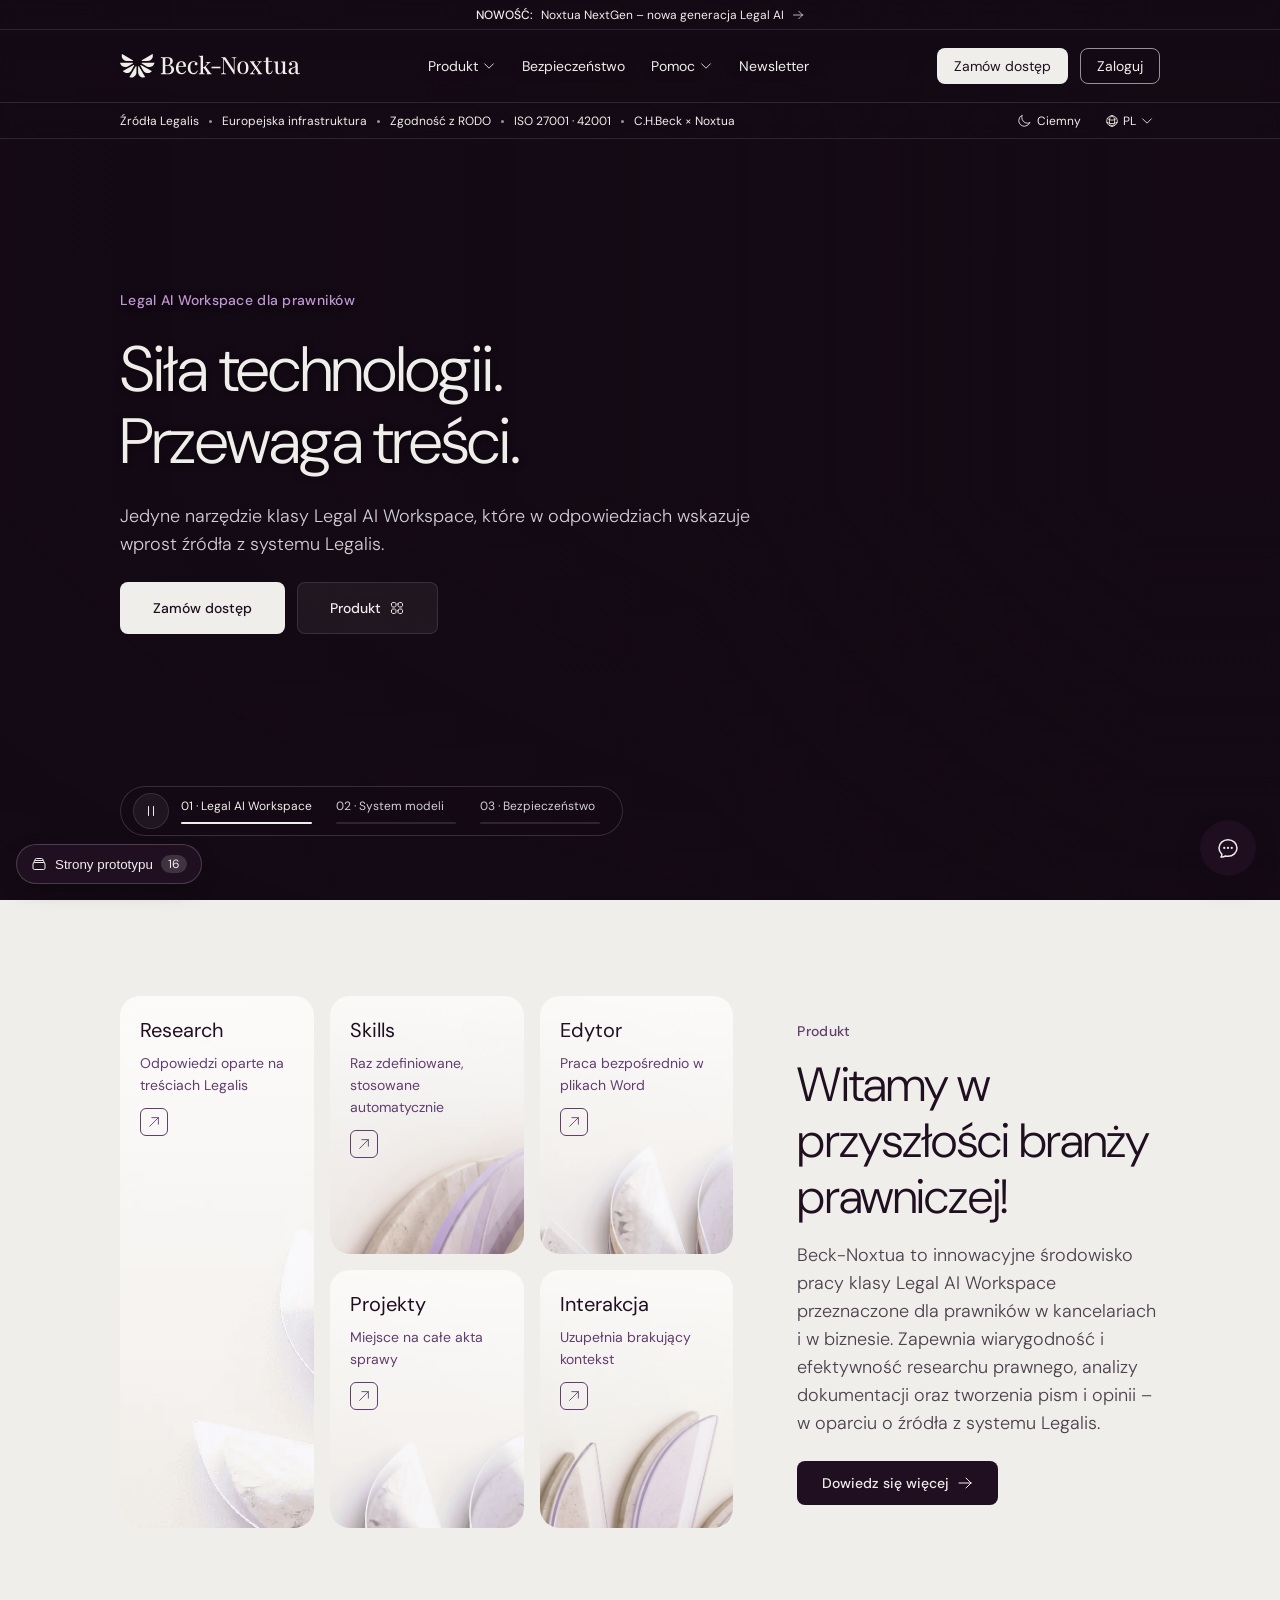
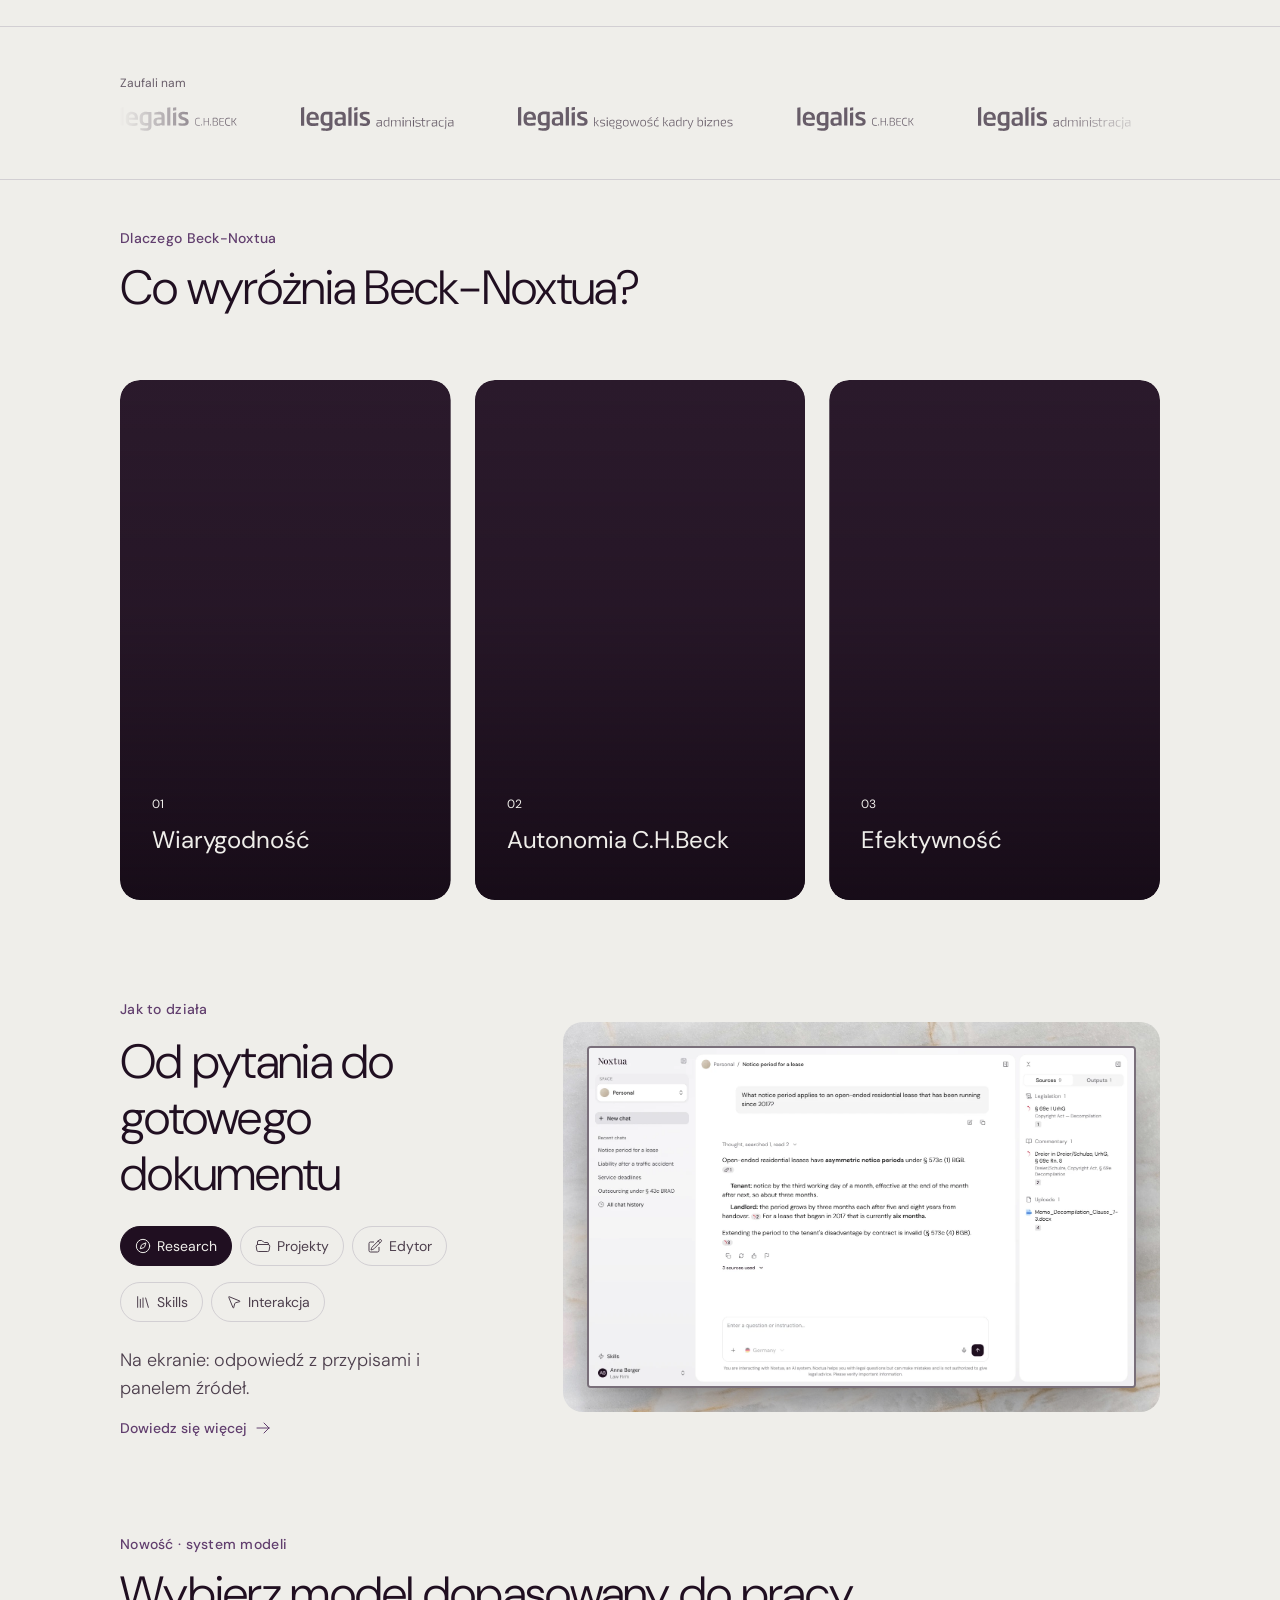
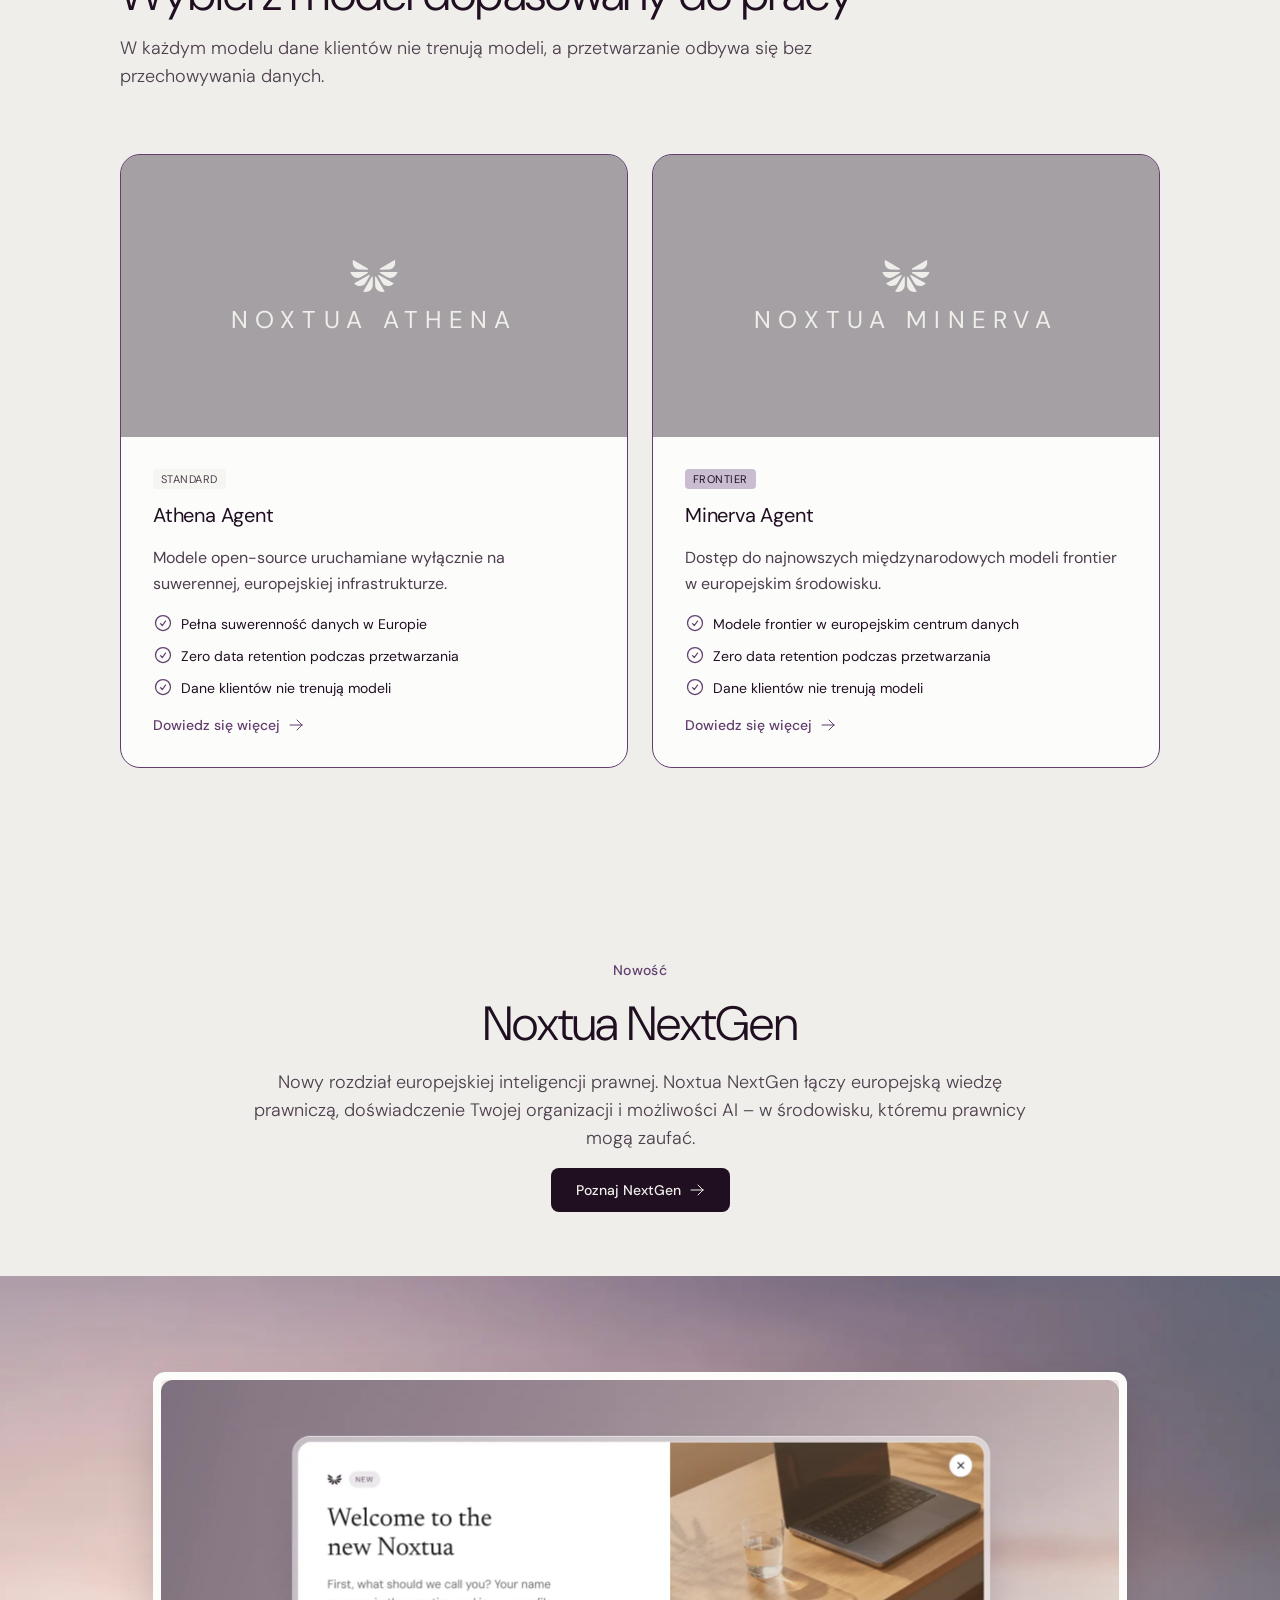
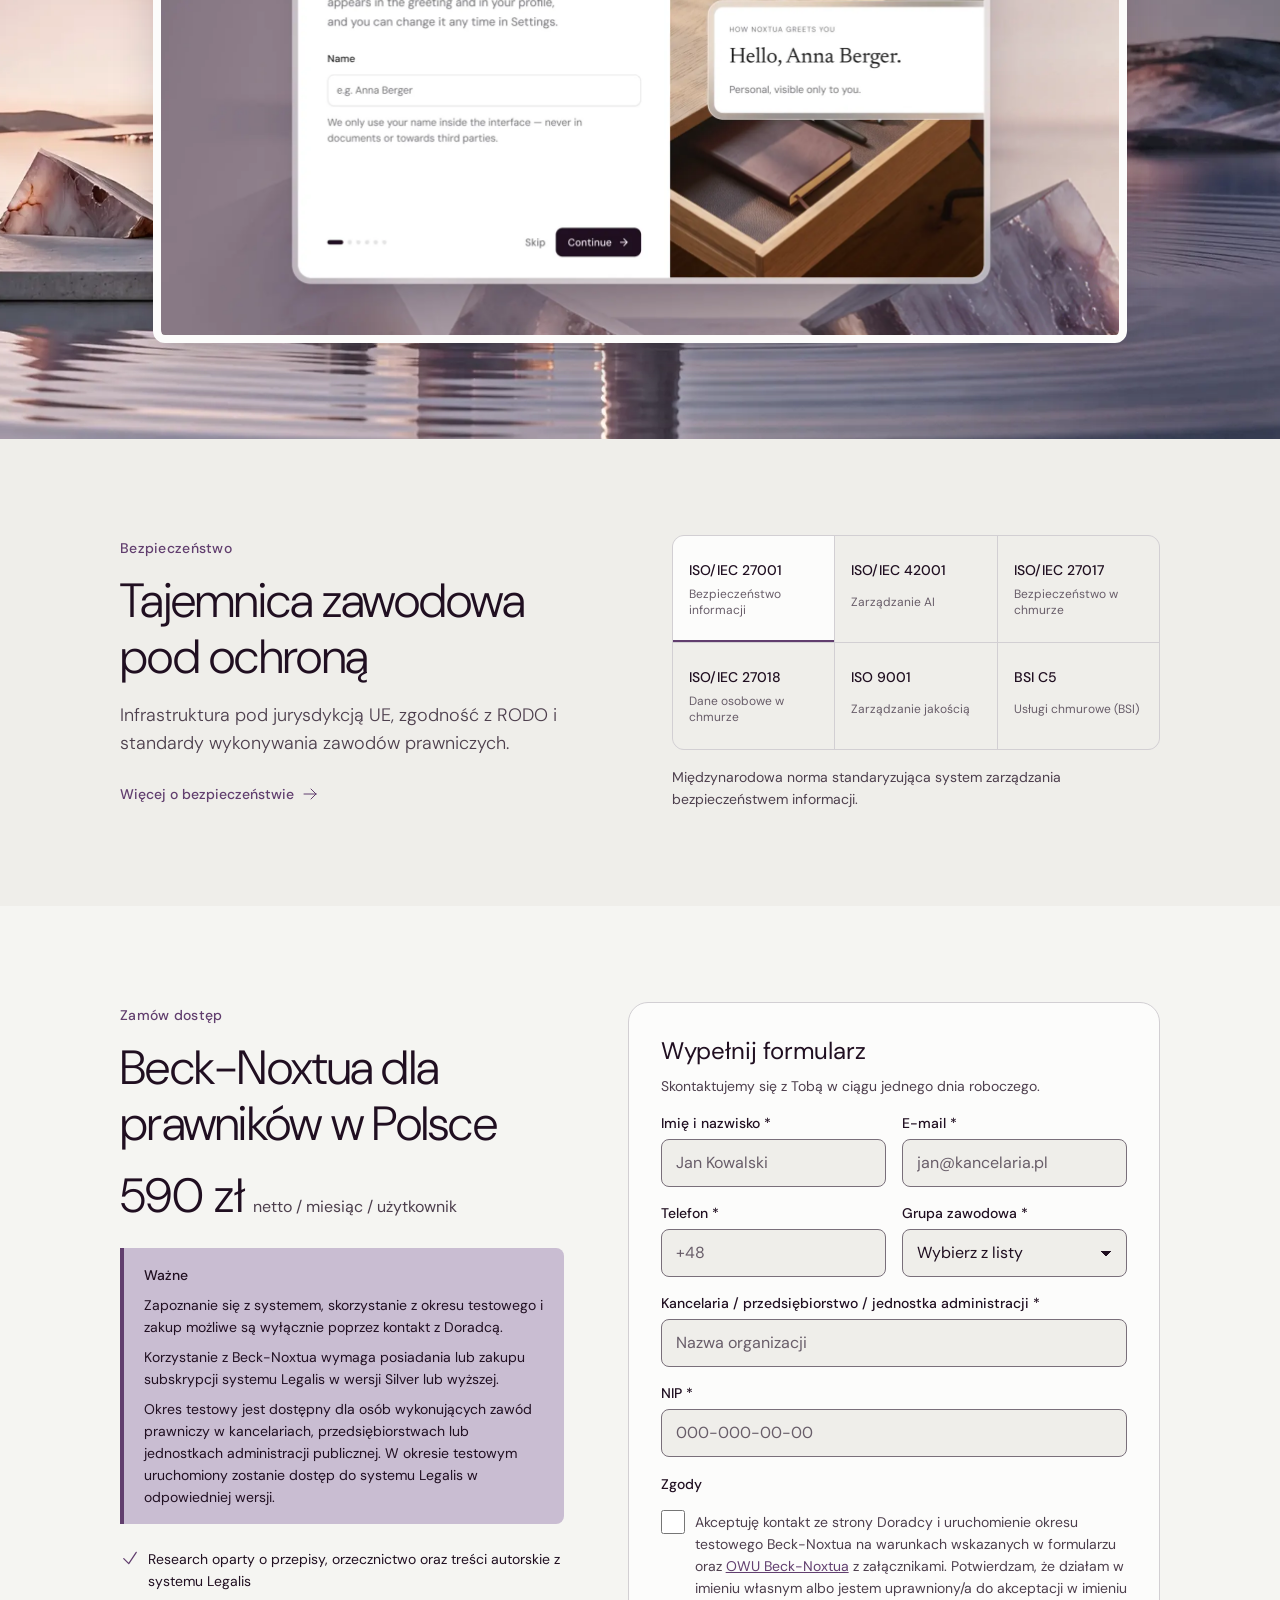
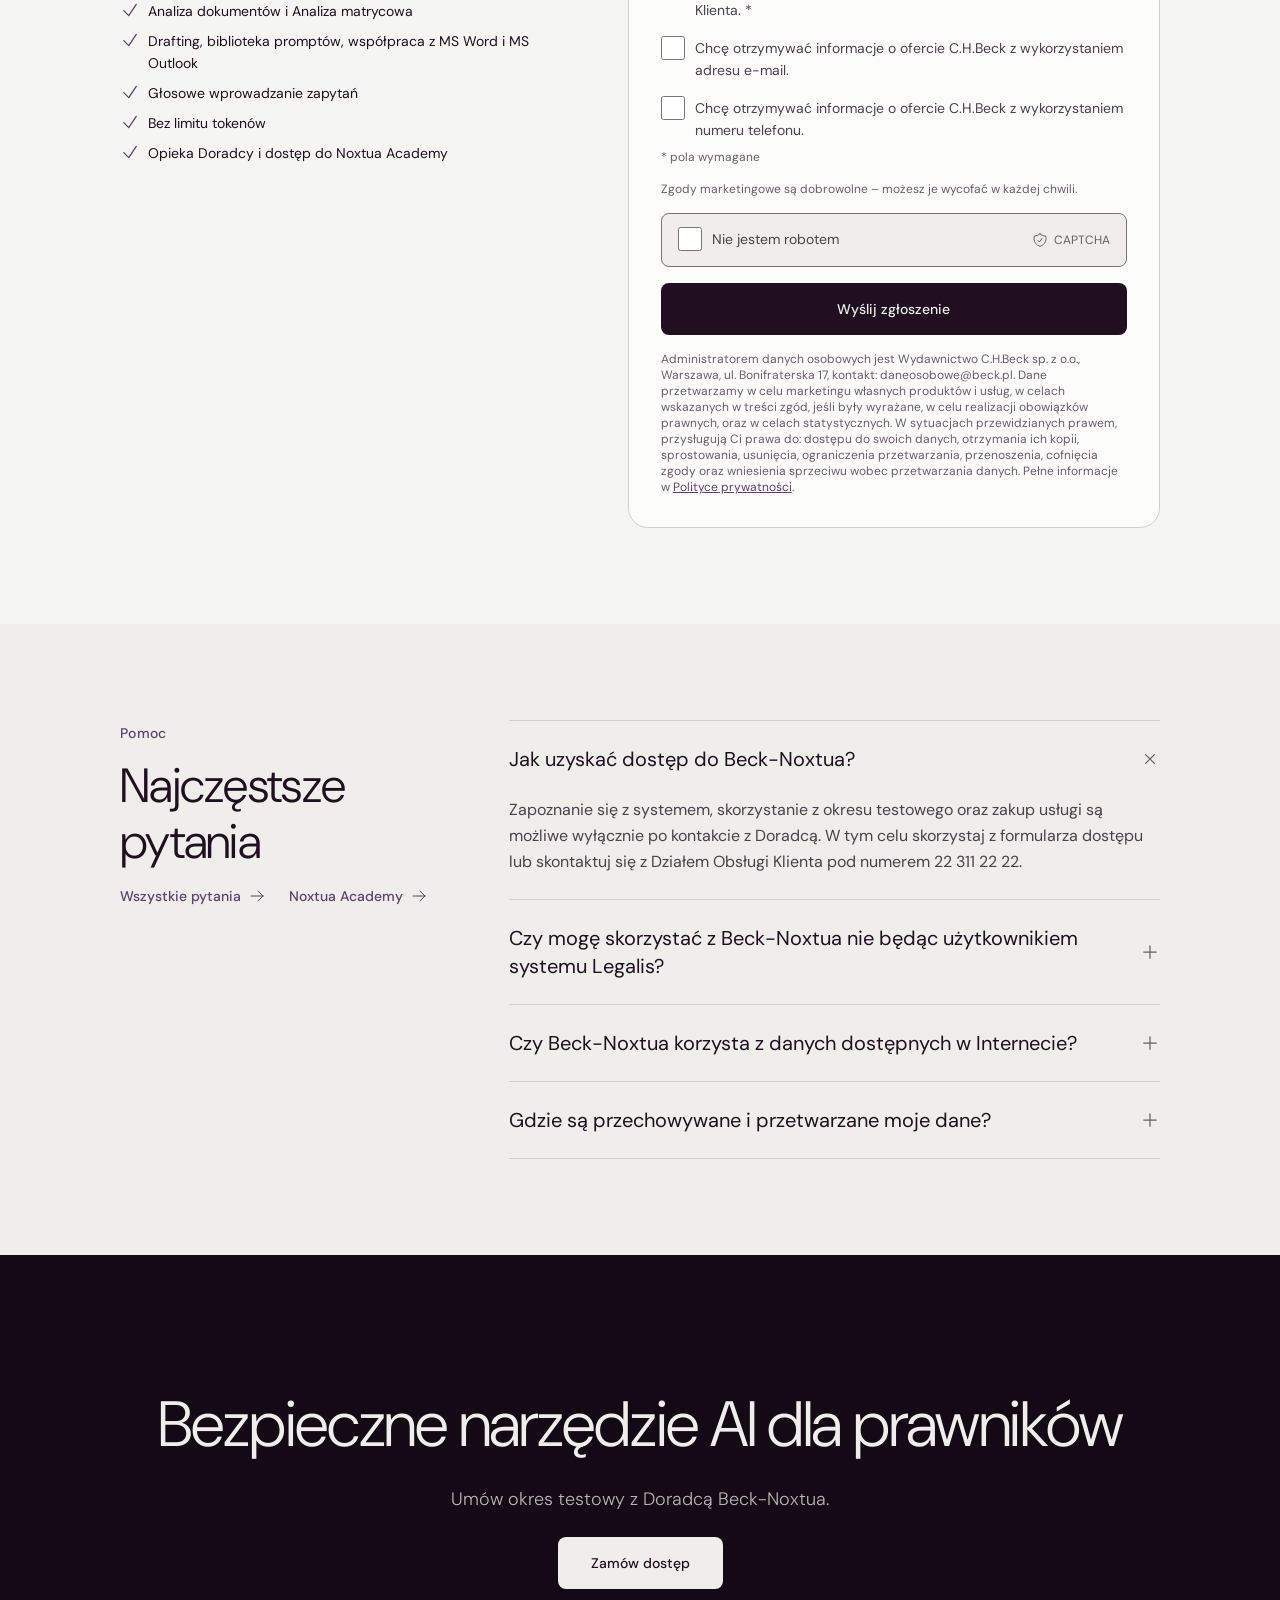
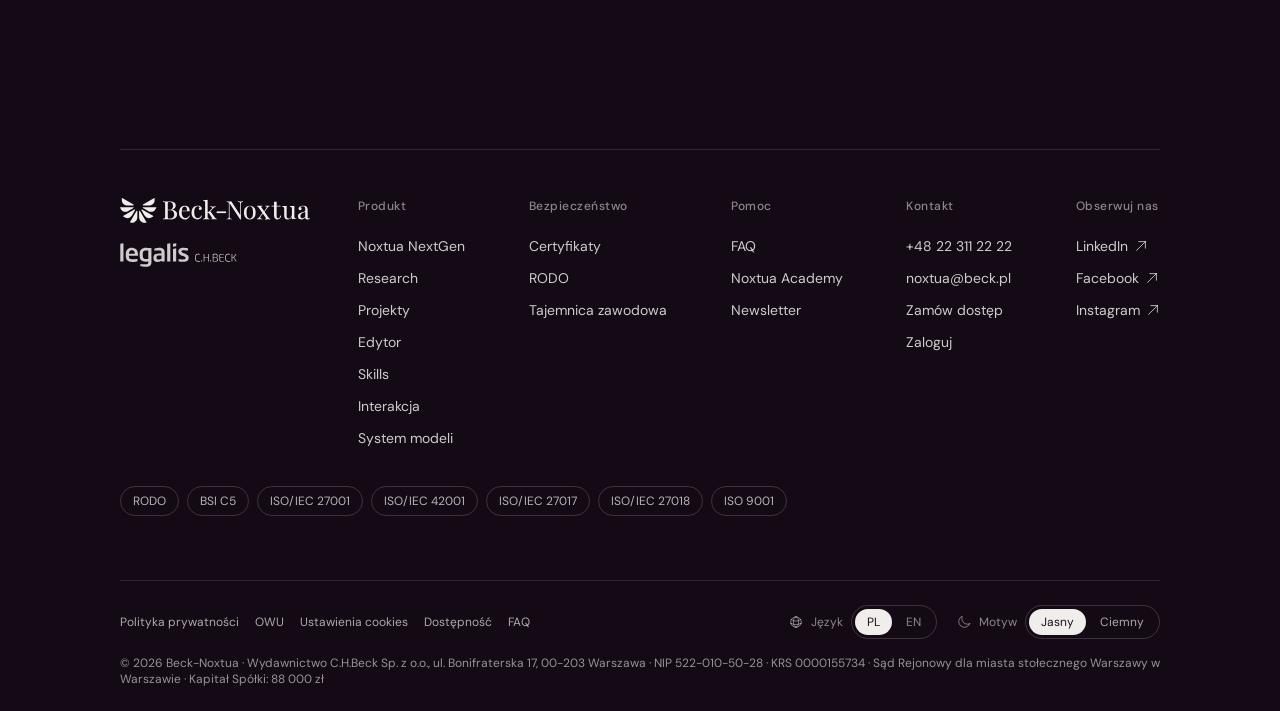
==== prototyp/index.html @ a4dce72e "Podgląd v0.8 – Noxtua NextGen Co-Authored-By: Claude Opus 5.5 <noreply@anthropic.com>" ====
<!doctype html>
<html lang="pl">
<head>
<meta charset="utf-8">
<meta name="viewport" content="width=device-width, initial-scale=1, viewport-fit=cover">
<meta name="color-scheme" content="light dark">
<meta name="robots" content="noindex, nofollow">
<title>Beck-Noxtua – prototyp v0.8</title>
<link rel="preconnect" href="https://fonts.googleapis.com">
<link href="https://fonts.googleapis.com/css2?family=DM+Sans:opsz,wght@9..40,300;9..40,400;9..40,500&display=swap" rel="stylesheet">
<link rel="stylesheet" href="tokens.css">
<style>
/* Tokeny: tokens.css (generowane z Figmy – docs/tools/build_tokens.py) */
/* ================= base ================= */
*{box-sizing:border-box;margin:0}
html{background:var(--bg-canvas);scroll-behavior:smooth;scroll-padding-top:110px}
body{background:var(--bg-canvas);color:var(--text-primary);font:var(--t-body);-webkit-font-smoothing:antialiased;overflow-x:hidden}
/* Stopka zawsze przy dolnej krawędzi ekranu, także na krótkich stronach (potwierdzenia, 404) */
body{min-height:100vh;min-height:100svh;display:flex;flex-direction:column}
#main{flex:1 0 auto;display:flex;flex-direction:column}
#main>[data-page]{flex:1 0 auto}
/* Potwierdzenia: treść wyśrodkowana pionowo w dostępnej wysokości (między nagłówkiem a stopką) */
#main>[data-page^="potwierdzenie"]:not([hidden]){display:flex;flex-direction:column}
#main>[data-page^="potwierdzenie"] .confirm{flex:1 0 auto;display:grid;align-content:center}
.darkzone{flex:none}
@media (prefers-reduced-motion:reduce){html{scroll-behavior:auto}*,*::before,*::after{animation-duration:.001ms!important;animation-iteration-count:1!important;transition-duration:.001ms!important}}
img{max-width:100%;display:block} a{color:inherit}
:focus-visible{outline:2px solid var(--focus-ring);outline-offset:2px;border-radius:4px}
.wrap{max-width:calc(var(--container-max) + 2*var(--layout-margin));margin:0 auto;padding-inline:var(--layout-margin)}
section{padding-block:var(--section-padding-y)}
.eyebrow{font:var(--t-label);color:var(--accent-default);letter-spacing:.02em}
.display{font:var(--t-display);letter-spacing:var(--t-display-tracking)}
.h1{font:var(--t-h1);letter-spacing:var(--t-h1-tracking)} .h2{font:var(--t-h2);letter-spacing:var(--t-h2-tracking)}
.h3{font:var(--t-h3);letter-spacing:var(--t-h3-tracking)} .h4{font:var(--t-h4)}
.lead{font:var(--t-body-lg);color:var(--text-secondary)} .small{font:var(--t-body-sm)} .caption{font:var(--t-caption);color:var(--text-muted)}
.muted{color:var(--text-secondary)}
.sec-head{display:grid;gap:var(--space-12);max-width:720px;margin-bottom:var(--section-gap)}
.sec-head.row{max-width:none;grid-template-columns:1fr auto;align-items:end}
.ico{width:24px;height:24px;flex:none;display:inline-block} .ico svg{width:100%;height:100%;display:block}
.sr-only{position:absolute;width:1px;height:1px;overflow:hidden;clip:rect(0 0 0 0)}
.todo{display:inline-flex;align-items:center;font:var(--t-caption);padding:3px 10px;border-radius:var(--radius-pill);border:1px dashed var(--border-strong);color:var(--text-muted)}
/* buttons */
.btn{display:inline-flex;align-items:center;justify-content:center;gap:var(--space-8);height:44px;padding:0 var(--space-24);border-radius:var(--radius-sm);font:var(--t-label);border:1px solid transparent;text-decoration:none;cursor:pointer;white-space:nowrap;transition:background .2s,border-color .2s,color .2s,transform .2s}
.btn .ico{width:16px;height:16px}
.btn-primary{background:var(--action-primary-bg);color:var(--action-primary-text)} .btn-primary:hover{background:var(--action-primary-bg-hover)}
.btn-secondary{background:transparent;color:var(--action-secondary-text);border-color:var(--action-secondary-border)} .btn-secondary:hover{background:var(--action-secondary-bg-hover)}
.btn-glass{background:var(--surface-glass);color:var(--text-primary);border-color:var(--surface-glass-border);backdrop-filter:blur(var(--blur-glass));-webkit-backdrop-filter:blur(var(--blur-glass))}
.btn-glass:hover{background:color-mix(in srgb,var(--text-primary) 12%,transparent)}
.btn-sm{height:34px;padding:0 var(--space-12);font:var(--t-body-sm)} .btn-lg{height:52px;padding:0 var(--space-32)}
.link{display:inline-flex;align-items:center;gap:var(--space-8);font:var(--t-label);color:var(--accent-default);text-decoration:none;position:relative}
.link .ico{width:16px;height:16px;transition:transform .25s}
.link::after{content:"";position:absolute;left:0;right:24px;bottom:-3px;height:1px;background:currentColor;transform:scaleX(0);transform-origin:left;transition:transform .3s}
.link:hover::after{transform:scaleX(1)} .link:hover .ico{transform:translateX(4px)}

/* ================= news bar + glass header ================= */
.site-top{position:fixed;inset:0 0 auto 0;z-index:50;transition:background .35s,border-color .35s,box-shadow .35s}
.newsbar{display:flex;justify-content:center;align-items:center;gap:8px;height:30px;font:var(--t-caption);color:var(--text-primary);border-bottom:1px solid var(--surface-glass-border);text-decoration:none;transition:height .3s,opacity .3s;overflow:hidden}
.newsbar b{font-weight:500} .newsbar .ico{width:12px;height:12px}
.newsbar:hover span{text-decoration:underline;text-underline-offset:3px}
.nav-row{border-bottom:1px solid var(--surface-glass-border)}
.nav-row .wrap{display:flex;align-items:center;justify-content:space-between;gap:var(--space-24);height:var(--header-height)}
.brand{display:flex;color:var(--brand-logo)} .brand .logo{width:var(--header-logo-width);height:auto}
.nav{display:none;gap:2px;align-items:center}
.nav>a,.dd>button{font:var(--t-body-sm);color:var(--text-primary);text-decoration:none;background:none;border:0;padding:8px 12px;border-radius:var(--radius-sm);cursor:pointer;display:inline-flex;align-items:center;gap:4px;opacity:.9}
.nav>a:hover,.dd>button:hover{opacity:1;background:color-mix(in srgb,var(--text-primary) 8%,transparent)}
.dd{position:relative} .dd .ico{width:14px;height:14px;transition:transform .25s} .dd[data-open]>button .ico{transform:rotate(180deg)}
.dd[data-open]>button{background:color-mix(in srgb,var(--text-primary) 14%,transparent)}
.menu{position:absolute;top:calc(100% + 12px);left:50%;translate:-50% 0;width:380px;display:grid;gap:2px;padding:var(--space-12);border-radius:var(--radius-lg);
  background:color-mix(in srgb,var(--bg-elevated) 86%,transparent);border:1px solid color-mix(in srgb,var(--text-primary) 14%,transparent);
  backdrop-filter:blur(40px) saturate(1.5);-webkit-backdrop-filter:blur(40px) saturate(1.5);box-shadow:0 30px 70px -20px rgba(20,10,21,.55),0 2px 8px rgba(20,10,21,.12);
  opacity:0;visibility:hidden;transform:translateY(-8px);transition:opacity .22s,transform .22s,visibility .22s}
.site-top[data-state="top"] .menu{background:rgba(58,40,50,.82)}
.menu.narrow{width:320px}
.dd[data-open] .menu{opacity:1;visibility:visible;transform:none}
.menu a{display:flex;gap:14px;padding:10px 12px;border-radius:var(--radius-md);text-decoration:none;align-items:center;transition:background .15s}
.menu a:hover,.menu a:focus-visible{background:color-mix(in srgb,var(--text-primary) 10%,transparent)}
.menu .mi{width:40px;height:40px;border-radius:var(--radius-sm);display:grid;place-items:center;background:color-mix(in srgb,var(--text-primary) 12%,transparent);color:var(--text-primary);flex:none;transition:background .15s}
.menu a:hover .mi{background:color-mix(in srgb,var(--text-primary) 18%,transparent)}
.menu .mi .ico{width:20px;height:20px}
.menu strong{display:block;font:var(--t-body);font-weight:500;color:var(--text-primary)} .menu span span{display:block;font:var(--t-body-sm);color:var(--text-secondary);margin-top:1px}
.menu .sep{height:1px;background:color-mix(in srgb,var(--text-primary) 12%,transparent);margin:6px 12px}
.actions{display:flex;align-items:center;gap:var(--space-8)}
.only-desk{display:none} .only-tab-up{display:none}
.burger{display:inline-flex;width:40px;padding:0} .burger .ico{width:20px;height:20px}
.meta-row .wrap{display:flex;align-items:center;justify-content:space-between;height:36px;font:var(--t-caption);color:var(--text-secondary)}
.meta-row{transition:height .3s,opacity .3s;height:36px;overflow:hidden;border-bottom:1px solid var(--surface-glass-border)}
.ticker{display:flex;align-items:center;gap:10px;white-space:nowrap;overflow:hidden}
.ticker i{width:3px;height:3px;border-radius:50%;background:color-mix(in srgb,currentColor 60%,transparent)} /* bez opacity – inaczej kropki przebijają przez menu */
.meta-tools{display:flex;align-items:center;gap:var(--space-12)}
.lang{display:inline-flex;align-items:center;gap:4px;background:none;border:0;color:inherit;font:inherit;cursor:pointer;padding:4px 6px;border-radius:6px}
.lang .ico{width:14px;height:14px}
.lang-menu{position:absolute;right:0;top:calc(100% + 8px);width:160px;padding:6px;display:grid;background:color-mix(in srgb,var(--bg-canvas) 85%,transparent);border:1px solid var(--surface-glass-border);border-radius:var(--radius-sm);backdrop-filter:blur(20px);-webkit-backdrop-filter:blur(20px);opacity:0;visibility:hidden;transition:.2s}
.langwrap{position:relative} .langwrap[data-open] .lang-menu{opacity:1;visibility:visible}
.lang-menu button{background:none;border:0;text-align:left;padding:8px 10px;border-radius:6px;font:var(--t-body-sm);color:var(--text-primary);cursor:pointer}
.lang-menu button:hover{background:color-mix(in srgb,var(--text-primary) 7%,transparent)} .lang-menu button[aria-current]{font-weight:500}
.themebtn{background:none;border:0;color:inherit;cursor:pointer;display:inline-flex;align-items:center;gap:6px;font:inherit;padding:4px 6px;border-radius:6px}
.themebtn .ico{width:14px;height:14px}
@media(min-width:768px){.only-tab-up{display:inline-flex}}
@media(min-width:1024px){.nav{display:flex}.only-desk{display:inline-flex}.burger{display:none}}
@media(max-width:1023px){.meta-row{display:none}}
/* header states: over hero (dark glass) vs scrolled (light glass) */
.site-top::before{content:"";position:absolute;inset:0;z-index:-1;pointer-events:none;transition:background .35s}
.site-top[data-state="top"]::before{background:linear-gradient(180deg,rgba(20,10,21,.66),rgba(20,10,21,.52));backdrop-filter:blur(8px);-webkit-backdrop-filter:blur(8px)}
.site-top[data-state="scrolled"]::before{background:color-mix(in srgb,var(--bg-canvas) 78%,transparent);backdrop-filter:blur(24px) saturate(1.3);-webkit-backdrop-filter:blur(24px) saturate(1.3)}
.site-top[data-state="scrolled"]{box-shadow:0 10px 30px -18px rgba(20,10,21,.35)}
.site-top{isolation:isolate}
/* nav contrast over hero */
.site-top[data-state="top"] .nav>a,.site-top[data-state="top"] .dd>button{opacity:1;text-shadow:0 1px 12px rgba(20,10,21,.45)}
.site-top[data-state="top"] .btn-glass{background:transparent;border-color:rgba(239,238,234,.6);color:#efeeea}
.site-top[data-state="top"] .btn-glass:hover{background:rgba(239,238,234,.12)}
.site-top[data-state="top"] .meta-row .wrap{color:#efeeea} /* WCAG W5: pełny kolor – przy jasnym zdjęciu .85 dawało 4,4:1 */
.site-top[data-state="scrolled"] .meta-row,.site-top[data-state="scrolled"] .newsbar{height:0;opacity:0;border-width:0}
.mobile-menu{display:none;background:color-mix(in srgb,var(--bg-canvas) 92%,transparent);backdrop-filter:blur(24px);-webkit-backdrop-filter:blur(24px);max-height:calc(100dvh - 60px);overflow:auto}
.mobile-menu[data-open]{display:block}
.mobile-menu .wrap{display:grid;padding-block:var(--space-8) var(--space-24);color:var(--text-primary)}
.mobile-menu a.item{padding:14px 0;font:var(--t-h4);text-decoration:none;border-bottom:1px solid var(--border-default);display:flex;justify-content:space-between;align-items:center}
.mobile-menu a.item .ico{width:18px;height:18px;color:var(--text-muted)}
.mobile-menu .row{display:flex;gap:var(--space-12);flex-wrap:wrap;margin-top:var(--space-24)}
.mobile-menu .row .btn{flex:1}

/* ================= hero ================= */
.hero{position:relative;min-height:max(640px,100svh);display:flex;align-items:flex-end;padding:0;overflow:hidden;color:var(--text-primary)}
.hero .slide{position:absolute;inset:0;opacity:0;transition:opacity 1.2s ease}
.hero .slide.on{opacity:1}
.hero .slide .img{position:absolute;inset:-4%;background-size:cover;background-position:center;transform:scale(1.02)}
.hero .slide.on .img{animation:kb 14s ease-out forwards}
@keyframes kb{from{transform:scale(1.02) translate(0,0)}to{transform:scale(1.1) translate(-1.5%,-1%)}}
.hero .slide .img{background-color:#140a15;background-image:radial-gradient(60% 60% at 75% 35%,#613e6e,transparent 70%)}
.hero::after{content:"";position:absolute;inset:0;background:linear-gradient(90deg,rgba(20,10,21,.85) 0%,rgba(20,10,21,.65) 55%,rgba(20,10,21,.15) 90%),linear-gradient(0deg,rgba(20,10,21,.6),transparent 45%);pointer-events:none} /* WCAG W5: ciemniejsza część sięga za koniec opisu (55%) */
.hero .content{position:relative;z-index:2;width:100%;padding-block:calc(var(--header-height) + 120px) var(--space-64)}
.hero .copy{max-width:660px;display:grid;gap:var(--space-24);padding:var(--space-24);margin:calc(var(--space-24) * -1);background:rgba(20,10,21,.4);backdrop-filter:blur(8px);-webkit-backdrop-filter:blur(8px);border-radius:var(--radius-md)}
.hero .copy .eyebrow,.hero .copy .display{text-shadow:0 1px 6px rgba(0,0,0,.5)}
.hero .copy>*{opacity:0;transform:translateY(18px);transition:opacity .8s ease,transform .8s ease}
.hero .copy.show>*{opacity:1;transform:none}
.hero .copy.show>*:nth-child(2){transition-delay:.08s}.hero .copy.show>*:nth-child(3){transition-delay:.16s}.hero .copy.show>*:nth-child(4){transition-delay:.24s}
.hero .lead{color:var(--text-secondary);max-width:54ch}
.hero .ctas{display:flex;gap:var(--space-12);flex-wrap:wrap}
.hero-foot{display:flex;justify-content:space-between;align-items:center;gap:var(--space-16);margin-top:var(--space-48);padding-top:var(--space-16);border-top:1px solid var(--surface-glass-border)}
.slides-nav{display:flex;gap:var(--space-24);font:var(--t-caption);color:var(--text-secondary)}
.slides-nav button{background:none;border:0;color:inherit;font:inherit;cursor:pointer;display:grid;gap:8px;text-align:left;padding:0;min-width:120px}
.slides-nav .bar{height:2px;background:var(--surface-glass-border);position:relative;overflow:hidden;border-radius:2px}
.slides-nav .bar::after{content:"";position:absolute;inset:0;background:var(--text-primary);transform:scaleX(0);transform-origin:left}
.slides-nav button[aria-current] {color:var(--text-primary)}
.slides-nav button[aria-current] .bar::after{animation:bar var(--ms,7000ms) linear forwards}
.hero[data-paused] .slides-nav .bar::after{animation-play-state:paused}
@keyframes bar{to{transform:scaleX(1)}}
.hero .pause{width:36px;height:36px;padding:0;border-radius:50%}
@media(max-width:767px){.slides-nav button{min-width:0}.slides-nav .t{display:none}.slides-nav button{width:40px}}

/* ================= product carousel (textures + glass UI) ================= */
.carousel{display:grid;grid-auto-flow:column;grid-auto-columns:min(85%,340px);gap:var(--layout-gutter);overflow-x:auto;scroll-snap-type:x mandatory;scrollbar-width:none;padding-bottom:4px}
.carousel::-webkit-scrollbar{display:none}
.pcard{scroll-snap-align:start;display:grid;grid-template-rows:auto 1fr;border-radius:var(--radius-lg);overflow:hidden;background:var(--bg-elevated);border:1px solid var(--border-default);text-decoration:none;transition:transform .35s,box-shadow .35s}
.pcard:hover{transform:translateY(-4px);box-shadow:0 24px 48px -28px rgba(20,10,21,.45)}
.pcard .art{position:relative;aspect-ratio:4/4.2;overflow:hidden}
.pcard .tex{position:absolute;inset:0;background-size:cover;background-position:center;transition:transform .8s ease}
.pcard:hover .tex{transform:scale(1.06)}
.tex-rose{background:radial-gradient(80% 60% at 30% 20%,#fff5ef,transparent),linear-gradient(135deg,#f3d9cf,#e8c4b6 50%,#f6e3da)}
.tex-grey{background:radial-gradient(70% 60% at 70% 30%,#fff,transparent),linear-gradient(135deg,#e7e7e4,#cfd0cc 55%,#efefec)}
.tex-sand{background:radial-gradient(70% 60% at 30% 70%,#fbf5ea,transparent),linear-gradient(135deg,#e9dcc6,#d8c6a8 55%,#f2e8d8)}
.tex-plum{background:radial-gradient(70% 70% at 70% 30%,#613e6e,transparent 70%),#1d0f1f}
.glassui{position:absolute;left:16px;right:16px;bottom:16px;padding:12px;border-radius:12px;background:rgba(255,255,255,.55);border:1px solid rgba(32,15,33,.10);backdrop-filter:blur(14px);-webkit-backdrop-filter:blur(14px);color:#200f21;font:var(--t-caption);display:grid;gap:8px;transform:translateY(8px);transition:transform .5s ease}
.pcard:hover .glassui{transform:none}
.tex-plum+.glassui{background:rgba(239,238,234,.08);border-color:rgba(239,238,234,.16);color:#efeeea}
.glassui .ln{height:6px;border-radius:3px;background:currentColor;opacity:.18}
.glassui .row{display:flex;justify-content:space-between;align-items:center;gap:8px}
.glassui .chip{padding:2px 8px;border-radius:999px;border:1px solid currentColor;opacity:.8;font-size:11px}
.glassui .send{width:22px;height:22px;border-radius:6px;background:#200f21;color:#efeeea;display:grid;place-items:center}
.tex-plum+.glassui .send{background:#efeeea;color:#200f21}
.glassui .send .ico{width:12px;height:12px}
.pcard .txt{padding:var(--card-padding);display:grid;gap:var(--space-8);align-content:start}
.pcard .txt p{font:var(--t-body-sm);color:var(--text-secondary)}
.pcard .txt .link{margin-top:var(--space-8)}
.car-nav{display:flex;gap:var(--space-8)}
.car-nav button{width:44px;height:44px;border-radius:50%;border:1px solid var(--border-strong);background:transparent;color:var(--text-primary);cursor:pointer;display:grid;place-items:center;transition:background .2s}
.car-nav button:hover{background:var(--action-secondary-bg-hover)} .car-nav .ico{width:18px;height:18px}
/* bento karuzela (wzór noxtua.com) */
.bento-wrap{position:relative}
.bento-wrap::after{content:"";position:absolute;top:0;right:0;bottom:0;width:180px;pointer-events:none;background:linear-gradient(90deg,transparent 0%,transparent 55%,var(--bg-canvas) 100%)}
.bento{display:grid;grid-auto-flow:column;grid-template-rows:repeat(2,266px);gap:var(--layout-gutter);overflow-x:auto;scroll-snap-type:x mandatory;scrollbar-width:none;padding-bottom:2px}
.bento::-webkit-scrollbar{display:none}
.btile{position:relative;display:block;width:300px;border-radius:var(--radius-lg);overflow:hidden;text-decoration:none;scroll-snap-align:start;transition:transform .3s}
.btile:hover{transform:translateY(-2px)}
.btile.tall{grid-row:1/3}
.btile.wide{grid-row:1/2;width:calc(600px + var(--layout-gutter))}
.btile .tex{position:absolute;inset:0}
.btile .btxt{position:absolute;left:0;right:0;padding:var(--space-20,20px);display:grid;gap:var(--space-8)}
.btile.tall .btxt{bottom:0;background:linear-gradient(0deg,var(--fade-solid,var(--bg-canvas)) 15%,transparent 75%)}
.btile:not(.tall) .btxt{top:0}
.btile h4{font:var(--t-h4);color:var(--text-primary)}
.btile p{font:var(--t-body-sm);color:var(--accent-default);max-width:34ch}
.abtn{width:28px;height:28px;border-radius:6px;border:1px solid var(--accent-default);color:var(--accent-default);display:inline-flex;align-items:center;justify-content:center;margin-top:4px}
.abtn .ico{width:14px;height:14px}

/* ================= clients marquee ================= */
.clients{padding-block:var(--space-48);border-block:1px solid var(--border-default)}
.clients .wrap{display:grid;gap:var(--space-16)}
.marquee{overflow:hidden;-webkit-mask-image:linear-gradient(90deg,transparent,#000 10%,#000 90%,transparent);mask-image:linear-gradient(90deg,transparent,#000 10%,#000 90%,transparent)}
.track{display:flex;gap:var(--space-64);width:max-content;animation:scroll 40s linear infinite}
.marquee:hover .track{animation-play-state:paused}
.track span{font:var(--t-h4);color:var(--text-muted);white-space:nowrap}
@keyframes scroll{to{transform:translateX(-50%)}}

/* ================= stats (wzór noxtua.com: nagłówek wyśrodkowany + zdjęcie na pełną szerokość + liczby) ================= */
.stats-head{max-width:640px;margin:0 auto;text-align:center;display:grid;gap:var(--space-12);justify-items:center}
.stats-image{width:100%;aspect-ratio:16/6;background-size:cover;background-position:center;background-color:#2c1b2d;margin-block:var(--section-gap)}
@media(max-width:767px){.stats-image{aspect-ratio:4/3}}
.stats-row{display:grid;gap:var(--layout-gutter);grid-template-columns:1fr;text-align:center}
@media(min-width:768px){.stats-row{grid-template-columns:repeat(3,1fr)}}
.stat-item{display:grid;gap:var(--space-8);justify-items:center}
.stat-item b{font:var(--t-h1);font-weight:300;letter-spacing:var(--t-h1-tracking);color:var(--text-secondary)}
.stat-item span{font:var(--t-body-sm);color:var(--text-muted)}

/* ================= tall image cards ================= */
.tall{display:grid;gap:var(--layout-gutter);grid-template-columns:1fr} @media(min-width:768px){.tall{grid-template-columns:repeat(3,1fr)}}
.tcard{position:relative;border-radius:var(--radius-lg);overflow:hidden;min-height:520px;display:flex;align-items:flex-end;color:#efeeea;isolation:isolate}
.tcard .img{position:absolute;inset:-6% 0;background-size:cover;background-position:center;background-color:#2c1b2d;z-index:-2;will-change:transform}
.tcard::before{content:"";position:absolute;inset:0;background:linear-gradient(0deg,rgba(20,10,21,.85) 0%,rgba(20,10,21,.25) 55%,rgba(20,10,21,.05));z-index:-1;transition:background .4s}
.tcard .body{padding:var(--card-padding);display:grid;gap:var(--space-12)}
.tcard p{font:var(--t-body-sm);color:rgba(239,238,234,.88)}
.tcard .num{font:var(--t-caption);opacity:.7}

/* ================= tabs with glass product mock ================= */
.feat{display:grid;gap:var(--section-gap);align-items:center} @media(min-width:1024px){.feat{grid-template-columns:5fr 7fr}}
.tablist{display:flex;flex-wrap:wrap;gap:var(--space-8);margin:var(--space-24) 0}
.tablist button{border:1px solid var(--border-default);background:transparent;color:var(--text-secondary);font:var(--t-body-sm);padding:8px 14px;border-radius:var(--radius-pill);cursor:pointer;transition:.2s}
.tablist button[aria-selected="true"]{background:var(--bg-inverse);color:var(--text-inverse);border-color:var(--bg-inverse)}
.tabpanel{display:grid;gap:var(--space-16);animation:fadein .5s ease} .tabpanel[hidden]{display:none}
@keyframes fadein{from{opacity:0;transform:translateY(8px)}to{opacity:1;transform:none}}
.checks{display:grid;gap:var(--space-8);list-style:none;padding:0}
.checks li{display:flex;gap:var(--space-8);font:var(--t-body-sm)} .checks .ico{width:20px;height:20px;color:var(--accent-default)}
.stage{position:relative;border-radius:var(--radius-lg);overflow:hidden;aspect-ratio:4/3;background:#1d0f1f}
.stage .bgimg{position:absolute;inset:0;background-size:cover;background-position:center;opacity:.9}
.stage .win{position:absolute;inset:8% 8% 10% 8%;border-radius:14px;background:rgba(239,238,234,.08);border:1px solid rgba(239,238,234,.16);backdrop-filter:blur(18px);-webkit-backdrop-filter:blur(18px);color:#efeeea;display:grid;grid-template-rows:auto 1fr auto;overflow:hidden}
.win .bar{display:flex;align-items:center;gap:6px;padding:10px 14px;border-bottom:1px solid rgba(239,238,234,.12);font:var(--t-caption)}
.win .bar i{width:8px;height:8px;border-radius:50%;background:rgba(239,238,234,.35)}
.win .bar span{margin-left:8px;opacity:.8}
.win .chat{padding:14px;display:grid;gap:10px;align-content:start;overflow:hidden}
.bubble{max-width:85%;padding:10px 12px;border-radius:12px;font:var(--t-body-sm);opacity:0;transform:translateY(8px);transition:.5s ease}
.bubble.in{opacity:1;transform:none}
.bubble.q{justify-self:end;background:rgba(239,238,234,.16)}
.bubble.a{background:rgba(20,10,21,.45);border:1px solid rgba(239,238,234,.12)}
.bubble .src{display:flex;gap:6px;flex-wrap:wrap;margin-top:8px}
.bubble .src em{font-style:normal;font:var(--t-caption);padding:2px 8px;border-radius:999px;background:rgba(192,151,211,.22);color:#e6d7ee}
.win .input{margin:0 14px 14px;padding:10px 12px;border-radius:10px;background:rgba(239,238,234,.08);border:1px solid rgba(239,238,234,.14);display:flex;justify-content:space-between;align-items:center;font:var(--t-body-sm)}
.win .input .ico{width:16px;height:16px;opacity:.8}

/* ================= models ================= */
.models-band{position:relative;border-radius:var(--radius-lg);overflow:hidden;min-height:360px;display:flex;align-items:flex-end;color:#efeeea;margin-bottom:var(--layout-gutter)}
.models-band .img{position:absolute;inset:0;background-size:cover;background-position:center;background-color:#1d0f1f;background-image:radial-gradient(60% 70% at 70% 30%,#613e6e,transparent 70%)}
.models-band::before{content:"";position:absolute;inset:0;background:linear-gradient(90deg,rgba(20,10,21,.92) 0%,rgba(20,10,21,.75) 45%,rgba(20,10,21,.25) 100%)}
.models-band .body{position:relative;margin:var(--space-24);padding:var(--space-24) var(--space-32);max-width:560px;display:grid;gap:var(--space-12);background:rgba(20,10,21,.55);backdrop-filter:blur(10px);-webkit-backdrop-filter:blur(10px);border-radius:var(--radius-md);border:1px solid rgba(239,238,234,.12)}
.models-band .body .eyebrow{text-shadow:0 1px 4px rgba(0,0,0,.5)}
.models-band .body h2{text-shadow:0 1px 6px rgba(0,0,0,.45)}
.models-band .lead{color:rgba(239,238,234,.85);text-shadow:0 1px 4px rgba(0,0,0,.4)}
.grid-2{display:grid;gap:var(--layout-gutter)} @media(min-width:768px){.grid-2{grid-template-columns:1fr 1fr}}
.model{border:1.5px solid var(--accent-default);border-radius:var(--radius-lg);overflow:hidden;background:var(--bg-elevated)}
.model .art{position:relative;height:220px;overflow:hidden;display:flex;flex-direction:column;align-items:center;justify-content:center;gap:var(--space-12)}
.model .art .bg{position:absolute;inset:-12%;background-size:cover;background-position:center;filter:blur(18px);transform:scale(1.1)}
.model .art::after{content:"";position:absolute;inset:0;background:rgba(20,10,21,.45)}
.model .art svg{position:relative;z-index:1;width:34px;height:23px;color:#efeeea}
.model .art .word{position:relative;z-index:1;font:14px/1 var(--font-sans);font-weight:500;letter-spacing:.32em;text-transform:uppercase;color:#efeeea;text-align:center}
.model .body{padding:var(--card-padding);display:grid;gap:var(--space-16)}
.model .top{display:flex;justify-content:space-between;align-items:center}
.badge{display:inline-flex;font:var(--t-caption);padding:4px 12px;border-radius:var(--radius-pill);background:var(--accent-soft);color:var(--accent-on-soft)}
.badge.outline{background:transparent;border:1px solid var(--border-strong);color:var(--text-secondary)}

/* ================= quotes ================= */
.quotes{display:grid;gap:var(--layout-gutter)} @media(min-width:1024px){.quotes{grid-template-columns:repeat(3,1fr)}}
.quote{padding-top:var(--space-24);border-top:1px solid var(--border-strong);display:grid;gap:var(--space-16);align-content:space-between}
.quote blockquote{font:var(--t-h4);font-weight:300}
.quote cite{font-style:normal;font:var(--t-body-sm);color:var(--text-muted)}

/* ================= security ================= */
.sec-grid{display:grid;gap:var(--section-gap)} @media(min-width:1024px){.sec-grid{grid-template-columns:1fr 1fr;align-items:start}}
.certs{display:grid;grid-template-columns:repeat(2,1fr);gap:1px;background:var(--border-default);border:1px solid var(--border-default);border-radius:var(--radius-md);overflow:hidden}
@media(min-width:768px){.certs{grid-template-columns:repeat(3,1fr)}}
.certs button{background:var(--bg-canvas);border:0;padding:var(--space-24) var(--space-16);text-align:left;cursor:pointer;display:grid;gap:6px;color:var(--text-primary);transition:background .2s}
.certs button:hover{background:var(--bg-elevated)}
.certs button[aria-pressed="true"]{background:var(--bg-elevated);box-shadow:inset 0 -2px 0 var(--accent-default)}
.certs b{font:var(--t-label);font-weight:500} .certs span{font:var(--t-caption);color:var(--text-muted)}
.cert-desc{margin-top:var(--space-16);font:var(--t-body-sm);color:var(--text-secondary);min-height:44px}

/* ================= access form ================= */
.access{background:var(--bg-subtle)}
.access-grid{display:grid;gap:var(--section-gap)} @media(min-width:1024px){.access-grid{grid-template-columns:5fr 6fr}}
.price{display:flex;align-items:baseline;gap:var(--space-8);flex-wrap:wrap;margin:var(--space-16) 0 var(--space-24)}
.price b{font:var(--t-h1);font-weight:300}
.note{margin-top:var(--space-24);font:var(--t-caption);color:var(--text-muted);display:grid;gap:4px}
form.panel{background:var(--bg-elevated);border:1px solid var(--border-default);border-radius:var(--radius-lg);padding:var(--card-padding);display:grid;gap:var(--space-16)}
.two{display:grid;gap:var(--space-16);align-items:start} @media(min-width:768px){.two{grid-template-columns:1fr 1fr}}
.field{display:grid;gap:6px;align-content:start} .field label{font:var(--t-label)} .req{color:var(--feedback-error)}
.input{height:48px;width:100%;padding:0 14px;border-radius:var(--radius-sm);border:1px solid var(--border-strong);background:var(--bg-canvas);color:var(--text-primary);font:var(--t-body);transition:border-color .2s,box-shadow .2s}
.input::placeholder{color:var(--text-muted)}
.input:focus{outline:none;border-color:var(--focus-ring);box-shadow:0 0 0 3px color-mix(in srgb,var(--focus-ring) 25%,transparent)}
select.input{appearance:none;background-image:linear-gradient(45deg,transparent 50%,currentColor 50%),linear-gradient(135deg,currentColor 50%,transparent 50%);background-position:calc(100% - 20px) 21px,calc(100% - 15px) 21px;background-size:5px 5px;background-repeat:no-repeat}
.hint{font:var(--t-caption);display:none;align-items:center;gap:6px} .hint .ico{width:14px;height:14px}
.field[data-state="error"] .input{border-color:var(--feedback-error);background:var(--feedback-error-soft)}
.field[data-state="error"] .hint.err{display:flex;color:var(--feedback-error)}
.field[data-state="valid"] .input{border-color:var(--feedback-success)}
.field[data-state="valid"] .hint.ok{display:flex;color:var(--feedback-success)}
.check{display:flex;gap:10px;font:var(--t-body-sm);color:var(--text-secondary);align-items:flex-start;min-height:24px}
.check input{width:24px;height:24px;margin:-1px 0 0;accent-color:var(--action-primary-bg);flex:none}
.check[data-state="error"]{color:var(--feedback-error)}
.check[data-state="error"]+.hint.err{display:flex;color:var(--feedback-error)}
.alert{display:none;gap:12px;padding:var(--space-16);border-radius:var(--radius-sm);font:var(--t-body-sm)} .alert .ico{width:20px;height:20px}
.alert.ok{background:var(--feedback-success-soft);color:var(--feedback-success)} .alert.err{background:var(--feedback-error-soft);color:var(--feedback-error)}
.alert[data-show]{display:flex}

/* ================= faq ================= */
.faq-grid{display:grid;gap:var(--section-gap)} @media(min-width:1024px){.faq-grid{grid-template-columns:4fr 8fr}}
.faq details{border-bottom:1px solid var(--border-default)} .faq details:first-child{border-top:1px solid var(--border-default)}
.faq summary{list-style:none;cursor:pointer;display:flex;justify-content:space-between;gap:var(--space-16);align-items:center;padding:var(--space-24) 0;font:var(--t-h4)}
.faq summary::-webkit-details-marker{display:none}
.faq summary .ico{width:20px;height:20px;color:var(--text-muted);transition:transform .55s var(--ease-acc)}
.faq details[open] summary .ico{transform:rotate(45deg)}
.faq details.closing summary .ico{transform:none}
/* FAQ: rozwijanie i zwijanie – płynna wysokość + przenikanie (Web Animations w skrypcie). */
.faq{--ease-acc:cubic-bezier(.22,1,.36,1)}
.faq .ans{color:var(--text-secondary);padding-bottom:var(--space-24);max-width:64ch}
@media(prefers-reduced-motion:reduce){.faq summary .ico{transition:none}}

/* ================= CTA band + footer (continuous dark texture) ================= */
.darkzone{position:relative;overflow:hidden;background:#140a15;color:#efeeea}
.darkzone .tex{position:absolute;inset:0;background-size:cover;background-position:center top;background-color:#140a15;background-image:radial-gradient(60% 50% at 70% 20%,#3d1a39,transparent 70%)}
.darkzone::after{content:"";position:absolute;inset:0;background:linear-gradient(180deg,rgba(20,10,21,.15) 0%,rgba(20,10,21,.55) 45%,rgba(20,10,21,.92) 70%);pointer-events:none}
.darkzone>*{position:relative;z-index:1}
.cta{padding-block:calc(var(--section-padding-y) * 1.4) var(--section-padding-y);text-align:center;display:grid;justify-items:center;gap:var(--space-24)}
.cta .lead{color:rgba(239,238,234,.75);max-width:52ch}
footer.site{padding-block:var(--space-64) var(--space-24)}
.foot-top{display:grid;gap:var(--space-48);padding-top:var(--space-48);border-top:1px solid rgba(239,238,234,.12)} @media(min-width:1024px){.foot-top{grid-template-columns:3fr 9fr}}
.foot-cols{display:grid;gap:var(--space-32);grid-template-columns:repeat(2,1fr)} @media(min-width:768px){.foot-cols{grid-template-columns:repeat(4,1fr)}}
.foot-cols .fh{font:var(--t-caption);letter-spacing:.04em;text-transform:none;color:rgba(239,238,234,.55);margin-bottom:var(--space-16);font-weight:500}
.foot-cols a{display:block;padding:5px 0;font:var(--t-body-sm);color:rgba(239,238,234,.85);text-decoration:none;transition:color .2s}
.foot-cols a:hover{color:#fff}
footer .brand{color:#efeeea} footer .brand .logo{width:190px}
.foot-bottom{margin-top:var(--space-64);padding-top:var(--space-24);border-top:1px solid rgba(239,238,234,.12);display:flex;flex-wrap:wrap;justify-content:space-between;gap:var(--space-16);font:var(--t-caption);color:rgba(239,238,234,.55)}
.foot-bottom nav{display:flex;gap:var(--space-16);flex-wrap:wrap} .foot-bottom a{color:rgba(239,238,234,.7);text-decoration:none} .foot-bottom a:hover{color:#fff}
.legal{margin-top:var(--space-16);font:var(--t-caption);color:rgba(239,238,234,.6)}

/* ================= contact widget ================= */
.cw{position:fixed;right:var(--space-24);bottom:calc(var(--space-24) + env(safe-area-inset-bottom,0px));z-index:60;display:grid;justify-items:end;gap:var(--space-12)}
.cw .fab{width:56px;height:56px;border-radius:50%;border:1px solid var(--surface-glass-border);background:color-mix(in srgb,var(--bg-inverse) 88%,transparent);backdrop-filter:blur(16px);-webkit-backdrop-filter:blur(16px);color:var(--text-inverse);cursor:pointer;display:grid;place-items:center;box-shadow:0 10px 30px -8px rgba(20,10,21,.45);transition:transform .2s}
.cw .fab:hover{transform:scale(1.05)} .cw .fab .ico{width:24px;height:24px}
.cw .panel{width:min(320px,calc(100vw - 48px));background:color-mix(in srgb,var(--bg-elevated) 88%,transparent);backdrop-filter:blur(20px);-webkit-backdrop-filter:blur(20px);border:1px solid var(--border-default);border-radius:var(--radius-md);padding:var(--space-24);display:grid;gap:var(--space-12);box-shadow:0 16px 40px -12px rgba(20,10,21,.3);opacity:0;visibility:hidden;transform:translateY(8px) scale(.98);transform-origin:bottom right;transition:.25s}
.cw[data-open] .panel{opacity:1;visibility:visible;transform:none}

/* ================= reveal ================= */
.rv{opacity:0;transform:translateY(24px);transition:opacity .9s cubic-bezier(.2,.7,.2,1),transform .9s cubic-bezier(.2,.7,.2,1)}
.rv.in{opacity:1;transform:none}
.stagger>.rv:nth-child(2){transition-delay:.08s}.stagger>.rv:nth-child(3){transition-delay:.16s}.stagger>.rv:nth-child(4){transition-delay:.24s}
.static .rv{opacity:1;transform:none}
.feat>*,.sec-grid>*,.access-grid>*,.faq-grid>*,.foot-top>*{min-width:0}
/* v0.3 – hero: treść wyśrodkowana w pionie, sterowanie stale 64/48/32 px od dołu */
:root{--hero-pt:134px;--hero-cb:32px}
@media(min-width:768px){:root{--hero-pt:150px;--hero-cb:48px}}
@media(min-width:1024px){:root{--hero-pt:186px;--hero-cb:64px}}
.hero{align-items:stretch}
.hero .content{display:flex;flex-direction:column;padding-block:var(--hero-pt) var(--hero-cb)}
.hero .content>.wrap{flex:1;display:flex;flex-direction:column;width:100%}
.hero .copy{flex:1;align-content:center;background:none;backdrop-filter:none;-webkit-backdrop-filter:none;padding:0;margin:0;max-width:690px}
.hero-foot{margin-top:var(--space-48);border-top:0;padding:6px 6px 6px 12px;align-self:flex-start;flex-direction:row-reverse;gap:var(--space-12);border-radius:var(--radius-pill);background:rgba(20,10,21,.45);border:1px solid rgba(239,238,234,.16);backdrop-filter:blur(16px);-webkit-backdrop-filter:blur(16px)}
.hero-foot .slides-nav{padding-right:var(--space-16)}

/* ================= v0.3: podstrony Produkt ================= */
[data-page][hidden]{display:none!important}
.req{color:inherit}
:root{--sub-h:340px;--shot-pad:24px;--tm-h:260px}
@media(min-width:768px){:root{--sub-h:400px;--shot-pad:48px;--tm-h:400px}}
@media(min-width:1024px){:root{--sub-h:440px;--shot-pad:96px;--tm-h:440px}}
.subhero{position:relative;min-height:var(--sub-h);padding:var(--hero-pt) 0 var(--space-48);display:grid;place-items:center;text-align:center;color:#efeeea;overflow:hidden}
.subhero .img{position:absolute;inset:0;background-size:cover;background-position:center;background-color:#2c1b2d}
.subhero::after{content:"";position:absolute;inset:0;background:rgba(20,10,21,.55)} /* WCAG W5: przy jasnych zdjęciach .45 dawało miejscami < 3:1 */
.subhero h1{position:relative;z-index:1;text-shadow:0 2px 24px rgba(20,10,21,.45)}
.center-head{display:grid;gap:var(--space-16);justify-items:center;text-align:center;margin:0 auto var(--section-gap);max-width:792px}
.marble{background-color:#ece9e3;background-image:url("assets/img/marmur.jpg");background-size:cover;background-position:center}
[data-theme="dark"] .marble,.dark-marble{background-color:#241725;background-image:radial-gradient(70% 90% at 20% 30%,#3d1a39,transparent 70%),linear-gradient(135deg,#2c1b2d,#140a15)}
@media (prefers-color-scheme: dark){:root:not([data-theme="light"]) .marble{background-color:#241725;background-image:radial-gradient(70% 90% at 20% 30%,#3d1a39,transparent 70%),linear-gradient(135deg,#2c1b2d,#140a15)}}
.shot-band{padding:var(--shot-pad);display:flex;justify-content:center}
.shot-band img{width:100%;max-width:875px;aspect-ratio:1030/507;object-fit:cover;object-position:left top;border:8px solid var(--bg-elevated);border-radius:var(--radius-md);box-shadow:0 20px 48px -8px rgba(20,10,21,.22);background:var(--bg-subtle)}
/* mobile: zrzut w swoich proporcjach – cały ekran aplikacji, bez przycinania */
.shot-band img{height:auto}
@media(min-width:1600px){.shot-band img{max-width:974px}}
.tm-grid{display:grid;gap:var(--space-32);align-items:center}
.tm-text{display:grid;gap:var(--space-16);align-content:center}
.tm-img{height:var(--tm-h);border-radius:var(--radius-lg);background-size:cover;background-position:center;background-color:var(--bg-subtle)}
@media(min-width:1024px){.tm-grid{grid-template-columns:repeat(12,1fr);column-gap:var(--layout-gutter)}.tm-text{grid-column:1/6}.tm-img{grid-column:7/13}}
.fgrid{display:grid;gap:var(--layout-gutter);grid-template-columns:1fr}
/* Tablet i Mobile: karty jedna pod drugą; od Desktop 2 lub 3 kolumny */
@media(min-width:1024px){.fgrid{grid-template-columns:repeat(2,1fr)}}
@media(min-width:1024px){.fgrid.c3{grid-template-columns:repeat(3,1fr)}}
.fcard{background:var(--bg-elevated);border:1px solid var(--border-default);border-radius:var(--radius-lg);padding:var(--card-padding);display:grid;gap:var(--space-12);align-content:start}
.fcard .tile{width:44px;height:44px;border-radius:10px;display:grid;place-items:center;background:var(--bg-subtle);border:1px solid var(--border-default);color:var(--accent-default);margin-bottom:var(--space-8)}
.fcard .tile .ico{width:22px;height:22px}
.fcard p{font:var(--t-body-sm);color:var(--text-secondary)}
.sec-head.wide{max-width:792px}
/* stopka: certyfikaty */
.foot-certs{display:flex;flex-wrap:wrap;gap:8px;margin-top:var(--space-32)}
.foot-certs span{font:var(--t-caption);padding:6px 12px;border-radius:999px;border:1px solid rgba(239,238,234,.18);color:rgba(239,238,234,.75)}
/* formularz: ramka „Ważne” i podsumowanie błędów */
.important{margin:var(--space-24) 0;padding:var(--space-16) var(--space-20,20px);border-left:4px solid var(--accent-default);background:var(--accent-soft);color:var(--accent-on-soft);border-radius:0 var(--radius-sm) var(--radius-sm) 0;display:grid;gap:8px;font:var(--t-body-sm)}
.important b{font-weight:500}
.alert ul{margin:6px 0 0;padding-left:18px}
.btn[aria-busy="true"]{cursor:progress}
.btn-primary[aria-busy="true"],.btn-primary[aria-busy="true"]:hover{background:var(--action-primary-bg-hover);color:var(--action-primary-text);opacity:1}
.btn[aria-busy="true"] .spin{width:16px;height:16px;animation:spin 1s linear infinite}
@keyframes spin{to{transform:rotate(360deg)}}
h1[tabindex="-1"]:focus{outline:none}
.nav a[aria-current="page"],.menu a[aria-current="page"] strong{color:var(--accent-default)}

/* v0.3.1 – bento wg makiety: kafle po lewej, opis po prawej */
.bento-sec{display:grid;gap:var(--space-48);align-items:center}
@media(min-width:1024px){.bento-sec{grid-template-columns:minmax(0,714fr) minmax(0,422fr);gap:64px}}
.bento-txt{display:grid;gap:var(--space-16);align-content:center;justify-items:start}
.bento-txt .btn{margin-top:var(--space-8)}
@media(max-width:1023px){.bento-txt{order:-1}}
.bento-col{display:grid;gap:12px;min-width:0}
.bento{grid-auto-flow:row;grid-template-columns:repeat(3,300px);grid-template-rows:repeat(2,258px);gap:16px}
.btile,.btile.wide{width:auto}
.btile.tall{grid-column:1;grid-row:1/3}
.btile.wide{grid-column:2/4;grid-row:1}
.btile.b-draft{grid-column:2;grid-row:2} .btile.b-model{grid-column:3;grid-row:2}
.btile.tall .btxt{background:none}
.btile h3{color:var(--text-primary)}
.bento-wrap::after{width:120px}
.bento-wrap{min-width:0;overflow:hidden;border-radius:var(--radius-lg)} .bento{max-width:100%}
.car-nav.sm{justify-self:end}
.car-nav.sm button{width:28px;height:28px;border-radius:6px}
.car-nav.sm button .ico{width:14px;height:14px}
.car-nav.sm button:last-child{background:var(--action-primary-bg);color:var(--action-primary-text);border-color:var(--action-primary-bg)}
.tx-sand{background-color:#ece3d5;background-image:url("data:image/svg+xml,%3Csvg xmlns='http://www.w3.org/2000/svg' width='900' height='900'%3E%3Cfilter id='m'%3E%3CfeTurbulence type='fractalNoise' baseFrequency='0.004 0.016' numOctaves='5' seed='11'/%3E%3CfeColorMatrix values='0 0 0 0 0.788 0 0 0 0 0.718 0 0 0 0 0.608 0 0 0 2.6 -1.05'/%3E%3C/filter%3E%3Crect width='100%' height='100%' filter='url(%23m)'/%3E%3C/svg%3E"),radial-gradient(80% 70% at 30% 25%,rgba(255,255,255,.55),transparent 70%);background-size:cover}
.tx-rose{background-color:#f1e3da;background-image:url("data:image/svg+xml,%3Csvg xmlns='http://www.w3.org/2000/svg' width='900' height='900'%3E%3Cfilter id='m'%3E%3CfeTurbulence type='fractalNoise' baseFrequency='0.003 0.01' numOctaves='5' seed='23'/%3E%3CfeColorMatrix values='0 0 0 0 0.827 0 0 0 0 0.702 0 0 0 0 0.639 0 0 0 2.6 -1.05'/%3E%3C/filter%3E%3Crect width='100%' height='100%' filter='url(%23m)'/%3E%3C/svg%3E"),radial-gradient(80% 70% at 30% 25%,rgba(255,255,255,.55),transparent 70%);background-size:cover}
.tx-rose2{background-color:#f3e6dd;background-image:url("data:image/svg+xml,%3Csvg xmlns='http://www.w3.org/2000/svg' width='900' height='900'%3E%3Cfilter id='m'%3E%3CfeTurbulence type='fractalNoise' baseFrequency='0.012 0.003' numOctaves='5' seed='5'/%3E%3CfeColorMatrix values='0 0 0 0 0.847 0 0 0 0 0.722 0 0 0 0 0.651 0 0 0 2.6 -1.05'/%3E%3C/filter%3E%3Crect width='100%' height='100%' filter='url(%23m)'/%3E%3C/svg%3E"),radial-gradient(80% 70% at 30% 25%,rgba(255,255,255,.55),transparent 70%);background-size:cover}
.tx-grey{background-color:#ebebe8;background-image:url("data:image/svg+xml,%3Csvg xmlns='http://www.w3.org/2000/svg' width='900' height='900'%3E%3Cfilter id='m'%3E%3CfeTurbulence type='fractalNoise' baseFrequency='0.004 0.016' numOctaves='5' seed='31'/%3E%3CfeColorMatrix values='0 0 0 0 0.725 0 0 0 0 0.725 0 0 0 0 0.714 0 0 0 2.6 -1.05'/%3E%3C/filter%3E%3Crect width='100%' height='100%' filter='url(%23m)'/%3E%3C/svg%3E"),radial-gradient(80% 70% at 30% 25%,rgba(255,255,255,.55),transparent 70%);background-size:cover}

.track{align-items:center;gap:var(--space-64)} .ci{display:flex;color:var(--text-muted)} .clogo{height:24px;width:auto;display:block}
/* v0.3.3 – nagłówek wg Header – Glass */
.actions{gap:12px}
.actions .btn-sm{height:36px;padding:0 16px}
.hdr-compact{display:none;align-items:center;gap:4px}
@media(min-width:1024px){.site-top[data-state="scrolled"] .hdr-compact{display:inline-flex}}
.lang-c{height:34px;padding:0 10px;border-radius:var(--radius-sm);font:var(--t-body-sm);color:var(--text-primary)}
.lang-c:hover,.iconbtn:hover{background:color-mix(in srgb,var(--text-primary) 8%,transparent)}
.iconbtn{width:32px;height:32px;border-radius:var(--radius-sm);border:0;background:none;color:var(--text-primary);display:grid;place-items:center;cursor:pointer}
.iconbtn .ico{width:18px;height:18px}
.site-top[data-state="scrolled"] .actions .btn-glass.only-desk{background:transparent;border-color:var(--action-secondary-border);color:var(--action-secondary-text);backdrop-filter:none;-webkit-backdrop-filter:none}
.site-top[data-state="scrolled"] .actions .btn-glass.only-desk:hover{background:var(--action-secondary-bg-hover)}
.site-top[data-state="scrolled"]::before{background:color-mix(in srgb,var(--bg-canvas) 92%,transparent)}
.newsbar span{text-decoration:none}

/* v0.3.4 – karty „Co wyróżnia”: na starcie tytuł, po najechaniu płynnie wysuwa się opis */
.tcard{clip-path:inset(0 round var(--radius-lg))}
.tcard .shade{position:absolute;inset:0;z-index:-1;background:linear-gradient(0deg,rgba(20,10,21,.55) 0%,rgba(20,10,21,.25) 55%,transparent);opacity:0;transition:opacity .8s ease}
.tcard .img{transition:scale 1.4s cubic-bezier(.22,.61,.36,1)}
.tcard .body{gap:0}
.tcard .body>.num{margin-bottom:var(--space-12)}
.tcard .reveal{display:grid;grid-template-rows:1fr}
.tcard .reveal>p{min-height:0;overflow:hidden;padding-top:var(--space-12)}
.tcard:focus-visible{outline:2px solid var(--focus-ring);outline-offset:3px}
@media (hover:hover){
  .tcard .reveal{grid-template-rows:0fr;transition:grid-template-rows .7s cubic-bezier(.22,.61,.36,1)}
  .tcard .reveal>p{opacity:0;transform:translateY(8px);transition:opacity .45s ease,transform .7s cubic-bezier(.22,.61,.36,1)}
  .tcard:hover .reveal,.tcard:focus-within .reveal{grid-template-rows:1fr}
  .tcard:hover .reveal>p,.tcard:focus-within .reveal>p{opacity:1;transform:none;transition:opacity .6s ease .15s,transform .8s cubic-bezier(.22,.61,.36,1) .05s}
  .tcard:hover .img,.tcard:focus-within .img{scale:1.03}
  .tcard:hover .shade,.tcard:focus-within .shade{opacity:1}
}
@media (prefers-reduced-motion:reduce){.tcard .reveal,.tcard .reveal>p,.tcard .img,.tcard .shade{transition:none!important}}
/* WCAG W3: numer karty bez przezroczystości; bez hover (dotyk) opis jest zawsze widoczny, więc przyciemnienie też */
.tcard .num{opacity:1}
@media (hover:none){.tcard .shade{opacity:1}}

/* v0.3.5 – Showcase section: tekst 4 kolumny + przerwa + pokaz 7 kolumn; zrzut aplikacji na ciemnej teksturze */
@media(min-width:1024px){.feat{grid-template-columns:repeat(12,minmax(0,1fr));column-gap:var(--layout-gutter)}.feat>:first-child{grid-column:1/5}.feat>.show-stage{grid-column:6/13}}
.show-stage{position:relative;border-radius:var(--radius-lg);overflow:hidden;padding:var(--space-64) var(--space-48);display:grid;grid-template-columns:minmax(0,1fr);place-items:center;background:#140a15;min-width:0}
@media(max-width:767px){.show-stage{padding:var(--space-32) var(--space-16)}}
.show-tex{position:absolute;inset:0;background-color:#1d0f1f;background-image:radial-gradient(70% 60% at 75% 15%,rgba(97,62,110,.75),transparent 70%),radial-gradient(60% 50% at 10% 100%,rgba(61,26,57,.8),transparent 70%),linear-gradient(160deg,#2c1b2d,#140a15 70%)}
.show-tex::after{content:"";position:absolute;inset:0;background:repeating-linear-gradient(115deg,transparent 0 120px,rgba(239,238,234,.025) 120px 121px)}
#showImg{position:relative;display:block;width:100%;height:auto;aspect-ratio:16/9;object-fit:cover;object-position:left top;border-radius:var(--radius-md);background:#efeeea;box-shadow:0 24px 60px -16px rgba(0,0,0,.6);transition:opacity .35s ease}
#showImg.swap{opacity:0}

/* v0.3.6 – stopka wg komponentu Footer */
.sr-only{position:absolute;width:1px;height:1px;overflow:hidden;clip:rect(0 0 0 0);white-space:nowrap}
.foot-brands{display:grid;gap:20px;align-content:start}
.legalis-logo{height:24px;width:auto;color:rgba(239,238,234,.85)}
@media(min-width:1024px){.foot-top{grid-template-columns:190px 1fr;gap:48px}.foot-cols{grid-template-columns:repeat(5,auto);justify-content:space-between;gap:40px}}
.foot-cols a.ext{display:flex;align-items:center;gap:6px;width:max-content}
.foot-cols a.ext .ico{width:14px;height:14px}
.foot-bottom{align-items:center}
.foot-settings{display:flex;flex-wrap:wrap;gap:20px;align-items:center}
.set{display:inline-flex;align-items:center;gap:8px;font:var(--t-caption)}
.set .ico{width:14px;height:14px}
.seg{display:inline-flex;padding:3px;border-radius:999px;border:1px solid var(--border-default);gap:2px}
.seg button{font:var(--t-caption);padding:5px 12px;border-radius:999px;border:0;background:none;color:var(--text-secondary);cursor:pointer}
.seg button[aria-pressed="true"]{background:var(--action-primary-bg);color:var(--action-primary-text)}
footer.site .seg{border-color:rgba(239,238,234,.18)}
footer.site .seg button{color:rgba(239,238,234,.7)}
footer.site .seg button[aria-pressed="true"]{background:#efeeea;color:#200f21}
/* v0.3.6 – menu mobile wg makiety (pełny ekran) */
.mobile-menu{position:fixed;inset:0;z-index:1000;display:none;flex-direction:column;gap:var(--space-24);padding:0 20px var(--space-24);background:var(--bg-canvas);color:var(--text-primary);overflow:auto;max-height:none;backdrop-filter:none;-webkit-backdrop-filter:none}
@media(min-width:768px){.mobile-menu{padding-inline:40px}}
.mobile-menu[data-open]{display:flex}
.mm-bar{display:flex;justify-content:space-between;align-items:center;min-height:64px;border-bottom:1px solid var(--border-default);position:sticky;top:0;background:var(--bg-canvas);z-index:1}
.mm-bar .brand svg{height:19px;width:auto}
.mm-close{width:44px;height:44px;border:0;background:none;display:grid;place-items:center;color:var(--text-primary);border-radius:var(--radius-sm);cursor:pointer}
.mm-close .ico{width:20px;height:20px}
.mm-nav{display:grid}
.mm-acc,.mm-row{border-bottom:1px solid var(--border-default)}
.mm-acc summary,.mm-row{display:flex;justify-content:space-between;align-items:center;min-height:60px;font:var(--t-h4);font-size:18px;list-style:none;cursor:pointer;text-decoration:none;color:inherit}
.mm-acc summary::-webkit-details-marker{display:none}
.mm-acc summary .ico,.mm-row .ico{width:20px;height:20px;color:var(--text-secondary);transition:transform .3s}
.mm-acc[open] summary .ico{transform:rotate(180deg)}
.mm-items{display:grid;padding:0 0 var(--space-16) 10px}
.mitem{display:flex;gap:14px;align-items:center;padding:10px 0;text-decoration:none;color:inherit;min-height:44px}
.mtile{width:40px;height:40px;flex:none;border-radius:10px;display:grid;place-items:center;background:var(--bg-subtle);color:var(--text-primary)}
.mtile .ico{width:20px;height:20px}
.mitem b{display:block;font-weight:500;font-size:16px;line-height:26px}
.mitem span span{display:block;font:var(--t-body-sm);color:var(--text-secondary)}
.mitem[aria-current="page"] b{color:var(--accent-default)}
.mm-actions{display:grid;gap:12px}
.mm-settings{display:grid;grid-template-columns:1fr auto;gap:12px 8px;align-items:center}
.mm-settings .set{font:var(--t-body-sm)}
.mm-settings .set .ico{width:18px;height:18px}
.mm-contact{font:var(--t-caption);color:var(--text-secondary)}
.mm-contact a{color:inherit;text-decoration:none}
body.mm-open{overflow:hidden} body.mm-open .cw{display:none}
/* linki tekstowe: szerokość wg treści (podkreślenie tylko pod tekstem) */
.link{justify-self:start;align-self:start;width:max-content;max-width:100%}

/* v0.3.7 – nawigacja prototypu (narzędzie dla przeglądających, nie element projektu) */
.proto-nav{position:fixed;left:16px;bottom:16px;z-index:900;font:var(--t-body-sm)}
.pn-btn{display:inline-flex;align-items:center;gap:8px;height:40px;padding:0 14px;border-radius:999px;border:1px solid rgba(239,238,234,.2);background:#200f21;color:#efeeea;cursor:pointer;box-shadow:0 8px 24px -8px rgba(0,0,0,.4)}
.pn-btn .ico{width:16px;height:16px}
.pn-count{font:var(--t-caption);background:rgba(239,238,234,.16);border-radius:999px;padding:1px 7px}
.pn-list{display:none;position:absolute;left:0;bottom:48px;min-width:260px;padding:8px;border-radius:14px;background:#200f21;color:#efeeea;box-shadow:0 16px 40px -12px rgba(0,0,0,.5)}
.proto-nav[data-open] .pn-list{display:grid}
.pn-h{font:var(--t-caption);opacity:.6;padding:6px 10px}
.pn-list a{padding:10px;border-radius:8px;color:inherit;text-decoration:none}
.pn-list a:hover,.pn-list a:focus-visible{background:rgba(239,238,234,.1)}
.pn-list a[aria-current="page"]{background:rgba(239,238,234,.16);font-weight:500}
.pn-note{font:var(--t-caption);opacity:.55;padding:8px 10px 4px;max-width:260px}
body.mm-open .proto-nav{display:none}
@media print{.proto-nav{display:none}}

/* v0.4.1 – karta modelu wg komponentu Model card */
.model .art{height:clamp(220px,22vw,290px);gap:var(--space-16)}
.model .art .bg{inset:-15%;filter:blur(20px) saturate(.9);transform:scale(1.15)}
.model .art::after{background:rgba(20,10,21,.38)}
.model .art svg{width:48px;height:32px}
.model .art .word{font-size:clamp(16px,1.9vw,26px);letter-spacing:.3em;font-weight:400}
.model .top{flex-direction:column-reverse;align-items:flex-start;gap:var(--space-12)}
.model .top h3{font:var(--t-h4);color:var(--text-primary)}
.model .body{gap:var(--space-16)}
.model .body>p{font:var(--t-body)}
.model .checks{font:var(--t-body-sm);gap:10px}

/* Badge: oba warianty z obramowaniem 1 px – identyczna wysokość */
.badge{border:1px solid transparent}
/* v0.4.2 – Desktop XL: kontener 1280 px (makiety 1920: marginesy 320) */
@media(min-width:1680px){:root{--container-max:1280px}}
/* v0.4.3 – dostępność */
@media(min-width:1024px){.bento-sec>.bento-txt{order:2}}
.tablist button{transition:background-color .2s,color .2s,border-color .2s}
@media(max-width:1023px){.bento-txt{order:0}}
[role="tab"]:focus,.seg button:focus-visible,.pn-btn:focus-visible,.mm-close:focus-visible,.mitem:focus-visible,.mm-acc summary:focus-visible,.mm-row:focus-visible{outline:2px solid var(--focus-ring);outline-offset:3px}

/* ================= v0.5: podstrony Bezpieczeństwo, FAQ, Zamów dostęp, OWU, potwierdzenia ================= */
section.sub{background:var(--bg-subtle)}
.page-head{background:var(--bg-subtle);padding-block:calc(var(--header-height) + var(--space-48)) var(--section-padding-y)}
.ph-inner{display:grid;gap:var(--space-16);max-width:792px}
.page-head .lead a,.faq .ans a,.check a,.caption a{color:var(--accent-default)}
.faq .ans p+p,.faq .ans p+ul,.faq .ans ul+p{margin-top:var(--space-8)}
.faq .ans ul{padding-left:1.2em;display:grid;gap:6px}
@media(min-width:1024px){.tm-grid.rev .tm-img{grid-column:1/7;grid-row:1}.tm-grid.rev .tm-text{grid-column:8/13}}
.captcha{display:flex;justify-content:space-between;align-items:center;gap:var(--space-16);padding:14px var(--space-16);border:1px solid var(--border-strong);border-radius:var(--radius-sm);background:var(--bg-canvas)}
.captcha .caption{display:inline-flex;align-items:center;gap:6px}
/* Zamów dostęp: „Co dalej?” i kontakt pod ofertą (Desktop), pod formularzem (Tablet/Mobile) */
.access-page{grid-template-areas:"offer" "form" "more"}
.access-page .access-offer{grid-area:offer}.access-page form{grid-area:form}.access-page .access-more{grid-area:more}
@media(min-width:1024px){.access-page{grid-template-areas:"offer form" "more form";grid-template-rows:auto 1fr;row-gap:var(--space-24);align-items:start}}
.access-more{display:grid;gap:var(--space-16)}
.steps{padding-left:1.3em;display:grid;gap:4px;font:var(--t-body-sm)}
.contact-box{display:grid;gap:10px;padding:18px 20px;border:1px solid var(--border-default);border-radius:var(--radius-md);background:var(--bg-elevated);font:var(--t-body-sm)}
.contact-box b{font:var(--t-label)}
.contact-box a{display:inline-flex;align-items:center;gap:10px;color:var(--text-primary);text-decoration:none;width:max-content}
.contact-box a:hover{text-decoration:underline}
.contact-box .ico{width:18px;height:18px;color:var(--text-secondary)}
/* OWU */
.owu-card{max-width:640px;margin:0 auto}
.doc{display:flex;align-items:center;gap:var(--space-16);padding:14px var(--space-16);border:1px solid var(--border-default);border-radius:var(--radius-md);background:var(--bg-subtle);flex-wrap:wrap}
.doc-ico{width:44px;height:44px;border-radius:10px;display:grid;place-items:center;background:var(--bg-elevated);color:var(--text-primary);flex:none}
.doc-ico .ico{width:22px;height:22px}
.doc-txt{display:grid;gap:2px;flex:1 1 200px;font:var(--t-label)}
.doc-txt b{font-weight:500}
/* Potwierdzenia */
.confirm{padding-block:calc(var(--header-height) + var(--section-padding-y)) var(--section-padding-y)}
.confirm .wrap{display:grid;justify-items:center;text-align:center;gap:var(--space-24)}
.confirm h1{max-width:760px}.confirm .lead{max-width:640px}
.c-ico{width:72px;height:72px;border-radius:50%;display:grid;place-items:center;background:var(--accent-soft);color:var(--accent-on-soft)}
.c-ico .ico{width:32px;height:32px}
.c-actions{display:flex;flex-wrap:wrap;gap:12px;justify-content:center}
/* Newsletter */
.nl-grid{display:grid;gap:var(--section-gap);align-items:start} @media(min-width:1024px){.nl-grid{grid-template-columns:5fr 6fr;column-gap:var(--layout-gutter)}}
.nl-text{display:grid;gap:var(--space-16);max-width:486px}
/* Opinie (wariant) */
.quotes{display:grid;gap:var(--layout-gutter)} @media(min-width:768px){.quotes{grid-template-columns:repeat(3,1fr)}}
.quote{margin:0;border-top:1px solid var(--border-strong);padding-top:var(--space-24);display:grid;gap:var(--space-16);align-content:start}
.quote blockquote{margin:0;font:var(--t-h4);font-weight:300}
.quote figcaption{font:var(--t-body-sm);color:var(--text-muted)}
/* Warianty z nawigacji prototypu */
html:not([data-v-opinie]) [data-v="opinie"]{display:none}
html[data-v-no-newsletter] [data-v="newsletter"]{display:none}
html[data-v-no-modele] [data-v="modele"]{display:none}
.pn-sw{display:flex;gap:10px;align-items:flex-start;padding:8px 10px;font:var(--t-body-sm);cursor:pointer}
.pn-sw input{width:16px;height:16px;margin-top:3px;accent-color:#c097d3;flex:none}
/* Strony formularzy i potwierdzeń bez baneru CTA w stopce (jak w Figmie) */
body[data-route="zamow-dostep"] .darkzone .cta,body[data-route="owu"] .darkzone .cta,body[data-route^="potwierdzenie"] .darkzone .cta{display:none}
body[data-route="zamow-dostep"] .darkzone footer,body[data-route="owu"] .darkzone footer,body[data-route^="potwierdzenie"] .darkzone footer{padding-top:var(--section-padding-y)}

/* v0.6 – poprawki Ani */
@media(min-width:1024px){.stats-head{max-width:1040px}}
.show-stage{padding:var(--space-24)}
#showImg{aspect-ratio:1030/507;border:2px solid var(--border-strong);border-radius:var(--radius-xs)}
.badge,.badge.outline{border:0;border-radius:var(--radius-xs,4px);padding:2px 8px;letter-spacing:.04em;text-transform:uppercase;font-size:11px;line-height:16px}
.badge.outline{background:var(--bg-subtle);color:var(--text-secondary)}
.subhero h1.sub-title{font:var(--t-h1);letter-spacing:var(--t-h1-tracking,normal);width:var(--layout-span-7);max-width:calc(100% - 2*var(--layout-margin,24px));padding:0;text-wrap:balance} /* 7 kolumn jak „Treść” w Hero podstrony w Figmie (690 / 737 / 688 / 335 px); wcześniej margines strony był wcięciem wewnątrz 880 px – przy 1920 px zostawało 240 px na tekst */
.req-note{margin-top:calc(-1 * var(--space-8))}
/* wariant bez systemu modeli: Drafting zajmuje dwie kolumny */
html[data-v-no-modele] .btile.b-draft{grid-column:2/4}
/* od tabletu 3 kafle mieszczą się w szerokości: bez przewijania, wygaszenia i strzałek */
@media(min-width:768px){html[data-v-no-modele] .bento{grid-template-columns:repeat(3,minmax(0,1fr))}html[data-v-no-modele] .bento-wrap::after,html[data-v-no-modele] .bento-col .car-nav{display:none}}
/* tło zrzutu w „Jak to działa” – marmur jak na stronach produktów */
.show-stage{background:transparent}
.show-tex.marble::after{content:none}
.show-tex.marble{background-color:#ece9e3;background-image:url("assets/img/marmur.jpg");background-size:cover;background-position:center}
[data-theme="dark"] .show-tex.marble{background-color:#241725;background-image:radial-gradient(70% 90% at 20% 30%,#3d1a39,transparent 70%),linear-gradient(135deg,#2c1b2d,#140a15)}
@media (prefers-color-scheme: dark){:root:not([data-theme="light"]) .show-tex.marble{background-color:#241725;background-image:radial-gradient(70% 90% at 20% 30%,#3d1a39,transparent 70%),linear-gradient(135deg,#2c1b2d,#140a15)}}
/* WCAG W5: na telefonie tekst hero zajmuje całą szerokość – pionowe przyciemnienie zamiast poziomego */
@media(max-width:767px){.hero::after{background:linear-gradient(0deg,rgba(20,10,21,.9) 0%,rgba(20,10,21,.78) 75%,rgba(20,10,21,.35) 100%)}}

/* v0.7 – menu języka i przełącznik motywu */
.lang>.ico:last-child{transition:transform .25s}
.langwrap[data-open]>.lang>.ico:last-child{transform:rotate(180deg)}
.lang-menu{width:200px;gap:2px;padding:var(--space-8);border-radius:var(--radius-lg);background:color-mix(in srgb,var(--bg-elevated) 86%,transparent);border:1px solid color-mix(in srgb,var(--text-primary) 14%,transparent);backdrop-filter:blur(40px) saturate(1.5);-webkit-backdrop-filter:blur(40px) saturate(1.5);box-shadow:0 30px 70px -20px rgba(20,10,21,.55),0 2px 8px rgba(20,10,21,.12)} /* jak menu Produkt (Language menu w bibliotece) */
.site-top[data-state="top"] .lang-menu{background:rgba(58,40,50,.82)}
.lang-menu button{border-radius:var(--radius-md)}
.lang-menu button{display:flex;align-items:center;justify-content:space-between;gap:12px}
.lang-menu button[aria-checked="true"]{background:color-mix(in srgb,var(--text-primary) 8%,transparent);font-weight:500}
.lang-menu .lm-check{width:16px;height:16px}
.langwrap[data-open] .lang-menu{transition:opacity .2s,visibility 0s} /* od razu dostępne dla fokusu z klawiatury */
.site-top:not([data-state="scrolled"]) .meta-row{overflow:visible} /* panel języka nie może być przycięty przez pasek */
.lang-menu button[aria-disabled="true"]{color:var(--text-secondary);cursor:default} /* muted dawało nad jasnym zdjęciem 4,2:1 */
.lang-menu button[aria-disabled="true"]:hover{background:none}
.lm-soon{font:var(--t-caption);color:var(--text-secondary)}
.lang-menu button:focus-visible{outline:2px solid var(--focus-ring);outline-offset:-2px}
.seg button[aria-disabled="true"]{color:var(--text-muted);cursor:default}
footer.site .seg button[aria-disabled="true"]{color:rgba(239,238,234,.55)}
.themebtn .ico svg,#themeBtnC .ico svg{transition:transform .4s cubic-bezier(.22,.61,.36,1)}
@media (prefers-reduced-motion:reduce){.themebtn .ico svg,#themeBtnC .ico svg,.lang>.ico:last-child{transition:none}}

/* ===== v0.8 – Noxtua NextGen ===== */
.bento.ng{grid-auto-flow:row;grid-template-columns:repeat(3,minmax(0,1fr));grid-template-rows:repeat(2,258px);gap:16px}
.bento.ng .btile{width:auto;background:var(--bg-elevated)}
.bento.ng .btile:hover{transform:none}
.bento.ng .b-research{grid-column:1;grid-row:1/3}.bento.ng .b-skills{grid-column:2;grid-row:1}.bento.ng .b-projekty{grid-column:2;grid-row:2}.bento.ng .b-edytor{grid-column:3;grid-row:1}.bento.ng .b-interakcja{grid-column:3;grid-row:2}
.bento.ng .tex{background-size:cover;background-position:center;transition:transform .6s cubic-bezier(.22,1,.36,1)}
.bento.ng .scrim{position:absolute;inset:0;background:linear-gradient(180deg,color-mix(in srgb,var(--bg-elevated) 85%,transparent) 0%,color-mix(in srgb,var(--bg-elevated) 35%,transparent) 55%,transparent 100%)}
.bento.ng .btxt{top:0;bottom:auto;background:none}
.bento.ng .btile:hover .tex,.bento.ng .btile:focus-visible .tex{transform:scale(1.05)}
.bento.ng .abtn{position:relative;overflow:hidden}
.bento.ng .abtn .ico{position:absolute;transition:transform .45s cubic-bezier(.22,1,.36,1)}
.bento.ng .abtn .a2{transform:translate(-170%,170%)}
.bento.ng .btile:hover .a1,.bento.ng .btile:focus-visible .a1{transform:translate(170%,-170%)}
.bento.ng .btile:hover .a2,.bento.ng .btile:focus-visible .a2{transform:none}
@media(min-width:768px){.bento-col.ng .car-nav,.bento-col.ng .bento-wrap::after{display:none}}
@media(max-width:767px){.bento.ng{grid-template-columns:repeat(3,300px);grid-template-rows:repeat(2,216px);overflow-x:auto;scroll-snap-type:x mandatory}}
@media(prefers-reduced-motion:reduce){.bento.ng .tex,.bento.ng .abtn .ico{transition:none}}
.tablist .tbreak{flex-basis:100%;height:0}
.tablist button{display:inline-flex;align-items:center;gap:6px}
.tablist button .ico{width:16px;height:16px}
#showImg{aspect-ratio:16/10;object-fit:cover;object-position:left top}
.shot-band.kv{background:#2c1b2d url("assets/img/nextgen/kv.webp") center/cover no-repeat}
.shot-band img.mock{aspect-ratio:16/10}
.shot-band img.mock-pm{aspect-ratio:960/563;max-width:974px}
.tm-img.tm-shot{display:block;width:100%;height:auto;aspect-ratio:1.71;object-fit:cover;border-radius:var(--radius-md);background:var(--bg-subtle)}
.tm-text .lead+.lead{margin-top:var(--space-4)}
.anim-sec{padding:0;position:relative;height:var(--animation-height);overflow:hidden;background:#2c1b2d url("assets/img/nextgen/kv.webp") center/cover no-repeat}
.anim-sec video{position:absolute;inset:0;width:100%;height:100%;object-fit:cover}
</style>
</head>
<body>
<a class="sr-only" href="#main">Przejdź do treści</a>

<header class="site-top" id="top" data-state="top" data-theme="dark">
  <a class="newsbar" href="#/nextgen"><b>NOWOŚĆ:</b><span>Noxtua NextGen – nowa generacja Legal AI</span><span class="ico"><svg viewBox="0 0 24 24" fill="none" stroke="currentColor" stroke-width="1.5" stroke-linecap="round" stroke-linejoin="round" aria-hidden="true"><path d="M13.5 4.5 21 12m0 0-7.5 7.5M21 12H3"/></svg></span></a>
  <div class="nav-row"><div class="wrap">
    <a class="brand" href="#/" aria-label="Beck-Noxtua – strona główna"><svg class="logo" viewBox="0 0 307 40" fill="currentColor" role="img" aria-label="Beck-Noxtua"><path d="M26.60 21.16L16.03 39.33C15.92 39.51 16.03 39.74 16.24 39.77C17.98 40.07 20.84 40.10 22.43 39.47C25.80 38.13 27.89 34.96 27.98 31.54V31.26L28.07 21.54C28.07 20.75 27.03 20.45 26.63 21.14"/><path d="M19.11 28.41L19.17 28.32L19.26 28.18L24.18 19.80C24.58 19.11 23.81 18.34 23.12 18.73L4.88 29.16C4.71 29.27 4.69 29.51 4.85 29.64C6.20 30.77 8.68 32.22 10.35 32.49C13.94 33.03 17.34 31.31 19.12 28.39"/><path d="M13.02 21.30L13.11 21.25L13.24 21.16L21.70 16.36C22.38 15.97 22.12 14.92 21.31 14.92L0.29 14.85C0.08 14.85 -0.04 15.06 0.01 15.25C0.61 16.90 2.03 19.42 3.35 20.45C6.18 22.72 10.00 22.93 13.00 21.30"/><path d="M11.31 12.01H11.60L21.31 12.10C22.10 12.10 22.40 11.06 21.72 10.66L3.55 0.07C3.37 -0.02 3.14 0.07 3.11 0.28C2.81 2.02 2.78 4.89 3.41 6.47C4.74 9.84 7.92 11.94 11.34 12.02"/><path d="M32.23 21.16C31.82 20.48 30.77 20.76 30.79 21.57L30.88 31.28V31.57C30.97 34.97 33.06 38.18 36.43 39.50C38.00 40.11 40.88 40.09 42.62 39.80C42.83 39.76 42.94 39.53 42.83 39.36L32.25 21.19L32.23 21.16Z"/><path d="M53.95 29.18L35.71 18.74C35.02 18.35 34.25 19.12 34.65 19.81L39.57 28.19L39.66 28.33L39.72 28.42C41.49 31.34 44.90 33.04 48.49 32.51C50.16 32.26 52.64 30.81 53.99 29.66C54.15 29.53 54.13 29.28 53.96 29.19"/><path d="M58.52 14.85L37.50 14.93C36.71 14.93 36.43 15.98 37.12 16.36L45.57 21.16L45.71 21.25L45.80 21.31C48.78 22.95 52.60 22.73 55.45 20.46C56.77 19.41 58.19 16.91 58.79 15.26C58.86 15.07 58.72 14.86 58.51 14.86"/><path d="M37.54 12.08L47.26 11.99H47.54C50.95 11.90 54.15 9.81 55.47 6.44C56.08 4.87 56.06 1.99 55.77 0.25C55.73 0.04 55.50 -0.06 55.33 0.04L37.15 10.62C36.47 11.02 36.75 12.07 37.56 12.05"/><path d="M196.95 5.50C196.24 5.54 195.52 5.54 194.82 5.54C194.12 5.54 193.36 5.54 192.55 5.50C191.76 5.49 191.09 5.45 190.58 5.41H190.46V6.45H190.56C191.62 6.49 192.42 6.61 192.95 6.85C193.47 7.08 193.80 7.45 193.97 7.96C194.15 8.49 194.24 9.26 194.24 10.25V27.33L179.74 5.40H179.67C179.23 5.44 178.72 5.46 178.17 5.49C176.99 5.55 175.66 5.55 174.34 5.49C173.64 5.46 173.04 5.44 172.59 5.40H172.47V6.44H172.57C173.50 6.47 174.20 6.56 174.68 6.74C175.13 6.91 175.43 7.20 175.59 7.65C175.75 8.11 175.84 8.85 175.84 9.83V29.66C175.84 30.63 175.75 31.38 175.59 31.93C175.43 32.46 175.13 32.82 174.68 33.04C174.20 33.26 173.5 33.40 172.59 33.46H172.48V34.51H172.60C173.06 34.44 173.66 34.41 174.36 34.39C175.08 34.39 175.78 34.37 176.45 34.37C177.17 34.37 177.93 34.37 178.74 34.39C179.53 34.39 180.20 34.44 180.69 34.49H180.81V33.46H180.71C179.65 33.40 178.85 33.26 178.32 33.04C177.81 32.82 177.47 32.46 177.30 31.93C177.13 31.39 177.04 30.63 177.04 29.66V8.49L194.28 34.66L194.31 34.72H195.44V10.23C195.44 9.24 195.53 8.47 195.69 7.94C195.84 7.43 196.14 7.06 196.60 6.83C197.08 6.61 197.78 6.47 198.69 6.45H198.79V5.40H198.67C198.22 5.43 197.64 5.47 196.95 5.49"/><path d="M213.50 31.25C212.51 32.78 211.25 33.57 209.74 33.57C208.23 33.57 206.96 32.79 205.98 31.25C205 29.70 204.48 27.10 204.48 23.51C204.48 19.92 204.98 17.33 205.98 15.76C206.96 14.22 208.21 13.43 209.74 13.43C211.27 13.43 212.51 14.22 213.50 15.76C214.48 17.33 215 19.95 215 23.51C215 27.08 214.50 29.70 213.50 31.25ZM214.54 13.54C213.13 12.78 211.52 12.39 209.74 12.39C207.96 12.39 206.40 12.78 204.96 13.54C203.54 14.29 202.38 15.52 201.53 17.14C200.69 18.77 200.27 20.90 200.27 23.50C200.27 26.10 200.69 28.23 201.53 29.84C202.38 31.46 203.54 32.67 204.96 33.43C206.38 34.19 207.98 34.58 209.74 34.58C211.50 34.58 213.11 34.19 214.54 33.43C215.94 32.67 217.10 31.46 217.95 29.84C218.79 28.23 219.21 26.10 219.21 23.50C219.21 20.90 218.79 18.76 217.95 17.14C217.10 15.50 215.96 14.29 214.54 13.54Z"/><path d="M241.22 32.85C240.85 32.57 240.43 32.06 239.94 31.36L233.61 22.31L237.95 16.42C238.64 15.49 239.31 14.78 239.94 14.29C240.57 13.82 241.15 13.54 241.68 13.49H241.78V12.40H241.66C241.20 12.43 240.69 12.45 240.17 12.49C239.64 12.52 239.04 12.52 238.37 12.52C237.70 12.52 237.13 12.52 236.61 12.49C236.10 12.45 235.47 12.43 234.74 12.40H234.62V13.49H234.72C235.72 13.54 236.40 13.72 236.76 14.00C237.08 14.26 237.16 14.65 237.01 15.18C236.83 15.72 236.43 16.44 235.81 17.32L232.91 21.31L228.38 14.83C228.05 14.30 228.27 14.05 228.47 13.93C228.82 13.69 229.26 13.57 229.79 13.57H229.91V12.42H229.79C229.33 12.46 228.61 12.49 227.57 12.52C226.55 12.56 225.59 12.60 224.67 12.60C224.12 12.60 223.54 12.58 222.95 12.52C222.32 12.49 221.89 12.45 221.61 12.42H221.49V13.55H221.59C222.09 13.62 222.51 13.78 222.84 14.02C223.17 14.29 223.63 14.83 224.21 15.64L230.19 24.20L225.25 30.58C224.47 31.61 223.76 32.35 223.18 32.79C222.61 33.22 222.06 33.46 221.53 33.52H221.43V34.62H221.56C222.02 34.55 222.51 34.52 223.06 34.50C223.60 34.50 224.22 34.49 224.85 34.49C225.31 34.49 225.81 34.49 226.38 34.50C226.94 34.50 227.52 34.54 228.14 34.54C228.75 34.54 229.30 34.58 229.79 34.61H229.91V33.54H229.81C228.82 33.45 228.03 33.24 227.47 32.93C226.93 32.63 226.68 32.17 226.73 31.57C226.77 30.94 227.17 30.15 227.89 29.22L230.97 25.30L235.82 32.24C235.98 32.43 236.03 32.63 236.01 32.77C235.99 32.89 235.91 33.02 235.77 33.12C235.42 33.37 234.96 33.50 234.41 33.50H234.29V34.65H234.41C234.89 34.61 235.66 34.58 236.65 34.55C237.66 34.51 238.63 34.47 239.53 34.47C240.43 34.47 240.69 34.49 241.27 34.55C241.86 34.58 242.30 34.62 242.59 34.65H242.71V33.54H242.62C242.09 33.42 241.63 33.21 241.28 32.93"/><path d="M282.41 32.16C281.97 31.60 281.76 30.72 281.76 29.53V12.39L281.62 12.45C281.03 12.64 280.36 12.78 279.64 12.87C278.16 13.06 276.53 13.04 274.80 12.89H274.68V13.96H274.79C275.97 13.96 276.75 14.24 277.18 14.78C277.60 15.34 277.81 16.22 277.81 17.42V25.84C277.81 27.19 277.56 28.44 277.09 29.53C276.61 30.62 275.96 31.49 275.13 32.13C274.31 32.76 273.38 33.08 272.32 33.08C271.35 33.08 270.67 32.87 270.25 32.46C269.82 32.04 269.56 31.50 269.46 30.83C269.36 30.15 269.30 29.38 269.30 28.53V12.42L269.16 12.47C268.57 12.66 267.90 12.80 267.18 12.89C265.70 13.08 264.06 13.07 262.34 12.91H262.22V13.98H262.33C263.51 13.98 264.30 14.26 264.72 14.81C265.14 15.37 265.35 16.24 265.35 17.44V27.64C265.35 28.92 265.45 30.01 265.65 30.87C265.85 31.75 266.21 32.48 266.76 33.03C267.24 33.52 267.85 33.93 268.59 34.19C269.31 34.47 270.17 34.61 271.16 34.61C272.14 34.61 273.81 34.23 275.07 33.49C276.22 32.80 277.13 31.69 277.82 30.20V34.59L277.98 34.54C278.57 34.33 279.24 34.17 279.96 34.10C281.46 33.94 283.16 33.94 284.80 34.10H284.92V33.03H284.81C283.67 33.03 282.88 32.75 282.44 32.20"/><path d="M299.33 29.71C298.69 30.71 297.99 31.48 297.24 31.98C296.46 32.49 295.62 32.73 294.72 32.73C293.73 32.73 292.93 32.42 292.37 31.78C291.79 31.15 291.50 30.29 291.50 29.24C291.50 28.18 291.72 27.30 292.15 26.64C292.59 25.97 293.14 25.43 293.80 25.00C294.47 24.58 295.2 24.21 295.93 23.89C296.67 23.57 297.37 23.26 298.02 22.94C298.55 22.67 298.99 22.36 299.32 21.99V29.71H299.33ZM306.39 32.11L306.28 32.19C305.89 32.49 305.56 32.70 305.29 32.84C305.03 32.96 304.75 33.03 304.47 33.03C304.06 33.03 303.76 32.91 303.59 32.63C303.4 32.34 303.29 31.87 303.29 31.22V19.81C303.29 18.49 303.18 17.35 302.95 16.40C302.72 15.43 302.23 14.61 301.49 13.94C300.94 13.45 300.26 13.04 299.45 12.78C298.64 12.51 297.64 12.39 296.50 12.39C295.36 12.39 294.04 12.55 293.02 12.87C292.00 13.19 291.16 13.57 290.51 14.01C289.95 14.40 289.48 14.82 289.10 15.26C288.74 15.71 288.54 16.31 288.54 17.05C288.54 17.79 288.74 18.30 289.12 18.83C289.52 19.36 290.14 19.63 290.98 19.63C291.70 19.63 292.30 19.42 292.77 19.02C293.25 18.60 293.48 18.03 293.48 17.32C293.48 16.60 293.27 16.02 292.87 15.56C292.52 15.15 292.08 14.89 291.60 14.75C292.04 14.24 292.62 13.91 293.32 13.75C294.92 13.37 296.33 13.38 297.45 13.75C298.01 13.94 298.45 14.33 298.79 14.91C299.12 15.49 299.30 16.35 299.30 17.48V20.03C299.30 20.62 299.04 21.08 298.49 21.45C297.93 21.81 297.21 22.15 296.33 22.43C295.44 22.71 294.50 23.01 293.52 23.32C292.53 23.64 291.57 24.03 290.69 24.50C289.79 24.98 289.04 25.61 288.46 26.38C287.88 27.16 287.58 28.18 287.58 29.41C287.58 30.63 287.81 31.36 288.25 32.13C288.69 32.90 289.34 33.54 290.20 33.96C291.04 34.38 292.06 34.61 293.22 34.61C294.38 34.61 295.75 34.29 296.80 33.69C297.77 33.13 298.61 32.30 299.33 31.23C299.37 31.90 299.51 32.48 299.73 32.93C300.02 33.49 300.42 33.92 300.98 34.20C301.53 34.48 302.21 34.62 303.04 34.62C303.87 34.62 304.67 34.46 305.22 34.18C305.75 33.90 306.33 33.53 306.91 33.09L307 33.02L306.42 32.12L306.38 32.10L306.39 32.11Z"/><path d="M259.16 28.42C258.72 29.99 258.19 31.10 257.61 31.75C257.04 32.38 256.37 32.70 255.59 32.70C254.82 32.70 254.20 32.47 253.78 31.98C253.34 31.50 253.11 30.62 253.11 29.39V13.63H259.33V12.38H253.11V5.40L252.83 5.50C252.32 5.70 251.74 5.82 251.11 5.91C250.47 6.00 249.81 6.05 249.10 6.06H248.89V12.37H244.86V13.62H248.89V27.23C248.89 28.70 249.01 29.90 249.26 30.80C249.51 31.71 249.96 32.50 250.59 33.17C251.09 33.63 251.67 33.97 252.30 34.22C252.93 34.47 253.76 34.59 254.72 34.59C256.50 34.59 257.84 34.01 258.70 32.85C259.54 31.72 260.11 30.34 260.40 28.72L260.44 28.53L259.21 28.23L259.16 28.42L259.16 28.42Z"/><path d="M80.45 19.98C83.00 19.98 84.85 20.53 85.96 21.63C87.05 22.72 87.61 24.31 87.61 26.31C87.61 28.32 87.01 30.23 85.83 31.42C84.65 32.60 82.72 33.22 80.08 33.22C77.44 33.22 78.62 33.14 78.21 32.99C77.83 32.85 77.58 32.57 77.42 32.14C77.27 31.69 77.18 30.98 77.18 30.06V19.98H80.45ZM77.18 9.92C77.18 8.56 77.36 7.67 77.71 7.24C78.04 6.84 78.84 6.63 80.03 6.63C82.02 6.63 83.47 7.12 84.32 8.09C85.18 9.06 85.60 10.53 85.60 12.48C85.60 14.43 85.44 14.70 85.11 15.68C84.79 16.65 84.21 17.44 83.37 18.00C82.52 18.57 81.29 18.88 79.73 18.88H77.17V9.91H77.18V9.92ZM72.07 34.47C73.01 34.47 73.95 34.45 74.92 34.45C76.62 34.45 78.09 34.47 79.30 34.50C80.51 34.54 81.42 34.56 82.04 34.56C84.13 34.56 85.94 34.21 87.45 33.52C88.96 32.84 90.14 31.87 90.95 30.68C91.75 29.47 92.16 28.06 92.16 26.47C92.16 24.89 91.89 24.24 91.38 23.22C90.87 22.19 89.98 21.29 88.72 20.51C87.62 19.84 86.12 19.35 84.26 19.07C85.51 18.63 86.55 18.09 87.34 17.46C88.29 16.70 88.98 15.84 89.38 14.91C89.78 13.98 90.00 13.02 90.00 12.05C90.00 10.13 89.24 8.53 87.73 7.30C86.23 6.09 84.00 5.47 81.07 5.47C78.13 5.47 79.73 5.47 78.54 5.51C76.55 5.56 74.28 5.58 72.05 5.51C71.12 5.47 70.37 5.46 69.78 5.42H69.57V6.63H69.77C70.68 6.67 71.37 6.75 71.82 6.93C72.24 7.09 72.52 7.37 72.66 7.77C72.82 8.23 72.89 8.95 72.89 9.92V30.06C72.89 31.01 72.80 31.72 72.64 32.18C72.51 32.60 72.22 32.88 71.80 33.02C71.34 33.18 70.64 33.29 69.72 33.34H69.53V34.59H69.76C70.32 34.52 71.08 34.49 72.01 34.47"/><path d="M101.42 15.31C102.34 14.13 103.41 13.54 104.59 13.54C105.77 13.54 106.16 13.84 106.70 14.47C107.26 15.10 107.68 15.98 107.94 17.05C108.19 18.09 108.31 19.21 108.27 20.42H99.77C100.00 18.12 100.54 16.40 101.40 15.29M99.75 33.23C101.18 34.13 102.92 34.59 104.92 34.59C106.92 34.59 107.56 34.32 108.61 33.78C109.67 33.25 110.56 32.55 111.25 31.71C111.93 30.86 112.45 29.98 112.76 29.07L112.83 28.88L111.65 28.42L111.56 28.59C111.10 29.56 110.58 30.33 109.98 30.89C109.38 31.45 108.71 31.88 108.01 32.11C107.31 32.36 106.53 32.48 105.75 32.48C104.96 32.48 103.8 32.14 102.86 31.49C101.93 30.84 101.16 29.86 100.58 28.59C100.00 27.30 99.70 25.76 99.70 23.98C99.70 22.20 99.70 23.01 99.74 22.54C99.75 22.21 99.77 21.91 99.81 21.61H112.62V21.40C112.62 18.34 111.92 16.04 110.54 14.58C109.15 13.10 107.22 12.36 104.78 12.36C102.33 12.36 101.21 12.84 99.80 13.78C98.38 14.73 97.27 16.08 96.50 17.80C95.73 19.53 95.34 21.60 95.34 23.97C95.34 26.35 95.72 27.88 96.48 29.46C97.24 31.06 98.36 32.33 99.78 33.22"/><path d="M124.82 34.59C126.31 34.59 127.61 34.29 128.64 33.73C129.67 33.15 130.51 32.41 131.15 31.51C131.78 30.63 132.25 29.74 132.52 28.86L132.57 28.66L131.43 28.26L131.36 28.44C130.90 29.42 130.36 30.21 129.73 30.81C129.09 31.39 128.43 31.81 127.70 32.07C125.93 32.72 124.20 32.57 122.8 31.60C121.95 31.02 121.25 30.05 120.72 28.69C120.19 27.34 119.91 25.46 119.91 23.14C119.91 20.81 120.09 19.68 120.44 18.43C120.79 17.20 121.25 16.20 121.80 15.49C122.34 14.79 122.96 14.28 123.61 13.96C125.01 13.29 126.47 13.40 127.70 13.96C128.24 14.21 128.65 14.50 128.91 14.86C128.53 15.00 128.17 15.23 127.88 15.56C127.51 15.97 127.32 16.53 127.32 17.18C127.32 17.83 127.56 18.44 128.08 18.83C128.57 19.19 129.13 19.39 129.78 19.39C130.43 19.39 131.03 19.18 131.47 18.76C131.92 18.33 132.15 17.72 132.15 16.94C132.15 16.17 131.98 15.68 131.62 15.13C131.29 14.58 130.78 14.10 130.13 13.69C129.46 13.25 128.71 12.92 127.86 12.71C127.03 12.50 126.16 12.38 125.28 12.38C123.40 12.38 121.69 12.87 120.21 13.84C118.74 14.81 117.58 16.15 116.77 17.86C115.96 19.54 115.54 21.53 115.54 23.75C115.54 25.96 115.94 27.91 116.77 29.53C117.59 31.14 118.70 32.41 120.09 33.29C121.48 34.17 123.06 34.61 124.79 34.61"/><path d="M144.25 34.59V33.32H144.04C143.13 33.32 142.46 33.15 142.11 32.78C141.74 32.43 141.56 31.70 141.56 30.63V23.87C142.14 23.92 142.60 24.02 142.92 24.19C143.30 24.38 143.76 24.84 144.25 25.52L148.96 32.29C149.31 32.73 149.15 32.92 149.08 32.99C148.91 33.20 148.57 33.32 148.09 33.32H147.88V34.59H148.09C148.53 34.55 149.18 34.52 150.06 34.49C151.57 34.41 153.03 34.40 154.52 34.49C155.16 34.52 155.63 34.56 155.93 34.59H156.16V33.36H155.99C155.43 33.26 154.95 33.06 154.57 32.75C154.16 32.42 153.72 31.94 153.27 31.34L145.99 21.53L150.84 16.54C151.40 15.98 151.97 15.54 152.54 15.24C153.12 14.94 153.74 14.76 154.39 14.71H154.58V13.48H154.36C154.09 13.54 153.76 13.55 153.39 13.58C153.00 13.62 152.60 13.64 152.18 13.64C151.75 13.64 151.30 13.66 150.84 13.66C150.38 13.66 149.50 13.64 148.62 13.60C147.75 13.57 146.94 13.53 146.23 13.50H146.02V14.71H146.23C147.1 14.71 147.82 14.82 148.34 15.05C148.83 15.24 149.05 15.54 149.05 15.98C149.05 16.42 148.83 16.89 147.80 17.95L144.78 21.04C144.30 21.54 143.81 21.90 143.28 22.15C142.84 22.36 142.28 22.52 141.62 22.63V2.64L141.35 2.73C140.77 2.90 140.11 3.05 139.40 3.15C137.96 3.34 136.34 3.32 134.64 3.17H134.41V4.41H134.62C135.75 4.41 136.52 4.68 136.90 5.18C137.31 5.73 137.52 6.58 137.52 7.73V30.67C137.52 31.72 137.31 32.45 136.87 32.79C136.43 33.16 135.67 33.35 134.60 33.35H134.39V34.62H134.60C135.05 34.58 135.78 34.55 136.72 34.52C138.55 34.44 140.36 34.43 142.12 34.52C142.98 34.55 143.63 34.59 144.05 34.62H144.26L144.24 34.58L144.25 34.59Z"/><path d="M171.32 21.66H156.16V24.40H171.32V21.66Z"/></svg></a>
    <nav class="nav" aria-label="Główna">
      <div class="dd"><button aria-expanded="false" aria-controls="menu-produkt">Produkt <span class="ico"><svg viewBox="0 0 24 24" fill="none" stroke="currentColor" stroke-width="1.5" stroke-linecap="round" stroke-linejoin="round" aria-hidden="true"><path d="m19.5 8.25-7.5 7.5-7.5-7.5"/></svg></span></button>
        <div class="menu" id="menu-produkt">
          <a href="#/nextgen" data-nav="nextgen"><span class="mi"><span class="ico"><svg viewBox="0 0 24 24" fill="none" stroke="currentColor" stroke-width="1.5" stroke-linecap="round" stroke-linejoin="round" aria-hidden="true"><circle cx="12" cy="12" r="1"/><path d="M20.2 20.2c2.04-2.03.02-7.36-4.5-11.9-4.54-4.52-9.87-6.54-11.9-4.5-2.04 2.03-.02 7.36 4.5 11.9 4.54 4.52 9.87 6.54 11.9 4.5Z"/><path d="M15.7 15.7c4.52-4.54 6.54-9.87 4.5-11.9-2.03-2.04-7.36-.02-11.9 4.5-4.52 4.54-6.54 9.87-4.5 11.9 2.03 2.04 7.36.02 11.9-4.5Z"/></svg></span></span><span><strong>Noxtua NextGen</strong><span>Nowa generacja Legal AI</span></span></a>
          <a href="#/research" data-nav="research"><span class="mi"><span class="ico"><svg viewBox="0 0 24 24" fill="none" stroke="currentColor" stroke-width="1.5" stroke-linecap="round" stroke-linejoin="round" aria-hidden="true"><path d="m16.24 7.76-1.804 5.411a2 2 0 0 1-1.265 1.265L7.76 16.24l1.804-5.411a2 2 0 0 1 1.265-1.265z"/><circle cx="12" cy="12" r="10"/></svg></span></span><span><strong>Research</strong><span>Odpowiedzi oparte na treściach Legalis</span></span></a>
          <a href="#/projekty" data-nav="projekty"><span class="mi"><span class="ico"><svg viewBox="0 0 24 24" fill="none" stroke="currentColor" stroke-width="1.5" stroke-linecap="round" stroke-linejoin="round" aria-hidden="true"><path d="M3.75 9.776c.112-.017.227-.026.344-.026h15.812c.117 0 .232.009.344.026m-16.5 0a2.25 2.25 0 0 0-1.883 2.542l.857 6a2.25 2.25 0 0 0 2.227 1.932H19.05a2.25 2.25 0 0 0 2.227-1.932l.857-6a2.25 2.25 0 0 0-1.883-2.542m-16.5 0V6A2.25 2.25 0 0 1 6 3.75h3.879a1.5 1.5 0 0 1 1.06.44l2.122 2.12a1.5 1.5 0 0 0 1.06.44H18A2.25 2.25 0 0 1 20.25 9v.776"/></svg></span></span><span><strong>Projekty</strong><span>Miejsce na całe akta sprawy</span></span></a>
          <a href="#/edytor" data-nav="edytor"><span class="mi"><span class="ico"><svg viewBox="0 0 24 24" fill="none" stroke="currentColor" stroke-width="1.5" stroke-linecap="round" stroke-linejoin="round" aria-hidden="true"><path d="m16.862 4.487 1.687-1.688a1.875 1.875 0 1 1 2.652 2.652L10.582 16.07a4.5 4.5 0 0 1-1.897 1.13L6 18l.8-2.685a4.5 4.5 0 0 1 1.13-1.897l8.932-8.931Zm0 0L19.5 7.125M18 14v4.75A2.25 2.25 0 0 1 15.75 21H5.25A2.25 2.25 0 0 1 3 18.75V8.25A2.25 2.25 0 0 1 5.25 6H10"/></svg></span></span><span><strong>Edytor</strong><span>Praca bezpośrednio w plikach Word</span></span></a>
          <a href="#/skills" data-nav="skills"><span class="mi"><span class="ico"><svg viewBox="0 0 24 24" fill="none" stroke="currentColor" stroke-width="1.5" stroke-linecap="round" stroke-linejoin="round" aria-hidden="true"><path d="m16 6 4 14"/><path d="M12 6v14"/><path d="M8 8v12"/><path d="M4 4v16"/></svg></span></span><span><strong>Skills</strong><span>Stosowane automatycznie</span></span></a>
          <a href="#/interakcja" data-nav="interakcja"><span class="mi"><span class="ico"><svg viewBox="0 0 24 24" fill="none" stroke="currentColor" stroke-width="1.5" stroke-linecap="round" stroke-linejoin="round" aria-hidden="true"><path d="M4.037 4.688a.495.495 0 0 1 .651-.651l16 6.5a.5.5 0 0 1-.063.947l-6.124 1.58a2 2 0 0 0-1.438 1.435l-1.579 6.126a.5.5 0 0 1-.947.063z"/></svg></span></span><span><strong>Interakcja</strong><span>Uzupełnia brakujący kontekst</span></span></a>
        </div></div>
      <a href="#/bezpieczenstwo" data-nav="bezpieczenstwo">Bezpieczeństwo</a>
      <div class="dd"><button aria-expanded="false" aria-controls="menu-pomoc">Pomoc <span class="ico"><svg viewBox="0 0 24 24" fill="none" stroke="currentColor" stroke-width="1.5" stroke-linecap="round" stroke-linejoin="round" aria-hidden="true"><path d="m19.5 8.25-7.5 7.5-7.5-7.5"/></svg></span></button>
        <div class="menu narrow" id="menu-pomoc">
          <a href="#/faq" data-nav="faq"><span class="mi"><span class="ico"><svg viewBox="0 0 24 24" fill="none" stroke="currentColor" stroke-width="1.5" stroke-linecap="round" stroke-linejoin="round" aria-hidden="true"><path d="M12 20.29C13.59 18.86 15.69 18 18 18C19.05 18 20.06 18.18 21 18.51V4.26C20.06 3.93 19.05 3.75 18 3.75C15.69 3.75 13.59 4.61 12 6.04C10.40 4.61 8.30 3.75 6 3.75C4.94 3.75 3.93 3.93 3 4.26V18.51C3.93 18.18 4.94 18 6 18C8.30 18 10.40 18.86 12 20.29ZM12 6.04V20.29"/></svg></span></span><span><strong>FAQ</strong><span>Najczęstsze pytania</span></span></a>
          <a href="https://academy.noxtua.com/pl-pl/" target="_blank" rel="noopener"><span class="mi"><span class="ico"><svg viewBox="0 0 24 24" fill="none" stroke="currentColor" stroke-width="1.5" stroke-linecap="round" stroke-linejoin="round" aria-hidden="true"><path d="M12 21V12.75M15.75 21V12.75M8.25 21V12.75M3 9L12 3L21 9M19.5 21V10.33C17.05 9.94 14.55 9.75 12 9.75C9.44 9.75 6.94 9.94 4.5 10.33V21M3 21H21M12 6.75H12.00V6.75H12V6.75Z"/></svg></span></span><span><strong>Noxtua Academy</strong><span>Szkolenia i materiały</span></span></a>
        </div></div>
      <a href="#/newsletter" data-v="newsletter" data-nav="newsletter">Newsletter</a>
    </nav>
    <div class="actions">
      <div class="hdr-compact"><div class="langwrap"><button class="lang lang-c" aria-expanded="false" aria-controls="lang-menu-c" aria-haspopup="menu" aria-label="Język: polski"><span class="ico"><svg viewBox="0 0 24 24" fill="none" stroke="currentColor" stroke-width="1.5" stroke-linecap="round" stroke-linejoin="round" aria-hidden="true"><path d="M12 21a9.004 9.004 0 0 0 8.716-6.747M12 21a9.004 9.004 0 0 1-8.716-6.747M12 21c2.485 0 4.5-4.03 4.5-9S14.485 3 12 3m0 18c-2.485 0-4.5-4.03-4.5-9S9.515 3 12 3m0 0a8.997 8.997 0 0 1 7.843 4.582M12 3a8.997 8.997 0 0 0-7.843 4.582m15.686 0A11.953 11.953 0 0 1 12 10.5c-2.998 0-5.74-1.1-7.843-2.918m15.686 0A8.959 8.959 0 0 1 21 12c0 .778-.099 1.533-.284 2.253m0 0A17.919 17.919 0 0 1 12 16.5c-3.162 0-6.133-.815-8.716-2.247m0 0A9.015 9.015 0 0 1 3 12c0-1.605.42-3.113 1.157-4.418"/></svg></span>PL<span class="ico"><svg viewBox="0 0 24 24" fill="none" stroke="currentColor" stroke-width="1.5" stroke-linecap="round" stroke-linejoin="round" aria-hidden="true"><path d="m19.5 8.25-7.5 7.5-7.5-7.5"/></svg></span></button><div class="lang-menu" id="lang-menu-c" role="menu" aria-label="Język"><button type="button" role="menuitemradio" aria-checked="true" lang="pl">Polski<span class="ico lm-check"><svg viewBox="0 0 24 24" fill="none" stroke="currentColor" stroke-width="1.5" stroke-linecap="round" stroke-linejoin="round" aria-hidden="true"><path d="m4.5 12.75 6 6 9-13.5"/></svg></span></button><button type="button" role="menuitemradio" aria-checked="false" aria-disabled="true" lang="en">English<span class="lm-soon" lang="pl">wkrótce</span></button></div></div><button class="iconbtn" id="themeBtnC" type="button" aria-label="Włącz tryb ciemny" aria-pressed="false"><span class="ico"><svg viewBox="0 0 24 24" fill="none" stroke="currentColor" stroke-width="1.5" stroke-linecap="round" stroke-linejoin="round" aria-hidden="true"><path d="M21.75 15.00C20.59 15.48 19.32 15.75 18 15.75C12.61 15.75 8.25 11.38 8.25 6.00C8.25 4.67 8.51 3.40 8.99 2.24C5.47 3.71 3 7.19 3 11.25C3 16.63 7.36 21.00 12.75 21.00C16.80 21.00 20.28 18.52 21.75 15.00Z"/></svg></span></button></div>
      <a class="btn btn-primary btn-sm only-tab-up" href="#/zamow-dostep">Zamów dostęp</a>
      <a class="btn btn-glass btn-sm only-desk" href="https://app.noxtua.com/polish">Zaloguj</a>
      <button class="btn btn-glass burger" aria-label="Menu" aria-expanded="false" aria-controls="mm"><span class="ico"><svg viewBox="0 0 24 24" fill="none" stroke="currentColor" stroke-width="1.5" stroke-linecap="round" stroke-linejoin="round" aria-hidden="true"><path d="M3.75 6.75h16.5M3.75 12h16.5m-16.5 5.25h16.5"/></svg></span></button>
    </div>
  </div></div>
  <div class="meta-row"><div class="wrap">
    <div class="ticker" aria-label="Filary">Źródła Legalis <i></i> Europejska infrastruktura <i></i> Zgodność z RODO <i></i> ISO 27001 · 42001 <i></i> C.H.Beck × Noxtua</div>
    <div class="meta-tools">
      <button class="themebtn" id="themeBtn" type="button" aria-label="Włącz tryb ciemny" aria-pressed="false"><span class="ico"><svg viewBox="0 0 24 24" fill="none" stroke="currentColor" stroke-width="1.5" stroke-linecap="round" stroke-linejoin="round" aria-hidden="true"><path d="M21.75 15.00C20.59 15.48 19.32 15.75 18 15.75C12.61 15.75 8.25 11.38 8.25 6.00C8.25 4.67 8.51 3.40 8.99 2.24C5.47 3.71 3 7.19 3 11.25C3 16.63 7.36 21.00 12.75 21.00C16.80 21.00 20.28 18.52 21.75 15.00Z"/></svg></span><span class="tlabel">Ciemny</span></button>
      <div class="langwrap"><button class="lang" aria-expanded="false" aria-controls="lang-menu" aria-haspopup="menu" aria-label="Język: polski"><span class="ico"><svg viewBox="0 0 24 24" fill="none" stroke="currentColor" stroke-width="1.5" stroke-linecap="round" stroke-linejoin="round" aria-hidden="true"><path d="M12 21C16.19 21 19.71 18.13 20.71 14.25M12 21C7.80 21 4.28 18.13 3.28 14.25M12 21C14.48 21 16.5 16.97 16.5 12C16.5 7.02 14.48 3 12 3M12 21C9.51 21 7.5 16.97 7.5 12C7.5 7.02 9.51 3 12 3M20.71 14.25C20.90 13.53 21 12.77 21 12C21 10.39 20.57 8.88 19.84 7.58C18.29 4.84 15.36 3 12 3M3.28 14.25C3.09 13.53 3 12.77 3 12C3 10.39 3.42 8.88 4.15 7.58C5.70 4.84 8.63 3 12 3M19.84 7.58C17.73 9.40 14.99 10.5 12 10.5C9.00 10.5 6.26 9.40 4.15 7.58M20.71 14.25C18.13 15.68 15.16 16.5 12 16.5C8.83 16.5 5.86 15.68 3.28 14.25"/></svg></span>PL <span class="ico"><svg viewBox="0 0 24 24" fill="none" stroke="currentColor" stroke-width="1.5" stroke-linecap="round" stroke-linejoin="round" aria-hidden="true"><path d="m19.5 8.25-7.5 7.5-7.5-7.5"/></svg></span></button>
        <div class="lang-menu" id="lang-menu" role="menu" aria-label="Język"><button type="button" role="menuitemradio" aria-checked="true" lang="pl">Polski<span class="ico lm-check"><svg viewBox="0 0 24 24" fill="none" stroke="currentColor" stroke-width="1.5" stroke-linecap="round" stroke-linejoin="round" aria-hidden="true"><path d="m4.5 12.75 6 6 9-13.5"/></svg></span></button><button type="button" role="menuitemradio" aria-checked="false" aria-disabled="true" lang="en">English<span class="lm-soon" lang="pl">wkrótce</span></button></div></div>
    </div>
  </div></div>
  <div class="mobile-menu" id="mm" role="dialog" aria-modal="true" aria-label="Menu">
  <div class="mm-bar"><a class="brand" href="#/" aria-label="Beck-Noxtua – strona główna"><svg class="logo" viewBox="0 0 307 40" fill="currentColor" role="img" aria-label="Beck-Noxtua"><path d="M26.60 21.16L16.03 39.33C15.92 39.51 16.03 39.74 16.24 39.77C17.98 40.07 20.84 40.10 22.43 39.47C25.80 38.13 27.89 34.96 27.98 31.54V31.26L28.07 21.54C28.07 20.75 27.03 20.45 26.63 21.14"/><path d="M19.11 28.41L19.17 28.32L19.26 28.18L24.18 19.80C24.58 19.11 23.81 18.34 23.12 18.73L4.88 29.16C4.71 29.27 4.69 29.51 4.85 29.64C6.20 30.77 8.68 32.22 10.35 32.49C13.94 33.03 17.34 31.31 19.12 28.39"/><path d="M13.02 21.30L13.11 21.25L13.24 21.16L21.70 16.36C22.38 15.97 22.12 14.92 21.31 14.92L0.29 14.85C0.08 14.85 -0.04 15.06 0.01 15.25C0.61 16.90 2.03 19.42 3.35 20.45C6.18 22.72 10.00 22.93 13.00 21.30"/><path d="M11.31 12.01H11.60L21.31 12.10C22.10 12.10 22.40 11.06 21.72 10.66L3.55 0.07C3.37 -0.02 3.14 0.07 3.11 0.28C2.81 2.02 2.78 4.89 3.41 6.47C4.74 9.84 7.92 11.94 11.34 12.02"/><path d="M32.23 21.16C31.82 20.48 30.77 20.76 30.79 21.57L30.88 31.28V31.57C30.97 34.97 33.06 38.18 36.43 39.50C38.00 40.11 40.88 40.09 42.62 39.80C42.83 39.76 42.94 39.53 42.83 39.36L32.25 21.19L32.23 21.16Z"/><path d="M53.95 29.18L35.71 18.74C35.02 18.35 34.25 19.12 34.65 19.81L39.57 28.19L39.66 28.33L39.72 28.42C41.49 31.34 44.90 33.04 48.49 32.51C50.16 32.26 52.64 30.81 53.99 29.66C54.15 29.53 54.13 29.28 53.96 29.19"/><path d="M58.52 14.85L37.50 14.93C36.71 14.93 36.43 15.98 37.12 16.36L45.57 21.16L45.71 21.25L45.80 21.31C48.78 22.95 52.60 22.73 55.45 20.46C56.77 19.41 58.19 16.91 58.79 15.26C58.86 15.07 58.72 14.86 58.51 14.86"/><path d="M37.54 12.08L47.26 11.99H47.54C50.95 11.90 54.15 9.81 55.47 6.44C56.08 4.87 56.06 1.99 55.77 0.25C55.73 0.04 55.50 -0.06 55.33 0.04L37.15 10.62C36.47 11.02 36.75 12.07 37.56 12.05"/><path d="M196.95 5.50C196.24 5.54 195.52 5.54 194.82 5.54C194.12 5.54 193.36 5.54 192.55 5.50C191.76 5.49 191.09 5.45 190.58 5.41H190.46V6.45H190.56C191.62 6.49 192.42 6.61 192.95 6.85C193.47 7.08 193.80 7.45 193.97 7.96C194.15 8.49 194.24 9.26 194.24 10.25V27.33L179.74 5.40H179.67C179.23 5.44 178.72 5.46 178.17 5.49C176.99 5.55 175.66 5.55 174.34 5.49C173.64 5.46 173.04 5.44 172.59 5.40H172.47V6.44H172.57C173.50 6.47 174.20 6.56 174.68 6.74C175.13 6.91 175.43 7.20 175.59 7.65C175.75 8.11 175.84 8.85 175.84 9.83V29.66C175.84 30.63 175.75 31.38 175.59 31.93C175.43 32.46 175.13 32.82 174.68 33.04C174.20 33.26 173.5 33.40 172.59 33.46H172.48V34.51H172.60C173.06 34.44 173.66 34.41 174.36 34.39C175.08 34.39 175.78 34.37 176.45 34.37C177.17 34.37 177.93 34.37 178.74 34.39C179.53 34.39 180.20 34.44 180.69 34.49H180.81V33.46H180.71C179.65 33.40 178.85 33.26 178.32 33.04C177.81 32.82 177.47 32.46 177.30 31.93C177.13 31.39 177.04 30.63 177.04 29.66V8.49L194.28 34.66L194.31 34.72H195.44V10.23C195.44 9.24 195.53 8.47 195.69 7.94C195.84 7.43 196.14 7.06 196.60 6.83C197.08 6.61 197.78 6.47 198.69 6.45H198.79V5.40H198.67C198.22 5.43 197.64 5.47 196.95 5.49"/><path d="M213.50 31.25C212.51 32.78 211.25 33.57 209.74 33.57C208.23 33.57 206.96 32.79 205.98 31.25C205 29.70 204.48 27.10 204.48 23.51C204.48 19.92 204.98 17.33 205.98 15.76C206.96 14.22 208.21 13.43 209.74 13.43C211.27 13.43 212.51 14.22 213.50 15.76C214.48 17.33 215 19.95 215 23.51C215 27.08 214.50 29.70 213.50 31.25ZM214.54 13.54C213.13 12.78 211.52 12.39 209.74 12.39C207.96 12.39 206.40 12.78 204.96 13.54C203.54 14.29 202.38 15.52 201.53 17.14C200.69 18.77 200.27 20.90 200.27 23.50C200.27 26.10 200.69 28.23 201.53 29.84C202.38 31.46 203.54 32.67 204.96 33.43C206.38 34.19 207.98 34.58 209.74 34.58C211.50 34.58 213.11 34.19 214.54 33.43C215.94 32.67 217.10 31.46 217.95 29.84C218.79 28.23 219.21 26.10 219.21 23.50C219.21 20.90 218.79 18.76 217.95 17.14C217.10 15.50 215.96 14.29 214.54 13.54Z"/><path d="M241.22 32.85C240.85 32.57 240.43 32.06 239.94 31.36L233.61 22.31L237.95 16.42C238.64 15.49 239.31 14.78 239.94 14.29C240.57 13.82 241.15 13.54 241.68 13.49H241.78V12.40H241.66C241.20 12.43 240.69 12.45 240.17 12.49C239.64 12.52 239.04 12.52 238.37 12.52C237.70 12.52 237.13 12.52 236.61 12.49C236.10 12.45 235.47 12.43 234.74 12.40H234.62V13.49H234.72C235.72 13.54 236.40 13.72 236.76 14.00C237.08 14.26 237.16 14.65 237.01 15.18C236.83 15.72 236.43 16.44 235.81 17.32L232.91 21.31L228.38 14.83C228.05 14.30 228.27 14.05 228.47 13.93C228.82 13.69 229.26 13.57 229.79 13.57H229.91V12.42H229.79C229.33 12.46 228.61 12.49 227.57 12.52C226.55 12.56 225.59 12.60 224.67 12.60C224.12 12.60 223.54 12.58 222.95 12.52C222.32 12.49 221.89 12.45 221.61 12.42H221.49V13.55H221.59C222.09 13.62 222.51 13.78 222.84 14.02C223.17 14.29 223.63 14.83 224.21 15.64L230.19 24.20L225.25 30.58C224.47 31.61 223.76 32.35 223.18 32.79C222.61 33.22 222.06 33.46 221.53 33.52H221.43V34.62H221.56C222.02 34.55 222.51 34.52 223.06 34.50C223.60 34.50 224.22 34.49 224.85 34.49C225.31 34.49 225.81 34.49 226.38 34.50C226.94 34.50 227.52 34.54 228.14 34.54C228.75 34.54 229.30 34.58 229.79 34.61H229.91V33.54H229.81C228.82 33.45 228.03 33.24 227.47 32.93C226.93 32.63 226.68 32.17 226.73 31.57C226.77 30.94 227.17 30.15 227.89 29.22L230.97 25.30L235.82 32.24C235.98 32.43 236.03 32.63 236.01 32.77C235.99 32.89 235.91 33.02 235.77 33.12C235.42 33.37 234.96 33.50 234.41 33.50H234.29V34.65H234.41C234.89 34.61 235.66 34.58 236.65 34.55C237.66 34.51 238.63 34.47 239.53 34.47C240.43 34.47 240.69 34.49 241.27 34.55C241.86 34.58 242.30 34.62 242.59 34.65H242.71V33.54H242.62C242.09 33.42 241.63 33.21 241.28 32.93"/><path d="M282.41 32.16C281.97 31.60 281.76 30.72 281.76 29.53V12.39L281.62 12.45C281.03 12.64 280.36 12.78 279.64 12.87C278.16 13.06 276.53 13.04 274.80 12.89H274.68V13.96H274.79C275.97 13.96 276.75 14.24 277.18 14.78C277.60 15.34 277.81 16.22 277.81 17.42V25.84C277.81 27.19 277.56 28.44 277.09 29.53C276.61 30.62 275.96 31.49 275.13 32.13C274.31 32.76 273.38 33.08 272.32 33.08C271.35 33.08 270.67 32.87 270.25 32.46C269.82 32.04 269.56 31.50 269.46 30.83C269.36 30.15 269.30 29.38 269.30 28.53V12.42L269.16 12.47C268.57 12.66 267.90 12.80 267.18 12.89C265.70 13.08 264.06 13.07 262.34 12.91H262.22V13.98H262.33C263.51 13.98 264.30 14.26 264.72 14.81C265.14 15.37 265.35 16.24 265.35 17.44V27.64C265.35 28.92 265.45 30.01 265.65 30.87C265.85 31.75 266.21 32.48 266.76 33.03C267.24 33.52 267.85 33.93 268.59 34.19C269.31 34.47 270.17 34.61 271.16 34.61C272.14 34.61 273.81 34.23 275.07 33.49C276.22 32.80 277.13 31.69 277.82 30.20V34.59L277.98 34.54C278.57 34.33 279.24 34.17 279.96 34.10C281.46 33.94 283.16 33.94 284.80 34.10H284.92V33.03H284.81C283.67 33.03 282.88 32.75 282.44 32.20"/><path d="M299.33 29.71C298.69 30.71 297.99 31.48 297.24 31.98C296.46 32.49 295.62 32.73 294.72 32.73C293.73 32.73 292.93 32.42 292.37 31.78C291.79 31.15 291.50 30.29 291.50 29.24C291.50 28.18 291.72 27.30 292.15 26.64C292.59 25.97 293.14 25.43 293.80 25.00C294.47 24.58 295.2 24.21 295.93 23.89C296.67 23.57 297.37 23.26 298.02 22.94C298.55 22.67 298.99 22.36 299.32 21.99V29.71H299.33ZM306.39 32.11L306.28 32.19C305.89 32.49 305.56 32.70 305.29 32.84C305.03 32.96 304.75 33.03 304.47 33.03C304.06 33.03 303.76 32.91 303.59 32.63C303.4 32.34 303.29 31.87 303.29 31.22V19.81C303.29 18.49 303.18 17.35 302.95 16.40C302.72 15.43 302.23 14.61 301.49 13.94C300.94 13.45 300.26 13.04 299.45 12.78C298.64 12.51 297.64 12.39 296.50 12.39C295.36 12.39 294.04 12.55 293.02 12.87C292.00 13.19 291.16 13.57 290.51 14.01C289.95 14.40 289.48 14.82 289.10 15.26C288.74 15.71 288.54 16.31 288.54 17.05C288.54 17.79 288.74 18.30 289.12 18.83C289.52 19.36 290.14 19.63 290.98 19.63C291.70 19.63 292.30 19.42 292.77 19.02C293.25 18.60 293.48 18.03 293.48 17.32C293.48 16.60 293.27 16.02 292.87 15.56C292.52 15.15 292.08 14.89 291.60 14.75C292.04 14.24 292.62 13.91 293.32 13.75C294.92 13.37 296.33 13.38 297.45 13.75C298.01 13.94 298.45 14.33 298.79 14.91C299.12 15.49 299.30 16.35 299.30 17.48V20.03C299.30 20.62 299.04 21.08 298.49 21.45C297.93 21.81 297.21 22.15 296.33 22.43C295.44 22.71 294.50 23.01 293.52 23.32C292.53 23.64 291.57 24.03 290.69 24.50C289.79 24.98 289.04 25.61 288.46 26.38C287.88 27.16 287.58 28.18 287.58 29.41C287.58 30.63 287.81 31.36 288.25 32.13C288.69 32.90 289.34 33.54 290.20 33.96C291.04 34.38 292.06 34.61 293.22 34.61C294.38 34.61 295.75 34.29 296.80 33.69C297.77 33.13 298.61 32.30 299.33 31.23C299.37 31.90 299.51 32.48 299.73 32.93C300.02 33.49 300.42 33.92 300.98 34.20C301.53 34.48 302.21 34.62 303.04 34.62C303.87 34.62 304.67 34.46 305.22 34.18C305.75 33.90 306.33 33.53 306.91 33.09L307 33.02L306.42 32.12L306.38 32.10L306.39 32.11Z"/><path d="M259.16 28.42C258.72 29.99 258.19 31.10 257.61 31.75C257.04 32.38 256.37 32.70 255.59 32.70C254.82 32.70 254.20 32.47 253.78 31.98C253.34 31.50 253.11 30.62 253.11 29.39V13.63H259.33V12.38H253.11V5.40L252.83 5.50C252.32 5.70 251.74 5.82 251.11 5.91C250.47 6.00 249.81 6.05 249.10 6.06H248.89V12.37H244.86V13.62H248.89V27.23C248.89 28.70 249.01 29.90 249.26 30.80C249.51 31.71 249.96 32.50 250.59 33.17C251.09 33.63 251.67 33.97 252.30 34.22C252.93 34.47 253.76 34.59 254.72 34.59C256.50 34.59 257.84 34.01 258.70 32.85C259.54 31.72 260.11 30.34 260.40 28.72L260.44 28.53L259.21 28.23L259.16 28.42L259.16 28.42Z"/><path d="M80.45 19.98C83.00 19.98 84.85 20.53 85.96 21.63C87.05 22.72 87.61 24.31 87.61 26.31C87.61 28.32 87.01 30.23 85.83 31.42C84.65 32.60 82.72 33.22 80.08 33.22C77.44 33.22 78.62 33.14 78.21 32.99C77.83 32.85 77.58 32.57 77.42 32.14C77.27 31.69 77.18 30.98 77.18 30.06V19.98H80.45ZM77.18 9.92C77.18 8.56 77.36 7.67 77.71 7.24C78.04 6.84 78.84 6.63 80.03 6.63C82.02 6.63 83.47 7.12 84.32 8.09C85.18 9.06 85.60 10.53 85.60 12.48C85.60 14.43 85.44 14.70 85.11 15.68C84.79 16.65 84.21 17.44 83.37 18.00C82.52 18.57 81.29 18.88 79.73 18.88H77.17V9.91H77.18V9.92ZM72.07 34.47C73.01 34.47 73.95 34.45 74.92 34.45C76.62 34.45 78.09 34.47 79.30 34.50C80.51 34.54 81.42 34.56 82.04 34.56C84.13 34.56 85.94 34.21 87.45 33.52C88.96 32.84 90.14 31.87 90.95 30.68C91.75 29.47 92.16 28.06 92.16 26.47C92.16 24.89 91.89 24.24 91.38 23.22C90.87 22.19 89.98 21.29 88.72 20.51C87.62 19.84 86.12 19.35 84.26 19.07C85.51 18.63 86.55 18.09 87.34 17.46C88.29 16.70 88.98 15.84 89.38 14.91C89.78 13.98 90.00 13.02 90.00 12.05C90.00 10.13 89.24 8.53 87.73 7.30C86.23 6.09 84.00 5.47 81.07 5.47C78.13 5.47 79.73 5.47 78.54 5.51C76.55 5.56 74.28 5.58 72.05 5.51C71.12 5.47 70.37 5.46 69.78 5.42H69.57V6.63H69.77C70.68 6.67 71.37 6.75 71.82 6.93C72.24 7.09 72.52 7.37 72.66 7.77C72.82 8.23 72.89 8.95 72.89 9.92V30.06C72.89 31.01 72.80 31.72 72.64 32.18C72.51 32.60 72.22 32.88 71.80 33.02C71.34 33.18 70.64 33.29 69.72 33.34H69.53V34.59H69.76C70.32 34.52 71.08 34.49 72.01 34.47"/><path d="M101.42 15.31C102.34 14.13 103.41 13.54 104.59 13.54C105.77 13.54 106.16 13.84 106.70 14.47C107.26 15.10 107.68 15.98 107.94 17.05C108.19 18.09 108.31 19.21 108.27 20.42H99.77C100.00 18.12 100.54 16.40 101.40 15.29M99.75 33.23C101.18 34.13 102.92 34.59 104.92 34.59C106.92 34.59 107.56 34.32 108.61 33.78C109.67 33.25 110.56 32.55 111.25 31.71C111.93 30.86 112.45 29.98 112.76 29.07L112.83 28.88L111.65 28.42L111.56 28.59C111.10 29.56 110.58 30.33 109.98 30.89C109.38 31.45 108.71 31.88 108.01 32.11C107.31 32.36 106.53 32.48 105.75 32.48C104.96 32.48 103.8 32.14 102.86 31.49C101.93 30.84 101.16 29.86 100.58 28.59C100.00 27.30 99.70 25.76 99.70 23.98C99.70 22.20 99.70 23.01 99.74 22.54C99.75 22.21 99.77 21.91 99.81 21.61H112.62V21.40C112.62 18.34 111.92 16.04 110.54 14.58C109.15 13.10 107.22 12.36 104.78 12.36C102.33 12.36 101.21 12.84 99.80 13.78C98.38 14.73 97.27 16.08 96.50 17.80C95.73 19.53 95.34 21.60 95.34 23.97C95.34 26.35 95.72 27.88 96.48 29.46C97.24 31.06 98.36 32.33 99.78 33.22"/><path d="M124.82 34.59C126.31 34.59 127.61 34.29 128.64 33.73C129.67 33.15 130.51 32.41 131.15 31.51C131.78 30.63 132.25 29.74 132.52 28.86L132.57 28.66L131.43 28.26L131.36 28.44C130.90 29.42 130.36 30.21 129.73 30.81C129.09 31.39 128.43 31.81 127.70 32.07C125.93 32.72 124.20 32.57 122.8 31.60C121.95 31.02 121.25 30.05 120.72 28.69C120.19 27.34 119.91 25.46 119.91 23.14C119.91 20.81 120.09 19.68 120.44 18.43C120.79 17.20 121.25 16.20 121.80 15.49C122.34 14.79 122.96 14.28 123.61 13.96C125.01 13.29 126.47 13.40 127.70 13.96C128.24 14.21 128.65 14.50 128.91 14.86C128.53 15.00 128.17 15.23 127.88 15.56C127.51 15.97 127.32 16.53 127.32 17.18C127.32 17.83 127.56 18.44 128.08 18.83C128.57 19.19 129.13 19.39 129.78 19.39C130.43 19.39 131.03 19.18 131.47 18.76C131.92 18.33 132.15 17.72 132.15 16.94C132.15 16.17 131.98 15.68 131.62 15.13C131.29 14.58 130.78 14.10 130.13 13.69C129.46 13.25 128.71 12.92 127.86 12.71C127.03 12.50 126.16 12.38 125.28 12.38C123.40 12.38 121.69 12.87 120.21 13.84C118.74 14.81 117.58 16.15 116.77 17.86C115.96 19.54 115.54 21.53 115.54 23.75C115.54 25.96 115.94 27.91 116.77 29.53C117.59 31.14 118.70 32.41 120.09 33.29C121.48 34.17 123.06 34.61 124.79 34.61"/><path d="M144.25 34.59V33.32H144.04C143.13 33.32 142.46 33.15 142.11 32.78C141.74 32.43 141.56 31.70 141.56 30.63V23.87C142.14 23.92 142.60 24.02 142.92 24.19C143.30 24.38 143.76 24.84 144.25 25.52L148.96 32.29C149.31 32.73 149.15 32.92 149.08 32.99C148.91 33.20 148.57 33.32 148.09 33.32H147.88V34.59H148.09C148.53 34.55 149.18 34.52 150.06 34.49C151.57 34.41 153.03 34.40 154.52 34.49C155.16 34.52 155.63 34.56 155.93 34.59H156.16V33.36H155.99C155.43 33.26 154.95 33.06 154.57 32.75C154.16 32.42 153.72 31.94 153.27 31.34L145.99 21.53L150.84 16.54C151.40 15.98 151.97 15.54 152.54 15.24C153.12 14.94 153.74 14.76 154.39 14.71H154.58V13.48H154.36C154.09 13.54 153.76 13.55 153.39 13.58C153.00 13.62 152.60 13.64 152.18 13.64C151.75 13.64 151.30 13.66 150.84 13.66C150.38 13.66 149.50 13.64 148.62 13.60C147.75 13.57 146.94 13.53 146.23 13.50H146.02V14.71H146.23C147.1 14.71 147.82 14.82 148.34 15.05C148.83 15.24 149.05 15.54 149.05 15.98C149.05 16.42 148.83 16.89 147.80 17.95L144.78 21.04C144.30 21.54 143.81 21.90 143.28 22.15C142.84 22.36 142.28 22.52 141.62 22.63V2.64L141.35 2.73C140.77 2.90 140.11 3.05 139.40 3.15C137.96 3.34 136.34 3.32 134.64 3.17H134.41V4.41H134.62C135.75 4.41 136.52 4.68 136.90 5.18C137.31 5.73 137.52 6.58 137.52 7.73V30.67C137.52 31.72 137.31 32.45 136.87 32.79C136.43 33.16 135.67 33.35 134.60 33.35H134.39V34.62H134.60C135.05 34.58 135.78 34.55 136.72 34.52C138.55 34.44 140.36 34.43 142.12 34.52C142.98 34.55 143.63 34.59 144.05 34.62H144.26L144.24 34.58L144.25 34.59Z"/><path d="M171.32 21.66H156.16V24.40H171.32V21.66Z"/></svg></a><button class="mm-close" type="button" aria-label="Zamknij menu"><span class="ico"><svg viewBox="0 0 24 24" fill="none" stroke="currentColor" stroke-width="1.5" stroke-linecap="round" stroke-linejoin="round" aria-hidden="true"><path d="M6 18 18 6M6 6l12 12"/></svg></span></button></div>
  <nav class="mm-nav" aria-label="Menu główne">
    <details class="mm-acc" open><summary>Produkt <span class="ico"><svg viewBox="0 0 24 24" fill="none" stroke="currentColor" stroke-width="1.5" stroke-linecap="round" stroke-linejoin="round" aria-hidden="true"><path d="m19.5 8.25-7.5 7.5-7.5-7.5"/></svg></span></summary><div class="mm-items">
      <a class="mitem" href="#/nextgen" data-nav="nextgen"><span class="mtile"><span class="ico"><svg viewBox="0 0 24 24" fill="none" stroke="currentColor" stroke-width="1.5" stroke-linecap="round" stroke-linejoin="round" aria-hidden="true"><circle cx="12" cy="12" r="1"/><path d="M20.2 20.2c2.04-2.03.02-7.36-4.5-11.9-4.54-4.52-9.87-6.54-11.9-4.5-2.04 2.03-.02 7.36 4.5 11.9 4.54 4.52 9.87 6.54 11.9 4.5Z"/><path d="M15.7 15.7c4.52-4.54 6.54-9.87 4.5-11.9-2.03-2.04-7.36-.02-11.9 4.5-4.52 4.54-6.54 9.87-4.5 11.9 2.03 2.04 7.36.02 11.9-4.5Z"/></svg></span></span><span><b>Noxtua NextGen</b><span>Nowa generacja Legal AI</span></span></a>
      <a class="mitem" href="#/research" data-nav="research"><span class="mtile"><span class="ico"><svg viewBox="0 0 24 24" fill="none" stroke="currentColor" stroke-width="1.5" stroke-linecap="round" stroke-linejoin="round" aria-hidden="true"><path d="m16.24 7.76-1.804 5.411a2 2 0 0 1-1.265 1.265L7.76 16.24l1.804-5.411a2 2 0 0 1 1.265-1.265z"/><circle cx="12" cy="12" r="10"/></svg></span></span><span><b>Research</b><span>Odpowiedzi oparte na treściach Legalis</span></span></a>
      <a class="mitem" href="#/projekty" data-nav="projekty"><span class="mtile"><span class="ico"><svg viewBox="0 0 24 24" fill="none" stroke="currentColor" stroke-width="1.5" stroke-linecap="round" stroke-linejoin="round" aria-hidden="true"><path d="M3.75 9.776c.112-.017.227-.026.344-.026h15.812c.117 0 .232.009.344.026m-16.5 0a2.25 2.25 0 0 0-1.883 2.542l.857 6a2.25 2.25 0 0 0 2.227 1.932H19.05a2.25 2.25 0 0 0 2.227-1.932l.857-6a2.25 2.25 0 0 0-1.883-2.542m-16.5 0V6A2.25 2.25 0 0 1 6 3.75h3.879a1.5 1.5 0 0 1 1.06.44l2.122 2.12a1.5 1.5 0 0 0 1.06.44H18A2.25 2.25 0 0 1 20.25 9v.776"/></svg></span></span><span><b>Projekty</b><span>Miejsce na całe akta sprawy</span></span></a>
      <a class="mitem" href="#/edytor" data-nav="edytor"><span class="mtile"><span class="ico"><svg viewBox="0 0 24 24" fill="none" stroke="currentColor" stroke-width="1.5" stroke-linecap="round" stroke-linejoin="round" aria-hidden="true"><path d="m16.862 4.487 1.687-1.688a1.875 1.875 0 1 1 2.652 2.652L10.582 16.07a4.5 4.5 0 0 1-1.897 1.13L6 18l.8-2.685a4.5 4.5 0 0 1 1.13-1.897l8.932-8.931Zm0 0L19.5 7.125M18 14v4.75A2.25 2.25 0 0 1 15.75 21H5.25A2.25 2.25 0 0 1 3 18.75V8.25A2.25 2.25 0 0 1 5.25 6H10"/></svg></span></span><span><b>Edytor</b><span>Praca bezpośrednio w plikach Word</span></span></a>
      <a class="mitem" href="#/skills" data-nav="skills"><span class="mtile"><span class="ico"><svg viewBox="0 0 24 24" fill="none" stroke="currentColor" stroke-width="1.5" stroke-linecap="round" stroke-linejoin="round" aria-hidden="true"><path d="m16 6 4 14"/><path d="M12 6v14"/><path d="M8 8v12"/><path d="M4 4v16"/></svg></span></span><span><b>Skills</b><span>Stosowane automatycznie</span></span></a>
      <a class="mitem" href="#/interakcja" data-nav="interakcja"><span class="mtile"><span class="ico"><svg viewBox="0 0 24 24" fill="none" stroke="currentColor" stroke-width="1.5" stroke-linecap="round" stroke-linejoin="round" aria-hidden="true"><path d="M4.037 4.688a.495.495 0 0 1 .651-.651l16 6.5a.5.5 0 0 1-.063.947l-6.124 1.58a2 2 0 0 0-1.438 1.435l-1.579 6.126a.5.5 0 0 1-.947.063z"/></svg></span></span><span><b>Interakcja</b><span>Uzupełnia brakujący kontekst</span></span></a>
    </div></details>
    <a class="mm-row" href="#/bezpieczenstwo" data-nav="bezpieczenstwo">Bezpieczeństwo <span class="ico"><svg viewBox="0 0 24 24" fill="none" stroke="currentColor" stroke-width="1.5" stroke-linecap="round" stroke-linejoin="round" aria-hidden="true"><path d="m8.25 4.5 7.5 7.5-7.5 7.5"/></svg></span></a>
    <details class="mm-acc"><summary>Pomoc <span class="ico"><svg viewBox="0 0 24 24" fill="none" stroke="currentColor" stroke-width="1.5" stroke-linecap="round" stroke-linejoin="round" aria-hidden="true"><path d="m19.5 8.25-7.5 7.5-7.5-7.5"/></svg></span></summary><div class="mm-items">
      <a class="mitem" href="#/faq" data-nav="faq"><span class="mtile"><span class="ico"><svg viewBox="0 0 24 24" fill="none" stroke="currentColor" stroke-width="1.5" stroke-linecap="round" stroke-linejoin="round" aria-hidden="true"><path d="m21 21-5.197-5.197m0 0A7.5 7.5 0 1 0 5.196 5.196a7.5 7.5 0 0 0 10.607 10.607Z"/></svg></span></span><span><b>FAQ</b><span>Najczęstsze pytania</span></span></a>
      <a class="mitem" href="https://academy.noxtua.com/pl-pl/" target="_blank" rel="noopener"><span class="mtile"><span class="ico"><svg viewBox="0 0 24 24" fill="none" stroke="currentColor" stroke-width="1.5" stroke-linecap="round" stroke-linejoin="round" aria-hidden="true"><path d="M17.593 3.322c1.1.128 1.907 1.077 1.907 2.185V21L12 17.25 4.5 21V5.507c0-1.108.806-2.057 1.907-2.185a48.507 48.507 0 0 1 11.186 0Z"/></svg></span></span><span><b>Noxtua Academy</b><span>Szkolenia i materiały</span></span></a>
    </div></details>
    <a class="mm-row" href="#/newsletter" data-v="newsletter" data-nav="newsletter">Newsletter <span class="ico"><svg viewBox="0 0 24 24" fill="none" stroke="currentColor" stroke-width="1.5" stroke-linecap="round" stroke-linejoin="round" aria-hidden="true"><path d="m8.25 4.5 7.5 7.5-7.5 7.5"/></svg></span></a>
  </nav>
  <div class="mm-actions"><a class="btn btn-primary btn-lg" href="#/zamow-dostep">Zamów dostęp</a><a class="btn btn-secondary btn-lg" href="https://app.noxtua.com/polish">Zaloguj</a></div>
  <div class="mm-settings"><span class="set"><span class="ico"><svg viewBox="0 0 24 24" fill="none" stroke="currentColor" stroke-width="1.5" stroke-linecap="round" stroke-linejoin="round" aria-hidden="true"><path d="M21.75 15.00C20.59 15.48 19.32 15.75 18 15.75C12.61 15.75 8.25 11.38 8.25 6.00C8.25 4.67 8.51 3.40 8.99 2.24C5.47 3.71 3 7.19 3 11.25C3 16.63 7.36 21.00 12.75 21.00C16.80 21.00 20.28 18.52 21.75 15.00Z"/></svg></span>Motyw</span><div class="seg" role="group" aria-label="Motyw"><button type="button" data-set-theme="light" aria-pressed="true">Jasny</button><button type="button" data-set-theme="dark" aria-pressed="false">Ciemny</button></div><span class="set"><span class="ico"><svg viewBox="0 0 24 24" fill="none" stroke="currentColor" stroke-width="1.5" stroke-linecap="round" stroke-linejoin="round" aria-hidden="true"><path d="M12 21a9.004 9.004 0 0 0 8.716-6.747M12 21a9.004 9.004 0 0 1-8.716-6.747M12 21c2.485 0 4.5-4.03 4.5-9S14.485 3 12 3m0 18c-2.485 0-4.5-4.03-4.5-9S9.515 3 12 3m0 0a8.997 8.997 0 0 1 7.843 4.582M12 3a8.997 8.997 0 0 0-7.843 4.582m15.686 0A11.953 11.953 0 0 1 12 10.5c-2.998 0-5.74-1.1-7.843-2.918m15.686 0A8.959 8.959 0 0 1 21 12c0 .778-.099 1.533-.284 2.253m0 0A17.919 17.919 0 0 1 12 16.5c-3.162 0-6.133-.815-8.716-2.247m0 0A9.015 9.015 0 0 1 3 12c0-1.605.42-3.113 1.157-4.418"/></svg></span>Język</span><div class="seg" role="group" aria-label="Język"><button type="button" data-set-lang="pl" aria-pressed="true">PL</button><button type="button" data-set-lang="en" aria-pressed="false" aria-disabled="true" lang="en">EN<span class="sr-only" lang="pl"> – wkrótce</span></button></div></div>
  <p class="mm-contact"><a href="tel:+48223112222">+48 22 311 22 22</a> · <a href="mailto:noxtua@beck.pl">noxtua@beck.pl</a></p>
</div>
</header>

<main id="main">
<div data-page="home">
<!-- ============ HERO ============ -->
<section class="hero" data-theme="dark" aria-roledescription="karuzela" aria-label="Najważniejsze informacje">
  <div class="slide on"><div class="img" style="background-image:url('https://framerusercontent.com/images/v9vVYu2sUV8hb3FCgQ5YzrCrNs.png')"></div></div>
  <div class="slide"><div class="img" style="background-image:url('https://framerusercontent.com/images/24LCDJDiH5NCjIqzqIIFz9CVeM.png')"></div></div>
  <div class="slide"><div class="img" style="background-image:url('https://framerusercontent.com/images/e5ye5ceLWIyS29sIuwleHFx3Wm4.jpg');background-position:center 30%"></div></div>
  <div class="content"><div class="wrap">
    <div class="copy" id="heroCopy" aria-live="off"></div>
    <div class="hero-foot">
      <div class="slides-nav" role="group" aria-label="Wybierz slajd"></div>
      <button class="btn btn-glass pause" id="pauseBtn" aria-label="Wstrzymaj karuzelę"><span class="ico"><svg viewBox="0 0 24 24" fill="none" stroke="currentColor" stroke-width="1.5" stroke-linecap="round" stroke-linejoin="round" aria-hidden="true"><path d="M15.75 5.25L15.75 18.75M8.25 5.25V18.75"/></svg></span></button>
    </div>
  </div></div>
</section>

<!-- ============ PRODUCT CAROUSEL ============ -->
<section id="produkt"><div class="wrap bento-sec">
  <div class="bento-txt rv"><span class="eyebrow">Produkt</span><h2 class="h1">Witamy w przyszłości branży prawniczej!</h2><p class="lead">Beck-Noxtua to innowacyjne środowisko pracy klasy Legal AI Workspace przeznaczone dla prawników w kancelariach i w biznesie. Zapewnia wiarygodność i efektywność researchu prawnego, analizy dokumentacji oraz tworzenia pism i opinii – w oparciu o źródła z systemu Legalis.</p><a class="btn btn-primary" href="#jak-to-dziala">Dowiedz się więcej <span class="ico"><svg viewBox="0 0 24 24" fill="none" stroke="currentColor" stroke-width="1.5" stroke-linecap="round" stroke-linejoin="round" aria-hidden="true"><path d="M13.5 4.5 21 12m0 0-7.5 7.5M21 12H3"/></svg></span></a></div>
  <div class="bento-col ng rv">
    <div class="bento-wrap"><div class="bento ng" id="car" data-theme="light"><a class="btile b-research" href="#/research"><div class="tex" style="background-image:url('assets/img/nextgen/bento-research.webp')" aria-hidden="true"></div><div class="scrim" aria-hidden="true"></div><div class="btxt"><h3 class="h4" style="font:var(--t-h4)">Research</h3><p>Odpowiedzi oparte na treściach Legalis</p><span class="abtn" aria-hidden="true"><span class="ico a1"><svg viewBox="0 0 24 24" fill="none" stroke="currentColor" stroke-width="1.5" stroke-linecap="round" stroke-linejoin="round" aria-hidden="true"><path d="M4.5 19.5L19.5 4.5M19.5 15.75V4.5L8.25 4.5"/></svg></span><span class="ico a2"><svg viewBox="0 0 24 24" fill="none" stroke="currentColor" stroke-width="1.5" stroke-linecap="round" stroke-linejoin="round" aria-hidden="true"><path d="M4.5 19.5L19.5 4.5M19.5 15.75V4.5L8.25 4.5"/></svg></span></span></div></a><a class="btile b-skills" href="#/skills"><div class="tex" style="background-image:url('assets/img/nextgen/bento-skills.webp')" aria-hidden="true"></div><div class="scrim" aria-hidden="true"></div><div class="btxt"><h3 class="h4" style="font:var(--t-h4)">Skills</h3><p>Raz zdefiniowane, stosowane automatycznie</p><span class="abtn" aria-hidden="true"><span class="ico a1"><svg viewBox="0 0 24 24" fill="none" stroke="currentColor" stroke-width="1.5" stroke-linecap="round" stroke-linejoin="round" aria-hidden="true"><path d="M4.5 19.5L19.5 4.5M19.5 15.75V4.5L8.25 4.5"/></svg></span><span class="ico a2"><svg viewBox="0 0 24 24" fill="none" stroke="currentColor" stroke-width="1.5" stroke-linecap="round" stroke-linejoin="round" aria-hidden="true"><path d="M4.5 19.5L19.5 4.5M19.5 15.75V4.5L8.25 4.5"/></svg></span></span></div></a><a class="btile b-projekty" href="#/projekty"><div class="tex" style="background-image:url('assets/img/nextgen/bento-projekty.webp')" aria-hidden="true"></div><div class="scrim" aria-hidden="true"></div><div class="btxt"><h3 class="h4" style="font:var(--t-h4)">Projekty</h3><p>Miejsce na całe akta sprawy</p><span class="abtn" aria-hidden="true"><span class="ico a1"><svg viewBox="0 0 24 24" fill="none" stroke="currentColor" stroke-width="1.5" stroke-linecap="round" stroke-linejoin="round" aria-hidden="true"><path d="M4.5 19.5L19.5 4.5M19.5 15.75V4.5L8.25 4.5"/></svg></span><span class="ico a2"><svg viewBox="0 0 24 24" fill="none" stroke="currentColor" stroke-width="1.5" stroke-linecap="round" stroke-linejoin="round" aria-hidden="true"><path d="M4.5 19.5L19.5 4.5M19.5 15.75V4.5L8.25 4.5"/></svg></span></span></div></a><a class="btile b-edytor" href="#/edytor"><div class="tex" style="background-image:url('assets/img/nextgen/bento-edytor.webp')" aria-hidden="true"></div><div class="scrim" aria-hidden="true"></div><div class="btxt"><h3 class="h4" style="font:var(--t-h4)">Edytor</h3><p>Praca bezpośrednio w plikach Word</p><span class="abtn" aria-hidden="true"><span class="ico a1"><svg viewBox="0 0 24 24" fill="none" stroke="currentColor" stroke-width="1.5" stroke-linecap="round" stroke-linejoin="round" aria-hidden="true"><path d="M4.5 19.5L19.5 4.5M19.5 15.75V4.5L8.25 4.5"/></svg></span><span class="ico a2"><svg viewBox="0 0 24 24" fill="none" stroke="currentColor" stroke-width="1.5" stroke-linecap="round" stroke-linejoin="round" aria-hidden="true"><path d="M4.5 19.5L19.5 4.5M19.5 15.75V4.5L8.25 4.5"/></svg></span></span></div></a><a class="btile b-interakcja" href="#/interakcja"><div class="tex" style="background-image:url('assets/img/nextgen/bento-interakcja.webp')" aria-hidden="true"></div><div class="scrim" aria-hidden="true"></div><div class="btxt"><h3 class="h4" style="font:var(--t-h4)">Interakcja</h3><p>Uzupełnia brakujący kontekst</p><span class="abtn" aria-hidden="true"><span class="ico a1"><svg viewBox="0 0 24 24" fill="none" stroke="currentColor" stroke-width="1.5" stroke-linecap="round" stroke-linejoin="round" aria-hidden="true"><path d="M4.5 19.5L19.5 4.5M19.5 15.75V4.5L8.25 4.5"/></svg></span><span class="ico a2"><svg viewBox="0 0 24 24" fill="none" stroke="currentColor" stroke-width="1.5" stroke-linecap="round" stroke-linejoin="round" aria-hidden="true"><path d="M4.5 19.5L19.5 4.5M19.5 15.75V4.5L8.25 4.5"/></svg></span></span></div></a></div></div>
    <div class="car-nav sm"><button data-car="-1" aria-label="Poprzednie"><span class="ico"><svg viewBox="0 0 24 24" fill="none" stroke="currentColor" stroke-width="1.5" stroke-linecap="round" stroke-linejoin="round" aria-hidden="true"><path d="M15.75 19.5L8.25 12L15.75 4.5"/></svg></span></button><button data-car="1" aria-label="Następne"><span class="ico"><svg viewBox="0 0 24 24" fill="none" stroke="currentColor" stroke-width="1.5" stroke-linecap="round" stroke-linejoin="round" aria-hidden="true"><path d="M8.25 4.5L15.75 12L8.25 19.5"/></svg></span></button></div>
  </div>

</div></section>

<!-- ============ CLIENTS ============ -->
<div class="clients"><div class="wrap">
  <p class="caption">Zaufali nam</p>
  <div class="marquee"><div class="track"><span class="ci"><svg class="clogo" role="img" aria-label="Legalis C.H.Beck" viewBox="0 0 117 24" fill="none" xmlns="http://www.w3.org/2000/svg">
<g clip-path="url(#lgclip1)">
<path d="M58.5773 18.3396C58.7257 18.3861 58.962 18.44 59.2868 18.5013C59.6111 18.563 59.9846 18.6187 60.4067 18.6687C60.8289 18.719 61.2804 18.7631 61.7611 18.8018C62.2419 18.8405 62.717 18.8599 63.186 18.8599C64.1243 18.8599 64.9371 18.767 65.6255 18.5826C66.3133 18.3974 66.8817 18.1318 67.332 17.7848C67.7813 17.4382 68.1153 17.0162 68.3344 16.5195C68.5528 16.0225 68.6625 15.462 68.6625 14.8378C68.6547 14.2831 68.5825 13.8036 68.4459 13.3989C68.309 12.9945 68.086 12.6306 67.7771 12.3069C67.4686 11.9832 67.0639 11.6866 66.5635 11.4171C66.0634 11.1473 65.4494 10.8661 64.7223 10.5734L63.6435 10.1458C63.2289 9.98378 62.8829 9.84351 62.6055 9.7238C62.328 9.60468 62.1071 9.48348 61.9428 9.35989C61.7787 9.2369 61.6632 9.1017 61.5971 8.95519C61.5306 8.80927 61.4976 8.63178 61.4976 8.42362C61.4976 8.18509 61.5424 7.9942 61.6321 7.85156C61.7222 7.70921 61.8627 7.59962 62.0543 7.52249C62.2459 7.44536 62.4885 7.39325 62.7813 7.36645C63.0748 7.33935 63.4244 7.32595 63.8311 7.32595C64.4174 7.32595 65.0701 7.34709 65.7896 7.38938C66.5085 7.43166 67.2474 7.49152 68.0062 7.56865V5.38402C67.8421 5.33042 67.6015 5.27443 67.2845 5.21666C66.9682 5.15889 66.6143 5.1032 66.2236 5.0493C65.8322 4.9954 65.4243 4.95102 64.9979 4.91618C64.5718 4.88164 64.1675 4.86407 63.784 4.86407C62.8847 4.86407 62.0972 4.9275 61.4212 5.05496C60.7449 5.18182 60.1819 5.38819 59.7322 5.67318C59.2826 5.95817 58.9444 6.3322 58.7181 6.79438C58.4909 7.25656 58.3778 7.82267 58.3778 8.49301C58.3778 9.00909 58.4519 9.46978 58.6006 9.87389C58.7489 10.2786 58.9777 10.6485 59.2868 10.9838C59.5954 11.3188 59.9846 11.6231 60.4536 11.8965C60.9226 12.1705 61.4738 12.4302 62.1071 12.6767L63.1391 13.0812C63.6395 13.2816 64.046 13.451 64.3588 13.5898C64.6715 13.7286 64.9157 13.8652 65.0916 13.9999C65.2677 14.1351 65.3868 14.2813 65.4494 14.4391C65.5116 14.5972 65.5433 14.7917 65.5433 15.0228C65.5433 15.2616 65.5041 15.4677 65.4261 15.6413C65.3478 15.8143 65.2152 15.9588 65.0272 16.0746C64.8395 16.1898 64.5857 16.2768 64.2651 16.3343C63.9442 16.3923 63.538 16.4212 63.0454 16.4212C62.6076 16.4212 62.1615 16.4078 61.7086 16.3807C61.2547 16.3539 60.825 16.3212 60.4185 16.2825C60.0115 16.244 59.6461 16.2095 59.3219 16.1782C58.9973 16.1479 58.7489 16.1246 58.5773 16.1091V18.3396ZM56.2332 3.14251V0.137451L52.9729 0.862882V3.86764L56.2332 3.14251ZM56.1864 18.5246V5.19968L52.9962 5.92511V18.5246H56.1864ZM50.342 18.5246V0.137451L47.1757 0.862882V18.5246H50.342ZM41.5148 15.7973C41.3978 15.8664 41.2295 15.9495 41.0104 16.0457C40.7916 16.1419 40.5457 16.2303 40.2716 16.3113C39.9978 16.3923 39.7029 16.4617 39.3865 16.5195C39.0695 16.5773 38.7473 16.6059 38.4189 16.6059C38.1375 16.6059 37.8795 16.5829 37.6446 16.5368C37.4102 16.4906 37.2107 16.4078 37.0469 16.2881C36.8825 16.1687 36.7535 16.0091 36.6598 15.8087C36.5658 15.6085 36.519 15.3542 36.519 15.046V14.4796C36.519 14.0407 36.5816 13.6881 36.7067 13.4221C36.8315 13.1565 37.0291 12.9543 37.2989 12.8152C37.5685 12.6767 37.9124 12.5844 38.3306 12.538C38.7488 12.4918 39.2514 12.4686 39.8379 12.4686H41.5148V15.7973ZM44.611 18.5246V9.71814C44.611 8.86317 44.5288 8.12881 44.3656 7.51654C44.2018 6.90427 43.9157 6.40129 43.5068 6.0082C43.0977 5.61541 42.5425 5.32655 41.8405 5.14161C41.1389 4.95668 40.2483 4.86407 39.1692 4.86407C38.6219 4.86407 38.0922 4.89147 37.5806 4.94537C37.0681 4.99897 36.5991 5.06449 36.173 5.14161C35.7466 5.21845 35.3773 5.29974 35.0646 5.38402C34.7521 5.46919 34.5252 5.54245 34.3846 5.60409V7.70713C35.1353 7.62255 35.862 7.55882 36.5658 7.51654C37.2696 7.47425 37.9613 7.45281 38.6416 7.45281C39.236 7.45281 39.7165 7.48199 40.0842 7.53947C40.4514 7.59724 40.7369 7.70921 40.94 7.87478C41.1434 8.04066 41.2785 8.27145 41.3447 8.56805C41.4108 8.86496 41.4447 9.24852 41.4447 9.71814V10.5502H39.8379C38.8836 10.5502 38.016 10.5925 37.2343 10.6776C36.4525 10.7622 35.7801 10.9451 35.2172 11.2265C34.6542 11.5079 34.2184 11.9141 33.9096 12.4457C33.6008 12.9772 33.4463 13.6863 33.4463 14.5719V15.0692C33.4463 16.3557 33.7923 17.3131 34.4841 17.9409C35.1758 18.5686 36.1512 18.8828 37.4098 18.8828C37.8867 18.8828 38.34 18.8441 38.77 18.767C39.1997 18.6901 39.5947 18.5922 39.9546 18.4724C40.3139 18.353 40.6403 18.2205 40.9334 18.074C41.2265 17.9275 41.4788 17.7848 41.6898 17.6464V18.5246H44.611ZM28.2819 15.9242C28.2034 15.94 28.0801 15.957 27.9114 15.976C27.7428 15.9957 27.553 16.013 27.3415 16.0281C27.1297 16.0439 26.9085 16.057 26.6773 16.0686C26.4461 16.08 26.2252 16.0859 26.0137 16.0859C25.4256 16.0859 24.9282 16.0267 24.5209 15.9069C24.1135 15.7878 23.7805 15.5892 23.5218 15.3116C23.2632 15.0344 23.0773 14.6702 22.9637 14.2193C22.8501 13.7688 22.7933 13.2086 22.7933 12.538V11.0701C22.7933 10.454 22.8422 9.92035 22.9401 9.46978C23.0377 9.01922 23.2103 8.64518 23.4572 8.34858C23.7041 8.05227 24.0368 7.8328 24.4562 7.68985C24.8754 7.54751 25.4099 7.47604 26.0605 7.47604C26.3114 7.47604 26.5558 7.48199 26.7952 7.49331C27.0339 7.50492 27.2515 7.51654 27.4473 7.52815C27.6434 7.53947 27.8135 7.55525 27.9586 7.57431C28.1036 7.59367 28.2112 7.60707 28.2819 7.61481V15.9242ZM28.2819 19.0213C28.2819 19.3989 28.2544 19.7283 28.1997 20.0097C28.1447 20.2908 28.0199 20.5255 27.8244 20.7146C27.6289 20.9034 27.3476 21.0439 26.9801 21.1365C26.6123 21.2288 26.1161 21.275 25.4906 21.275C25.076 21.275 24.6502 21.2673 24.212 21.2518C23.7742 21.2366 23.3348 21.2193 22.893 21.1997C22.4512 21.1809 22.0194 21.1577 21.5972 21.1306C21.1747 21.1038 20.7762 21.0785 20.4008 21.0555V23.1824C20.5181 23.2053 20.7487 23.2473 21.0929 23.309C21.4367 23.3706 21.8529 23.4308 22.3418 23.4882C22.8301 23.546 23.3638 23.5981 23.9425 23.6443C24.5212 23.6904 25.1035 23.7137 25.6901 23.7137C26.8393 23.7137 27.7869 23.6041 28.534 23.3843C29.2804 23.1645 29.8687 22.8527 30.2987 22.448C30.7288 22.0439 31.0279 21.5523 31.1959 20.9745C31.364 20.3968 31.448 19.7455 31.448 19.0213V5.19968C31.0805 5.16097 30.6877 5.12017 30.2697 5.07789C29.8512 5.0359 29.4194 4.99897 28.9736 4.9683C28.5279 4.93762 28.0767 4.91261 27.6192 4.89325C27.162 4.8739 26.7102 4.86407 26.2648 4.86407C25.092 4.86407 24.0872 4.98974 23.2508 5.23989C22.414 5.49033 21.7259 5.86972 21.1865 6.37836C20.6471 6.8864 20.2522 7.52815 20.0023 8.30242C19.7517 9.07669 19.6269 9.99152 19.6269 11.0472V12.538C19.6269 13.6473 19.7656 14.5934 20.0431 15.3754C20.3208 16.1574 20.7251 16.7932 21.2569 17.2822C21.7885 17.7714 22.4394 18.1279 23.2097 18.3512C23.9797 18.5746 24.8612 18.6866 25.8541 18.6866C26.0729 18.6866 26.3017 18.6806 26.5401 18.6687C26.7785 18.6574 27.0094 18.6419 27.2321 18.6228C27.4548 18.6035 27.6579 18.5826 27.8419 18.5594C28.0257 18.5362 28.1722 18.5168 28.2819 18.5013V19.0213ZM14.7961 10.8042H8.95634V10.5966C8.95634 10.219 8.98928 9.83756 9.05546 9.45221C9.12194 9.06716 9.25853 8.72053 9.46492 8.41231C9.67192 8.10409 9.96837 7.85394 10.3549 7.66097C10.7411 7.46859 11.25 7.37211 11.8821 7.37211C12.5376 7.37211 13.0561 7.46859 13.4387 7.66097C13.821 7.85394 14.1138 8.1023 14.3166 8.40665C14.5193 8.711 14.6499 9.05555 14.7088 9.44089C14.7671 9.82624 14.7961 10.2116 14.7961 10.5966V10.8042ZM17.4116 15.9704C16.5123 16.0552 15.6525 16.1264 14.8315 16.1842C14.0105 16.242 13.2444 16.2711 12.533 16.2711C11.7041 16.2711 11.0493 16.1958 10.5685 16.0457C10.0877 15.8956 9.72602 15.6815 9.48396 15.404C9.24131 15.1267 9.089 14.7917 9.02645 14.3986C8.9639 14.0058 8.93277 13.5666 8.93277 13.0812V12.8384H17.9628V11.7982C17.9628 10.7893 17.8573 9.859 17.6464 9.0073C17.4355 8.1562 17.0898 7.42422 16.6096 6.81136C16.1291 6.19909 15.5005 5.72142 14.7233 5.37866C13.9461 5.0359 12.9951 4.86407 11.8704 4.86407C9.85505 4.86407 8.33413 5.41529 7.30699 6.51684C6.27985 7.61868 5.76644 9.28664 5.76644 11.521V12.3414C5.76644 13.513 5.88187 14.5127 6.11365 15.3408C6.34482 16.1687 6.72347 16.845 7.24928 17.3688C7.77508 17.8926 8.45864 18.2762 9.30054 18.5186C10.1418 18.7616 11.1729 18.8828 12.3922 18.8828C13.5257 18.8828 14.5187 18.8173 15.3712 18.6866C16.2231 18.5552 16.9033 18.4322 17.4116 18.3167V15.9704ZM3.45711 18.5246V0.137451L0.290771 0.862882V18.5246H3.45711Z" fill-rule="evenodd" clip-rule="evenodd" fill="currentColor"/>
<path d="M77.9189 18.0066C77.0987 18.0066 76.5285 17.768 76.2082 17.2904C75.8876 16.813 75.7274 15.9571 75.7274 14.7231C75.7274 13.489 75.8876 12.6334 76.2082 12.1558C76.5285 11.6784 77.0987 11.4396 77.9189 11.4396C78.6641 11.4396 79.3201 11.4726 79.8867 11.5387L79.9762 10.9988C79.4171 10.8595 78.7312 10.7895 77.9189 10.7895C76.8304 10.7895 76.0665 11.0834 75.6268 11.671C75.1868 12.2588 74.9671 13.2761 74.9671 14.7231C74.9671 16.1704 75.1868 17.1876 75.6268 17.7752C76.0665 18.363 76.8304 18.6567 77.9189 18.6567C78.8134 18.6567 79.5513 18.5795 80.1327 18.4253L80.0433 17.8854C79.4767 17.9664 78.7686 18.0066 77.9189 18.0066ZM81.1514 17.6209V18.249C81.1514 18.4327 81.2408 18.5244 81.4197 18.5244H81.6657C81.8522 18.5244 81.9452 18.4327 81.9452 18.249V17.6209C81.9452 17.4375 81.8522 17.3455 81.6657 17.3455H81.4197C81.2408 17.3455 81.1514 17.4375 81.1514 17.6209ZM88.3021 10.9217V14.1501H84.4111V10.9217H83.6843V18.5244H84.4111V14.7671H88.3021V18.5244H89.0289V10.9217H88.3021ZM90.0968 17.6209V18.249C90.0968 18.4327 90.1862 18.5244 90.3651 18.5244H90.6111C90.7973 18.5244 90.8906 18.4327 90.8906 18.249V17.6209C90.8906 17.4375 90.7973 17.3455 90.6111 17.3455H90.3651C90.1862 17.3455 90.0968 17.4375 90.0968 17.6209ZM97.3481 14.0676C97.5566 13.7847 97.6612 13.3678 97.6612 12.8169C97.6612 12.0456 97.4765 11.5221 97.1076 11.2469C96.7386 10.9714 96.0771 10.8336 95.1231 10.8336C94.0944 10.8336 93.3006 10.863 92.7415 10.9217V18.5244C93.3825 18.5831 94.2881 18.6126 95.4585 18.6126C96.3603 18.6126 96.9918 18.4732 97.3536 18.1939C97.715 17.9148 97.896 17.3934 97.896 16.6293C97.896 15.9976 97.7784 15.5146 97.5436 15.1805C97.3088 14.8461 96.9121 14.6534 96.353 14.6019V14.5578C96.8075 14.5137 97.1393 14.3502 97.3481 14.0676ZM93.4571 11.4616C93.7327 11.4545 94.2806 11.4506 95.1007 11.4506C95.8012 11.4506 96.2838 11.548 96.5485 11.7424C96.8129 11.9372 96.9456 12.321 96.9456 12.894C96.9456 13.4449 96.8262 13.816 96.5878 14.0069C96.3491 14.1981 95.913 14.2972 95.2796 14.3044H93.4571V11.4616ZM95.2796 14.8663C95.9877 14.8812 96.476 15.0024 96.7443 15.2299C97.0127 15.4577 97.1469 15.891 97.1469 16.5301C97.1469 17.1105 97.0199 17.4997 96.7667 17.698C96.5132 17.8964 96.0472 17.9955 95.3691 17.9955C94.7206 17.9955 94.0833 17.9884 93.4571 17.9735V14.8663H95.2796ZM100.879 17.9184C100.38 17.9184 100.13 17.654 100.13 17.1251V14.7782H103.574V14.1942H100.13V12.3321C100.13 11.796 100.38 11.5277 100.879 11.5277H104.01L104.055 10.9768C103.354 10.9327 102.254 10.9107 100.756 10.9107C100.346 10.9107 100.016 11.0247 99.7665 11.2523C99.5169 11.4801 99.3921 11.785 99.3921 12.1668V17.2793C99.3921 17.6614 99.5169 17.9664 99.7665 18.1939C100.016 18.4217 100.346 18.5354 100.756 18.5354C102.254 18.5354 103.354 18.5134 104.055 18.4693L104.01 17.9184H100.879ZM108.037 18.0066C107.216 18.0066 106.646 17.768 106.326 17.2904C106.005 16.813 105.845 15.9571 105.845 14.7231C105.845 13.489 106.005 12.6334 106.326 12.1558C106.646 11.6784 107.216 11.4396 108.037 11.4396C108.782 11.4396 109.438 11.4726 110.004 11.5387L110.094 10.9988C109.535 10.8595 108.849 10.7895 108.037 10.7895C106.948 10.7895 106.184 11.0834 105.744 11.671C105.304 12.2588 105.085 13.2761 105.085 14.7231C105.085 16.1704 105.304 17.1876 105.744 17.7752C106.184 18.363 106.948 18.6567 108.037 18.6567C108.931 18.6567 109.669 18.5795 110.25 18.4253L110.161 17.8854C109.594 17.9664 108.886 18.0066 108.037 18.0066ZM115.951 18.5244H116.778L114.273 15.0095C114.169 14.8627 114.039 14.7195 113.882 14.5798V14.5468C114.039 14.4074 114.158 14.2752 114.24 14.1501L116.61 10.9217H115.794L113.323 14.2603H112.25C112.294 13.9738 112.317 13.6802 112.317 13.3788V10.9217H111.59V18.5244H112.317V15.7147C112.317 15.4431 112.294 15.1567 112.25 14.8553H113.323L115.951 18.5244Z" fill-rule="evenodd" clip-rule="evenodd" fill="currentColor"/>
</g>
<defs>
<clipPath id="lgclip1">
<rect width="116.8" height="24" fill="white"/>
</clipPath>
</defs>
</svg></span><span class="ci"><svg class="clogo" role="img" aria-label="Legalis Administracja" viewBox="0 0 153 24" fill="none" xmlns="http://www.w3.org/2000/svg">
<path d="M58.866 18.4448C59.0158 18.492 59.2543 18.5473 59.5826 18.6096C59.9102 18.6723 60.2872 18.729 60.7137 18.7801C61.14 18.8311 61.5959 18.876 62.0814 18.9155C62.5671 18.9549 63.0469 18.9745 63.5204 18.9745C64.468 18.9745 65.2892 18.8801 65.9842 18.6922C66.679 18.5033 67.2529 18.2334 67.7079 17.8803C68.1617 17.5273 68.4989 17.0976 68.7201 16.5922C68.9407 16.0863 69.0516 15.5156 69.0516 14.8801C69.0435 14.3153 68.9706 13.8272 68.8328 13.4156C68.6944 13.0038 68.4693 12.6332 68.1575 12.3036C67.8457 11.974 67.4371 11.672 66.9316 11.398C66.4267 11.1233 65.8064 10.8371 65.0722 10.5389L63.9826 10.1036C63.5638 9.93884 63.2143 9.79601 62.9342 9.67397C62.6541 9.55282 62.4308 9.42959 62.2649 9.30369C62.0993 9.17839 61.9827 9.04091 61.9157 8.89185C61.8488 8.74308 61.8153 8.56255 61.8153 8.35054C61.8153 8.10764 61.8607 7.91345 61.9513 7.76825C62.0422 7.62334 62.1842 7.5117 62.3776 7.43331C62.571 7.35462 62.8161 7.30176 63.1118 7.27445C63.408 7.24683 63.7614 7.23317 64.1721 7.23317C64.764 7.23317 65.4234 7.25455 66.1501 7.29761C66.876 7.34066 67.6224 7.40183 68.3886 7.48022V5.25619C68.2229 5.20155 67.9799 5.14454 67.6598 5.08604C67.3402 5.02695 66.983 4.97053 66.5884 4.9156C66.1932 4.86067 65.781 4.81553 65.3505 4.77961C64.92 4.74486 64.5117 4.72705 64.1246 4.72705C63.2161 4.72705 62.4209 4.79148 61.7382 4.92124C61.0551 5.05041 60.4865 5.26064 60.0325 5.55074C59.5784 5.84085 59.2367 6.22152 59.0083 6.69186C58.7787 7.1628 58.6645 7.73885 58.6645 8.42121C58.6645 8.94648 58.7393 9.41564 58.8896 9.82689C59.0394 10.239 59.2705 10.6153 59.5826 10.9567C59.8941 11.2979 60.2872 11.6076 60.761 11.8858C61.2345 12.165 61.7914 12.4292 62.4308 12.6801L63.4732 13.092C63.9787 13.296 64.3891 13.4682 64.7051 13.6098C65.0208 13.7506 65.2674 13.8901 65.445 14.027C65.6231 14.1648 65.7433 14.3136 65.8064 14.4742C65.8691 14.6351 65.9014 14.8332 65.9014 15.0684C65.9014 15.3113 65.8617 15.5209 65.7831 15.6982C65.7038 15.8743 65.5699 16.0212 65.3801 16.1388C65.1906 16.2564 64.9341 16.3452 64.6103 16.4034C64.2863 16.4625 63.8762 16.4922 63.3787 16.4922C62.9363 16.4922 62.4858 16.4785 62.0284 16.4506C61.5699 16.423 61.1361 16.39 60.7257 16.3502C60.3144 16.3113 59.9455 16.276 59.6181 16.2448C59.2902 16.2134 59.0394 16.1896 58.866 16.1745V18.4448ZM56.4988 2.97454V-0.0844727L53.2054 0.653706V3.71272L56.4988 2.97454ZM56.4512 18.6334V5.06882L53.2293 5.807V18.6334H56.4512ZM50.5488 18.6334V-0.0844727L47.3511 0.653706V18.6334H50.5488ZM41.6337 15.8567C41.5156 15.9271 41.3458 16.012 41.1243 16.1097C40.9037 16.2077 40.6553 16.298 40.3782 16.3802C40.1017 16.4625 39.8039 16.5334 39.4844 16.5922C39.1642 16.6507 38.839 16.6801 38.5071 16.6801C38.2229 16.6801 37.9625 16.657 37.7251 16.6092C37.4884 16.5625 37.2869 16.4785 37.1216 16.3565C36.9557 16.235 36.8253 16.0726 36.7306 15.868C36.6358 15.6649 36.5886 15.406 36.5886 15.0921V14.5155C36.5886 14.0686 36.6514 13.7099 36.7778 13.4391C36.904 13.168 37.1037 12.9628 37.376 12.8212C37.6483 12.6801 37.9957 12.5866 38.4181 12.5385C38.8405 12.4919 39.348 12.4681 39.9402 12.4681H41.6337V15.8567ZM44.7608 18.6334V9.66833C44.7608 8.79802 44.678 8.05033 44.513 7.42737C44.3477 6.80381 44.0586 6.29189 43.6455 5.89162C43.2324 5.49165 42.6719 5.19769 41.9628 5.00943C41.2541 4.82118 40.3549 4.72705 39.2649 4.72705C38.7122 4.72705 38.1774 4.75496 37.6606 4.80989C37.1431 4.86423 36.6693 4.93104 36.2391 5.00943C35.8084 5.08782 35.4353 5.17037 35.1193 5.25619C34.804 5.34289 34.5747 5.41742 34.433 5.48037V7.62127C35.1908 7.53545 35.925 7.47042 36.6358 7.42737C37.3464 7.38402 38.045 7.36234 38.7319 7.36234C39.3325 7.36234 39.8177 7.39203 40.1889 7.45053C40.5599 7.50932 40.8484 7.62334 41.0535 7.792C41.2588 7.96066 41.3951 8.19554 41.4621 8.49752C41.5288 8.7998 41.5631 9.19027 41.5631 9.66833V10.5152H39.9402C38.9765 10.5152 38.1003 10.5582 37.3108 10.6449C36.5213 10.7308 35.8422 10.9172 35.2736 11.2038C34.705 11.4903 34.265 11.9039 33.9532 12.445C33.6411 12.986 33.4851 13.7078 33.4851 14.6093V15.1156C33.4851 16.4254 33.8348 17.3996 34.5334 18.0392C35.2317 18.6779 36.217 18.9974 37.4881 18.9974C37.9697 18.9974 38.4273 18.9582 38.862 18.8801C39.2957 18.8017 39.6948 18.702 40.058 18.5802C40.4209 18.4585 40.7506 18.3237 41.0466 18.1746C41.3425 18.0252 41.5975 17.8803 41.8107 17.7393V18.6334H44.7608ZM28.2693 15.9862C28.19 16.0016 28.0657 16.0195 27.8953 16.0385C27.7249 16.0589 27.5333 16.0759 27.3196 16.0919C27.1058 16.1079 26.8822 16.1213 26.649 16.1332C26.4153 16.1448 26.1923 16.1501 25.9785 16.1501C25.3849 16.1501 24.8823 16.0898 24.471 15.9684C24.0597 15.8472 23.7231 15.6447 23.4621 15.3623C23.2008 15.0803 23.0131 14.7094 22.8983 14.2506C22.7835 13.7919 22.7261 13.2214 22.7261 12.5385V11.0446C22.7261 10.4175 22.7758 9.8741 22.8747 9.41564C22.9731 8.95687 23.1473 8.57621 23.3966 8.27422C23.646 7.97254 23.982 7.74895 24.4058 7.60375C24.8291 7.45855 25.3687 7.3858 26.0261 7.3858C26.2793 7.3858 26.5262 7.39203 26.768 7.40361C27.009 7.4149 27.2287 7.42737 27.4266 7.43895C27.6245 7.45053 27.7964 7.46656 27.9428 7.48586C28.0893 7.50576 28.1981 7.51942 28.2693 7.52714V15.9862ZM28.2693 19.1387C28.2693 19.5233 28.2418 19.8585 28.1865 20.1451C28.1309 20.4307 28.0047 20.67 27.8074 20.8627C27.6098 21.0549 27.3258 21.1977 26.9549 21.2921C26.5833 21.3856 26.0823 21.4329 25.4503 21.4329C25.0315 21.4329 24.6016 21.4251 24.1589 21.4091C23.7168 21.394 23.2732 21.3764 22.8269 21.3568C22.3809 21.3372 21.9447 21.3135 21.5181 21.2856C21.0916 21.2589 20.6892 21.233 20.3099 21.2102V23.3751C20.4282 23.3983 20.6614 23.4407 21.0088 23.5037C21.3561 23.5663 21.7764 23.6275 22.2703 23.6857C22.7635 23.7451 23.3025 23.7976 23.8869 23.8452C24.4713 23.8921 25.0593 23.9155 25.6518 23.9155C26.8123 23.9155 27.7694 23.8042 28.524 23.5803C29.2779 23.3567 29.8721 23.0393 30.3062 22.6271C30.7405 22.2159 31.0428 21.7155 31.2126 21.127C31.3821 20.5391 31.467 19.8757 31.467 19.1387V5.06882C31.096 5.02933 30.699 4.98776 30.2769 4.9447C29.8542 4.90194 29.4181 4.86423 28.9679 4.83305C28.518 4.80188 28.0624 4.77634 27.6003 4.75674C27.1384 4.73685 26.6822 4.72705 26.2323 4.72705C25.048 4.72705 24.0331 4.85473 23.1883 5.1095C22.3432 5.36457 21.6485 5.75088 21.1035 6.26843C20.5589 6.78569 20.1598 7.43895 19.9075 8.22701C19.6546 9.01537 19.5284 9.94656 19.5284 11.0215V12.5385C19.5284 13.668 19.6683 14.631 19.9487 15.4274C20.2291 16.2237 20.6375 16.8702 21.1747 17.3684C21.7113 17.8667 22.3689 18.2289 23.1467 18.4567C23.9243 18.6841 24.8145 18.7976 25.8174 18.7976C26.0386 18.7976 26.2697 18.7922 26.5103 18.7801C26.751 18.7685 26.9844 18.7527 27.2092 18.7334C27.4343 18.7132 27.6394 18.6922 27.825 18.6687C28.0107 18.6449 28.1587 18.6248 28.2693 18.6096V19.1387ZM14.6495 10.7741H8.75158V10.5627C8.75158 10.1782 8.78506 9.79007 8.85173 9.39753C8.91899 9.00557 9.05679 8.65281 9.26545 8.33895C9.47441 8.02539 9.77364 7.77062 10.1643 7.57435C10.5542 7.37837 11.068 7.28009 11.7065 7.28009C12.3687 7.28009 12.8924 7.37837 13.2786 7.57435C13.6649 7.77062 13.9605 8.02331 14.1653 8.33331C14.37 8.64302 14.5019 8.9937 14.5614 9.38624C14.6202 9.77849 14.6495 10.1707 14.6495 10.5627V10.7741ZM17.2909 16.0331C16.3828 16.1195 15.5144 16.192 14.6854 16.2502C13.8562 16.3096 13.0825 16.3393 12.3639 16.3393C11.5269 16.3393 10.8653 16.2621 10.3799 16.1097C9.89441 15.9568 9.52911 15.7391 9.28458 15.4565C9.03946 15.1738 8.88581 14.8332 8.82243 14.4326C8.75936 14.0333 8.72797 13.5861 8.72797 13.092V12.8449H17.8478V11.7858C17.8478 10.7587 17.7411 9.81175 17.5283 8.9447C17.3151 8.07825 16.966 7.33324 16.4811 6.70938C15.9956 6.08612 15.361 5.59974 14.576 5.25084C13.791 4.90194 12.8305 4.72705 11.6946 4.72705C9.65944 4.72705 8.12322 5.28796 7.08592 6.40948C6.04862 7.53129 5.53027 9.22916 5.53027 11.5037V12.3393C5.53027 13.5314 5.64656 14.549 5.88062 15.3923C6.11439 16.235 6.49673 16.9233 7.02763 17.4566C7.55884 17.9899 8.24908 18.3804 9.09924 18.6268C9.94911 18.8742 10.9903 18.9974 12.2216 18.9974C13.3665 18.9974 14.3694 18.9312 15.2304 18.7976C16.0907 18.6639 16.7777 18.5389 17.2909 18.4216V16.0331ZM3.19769 18.6334V-0.0844727L0 0.653706V18.6334H3.19769Z" fill-rule="evenodd" clip-rule="evenodd" fill="currentColor"/>
<path d="M87.4323 17.8868V14.0914C86.5114 13.7816 85.7697 13.6254 85.2068 13.6254C84.572 13.6254 84.1273 13.8143 83.8732 14.1919C83.6184 14.569 83.4914 15.2547 83.4914 16.2491C83.4914 17.2519 83.6159 17.9464 83.8661 18.3327C84.1163 18.7183 84.55 18.9119 85.1667 18.9119C85.5323 18.9119 85.8772 18.8361 86.1987 18.6856C86.5206 18.5347 86.9315 18.2685 87.4323 17.8868ZM87.6196 19.4974L87.526 18.4984C86.6413 19.2714 85.7743 19.657 84.9254 19.657C84.1028 19.657 83.5109 19.3867 83.1493 18.8452C82.787 18.3041 82.606 17.4426 82.606 16.2621C82.606 15.0372 82.7983 14.1668 83.1826 13.6518C83.5666 13.1368 84.1837 12.8799 85.0326 12.8799C85.8548 12.8799 86.6721 13.0885 87.4855 13.5052C87.45 13.2126 87.4323 12.7914 87.4323 12.2401V10.1769H88.2769V19.4974H87.6196Z" fill-rule="evenodd" clip-rule="evenodd" fill="currentColor"/>
<path d="M90.7433 13.053L90.7965 14.1179C91.7533 13.2927 92.6642 12.8799 93.5312 12.8799C94.4517 12.8799 95.0014 13.2839 95.1803 14.0918C96.1274 13.2839 97.0302 12.8799 97.8883 12.8799C98.4419 12.8799 98.8671 13.0311 99.1616 13.3325C99.4565 13.6339 99.6042 14.0738 99.6042 14.6509V19.4978H98.7596V14.8775C98.7503 14.4334 98.6542 14.1116 98.471 13.912C98.2879 13.7122 97.9998 13.6124 97.6066 13.6124C97.2492 13.6124 96.9046 13.6942 96.5746 13.8585C96.2439 14.0231 95.7967 14.3135 95.2339 14.7309V19.4978H94.4162V14.8775C94.4162 14.4334 94.3226 14.1116 94.1348 13.912C93.9467 13.7122 93.6565 13.6124 93.2633 13.6124C92.9148 13.6124 92.573 13.6942 92.238 13.8585C91.9027 14.0231 91.4537 14.309 90.8906 14.7175V19.4978H90.046V13.053H90.7433Z" fill-rule="evenodd" clip-rule="evenodd" fill="currentColor"/>
<path d="M101.591 19.4979H102.7V13.0531H101.591V19.4979ZM101.89 10.3363H102.401C102.648 10.3363 102.771 10.4301 102.771 10.6159V11.3882C102.771 11.575 102.648 11.6681 102.401 11.6681H101.89C101.644 11.6681 101.521 11.575 101.521 11.3882V10.6159C101.521 10.4301 101.644 10.3363 101.89 10.3363Z" fill-rule="evenodd" clip-rule="evenodd" fill="currentColor"/>
<path d="M105.127 13.053L105.194 14.1179C106.275 13.2927 107.276 12.8799 108.196 12.8799C109.358 12.8799 109.94 13.4707 109.94 14.6509V19.4978H109.095V14.8775C109.095 14.4249 109.008 14.1006 108.833 13.9053C108.659 13.7097 108.371 13.6124 107.969 13.6124C107.575 13.6124 107.18 13.7013 106.783 13.8789C106.384 14.0566 105.882 14.34 105.274 14.7309V19.4978H104.416V13.053H105.127Z" fill-rule="evenodd" clip-rule="evenodd" fill="currentColor"/>
<path d="M111.94 19.4979H113.049V13.0531H111.94V19.4979ZM112.239 10.3363H112.749C112.995 10.3363 113.119 10.4301 113.119 10.6159V11.3882C113.119 11.575 112.995 11.6681 112.749 11.6681H112.239C111.993 11.6681 111.87 11.575 111.87 11.3882V10.6159C111.87 10.4301 111.993 10.3363 112.239 10.3363Z" fill-rule="evenodd" clip-rule="evenodd" fill="currentColor"/>
<path d="M117.822 16.768L115.837 16.3947C115.328 16.2974 114.959 16.1141 114.732 15.8427C114.504 15.5716 114.39 15.1701 114.39 14.6375C114.39 13.9099 114.576 13.4323 114.946 13.2063C115.317 12.9797 115.963 12.8711 116.883 12.8799C117.866 12.8979 118.751 12.9645 119.537 13.0794L119.457 13.6917C118.385 13.6389 117.562 13.6124 116.99 13.6124C116.275 13.6029 115.802 13.6544 115.57 13.7647C115.337 13.8768 115.221 14.1669 115.221 14.6375C115.221 15.0016 115.297 15.2547 115.449 15.3957C115.6 15.5388 115.856 15.6446 116.213 15.7165L118.21 16.0891C118.729 16.1956 119.109 16.3792 119.35 16.6418C119.591 16.9034 119.712 17.2964 119.712 17.8195C119.712 18.5746 119.509 19.0667 119.102 19.2983C118.695 19.5288 118 19.6444 117.017 19.6444C116.132 19.6444 115.306 19.5863 114.537 19.471L114.604 18.8453C115.31 18.907 116.066 18.9345 116.87 18.9253C117.665 18.9165 118.198 18.8435 118.472 18.7057C118.744 18.5672 118.881 18.2732 118.881 17.8195C118.881 17.4737 118.796 17.2301 118.626 17.0874C118.456 16.946 118.188 16.8389 117.822 16.768Z" fill-rule="evenodd" clip-rule="evenodd" fill="currentColor"/>
<path d="M124.095 18.8321L124.202 19.4708C123.755 19.5593 123.304 19.6037 122.848 19.6037C121.776 19.6037 121.24 19.0672 121.24 17.9931V13.7187H120.06V13.1194L121.24 13.0525V11.0954H122.084V13.0525H124.282V13.7187H122.084V17.8994C122.084 18.5215 122.402 18.8321 123.036 18.8321H124.095Z" fill-rule="evenodd" clip-rule="evenodd" fill="currentColor"/>
<path d="M129.591 12.8798L129.484 13.6789H129.162C128.787 13.6789 128.407 13.7565 128.023 13.9119C127.638 14.0671 127.147 14.3226 126.548 14.6779V19.4973H125.691V13.0529H126.347L126.441 14.1182C127.504 13.2926 128.46 12.8798 129.31 12.8798H129.591Z" fill-rule="evenodd" clip-rule="evenodd" fill="currentColor"/>
<path d="M131.534 17.2208V17.7798C131.534 18.4989 131.915 18.8585 132.674 18.8585C133.067 18.8676 133.508 18.7718 133.995 18.5726C134.482 18.3727 134.913 18.1045 135.288 17.7671V16.2225H132.513C131.861 16.2486 131.534 16.582 131.534 17.2208ZM131.025 13.7987L130.945 13.173C132.24 12.9777 133.282 12.8804 134.068 12.8804C134.765 12.8804 135.286 13.033 135.63 13.3394C135.974 13.645 136.146 14.1537 136.146 14.8636V19.4979H135.476L135.369 18.366C135.047 18.6854 134.629 18.9716 134.115 19.2254C133.601 19.4775 133.072 19.6044 132.527 19.6044C131.955 19.6044 131.504 19.4535 131.172 19.1521C130.842 18.85 130.677 18.4189 130.677 17.8595V17.1143C130.677 16.6173 130.824 16.2306 131.119 15.956C131.414 15.6807 131.834 15.5429 132.379 15.5429H135.288V14.8636C135.288 14.4374 135.188 14.123 134.987 13.9185C134.786 13.7144 134.426 13.6126 133.908 13.6126C133.139 13.6126 132.178 13.6739 131.025 13.7987Z" fill-rule="evenodd" clip-rule="evenodd" fill="currentColor"/>
<path d="M142.742 18.7788L142.836 19.3646C142.174 19.5599 141.468 19.6576 140.718 19.6576C139.6 19.6576 138.814 19.4041 138.358 18.8986C137.902 18.3924 137.675 17.5186 137.675 16.275C137.675 15.0327 137.902 14.1564 138.358 13.6453C138.814 13.1352 139.6 12.88 140.718 12.88C141.513 12.88 142.179 12.9777 142.715 13.173L142.581 13.719C142.107 13.6474 141.531 13.6125 140.852 13.6125C139.994 13.6125 139.397 13.8011 139.062 14.1783C138.727 14.5562 138.559 15.2548 138.559 16.275C138.559 17.2965 138.727 17.9931 139.062 18.366C139.397 18.7389 139.994 18.9254 140.852 18.9254C141.602 18.9254 142.232 18.8761 142.742 18.7788Z" fill-rule="evenodd" clip-rule="evenodd" fill="currentColor"/>
<path d="M144.605 10.3364H145.007C145.194 10.3364 145.288 10.4299 145.288 10.616V11.3883C145.288 11.5748 145.194 11.6682 145.007 11.6682H144.605C144.426 11.6682 144.336 11.5748 144.336 11.3883V10.616C144.336 10.4299 144.426 10.3364 144.605 10.3364ZM145.234 13.0532V19.8173C145.234 20.7941 144.859 21.6017 144.109 22.2408L143.639 21.8678C144.131 21.2467 144.377 20.5629 144.377 19.8173V13.0532H145.234Z" fill-rule="evenodd" clip-rule="evenodd" fill="currentColor"/>
<path d="M147.795 17.2208V17.7798C147.795 18.4989 148.175 18.8585 148.934 18.8585C149.328 18.8676 149.768 18.7718 150.255 18.5726C150.742 18.3727 151.173 18.1045 151.548 17.7671V16.2225H148.774C148.121 16.2486 147.795 16.582 147.795 17.2208ZM147.285 13.7987L147.205 13.173C148.501 12.9777 149.542 12.8804 150.329 12.8804C151.026 12.8804 151.546 13.033 151.89 13.3394C152.234 13.645 152.407 14.1537 152.407 14.8636V19.4979H151.736L151.629 18.366C151.307 18.6854 150.889 18.9716 150.375 19.2254C149.861 19.4775 149.332 19.6044 148.787 19.6044C148.215 19.6044 147.764 19.4535 147.433 19.1521C147.103 18.85 146.937 18.4189 146.937 17.8595V17.1143C146.937 16.6173 147.085 16.2306 147.379 15.956C147.674 15.6807 148.094 15.5429 148.64 15.5429H151.548V14.8636C151.548 14.4374 151.448 14.123 151.247 13.9185C151.046 13.7144 150.686 13.6126 150.168 13.6126C149.399 13.6126 148.438 13.6739 147.285 13.7987Z" fill-rule="evenodd" clip-rule="evenodd" fill="currentColor"/>
<path d="M76.2322 17.2541V17.8132C76.2322 18.5323 76.6123 18.8918 77.3721 18.8918C77.7649 18.901 78.2053 18.8048 78.6926 18.6056C79.1795 18.4061 79.6107 18.1378 79.9858 17.8001V16.2555H77.211C76.5584 16.2819 76.2322 16.6154 76.2322 17.2541ZM75.723 13.832L75.6424 13.2063C76.9381 13.0111 77.9796 12.9134 78.766 12.9134C79.463 12.9134 79.9836 13.0664 80.3279 13.3727C80.6717 13.6783 80.8438 14.187 80.8438 14.8969V19.5313H80.1735L80.0663 18.3994C79.7444 18.7188 79.3268 19.005 78.8129 19.2584C78.299 19.5105 77.7696 19.6377 77.2245 19.6377C76.6524 19.6377 76.201 19.4869 75.8699 19.1855C75.5399 18.8834 75.3745 18.4519 75.3745 17.8928V17.1477C75.3745 16.6506 75.5218 16.2639 75.817 15.9893C76.1116 15.714 76.5318 15.5762 77.0768 15.5762H79.9858V14.8969C79.9858 14.4708 79.8853 14.156 79.6848 13.9519C79.4832 13.7478 79.1227 13.6456 78.6053 13.6456C77.8366 13.6456 76.8756 13.7072 75.723 13.832Z" fill-rule="evenodd" clip-rule="evenodd" fill="currentColor"/>
</svg></span><span class="ci"><svg class="clogo" role="img" aria-label="Legalis Księgowość Kadry Biznes" viewBox="0 0 215 24" fill="none" xmlns="http://www.w3.org/2000/svg">
<path d="M77.6802 16.031H76.7574C76.7915 16.3497 76.8086 16.6988 76.8086 17.0775V19.2724H76.0012V10.2323H76.8344V14.3393C76.8344 14.6661 76.8129 15.0241 76.7703 15.4112H77.6802L79.8205 13.0217H80.7817L78.7058 15.3592C78.5772 15.5234 78.4493 15.6436 78.321 15.7212V15.7465C78.4493 15.8421 78.5772 15.988 78.7058 16.1862L80.9866 19.2724H80.0384L77.6802 16.031Z" fill-rule="evenodd" clip-rule="evenodd" fill="currentColor"/>
<path d="M85.3572 16.6252L83.4604 16.2635C82.9732 16.1689 82.6209 15.9907 82.4031 15.7279C82.185 15.4655 82.0762 15.0755 82.0762 14.5589C82.0762 13.8531 82.2534 13.3898 82.608 13.1703C82.9623 12.9509 83.58 12.8453 84.4599 12.8539C85.3998 12.8712 86.2456 12.9359 86.9975 13.0478L86.9205 13.642C85.8952 13.5903 85.1093 13.5644 84.5623 13.5644C83.8788 13.5557 83.426 13.6053 83.2039 13.7129C82.9818 13.8208 82.8708 14.1026 82.8708 14.5589C82.8708 14.9116 82.9432 15.1574 83.0886 15.295C83.234 15.4329 83.4773 15.5358 83.819 15.605L85.7287 15.9661C86.2241 16.07 86.5873 16.2485 86.818 16.5027C87.0487 16.7571 87.1641 17.1375 87.1641 17.6454C87.1641 18.3775 86.9697 18.8551 86.581 19.0793C86.192 19.3027 85.528 19.415 84.5881 19.415C83.7423 19.415 82.9521 19.3587 82.217 19.2471L82.2812 18.6399C82.956 18.6999 83.6782 18.7262 84.447 18.7175C85.2075 18.7092 85.7178 18.6383 85.9785 18.5047C86.239 18.3708 86.3695 18.0847 86.3695 17.6454C86.3695 17.31 86.2882 17.0732 86.1259 16.9353C85.9637 16.7978 85.7072 16.6942 85.3572 16.6252Z" fill-rule="evenodd" clip-rule="evenodd" fill="currentColor"/>
<path d="M88.7435 19.2728H89.8015V13.0209H88.7435V19.2728ZM89.0289 10.387H89.5157C89.7508 10.387 89.8686 10.4776 89.8686 10.6585V11.4075C89.8686 11.5884 89.7508 11.6783 89.5157 11.6783H89.0289C88.7937 11.6783 88.6759 11.5884 88.6759 11.4075V10.6585C88.6759 10.4776 88.7937 10.387 89.0289 10.387Z" fill-rule="evenodd" clip-rule="evenodd" fill="currentColor"/>
<path d="M92.0851 15.9019H94.9942C95.5412 15.9019 95.806 15.5402 95.7891 14.8171C95.7805 14.3781 95.6394 14.0597 95.3661 13.8615C95.0924 13.6633 94.6568 13.5637 94.0589 13.5637C93.3324 13.5637 92.8241 13.7343 92.5336 14.0747C92.2431 14.4147 92.0937 15.0239 92.0851 15.9019ZM96.5195 21.2622L96.622 21.6109C95.8787 21.8947 95.3551 21.929 95.0521 21.7138C94.7487 21.4987 94.6869 21.15 94.8663 20.668C95.0114 20.2027 95.3406 19.7381 95.8529 19.2728C95.3062 19.3764 94.7292 19.428 94.123 19.428C93.0803 19.428 92.3393 19.1762 91.8994 18.672C91.4591 18.169 91.2394 17.3184 91.2394 16.1214C91.2394 14.916 91.4529 14.0703 91.8799 13.5837C92.3072 13.0975 93.0208 12.854 94.0202 12.854C94.9004 12.854 95.5495 13.0155 95.9686 13.3386C96.387 13.6607 96.6008 14.1496 96.6091 14.8044C96.6263 15.9661 96.152 16.5473 95.1866 16.5473H92.0851C92.1363 17.3743 92.3241 17.9429 92.649 18.2526C92.9735 18.5624 93.5033 18.7176 94.2384 18.7176C94.8792 18.7176 95.5921 18.666 96.3787 18.5624L96.4683 19.1176C95.9815 19.6425 95.6437 20.1511 95.4556 20.6414C95.3191 20.9864 95.3551 21.2146 95.5647 21.3265C95.7739 21.4381 96.0922 21.4168 96.5195 21.2622Z" fill-rule="evenodd" clip-rule="evenodd" fill="currentColor"/>
<path d="M99.2749 15.8504C99.5568 16.0569 100.031 16.1605 100.698 16.1605C101.364 16.1605 101.834 16.0569 102.107 15.8504C102.381 15.6435 102.517 15.3078 102.517 14.8428C102.517 14.3602 102.381 14.0165 102.107 13.8097C101.834 13.6028 101.364 13.4993 100.698 13.4993C100.022 13.4993 99.5462 13.6028 99.2683 13.8097C98.9906 14.0165 98.8522 14.3602 98.8522 14.8428C98.8522 15.3078 98.993 15.6435 99.2749 15.8504ZM99.4414 18.5755L99.3902 18.6141C99.1083 18.8123 98.9117 19.0102 98.8006 19.2083C98.6896 19.4062 98.6344 19.6736 98.6344 20.0087C98.6344 20.4823 98.7837 20.8034 99.0829 20.9712C99.3816 21.1391 99.9415 21.223 100.761 21.223C101.565 21.223 102.114 21.1368 102.408 20.9643C102.703 20.7924 102.851 20.4743 102.851 20.0087C102.851 19.647 102.78 19.3962 102.639 19.2536C102.498 19.1111 102.205 19.0062 101.761 18.9372L99.4414 18.5755ZM103.965 13.4866L102.928 13.5642C103.167 13.857 103.287 14.2833 103.287 14.8428C103.287 15.5233 103.09 16.0182 102.697 16.3283C102.304 16.6381 101.637 16.7933 100.698 16.7933C100.116 16.7933 99.6467 16.7373 99.2878 16.6251C99.1595 16.7883 99.0829 16.9588 99.0571 17.135C99.0316 17.3122 99.0762 17.4757 99.1916 17.6259C99.3069 17.7768 99.497 17.8737 99.762 17.9167L102.146 18.3171C102.709 18.4033 103.101 18.5795 103.318 18.8466C103.536 19.1137 103.645 19.5091 103.645 20.0347C103.645 20.7408 103.434 21.2314 103.011 21.5068C102.588 21.7829 101.838 21.9205 100.761 21.9205C99.6678 21.9205 98.9077 21.7843 98.4803 21.5138C98.053 21.242 97.8395 20.7578 97.8395 20.0606C97.8395 19.647 97.9165 19.3182 98.0702 19.0728C98.2242 18.8273 98.4972 18.6015 98.8905 18.395C98.523 18.1618 98.3458 17.8391 98.3587 17.4254C98.3713 17.0128 98.5398 16.6857 98.865 16.4446C98.3521 16.1605 98.096 15.6262 98.096 14.8428C98.096 14.1454 98.2923 13.6398 98.6856 13.3254C99.0782 13.0113 99.7492 12.8538 100.698 12.8538C101.27 12.8538 101.727 12.9101 102.069 13.0216H104.017L103.965 13.4866Z" fill-rule="evenodd" clip-rule="evenodd" fill="currentColor"/>
<path d="M109.336 14.1197C109.045 13.7497 108.524 13.5641 107.772 13.5641C107.02 13.5641 106.499 13.7497 106.208 14.1197C105.918 14.4894 105.773 15.1662 105.773 16.1474C105.773 17.1289 105.918 17.8044 106.208 18.1754C106.499 18.5455 107.02 18.7306 107.772 18.7306C108.524 18.7306 109.045 18.5455 109.336 18.1754C109.626 17.8044 109.771 17.1289 109.771 16.1474C109.771 15.1662 109.626 14.4894 109.336 14.1197ZM105.561 13.5964C105.993 13.1012 106.729 12.8537 107.772 12.8537C108.814 12.8537 109.549 13.1012 109.977 13.5964C110.403 14.0917 110.617 14.942 110.617 16.1474C110.617 17.3531 110.403 18.2007 109.977 18.6917C109.549 19.1826 108.814 19.4281 107.772 19.4281C106.729 19.4281 105.993 19.1799 105.561 18.685C105.13 18.1904 104.914 17.3441 104.914 16.1474C104.914 14.942 105.13 14.0917 105.561 13.5964Z" fill-rule="evenodd" clip-rule="evenodd" fill="currentColor"/>
<path d="M121.344 13.0217L119.409 19.0275C119.358 19.1904 119.246 19.273 119.076 19.273H118.319C118.14 19.273 118.029 19.1827 117.986 19.0015L116.756 14.5202C116.721 14.4162 116.679 14.2577 116.627 14.0419C116.576 13.827 116.538 13.6635 116.513 13.5516H116.371L116.128 14.5202L114.91 19.0015C114.867 19.1827 114.752 19.273 114.564 19.273H113.821C113.641 19.273 113.53 19.1904 113.487 19.0275L111.552 13.0217H112.398L113.859 17.8138C113.902 17.9597 113.983 18.2608 114.103 18.7178H114.269L114.513 17.8138L115.756 13.2798C115.799 13.1083 115.905 13.0217 116.076 13.0217H116.82C116.991 13.0217 117.097 13.112 117.14 13.2928L118.383 17.8138L118.614 18.7178H118.794C118.922 18.2185 118.999 17.9167 119.024 17.8138L120.498 13.0217H121.344Z" fill-rule="evenodd" clip-rule="evenodd" fill="currentColor"/>
<path d="M126.701 14.1197C126.411 13.7497 125.889 13.5641 125.137 13.5641C124.386 13.5641 123.864 13.7497 123.574 14.1197C123.283 14.4894 123.138 15.1662 123.138 16.1474C123.138 17.1289 123.283 17.8044 123.574 18.1754C123.864 18.5455 124.386 18.7306 125.137 18.7306C125.889 18.7306 126.411 18.5455 126.701 18.1754C126.992 17.8044 127.137 17.1289 127.137 16.1474C127.137 15.1662 126.992 14.4894 126.701 14.1197ZM122.927 13.5964C123.358 13.1012 124.095 12.8537 125.137 12.8537C126.18 12.8537 126.915 13.1012 127.342 13.5964C127.769 14.0917 127.982 14.942 127.982 16.1474C127.982 17.3531 127.769 18.2007 127.342 18.6917C126.915 19.1826 126.18 19.4281 125.137 19.4281C124.095 19.4281 123.358 19.1799 122.927 18.685C122.495 18.1904 122.28 17.3441 122.28 16.1474C122.28 14.942 122.495 14.0917 122.927 13.5964Z" fill-rule="evenodd" clip-rule="evenodd" fill="currentColor"/>
<path d="M133.801 10.5162L131.52 12.1692L131.212 11.7818L133.314 9.89636L133.801 10.5162ZM132.661 16.6249L130.764 16.2632C130.277 16.169 129.924 15.9908 129.706 15.7277C129.488 15.4652 129.38 15.0752 129.38 14.5589C129.38 13.8532 129.557 13.3895 129.911 13.1701C130.266 12.9509 130.883 12.8457 131.763 12.854C132.703 12.8713 133.549 12.9359 134.301 13.0478L134.224 13.6417C133.199 13.5901 132.412 13.5641 131.866 13.5641C131.182 13.5554 130.729 13.605 130.507 13.713C130.285 13.8205 130.174 14.1026 130.174 14.5589C130.174 14.912 130.247 15.1575 130.392 15.295C130.537 15.4329 130.781 15.5362 131.123 15.6048L133.032 15.9665C133.528 16.0697 133.891 16.2482 134.122 16.5027C134.352 16.7565 134.467 17.1372 134.467 17.6455C134.467 18.3779 134.273 18.8551 133.884 19.079C133.495 19.3025 132.831 19.4147 131.892 19.4147C131.045 19.4147 130.255 19.3584 129.521 19.2468L129.585 18.64C130.259 18.7003 130.982 18.7259 131.75 18.7176C132.511 18.7093 133.022 18.6383 133.282 18.5044C133.543 18.3709 133.673 18.0848 133.673 17.6455C133.673 17.3097 133.592 17.0732 133.43 16.935C133.267 16.7975 133.011 16.6939 132.661 16.6249Z" fill-rule="evenodd" clip-rule="evenodd" fill="currentColor"/>
<path d="M140.414 10.5162L138.133 12.1692L137.825 11.7818L139.927 9.89636L140.414 10.5162ZM140.747 18.5754L140.837 19.1436C140.205 19.3331 139.53 19.4277 138.812 19.4277C137.744 19.4277 136.992 19.1829 136.557 18.6913C136.121 18.2007 135.903 17.353 135.903 16.1473C135.903 14.942 136.121 14.0917 136.557 13.5964C136.992 13.1018 137.744 12.854 138.812 12.854C139.572 12.854 140.209 12.9489 140.722 13.1381L140.593 13.6673C140.141 13.5984 139.589 13.5641 138.94 13.5641C138.12 13.5641 137.55 13.7473 137.229 14.113C136.909 14.4793 136.749 15.1575 136.749 16.1473C136.749 17.1372 136.909 17.8137 137.229 18.1754C137.55 18.5364 138.12 18.7176 138.94 18.7176C139.658 18.7176 140.26 18.67 140.747 18.5754Z" fill-rule="evenodd" clip-rule="evenodd" fill="currentColor"/>
<path d="M146.937 16.031H146.014C146.049 16.3497 146.066 16.6988 146.066 17.0775V19.2724H145.258V10.2323H146.091V14.3393C146.091 14.6661 146.07 15.0241 146.027 15.4112H146.937L149.077 13.0217H150.039L147.962 15.3592C147.834 15.5234 147.706 15.6436 147.577 15.7212V15.7465C147.706 15.8421 147.834 15.988 147.962 16.1862L150.244 19.2724H149.295L146.937 16.031Z" fill-rule="evenodd" clip-rule="evenodd" fill="currentColor"/>
<path d="M152.012 17.0643V17.6065C152.012 18.3043 152.375 18.653 153.102 18.653C153.477 18.6617 153.898 18.5691 154.364 18.3756C154.829 18.1814 155.242 17.9213 155.601 17.5942V16.0961H152.948C152.324 16.1214 152.012 16.4448 152.012 17.0643ZM151.525 13.745L151.448 13.1381C152.687 12.9489 153.683 12.8533 154.434 12.8533C155.101 12.8533 155.599 13.0026 155.927 13.2996C156.256 13.5964 156.421 14.089 156.421 14.7785V19.2728H155.78L155.678 18.1754C155.37 18.4851 154.97 18.7626 154.479 19.008C153.988 19.2535 153.482 19.3757 152.96 19.3757C152.414 19.3757 151.982 19.2299 151.666 18.9371C151.35 18.6447 151.192 18.2267 151.192 17.6838V16.9604C151.192 16.4791 151.333 16.1044 151.615 15.8369C151.897 15.5708 152.298 15.4369 152.819 15.4369H155.601V14.7785C155.601 14.3651 155.504 14.0597 155.312 13.8615C155.12 13.6634 154.776 13.5641 154.281 13.5641C153.546 13.5641 152.627 13.6247 151.525 13.745Z" fill-rule="evenodd" clip-rule="evenodd" fill="currentColor"/>
<path d="M162.65 17.7103V14.0293C161.77 13.7278 161.06 13.5773 160.522 13.5773C159.916 13.5773 159.49 13.7605 159.247 14.1262C159.004 14.4926 158.882 15.1574 158.882 16.1212C158.882 17.0941 159.001 17.7683 159.241 18.143C159.48 18.5176 159.894 18.7042 160.484 18.7042C160.834 18.7042 161.163 18.6319 161.47 18.485C161.778 18.3391 162.171 18.08 162.65 17.7103ZM162.829 19.2724L162.739 18.3042C161.893 19.0532 161.065 19.4279 160.253 19.4279C159.467 19.4279 158.901 19.1651 158.555 18.6399C158.208 18.115 158.036 17.2796 158.036 16.1346C158.036 14.9465 158.22 14.1025 158.587 13.6029C158.954 13.104 159.544 12.8539 160.356 12.8539C161.142 12.8539 161.924 13.056 162.701 13.4611C162.667 13.177 162.65 12.7679 162.65 12.234V10.2323H163.457V19.2724H162.829Z" fill-rule="evenodd" clip-rule="evenodd" fill="currentColor"/>
<path d="M169.096 12.8538L168.993 13.6288H168.686C168.327 13.6288 167.964 13.7044 167.596 13.855C167.229 14.0055 166.759 14.2533 166.187 14.597V19.2723H165.367V13.0216H165.994L166.084 14.0545C167.101 13.2541 168.015 12.8538 168.827 12.8538H169.096Z" fill-rule="evenodd" clip-rule="evenodd" fill="currentColor"/>
<path d="M175.453 13.0217L172.838 19.712C172.59 20.3491 172.278 20.8634 171.903 21.2557C171.526 21.6467 171.018 21.8772 170.378 21.9465L170.275 21.4166C170.762 21.2531 171.142 21.0249 171.416 20.7318C171.689 20.4394 171.911 20.069 172.082 19.621L172.236 19.273H172.031C171.868 19.273 171.762 19.2 171.71 19.0528L169.353 13.0217H170.224L172.057 17.9038C172.193 18.2655 172.278 18.5066 172.313 18.6272H172.492L172.761 17.8911L174.581 13.0217H175.453Z" fill-rule="evenodd" clip-rule="evenodd" fill="currentColor"/>
<path d="M180.438 14.6362V18.4722C181.07 18.6533 181.72 18.7349 182.386 18.7176C183.052 18.7176 183.524 18.5238 183.802 18.1364C184.08 17.7487 184.218 17.0819 184.218 16.1344C184.218 15.1788 184.101 14.5137 183.866 14.1393C183.631 13.7646 183.202 13.5771 182.578 13.5771C182.245 13.5771 181.922 13.661 181.611 13.8289C181.299 13.9971 180.908 14.2662 180.438 14.6362ZM180.438 10.2321V12.7378C180.438 13.34 180.408 13.7879 180.348 14.081C181.177 13.263 181.997 12.8533 182.809 12.8533C183.603 12.8533 184.178 13.1081 184.533 13.6161C184.887 14.1243 185.064 14.963 185.064 16.1344C185.064 17.2798 184.866 18.1144 184.469 18.64C184.071 19.1653 183.381 19.4281 182.399 19.4281C181.45 19.4281 180.528 19.2858 179.631 19.0011V10.2321H180.438Z" fill-rule="evenodd" clip-rule="evenodd" fill="currentColor"/>
<path d="M186.747 19.2728H187.805V13.0209H186.747V19.2728ZM187.032 10.387H187.519C187.754 10.387 187.872 10.4776 187.872 10.6585V11.4075C187.872 11.5884 187.754 11.6783 187.519 11.6783H187.032C186.797 11.6783 186.68 11.5884 186.68 11.4075V10.6585C186.68 10.4776 186.797 10.387 187.032 10.387Z" fill-rule="evenodd" clip-rule="evenodd" fill="currentColor"/>
<path d="M194.279 18.5884V19.2729H189.076V18.5884L193.305 13.6937H189.127V13.0216H194.228V13.6937L190.011 18.5884H194.279Z" fill-rule="evenodd" clip-rule="evenodd" fill="currentColor"/>
<path d="M196.471 13.0216L196.535 14.0552C197.568 13.2541 198.526 12.8538 199.406 12.8538C200.516 12.8538 201.071 13.427 201.071 14.5717V19.2729H200.265V14.7909C200.265 14.3522 200.181 14.0382 200.015 13.848C199.848 13.6591 199.573 13.5642 199.188 13.5642C198.812 13.5642 198.433 13.6508 198.054 13.8227C197.674 13.9952 197.193 14.2703 196.612 14.6493V19.2729H195.792V13.0216H196.471Z" fill-rule="evenodd" clip-rule="evenodd" fill="currentColor"/>
<path d="M203.558 15.9019H206.467C207.014 15.9019 207.279 15.5402 207.262 14.8171C207.253 14.3781 207.112 14.0597 206.839 13.8615C206.566 13.6633 206.129 13.5637 205.532 13.5637C204.805 13.5637 204.296 13.7343 204.006 14.0747C203.716 14.4147 203.566 15.0239 203.558 15.9019ZM206.659 16.5473H203.558C203.609 17.3743 203.797 17.9429 204.122 18.2526C204.446 18.5624 204.976 18.7176 205.711 18.7176C206.351 18.7176 207.065 18.666 207.851 18.5624L207.941 19.1176C207.411 19.3244 206.629 19.428 205.596 19.428C204.553 19.428 203.812 19.1762 203.372 18.672C202.932 18.169 202.712 17.3184 202.712 16.1214C202.712 14.916 202.925 14.0703 203.353 13.5837C203.78 13.0975 204.493 12.854 205.493 12.854C206.373 12.854 207.022 13.0155 207.441 13.3386C207.86 13.6607 208.073 14.1496 208.082 14.8044C208.099 15.9661 207.625 16.5473 206.659 16.5473Z" fill-rule="evenodd" clip-rule="evenodd" fill="currentColor"/>
<path d="M212.721 16.6252L210.825 16.2635C210.337 16.1689 209.985 15.9907 209.767 15.7279C209.549 15.4655 209.441 15.0755 209.441 14.5589C209.441 13.8531 209.618 13.3898 209.972 13.1703C210.327 12.9509 210.944 12.8453 211.824 12.8539C212.764 12.8712 213.61 12.9359 214.362 13.0478L214.285 13.642C213.26 13.5903 212.473 13.5644 211.927 13.5644C211.243 13.5557 210.79 13.6053 210.568 13.7129C210.346 13.8208 210.235 14.1026 210.235 14.5589C210.235 14.9116 210.307 15.1574 210.453 15.295C210.598 15.4329 210.842 15.5358 211.184 15.605L213.093 15.9661C213.589 16.07 213.952 16.2485 214.183 16.5027C214.413 16.7571 214.528 17.1375 214.528 17.6454C214.528 18.3775 214.334 18.8551 213.945 19.0793C213.556 19.3027 212.892 19.415 211.952 19.415C211.106 19.415 210.316 19.3587 209.582 19.2471L209.645 18.6399C210.32 18.6999 211.042 18.7262 211.811 18.7175C212.572 18.7092 213.082 18.6383 213.343 18.5047C213.604 18.3708 213.734 18.0847 213.734 17.6454C213.734 17.31 213.652 17.0732 213.491 16.9353C213.328 16.7978 213.072 16.6942 212.721 16.6252Z" fill-rule="evenodd" clip-rule="evenodd" fill="currentColor"/>
<path d="M59.3342 18.2645C59.4853 18.3118 59.7258 18.3666 60.0565 18.4291C60.3866 18.4918 60.7668 18.5485 61.1966 18.5995C61.6263 18.6507 62.0859 18.6956 62.5753 18.735C63.0648 18.7744 63.5483 18.7941 64.0258 18.7941C64.9809 18.7941 65.8084 18.6995 66.5092 18.5119C67.2093 18.3233 67.788 18.0529 68.2463 17.6997C68.7037 17.3468 69.0437 16.9173 69.2667 16.4116C69.4891 15.9057 69.6008 15.3352 69.6008 14.6998C69.5928 14.135 69.5192 13.6469 69.3802 13.2349C69.2409 12.8233 69.0138 12.4528 68.6994 12.1233C68.3854 11.7938 67.9735 11.4918 67.464 11.2175C66.9549 10.9428 66.3298 10.6567 65.5897 10.3587L64.4915 9.92334C64.0694 9.75842 63.7172 9.61564 63.4348 9.49378C63.1524 9.37252 62.9276 9.24913 62.7602 9.12333C62.5932 8.99813 62.4757 8.8605 62.4083 8.71135C62.3406 8.5628 62.3071 8.38213 62.3071 8.17023C62.3071 7.9274 62.3526 7.73309 62.444 7.58788C62.5356 7.44297 62.6787 7.33141 62.8737 7.2529C63.0688 7.17438 63.3158 7.12133 63.6139 7.09405C63.9126 7.06646 64.2685 7.05282 64.6825 7.05282C65.2793 7.05282 65.9438 7.07434 66.6762 7.11739C67.4081 7.16044 68.1602 7.22137 68.9326 7.29989V5.07599C68.7656 5.02142 68.5207 4.96443 68.198 4.90562C67.8759 4.8468 67.5157 4.79012 67.118 4.73525C66.7196 4.68038 66.3043 4.63521 65.8703 4.59974C65.4365 4.56457 65.0249 4.54669 64.6345 4.54669C63.7191 4.54669 62.9174 4.61126 62.2293 4.74101C61.5408 4.87015 60.9677 5.08023 60.51 5.37034C60.0522 5.66046 59.708 6.04121 59.4776 6.5117C59.2463 6.98219 59.1312 7.55847 59.1312 8.24086C59.1312 8.76622 59.2066 9.23519 59.3579 9.64656C59.509 10.0585 59.7418 10.4351 60.0565 10.7764C60.3706 11.1174 60.7668 11.4273 61.2443 11.7056C61.7217 11.9844 62.2828 12.2488 62.9276 12.4998L63.9781 12.9115C64.4875 13.1155 64.9013 13.288 65.2196 13.4293C65.538 13.5705 65.7866 13.7097 65.9656 13.8467C66.145 13.9843 66.2662 14.1332 66.3298 14.2938C66.3932 14.4548 66.4255 14.6528 66.4255 14.888C66.4255 15.1311 66.3855 15.3409 66.3062 15.5176C66.2265 15.6938 66.0914 15.8408 65.9001 15.9587C65.7091 16.076 65.4507 16.1646 65.1243 16.2231C64.7976 16.2822 64.3841 16.3116 63.8827 16.3116C63.437 16.3116 62.9829 16.298 62.5218 16.2704C62.0597 16.2431 61.6223 16.2097 61.2086 16.1703C60.7942 16.1312 60.4223 16.0961 60.0922 16.0642C59.7618 16.0333 59.509 16.0097 59.3342 15.9939V18.2645ZM56.948 2.79418V-0.264893L53.6291 0.473578V3.53235L56.948 2.79418ZM56.9003 18.4527V4.88834L53.6528 5.62681V18.4527H56.9003ZM50.951 18.4527V-0.264893L47.7277 0.473578V18.4527H50.951ZM41.965 15.6765C41.846 15.7468 41.6746 15.8314 41.4516 15.9293C41.2289 16.0272 40.9785 16.1173 40.6995 16.1997C40.4208 16.2822 40.1205 16.3528 39.7985 16.4116C39.4758 16.4704 39.1478 16.4995 38.8135 16.4995C38.5271 16.4995 38.2644 16.4762 38.0253 16.4292C37.7866 16.3822 37.5836 16.298 37.4169 16.1761C37.2495 16.0545 37.1182 15.892 37.0228 15.688C36.9271 15.4843 36.8794 15.2254 36.8794 14.9117V14.3351C36.8794 13.8882 36.9431 13.5293 37.0705 13.2586C37.1975 12.9882 37.3987 12.7823 37.6734 12.6408C37.9478 12.4998 38.2979 12.4058 38.7236 12.3585C39.1494 12.3115 39.661 12.2879 40.258 12.2879H41.965V15.6765ZM45.1169 18.4527V9.48802C45.1169 8.61767 45.0332 7.87011 44.8671 7.24684C44.7004 6.62356 44.4091 6.11154 43.9929 5.71139C43.5764 5.31153 43.0112 5.01748 42.2966 4.82922C41.5824 4.64097 40.6758 4.54669 39.5773 4.54669C39.0202 4.54669 38.4809 4.57458 37.9601 4.62945C37.4384 4.68401 36.961 4.75071 36.5272 4.82922C36.0932 4.90743 35.7173 4.99019 35.3989 5.07599C35.0808 5.16269 34.8498 5.23726 34.7067 5.30001V7.44085C35.4708 7.35476 36.2107 7.28988 36.9271 7.24684C37.6436 7.20379 38.3477 7.18196 39.0402 7.18196C39.6453 7.18196 40.1344 7.21167 40.5088 7.27018C40.8825 7.32899 41.1732 7.44297 41.3799 7.61152C41.587 7.78038 41.7245 8.01532 41.7918 8.31725C41.8592 8.61949 41.8937 9.00995 41.8937 9.48802V10.335H40.258C39.2866 10.335 38.4034 10.3781 37.6076 10.4648C36.8118 10.5509 36.1273 10.737 35.5542 11.0235C34.9811 11.3099 34.5375 11.7234 34.2231 12.2646C33.9087 12.8057 33.7516 13.5275 33.7516 14.429V14.9353C33.7516 16.2449 34.1038 17.2195 34.8079 17.8586C35.5121 18.4976 36.5051 18.8174 37.7863 18.8174C38.2717 18.8174 38.7332 18.778 39.1709 18.6995C39.6083 18.6213 40.0104 18.5216 40.3768 18.3997C40.7425 18.2781 41.0748 18.1432 41.3732 17.9941C41.6716 17.8449 41.9284 17.6997 42.1431 17.5587V18.4527H45.1169ZM28.4943 15.8056C28.4143 15.8217 28.2888 15.839 28.1172 15.8584C27.9455 15.8784 27.7523 15.896 27.537 15.9114C27.3214 15.9275 27.0962 15.9408 26.8608 15.9527C26.6255 15.9642 26.4006 15.9702 26.1853 15.9702C25.5867 15.9702 25.0803 15.9099 24.6657 15.7881C24.251 15.6668 23.912 15.4646 23.6487 15.1821C23.3853 14.8998 23.1962 14.5291 23.0805 14.0701C22.9648 13.6114 22.907 13.0412 22.907 12.3585V10.8643C22.907 10.2371 22.9568 9.69385 23.0565 9.23519C23.1559 8.77653 23.3315 8.39577 23.5828 8.09383C23.8342 7.7922 24.1729 7.56878 24.5998 7.42327C25.0265 7.27836 25.5707 7.20561 26.233 7.20561C26.4883 7.20561 26.7372 7.21167 26.9808 7.22319C27.2238 7.23501 27.4453 7.24683 27.6447 7.25866C27.8443 7.27018 28.0175 7.28624 28.1652 7.30565C28.3128 7.32535 28.4223 7.33899 28.4943 7.34687V15.8056ZM28.4943 18.9584C28.4943 19.3428 28.4663 19.6781 28.4106 19.9645C28.3546 20.2507 28.2276 20.4896 28.0286 20.6821C27.8295 20.8743 27.5431 21.0174 27.1691 21.1117C26.7947 21.2056 26.2896 21.2526 25.6528 21.2526C25.2308 21.2526 24.7973 21.2447 24.3513 21.229C23.9055 21.2135 23.4582 21.1959 23.0085 21.1759C22.5588 21.1568 22.1192 21.1332 21.6894 21.1056C21.2594 21.0783 20.8536 21.0525 20.4716 21.0292V23.1943C20.5909 23.2176 20.8256 23.2604 21.176 23.3231C21.5261 23.3859 21.9497 23.4471 22.4474 23.5056C22.9445 23.5644 23.4878 23.6175 24.0769 23.6645C24.666 23.7115 25.2588 23.7351 25.8558 23.7351C27.0257 23.7351 27.9904 23.6235 28.7509 23.3998C29.5107 23.1761 30.1096 22.8587 30.5474 22.4467C30.9851 22.0353 31.2897 21.5349 31.4607 20.9467C31.6317 20.3586 31.7173 19.6956 31.7173 18.9584V4.88834C31.3432 4.84893 30.9433 4.8074 30.5178 4.76435C30.0918 4.7216 29.6522 4.68401 29.1985 4.65279C28.7447 4.62157 28.2854 4.5961 27.8197 4.5764C27.3543 4.55669 26.8944 4.54669 26.4409 4.54669C25.2471 4.54669 24.2242 4.67462 23.3727 4.92926C22.5209 5.18421 21.8205 5.57042 21.2714 6.0882C20.7223 6.60537 20.3202 7.25866 20.0658 8.04684C19.8108 8.83503 19.6837 9.7663 19.6837 10.841V12.3585C19.6837 13.4878 19.8249 14.4509 20.1073 15.2469C20.39 16.043 20.8016 16.6902 21.343 17.188C21.8842 17.6861 22.5468 18.0489 23.3309 18.2763C24.1147 18.5037 25.012 18.6176 26.0229 18.6176C26.2456 18.6176 26.4785 18.6116 26.7212 18.5995C26.9639 18.5879 27.1989 18.5722 27.4256 18.5528C27.6524 18.5331 27.8591 18.5119 28.0464 18.4882C28.2334 18.4646 28.3826 18.4449 28.4943 18.4291V18.9584ZM14.7661 10.5936H8.82134V10.3823C8.82134 9.99791 8.85487 9.60958 8.92224 9.2173C8.98991 8.82533 9.12896 8.47247 9.33906 8.15871C9.54978 7.84495 9.85156 7.5903 10.245 7.39386C10.6381 7.19803 11.1562 7.09981 11.7997 7.09981C12.467 7.09981 12.9948 7.19803 13.3843 7.39386C13.7734 7.5903 14.0715 7.84313 14.2779 8.15295C14.4843 8.46277 14.6172 8.81351 14.6772 9.20578C14.7366 9.59806 14.7661 9.99033 14.7661 10.3823V10.5936ZM17.4286 15.8526C16.5131 15.939 15.6379 16.0115 14.8021 16.0703C13.9663 16.1291 13.1865 16.1588 12.4623 16.1588C11.6185 16.1588 10.9519 16.0821 10.4625 15.9293C9.97307 15.7765 9.60485 15.5586 9.35844 15.276C9.11142 14.9938 8.95638 14.6528 8.8927 14.2526C8.82903 13.8528 8.79734 13.4056 8.79734 12.9115V12.6644H17.9897V11.6055C17.9897 10.5784 17.8823 9.6314 17.6676 8.7644C17.4529 7.898 17.101 7.15286 16.6121 6.52898C16.123 5.9057 15.4832 5.41945 14.692 5.07053C13.9008 4.7216 12.9327 4.54669 11.7877 4.54669C9.7362 4.54669 8.18795 5.10782 7.14234 6.22916C6.09674 7.35081 5.57409 9.04875 5.57409 11.3233V12.1585C5.57409 13.351 5.6916 14.3687 5.92755 15.2118C6.16288 16.0545 6.54833 16.743 7.08359 17.2762C7.61885 17.8095 8.31469 18.1999 9.17172 18.4467C10.0281 18.694 11.0777 18.8174 12.319 18.8174C13.4729 18.8174 14.4837 18.7507 15.3515 18.6176C16.2187 18.484 16.9112 18.3588 17.4286 18.2411V15.8526ZM3.22325 18.4527V-0.264893L0 0.473578V18.4527H3.22325Z" fill-rule="evenodd" clip-rule="evenodd" fill="currentColor"/>
</svg></span><span class="ci" aria-hidden="true"><svg class="clogo" role="img" aria-label="Legalis C.H.Beck" viewBox="0 0 117 24" fill="none" xmlns="http://www.w3.org/2000/svg">
<g clip-path="url(#lgclip4)">
<path d="M58.5773 18.3396C58.7257 18.3861 58.962 18.44 59.2868 18.5013C59.6111 18.563 59.9846 18.6187 60.4067 18.6687C60.8289 18.719 61.2804 18.7631 61.7611 18.8018C62.2419 18.8405 62.717 18.8599 63.186 18.8599C64.1243 18.8599 64.9371 18.767 65.6255 18.5826C66.3133 18.3974 66.8817 18.1318 67.332 17.7848C67.7813 17.4382 68.1153 17.0162 68.3344 16.5195C68.5528 16.0225 68.6625 15.462 68.6625 14.8378C68.6547 14.2831 68.5825 13.8036 68.4459 13.3989C68.309 12.9945 68.086 12.6306 67.7771 12.3069C67.4686 11.9832 67.0639 11.6866 66.5635 11.4171C66.0634 11.1473 65.4494 10.8661 64.7223 10.5734L63.6435 10.1458C63.2289 9.98378 62.8829 9.84351 62.6055 9.7238C62.328 9.60468 62.1071 9.48348 61.9428 9.35989C61.7787 9.2369 61.6632 9.1017 61.5971 8.95519C61.5306 8.80927 61.4976 8.63178 61.4976 8.42362C61.4976 8.18509 61.5424 7.9942 61.6321 7.85156C61.7222 7.70921 61.8627 7.59962 62.0543 7.52249C62.2459 7.44536 62.4885 7.39325 62.7813 7.36645C63.0748 7.33935 63.4244 7.32595 63.8311 7.32595C64.4174 7.32595 65.0701 7.34709 65.7896 7.38938C66.5085 7.43166 67.2474 7.49152 68.0062 7.56865V5.38402C67.8421 5.33042 67.6015 5.27443 67.2845 5.21666C66.9682 5.15889 66.6143 5.1032 66.2236 5.0493C65.8322 4.9954 65.4243 4.95102 64.9979 4.91618C64.5718 4.88164 64.1675 4.86407 63.784 4.86407C62.8847 4.86407 62.0972 4.9275 61.4212 5.05496C60.7449 5.18182 60.1819 5.38819 59.7322 5.67318C59.2826 5.95817 58.9444 6.3322 58.7181 6.79438C58.4909 7.25656 58.3778 7.82267 58.3778 8.49301C58.3778 9.00909 58.4519 9.46978 58.6006 9.87389C58.7489 10.2786 58.9777 10.6485 59.2868 10.9838C59.5954 11.3188 59.9846 11.6231 60.4536 11.8965C60.9226 12.1705 61.4738 12.4302 62.1071 12.6767L63.1391 13.0812C63.6395 13.2816 64.046 13.451 64.3588 13.5898C64.6715 13.7286 64.9157 13.8652 65.0916 13.9999C65.2677 14.1351 65.3868 14.2813 65.4494 14.4391C65.5116 14.5972 65.5433 14.7917 65.5433 15.0228C65.5433 15.2616 65.5041 15.4677 65.4261 15.6413C65.3478 15.8143 65.2152 15.9588 65.0272 16.0746C64.8395 16.1898 64.5857 16.2768 64.2651 16.3343C63.9442 16.3923 63.538 16.4212 63.0454 16.4212C62.6076 16.4212 62.1615 16.4078 61.7086 16.3807C61.2547 16.3539 60.825 16.3212 60.4185 16.2825C60.0115 16.244 59.6461 16.2095 59.3219 16.1782C58.9973 16.1479 58.7489 16.1246 58.5773 16.1091V18.3396ZM56.2332 3.14251V0.137451L52.9729 0.862882V3.86764L56.2332 3.14251ZM56.1864 18.5246V5.19968L52.9962 5.92511V18.5246H56.1864ZM50.342 18.5246V0.137451L47.1757 0.862882V18.5246H50.342ZM41.5148 15.7973C41.3978 15.8664 41.2295 15.9495 41.0104 16.0457C40.7916 16.1419 40.5457 16.2303 40.2716 16.3113C39.9978 16.3923 39.7029 16.4617 39.3865 16.5195C39.0695 16.5773 38.7473 16.6059 38.4189 16.6059C38.1375 16.6059 37.8795 16.5829 37.6446 16.5368C37.4102 16.4906 37.2107 16.4078 37.0469 16.2881C36.8825 16.1687 36.7535 16.0091 36.6598 15.8087C36.5658 15.6085 36.519 15.3542 36.519 15.046V14.4796C36.519 14.0407 36.5816 13.6881 36.7067 13.4221C36.8315 13.1565 37.0291 12.9543 37.2989 12.8152C37.5685 12.6767 37.9124 12.5844 38.3306 12.538C38.7488 12.4918 39.2514 12.4686 39.8379 12.4686H41.5148V15.7973ZM44.611 18.5246V9.71814C44.611 8.86317 44.5288 8.12881 44.3656 7.51654C44.2018 6.90427 43.9157 6.40129 43.5068 6.0082C43.0977 5.61541 42.5425 5.32655 41.8405 5.14161C41.1389 4.95668 40.2483 4.86407 39.1692 4.86407C38.6219 4.86407 38.0922 4.89147 37.5806 4.94537C37.0681 4.99897 36.5991 5.06449 36.173 5.14161C35.7466 5.21845 35.3773 5.29974 35.0646 5.38402C34.7521 5.46919 34.5252 5.54245 34.3846 5.60409V7.70713C35.1353 7.62255 35.862 7.55882 36.5658 7.51654C37.2696 7.47425 37.9613 7.45281 38.6416 7.45281C39.236 7.45281 39.7165 7.48199 40.0842 7.53947C40.4514 7.59724 40.7369 7.70921 40.94 7.87478C41.1434 8.04066 41.2785 8.27145 41.3447 8.56805C41.4108 8.86496 41.4447 9.24852 41.4447 9.71814V10.5502H39.8379C38.8836 10.5502 38.016 10.5925 37.2343 10.6776C36.4525 10.7622 35.7801 10.9451 35.2172 11.2265C34.6542 11.5079 34.2184 11.9141 33.9096 12.4457C33.6008 12.9772 33.4463 13.6863 33.4463 14.5719V15.0692C33.4463 16.3557 33.7923 17.3131 34.4841 17.9409C35.1758 18.5686 36.1512 18.8828 37.4098 18.8828C37.8867 18.8828 38.34 18.8441 38.77 18.767C39.1997 18.6901 39.5947 18.5922 39.9546 18.4724C40.3139 18.353 40.6403 18.2205 40.9334 18.074C41.2265 17.9275 41.4788 17.7848 41.6898 17.6464V18.5246H44.611ZM28.2819 15.9242C28.2034 15.94 28.0801 15.957 27.9114 15.976C27.7428 15.9957 27.553 16.013 27.3415 16.0281C27.1297 16.0439 26.9085 16.057 26.6773 16.0686C26.4461 16.08 26.2252 16.0859 26.0137 16.0859C25.4256 16.0859 24.9282 16.0267 24.5209 15.9069C24.1135 15.7878 23.7805 15.5892 23.5218 15.3116C23.2632 15.0344 23.0773 14.6702 22.9637 14.2193C22.8501 13.7688 22.7933 13.2086 22.7933 12.538V11.0701C22.7933 10.454 22.8422 9.92035 22.9401 9.46978C23.0377 9.01922 23.2103 8.64518 23.4572 8.34858C23.7041 8.05227 24.0368 7.8328 24.4562 7.68985C24.8754 7.54751 25.4099 7.47604 26.0605 7.47604C26.3114 7.47604 26.5558 7.48199 26.7952 7.49331C27.0339 7.50492 27.2515 7.51654 27.4473 7.52815C27.6434 7.53947 27.8135 7.55525 27.9586 7.57431C28.1036 7.59367 28.2112 7.60707 28.2819 7.61481V15.9242ZM28.2819 19.0213C28.2819 19.3989 28.2544 19.7283 28.1997 20.0097C28.1447 20.2908 28.0199 20.5255 27.8244 20.7146C27.6289 20.9034 27.3476 21.0439 26.9801 21.1365C26.6123 21.2288 26.1161 21.275 25.4906 21.275C25.076 21.275 24.6502 21.2673 24.212 21.2518C23.7742 21.2366 23.3348 21.2193 22.893 21.1997C22.4512 21.1809 22.0194 21.1577 21.5972 21.1306C21.1747 21.1038 20.7762 21.0785 20.4008 21.0555V23.1824C20.5181 23.2053 20.7487 23.2473 21.0929 23.309C21.4367 23.3706 21.8529 23.4308 22.3418 23.4882C22.8301 23.546 23.3638 23.5981 23.9425 23.6443C24.5212 23.6904 25.1035 23.7137 25.6901 23.7137C26.8393 23.7137 27.7869 23.6041 28.534 23.3843C29.2804 23.1645 29.8687 22.8527 30.2987 22.448C30.7288 22.0439 31.0279 21.5523 31.1959 20.9745C31.364 20.3968 31.448 19.7455 31.448 19.0213V5.19968C31.0805 5.16097 30.6877 5.12017 30.2697 5.07789C29.8512 5.0359 29.4194 4.99897 28.9736 4.9683C28.5279 4.93762 28.0767 4.91261 27.6192 4.89325C27.162 4.8739 26.7102 4.86407 26.2648 4.86407C25.092 4.86407 24.0872 4.98974 23.2508 5.23989C22.414 5.49033 21.7259 5.86972 21.1865 6.37836C20.6471 6.8864 20.2522 7.52815 20.0023 8.30242C19.7517 9.07669 19.6269 9.99152 19.6269 11.0472V12.538C19.6269 13.6473 19.7656 14.5934 20.0431 15.3754C20.3208 16.1574 20.7251 16.7932 21.2569 17.2822C21.7885 17.7714 22.4394 18.1279 23.2097 18.3512C23.9797 18.5746 24.8612 18.6866 25.8541 18.6866C26.0729 18.6866 26.3017 18.6806 26.5401 18.6687C26.7785 18.6574 27.0094 18.6419 27.2321 18.6228C27.4548 18.6035 27.6579 18.5826 27.8419 18.5594C28.0257 18.5362 28.1722 18.5168 28.2819 18.5013V19.0213ZM14.7961 10.8042H8.95634V10.5966C8.95634 10.219 8.98928 9.83756 9.05546 9.45221C9.12194 9.06716 9.25853 8.72053 9.46492 8.41231C9.67192 8.10409 9.96837 7.85394 10.3549 7.66097C10.7411 7.46859 11.25 7.37211 11.8821 7.37211C12.5376 7.37211 13.0561 7.46859 13.4387 7.66097C13.821 7.85394 14.1138 8.1023 14.3166 8.40665C14.5193 8.711 14.6499 9.05555 14.7088 9.44089C14.7671 9.82624 14.7961 10.2116 14.7961 10.5966V10.8042ZM17.4116 15.9704C16.5123 16.0552 15.6525 16.1264 14.8315 16.1842C14.0105 16.242 13.2444 16.2711 12.533 16.2711C11.7041 16.2711 11.0493 16.1958 10.5685 16.0457C10.0877 15.8956 9.72602 15.6815 9.48396 15.404C9.24131 15.1267 9.089 14.7917 9.02645 14.3986C8.9639 14.0058 8.93277 13.5666 8.93277 13.0812V12.8384H17.9628V11.7982C17.9628 10.7893 17.8573 9.859 17.6464 9.0073C17.4355 8.1562 17.0898 7.42422 16.6096 6.81136C16.1291 6.19909 15.5005 5.72142 14.7233 5.37866C13.9461 5.0359 12.9951 4.86407 11.8704 4.86407C9.85505 4.86407 8.33413 5.41529 7.30699 6.51684C6.27985 7.61868 5.76644 9.28664 5.76644 11.521V12.3414C5.76644 13.513 5.88187 14.5127 6.11365 15.3408C6.34482 16.1687 6.72347 16.845 7.24928 17.3688C7.77508 17.8926 8.45864 18.2762 9.30054 18.5186C10.1418 18.7616 11.1729 18.8828 12.3922 18.8828C13.5257 18.8828 14.5187 18.8173 15.3712 18.6866C16.2231 18.5552 16.9033 18.4322 17.4116 18.3167V15.9704ZM3.45711 18.5246V0.137451L0.290771 0.862882V18.5246H3.45711Z" fill-rule="evenodd" clip-rule="evenodd" fill="currentColor"/>
<path d="M77.9189 18.0066C77.0987 18.0066 76.5285 17.768 76.2082 17.2904C75.8876 16.813 75.7274 15.9571 75.7274 14.7231C75.7274 13.489 75.8876 12.6334 76.2082 12.1558C76.5285 11.6784 77.0987 11.4396 77.9189 11.4396C78.6641 11.4396 79.3201 11.4726 79.8867 11.5387L79.9762 10.9988C79.4171 10.8595 78.7312 10.7895 77.9189 10.7895C76.8304 10.7895 76.0665 11.0834 75.6268 11.671C75.1868 12.2588 74.9671 13.2761 74.9671 14.7231C74.9671 16.1704 75.1868 17.1876 75.6268 17.7752C76.0665 18.363 76.8304 18.6567 77.9189 18.6567C78.8134 18.6567 79.5513 18.5795 80.1327 18.4253L80.0433 17.8854C79.4767 17.9664 78.7686 18.0066 77.9189 18.0066ZM81.1514 17.6209V18.249C81.1514 18.4327 81.2408 18.5244 81.4197 18.5244H81.6657C81.8522 18.5244 81.9452 18.4327 81.9452 18.249V17.6209C81.9452 17.4375 81.8522 17.3455 81.6657 17.3455H81.4197C81.2408 17.3455 81.1514 17.4375 81.1514 17.6209ZM88.3021 10.9217V14.1501H84.4111V10.9217H83.6843V18.5244H84.4111V14.7671H88.3021V18.5244H89.0289V10.9217H88.3021ZM90.0968 17.6209V18.249C90.0968 18.4327 90.1862 18.5244 90.3651 18.5244H90.6111C90.7973 18.5244 90.8906 18.4327 90.8906 18.249V17.6209C90.8906 17.4375 90.7973 17.3455 90.6111 17.3455H90.3651C90.1862 17.3455 90.0968 17.4375 90.0968 17.6209ZM97.3481 14.0676C97.5566 13.7847 97.6612 13.3678 97.6612 12.8169C97.6612 12.0456 97.4765 11.5221 97.1076 11.2469C96.7386 10.9714 96.0771 10.8336 95.1231 10.8336C94.0944 10.8336 93.3006 10.863 92.7415 10.9217V18.5244C93.3825 18.5831 94.2881 18.6126 95.4585 18.6126C96.3603 18.6126 96.9918 18.4732 97.3536 18.1939C97.715 17.9148 97.896 17.3934 97.896 16.6293C97.896 15.9976 97.7784 15.5146 97.5436 15.1805C97.3088 14.8461 96.9121 14.6534 96.353 14.6019V14.5578C96.8075 14.5137 97.1393 14.3502 97.3481 14.0676ZM93.4571 11.4616C93.7327 11.4545 94.2806 11.4506 95.1007 11.4506C95.8012 11.4506 96.2838 11.548 96.5485 11.7424C96.8129 11.9372 96.9456 12.321 96.9456 12.894C96.9456 13.4449 96.8262 13.816 96.5878 14.0069C96.3491 14.1981 95.913 14.2972 95.2796 14.3044H93.4571V11.4616ZM95.2796 14.8663C95.9877 14.8812 96.476 15.0024 96.7443 15.2299C97.0127 15.4577 97.1469 15.891 97.1469 16.5301C97.1469 17.1105 97.0199 17.4997 96.7667 17.698C96.5132 17.8964 96.0472 17.9955 95.3691 17.9955C94.7206 17.9955 94.0833 17.9884 93.4571 17.9735V14.8663H95.2796ZM100.879 17.9184C100.38 17.9184 100.13 17.654 100.13 17.1251V14.7782H103.574V14.1942H100.13V12.3321C100.13 11.796 100.38 11.5277 100.879 11.5277H104.01L104.055 10.9768C103.354 10.9327 102.254 10.9107 100.756 10.9107C100.346 10.9107 100.016 11.0247 99.7665 11.2523C99.5169 11.4801 99.3921 11.785 99.3921 12.1668V17.2793C99.3921 17.6614 99.5169 17.9664 99.7665 18.1939C100.016 18.4217 100.346 18.5354 100.756 18.5354C102.254 18.5354 103.354 18.5134 104.055 18.4693L104.01 17.9184H100.879ZM108.037 18.0066C107.216 18.0066 106.646 17.768 106.326 17.2904C106.005 16.813 105.845 15.9571 105.845 14.7231C105.845 13.489 106.005 12.6334 106.326 12.1558C106.646 11.6784 107.216 11.4396 108.037 11.4396C108.782 11.4396 109.438 11.4726 110.004 11.5387L110.094 10.9988C109.535 10.8595 108.849 10.7895 108.037 10.7895C106.948 10.7895 106.184 11.0834 105.744 11.671C105.304 12.2588 105.085 13.2761 105.085 14.7231C105.085 16.1704 105.304 17.1876 105.744 17.7752C106.184 18.363 106.948 18.6567 108.037 18.6567C108.931 18.6567 109.669 18.5795 110.25 18.4253L110.161 17.8854C109.594 17.9664 108.886 18.0066 108.037 18.0066ZM115.951 18.5244H116.778L114.273 15.0095C114.169 14.8627 114.039 14.7195 113.882 14.5798V14.5468C114.039 14.4074 114.158 14.2752 114.24 14.1501L116.61 10.9217H115.794L113.323 14.2603H112.25C112.294 13.9738 112.317 13.6802 112.317 13.3788V10.9217H111.59V18.5244H112.317V15.7147C112.317 15.4431 112.294 15.1567 112.25 14.8553H113.323L115.951 18.5244Z" fill-rule="evenodd" clip-rule="evenodd" fill="currentColor"/>
</g>
<defs>
<clipPath id="lgclip4">
<rect width="116.8" height="24" fill="white"/>
</clipPath>
</defs>
</svg></span><span class="ci" aria-hidden="true"><svg class="clogo" role="img" aria-label="Legalis Administracja" viewBox="0 0 153 24" fill="none" xmlns="http://www.w3.org/2000/svg">
<path d="M58.866 18.4448C59.0158 18.492 59.2543 18.5473 59.5826 18.6096C59.9102 18.6723 60.2872 18.729 60.7137 18.7801C61.14 18.8311 61.5959 18.876 62.0814 18.9155C62.5671 18.9549 63.0469 18.9745 63.5204 18.9745C64.468 18.9745 65.2892 18.8801 65.9842 18.6922C66.679 18.5033 67.2529 18.2334 67.7079 17.8803C68.1617 17.5273 68.4989 17.0976 68.7201 16.5922C68.9407 16.0863 69.0516 15.5156 69.0516 14.8801C69.0435 14.3153 68.9706 13.8272 68.8328 13.4156C68.6944 13.0038 68.4693 12.6332 68.1575 12.3036C67.8457 11.974 67.4371 11.672 66.9316 11.398C66.4267 11.1233 65.8064 10.8371 65.0722 10.5389L63.9826 10.1036C63.5638 9.93884 63.2143 9.79601 62.9342 9.67397C62.6541 9.55282 62.4308 9.42959 62.2649 9.30369C62.0993 9.17839 61.9827 9.04091 61.9157 8.89185C61.8488 8.74308 61.8153 8.56255 61.8153 8.35054C61.8153 8.10764 61.8607 7.91345 61.9513 7.76825C62.0422 7.62334 62.1842 7.5117 62.3776 7.43331C62.571 7.35462 62.8161 7.30176 63.1118 7.27445C63.408 7.24683 63.7614 7.23317 64.1721 7.23317C64.764 7.23317 65.4234 7.25455 66.1501 7.29761C66.876 7.34066 67.6224 7.40183 68.3886 7.48022V5.25619C68.2229 5.20155 67.9799 5.14454 67.6598 5.08604C67.3402 5.02695 66.983 4.97053 66.5884 4.9156C66.1932 4.86067 65.781 4.81553 65.3505 4.77961C64.92 4.74486 64.5117 4.72705 64.1246 4.72705C63.2161 4.72705 62.4209 4.79148 61.7382 4.92124C61.0551 5.05041 60.4865 5.26064 60.0325 5.55074C59.5784 5.84085 59.2367 6.22152 59.0083 6.69186C58.7787 7.1628 58.6645 7.73885 58.6645 8.42121C58.6645 8.94648 58.7393 9.41564 58.8896 9.82689C59.0394 10.239 59.2705 10.6153 59.5826 10.9567C59.8941 11.2979 60.2872 11.6076 60.761 11.8858C61.2345 12.165 61.7914 12.4292 62.4308 12.6801L63.4732 13.092C63.9787 13.296 64.3891 13.4682 64.7051 13.6098C65.0208 13.7506 65.2674 13.8901 65.445 14.027C65.6231 14.1648 65.7433 14.3136 65.8064 14.4742C65.8691 14.6351 65.9014 14.8332 65.9014 15.0684C65.9014 15.3113 65.8617 15.5209 65.7831 15.6982C65.7038 15.8743 65.5699 16.0212 65.3801 16.1388C65.1906 16.2564 64.9341 16.3452 64.6103 16.4034C64.2863 16.4625 63.8762 16.4922 63.3787 16.4922C62.9363 16.4922 62.4858 16.4785 62.0284 16.4506C61.5699 16.423 61.1361 16.39 60.7257 16.3502C60.3144 16.3113 59.9455 16.276 59.6181 16.2448C59.2902 16.2134 59.0394 16.1896 58.866 16.1745V18.4448ZM56.4988 2.97454V-0.0844727L53.2054 0.653706V3.71272L56.4988 2.97454ZM56.4512 18.6334V5.06882L53.2293 5.807V18.6334H56.4512ZM50.5488 18.6334V-0.0844727L47.3511 0.653706V18.6334H50.5488ZM41.6337 15.8567C41.5156 15.9271 41.3458 16.012 41.1243 16.1097C40.9037 16.2077 40.6553 16.298 40.3782 16.3802C40.1017 16.4625 39.8039 16.5334 39.4844 16.5922C39.1642 16.6507 38.839 16.6801 38.5071 16.6801C38.2229 16.6801 37.9625 16.657 37.7251 16.6092C37.4884 16.5625 37.2869 16.4785 37.1216 16.3565C36.9557 16.235 36.8253 16.0726 36.7306 15.868C36.6358 15.6649 36.5886 15.406 36.5886 15.0921V14.5155C36.5886 14.0686 36.6514 13.7099 36.7778 13.4391C36.904 13.168 37.1037 12.9628 37.376 12.8212C37.6483 12.6801 37.9957 12.5866 38.4181 12.5385C38.8405 12.4919 39.348 12.4681 39.9402 12.4681H41.6337V15.8567ZM44.7608 18.6334V9.66833C44.7608 8.79802 44.678 8.05033 44.513 7.42737C44.3477 6.80381 44.0586 6.29189 43.6455 5.89162C43.2324 5.49165 42.6719 5.19769 41.9628 5.00943C41.2541 4.82118 40.3549 4.72705 39.2649 4.72705C38.7122 4.72705 38.1774 4.75496 37.6606 4.80989C37.1431 4.86423 36.6693 4.93104 36.2391 5.00943C35.8084 5.08782 35.4353 5.17037 35.1193 5.25619C34.804 5.34289 34.5747 5.41742 34.433 5.48037V7.62127C35.1908 7.53545 35.925 7.47042 36.6358 7.42737C37.3464 7.38402 38.045 7.36234 38.7319 7.36234C39.3325 7.36234 39.8177 7.39203 40.1889 7.45053C40.5599 7.50932 40.8484 7.62334 41.0535 7.792C41.2588 7.96066 41.3951 8.19554 41.4621 8.49752C41.5288 8.7998 41.5631 9.19027 41.5631 9.66833V10.5152H39.9402C38.9765 10.5152 38.1003 10.5582 37.3108 10.6449C36.5213 10.7308 35.8422 10.9172 35.2736 11.2038C34.705 11.4903 34.265 11.9039 33.9532 12.445C33.6411 12.986 33.4851 13.7078 33.4851 14.6093V15.1156C33.4851 16.4254 33.8348 17.3996 34.5334 18.0392C35.2317 18.6779 36.217 18.9974 37.4881 18.9974C37.9697 18.9974 38.4273 18.9582 38.862 18.8801C39.2957 18.8017 39.6948 18.702 40.058 18.5802C40.4209 18.4585 40.7506 18.3237 41.0466 18.1746C41.3425 18.0252 41.5975 17.8803 41.8107 17.7393V18.6334H44.7608ZM28.2693 15.9862C28.19 16.0016 28.0657 16.0195 27.8953 16.0385C27.7249 16.0589 27.5333 16.0759 27.3196 16.0919C27.1058 16.1079 26.8822 16.1213 26.649 16.1332C26.4153 16.1448 26.1923 16.1501 25.9785 16.1501C25.3849 16.1501 24.8823 16.0898 24.471 15.9684C24.0597 15.8472 23.7231 15.6447 23.4621 15.3623C23.2008 15.0803 23.0131 14.7094 22.8983 14.2506C22.7835 13.7919 22.7261 13.2214 22.7261 12.5385V11.0446C22.7261 10.4175 22.7758 9.8741 22.8747 9.41564C22.9731 8.95687 23.1473 8.57621 23.3966 8.27422C23.646 7.97254 23.982 7.74895 24.4058 7.60375C24.8291 7.45855 25.3687 7.3858 26.0261 7.3858C26.2793 7.3858 26.5262 7.39203 26.768 7.40361C27.009 7.4149 27.2287 7.42737 27.4266 7.43895C27.6245 7.45053 27.7964 7.46656 27.9428 7.48586C28.0893 7.50576 28.1981 7.51942 28.2693 7.52714V15.9862ZM28.2693 19.1387C28.2693 19.5233 28.2418 19.8585 28.1865 20.1451C28.1309 20.4307 28.0047 20.67 27.8074 20.8627C27.6098 21.0549 27.3258 21.1977 26.9549 21.2921C26.5833 21.3856 26.0823 21.4329 25.4503 21.4329C25.0315 21.4329 24.6016 21.4251 24.1589 21.4091C23.7168 21.394 23.2732 21.3764 22.8269 21.3568C22.3809 21.3372 21.9447 21.3135 21.5181 21.2856C21.0916 21.2589 20.6892 21.233 20.3099 21.2102V23.3751C20.4282 23.3983 20.6614 23.4407 21.0088 23.5037C21.3561 23.5663 21.7764 23.6275 22.2703 23.6857C22.7635 23.7451 23.3025 23.7976 23.8869 23.8452C24.4713 23.8921 25.0593 23.9155 25.6518 23.9155C26.8123 23.9155 27.7694 23.8042 28.524 23.5803C29.2779 23.3567 29.8721 23.0393 30.3062 22.6271C30.7405 22.2159 31.0428 21.7155 31.2126 21.127C31.3821 20.5391 31.467 19.8757 31.467 19.1387V5.06882C31.096 5.02933 30.699 4.98776 30.2769 4.9447C29.8542 4.90194 29.4181 4.86423 28.9679 4.83305C28.518 4.80188 28.0624 4.77634 27.6003 4.75674C27.1384 4.73685 26.6822 4.72705 26.2323 4.72705C25.048 4.72705 24.0331 4.85473 23.1883 5.1095C22.3432 5.36457 21.6485 5.75088 21.1035 6.26843C20.5589 6.78569 20.1598 7.43895 19.9075 8.22701C19.6546 9.01537 19.5284 9.94656 19.5284 11.0215V12.5385C19.5284 13.668 19.6683 14.631 19.9487 15.4274C20.2291 16.2237 20.6375 16.8702 21.1747 17.3684C21.7113 17.8667 22.3689 18.2289 23.1467 18.4567C23.9243 18.6841 24.8145 18.7976 25.8174 18.7976C26.0386 18.7976 26.2697 18.7922 26.5103 18.7801C26.751 18.7685 26.9844 18.7527 27.2092 18.7334C27.4343 18.7132 27.6394 18.6922 27.825 18.6687C28.0107 18.6449 28.1587 18.6248 28.2693 18.6096V19.1387ZM14.6495 10.7741H8.75158V10.5627C8.75158 10.1782 8.78506 9.79007 8.85173 9.39753C8.91899 9.00557 9.05679 8.65281 9.26545 8.33895C9.47441 8.02539 9.77364 7.77062 10.1643 7.57435C10.5542 7.37837 11.068 7.28009 11.7065 7.28009C12.3687 7.28009 12.8924 7.37837 13.2786 7.57435C13.6649 7.77062 13.9605 8.02331 14.1653 8.33331C14.37 8.64302 14.5019 8.9937 14.5614 9.38624C14.6202 9.77849 14.6495 10.1707 14.6495 10.5627V10.7741ZM17.2909 16.0331C16.3828 16.1195 15.5144 16.192 14.6854 16.2502C13.8562 16.3096 13.0825 16.3393 12.3639 16.3393C11.5269 16.3393 10.8653 16.2621 10.3799 16.1097C9.89441 15.9568 9.52911 15.7391 9.28458 15.4565C9.03946 15.1738 8.88581 14.8332 8.82243 14.4326C8.75936 14.0333 8.72797 13.5861 8.72797 13.092V12.8449H17.8478V11.7858C17.8478 10.7587 17.7411 9.81175 17.5283 8.9447C17.3151 8.07825 16.966 7.33324 16.4811 6.70938C15.9956 6.08612 15.361 5.59974 14.576 5.25084C13.791 4.90194 12.8305 4.72705 11.6946 4.72705C9.65944 4.72705 8.12322 5.28796 7.08592 6.40948C6.04862 7.53129 5.53027 9.22916 5.53027 11.5037V12.3393C5.53027 13.5314 5.64656 14.549 5.88062 15.3923C6.11439 16.235 6.49673 16.9233 7.02763 17.4566C7.55884 17.9899 8.24908 18.3804 9.09924 18.6268C9.94911 18.8742 10.9903 18.9974 12.2216 18.9974C13.3665 18.9974 14.3694 18.9312 15.2304 18.7976C16.0907 18.6639 16.7777 18.5389 17.2909 18.4216V16.0331ZM3.19769 18.6334V-0.0844727L0 0.653706V18.6334H3.19769Z" fill-rule="evenodd" clip-rule="evenodd" fill="currentColor"/>
<path d="M87.4323 17.8868V14.0914C86.5114 13.7816 85.7697 13.6254 85.2068 13.6254C84.572 13.6254 84.1273 13.8143 83.8732 14.1919C83.6184 14.569 83.4914 15.2547 83.4914 16.2491C83.4914 17.2519 83.6159 17.9464 83.8661 18.3327C84.1163 18.7183 84.55 18.9119 85.1667 18.9119C85.5323 18.9119 85.8772 18.8361 86.1987 18.6856C86.5206 18.5347 86.9315 18.2685 87.4323 17.8868ZM87.6196 19.4974L87.526 18.4984C86.6413 19.2714 85.7743 19.657 84.9254 19.657C84.1028 19.657 83.5109 19.3867 83.1493 18.8452C82.787 18.3041 82.606 17.4426 82.606 16.2621C82.606 15.0372 82.7983 14.1668 83.1826 13.6518C83.5666 13.1368 84.1837 12.8799 85.0326 12.8799C85.8548 12.8799 86.6721 13.0885 87.4855 13.5052C87.45 13.2126 87.4323 12.7914 87.4323 12.2401V10.1769H88.2769V19.4974H87.6196Z" fill-rule="evenodd" clip-rule="evenodd" fill="currentColor"/>
<path d="M90.7433 13.053L90.7965 14.1179C91.7533 13.2927 92.6642 12.8799 93.5312 12.8799C94.4517 12.8799 95.0014 13.2839 95.1803 14.0918C96.1274 13.2839 97.0302 12.8799 97.8883 12.8799C98.4419 12.8799 98.8671 13.0311 99.1616 13.3325C99.4565 13.6339 99.6042 14.0738 99.6042 14.6509V19.4978H98.7596V14.8775C98.7503 14.4334 98.6542 14.1116 98.471 13.912C98.2879 13.7122 97.9998 13.6124 97.6066 13.6124C97.2492 13.6124 96.9046 13.6942 96.5746 13.8585C96.2439 14.0231 95.7967 14.3135 95.2339 14.7309V19.4978H94.4162V14.8775C94.4162 14.4334 94.3226 14.1116 94.1348 13.912C93.9467 13.7122 93.6565 13.6124 93.2633 13.6124C92.9148 13.6124 92.573 13.6942 92.238 13.8585C91.9027 14.0231 91.4537 14.309 90.8906 14.7175V19.4978H90.046V13.053H90.7433Z" fill-rule="evenodd" clip-rule="evenodd" fill="currentColor"/>
<path d="M101.591 19.4979H102.7V13.0531H101.591V19.4979ZM101.89 10.3363H102.401C102.648 10.3363 102.771 10.4301 102.771 10.6159V11.3882C102.771 11.575 102.648 11.6681 102.401 11.6681H101.89C101.644 11.6681 101.521 11.575 101.521 11.3882V10.6159C101.521 10.4301 101.644 10.3363 101.89 10.3363Z" fill-rule="evenodd" clip-rule="evenodd" fill="currentColor"/>
<path d="M105.127 13.053L105.194 14.1179C106.275 13.2927 107.276 12.8799 108.196 12.8799C109.358 12.8799 109.94 13.4707 109.94 14.6509V19.4978H109.095V14.8775C109.095 14.4249 109.008 14.1006 108.833 13.9053C108.659 13.7097 108.371 13.6124 107.969 13.6124C107.575 13.6124 107.18 13.7013 106.783 13.8789C106.384 14.0566 105.882 14.34 105.274 14.7309V19.4978H104.416V13.053H105.127Z" fill-rule="evenodd" clip-rule="evenodd" fill="currentColor"/>
<path d="M111.94 19.4979H113.049V13.0531H111.94V19.4979ZM112.239 10.3363H112.749C112.995 10.3363 113.119 10.4301 113.119 10.6159V11.3882C113.119 11.575 112.995 11.6681 112.749 11.6681H112.239C111.993 11.6681 111.87 11.575 111.87 11.3882V10.6159C111.87 10.4301 111.993 10.3363 112.239 10.3363Z" fill-rule="evenodd" clip-rule="evenodd" fill="currentColor"/>
<path d="M117.822 16.768L115.837 16.3947C115.328 16.2974 114.959 16.1141 114.732 15.8427C114.504 15.5716 114.39 15.1701 114.39 14.6375C114.39 13.9099 114.576 13.4323 114.946 13.2063C115.317 12.9797 115.963 12.8711 116.883 12.8799C117.866 12.8979 118.751 12.9645 119.537 13.0794L119.457 13.6917C118.385 13.6389 117.562 13.6124 116.99 13.6124C116.275 13.6029 115.802 13.6544 115.57 13.7647C115.337 13.8768 115.221 14.1669 115.221 14.6375C115.221 15.0016 115.297 15.2547 115.449 15.3957C115.6 15.5388 115.856 15.6446 116.213 15.7165L118.21 16.0891C118.729 16.1956 119.109 16.3792 119.35 16.6418C119.591 16.9034 119.712 17.2964 119.712 17.8195C119.712 18.5746 119.509 19.0667 119.102 19.2983C118.695 19.5288 118 19.6444 117.017 19.6444C116.132 19.6444 115.306 19.5863 114.537 19.471L114.604 18.8453C115.31 18.907 116.066 18.9345 116.87 18.9253C117.665 18.9165 118.198 18.8435 118.472 18.7057C118.744 18.5672 118.881 18.2732 118.881 17.8195C118.881 17.4737 118.796 17.2301 118.626 17.0874C118.456 16.946 118.188 16.8389 117.822 16.768Z" fill-rule="evenodd" clip-rule="evenodd" fill="currentColor"/>
<path d="M124.095 18.8321L124.202 19.4708C123.755 19.5593 123.304 19.6037 122.848 19.6037C121.776 19.6037 121.24 19.0672 121.24 17.9931V13.7187H120.06V13.1194L121.24 13.0525V11.0954H122.084V13.0525H124.282V13.7187H122.084V17.8994C122.084 18.5215 122.402 18.8321 123.036 18.8321H124.095Z" fill-rule="evenodd" clip-rule="evenodd" fill="currentColor"/>
<path d="M129.591 12.8798L129.484 13.6789H129.162C128.787 13.6789 128.407 13.7565 128.023 13.9119C127.638 14.0671 127.147 14.3226 126.548 14.6779V19.4973H125.691V13.0529H126.347L126.441 14.1182C127.504 13.2926 128.46 12.8798 129.31 12.8798H129.591Z" fill-rule="evenodd" clip-rule="evenodd" fill="currentColor"/>
<path d="M131.534 17.2208V17.7798C131.534 18.4989 131.915 18.8585 132.674 18.8585C133.067 18.8676 133.508 18.7718 133.995 18.5726C134.482 18.3727 134.913 18.1045 135.288 17.7671V16.2225H132.513C131.861 16.2486 131.534 16.582 131.534 17.2208ZM131.025 13.7987L130.945 13.173C132.24 12.9777 133.282 12.8804 134.068 12.8804C134.765 12.8804 135.286 13.033 135.63 13.3394C135.974 13.645 136.146 14.1537 136.146 14.8636V19.4979H135.476L135.369 18.366C135.047 18.6854 134.629 18.9716 134.115 19.2254C133.601 19.4775 133.072 19.6044 132.527 19.6044C131.955 19.6044 131.504 19.4535 131.172 19.1521C130.842 18.85 130.677 18.4189 130.677 17.8595V17.1143C130.677 16.6173 130.824 16.2306 131.119 15.956C131.414 15.6807 131.834 15.5429 132.379 15.5429H135.288V14.8636C135.288 14.4374 135.188 14.123 134.987 13.9185C134.786 13.7144 134.426 13.6126 133.908 13.6126C133.139 13.6126 132.178 13.6739 131.025 13.7987Z" fill-rule="evenodd" clip-rule="evenodd" fill="currentColor"/>
<path d="M142.742 18.7788L142.836 19.3646C142.174 19.5599 141.468 19.6576 140.718 19.6576C139.6 19.6576 138.814 19.4041 138.358 18.8986C137.902 18.3924 137.675 17.5186 137.675 16.275C137.675 15.0327 137.902 14.1564 138.358 13.6453C138.814 13.1352 139.6 12.88 140.718 12.88C141.513 12.88 142.179 12.9777 142.715 13.173L142.581 13.719C142.107 13.6474 141.531 13.6125 140.852 13.6125C139.994 13.6125 139.397 13.8011 139.062 14.1783C138.727 14.5562 138.559 15.2548 138.559 16.275C138.559 17.2965 138.727 17.9931 139.062 18.366C139.397 18.7389 139.994 18.9254 140.852 18.9254C141.602 18.9254 142.232 18.8761 142.742 18.7788Z" fill-rule="evenodd" clip-rule="evenodd" fill="currentColor"/>
<path d="M144.605 10.3364H145.007C145.194 10.3364 145.288 10.4299 145.288 10.616V11.3883C145.288 11.5748 145.194 11.6682 145.007 11.6682H144.605C144.426 11.6682 144.336 11.5748 144.336 11.3883V10.616C144.336 10.4299 144.426 10.3364 144.605 10.3364ZM145.234 13.0532V19.8173C145.234 20.7941 144.859 21.6017 144.109 22.2408L143.639 21.8678C144.131 21.2467 144.377 20.5629 144.377 19.8173V13.0532H145.234Z" fill-rule="evenodd" clip-rule="evenodd" fill="currentColor"/>
<path d="M147.795 17.2208V17.7798C147.795 18.4989 148.175 18.8585 148.934 18.8585C149.328 18.8676 149.768 18.7718 150.255 18.5726C150.742 18.3727 151.173 18.1045 151.548 17.7671V16.2225H148.774C148.121 16.2486 147.795 16.582 147.795 17.2208ZM147.285 13.7987L147.205 13.173C148.501 12.9777 149.542 12.8804 150.329 12.8804C151.026 12.8804 151.546 13.033 151.89 13.3394C152.234 13.645 152.407 14.1537 152.407 14.8636V19.4979H151.736L151.629 18.366C151.307 18.6854 150.889 18.9716 150.375 19.2254C149.861 19.4775 149.332 19.6044 148.787 19.6044C148.215 19.6044 147.764 19.4535 147.433 19.1521C147.103 18.85 146.937 18.4189 146.937 17.8595V17.1143C146.937 16.6173 147.085 16.2306 147.379 15.956C147.674 15.6807 148.094 15.5429 148.64 15.5429H151.548V14.8636C151.548 14.4374 151.448 14.123 151.247 13.9185C151.046 13.7144 150.686 13.6126 150.168 13.6126C149.399 13.6126 148.438 13.6739 147.285 13.7987Z" fill-rule="evenodd" clip-rule="evenodd" fill="currentColor"/>
<path d="M76.2322 17.2541V17.8132C76.2322 18.5323 76.6123 18.8918 77.3721 18.8918C77.7649 18.901 78.2053 18.8048 78.6926 18.6056C79.1795 18.4061 79.6107 18.1378 79.9858 17.8001V16.2555H77.211C76.5584 16.2819 76.2322 16.6154 76.2322 17.2541ZM75.723 13.832L75.6424 13.2063C76.9381 13.0111 77.9796 12.9134 78.766 12.9134C79.463 12.9134 79.9836 13.0664 80.3279 13.3727C80.6717 13.6783 80.8438 14.187 80.8438 14.8969V19.5313H80.1735L80.0663 18.3994C79.7444 18.7188 79.3268 19.005 78.8129 19.2584C78.299 19.5105 77.7696 19.6377 77.2245 19.6377C76.6524 19.6377 76.201 19.4869 75.8699 19.1855C75.5399 18.8834 75.3745 18.4519 75.3745 17.8928V17.1477C75.3745 16.6506 75.5218 16.2639 75.817 15.9893C76.1116 15.714 76.5318 15.5762 77.0768 15.5762H79.9858V14.8969C79.9858 14.4708 79.8853 14.156 79.6848 13.9519C79.4832 13.7478 79.1227 13.6456 78.6053 13.6456C77.8366 13.6456 76.8756 13.7072 75.723 13.832Z" fill-rule="evenodd" clip-rule="evenodd" fill="currentColor"/>
</svg></span><span class="ci" aria-hidden="true"><svg class="clogo" role="img" aria-label="Legalis Księgowość Kadry Biznes" viewBox="0 0 215 24" fill="none" xmlns="http://www.w3.org/2000/svg">
<path d="M77.6802 16.031H76.7574C76.7915 16.3497 76.8086 16.6988 76.8086 17.0775V19.2724H76.0012V10.2323H76.8344V14.3393C76.8344 14.6661 76.8129 15.0241 76.7703 15.4112H77.6802L79.8205 13.0217H80.7817L78.7058 15.3592C78.5772 15.5234 78.4493 15.6436 78.321 15.7212V15.7465C78.4493 15.8421 78.5772 15.988 78.7058 16.1862L80.9866 19.2724H80.0384L77.6802 16.031Z" fill-rule="evenodd" clip-rule="evenodd" fill="currentColor"/>
<path d="M85.3572 16.6252L83.4604 16.2635C82.9732 16.1689 82.6209 15.9907 82.4031 15.7279C82.185 15.4655 82.0762 15.0755 82.0762 14.5589C82.0762 13.8531 82.2534 13.3898 82.608 13.1703C82.9623 12.9509 83.58 12.8453 84.4599 12.8539C85.3998 12.8712 86.2456 12.9359 86.9975 13.0478L86.9205 13.642C85.8952 13.5903 85.1093 13.5644 84.5623 13.5644C83.8788 13.5557 83.426 13.6053 83.2039 13.7129C82.9818 13.8208 82.8708 14.1026 82.8708 14.5589C82.8708 14.9116 82.9432 15.1574 83.0886 15.295C83.234 15.4329 83.4773 15.5358 83.819 15.605L85.7287 15.9661C86.2241 16.07 86.5873 16.2485 86.818 16.5027C87.0487 16.7571 87.1641 17.1375 87.1641 17.6454C87.1641 18.3775 86.9697 18.8551 86.581 19.0793C86.192 19.3027 85.528 19.415 84.5881 19.415C83.7423 19.415 82.9521 19.3587 82.217 19.2471L82.2812 18.6399C82.956 18.6999 83.6782 18.7262 84.447 18.7175C85.2075 18.7092 85.7178 18.6383 85.9785 18.5047C86.239 18.3708 86.3695 18.0847 86.3695 17.6454C86.3695 17.31 86.2882 17.0732 86.1259 16.9353C85.9637 16.7978 85.7072 16.6942 85.3572 16.6252Z" fill-rule="evenodd" clip-rule="evenodd" fill="currentColor"/>
<path d="M88.7435 19.2728H89.8015V13.0209H88.7435V19.2728ZM89.0289 10.387H89.5157C89.7508 10.387 89.8686 10.4776 89.8686 10.6585V11.4075C89.8686 11.5884 89.7508 11.6783 89.5157 11.6783H89.0289C88.7937 11.6783 88.6759 11.5884 88.6759 11.4075V10.6585C88.6759 10.4776 88.7937 10.387 89.0289 10.387Z" fill-rule="evenodd" clip-rule="evenodd" fill="currentColor"/>
<path d="M92.0851 15.9019H94.9942C95.5412 15.9019 95.806 15.5402 95.7891 14.8171C95.7805 14.3781 95.6394 14.0597 95.3661 13.8615C95.0924 13.6633 94.6568 13.5637 94.0589 13.5637C93.3324 13.5637 92.8241 13.7343 92.5336 14.0747C92.2431 14.4147 92.0937 15.0239 92.0851 15.9019ZM96.5195 21.2622L96.622 21.6109C95.8787 21.8947 95.3551 21.929 95.0521 21.7138C94.7487 21.4987 94.6869 21.15 94.8663 20.668C95.0114 20.2027 95.3406 19.7381 95.8529 19.2728C95.3062 19.3764 94.7292 19.428 94.123 19.428C93.0803 19.428 92.3393 19.1762 91.8994 18.672C91.4591 18.169 91.2394 17.3184 91.2394 16.1214C91.2394 14.916 91.4529 14.0703 91.8799 13.5837C92.3072 13.0975 93.0208 12.854 94.0202 12.854C94.9004 12.854 95.5495 13.0155 95.9686 13.3386C96.387 13.6607 96.6008 14.1496 96.6091 14.8044C96.6263 15.9661 96.152 16.5473 95.1866 16.5473H92.0851C92.1363 17.3743 92.3241 17.9429 92.649 18.2526C92.9735 18.5624 93.5033 18.7176 94.2384 18.7176C94.8792 18.7176 95.5921 18.666 96.3787 18.5624L96.4683 19.1176C95.9815 19.6425 95.6437 20.1511 95.4556 20.6414C95.3191 20.9864 95.3551 21.2146 95.5647 21.3265C95.7739 21.4381 96.0922 21.4168 96.5195 21.2622Z" fill-rule="evenodd" clip-rule="evenodd" fill="currentColor"/>
<path d="M99.2749 15.8504C99.5568 16.0569 100.031 16.1605 100.698 16.1605C101.364 16.1605 101.834 16.0569 102.107 15.8504C102.381 15.6435 102.517 15.3078 102.517 14.8428C102.517 14.3602 102.381 14.0165 102.107 13.8097C101.834 13.6028 101.364 13.4993 100.698 13.4993C100.022 13.4993 99.5462 13.6028 99.2683 13.8097C98.9906 14.0165 98.8522 14.3602 98.8522 14.8428C98.8522 15.3078 98.993 15.6435 99.2749 15.8504ZM99.4414 18.5755L99.3902 18.6141C99.1083 18.8123 98.9117 19.0102 98.8006 19.2083C98.6896 19.4062 98.6344 19.6736 98.6344 20.0087C98.6344 20.4823 98.7837 20.8034 99.0829 20.9712C99.3816 21.1391 99.9415 21.223 100.761 21.223C101.565 21.223 102.114 21.1368 102.408 20.9643C102.703 20.7924 102.851 20.4743 102.851 20.0087C102.851 19.647 102.78 19.3962 102.639 19.2536C102.498 19.1111 102.205 19.0062 101.761 18.9372L99.4414 18.5755ZM103.965 13.4866L102.928 13.5642C103.167 13.857 103.287 14.2833 103.287 14.8428C103.287 15.5233 103.09 16.0182 102.697 16.3283C102.304 16.6381 101.637 16.7933 100.698 16.7933C100.116 16.7933 99.6467 16.7373 99.2878 16.6251C99.1595 16.7883 99.0829 16.9588 99.0571 17.135C99.0316 17.3122 99.0762 17.4757 99.1916 17.6259C99.3069 17.7768 99.497 17.8737 99.762 17.9167L102.146 18.3171C102.709 18.4033 103.101 18.5795 103.318 18.8466C103.536 19.1137 103.645 19.5091 103.645 20.0347C103.645 20.7408 103.434 21.2314 103.011 21.5068C102.588 21.7829 101.838 21.9205 100.761 21.9205C99.6678 21.9205 98.9077 21.7843 98.4803 21.5138C98.053 21.242 97.8395 20.7578 97.8395 20.0606C97.8395 19.647 97.9165 19.3182 98.0702 19.0728C98.2242 18.8273 98.4972 18.6015 98.8905 18.395C98.523 18.1618 98.3458 17.8391 98.3587 17.4254C98.3713 17.0128 98.5398 16.6857 98.865 16.4446C98.3521 16.1605 98.096 15.6262 98.096 14.8428C98.096 14.1454 98.2923 13.6398 98.6856 13.3254C99.0782 13.0113 99.7492 12.8538 100.698 12.8538C101.27 12.8538 101.727 12.9101 102.069 13.0216H104.017L103.965 13.4866Z" fill-rule="evenodd" clip-rule="evenodd" fill="currentColor"/>
<path d="M109.336 14.1197C109.045 13.7497 108.524 13.5641 107.772 13.5641C107.02 13.5641 106.499 13.7497 106.208 14.1197C105.918 14.4894 105.773 15.1662 105.773 16.1474C105.773 17.1289 105.918 17.8044 106.208 18.1754C106.499 18.5455 107.02 18.7306 107.772 18.7306C108.524 18.7306 109.045 18.5455 109.336 18.1754C109.626 17.8044 109.771 17.1289 109.771 16.1474C109.771 15.1662 109.626 14.4894 109.336 14.1197ZM105.561 13.5964C105.993 13.1012 106.729 12.8537 107.772 12.8537C108.814 12.8537 109.549 13.1012 109.977 13.5964C110.403 14.0917 110.617 14.942 110.617 16.1474C110.617 17.3531 110.403 18.2007 109.977 18.6917C109.549 19.1826 108.814 19.4281 107.772 19.4281C106.729 19.4281 105.993 19.1799 105.561 18.685C105.13 18.1904 104.914 17.3441 104.914 16.1474C104.914 14.942 105.13 14.0917 105.561 13.5964Z" fill-rule="evenodd" clip-rule="evenodd" fill="currentColor"/>
<path d="M121.344 13.0217L119.409 19.0275C119.358 19.1904 119.246 19.273 119.076 19.273H118.319C118.14 19.273 118.029 19.1827 117.986 19.0015L116.756 14.5202C116.721 14.4162 116.679 14.2577 116.627 14.0419C116.576 13.827 116.538 13.6635 116.513 13.5516H116.371L116.128 14.5202L114.91 19.0015C114.867 19.1827 114.752 19.273 114.564 19.273H113.821C113.641 19.273 113.53 19.1904 113.487 19.0275L111.552 13.0217H112.398L113.859 17.8138C113.902 17.9597 113.983 18.2608 114.103 18.7178H114.269L114.513 17.8138L115.756 13.2798C115.799 13.1083 115.905 13.0217 116.076 13.0217H116.82C116.991 13.0217 117.097 13.112 117.14 13.2928L118.383 17.8138L118.614 18.7178H118.794C118.922 18.2185 118.999 17.9167 119.024 17.8138L120.498 13.0217H121.344Z" fill-rule="evenodd" clip-rule="evenodd" fill="currentColor"/>
<path d="M126.701 14.1197C126.411 13.7497 125.889 13.5641 125.137 13.5641C124.386 13.5641 123.864 13.7497 123.574 14.1197C123.283 14.4894 123.138 15.1662 123.138 16.1474C123.138 17.1289 123.283 17.8044 123.574 18.1754C123.864 18.5455 124.386 18.7306 125.137 18.7306C125.889 18.7306 126.411 18.5455 126.701 18.1754C126.992 17.8044 127.137 17.1289 127.137 16.1474C127.137 15.1662 126.992 14.4894 126.701 14.1197ZM122.927 13.5964C123.358 13.1012 124.095 12.8537 125.137 12.8537C126.18 12.8537 126.915 13.1012 127.342 13.5964C127.769 14.0917 127.982 14.942 127.982 16.1474C127.982 17.3531 127.769 18.2007 127.342 18.6917C126.915 19.1826 126.18 19.4281 125.137 19.4281C124.095 19.4281 123.358 19.1799 122.927 18.685C122.495 18.1904 122.28 17.3441 122.28 16.1474C122.28 14.942 122.495 14.0917 122.927 13.5964Z" fill-rule="evenodd" clip-rule="evenodd" fill="currentColor"/>
<path d="M133.801 10.5162L131.52 12.1692L131.212 11.7818L133.314 9.89636L133.801 10.5162ZM132.661 16.6249L130.764 16.2632C130.277 16.169 129.924 15.9908 129.706 15.7277C129.488 15.4652 129.38 15.0752 129.38 14.5589C129.38 13.8532 129.557 13.3895 129.911 13.1701C130.266 12.9509 130.883 12.8457 131.763 12.854C132.703 12.8713 133.549 12.9359 134.301 13.0478L134.224 13.6417C133.199 13.5901 132.412 13.5641 131.866 13.5641C131.182 13.5554 130.729 13.605 130.507 13.713C130.285 13.8205 130.174 14.1026 130.174 14.5589C130.174 14.912 130.247 15.1575 130.392 15.295C130.537 15.4329 130.781 15.5362 131.123 15.6048L133.032 15.9665C133.528 16.0697 133.891 16.2482 134.122 16.5027C134.352 16.7565 134.467 17.1372 134.467 17.6455C134.467 18.3779 134.273 18.8551 133.884 19.079C133.495 19.3025 132.831 19.4147 131.892 19.4147C131.045 19.4147 130.255 19.3584 129.521 19.2468L129.585 18.64C130.259 18.7003 130.982 18.7259 131.75 18.7176C132.511 18.7093 133.022 18.6383 133.282 18.5044C133.543 18.3709 133.673 18.0848 133.673 17.6455C133.673 17.3097 133.592 17.0732 133.43 16.935C133.267 16.7975 133.011 16.6939 132.661 16.6249Z" fill-rule="evenodd" clip-rule="evenodd" fill="currentColor"/>
<path d="M140.414 10.5162L138.133 12.1692L137.825 11.7818L139.927 9.89636L140.414 10.5162ZM140.747 18.5754L140.837 19.1436C140.205 19.3331 139.53 19.4277 138.812 19.4277C137.744 19.4277 136.992 19.1829 136.557 18.6913C136.121 18.2007 135.903 17.353 135.903 16.1473C135.903 14.942 136.121 14.0917 136.557 13.5964C136.992 13.1018 137.744 12.854 138.812 12.854C139.572 12.854 140.209 12.9489 140.722 13.1381L140.593 13.6673C140.141 13.5984 139.589 13.5641 138.94 13.5641C138.12 13.5641 137.55 13.7473 137.229 14.113C136.909 14.4793 136.749 15.1575 136.749 16.1473C136.749 17.1372 136.909 17.8137 137.229 18.1754C137.55 18.5364 138.12 18.7176 138.94 18.7176C139.658 18.7176 140.26 18.67 140.747 18.5754Z" fill-rule="evenodd" clip-rule="evenodd" fill="currentColor"/>
<path d="M146.937 16.031H146.014C146.049 16.3497 146.066 16.6988 146.066 17.0775V19.2724H145.258V10.2323H146.091V14.3393C146.091 14.6661 146.07 15.0241 146.027 15.4112H146.937L149.077 13.0217H150.039L147.962 15.3592C147.834 15.5234 147.706 15.6436 147.577 15.7212V15.7465C147.706 15.8421 147.834 15.988 147.962 16.1862L150.244 19.2724H149.295L146.937 16.031Z" fill-rule="evenodd" clip-rule="evenodd" fill="currentColor"/>
<path d="M152.012 17.0643V17.6065C152.012 18.3043 152.375 18.653 153.102 18.653C153.477 18.6617 153.898 18.5691 154.364 18.3756C154.829 18.1814 155.242 17.9213 155.601 17.5942V16.0961H152.948C152.324 16.1214 152.012 16.4448 152.012 17.0643ZM151.525 13.745L151.448 13.1381C152.687 12.9489 153.683 12.8533 154.434 12.8533C155.101 12.8533 155.599 13.0026 155.927 13.2996C156.256 13.5964 156.421 14.089 156.421 14.7785V19.2728H155.78L155.678 18.1754C155.37 18.4851 154.97 18.7626 154.479 19.008C153.988 19.2535 153.482 19.3757 152.96 19.3757C152.414 19.3757 151.982 19.2299 151.666 18.9371C151.35 18.6447 151.192 18.2267 151.192 17.6838V16.9604C151.192 16.4791 151.333 16.1044 151.615 15.8369C151.897 15.5708 152.298 15.4369 152.819 15.4369H155.601V14.7785C155.601 14.3651 155.504 14.0597 155.312 13.8615C155.12 13.6634 154.776 13.5641 154.281 13.5641C153.546 13.5641 152.627 13.6247 151.525 13.745Z" fill-rule="evenodd" clip-rule="evenodd" fill="currentColor"/>
<path d="M162.65 17.7103V14.0293C161.77 13.7278 161.06 13.5773 160.522 13.5773C159.916 13.5773 159.49 13.7605 159.247 14.1262C159.004 14.4926 158.882 15.1574 158.882 16.1212C158.882 17.0941 159.001 17.7683 159.241 18.143C159.48 18.5176 159.894 18.7042 160.484 18.7042C160.834 18.7042 161.163 18.6319 161.47 18.485C161.778 18.3391 162.171 18.08 162.65 17.7103ZM162.829 19.2724L162.739 18.3042C161.893 19.0532 161.065 19.4279 160.253 19.4279C159.467 19.4279 158.901 19.1651 158.555 18.6399C158.208 18.115 158.036 17.2796 158.036 16.1346C158.036 14.9465 158.22 14.1025 158.587 13.6029C158.954 13.104 159.544 12.8539 160.356 12.8539C161.142 12.8539 161.924 13.056 162.701 13.4611C162.667 13.177 162.65 12.7679 162.65 12.234V10.2323H163.457V19.2724H162.829Z" fill-rule="evenodd" clip-rule="evenodd" fill="currentColor"/>
<path d="M169.096 12.8538L168.993 13.6288H168.686C168.327 13.6288 167.964 13.7044 167.596 13.855C167.229 14.0055 166.759 14.2533 166.187 14.597V19.2723H165.367V13.0216H165.994L166.084 14.0545C167.101 13.2541 168.015 12.8538 168.827 12.8538H169.096Z" fill-rule="evenodd" clip-rule="evenodd" fill="currentColor"/>
<path d="M175.453 13.0217L172.838 19.712C172.59 20.3491 172.278 20.8634 171.903 21.2557C171.526 21.6467 171.018 21.8772 170.378 21.9465L170.275 21.4166C170.762 21.2531 171.142 21.0249 171.416 20.7318C171.689 20.4394 171.911 20.069 172.082 19.621L172.236 19.273H172.031C171.868 19.273 171.762 19.2 171.71 19.0528L169.353 13.0217H170.224L172.057 17.9038C172.193 18.2655 172.278 18.5066 172.313 18.6272H172.492L172.761 17.8911L174.581 13.0217H175.453Z" fill-rule="evenodd" clip-rule="evenodd" fill="currentColor"/>
<path d="M180.438 14.6362V18.4722C181.07 18.6533 181.72 18.7349 182.386 18.7176C183.052 18.7176 183.524 18.5238 183.802 18.1364C184.08 17.7487 184.218 17.0819 184.218 16.1344C184.218 15.1788 184.101 14.5137 183.866 14.1393C183.631 13.7646 183.202 13.5771 182.578 13.5771C182.245 13.5771 181.922 13.661 181.611 13.8289C181.299 13.9971 180.908 14.2662 180.438 14.6362ZM180.438 10.2321V12.7378C180.438 13.34 180.408 13.7879 180.348 14.081C181.177 13.263 181.997 12.8533 182.809 12.8533C183.603 12.8533 184.178 13.1081 184.533 13.6161C184.887 14.1243 185.064 14.963 185.064 16.1344C185.064 17.2798 184.866 18.1144 184.469 18.64C184.071 19.1653 183.381 19.4281 182.399 19.4281C181.45 19.4281 180.528 19.2858 179.631 19.0011V10.2321H180.438Z" fill-rule="evenodd" clip-rule="evenodd" fill="currentColor"/>
<path d="M186.747 19.2728H187.805V13.0209H186.747V19.2728ZM187.032 10.387H187.519C187.754 10.387 187.872 10.4776 187.872 10.6585V11.4075C187.872 11.5884 187.754 11.6783 187.519 11.6783H187.032C186.797 11.6783 186.68 11.5884 186.68 11.4075V10.6585C186.68 10.4776 186.797 10.387 187.032 10.387Z" fill-rule="evenodd" clip-rule="evenodd" fill="currentColor"/>
<path d="M194.279 18.5884V19.2729H189.076V18.5884L193.305 13.6937H189.127V13.0216H194.228V13.6937L190.011 18.5884H194.279Z" fill-rule="evenodd" clip-rule="evenodd" fill="currentColor"/>
<path d="M196.471 13.0216L196.535 14.0552C197.568 13.2541 198.526 12.8538 199.406 12.8538C200.516 12.8538 201.071 13.427 201.071 14.5717V19.2729H200.265V14.7909C200.265 14.3522 200.181 14.0382 200.015 13.848C199.848 13.6591 199.573 13.5642 199.188 13.5642C198.812 13.5642 198.433 13.6508 198.054 13.8227C197.674 13.9952 197.193 14.2703 196.612 14.6493V19.2729H195.792V13.0216H196.471Z" fill-rule="evenodd" clip-rule="evenodd" fill="currentColor"/>
<path d="M203.558 15.9019H206.467C207.014 15.9019 207.279 15.5402 207.262 14.8171C207.253 14.3781 207.112 14.0597 206.839 13.8615C206.566 13.6633 206.129 13.5637 205.532 13.5637C204.805 13.5637 204.296 13.7343 204.006 14.0747C203.716 14.4147 203.566 15.0239 203.558 15.9019ZM206.659 16.5473H203.558C203.609 17.3743 203.797 17.9429 204.122 18.2526C204.446 18.5624 204.976 18.7176 205.711 18.7176C206.351 18.7176 207.065 18.666 207.851 18.5624L207.941 19.1176C207.411 19.3244 206.629 19.428 205.596 19.428C204.553 19.428 203.812 19.1762 203.372 18.672C202.932 18.169 202.712 17.3184 202.712 16.1214C202.712 14.916 202.925 14.0703 203.353 13.5837C203.78 13.0975 204.493 12.854 205.493 12.854C206.373 12.854 207.022 13.0155 207.441 13.3386C207.86 13.6607 208.073 14.1496 208.082 14.8044C208.099 15.9661 207.625 16.5473 206.659 16.5473Z" fill-rule="evenodd" clip-rule="evenodd" fill="currentColor"/>
<path d="M212.721 16.6252L210.825 16.2635C210.337 16.1689 209.985 15.9907 209.767 15.7279C209.549 15.4655 209.441 15.0755 209.441 14.5589C209.441 13.8531 209.618 13.3898 209.972 13.1703C210.327 12.9509 210.944 12.8453 211.824 12.8539C212.764 12.8712 213.61 12.9359 214.362 13.0478L214.285 13.642C213.26 13.5903 212.473 13.5644 211.927 13.5644C211.243 13.5557 210.79 13.6053 210.568 13.7129C210.346 13.8208 210.235 14.1026 210.235 14.5589C210.235 14.9116 210.307 15.1574 210.453 15.295C210.598 15.4329 210.842 15.5358 211.184 15.605L213.093 15.9661C213.589 16.07 213.952 16.2485 214.183 16.5027C214.413 16.7571 214.528 17.1375 214.528 17.6454C214.528 18.3775 214.334 18.8551 213.945 19.0793C213.556 19.3027 212.892 19.415 211.952 19.415C211.106 19.415 210.316 19.3587 209.582 19.2471L209.645 18.6399C210.32 18.6999 211.042 18.7262 211.811 18.7175C212.572 18.7092 213.082 18.6383 213.343 18.5047C213.604 18.3708 213.734 18.0847 213.734 17.6454C213.734 17.31 213.652 17.0732 213.491 16.9353C213.328 16.7978 213.072 16.6942 212.721 16.6252Z" fill-rule="evenodd" clip-rule="evenodd" fill="currentColor"/>
<path d="M59.3342 18.2645C59.4853 18.3118 59.7258 18.3666 60.0565 18.4291C60.3866 18.4918 60.7668 18.5485 61.1966 18.5995C61.6263 18.6507 62.0859 18.6956 62.5753 18.735C63.0648 18.7744 63.5483 18.7941 64.0258 18.7941C64.9809 18.7941 65.8084 18.6995 66.5092 18.5119C67.2093 18.3233 67.788 18.0529 68.2463 17.6997C68.7037 17.3468 69.0437 16.9173 69.2667 16.4116C69.4891 15.9057 69.6008 15.3352 69.6008 14.6998C69.5928 14.135 69.5192 13.6469 69.3802 13.2349C69.2409 12.8233 69.0138 12.4528 68.6994 12.1233C68.3854 11.7938 67.9735 11.4918 67.464 11.2175C66.9549 10.9428 66.3298 10.6567 65.5897 10.3587L64.4915 9.92334C64.0694 9.75842 63.7172 9.61564 63.4348 9.49378C63.1524 9.37252 62.9276 9.24913 62.7602 9.12333C62.5932 8.99813 62.4757 8.8605 62.4083 8.71135C62.3406 8.5628 62.3071 8.38213 62.3071 8.17023C62.3071 7.9274 62.3526 7.73309 62.444 7.58788C62.5356 7.44297 62.6787 7.33141 62.8737 7.2529C63.0688 7.17438 63.3158 7.12133 63.6139 7.09405C63.9126 7.06646 64.2685 7.05282 64.6825 7.05282C65.2793 7.05282 65.9438 7.07434 66.6762 7.11739C67.4081 7.16044 68.1602 7.22137 68.9326 7.29989V5.07599C68.7656 5.02142 68.5207 4.96443 68.198 4.90562C67.8759 4.8468 67.5157 4.79012 67.118 4.73525C66.7196 4.68038 66.3043 4.63521 65.8703 4.59974C65.4365 4.56457 65.0249 4.54669 64.6345 4.54669C63.7191 4.54669 62.9174 4.61126 62.2293 4.74101C61.5408 4.87015 60.9677 5.08023 60.51 5.37034C60.0522 5.66046 59.708 6.04121 59.4776 6.5117C59.2463 6.98219 59.1312 7.55847 59.1312 8.24086C59.1312 8.76622 59.2066 9.23519 59.3579 9.64656C59.509 10.0585 59.7418 10.4351 60.0565 10.7764C60.3706 11.1174 60.7668 11.4273 61.2443 11.7056C61.7217 11.9844 62.2828 12.2488 62.9276 12.4998L63.9781 12.9115C64.4875 13.1155 64.9013 13.288 65.2196 13.4293C65.538 13.5705 65.7866 13.7097 65.9656 13.8467C66.145 13.9843 66.2662 14.1332 66.3298 14.2938C66.3932 14.4548 66.4255 14.6528 66.4255 14.888C66.4255 15.1311 66.3855 15.3409 66.3062 15.5176C66.2265 15.6938 66.0914 15.8408 65.9001 15.9587C65.7091 16.076 65.4507 16.1646 65.1243 16.2231C64.7976 16.2822 64.3841 16.3116 63.8827 16.3116C63.437 16.3116 62.9829 16.298 62.5218 16.2704C62.0597 16.2431 61.6223 16.2097 61.2086 16.1703C60.7942 16.1312 60.4223 16.0961 60.0922 16.0642C59.7618 16.0333 59.509 16.0097 59.3342 15.9939V18.2645ZM56.948 2.79418V-0.264893L53.6291 0.473578V3.53235L56.948 2.79418ZM56.9003 18.4527V4.88834L53.6528 5.62681V18.4527H56.9003ZM50.951 18.4527V-0.264893L47.7277 0.473578V18.4527H50.951ZM41.965 15.6765C41.846 15.7468 41.6746 15.8314 41.4516 15.9293C41.2289 16.0272 40.9785 16.1173 40.6995 16.1997C40.4208 16.2822 40.1205 16.3528 39.7985 16.4116C39.4758 16.4704 39.1478 16.4995 38.8135 16.4995C38.5271 16.4995 38.2644 16.4762 38.0253 16.4292C37.7866 16.3822 37.5836 16.298 37.4169 16.1761C37.2495 16.0545 37.1182 15.892 37.0228 15.688C36.9271 15.4843 36.8794 15.2254 36.8794 14.9117V14.3351C36.8794 13.8882 36.9431 13.5293 37.0705 13.2586C37.1975 12.9882 37.3987 12.7823 37.6734 12.6408C37.9478 12.4998 38.2979 12.4058 38.7236 12.3585C39.1494 12.3115 39.661 12.2879 40.258 12.2879H41.965V15.6765ZM45.1169 18.4527V9.48802C45.1169 8.61767 45.0332 7.87011 44.8671 7.24684C44.7004 6.62356 44.4091 6.11154 43.9929 5.71139C43.5764 5.31153 43.0112 5.01748 42.2966 4.82922C41.5824 4.64097 40.6758 4.54669 39.5773 4.54669C39.0202 4.54669 38.4809 4.57458 37.9601 4.62945C37.4384 4.68401 36.961 4.75071 36.5272 4.82922C36.0932 4.90743 35.7173 4.99019 35.3989 5.07599C35.0808 5.16269 34.8498 5.23726 34.7067 5.30001V7.44085C35.4708 7.35476 36.2107 7.28988 36.9271 7.24684C37.6436 7.20379 38.3477 7.18196 39.0402 7.18196C39.6453 7.18196 40.1344 7.21167 40.5088 7.27018C40.8825 7.32899 41.1732 7.44297 41.3799 7.61152C41.587 7.78038 41.7245 8.01532 41.7918 8.31725C41.8592 8.61949 41.8937 9.00995 41.8937 9.48802V10.335H40.258C39.2866 10.335 38.4034 10.3781 37.6076 10.4648C36.8118 10.5509 36.1273 10.737 35.5542 11.0235C34.9811 11.3099 34.5375 11.7234 34.2231 12.2646C33.9087 12.8057 33.7516 13.5275 33.7516 14.429V14.9353C33.7516 16.2449 34.1038 17.2195 34.8079 17.8586C35.5121 18.4976 36.5051 18.8174 37.7863 18.8174C38.2717 18.8174 38.7332 18.778 39.1709 18.6995C39.6083 18.6213 40.0104 18.5216 40.3768 18.3997C40.7425 18.2781 41.0748 18.1432 41.3732 17.9941C41.6716 17.8449 41.9284 17.6997 42.1431 17.5587V18.4527H45.1169ZM28.4943 15.8056C28.4143 15.8217 28.2888 15.839 28.1172 15.8584C27.9455 15.8784 27.7523 15.896 27.537 15.9114C27.3214 15.9275 27.0962 15.9408 26.8608 15.9527C26.6255 15.9642 26.4006 15.9702 26.1853 15.9702C25.5867 15.9702 25.0803 15.9099 24.6657 15.7881C24.251 15.6668 23.912 15.4646 23.6487 15.1821C23.3853 14.8998 23.1962 14.5291 23.0805 14.0701C22.9648 13.6114 22.907 13.0412 22.907 12.3585V10.8643C22.907 10.2371 22.9568 9.69385 23.0565 9.23519C23.1559 8.77653 23.3315 8.39577 23.5828 8.09383C23.8342 7.7922 24.1729 7.56878 24.5998 7.42327C25.0265 7.27836 25.5707 7.20561 26.233 7.20561C26.4883 7.20561 26.7372 7.21167 26.9808 7.22319C27.2238 7.23501 27.4453 7.24683 27.6447 7.25866C27.8443 7.27018 28.0175 7.28624 28.1652 7.30565C28.3128 7.32535 28.4223 7.33899 28.4943 7.34687V15.8056ZM28.4943 18.9584C28.4943 19.3428 28.4663 19.6781 28.4106 19.9645C28.3546 20.2507 28.2276 20.4896 28.0286 20.6821C27.8295 20.8743 27.5431 21.0174 27.1691 21.1117C26.7947 21.2056 26.2896 21.2526 25.6528 21.2526C25.2308 21.2526 24.7973 21.2447 24.3513 21.229C23.9055 21.2135 23.4582 21.1959 23.0085 21.1759C22.5588 21.1568 22.1192 21.1332 21.6894 21.1056C21.2594 21.0783 20.8536 21.0525 20.4716 21.0292V23.1943C20.5909 23.2176 20.8256 23.2604 21.176 23.3231C21.5261 23.3859 21.9497 23.4471 22.4474 23.5056C22.9445 23.5644 23.4878 23.6175 24.0769 23.6645C24.666 23.7115 25.2588 23.7351 25.8558 23.7351C27.0257 23.7351 27.9904 23.6235 28.7509 23.3998C29.5107 23.1761 30.1096 22.8587 30.5474 22.4467C30.9851 22.0353 31.2897 21.5349 31.4607 20.9467C31.6317 20.3586 31.7173 19.6956 31.7173 18.9584V4.88834C31.3432 4.84893 30.9433 4.8074 30.5178 4.76435C30.0918 4.7216 29.6522 4.68401 29.1985 4.65279C28.7447 4.62157 28.2854 4.5961 27.8197 4.5764C27.3543 4.55669 26.8944 4.54669 26.4409 4.54669C25.2471 4.54669 24.2242 4.67462 23.3727 4.92926C22.5209 5.18421 21.8205 5.57042 21.2714 6.0882C20.7223 6.60537 20.3202 7.25866 20.0658 8.04684C19.8108 8.83503 19.6837 9.7663 19.6837 10.841V12.3585C19.6837 13.4878 19.8249 14.4509 20.1073 15.2469C20.39 16.043 20.8016 16.6902 21.343 17.188C21.8842 17.6861 22.5468 18.0489 23.3309 18.2763C24.1147 18.5037 25.012 18.6176 26.0229 18.6176C26.2456 18.6176 26.4785 18.6116 26.7212 18.5995C26.9639 18.5879 27.1989 18.5722 27.4256 18.5528C27.6524 18.5331 27.8591 18.5119 28.0464 18.4882C28.2334 18.4646 28.3826 18.4449 28.4943 18.4291V18.9584ZM14.7661 10.5936H8.82134V10.3823C8.82134 9.99791 8.85487 9.60958 8.92224 9.2173C8.98991 8.82533 9.12896 8.47247 9.33906 8.15871C9.54978 7.84495 9.85156 7.5903 10.245 7.39386C10.6381 7.19803 11.1562 7.09981 11.7997 7.09981C12.467 7.09981 12.9948 7.19803 13.3843 7.39386C13.7734 7.5903 14.0715 7.84313 14.2779 8.15295C14.4843 8.46277 14.6172 8.81351 14.6772 9.20578C14.7366 9.59806 14.7661 9.99033 14.7661 10.3823V10.5936ZM17.4286 15.8526C16.5131 15.939 15.6379 16.0115 14.8021 16.0703C13.9663 16.1291 13.1865 16.1588 12.4623 16.1588C11.6185 16.1588 10.9519 16.0821 10.4625 15.9293C9.97307 15.7765 9.60485 15.5586 9.35844 15.276C9.11142 14.9938 8.95638 14.6528 8.8927 14.2526C8.82903 13.8528 8.79734 13.4056 8.79734 12.9115V12.6644H17.9897V11.6055C17.9897 10.5784 17.8823 9.6314 17.6676 8.7644C17.4529 7.898 17.101 7.15286 16.6121 6.52898C16.123 5.9057 15.4832 5.41945 14.692 5.07053C13.9008 4.7216 12.9327 4.54669 11.7877 4.54669C9.7362 4.54669 8.18795 5.10782 7.14234 6.22916C6.09674 7.35081 5.57409 9.04875 5.57409 11.3233V12.1585C5.57409 13.351 5.6916 14.3687 5.92755 15.2118C6.16288 16.0545 6.54833 16.743 7.08359 17.2762C7.61885 17.8095 8.31469 18.1999 9.17172 18.4467C10.0281 18.694 11.0777 18.8174 12.319 18.8174C13.4729 18.8174 14.4837 18.7507 15.3515 18.6176C16.2187 18.484 16.9112 18.3588 17.4286 18.2411V15.8526ZM3.22325 18.4527V-0.264893L0 0.473578V18.4527H3.22325Z" fill-rule="evenodd" clip-rule="evenodd" fill="currentColor"/>
</svg></span><span class="ci" aria-hidden="true"><svg class="clogo" aria-label="Legalis C.H.Beck" viewBox="0 0 117 24" fill="none" xmlns="http://www.w3.org/2000/svg">
<g clip-path="url(#lgclip7)">
<path d="M58.5773 18.3396C58.7257 18.3861 58.962 18.44 59.2868 18.5013C59.6111 18.563 59.9846 18.6187 60.4067 18.6687C60.8289 18.719 61.2804 18.7631 61.7611 18.8018C62.2419 18.8405 62.717 18.8599 63.186 18.8599C64.1243 18.8599 64.9371 18.767 65.6255 18.5826C66.3133 18.3974 66.8817 18.1318 67.332 17.7848C67.7813 17.4382 68.1153 17.0162 68.3344 16.5195C68.5528 16.0225 68.6625 15.462 68.6625 14.8378C68.6547 14.2831 68.5825 13.8036 68.4459 13.3989C68.309 12.9945 68.086 12.6306 67.7771 12.3069C67.4686 11.9832 67.0639 11.6866 66.5635 11.4171C66.0634 11.1473 65.4494 10.8661 64.7223 10.5734L63.6435 10.1458C63.2289 9.98378 62.8829 9.84351 62.6055 9.7238C62.328 9.60468 62.1071 9.48348 61.9428 9.35989C61.7787 9.2369 61.6632 9.1017 61.5971 8.95519C61.5306 8.80927 61.4976 8.63178 61.4976 8.42362C61.4976 8.18509 61.5424 7.9942 61.6321 7.85156C61.7222 7.70921 61.8627 7.59962 62.0543 7.52249C62.2459 7.44536 62.4885 7.39325 62.7813 7.36645C63.0748 7.33935 63.4244 7.32595 63.8311 7.32595C64.4174 7.32595 65.0701 7.34709 65.7896 7.38938C66.5085 7.43166 67.2474 7.49152 68.0062 7.56865V5.38402C67.8421 5.33042 67.6015 5.27443 67.2845 5.21666C66.9682 5.15889 66.6143 5.1032 66.2236 5.0493C65.8322 4.9954 65.4243 4.95102 64.9979 4.91618C64.5718 4.88164 64.1675 4.86407 63.784 4.86407C62.8847 4.86407 62.0972 4.9275 61.4212 5.05496C60.7449 5.18182 60.1819 5.38819 59.7322 5.67318C59.2826 5.95817 58.9444 6.3322 58.7181 6.79438C58.4909 7.25656 58.3778 7.82267 58.3778 8.49301C58.3778 9.00909 58.4519 9.46978 58.6006 9.87389C58.7489 10.2786 58.9777 10.6485 59.2868 10.9838C59.5954 11.3188 59.9846 11.6231 60.4536 11.8965C60.9226 12.1705 61.4738 12.4302 62.1071 12.6767L63.1391 13.0812C63.6395 13.2816 64.046 13.451 64.3588 13.5898C64.6715 13.7286 64.9157 13.8652 65.0916 13.9999C65.2677 14.1351 65.3868 14.2813 65.4494 14.4391C65.5116 14.5972 65.5433 14.7917 65.5433 15.0228C65.5433 15.2616 65.5041 15.4677 65.4261 15.6413C65.3478 15.8143 65.2152 15.9588 65.0272 16.0746C64.8395 16.1898 64.5857 16.2768 64.2651 16.3343C63.9442 16.3923 63.538 16.4212 63.0454 16.4212C62.6076 16.4212 62.1615 16.4078 61.7086 16.3807C61.2547 16.3539 60.825 16.3212 60.4185 16.2825C60.0115 16.244 59.6461 16.2095 59.3219 16.1782C58.9973 16.1479 58.7489 16.1246 58.5773 16.1091V18.3396ZM56.2332 3.14251V0.137451L52.9729 0.862882V3.86764L56.2332 3.14251ZM56.1864 18.5246V5.19968L52.9962 5.92511V18.5246H56.1864ZM50.342 18.5246V0.137451L47.1757 0.862882V18.5246H50.342ZM41.5148 15.7973C41.3978 15.8664 41.2295 15.9495 41.0104 16.0457C40.7916 16.1419 40.5457 16.2303 40.2716 16.3113C39.9978 16.3923 39.7029 16.4617 39.3865 16.5195C39.0695 16.5773 38.7473 16.6059 38.4189 16.6059C38.1375 16.6059 37.8795 16.5829 37.6446 16.5368C37.4102 16.4906 37.2107 16.4078 37.0469 16.2881C36.8825 16.1687 36.7535 16.0091 36.6598 15.8087C36.5658 15.6085 36.519 15.3542 36.519 15.046V14.4796C36.519 14.0407 36.5816 13.6881 36.7067 13.4221C36.8315 13.1565 37.0291 12.9543 37.2989 12.8152C37.5685 12.6767 37.9124 12.5844 38.3306 12.538C38.7488 12.4918 39.2514 12.4686 39.8379 12.4686H41.5148V15.7973ZM44.611 18.5246V9.71814C44.611 8.86317 44.5288 8.12881 44.3656 7.51654C44.2018 6.90427 43.9157 6.40129 43.5068 6.0082C43.0977 5.61541 42.5425 5.32655 41.8405 5.14161C41.1389 4.95668 40.2483 4.86407 39.1692 4.86407C38.6219 4.86407 38.0922 4.89147 37.5806 4.94537C37.0681 4.99897 36.5991 5.06449 36.173 5.14161C35.7466 5.21845 35.3773 5.29974 35.0646 5.38402C34.7521 5.46919 34.5252 5.54245 34.3846 5.60409V7.70713C35.1353 7.62255 35.862 7.55882 36.5658 7.51654C37.2696 7.47425 37.9613 7.45281 38.6416 7.45281C39.236 7.45281 39.7165 7.48199 40.0842 7.53947C40.4514 7.59724 40.7369 7.70921 40.94 7.87478C41.1434 8.04066 41.2785 8.27145 41.3447 8.56805C41.4108 8.86496 41.4447 9.24852 41.4447 9.71814V10.5502H39.8379C38.8836 10.5502 38.016 10.5925 37.2343 10.6776C36.4525 10.7622 35.7801 10.9451 35.2172 11.2265C34.6542 11.5079 34.2184 11.9141 33.9096 12.4457C33.6008 12.9772 33.4463 13.6863 33.4463 14.5719V15.0692C33.4463 16.3557 33.7923 17.3131 34.4841 17.9409C35.1758 18.5686 36.1512 18.8828 37.4098 18.8828C37.8867 18.8828 38.34 18.8441 38.77 18.767C39.1997 18.6901 39.5947 18.5922 39.9546 18.4724C40.3139 18.353 40.6403 18.2205 40.9334 18.074C41.2265 17.9275 41.4788 17.7848 41.6898 17.6464V18.5246H44.611ZM28.2819 15.9242C28.2034 15.94 28.0801 15.957 27.9114 15.976C27.7428 15.9957 27.553 16.013 27.3415 16.0281C27.1297 16.0439 26.9085 16.057 26.6773 16.0686C26.4461 16.08 26.2252 16.0859 26.0137 16.0859C25.4256 16.0859 24.9282 16.0267 24.5209 15.9069C24.1135 15.7878 23.7805 15.5892 23.5218 15.3116C23.2632 15.0344 23.0773 14.6702 22.9637 14.2193C22.8501 13.7688 22.7933 13.2086 22.7933 12.538V11.0701C22.7933 10.454 22.8422 9.92035 22.9401 9.46978C23.0377 9.01922 23.2103 8.64518 23.4572 8.34858C23.7041 8.05227 24.0368 7.8328 24.4562 7.68985C24.8754 7.54751 25.4099 7.47604 26.0605 7.47604C26.3114 7.47604 26.5558 7.48199 26.7952 7.49331C27.0339 7.50492 27.2515 7.51654 27.4473 7.52815C27.6434 7.53947 27.8135 7.55525 27.9586 7.57431C28.1036 7.59367 28.2112 7.60707 28.2819 7.61481V15.9242ZM28.2819 19.0213C28.2819 19.3989 28.2544 19.7283 28.1997 20.0097C28.1447 20.2908 28.0199 20.5255 27.8244 20.7146C27.6289 20.9034 27.3476 21.0439 26.9801 21.1365C26.6123 21.2288 26.1161 21.275 25.4906 21.275C25.076 21.275 24.6502 21.2673 24.212 21.2518C23.7742 21.2366 23.3348 21.2193 22.893 21.1997C22.4512 21.1809 22.0194 21.1577 21.5972 21.1306C21.1747 21.1038 20.7762 21.0785 20.4008 21.0555V23.1824C20.5181 23.2053 20.7487 23.2473 21.0929 23.309C21.4367 23.3706 21.8529 23.4308 22.3418 23.4882C22.8301 23.546 23.3638 23.5981 23.9425 23.6443C24.5212 23.6904 25.1035 23.7137 25.6901 23.7137C26.8393 23.7137 27.7869 23.6041 28.534 23.3843C29.2804 23.1645 29.8687 22.8527 30.2987 22.448C30.7288 22.0439 31.0279 21.5523 31.1959 20.9745C31.364 20.3968 31.448 19.7455 31.448 19.0213V5.19968C31.0805 5.16097 30.6877 5.12017 30.2697 5.07789C29.8512 5.0359 29.4194 4.99897 28.9736 4.9683C28.5279 4.93762 28.0767 4.91261 27.6192 4.89325C27.162 4.8739 26.7102 4.86407 26.2648 4.86407C25.092 4.86407 24.0872 4.98974 23.2508 5.23989C22.414 5.49033 21.7259 5.86972 21.1865 6.37836C20.6471 6.8864 20.2522 7.52815 20.0023 8.30242C19.7517 9.07669 19.6269 9.99152 19.6269 11.0472V12.538C19.6269 13.6473 19.7656 14.5934 20.0431 15.3754C20.3208 16.1574 20.7251 16.7932 21.2569 17.2822C21.7885 17.7714 22.4394 18.1279 23.2097 18.3512C23.9797 18.5746 24.8612 18.6866 25.8541 18.6866C26.0729 18.6866 26.3017 18.6806 26.5401 18.6687C26.7785 18.6574 27.0094 18.6419 27.2321 18.6228C27.4548 18.6035 27.6579 18.5826 27.8419 18.5594C28.0257 18.5362 28.1722 18.5168 28.2819 18.5013V19.0213ZM14.7961 10.8042H8.95634V10.5966C8.95634 10.219 8.98928 9.83756 9.05546 9.45221C9.12194 9.06716 9.25853 8.72053 9.46492 8.41231C9.67192 8.10409 9.96837 7.85394 10.3549 7.66097C10.7411 7.46859 11.25 7.37211 11.8821 7.37211C12.5376 7.37211 13.0561 7.46859 13.4387 7.66097C13.821 7.85394 14.1138 8.1023 14.3166 8.40665C14.5193 8.711 14.6499 9.05555 14.7088 9.44089C14.7671 9.82624 14.7961 10.2116 14.7961 10.5966V10.8042ZM17.4116 15.9704C16.5123 16.0552 15.6525 16.1264 14.8315 16.1842C14.0105 16.242 13.2444 16.2711 12.533 16.2711C11.7041 16.2711 11.0493 16.1958 10.5685 16.0457C10.0877 15.8956 9.72602 15.6815 9.48396 15.404C9.24131 15.1267 9.089 14.7917 9.02645 14.3986C8.9639 14.0058 8.93277 13.5666 8.93277 13.0812V12.8384H17.9628V11.7982C17.9628 10.7893 17.8573 9.859 17.6464 9.0073C17.4355 8.1562 17.0898 7.42422 16.6096 6.81136C16.1291 6.19909 15.5005 5.72142 14.7233 5.37866C13.9461 5.0359 12.9951 4.86407 11.8704 4.86407C9.85505 4.86407 8.33413 5.41529 7.30699 6.51684C6.27985 7.61868 5.76644 9.28664 5.76644 11.521V12.3414C5.76644 13.513 5.88187 14.5127 6.11365 15.3408C6.34482 16.1687 6.72347 16.845 7.24928 17.3688C7.77508 17.8926 8.45864 18.2762 9.30054 18.5186C10.1418 18.7616 11.1729 18.8828 12.3922 18.8828C13.5257 18.8828 14.5187 18.8173 15.3712 18.6866C16.2231 18.5552 16.9033 18.4322 17.4116 18.3167V15.9704ZM3.45711 18.5246V0.137451L0.290771 0.862882V18.5246H3.45711Z" fill-rule="evenodd" clip-rule="evenodd" fill="currentColor"/>
<path d="M77.9189 18.0066C77.0987 18.0066 76.5285 17.768 76.2082 17.2904C75.8876 16.813 75.7274 15.9571 75.7274 14.7231C75.7274 13.489 75.8876 12.6334 76.2082 12.1558C76.5285 11.6784 77.0987 11.4396 77.9189 11.4396C78.6641 11.4396 79.3201 11.4726 79.8867 11.5387L79.9762 10.9988C79.4171 10.8595 78.7312 10.7895 77.9189 10.7895C76.8304 10.7895 76.0665 11.0834 75.6268 11.671C75.1868 12.2588 74.9671 13.2761 74.9671 14.7231C74.9671 16.1704 75.1868 17.1876 75.6268 17.7752C76.0665 18.363 76.8304 18.6567 77.9189 18.6567C78.8134 18.6567 79.5513 18.5795 80.1327 18.4253L80.0433 17.8854C79.4767 17.9664 78.7686 18.0066 77.9189 18.0066ZM81.1514 17.6209V18.249C81.1514 18.4327 81.2408 18.5244 81.4197 18.5244H81.6657C81.8522 18.5244 81.9452 18.4327 81.9452 18.249V17.6209C81.9452 17.4375 81.8522 17.3455 81.6657 17.3455H81.4197C81.2408 17.3455 81.1514 17.4375 81.1514 17.6209ZM88.3021 10.9217V14.1501H84.4111V10.9217H83.6843V18.5244H84.4111V14.7671H88.3021V18.5244H89.0289V10.9217H88.3021ZM90.0968 17.6209V18.249C90.0968 18.4327 90.1862 18.5244 90.3651 18.5244H90.6111C90.7973 18.5244 90.8906 18.4327 90.8906 18.249V17.6209C90.8906 17.4375 90.7973 17.3455 90.6111 17.3455H90.3651C90.1862 17.3455 90.0968 17.4375 90.0968 17.6209ZM97.3481 14.0676C97.5566 13.7847 97.6612 13.3678 97.6612 12.8169C97.6612 12.0456 97.4765 11.5221 97.1076 11.2469C96.7386 10.9714 96.0771 10.8336 95.1231 10.8336C94.0944 10.8336 93.3006 10.863 92.7415 10.9217V18.5244C93.3825 18.5831 94.2881 18.6126 95.4585 18.6126C96.3603 18.6126 96.9918 18.4732 97.3536 18.1939C97.715 17.9148 97.896 17.3934 97.896 16.6293C97.896 15.9976 97.7784 15.5146 97.5436 15.1805C97.3088 14.8461 96.9121 14.6534 96.353 14.6019V14.5578C96.8075 14.5137 97.1393 14.3502 97.3481 14.0676ZM93.4571 11.4616C93.7327 11.4545 94.2806 11.4506 95.1007 11.4506C95.8012 11.4506 96.2838 11.548 96.5485 11.7424C96.8129 11.9372 96.9456 12.321 96.9456 12.894C96.9456 13.4449 96.8262 13.816 96.5878 14.0069C96.3491 14.1981 95.913 14.2972 95.2796 14.3044H93.4571V11.4616ZM95.2796 14.8663C95.9877 14.8812 96.476 15.0024 96.7443 15.2299C97.0127 15.4577 97.1469 15.891 97.1469 16.5301C97.1469 17.1105 97.0199 17.4997 96.7667 17.698C96.5132 17.8964 96.0472 17.9955 95.3691 17.9955C94.7206 17.9955 94.0833 17.9884 93.4571 17.9735V14.8663H95.2796ZM100.879 17.9184C100.38 17.9184 100.13 17.654 100.13 17.1251V14.7782H103.574V14.1942H100.13V12.3321C100.13 11.796 100.38 11.5277 100.879 11.5277H104.01L104.055 10.9768C103.354 10.9327 102.254 10.9107 100.756 10.9107C100.346 10.9107 100.016 11.0247 99.7665 11.2523C99.5169 11.4801 99.3921 11.785 99.3921 12.1668V17.2793C99.3921 17.6614 99.5169 17.9664 99.7665 18.1939C100.016 18.4217 100.346 18.5354 100.756 18.5354C102.254 18.5354 103.354 18.5134 104.055 18.4693L104.01 17.9184H100.879ZM108.037 18.0066C107.216 18.0066 106.646 17.768 106.326 17.2904C106.005 16.813 105.845 15.9571 105.845 14.7231C105.845 13.489 106.005 12.6334 106.326 12.1558C106.646 11.6784 107.216 11.4396 108.037 11.4396C108.782 11.4396 109.438 11.4726 110.004 11.5387L110.094 10.9988C109.535 10.8595 108.849 10.7895 108.037 10.7895C106.948 10.7895 106.184 11.0834 105.744 11.671C105.304 12.2588 105.085 13.2761 105.085 14.7231C105.085 16.1704 105.304 17.1876 105.744 17.7752C106.184 18.363 106.948 18.6567 108.037 18.6567C108.931 18.6567 109.669 18.5795 110.25 18.4253L110.161 17.8854C109.594 17.9664 108.886 18.0066 108.037 18.0066ZM115.951 18.5244H116.778L114.273 15.0095C114.169 14.8627 114.039 14.7195 113.882 14.5798V14.5468C114.039 14.4074 114.158 14.2752 114.24 14.1501L116.61 10.9217H115.794L113.323 14.2603H112.25C112.294 13.9738 112.317 13.6802 112.317 13.3788V10.9217H111.59V18.5244H112.317V15.7147C112.317 15.4431 112.294 15.1567 112.25 14.8553H113.323L115.951 18.5244Z" fill-rule="evenodd" clip-rule="evenodd" fill="currentColor"/>
</g>
<defs>
<clipPath id="lgclip7">
<rect width="116.8" height="24" fill="white"/>
</clipPath>
</defs>
</svg></span><span class="ci" aria-hidden="true"><svg class="clogo" aria-label="Legalis Administracja" viewBox="0 0 153 24" fill="none" xmlns="http://www.w3.org/2000/svg">
<path d="M58.866 18.4448C59.0158 18.492 59.2543 18.5473 59.5826 18.6096C59.9102 18.6723 60.2872 18.729 60.7137 18.7801C61.14 18.8311 61.5959 18.876 62.0814 18.9155C62.5671 18.9549 63.0469 18.9745 63.5204 18.9745C64.468 18.9745 65.2892 18.8801 65.9842 18.6922C66.679 18.5033 67.2529 18.2334 67.7079 17.8803C68.1617 17.5273 68.4989 17.0976 68.7201 16.5922C68.9407 16.0863 69.0516 15.5156 69.0516 14.8801C69.0435 14.3153 68.9706 13.8272 68.8328 13.4156C68.6944 13.0038 68.4693 12.6332 68.1575 12.3036C67.8457 11.974 67.4371 11.672 66.9316 11.398C66.4267 11.1233 65.8064 10.8371 65.0722 10.5389L63.9826 10.1036C63.5638 9.93884 63.2143 9.79601 62.9342 9.67397C62.6541 9.55282 62.4308 9.42959 62.2649 9.30369C62.0993 9.17839 61.9827 9.04091 61.9157 8.89185C61.8488 8.74308 61.8153 8.56255 61.8153 8.35054C61.8153 8.10764 61.8607 7.91345 61.9513 7.76825C62.0422 7.62334 62.1842 7.5117 62.3776 7.43331C62.571 7.35462 62.8161 7.30176 63.1118 7.27445C63.408 7.24683 63.7614 7.23317 64.1721 7.23317C64.764 7.23317 65.4234 7.25455 66.1501 7.29761C66.876 7.34066 67.6224 7.40183 68.3886 7.48022V5.25619C68.2229 5.20155 67.9799 5.14454 67.6598 5.08604C67.3402 5.02695 66.983 4.97053 66.5884 4.9156C66.1932 4.86067 65.781 4.81553 65.3505 4.77961C64.92 4.74486 64.5117 4.72705 64.1246 4.72705C63.2161 4.72705 62.4209 4.79148 61.7382 4.92124C61.0551 5.05041 60.4865 5.26064 60.0325 5.55074C59.5784 5.84085 59.2367 6.22152 59.0083 6.69186C58.7787 7.1628 58.6645 7.73885 58.6645 8.42121C58.6645 8.94648 58.7393 9.41564 58.8896 9.82689C59.0394 10.239 59.2705 10.6153 59.5826 10.9567C59.8941 11.2979 60.2872 11.6076 60.761 11.8858C61.2345 12.165 61.7914 12.4292 62.4308 12.6801L63.4732 13.092C63.9787 13.296 64.3891 13.4682 64.7051 13.6098C65.0208 13.7506 65.2674 13.8901 65.445 14.027C65.6231 14.1648 65.7433 14.3136 65.8064 14.4742C65.8691 14.6351 65.9014 14.8332 65.9014 15.0684C65.9014 15.3113 65.8617 15.5209 65.7831 15.6982C65.7038 15.8743 65.5699 16.0212 65.3801 16.1388C65.1906 16.2564 64.9341 16.3452 64.6103 16.4034C64.2863 16.4625 63.8762 16.4922 63.3787 16.4922C62.9363 16.4922 62.4858 16.4785 62.0284 16.4506C61.5699 16.423 61.1361 16.39 60.7257 16.3502C60.3144 16.3113 59.9455 16.276 59.6181 16.2448C59.2902 16.2134 59.0394 16.1896 58.866 16.1745V18.4448ZM56.4988 2.97454V-0.0844727L53.2054 0.653706V3.71272L56.4988 2.97454ZM56.4512 18.6334V5.06882L53.2293 5.807V18.6334H56.4512ZM50.5488 18.6334V-0.0844727L47.3511 0.653706V18.6334H50.5488ZM41.6337 15.8567C41.5156 15.9271 41.3458 16.012 41.1243 16.1097C40.9037 16.2077 40.6553 16.298 40.3782 16.3802C40.1017 16.4625 39.8039 16.5334 39.4844 16.5922C39.1642 16.6507 38.839 16.6801 38.5071 16.6801C38.2229 16.6801 37.9625 16.657 37.7251 16.6092C37.4884 16.5625 37.2869 16.4785 37.1216 16.3565C36.9557 16.235 36.8253 16.0726 36.7306 15.868C36.6358 15.6649 36.5886 15.406 36.5886 15.0921V14.5155C36.5886 14.0686 36.6514 13.7099 36.7778 13.4391C36.904 13.168 37.1037 12.9628 37.376 12.8212C37.6483 12.6801 37.9957 12.5866 38.4181 12.5385C38.8405 12.4919 39.348 12.4681 39.9402 12.4681H41.6337V15.8567ZM44.7608 18.6334V9.66833C44.7608 8.79802 44.678 8.05033 44.513 7.42737C44.3477 6.80381 44.0586 6.29189 43.6455 5.89162C43.2324 5.49165 42.6719 5.19769 41.9628 5.00943C41.2541 4.82118 40.3549 4.72705 39.2649 4.72705C38.7122 4.72705 38.1774 4.75496 37.6606 4.80989C37.1431 4.86423 36.6693 4.93104 36.2391 5.00943C35.8084 5.08782 35.4353 5.17037 35.1193 5.25619C34.804 5.34289 34.5747 5.41742 34.433 5.48037V7.62127C35.1908 7.53545 35.925 7.47042 36.6358 7.42737C37.3464 7.38402 38.045 7.36234 38.7319 7.36234C39.3325 7.36234 39.8177 7.39203 40.1889 7.45053C40.5599 7.50932 40.8484 7.62334 41.0535 7.792C41.2588 7.96066 41.3951 8.19554 41.4621 8.49752C41.5288 8.7998 41.5631 9.19027 41.5631 9.66833V10.5152H39.9402C38.9765 10.5152 38.1003 10.5582 37.3108 10.6449C36.5213 10.7308 35.8422 10.9172 35.2736 11.2038C34.705 11.4903 34.265 11.9039 33.9532 12.445C33.6411 12.986 33.4851 13.7078 33.4851 14.6093V15.1156C33.4851 16.4254 33.8348 17.3996 34.5334 18.0392C35.2317 18.6779 36.217 18.9974 37.4881 18.9974C37.9697 18.9974 38.4273 18.9582 38.862 18.8801C39.2957 18.8017 39.6948 18.702 40.058 18.5802C40.4209 18.4585 40.7506 18.3237 41.0466 18.1746C41.3425 18.0252 41.5975 17.8803 41.8107 17.7393V18.6334H44.7608ZM28.2693 15.9862C28.19 16.0016 28.0657 16.0195 27.8953 16.0385C27.7249 16.0589 27.5333 16.0759 27.3196 16.0919C27.1058 16.1079 26.8822 16.1213 26.649 16.1332C26.4153 16.1448 26.1923 16.1501 25.9785 16.1501C25.3849 16.1501 24.8823 16.0898 24.471 15.9684C24.0597 15.8472 23.7231 15.6447 23.4621 15.3623C23.2008 15.0803 23.0131 14.7094 22.8983 14.2506C22.7835 13.7919 22.7261 13.2214 22.7261 12.5385V11.0446C22.7261 10.4175 22.7758 9.8741 22.8747 9.41564C22.9731 8.95687 23.1473 8.57621 23.3966 8.27422C23.646 7.97254 23.982 7.74895 24.4058 7.60375C24.8291 7.45855 25.3687 7.3858 26.0261 7.3858C26.2793 7.3858 26.5262 7.39203 26.768 7.40361C27.009 7.4149 27.2287 7.42737 27.4266 7.43895C27.6245 7.45053 27.7964 7.46656 27.9428 7.48586C28.0893 7.50576 28.1981 7.51942 28.2693 7.52714V15.9862ZM28.2693 19.1387C28.2693 19.5233 28.2418 19.8585 28.1865 20.1451C28.1309 20.4307 28.0047 20.67 27.8074 20.8627C27.6098 21.0549 27.3258 21.1977 26.9549 21.2921C26.5833 21.3856 26.0823 21.4329 25.4503 21.4329C25.0315 21.4329 24.6016 21.4251 24.1589 21.4091C23.7168 21.394 23.2732 21.3764 22.8269 21.3568C22.3809 21.3372 21.9447 21.3135 21.5181 21.2856C21.0916 21.2589 20.6892 21.233 20.3099 21.2102V23.3751C20.4282 23.3983 20.6614 23.4407 21.0088 23.5037C21.3561 23.5663 21.7764 23.6275 22.2703 23.6857C22.7635 23.7451 23.3025 23.7976 23.8869 23.8452C24.4713 23.8921 25.0593 23.9155 25.6518 23.9155C26.8123 23.9155 27.7694 23.8042 28.524 23.5803C29.2779 23.3567 29.8721 23.0393 30.3062 22.6271C30.7405 22.2159 31.0428 21.7155 31.2126 21.127C31.3821 20.5391 31.467 19.8757 31.467 19.1387V5.06882C31.096 5.02933 30.699 4.98776 30.2769 4.9447C29.8542 4.90194 29.4181 4.86423 28.9679 4.83305C28.518 4.80188 28.0624 4.77634 27.6003 4.75674C27.1384 4.73685 26.6822 4.72705 26.2323 4.72705C25.048 4.72705 24.0331 4.85473 23.1883 5.1095C22.3432 5.36457 21.6485 5.75088 21.1035 6.26843C20.5589 6.78569 20.1598 7.43895 19.9075 8.22701C19.6546 9.01537 19.5284 9.94656 19.5284 11.0215V12.5385C19.5284 13.668 19.6683 14.631 19.9487 15.4274C20.2291 16.2237 20.6375 16.8702 21.1747 17.3684C21.7113 17.8667 22.3689 18.2289 23.1467 18.4567C23.9243 18.6841 24.8145 18.7976 25.8174 18.7976C26.0386 18.7976 26.2697 18.7922 26.5103 18.7801C26.751 18.7685 26.9844 18.7527 27.2092 18.7334C27.4343 18.7132 27.6394 18.6922 27.825 18.6687C28.0107 18.6449 28.1587 18.6248 28.2693 18.6096V19.1387ZM14.6495 10.7741H8.75158V10.5627C8.75158 10.1782 8.78506 9.79007 8.85173 9.39753C8.91899 9.00557 9.05679 8.65281 9.26545 8.33895C9.47441 8.02539 9.77364 7.77062 10.1643 7.57435C10.5542 7.37837 11.068 7.28009 11.7065 7.28009C12.3687 7.28009 12.8924 7.37837 13.2786 7.57435C13.6649 7.77062 13.9605 8.02331 14.1653 8.33331C14.37 8.64302 14.5019 8.9937 14.5614 9.38624C14.6202 9.77849 14.6495 10.1707 14.6495 10.5627V10.7741ZM17.2909 16.0331C16.3828 16.1195 15.5144 16.192 14.6854 16.2502C13.8562 16.3096 13.0825 16.3393 12.3639 16.3393C11.5269 16.3393 10.8653 16.2621 10.3799 16.1097C9.89441 15.9568 9.52911 15.7391 9.28458 15.4565C9.03946 15.1738 8.88581 14.8332 8.82243 14.4326C8.75936 14.0333 8.72797 13.5861 8.72797 13.092V12.8449H17.8478V11.7858C17.8478 10.7587 17.7411 9.81175 17.5283 8.9447C17.3151 8.07825 16.966 7.33324 16.4811 6.70938C15.9956 6.08612 15.361 5.59974 14.576 5.25084C13.791 4.90194 12.8305 4.72705 11.6946 4.72705C9.65944 4.72705 8.12322 5.28796 7.08592 6.40948C6.04862 7.53129 5.53027 9.22916 5.53027 11.5037V12.3393C5.53027 13.5314 5.64656 14.549 5.88062 15.3923C6.11439 16.235 6.49673 16.9233 7.02763 17.4566C7.55884 17.9899 8.24908 18.3804 9.09924 18.6268C9.94911 18.8742 10.9903 18.9974 12.2216 18.9974C13.3665 18.9974 14.3694 18.9312 15.2304 18.7976C16.0907 18.6639 16.7777 18.5389 17.2909 18.4216V16.0331ZM3.19769 18.6334V-0.0844727L0 0.653706V18.6334H3.19769Z" fill-rule="evenodd" clip-rule="evenodd" fill="currentColor"/>
<path d="M87.4323 17.8868V14.0914C86.5114 13.7816 85.7697 13.6254 85.2068 13.6254C84.572 13.6254 84.1273 13.8143 83.8732 14.1919C83.6184 14.569 83.4914 15.2547 83.4914 16.2491C83.4914 17.2519 83.6159 17.9464 83.8661 18.3327C84.1163 18.7183 84.55 18.9119 85.1667 18.9119C85.5323 18.9119 85.8772 18.8361 86.1987 18.6856C86.5206 18.5347 86.9315 18.2685 87.4323 17.8868ZM87.6196 19.4974L87.526 18.4984C86.6413 19.2714 85.7743 19.657 84.9254 19.657C84.1028 19.657 83.5109 19.3867 83.1493 18.8452C82.787 18.3041 82.606 17.4426 82.606 16.2621C82.606 15.0372 82.7983 14.1668 83.1826 13.6518C83.5666 13.1368 84.1837 12.8799 85.0326 12.8799C85.8548 12.8799 86.6721 13.0885 87.4855 13.5052C87.45 13.2126 87.4323 12.7914 87.4323 12.2401V10.1769H88.2769V19.4974H87.6196Z" fill-rule="evenodd" clip-rule="evenodd" fill="currentColor"/>
<path d="M90.7433 13.053L90.7965 14.1179C91.7533 13.2927 92.6642 12.8799 93.5312 12.8799C94.4517 12.8799 95.0014 13.2839 95.1803 14.0918C96.1274 13.2839 97.0302 12.8799 97.8883 12.8799C98.4419 12.8799 98.8671 13.0311 99.1616 13.3325C99.4565 13.6339 99.6042 14.0738 99.6042 14.6509V19.4978H98.7596V14.8775C98.7503 14.4334 98.6542 14.1116 98.471 13.912C98.2879 13.7122 97.9998 13.6124 97.6066 13.6124C97.2492 13.6124 96.9046 13.6942 96.5746 13.8585C96.2439 14.0231 95.7967 14.3135 95.2339 14.7309V19.4978H94.4162V14.8775C94.4162 14.4334 94.3226 14.1116 94.1348 13.912C93.9467 13.7122 93.6565 13.6124 93.2633 13.6124C92.9148 13.6124 92.573 13.6942 92.238 13.8585C91.9027 14.0231 91.4537 14.309 90.8906 14.7175V19.4978H90.046V13.053H90.7433Z" fill-rule="evenodd" clip-rule="evenodd" fill="currentColor"/>
<path d="M101.591 19.4979H102.7V13.0531H101.591V19.4979ZM101.89 10.3363H102.401C102.648 10.3363 102.771 10.4301 102.771 10.6159V11.3882C102.771 11.575 102.648 11.6681 102.401 11.6681H101.89C101.644 11.6681 101.521 11.575 101.521 11.3882V10.6159C101.521 10.4301 101.644 10.3363 101.89 10.3363Z" fill-rule="evenodd" clip-rule="evenodd" fill="currentColor"/>
<path d="M105.127 13.053L105.194 14.1179C106.275 13.2927 107.276 12.8799 108.196 12.8799C109.358 12.8799 109.94 13.4707 109.94 14.6509V19.4978H109.095V14.8775C109.095 14.4249 109.008 14.1006 108.833 13.9053C108.659 13.7097 108.371 13.6124 107.969 13.6124C107.575 13.6124 107.18 13.7013 106.783 13.8789C106.384 14.0566 105.882 14.34 105.274 14.7309V19.4978H104.416V13.053H105.127Z" fill-rule="evenodd" clip-rule="evenodd" fill="currentColor"/>
<path d="M111.94 19.4979H113.049V13.0531H111.94V19.4979ZM112.239 10.3363H112.749C112.995 10.3363 113.119 10.4301 113.119 10.6159V11.3882C113.119 11.575 112.995 11.6681 112.749 11.6681H112.239C111.993 11.6681 111.87 11.575 111.87 11.3882V10.6159C111.87 10.4301 111.993 10.3363 112.239 10.3363Z" fill-rule="evenodd" clip-rule="evenodd" fill="currentColor"/>
<path d="M117.822 16.768L115.837 16.3947C115.328 16.2974 114.959 16.1141 114.732 15.8427C114.504 15.5716 114.39 15.1701 114.39 14.6375C114.39 13.9099 114.576 13.4323 114.946 13.2063C115.317 12.9797 115.963 12.8711 116.883 12.8799C117.866 12.8979 118.751 12.9645 119.537 13.0794L119.457 13.6917C118.385 13.6389 117.562 13.6124 116.99 13.6124C116.275 13.6029 115.802 13.6544 115.57 13.7647C115.337 13.8768 115.221 14.1669 115.221 14.6375C115.221 15.0016 115.297 15.2547 115.449 15.3957C115.6 15.5388 115.856 15.6446 116.213 15.7165L118.21 16.0891C118.729 16.1956 119.109 16.3792 119.35 16.6418C119.591 16.9034 119.712 17.2964 119.712 17.8195C119.712 18.5746 119.509 19.0667 119.102 19.2983C118.695 19.5288 118 19.6444 117.017 19.6444C116.132 19.6444 115.306 19.5863 114.537 19.471L114.604 18.8453C115.31 18.907 116.066 18.9345 116.87 18.9253C117.665 18.9165 118.198 18.8435 118.472 18.7057C118.744 18.5672 118.881 18.2732 118.881 17.8195C118.881 17.4737 118.796 17.2301 118.626 17.0874C118.456 16.946 118.188 16.8389 117.822 16.768Z" fill-rule="evenodd" clip-rule="evenodd" fill="currentColor"/>
<path d="M124.095 18.8321L124.202 19.4708C123.755 19.5593 123.304 19.6037 122.848 19.6037C121.776 19.6037 121.24 19.0672 121.24 17.9931V13.7187H120.06V13.1194L121.24 13.0525V11.0954H122.084V13.0525H124.282V13.7187H122.084V17.8994C122.084 18.5215 122.402 18.8321 123.036 18.8321H124.095Z" fill-rule="evenodd" clip-rule="evenodd" fill="currentColor"/>
<path d="M129.591 12.8798L129.484 13.6789H129.162C128.787 13.6789 128.407 13.7565 128.023 13.9119C127.638 14.0671 127.147 14.3226 126.548 14.6779V19.4973H125.691V13.0529H126.347L126.441 14.1182C127.504 13.2926 128.46 12.8798 129.31 12.8798H129.591Z" fill-rule="evenodd" clip-rule="evenodd" fill="currentColor"/>
<path d="M131.534 17.2208V17.7798C131.534 18.4989 131.915 18.8585 132.674 18.8585C133.067 18.8676 133.508 18.7718 133.995 18.5726C134.482 18.3727 134.913 18.1045 135.288 17.7671V16.2225H132.513C131.861 16.2486 131.534 16.582 131.534 17.2208ZM131.025 13.7987L130.945 13.173C132.24 12.9777 133.282 12.8804 134.068 12.8804C134.765 12.8804 135.286 13.033 135.63 13.3394C135.974 13.645 136.146 14.1537 136.146 14.8636V19.4979H135.476L135.369 18.366C135.047 18.6854 134.629 18.9716 134.115 19.2254C133.601 19.4775 133.072 19.6044 132.527 19.6044C131.955 19.6044 131.504 19.4535 131.172 19.1521C130.842 18.85 130.677 18.4189 130.677 17.8595V17.1143C130.677 16.6173 130.824 16.2306 131.119 15.956C131.414 15.6807 131.834 15.5429 132.379 15.5429H135.288V14.8636C135.288 14.4374 135.188 14.123 134.987 13.9185C134.786 13.7144 134.426 13.6126 133.908 13.6126C133.139 13.6126 132.178 13.6739 131.025 13.7987Z" fill-rule="evenodd" clip-rule="evenodd" fill="currentColor"/>
<path d="M142.742 18.7788L142.836 19.3646C142.174 19.5599 141.468 19.6576 140.718 19.6576C139.6 19.6576 138.814 19.4041 138.358 18.8986C137.902 18.3924 137.675 17.5186 137.675 16.275C137.675 15.0327 137.902 14.1564 138.358 13.6453C138.814 13.1352 139.6 12.88 140.718 12.88C141.513 12.88 142.179 12.9777 142.715 13.173L142.581 13.719C142.107 13.6474 141.531 13.6125 140.852 13.6125C139.994 13.6125 139.397 13.8011 139.062 14.1783C138.727 14.5562 138.559 15.2548 138.559 16.275C138.559 17.2965 138.727 17.9931 139.062 18.366C139.397 18.7389 139.994 18.9254 140.852 18.9254C141.602 18.9254 142.232 18.8761 142.742 18.7788Z" fill-rule="evenodd" clip-rule="evenodd" fill="currentColor"/>
<path d="M144.605 10.3364H145.007C145.194 10.3364 145.288 10.4299 145.288 10.616V11.3883C145.288 11.5748 145.194 11.6682 145.007 11.6682H144.605C144.426 11.6682 144.336 11.5748 144.336 11.3883V10.616C144.336 10.4299 144.426 10.3364 144.605 10.3364ZM145.234 13.0532V19.8173C145.234 20.7941 144.859 21.6017 144.109 22.2408L143.639 21.8678C144.131 21.2467 144.377 20.5629 144.377 19.8173V13.0532H145.234Z" fill-rule="evenodd" clip-rule="evenodd" fill="currentColor"/>
<path d="M147.795 17.2208V17.7798C147.795 18.4989 148.175 18.8585 148.934 18.8585C149.328 18.8676 149.768 18.7718 150.255 18.5726C150.742 18.3727 151.173 18.1045 151.548 17.7671V16.2225H148.774C148.121 16.2486 147.795 16.582 147.795 17.2208ZM147.285 13.7987L147.205 13.173C148.501 12.9777 149.542 12.8804 150.329 12.8804C151.026 12.8804 151.546 13.033 151.89 13.3394C152.234 13.645 152.407 14.1537 152.407 14.8636V19.4979H151.736L151.629 18.366C151.307 18.6854 150.889 18.9716 150.375 19.2254C149.861 19.4775 149.332 19.6044 148.787 19.6044C148.215 19.6044 147.764 19.4535 147.433 19.1521C147.103 18.85 146.937 18.4189 146.937 17.8595V17.1143C146.937 16.6173 147.085 16.2306 147.379 15.956C147.674 15.6807 148.094 15.5429 148.64 15.5429H151.548V14.8636C151.548 14.4374 151.448 14.123 151.247 13.9185C151.046 13.7144 150.686 13.6126 150.168 13.6126C149.399 13.6126 148.438 13.6739 147.285 13.7987Z" fill-rule="evenodd" clip-rule="evenodd" fill="currentColor"/>
<path d="M76.2322 17.2541V17.8132C76.2322 18.5323 76.6123 18.8918 77.3721 18.8918C77.7649 18.901 78.2053 18.8048 78.6926 18.6056C79.1795 18.4061 79.6107 18.1378 79.9858 17.8001V16.2555H77.211C76.5584 16.2819 76.2322 16.6154 76.2322 17.2541ZM75.723 13.832L75.6424 13.2063C76.9381 13.0111 77.9796 12.9134 78.766 12.9134C79.463 12.9134 79.9836 13.0664 80.3279 13.3727C80.6717 13.6783 80.8438 14.187 80.8438 14.8969V19.5313H80.1735L80.0663 18.3994C79.7444 18.7188 79.3268 19.005 78.8129 19.2584C78.299 19.5105 77.7696 19.6377 77.2245 19.6377C76.6524 19.6377 76.201 19.4869 75.8699 19.1855C75.5399 18.8834 75.3745 18.4519 75.3745 17.8928V17.1477C75.3745 16.6506 75.5218 16.2639 75.817 15.9893C76.1116 15.714 76.5318 15.5762 77.0768 15.5762H79.9858V14.8969C79.9858 14.4708 79.8853 14.156 79.6848 13.9519C79.4832 13.7478 79.1227 13.6456 78.6053 13.6456C77.8366 13.6456 76.8756 13.7072 75.723 13.832Z" fill-rule="evenodd" clip-rule="evenodd" fill="currentColor"/>
</svg></span><span class="ci" aria-hidden="true"><svg class="clogo" aria-label="Legalis Księgowość Kadry Biznes" viewBox="0 0 215 24" fill="none" xmlns="http://www.w3.org/2000/svg">
<path d="M77.6802 16.031H76.7574C76.7915 16.3497 76.8086 16.6988 76.8086 17.0775V19.2724H76.0012V10.2323H76.8344V14.3393C76.8344 14.6661 76.8129 15.0241 76.7703 15.4112H77.6802L79.8205 13.0217H80.7817L78.7058 15.3592C78.5772 15.5234 78.4493 15.6436 78.321 15.7212V15.7465C78.4493 15.8421 78.5772 15.988 78.7058 16.1862L80.9866 19.2724H80.0384L77.6802 16.031Z" fill-rule="evenodd" clip-rule="evenodd" fill="currentColor"/>
<path d="M85.3572 16.6252L83.4604 16.2635C82.9732 16.1689 82.6209 15.9907 82.4031 15.7279C82.185 15.4655 82.0762 15.0755 82.0762 14.5589C82.0762 13.8531 82.2534 13.3898 82.608 13.1703C82.9623 12.9509 83.58 12.8453 84.4599 12.8539C85.3998 12.8712 86.2456 12.9359 86.9975 13.0478L86.9205 13.642C85.8952 13.5903 85.1093 13.5644 84.5623 13.5644C83.8788 13.5557 83.426 13.6053 83.2039 13.7129C82.9818 13.8208 82.8708 14.1026 82.8708 14.5589C82.8708 14.9116 82.9432 15.1574 83.0886 15.295C83.234 15.4329 83.4773 15.5358 83.819 15.605L85.7287 15.9661C86.2241 16.07 86.5873 16.2485 86.818 16.5027C87.0487 16.7571 87.1641 17.1375 87.1641 17.6454C87.1641 18.3775 86.9697 18.8551 86.581 19.0793C86.192 19.3027 85.528 19.415 84.5881 19.415C83.7423 19.415 82.9521 19.3587 82.217 19.2471L82.2812 18.6399C82.956 18.6999 83.6782 18.7262 84.447 18.7175C85.2075 18.7092 85.7178 18.6383 85.9785 18.5047C86.239 18.3708 86.3695 18.0847 86.3695 17.6454C86.3695 17.31 86.2882 17.0732 86.1259 16.9353C85.9637 16.7978 85.7072 16.6942 85.3572 16.6252Z" fill-rule="evenodd" clip-rule="evenodd" fill="currentColor"/>
<path d="M88.7435 19.2728H89.8015V13.0209H88.7435V19.2728ZM89.0289 10.387H89.5157C89.7508 10.387 89.8686 10.4776 89.8686 10.6585V11.4075C89.8686 11.5884 89.7508 11.6783 89.5157 11.6783H89.0289C88.7937 11.6783 88.6759 11.5884 88.6759 11.4075V10.6585C88.6759 10.4776 88.7937 10.387 89.0289 10.387Z" fill-rule="evenodd" clip-rule="evenodd" fill="currentColor"/>
<path d="M92.0851 15.9019H94.9942C95.5412 15.9019 95.806 15.5402 95.7891 14.8171C95.7805 14.3781 95.6394 14.0597 95.3661 13.8615C95.0924 13.6633 94.6568 13.5637 94.0589 13.5637C93.3324 13.5637 92.8241 13.7343 92.5336 14.0747C92.2431 14.4147 92.0937 15.0239 92.0851 15.9019ZM96.5195 21.2622L96.622 21.6109C95.8787 21.8947 95.3551 21.929 95.0521 21.7138C94.7487 21.4987 94.6869 21.15 94.8663 20.668C95.0114 20.2027 95.3406 19.7381 95.8529 19.2728C95.3062 19.3764 94.7292 19.428 94.123 19.428C93.0803 19.428 92.3393 19.1762 91.8994 18.672C91.4591 18.169 91.2394 17.3184 91.2394 16.1214C91.2394 14.916 91.4529 14.0703 91.8799 13.5837C92.3072 13.0975 93.0208 12.854 94.0202 12.854C94.9004 12.854 95.5495 13.0155 95.9686 13.3386C96.387 13.6607 96.6008 14.1496 96.6091 14.8044C96.6263 15.9661 96.152 16.5473 95.1866 16.5473H92.0851C92.1363 17.3743 92.3241 17.9429 92.649 18.2526C92.9735 18.5624 93.5033 18.7176 94.2384 18.7176C94.8792 18.7176 95.5921 18.666 96.3787 18.5624L96.4683 19.1176C95.9815 19.6425 95.6437 20.1511 95.4556 20.6414C95.3191 20.9864 95.3551 21.2146 95.5647 21.3265C95.7739 21.4381 96.0922 21.4168 96.5195 21.2622Z" fill-rule="evenodd" clip-rule="evenodd" fill="currentColor"/>
<path d="M99.2749 15.8504C99.5568 16.0569 100.031 16.1605 100.698 16.1605C101.364 16.1605 101.834 16.0569 102.107 15.8504C102.381 15.6435 102.517 15.3078 102.517 14.8428C102.517 14.3602 102.381 14.0165 102.107 13.8097C101.834 13.6028 101.364 13.4993 100.698 13.4993C100.022 13.4993 99.5462 13.6028 99.2683 13.8097C98.9906 14.0165 98.8522 14.3602 98.8522 14.8428C98.8522 15.3078 98.993 15.6435 99.2749 15.8504ZM99.4414 18.5755L99.3902 18.6141C99.1083 18.8123 98.9117 19.0102 98.8006 19.2083C98.6896 19.4062 98.6344 19.6736 98.6344 20.0087C98.6344 20.4823 98.7837 20.8034 99.0829 20.9712C99.3816 21.1391 99.9415 21.223 100.761 21.223C101.565 21.223 102.114 21.1368 102.408 20.9643C102.703 20.7924 102.851 20.4743 102.851 20.0087C102.851 19.647 102.78 19.3962 102.639 19.2536C102.498 19.1111 102.205 19.0062 101.761 18.9372L99.4414 18.5755ZM103.965 13.4866L102.928 13.5642C103.167 13.857 103.287 14.2833 103.287 14.8428C103.287 15.5233 103.09 16.0182 102.697 16.3283C102.304 16.6381 101.637 16.7933 100.698 16.7933C100.116 16.7933 99.6467 16.7373 99.2878 16.6251C99.1595 16.7883 99.0829 16.9588 99.0571 17.135C99.0316 17.3122 99.0762 17.4757 99.1916 17.6259C99.3069 17.7768 99.497 17.8737 99.762 17.9167L102.146 18.3171C102.709 18.4033 103.101 18.5795 103.318 18.8466C103.536 19.1137 103.645 19.5091 103.645 20.0347C103.645 20.7408 103.434 21.2314 103.011 21.5068C102.588 21.7829 101.838 21.9205 100.761 21.9205C99.6678 21.9205 98.9077 21.7843 98.4803 21.5138C98.053 21.242 97.8395 20.7578 97.8395 20.0606C97.8395 19.647 97.9165 19.3182 98.0702 19.0728C98.2242 18.8273 98.4972 18.6015 98.8905 18.395C98.523 18.1618 98.3458 17.8391 98.3587 17.4254C98.3713 17.0128 98.5398 16.6857 98.865 16.4446C98.3521 16.1605 98.096 15.6262 98.096 14.8428C98.096 14.1454 98.2923 13.6398 98.6856 13.3254C99.0782 13.0113 99.7492 12.8538 100.698 12.8538C101.27 12.8538 101.727 12.9101 102.069 13.0216H104.017L103.965 13.4866Z" fill-rule="evenodd" clip-rule="evenodd" fill="currentColor"/>
<path d="M109.336 14.1197C109.045 13.7497 108.524 13.5641 107.772 13.5641C107.02 13.5641 106.499 13.7497 106.208 14.1197C105.918 14.4894 105.773 15.1662 105.773 16.1474C105.773 17.1289 105.918 17.8044 106.208 18.1754C106.499 18.5455 107.02 18.7306 107.772 18.7306C108.524 18.7306 109.045 18.5455 109.336 18.1754C109.626 17.8044 109.771 17.1289 109.771 16.1474C109.771 15.1662 109.626 14.4894 109.336 14.1197ZM105.561 13.5964C105.993 13.1012 106.729 12.8537 107.772 12.8537C108.814 12.8537 109.549 13.1012 109.977 13.5964C110.403 14.0917 110.617 14.942 110.617 16.1474C110.617 17.3531 110.403 18.2007 109.977 18.6917C109.549 19.1826 108.814 19.4281 107.772 19.4281C106.729 19.4281 105.993 19.1799 105.561 18.685C105.13 18.1904 104.914 17.3441 104.914 16.1474C104.914 14.942 105.13 14.0917 105.561 13.5964Z" fill-rule="evenodd" clip-rule="evenodd" fill="currentColor"/>
<path d="M121.344 13.0217L119.409 19.0275C119.358 19.1904 119.246 19.273 119.076 19.273H118.319C118.14 19.273 118.029 19.1827 117.986 19.0015L116.756 14.5202C116.721 14.4162 116.679 14.2577 116.627 14.0419C116.576 13.827 116.538 13.6635 116.513 13.5516H116.371L116.128 14.5202L114.91 19.0015C114.867 19.1827 114.752 19.273 114.564 19.273H113.821C113.641 19.273 113.53 19.1904 113.487 19.0275L111.552 13.0217H112.398L113.859 17.8138C113.902 17.9597 113.983 18.2608 114.103 18.7178H114.269L114.513 17.8138L115.756 13.2798C115.799 13.1083 115.905 13.0217 116.076 13.0217H116.82C116.991 13.0217 117.097 13.112 117.14 13.2928L118.383 17.8138L118.614 18.7178H118.794C118.922 18.2185 118.999 17.9167 119.024 17.8138L120.498 13.0217H121.344Z" fill-rule="evenodd" clip-rule="evenodd" fill="currentColor"/>
<path d="M126.701 14.1197C126.411 13.7497 125.889 13.5641 125.137 13.5641C124.386 13.5641 123.864 13.7497 123.574 14.1197C123.283 14.4894 123.138 15.1662 123.138 16.1474C123.138 17.1289 123.283 17.8044 123.574 18.1754C123.864 18.5455 124.386 18.7306 125.137 18.7306C125.889 18.7306 126.411 18.5455 126.701 18.1754C126.992 17.8044 127.137 17.1289 127.137 16.1474C127.137 15.1662 126.992 14.4894 126.701 14.1197ZM122.927 13.5964C123.358 13.1012 124.095 12.8537 125.137 12.8537C126.18 12.8537 126.915 13.1012 127.342 13.5964C127.769 14.0917 127.982 14.942 127.982 16.1474C127.982 17.3531 127.769 18.2007 127.342 18.6917C126.915 19.1826 126.18 19.4281 125.137 19.4281C124.095 19.4281 123.358 19.1799 122.927 18.685C122.495 18.1904 122.28 17.3441 122.28 16.1474C122.28 14.942 122.495 14.0917 122.927 13.5964Z" fill-rule="evenodd" clip-rule="evenodd" fill="currentColor"/>
<path d="M133.801 10.5162L131.52 12.1692L131.212 11.7818L133.314 9.89636L133.801 10.5162ZM132.661 16.6249L130.764 16.2632C130.277 16.169 129.924 15.9908 129.706 15.7277C129.488 15.4652 129.38 15.0752 129.38 14.5589C129.38 13.8532 129.557 13.3895 129.911 13.1701C130.266 12.9509 130.883 12.8457 131.763 12.854C132.703 12.8713 133.549 12.9359 134.301 13.0478L134.224 13.6417C133.199 13.5901 132.412 13.5641 131.866 13.5641C131.182 13.5554 130.729 13.605 130.507 13.713C130.285 13.8205 130.174 14.1026 130.174 14.5589C130.174 14.912 130.247 15.1575 130.392 15.295C130.537 15.4329 130.781 15.5362 131.123 15.6048L133.032 15.9665C133.528 16.0697 133.891 16.2482 134.122 16.5027C134.352 16.7565 134.467 17.1372 134.467 17.6455C134.467 18.3779 134.273 18.8551 133.884 19.079C133.495 19.3025 132.831 19.4147 131.892 19.4147C131.045 19.4147 130.255 19.3584 129.521 19.2468L129.585 18.64C130.259 18.7003 130.982 18.7259 131.75 18.7176C132.511 18.7093 133.022 18.6383 133.282 18.5044C133.543 18.3709 133.673 18.0848 133.673 17.6455C133.673 17.3097 133.592 17.0732 133.43 16.935C133.267 16.7975 133.011 16.6939 132.661 16.6249Z" fill-rule="evenodd" clip-rule="evenodd" fill="currentColor"/>
<path d="M140.414 10.5162L138.133 12.1692L137.825 11.7818L139.927 9.89636L140.414 10.5162ZM140.747 18.5754L140.837 19.1436C140.205 19.3331 139.53 19.4277 138.812 19.4277C137.744 19.4277 136.992 19.1829 136.557 18.6913C136.121 18.2007 135.903 17.353 135.903 16.1473C135.903 14.942 136.121 14.0917 136.557 13.5964C136.992 13.1018 137.744 12.854 138.812 12.854C139.572 12.854 140.209 12.9489 140.722 13.1381L140.593 13.6673C140.141 13.5984 139.589 13.5641 138.94 13.5641C138.12 13.5641 137.55 13.7473 137.229 14.113C136.909 14.4793 136.749 15.1575 136.749 16.1473C136.749 17.1372 136.909 17.8137 137.229 18.1754C137.55 18.5364 138.12 18.7176 138.94 18.7176C139.658 18.7176 140.26 18.67 140.747 18.5754Z" fill-rule="evenodd" clip-rule="evenodd" fill="currentColor"/>
<path d="M146.937 16.031H146.014C146.049 16.3497 146.066 16.6988 146.066 17.0775V19.2724H145.258V10.2323H146.091V14.3393C146.091 14.6661 146.07 15.0241 146.027 15.4112H146.937L149.077 13.0217H150.039L147.962 15.3592C147.834 15.5234 147.706 15.6436 147.577 15.7212V15.7465C147.706 15.8421 147.834 15.988 147.962 16.1862L150.244 19.2724H149.295L146.937 16.031Z" fill-rule="evenodd" clip-rule="evenodd" fill="currentColor"/>
<path d="M152.012 17.0643V17.6065C152.012 18.3043 152.375 18.653 153.102 18.653C153.477 18.6617 153.898 18.5691 154.364 18.3756C154.829 18.1814 155.242 17.9213 155.601 17.5942V16.0961H152.948C152.324 16.1214 152.012 16.4448 152.012 17.0643ZM151.525 13.745L151.448 13.1381C152.687 12.9489 153.683 12.8533 154.434 12.8533C155.101 12.8533 155.599 13.0026 155.927 13.2996C156.256 13.5964 156.421 14.089 156.421 14.7785V19.2728H155.78L155.678 18.1754C155.37 18.4851 154.97 18.7626 154.479 19.008C153.988 19.2535 153.482 19.3757 152.96 19.3757C152.414 19.3757 151.982 19.2299 151.666 18.9371C151.35 18.6447 151.192 18.2267 151.192 17.6838V16.9604C151.192 16.4791 151.333 16.1044 151.615 15.8369C151.897 15.5708 152.298 15.4369 152.819 15.4369H155.601V14.7785C155.601 14.3651 155.504 14.0597 155.312 13.8615C155.12 13.6634 154.776 13.5641 154.281 13.5641C153.546 13.5641 152.627 13.6247 151.525 13.745Z" fill-rule="evenodd" clip-rule="evenodd" fill="currentColor"/>
<path d="M162.65 17.7103V14.0293C161.77 13.7278 161.06 13.5773 160.522 13.5773C159.916 13.5773 159.49 13.7605 159.247 14.1262C159.004 14.4926 158.882 15.1574 158.882 16.1212C158.882 17.0941 159.001 17.7683 159.241 18.143C159.48 18.5176 159.894 18.7042 160.484 18.7042C160.834 18.7042 161.163 18.6319 161.47 18.485C161.778 18.3391 162.171 18.08 162.65 17.7103ZM162.829 19.2724L162.739 18.3042C161.893 19.0532 161.065 19.4279 160.253 19.4279C159.467 19.4279 158.901 19.1651 158.555 18.6399C158.208 18.115 158.036 17.2796 158.036 16.1346C158.036 14.9465 158.22 14.1025 158.587 13.6029C158.954 13.104 159.544 12.8539 160.356 12.8539C161.142 12.8539 161.924 13.056 162.701 13.4611C162.667 13.177 162.65 12.7679 162.65 12.234V10.2323H163.457V19.2724H162.829Z" fill-rule="evenodd" clip-rule="evenodd" fill="currentColor"/>
<path d="M169.096 12.8538L168.993 13.6288H168.686C168.327 13.6288 167.964 13.7044 167.596 13.855C167.229 14.0055 166.759 14.2533 166.187 14.597V19.2723H165.367V13.0216H165.994L166.084 14.0545C167.101 13.2541 168.015 12.8538 168.827 12.8538H169.096Z" fill-rule="evenodd" clip-rule="evenodd" fill="currentColor"/>
<path d="M175.453 13.0217L172.838 19.712C172.59 20.3491 172.278 20.8634 171.903 21.2557C171.526 21.6467 171.018 21.8772 170.378 21.9465L170.275 21.4166C170.762 21.2531 171.142 21.0249 171.416 20.7318C171.689 20.4394 171.911 20.069 172.082 19.621L172.236 19.273H172.031C171.868 19.273 171.762 19.2 171.71 19.0528L169.353 13.0217H170.224L172.057 17.9038C172.193 18.2655 172.278 18.5066 172.313 18.6272H172.492L172.761 17.8911L174.581 13.0217H175.453Z" fill-rule="evenodd" clip-rule="evenodd" fill="currentColor"/>
<path d="M180.438 14.6362V18.4722C181.07 18.6533 181.72 18.7349 182.386 18.7176C183.052 18.7176 183.524 18.5238 183.802 18.1364C184.08 17.7487 184.218 17.0819 184.218 16.1344C184.218 15.1788 184.101 14.5137 183.866 14.1393C183.631 13.7646 183.202 13.5771 182.578 13.5771C182.245 13.5771 181.922 13.661 181.611 13.8289C181.299 13.9971 180.908 14.2662 180.438 14.6362ZM180.438 10.2321V12.7378C180.438 13.34 180.408 13.7879 180.348 14.081C181.177 13.263 181.997 12.8533 182.809 12.8533C183.603 12.8533 184.178 13.1081 184.533 13.6161C184.887 14.1243 185.064 14.963 185.064 16.1344C185.064 17.2798 184.866 18.1144 184.469 18.64C184.071 19.1653 183.381 19.4281 182.399 19.4281C181.45 19.4281 180.528 19.2858 179.631 19.0011V10.2321H180.438Z" fill-rule="evenodd" clip-rule="evenodd" fill="currentColor"/>
<path d="M186.747 19.2728H187.805V13.0209H186.747V19.2728ZM187.032 10.387H187.519C187.754 10.387 187.872 10.4776 187.872 10.6585V11.4075C187.872 11.5884 187.754 11.6783 187.519 11.6783H187.032C186.797 11.6783 186.68 11.5884 186.68 11.4075V10.6585C186.68 10.4776 186.797 10.387 187.032 10.387Z" fill-rule="evenodd" clip-rule="evenodd" fill="currentColor"/>
<path d="M194.279 18.5884V19.2729H189.076V18.5884L193.305 13.6937H189.127V13.0216H194.228V13.6937L190.011 18.5884H194.279Z" fill-rule="evenodd" clip-rule="evenodd" fill="currentColor"/>
<path d="M196.471 13.0216L196.535 14.0552C197.568 13.2541 198.526 12.8538 199.406 12.8538C200.516 12.8538 201.071 13.427 201.071 14.5717V19.2729H200.265V14.7909C200.265 14.3522 200.181 14.0382 200.015 13.848C199.848 13.6591 199.573 13.5642 199.188 13.5642C198.812 13.5642 198.433 13.6508 198.054 13.8227C197.674 13.9952 197.193 14.2703 196.612 14.6493V19.2729H195.792V13.0216H196.471Z" fill-rule="evenodd" clip-rule="evenodd" fill="currentColor"/>
<path d="M203.558 15.9019H206.467C207.014 15.9019 207.279 15.5402 207.262 14.8171C207.253 14.3781 207.112 14.0597 206.839 13.8615C206.566 13.6633 206.129 13.5637 205.532 13.5637C204.805 13.5637 204.296 13.7343 204.006 14.0747C203.716 14.4147 203.566 15.0239 203.558 15.9019ZM206.659 16.5473H203.558C203.609 17.3743 203.797 17.9429 204.122 18.2526C204.446 18.5624 204.976 18.7176 205.711 18.7176C206.351 18.7176 207.065 18.666 207.851 18.5624L207.941 19.1176C207.411 19.3244 206.629 19.428 205.596 19.428C204.553 19.428 203.812 19.1762 203.372 18.672C202.932 18.169 202.712 17.3184 202.712 16.1214C202.712 14.916 202.925 14.0703 203.353 13.5837C203.78 13.0975 204.493 12.854 205.493 12.854C206.373 12.854 207.022 13.0155 207.441 13.3386C207.86 13.6607 208.073 14.1496 208.082 14.8044C208.099 15.9661 207.625 16.5473 206.659 16.5473Z" fill-rule="evenodd" clip-rule="evenodd" fill="currentColor"/>
<path d="M212.721 16.6252L210.825 16.2635C210.337 16.1689 209.985 15.9907 209.767 15.7279C209.549 15.4655 209.441 15.0755 209.441 14.5589C209.441 13.8531 209.618 13.3898 209.972 13.1703C210.327 12.9509 210.944 12.8453 211.824 12.8539C212.764 12.8712 213.61 12.9359 214.362 13.0478L214.285 13.642C213.26 13.5903 212.473 13.5644 211.927 13.5644C211.243 13.5557 210.79 13.6053 210.568 13.7129C210.346 13.8208 210.235 14.1026 210.235 14.5589C210.235 14.9116 210.307 15.1574 210.453 15.295C210.598 15.4329 210.842 15.5358 211.184 15.605L213.093 15.9661C213.589 16.07 213.952 16.2485 214.183 16.5027C214.413 16.7571 214.528 17.1375 214.528 17.6454C214.528 18.3775 214.334 18.8551 213.945 19.0793C213.556 19.3027 212.892 19.415 211.952 19.415C211.106 19.415 210.316 19.3587 209.582 19.2471L209.645 18.6399C210.32 18.6999 211.042 18.7262 211.811 18.7175C212.572 18.7092 213.082 18.6383 213.343 18.5047C213.604 18.3708 213.734 18.0847 213.734 17.6454C213.734 17.31 213.652 17.0732 213.491 16.9353C213.328 16.7978 213.072 16.6942 212.721 16.6252Z" fill-rule="evenodd" clip-rule="evenodd" fill="currentColor"/>
<path d="M59.3342 18.2645C59.4853 18.3118 59.7258 18.3666 60.0565 18.4291C60.3866 18.4918 60.7668 18.5485 61.1966 18.5995C61.6263 18.6507 62.0859 18.6956 62.5753 18.735C63.0648 18.7744 63.5483 18.7941 64.0258 18.7941C64.9809 18.7941 65.8084 18.6995 66.5092 18.5119C67.2093 18.3233 67.788 18.0529 68.2463 17.6997C68.7037 17.3468 69.0437 16.9173 69.2667 16.4116C69.4891 15.9057 69.6008 15.3352 69.6008 14.6998C69.5928 14.135 69.5192 13.6469 69.3802 13.2349C69.2409 12.8233 69.0138 12.4528 68.6994 12.1233C68.3854 11.7938 67.9735 11.4918 67.464 11.2175C66.9549 10.9428 66.3298 10.6567 65.5897 10.3587L64.4915 9.92334C64.0694 9.75842 63.7172 9.61564 63.4348 9.49378C63.1524 9.37252 62.9276 9.24913 62.7602 9.12333C62.5932 8.99813 62.4757 8.8605 62.4083 8.71135C62.3406 8.5628 62.3071 8.38213 62.3071 8.17023C62.3071 7.9274 62.3526 7.73309 62.444 7.58788C62.5356 7.44297 62.6787 7.33141 62.8737 7.2529C63.0688 7.17438 63.3158 7.12133 63.6139 7.09405C63.9126 7.06646 64.2685 7.05282 64.6825 7.05282C65.2793 7.05282 65.9438 7.07434 66.6762 7.11739C67.4081 7.16044 68.1602 7.22137 68.9326 7.29989V5.07599C68.7656 5.02142 68.5207 4.96443 68.198 4.90562C67.8759 4.8468 67.5157 4.79012 67.118 4.73525C66.7196 4.68038 66.3043 4.63521 65.8703 4.59974C65.4365 4.56457 65.0249 4.54669 64.6345 4.54669C63.7191 4.54669 62.9174 4.61126 62.2293 4.74101C61.5408 4.87015 60.9677 5.08023 60.51 5.37034C60.0522 5.66046 59.708 6.04121 59.4776 6.5117C59.2463 6.98219 59.1312 7.55847 59.1312 8.24086C59.1312 8.76622 59.2066 9.23519 59.3579 9.64656C59.509 10.0585 59.7418 10.4351 60.0565 10.7764C60.3706 11.1174 60.7668 11.4273 61.2443 11.7056C61.7217 11.9844 62.2828 12.2488 62.9276 12.4998L63.9781 12.9115C64.4875 13.1155 64.9013 13.288 65.2196 13.4293C65.538 13.5705 65.7866 13.7097 65.9656 13.8467C66.145 13.9843 66.2662 14.1332 66.3298 14.2938C66.3932 14.4548 66.4255 14.6528 66.4255 14.888C66.4255 15.1311 66.3855 15.3409 66.3062 15.5176C66.2265 15.6938 66.0914 15.8408 65.9001 15.9587C65.7091 16.076 65.4507 16.1646 65.1243 16.2231C64.7976 16.2822 64.3841 16.3116 63.8827 16.3116C63.437 16.3116 62.9829 16.298 62.5218 16.2704C62.0597 16.2431 61.6223 16.2097 61.2086 16.1703C60.7942 16.1312 60.4223 16.0961 60.0922 16.0642C59.7618 16.0333 59.509 16.0097 59.3342 15.9939V18.2645ZM56.948 2.79418V-0.264893L53.6291 0.473578V3.53235L56.948 2.79418ZM56.9003 18.4527V4.88834L53.6528 5.62681V18.4527H56.9003ZM50.951 18.4527V-0.264893L47.7277 0.473578V18.4527H50.951ZM41.965 15.6765C41.846 15.7468 41.6746 15.8314 41.4516 15.9293C41.2289 16.0272 40.9785 16.1173 40.6995 16.1997C40.4208 16.2822 40.1205 16.3528 39.7985 16.4116C39.4758 16.4704 39.1478 16.4995 38.8135 16.4995C38.5271 16.4995 38.2644 16.4762 38.0253 16.4292C37.7866 16.3822 37.5836 16.298 37.4169 16.1761C37.2495 16.0545 37.1182 15.892 37.0228 15.688C36.9271 15.4843 36.8794 15.2254 36.8794 14.9117V14.3351C36.8794 13.8882 36.9431 13.5293 37.0705 13.2586C37.1975 12.9882 37.3987 12.7823 37.6734 12.6408C37.9478 12.4998 38.2979 12.4058 38.7236 12.3585C39.1494 12.3115 39.661 12.2879 40.258 12.2879H41.965V15.6765ZM45.1169 18.4527V9.48802C45.1169 8.61767 45.0332 7.87011 44.8671 7.24684C44.7004 6.62356 44.4091 6.11154 43.9929 5.71139C43.5764 5.31153 43.0112 5.01748 42.2966 4.82922C41.5824 4.64097 40.6758 4.54669 39.5773 4.54669C39.0202 4.54669 38.4809 4.57458 37.9601 4.62945C37.4384 4.68401 36.961 4.75071 36.5272 4.82922C36.0932 4.90743 35.7173 4.99019 35.3989 5.07599C35.0808 5.16269 34.8498 5.23726 34.7067 5.30001V7.44085C35.4708 7.35476 36.2107 7.28988 36.9271 7.24684C37.6436 7.20379 38.3477 7.18196 39.0402 7.18196C39.6453 7.18196 40.1344 7.21167 40.5088 7.27018C40.8825 7.32899 41.1732 7.44297 41.3799 7.61152C41.587 7.78038 41.7245 8.01532 41.7918 8.31725C41.8592 8.61949 41.8937 9.00995 41.8937 9.48802V10.335H40.258C39.2866 10.335 38.4034 10.3781 37.6076 10.4648C36.8118 10.5509 36.1273 10.737 35.5542 11.0235C34.9811 11.3099 34.5375 11.7234 34.2231 12.2646C33.9087 12.8057 33.7516 13.5275 33.7516 14.429V14.9353C33.7516 16.2449 34.1038 17.2195 34.8079 17.8586C35.5121 18.4976 36.5051 18.8174 37.7863 18.8174C38.2717 18.8174 38.7332 18.778 39.1709 18.6995C39.6083 18.6213 40.0104 18.5216 40.3768 18.3997C40.7425 18.2781 41.0748 18.1432 41.3732 17.9941C41.6716 17.8449 41.9284 17.6997 42.1431 17.5587V18.4527H45.1169ZM28.4943 15.8056C28.4143 15.8217 28.2888 15.839 28.1172 15.8584C27.9455 15.8784 27.7523 15.896 27.537 15.9114C27.3214 15.9275 27.0962 15.9408 26.8608 15.9527C26.6255 15.9642 26.4006 15.9702 26.1853 15.9702C25.5867 15.9702 25.0803 15.9099 24.6657 15.7881C24.251 15.6668 23.912 15.4646 23.6487 15.1821C23.3853 14.8998 23.1962 14.5291 23.0805 14.0701C22.9648 13.6114 22.907 13.0412 22.907 12.3585V10.8643C22.907 10.2371 22.9568 9.69385 23.0565 9.23519C23.1559 8.77653 23.3315 8.39577 23.5828 8.09383C23.8342 7.7922 24.1729 7.56878 24.5998 7.42327C25.0265 7.27836 25.5707 7.20561 26.233 7.20561C26.4883 7.20561 26.7372 7.21167 26.9808 7.22319C27.2238 7.23501 27.4453 7.24683 27.6447 7.25866C27.8443 7.27018 28.0175 7.28624 28.1652 7.30565C28.3128 7.32535 28.4223 7.33899 28.4943 7.34687V15.8056ZM28.4943 18.9584C28.4943 19.3428 28.4663 19.6781 28.4106 19.9645C28.3546 20.2507 28.2276 20.4896 28.0286 20.6821C27.8295 20.8743 27.5431 21.0174 27.1691 21.1117C26.7947 21.2056 26.2896 21.2526 25.6528 21.2526C25.2308 21.2526 24.7973 21.2447 24.3513 21.229C23.9055 21.2135 23.4582 21.1959 23.0085 21.1759C22.5588 21.1568 22.1192 21.1332 21.6894 21.1056C21.2594 21.0783 20.8536 21.0525 20.4716 21.0292V23.1943C20.5909 23.2176 20.8256 23.2604 21.176 23.3231C21.5261 23.3859 21.9497 23.4471 22.4474 23.5056C22.9445 23.5644 23.4878 23.6175 24.0769 23.6645C24.666 23.7115 25.2588 23.7351 25.8558 23.7351C27.0257 23.7351 27.9904 23.6235 28.7509 23.3998C29.5107 23.1761 30.1096 22.8587 30.5474 22.4467C30.9851 22.0353 31.2897 21.5349 31.4607 20.9467C31.6317 20.3586 31.7173 19.6956 31.7173 18.9584V4.88834C31.3432 4.84893 30.9433 4.8074 30.5178 4.76435C30.0918 4.7216 29.6522 4.68401 29.1985 4.65279C28.7447 4.62157 28.2854 4.5961 27.8197 4.5764C27.3543 4.55669 26.8944 4.54669 26.4409 4.54669C25.2471 4.54669 24.2242 4.67462 23.3727 4.92926C22.5209 5.18421 21.8205 5.57042 21.2714 6.0882C20.7223 6.60537 20.3202 7.25866 20.0658 8.04684C19.8108 8.83503 19.6837 9.7663 19.6837 10.841V12.3585C19.6837 13.4878 19.8249 14.4509 20.1073 15.2469C20.39 16.043 20.8016 16.6902 21.343 17.188C21.8842 17.6861 22.5468 18.0489 23.3309 18.2763C24.1147 18.5037 25.012 18.6176 26.0229 18.6176C26.2456 18.6176 26.4785 18.6116 26.7212 18.5995C26.9639 18.5879 27.1989 18.5722 27.4256 18.5528C27.6524 18.5331 27.8591 18.5119 28.0464 18.4882C28.2334 18.4646 28.3826 18.4449 28.4943 18.4291V18.9584ZM14.7661 10.5936H8.82134V10.3823C8.82134 9.99791 8.85487 9.60958 8.92224 9.2173C8.98991 8.82533 9.12896 8.47247 9.33906 8.15871C9.54978 7.84495 9.85156 7.5903 10.245 7.39386C10.6381 7.19803 11.1562 7.09981 11.7997 7.09981C12.467 7.09981 12.9948 7.19803 13.3843 7.39386C13.7734 7.5903 14.0715 7.84313 14.2779 8.15295C14.4843 8.46277 14.6172 8.81351 14.6772 9.20578C14.7366 9.59806 14.7661 9.99033 14.7661 10.3823V10.5936ZM17.4286 15.8526C16.5131 15.939 15.6379 16.0115 14.8021 16.0703C13.9663 16.1291 13.1865 16.1588 12.4623 16.1588C11.6185 16.1588 10.9519 16.0821 10.4625 15.9293C9.97307 15.7765 9.60485 15.5586 9.35844 15.276C9.11142 14.9938 8.95638 14.6528 8.8927 14.2526C8.82903 13.8528 8.79734 13.4056 8.79734 12.9115V12.6644H17.9897V11.6055C17.9897 10.5784 17.8823 9.6314 17.6676 8.7644C17.4529 7.898 17.101 7.15286 16.6121 6.52898C16.123 5.9057 15.4832 5.41945 14.692 5.07053C13.9008 4.7216 12.9327 4.54669 11.7877 4.54669C9.7362 4.54669 8.18795 5.10782 7.14234 6.22916C6.09674 7.35081 5.57409 9.04875 5.57409 11.3233V12.1585C5.57409 13.351 5.6916 14.3687 5.92755 15.2118C6.16288 16.0545 6.54833 16.743 7.08359 17.2762C7.61885 17.8095 8.31469 18.1999 9.17172 18.4467C10.0281 18.694 11.0777 18.8174 12.319 18.8174C13.4729 18.8174 14.4837 18.7507 15.3515 18.6176C16.2187 18.484 16.9112 18.3588 17.4286 18.2411V15.8526ZM3.22325 18.4527V-0.264893L0 0.473578V18.4527H3.22325Z" fill-rule="evenodd" clip-rule="evenodd" fill="currentColor"/>
</svg></span><span class="ci" aria-hidden="true"><svg class="clogo" aria-label="Legalis C.H.Beck" viewBox="0 0 117 24" fill="none" xmlns="http://www.w3.org/2000/svg">
<g clip-path="url(#lgclip10)">
<path d="M58.5773 18.3396C58.7257 18.3861 58.962 18.44 59.2868 18.5013C59.6111 18.563 59.9846 18.6187 60.4067 18.6687C60.8289 18.719 61.2804 18.7631 61.7611 18.8018C62.2419 18.8405 62.717 18.8599 63.186 18.8599C64.1243 18.8599 64.9371 18.767 65.6255 18.5826C66.3133 18.3974 66.8817 18.1318 67.332 17.7848C67.7813 17.4382 68.1153 17.0162 68.3344 16.5195C68.5528 16.0225 68.6625 15.462 68.6625 14.8378C68.6547 14.2831 68.5825 13.8036 68.4459 13.3989C68.309 12.9945 68.086 12.6306 67.7771 12.3069C67.4686 11.9832 67.0639 11.6866 66.5635 11.4171C66.0634 11.1473 65.4494 10.8661 64.7223 10.5734L63.6435 10.1458C63.2289 9.98378 62.8829 9.84351 62.6055 9.7238C62.328 9.60468 62.1071 9.48348 61.9428 9.35989C61.7787 9.2369 61.6632 9.1017 61.5971 8.95519C61.5306 8.80927 61.4976 8.63178 61.4976 8.42362C61.4976 8.18509 61.5424 7.9942 61.6321 7.85156C61.7222 7.70921 61.8627 7.59962 62.0543 7.52249C62.2459 7.44536 62.4885 7.39325 62.7813 7.36645C63.0748 7.33935 63.4244 7.32595 63.8311 7.32595C64.4174 7.32595 65.0701 7.34709 65.7896 7.38938C66.5085 7.43166 67.2474 7.49152 68.0062 7.56865V5.38402C67.8421 5.33042 67.6015 5.27443 67.2845 5.21666C66.9682 5.15889 66.6143 5.1032 66.2236 5.0493C65.8322 4.9954 65.4243 4.95102 64.9979 4.91618C64.5718 4.88164 64.1675 4.86407 63.784 4.86407C62.8847 4.86407 62.0972 4.9275 61.4212 5.05496C60.7449 5.18182 60.1819 5.38819 59.7322 5.67318C59.2826 5.95817 58.9444 6.3322 58.7181 6.79438C58.4909 7.25656 58.3778 7.82267 58.3778 8.49301C58.3778 9.00909 58.4519 9.46978 58.6006 9.87389C58.7489 10.2786 58.9777 10.6485 59.2868 10.9838C59.5954 11.3188 59.9846 11.6231 60.4536 11.8965C60.9226 12.1705 61.4738 12.4302 62.1071 12.6767L63.1391 13.0812C63.6395 13.2816 64.046 13.451 64.3588 13.5898C64.6715 13.7286 64.9157 13.8652 65.0916 13.9999C65.2677 14.1351 65.3868 14.2813 65.4494 14.4391C65.5116 14.5972 65.5433 14.7917 65.5433 15.0228C65.5433 15.2616 65.5041 15.4677 65.4261 15.6413C65.3478 15.8143 65.2152 15.9588 65.0272 16.0746C64.8395 16.1898 64.5857 16.2768 64.2651 16.3343C63.9442 16.3923 63.538 16.4212 63.0454 16.4212C62.6076 16.4212 62.1615 16.4078 61.7086 16.3807C61.2547 16.3539 60.825 16.3212 60.4185 16.2825C60.0115 16.244 59.6461 16.2095 59.3219 16.1782C58.9973 16.1479 58.7489 16.1246 58.5773 16.1091V18.3396ZM56.2332 3.14251V0.137451L52.9729 0.862882V3.86764L56.2332 3.14251ZM56.1864 18.5246V5.19968L52.9962 5.92511V18.5246H56.1864ZM50.342 18.5246V0.137451L47.1757 0.862882V18.5246H50.342ZM41.5148 15.7973C41.3978 15.8664 41.2295 15.9495 41.0104 16.0457C40.7916 16.1419 40.5457 16.2303 40.2716 16.3113C39.9978 16.3923 39.7029 16.4617 39.3865 16.5195C39.0695 16.5773 38.7473 16.6059 38.4189 16.6059C38.1375 16.6059 37.8795 16.5829 37.6446 16.5368C37.4102 16.4906 37.2107 16.4078 37.0469 16.2881C36.8825 16.1687 36.7535 16.0091 36.6598 15.8087C36.5658 15.6085 36.519 15.3542 36.519 15.046V14.4796C36.519 14.0407 36.5816 13.6881 36.7067 13.4221C36.8315 13.1565 37.0291 12.9543 37.2989 12.8152C37.5685 12.6767 37.9124 12.5844 38.3306 12.538C38.7488 12.4918 39.2514 12.4686 39.8379 12.4686H41.5148V15.7973ZM44.611 18.5246V9.71814C44.611 8.86317 44.5288 8.12881 44.3656 7.51654C44.2018 6.90427 43.9157 6.40129 43.5068 6.0082C43.0977 5.61541 42.5425 5.32655 41.8405 5.14161C41.1389 4.95668 40.2483 4.86407 39.1692 4.86407C38.6219 4.86407 38.0922 4.89147 37.5806 4.94537C37.0681 4.99897 36.5991 5.06449 36.173 5.14161C35.7466 5.21845 35.3773 5.29974 35.0646 5.38402C34.7521 5.46919 34.5252 5.54245 34.3846 5.60409V7.70713C35.1353 7.62255 35.862 7.55882 36.5658 7.51654C37.2696 7.47425 37.9613 7.45281 38.6416 7.45281C39.236 7.45281 39.7165 7.48199 40.0842 7.53947C40.4514 7.59724 40.7369 7.70921 40.94 7.87478C41.1434 8.04066 41.2785 8.27145 41.3447 8.56805C41.4108 8.86496 41.4447 9.24852 41.4447 9.71814V10.5502H39.8379C38.8836 10.5502 38.016 10.5925 37.2343 10.6776C36.4525 10.7622 35.7801 10.9451 35.2172 11.2265C34.6542 11.5079 34.2184 11.9141 33.9096 12.4457C33.6008 12.9772 33.4463 13.6863 33.4463 14.5719V15.0692C33.4463 16.3557 33.7923 17.3131 34.4841 17.9409C35.1758 18.5686 36.1512 18.8828 37.4098 18.8828C37.8867 18.8828 38.34 18.8441 38.77 18.767C39.1997 18.6901 39.5947 18.5922 39.9546 18.4724C40.3139 18.353 40.6403 18.2205 40.9334 18.074C41.2265 17.9275 41.4788 17.7848 41.6898 17.6464V18.5246H44.611ZM28.2819 15.9242C28.2034 15.94 28.0801 15.957 27.9114 15.976C27.7428 15.9957 27.553 16.013 27.3415 16.0281C27.1297 16.0439 26.9085 16.057 26.6773 16.0686C26.4461 16.08 26.2252 16.0859 26.0137 16.0859C25.4256 16.0859 24.9282 16.0267 24.5209 15.9069C24.1135 15.7878 23.7805 15.5892 23.5218 15.3116C23.2632 15.0344 23.0773 14.6702 22.9637 14.2193C22.8501 13.7688 22.7933 13.2086 22.7933 12.538V11.0701C22.7933 10.454 22.8422 9.92035 22.9401 9.46978C23.0377 9.01922 23.2103 8.64518 23.4572 8.34858C23.7041 8.05227 24.0368 7.8328 24.4562 7.68985C24.8754 7.54751 25.4099 7.47604 26.0605 7.47604C26.3114 7.47604 26.5558 7.48199 26.7952 7.49331C27.0339 7.50492 27.2515 7.51654 27.4473 7.52815C27.6434 7.53947 27.8135 7.55525 27.9586 7.57431C28.1036 7.59367 28.2112 7.60707 28.2819 7.61481V15.9242ZM28.2819 19.0213C28.2819 19.3989 28.2544 19.7283 28.1997 20.0097C28.1447 20.2908 28.0199 20.5255 27.8244 20.7146C27.6289 20.9034 27.3476 21.0439 26.9801 21.1365C26.6123 21.2288 26.1161 21.275 25.4906 21.275C25.076 21.275 24.6502 21.2673 24.212 21.2518C23.7742 21.2366 23.3348 21.2193 22.893 21.1997C22.4512 21.1809 22.0194 21.1577 21.5972 21.1306C21.1747 21.1038 20.7762 21.0785 20.4008 21.0555V23.1824C20.5181 23.2053 20.7487 23.2473 21.0929 23.309C21.4367 23.3706 21.8529 23.4308 22.3418 23.4882C22.8301 23.546 23.3638 23.5981 23.9425 23.6443C24.5212 23.6904 25.1035 23.7137 25.6901 23.7137C26.8393 23.7137 27.7869 23.6041 28.534 23.3843C29.2804 23.1645 29.8687 22.8527 30.2987 22.448C30.7288 22.0439 31.0279 21.5523 31.1959 20.9745C31.364 20.3968 31.448 19.7455 31.448 19.0213V5.19968C31.0805 5.16097 30.6877 5.12017 30.2697 5.07789C29.8512 5.0359 29.4194 4.99897 28.9736 4.9683C28.5279 4.93762 28.0767 4.91261 27.6192 4.89325C27.162 4.8739 26.7102 4.86407 26.2648 4.86407C25.092 4.86407 24.0872 4.98974 23.2508 5.23989C22.414 5.49033 21.7259 5.86972 21.1865 6.37836C20.6471 6.8864 20.2522 7.52815 20.0023 8.30242C19.7517 9.07669 19.6269 9.99152 19.6269 11.0472V12.538C19.6269 13.6473 19.7656 14.5934 20.0431 15.3754C20.3208 16.1574 20.7251 16.7932 21.2569 17.2822C21.7885 17.7714 22.4394 18.1279 23.2097 18.3512C23.9797 18.5746 24.8612 18.6866 25.8541 18.6866C26.0729 18.6866 26.3017 18.6806 26.5401 18.6687C26.7785 18.6574 27.0094 18.6419 27.2321 18.6228C27.4548 18.6035 27.6579 18.5826 27.8419 18.5594C28.0257 18.5362 28.1722 18.5168 28.2819 18.5013V19.0213ZM14.7961 10.8042H8.95634V10.5966C8.95634 10.219 8.98928 9.83756 9.05546 9.45221C9.12194 9.06716 9.25853 8.72053 9.46492 8.41231C9.67192 8.10409 9.96837 7.85394 10.3549 7.66097C10.7411 7.46859 11.25 7.37211 11.8821 7.37211C12.5376 7.37211 13.0561 7.46859 13.4387 7.66097C13.821 7.85394 14.1138 8.1023 14.3166 8.40665C14.5193 8.711 14.6499 9.05555 14.7088 9.44089C14.7671 9.82624 14.7961 10.2116 14.7961 10.5966V10.8042ZM17.4116 15.9704C16.5123 16.0552 15.6525 16.1264 14.8315 16.1842C14.0105 16.242 13.2444 16.2711 12.533 16.2711C11.7041 16.2711 11.0493 16.1958 10.5685 16.0457C10.0877 15.8956 9.72602 15.6815 9.48396 15.404C9.24131 15.1267 9.089 14.7917 9.02645 14.3986C8.9639 14.0058 8.93277 13.5666 8.93277 13.0812V12.8384H17.9628V11.7982C17.9628 10.7893 17.8573 9.859 17.6464 9.0073C17.4355 8.1562 17.0898 7.42422 16.6096 6.81136C16.1291 6.19909 15.5005 5.72142 14.7233 5.37866C13.9461 5.0359 12.9951 4.86407 11.8704 4.86407C9.85505 4.86407 8.33413 5.41529 7.30699 6.51684C6.27985 7.61868 5.76644 9.28664 5.76644 11.521V12.3414C5.76644 13.513 5.88187 14.5127 6.11365 15.3408C6.34482 16.1687 6.72347 16.845 7.24928 17.3688C7.77508 17.8926 8.45864 18.2762 9.30054 18.5186C10.1418 18.7616 11.1729 18.8828 12.3922 18.8828C13.5257 18.8828 14.5187 18.8173 15.3712 18.6866C16.2231 18.5552 16.9033 18.4322 17.4116 18.3167V15.9704ZM3.45711 18.5246V0.137451L0.290771 0.862882V18.5246H3.45711Z" fill-rule="evenodd" clip-rule="evenodd" fill="currentColor"/>
<path d="M77.9189 18.0066C77.0987 18.0066 76.5285 17.768 76.2082 17.2904C75.8876 16.813 75.7274 15.9571 75.7274 14.7231C75.7274 13.489 75.8876 12.6334 76.2082 12.1558C76.5285 11.6784 77.0987 11.4396 77.9189 11.4396C78.6641 11.4396 79.3201 11.4726 79.8867 11.5387L79.9762 10.9988C79.4171 10.8595 78.7312 10.7895 77.9189 10.7895C76.8304 10.7895 76.0665 11.0834 75.6268 11.671C75.1868 12.2588 74.9671 13.2761 74.9671 14.7231C74.9671 16.1704 75.1868 17.1876 75.6268 17.7752C76.0665 18.363 76.8304 18.6567 77.9189 18.6567C78.8134 18.6567 79.5513 18.5795 80.1327 18.4253L80.0433 17.8854C79.4767 17.9664 78.7686 18.0066 77.9189 18.0066ZM81.1514 17.6209V18.249C81.1514 18.4327 81.2408 18.5244 81.4197 18.5244H81.6657C81.8522 18.5244 81.9452 18.4327 81.9452 18.249V17.6209C81.9452 17.4375 81.8522 17.3455 81.6657 17.3455H81.4197C81.2408 17.3455 81.1514 17.4375 81.1514 17.6209ZM88.3021 10.9217V14.1501H84.4111V10.9217H83.6843V18.5244H84.4111V14.7671H88.3021V18.5244H89.0289V10.9217H88.3021ZM90.0968 17.6209V18.249C90.0968 18.4327 90.1862 18.5244 90.3651 18.5244H90.6111C90.7973 18.5244 90.8906 18.4327 90.8906 18.249V17.6209C90.8906 17.4375 90.7973 17.3455 90.6111 17.3455H90.3651C90.1862 17.3455 90.0968 17.4375 90.0968 17.6209ZM97.3481 14.0676C97.5566 13.7847 97.6612 13.3678 97.6612 12.8169C97.6612 12.0456 97.4765 11.5221 97.1076 11.2469C96.7386 10.9714 96.0771 10.8336 95.1231 10.8336C94.0944 10.8336 93.3006 10.863 92.7415 10.9217V18.5244C93.3825 18.5831 94.2881 18.6126 95.4585 18.6126C96.3603 18.6126 96.9918 18.4732 97.3536 18.1939C97.715 17.9148 97.896 17.3934 97.896 16.6293C97.896 15.9976 97.7784 15.5146 97.5436 15.1805C97.3088 14.8461 96.9121 14.6534 96.353 14.6019V14.5578C96.8075 14.5137 97.1393 14.3502 97.3481 14.0676ZM93.4571 11.4616C93.7327 11.4545 94.2806 11.4506 95.1007 11.4506C95.8012 11.4506 96.2838 11.548 96.5485 11.7424C96.8129 11.9372 96.9456 12.321 96.9456 12.894C96.9456 13.4449 96.8262 13.816 96.5878 14.0069C96.3491 14.1981 95.913 14.2972 95.2796 14.3044H93.4571V11.4616ZM95.2796 14.8663C95.9877 14.8812 96.476 15.0024 96.7443 15.2299C97.0127 15.4577 97.1469 15.891 97.1469 16.5301C97.1469 17.1105 97.0199 17.4997 96.7667 17.698C96.5132 17.8964 96.0472 17.9955 95.3691 17.9955C94.7206 17.9955 94.0833 17.9884 93.4571 17.9735V14.8663H95.2796ZM100.879 17.9184C100.38 17.9184 100.13 17.654 100.13 17.1251V14.7782H103.574V14.1942H100.13V12.3321C100.13 11.796 100.38 11.5277 100.879 11.5277H104.01L104.055 10.9768C103.354 10.9327 102.254 10.9107 100.756 10.9107C100.346 10.9107 100.016 11.0247 99.7665 11.2523C99.5169 11.4801 99.3921 11.785 99.3921 12.1668V17.2793C99.3921 17.6614 99.5169 17.9664 99.7665 18.1939C100.016 18.4217 100.346 18.5354 100.756 18.5354C102.254 18.5354 103.354 18.5134 104.055 18.4693L104.01 17.9184H100.879ZM108.037 18.0066C107.216 18.0066 106.646 17.768 106.326 17.2904C106.005 16.813 105.845 15.9571 105.845 14.7231C105.845 13.489 106.005 12.6334 106.326 12.1558C106.646 11.6784 107.216 11.4396 108.037 11.4396C108.782 11.4396 109.438 11.4726 110.004 11.5387L110.094 10.9988C109.535 10.8595 108.849 10.7895 108.037 10.7895C106.948 10.7895 106.184 11.0834 105.744 11.671C105.304 12.2588 105.085 13.2761 105.085 14.7231C105.085 16.1704 105.304 17.1876 105.744 17.7752C106.184 18.363 106.948 18.6567 108.037 18.6567C108.931 18.6567 109.669 18.5795 110.25 18.4253L110.161 17.8854C109.594 17.9664 108.886 18.0066 108.037 18.0066ZM115.951 18.5244H116.778L114.273 15.0095C114.169 14.8627 114.039 14.7195 113.882 14.5798V14.5468C114.039 14.4074 114.158 14.2752 114.24 14.1501L116.61 10.9217H115.794L113.323 14.2603H112.25C112.294 13.9738 112.317 13.6802 112.317 13.3788V10.9217H111.59V18.5244H112.317V15.7147C112.317 15.4431 112.294 15.1567 112.25 14.8553H113.323L115.951 18.5244Z" fill-rule="evenodd" clip-rule="evenodd" fill="currentColor"/>
</g>
<defs>
<clipPath id="lgclip10">
<rect width="116.8" height="24" fill="white"/>
</clipPath>
</defs>
</svg></span><span class="ci" aria-hidden="true"><svg class="clogo" aria-label="Legalis Administracja" viewBox="0 0 153 24" fill="none" xmlns="http://www.w3.org/2000/svg">
<path d="M58.866 18.4448C59.0158 18.492 59.2543 18.5473 59.5826 18.6096C59.9102 18.6723 60.2872 18.729 60.7137 18.7801C61.14 18.8311 61.5959 18.876 62.0814 18.9155C62.5671 18.9549 63.0469 18.9745 63.5204 18.9745C64.468 18.9745 65.2892 18.8801 65.9842 18.6922C66.679 18.5033 67.2529 18.2334 67.7079 17.8803C68.1617 17.5273 68.4989 17.0976 68.7201 16.5922C68.9407 16.0863 69.0516 15.5156 69.0516 14.8801C69.0435 14.3153 68.9706 13.8272 68.8328 13.4156C68.6944 13.0038 68.4693 12.6332 68.1575 12.3036C67.8457 11.974 67.4371 11.672 66.9316 11.398C66.4267 11.1233 65.8064 10.8371 65.0722 10.5389L63.9826 10.1036C63.5638 9.93884 63.2143 9.79601 62.9342 9.67397C62.6541 9.55282 62.4308 9.42959 62.2649 9.30369C62.0993 9.17839 61.9827 9.04091 61.9157 8.89185C61.8488 8.74308 61.8153 8.56255 61.8153 8.35054C61.8153 8.10764 61.8607 7.91345 61.9513 7.76825C62.0422 7.62334 62.1842 7.5117 62.3776 7.43331C62.571 7.35462 62.8161 7.30176 63.1118 7.27445C63.408 7.24683 63.7614 7.23317 64.1721 7.23317C64.764 7.23317 65.4234 7.25455 66.1501 7.29761C66.876 7.34066 67.6224 7.40183 68.3886 7.48022V5.25619C68.2229 5.20155 67.9799 5.14454 67.6598 5.08604C67.3402 5.02695 66.983 4.97053 66.5884 4.9156C66.1932 4.86067 65.781 4.81553 65.3505 4.77961C64.92 4.74486 64.5117 4.72705 64.1246 4.72705C63.2161 4.72705 62.4209 4.79148 61.7382 4.92124C61.0551 5.05041 60.4865 5.26064 60.0325 5.55074C59.5784 5.84085 59.2367 6.22152 59.0083 6.69186C58.7787 7.1628 58.6645 7.73885 58.6645 8.42121C58.6645 8.94648 58.7393 9.41564 58.8896 9.82689C59.0394 10.239 59.2705 10.6153 59.5826 10.9567C59.8941 11.2979 60.2872 11.6076 60.761 11.8858C61.2345 12.165 61.7914 12.4292 62.4308 12.6801L63.4732 13.092C63.9787 13.296 64.3891 13.4682 64.7051 13.6098C65.0208 13.7506 65.2674 13.8901 65.445 14.027C65.6231 14.1648 65.7433 14.3136 65.8064 14.4742C65.8691 14.6351 65.9014 14.8332 65.9014 15.0684C65.9014 15.3113 65.8617 15.5209 65.7831 15.6982C65.7038 15.8743 65.5699 16.0212 65.3801 16.1388C65.1906 16.2564 64.9341 16.3452 64.6103 16.4034C64.2863 16.4625 63.8762 16.4922 63.3787 16.4922C62.9363 16.4922 62.4858 16.4785 62.0284 16.4506C61.5699 16.423 61.1361 16.39 60.7257 16.3502C60.3144 16.3113 59.9455 16.276 59.6181 16.2448C59.2902 16.2134 59.0394 16.1896 58.866 16.1745V18.4448ZM56.4988 2.97454V-0.0844727L53.2054 0.653706V3.71272L56.4988 2.97454ZM56.4512 18.6334V5.06882L53.2293 5.807V18.6334H56.4512ZM50.5488 18.6334V-0.0844727L47.3511 0.653706V18.6334H50.5488ZM41.6337 15.8567C41.5156 15.9271 41.3458 16.012 41.1243 16.1097C40.9037 16.2077 40.6553 16.298 40.3782 16.3802C40.1017 16.4625 39.8039 16.5334 39.4844 16.5922C39.1642 16.6507 38.839 16.6801 38.5071 16.6801C38.2229 16.6801 37.9625 16.657 37.7251 16.6092C37.4884 16.5625 37.2869 16.4785 37.1216 16.3565C36.9557 16.235 36.8253 16.0726 36.7306 15.868C36.6358 15.6649 36.5886 15.406 36.5886 15.0921V14.5155C36.5886 14.0686 36.6514 13.7099 36.7778 13.4391C36.904 13.168 37.1037 12.9628 37.376 12.8212C37.6483 12.6801 37.9957 12.5866 38.4181 12.5385C38.8405 12.4919 39.348 12.4681 39.9402 12.4681H41.6337V15.8567ZM44.7608 18.6334V9.66833C44.7608 8.79802 44.678 8.05033 44.513 7.42737C44.3477 6.80381 44.0586 6.29189 43.6455 5.89162C43.2324 5.49165 42.6719 5.19769 41.9628 5.00943C41.2541 4.82118 40.3549 4.72705 39.2649 4.72705C38.7122 4.72705 38.1774 4.75496 37.6606 4.80989C37.1431 4.86423 36.6693 4.93104 36.2391 5.00943C35.8084 5.08782 35.4353 5.17037 35.1193 5.25619C34.804 5.34289 34.5747 5.41742 34.433 5.48037V7.62127C35.1908 7.53545 35.925 7.47042 36.6358 7.42737C37.3464 7.38402 38.045 7.36234 38.7319 7.36234C39.3325 7.36234 39.8177 7.39203 40.1889 7.45053C40.5599 7.50932 40.8484 7.62334 41.0535 7.792C41.2588 7.96066 41.3951 8.19554 41.4621 8.49752C41.5288 8.7998 41.5631 9.19027 41.5631 9.66833V10.5152H39.9402C38.9765 10.5152 38.1003 10.5582 37.3108 10.6449C36.5213 10.7308 35.8422 10.9172 35.2736 11.2038C34.705 11.4903 34.265 11.9039 33.9532 12.445C33.6411 12.986 33.4851 13.7078 33.4851 14.6093V15.1156C33.4851 16.4254 33.8348 17.3996 34.5334 18.0392C35.2317 18.6779 36.217 18.9974 37.4881 18.9974C37.9697 18.9974 38.4273 18.9582 38.862 18.8801C39.2957 18.8017 39.6948 18.702 40.058 18.5802C40.4209 18.4585 40.7506 18.3237 41.0466 18.1746C41.3425 18.0252 41.5975 17.8803 41.8107 17.7393V18.6334H44.7608ZM28.2693 15.9862C28.19 16.0016 28.0657 16.0195 27.8953 16.0385C27.7249 16.0589 27.5333 16.0759 27.3196 16.0919C27.1058 16.1079 26.8822 16.1213 26.649 16.1332C26.4153 16.1448 26.1923 16.1501 25.9785 16.1501C25.3849 16.1501 24.8823 16.0898 24.471 15.9684C24.0597 15.8472 23.7231 15.6447 23.4621 15.3623C23.2008 15.0803 23.0131 14.7094 22.8983 14.2506C22.7835 13.7919 22.7261 13.2214 22.7261 12.5385V11.0446C22.7261 10.4175 22.7758 9.8741 22.8747 9.41564C22.9731 8.95687 23.1473 8.57621 23.3966 8.27422C23.646 7.97254 23.982 7.74895 24.4058 7.60375C24.8291 7.45855 25.3687 7.3858 26.0261 7.3858C26.2793 7.3858 26.5262 7.39203 26.768 7.40361C27.009 7.4149 27.2287 7.42737 27.4266 7.43895C27.6245 7.45053 27.7964 7.46656 27.9428 7.48586C28.0893 7.50576 28.1981 7.51942 28.2693 7.52714V15.9862ZM28.2693 19.1387C28.2693 19.5233 28.2418 19.8585 28.1865 20.1451C28.1309 20.4307 28.0047 20.67 27.8074 20.8627C27.6098 21.0549 27.3258 21.1977 26.9549 21.2921C26.5833 21.3856 26.0823 21.4329 25.4503 21.4329C25.0315 21.4329 24.6016 21.4251 24.1589 21.4091C23.7168 21.394 23.2732 21.3764 22.8269 21.3568C22.3809 21.3372 21.9447 21.3135 21.5181 21.2856C21.0916 21.2589 20.6892 21.233 20.3099 21.2102V23.3751C20.4282 23.3983 20.6614 23.4407 21.0088 23.5037C21.3561 23.5663 21.7764 23.6275 22.2703 23.6857C22.7635 23.7451 23.3025 23.7976 23.8869 23.8452C24.4713 23.8921 25.0593 23.9155 25.6518 23.9155C26.8123 23.9155 27.7694 23.8042 28.524 23.5803C29.2779 23.3567 29.8721 23.0393 30.3062 22.6271C30.7405 22.2159 31.0428 21.7155 31.2126 21.127C31.3821 20.5391 31.467 19.8757 31.467 19.1387V5.06882C31.096 5.02933 30.699 4.98776 30.2769 4.9447C29.8542 4.90194 29.4181 4.86423 28.9679 4.83305C28.518 4.80188 28.0624 4.77634 27.6003 4.75674C27.1384 4.73685 26.6822 4.72705 26.2323 4.72705C25.048 4.72705 24.0331 4.85473 23.1883 5.1095C22.3432 5.36457 21.6485 5.75088 21.1035 6.26843C20.5589 6.78569 20.1598 7.43895 19.9075 8.22701C19.6546 9.01537 19.5284 9.94656 19.5284 11.0215V12.5385C19.5284 13.668 19.6683 14.631 19.9487 15.4274C20.2291 16.2237 20.6375 16.8702 21.1747 17.3684C21.7113 17.8667 22.3689 18.2289 23.1467 18.4567C23.9243 18.6841 24.8145 18.7976 25.8174 18.7976C26.0386 18.7976 26.2697 18.7922 26.5103 18.7801C26.751 18.7685 26.9844 18.7527 27.2092 18.7334C27.4343 18.7132 27.6394 18.6922 27.825 18.6687C28.0107 18.6449 28.1587 18.6248 28.2693 18.6096V19.1387ZM14.6495 10.7741H8.75158V10.5627C8.75158 10.1782 8.78506 9.79007 8.85173 9.39753C8.91899 9.00557 9.05679 8.65281 9.26545 8.33895C9.47441 8.02539 9.77364 7.77062 10.1643 7.57435C10.5542 7.37837 11.068 7.28009 11.7065 7.28009C12.3687 7.28009 12.8924 7.37837 13.2786 7.57435C13.6649 7.77062 13.9605 8.02331 14.1653 8.33331C14.37 8.64302 14.5019 8.9937 14.5614 9.38624C14.6202 9.77849 14.6495 10.1707 14.6495 10.5627V10.7741ZM17.2909 16.0331C16.3828 16.1195 15.5144 16.192 14.6854 16.2502C13.8562 16.3096 13.0825 16.3393 12.3639 16.3393C11.5269 16.3393 10.8653 16.2621 10.3799 16.1097C9.89441 15.9568 9.52911 15.7391 9.28458 15.4565C9.03946 15.1738 8.88581 14.8332 8.82243 14.4326C8.75936 14.0333 8.72797 13.5861 8.72797 13.092V12.8449H17.8478V11.7858C17.8478 10.7587 17.7411 9.81175 17.5283 8.9447C17.3151 8.07825 16.966 7.33324 16.4811 6.70938C15.9956 6.08612 15.361 5.59974 14.576 5.25084C13.791 4.90194 12.8305 4.72705 11.6946 4.72705C9.65944 4.72705 8.12322 5.28796 7.08592 6.40948C6.04862 7.53129 5.53027 9.22916 5.53027 11.5037V12.3393C5.53027 13.5314 5.64656 14.549 5.88062 15.3923C6.11439 16.235 6.49673 16.9233 7.02763 17.4566C7.55884 17.9899 8.24908 18.3804 9.09924 18.6268C9.94911 18.8742 10.9903 18.9974 12.2216 18.9974C13.3665 18.9974 14.3694 18.9312 15.2304 18.7976C16.0907 18.6639 16.7777 18.5389 17.2909 18.4216V16.0331ZM3.19769 18.6334V-0.0844727L0 0.653706V18.6334H3.19769Z" fill-rule="evenodd" clip-rule="evenodd" fill="currentColor"/>
<path d="M87.4323 17.8868V14.0914C86.5114 13.7816 85.7697 13.6254 85.2068 13.6254C84.572 13.6254 84.1273 13.8143 83.8732 14.1919C83.6184 14.569 83.4914 15.2547 83.4914 16.2491C83.4914 17.2519 83.6159 17.9464 83.8661 18.3327C84.1163 18.7183 84.55 18.9119 85.1667 18.9119C85.5323 18.9119 85.8772 18.8361 86.1987 18.6856C86.5206 18.5347 86.9315 18.2685 87.4323 17.8868ZM87.6196 19.4974L87.526 18.4984C86.6413 19.2714 85.7743 19.657 84.9254 19.657C84.1028 19.657 83.5109 19.3867 83.1493 18.8452C82.787 18.3041 82.606 17.4426 82.606 16.2621C82.606 15.0372 82.7983 14.1668 83.1826 13.6518C83.5666 13.1368 84.1837 12.8799 85.0326 12.8799C85.8548 12.8799 86.6721 13.0885 87.4855 13.5052C87.45 13.2126 87.4323 12.7914 87.4323 12.2401V10.1769H88.2769V19.4974H87.6196Z" fill-rule="evenodd" clip-rule="evenodd" fill="currentColor"/>
<path d="M90.7433 13.053L90.7965 14.1179C91.7533 13.2927 92.6642 12.8799 93.5312 12.8799C94.4517 12.8799 95.0014 13.2839 95.1803 14.0918C96.1274 13.2839 97.0302 12.8799 97.8883 12.8799C98.4419 12.8799 98.8671 13.0311 99.1616 13.3325C99.4565 13.6339 99.6042 14.0738 99.6042 14.6509V19.4978H98.7596V14.8775C98.7503 14.4334 98.6542 14.1116 98.471 13.912C98.2879 13.7122 97.9998 13.6124 97.6066 13.6124C97.2492 13.6124 96.9046 13.6942 96.5746 13.8585C96.2439 14.0231 95.7967 14.3135 95.2339 14.7309V19.4978H94.4162V14.8775C94.4162 14.4334 94.3226 14.1116 94.1348 13.912C93.9467 13.7122 93.6565 13.6124 93.2633 13.6124C92.9148 13.6124 92.573 13.6942 92.238 13.8585C91.9027 14.0231 91.4537 14.309 90.8906 14.7175V19.4978H90.046V13.053H90.7433Z" fill-rule="evenodd" clip-rule="evenodd" fill="currentColor"/>
<path d="M101.591 19.4979H102.7V13.0531H101.591V19.4979ZM101.89 10.3363H102.401C102.648 10.3363 102.771 10.4301 102.771 10.6159V11.3882C102.771 11.575 102.648 11.6681 102.401 11.6681H101.89C101.644 11.6681 101.521 11.575 101.521 11.3882V10.6159C101.521 10.4301 101.644 10.3363 101.89 10.3363Z" fill-rule="evenodd" clip-rule="evenodd" fill="currentColor"/>
<path d="M105.127 13.053L105.194 14.1179C106.275 13.2927 107.276 12.8799 108.196 12.8799C109.358 12.8799 109.94 13.4707 109.94 14.6509V19.4978H109.095V14.8775C109.095 14.4249 109.008 14.1006 108.833 13.9053C108.659 13.7097 108.371 13.6124 107.969 13.6124C107.575 13.6124 107.18 13.7013 106.783 13.8789C106.384 14.0566 105.882 14.34 105.274 14.7309V19.4978H104.416V13.053H105.127Z" fill-rule="evenodd" clip-rule="evenodd" fill="currentColor"/>
<path d="M111.94 19.4979H113.049V13.0531H111.94V19.4979ZM112.239 10.3363H112.749C112.995 10.3363 113.119 10.4301 113.119 10.6159V11.3882C113.119 11.575 112.995 11.6681 112.749 11.6681H112.239C111.993 11.6681 111.87 11.575 111.87 11.3882V10.6159C111.87 10.4301 111.993 10.3363 112.239 10.3363Z" fill-rule="evenodd" clip-rule="evenodd" fill="currentColor"/>
<path d="M117.822 16.768L115.837 16.3947C115.328 16.2974 114.959 16.1141 114.732 15.8427C114.504 15.5716 114.39 15.1701 114.39 14.6375C114.39 13.9099 114.576 13.4323 114.946 13.2063C115.317 12.9797 115.963 12.8711 116.883 12.8799C117.866 12.8979 118.751 12.9645 119.537 13.0794L119.457 13.6917C118.385 13.6389 117.562 13.6124 116.99 13.6124C116.275 13.6029 115.802 13.6544 115.57 13.7647C115.337 13.8768 115.221 14.1669 115.221 14.6375C115.221 15.0016 115.297 15.2547 115.449 15.3957C115.6 15.5388 115.856 15.6446 116.213 15.7165L118.21 16.0891C118.729 16.1956 119.109 16.3792 119.35 16.6418C119.591 16.9034 119.712 17.2964 119.712 17.8195C119.712 18.5746 119.509 19.0667 119.102 19.2983C118.695 19.5288 118 19.6444 117.017 19.6444C116.132 19.6444 115.306 19.5863 114.537 19.471L114.604 18.8453C115.31 18.907 116.066 18.9345 116.87 18.9253C117.665 18.9165 118.198 18.8435 118.472 18.7057C118.744 18.5672 118.881 18.2732 118.881 17.8195C118.881 17.4737 118.796 17.2301 118.626 17.0874C118.456 16.946 118.188 16.8389 117.822 16.768Z" fill-rule="evenodd" clip-rule="evenodd" fill="currentColor"/>
<path d="M124.095 18.8321L124.202 19.4708C123.755 19.5593 123.304 19.6037 122.848 19.6037C121.776 19.6037 121.24 19.0672 121.24 17.9931V13.7187H120.06V13.1194L121.24 13.0525V11.0954H122.084V13.0525H124.282V13.7187H122.084V17.8994C122.084 18.5215 122.402 18.8321 123.036 18.8321H124.095Z" fill-rule="evenodd" clip-rule="evenodd" fill="currentColor"/>
<path d="M129.591 12.8798L129.484 13.6789H129.162C128.787 13.6789 128.407 13.7565 128.023 13.9119C127.638 14.0671 127.147 14.3226 126.548 14.6779V19.4973H125.691V13.0529H126.347L126.441 14.1182C127.504 13.2926 128.46 12.8798 129.31 12.8798H129.591Z" fill-rule="evenodd" clip-rule="evenodd" fill="currentColor"/>
<path d="M131.534 17.2208V17.7798C131.534 18.4989 131.915 18.8585 132.674 18.8585C133.067 18.8676 133.508 18.7718 133.995 18.5726C134.482 18.3727 134.913 18.1045 135.288 17.7671V16.2225H132.513C131.861 16.2486 131.534 16.582 131.534 17.2208ZM131.025 13.7987L130.945 13.173C132.24 12.9777 133.282 12.8804 134.068 12.8804C134.765 12.8804 135.286 13.033 135.63 13.3394C135.974 13.645 136.146 14.1537 136.146 14.8636V19.4979H135.476L135.369 18.366C135.047 18.6854 134.629 18.9716 134.115 19.2254C133.601 19.4775 133.072 19.6044 132.527 19.6044C131.955 19.6044 131.504 19.4535 131.172 19.1521C130.842 18.85 130.677 18.4189 130.677 17.8595V17.1143C130.677 16.6173 130.824 16.2306 131.119 15.956C131.414 15.6807 131.834 15.5429 132.379 15.5429H135.288V14.8636C135.288 14.4374 135.188 14.123 134.987 13.9185C134.786 13.7144 134.426 13.6126 133.908 13.6126C133.139 13.6126 132.178 13.6739 131.025 13.7987Z" fill-rule="evenodd" clip-rule="evenodd" fill="currentColor"/>
<path d="M142.742 18.7788L142.836 19.3646C142.174 19.5599 141.468 19.6576 140.718 19.6576C139.6 19.6576 138.814 19.4041 138.358 18.8986C137.902 18.3924 137.675 17.5186 137.675 16.275C137.675 15.0327 137.902 14.1564 138.358 13.6453C138.814 13.1352 139.6 12.88 140.718 12.88C141.513 12.88 142.179 12.9777 142.715 13.173L142.581 13.719C142.107 13.6474 141.531 13.6125 140.852 13.6125C139.994 13.6125 139.397 13.8011 139.062 14.1783C138.727 14.5562 138.559 15.2548 138.559 16.275C138.559 17.2965 138.727 17.9931 139.062 18.366C139.397 18.7389 139.994 18.9254 140.852 18.9254C141.602 18.9254 142.232 18.8761 142.742 18.7788Z" fill-rule="evenodd" clip-rule="evenodd" fill="currentColor"/>
<path d="M144.605 10.3364H145.007C145.194 10.3364 145.288 10.4299 145.288 10.616V11.3883C145.288 11.5748 145.194 11.6682 145.007 11.6682H144.605C144.426 11.6682 144.336 11.5748 144.336 11.3883V10.616C144.336 10.4299 144.426 10.3364 144.605 10.3364ZM145.234 13.0532V19.8173C145.234 20.7941 144.859 21.6017 144.109 22.2408L143.639 21.8678C144.131 21.2467 144.377 20.5629 144.377 19.8173V13.0532H145.234Z" fill-rule="evenodd" clip-rule="evenodd" fill="currentColor"/>
<path d="M147.795 17.2208V17.7798C147.795 18.4989 148.175 18.8585 148.934 18.8585C149.328 18.8676 149.768 18.7718 150.255 18.5726C150.742 18.3727 151.173 18.1045 151.548 17.7671V16.2225H148.774C148.121 16.2486 147.795 16.582 147.795 17.2208ZM147.285 13.7987L147.205 13.173C148.501 12.9777 149.542 12.8804 150.329 12.8804C151.026 12.8804 151.546 13.033 151.89 13.3394C152.234 13.645 152.407 14.1537 152.407 14.8636V19.4979H151.736L151.629 18.366C151.307 18.6854 150.889 18.9716 150.375 19.2254C149.861 19.4775 149.332 19.6044 148.787 19.6044C148.215 19.6044 147.764 19.4535 147.433 19.1521C147.103 18.85 146.937 18.4189 146.937 17.8595V17.1143C146.937 16.6173 147.085 16.2306 147.379 15.956C147.674 15.6807 148.094 15.5429 148.64 15.5429H151.548V14.8636C151.548 14.4374 151.448 14.123 151.247 13.9185C151.046 13.7144 150.686 13.6126 150.168 13.6126C149.399 13.6126 148.438 13.6739 147.285 13.7987Z" fill-rule="evenodd" clip-rule="evenodd" fill="currentColor"/>
<path d="M76.2322 17.2541V17.8132C76.2322 18.5323 76.6123 18.8918 77.3721 18.8918C77.7649 18.901 78.2053 18.8048 78.6926 18.6056C79.1795 18.4061 79.6107 18.1378 79.9858 17.8001V16.2555H77.211C76.5584 16.2819 76.2322 16.6154 76.2322 17.2541ZM75.723 13.832L75.6424 13.2063C76.9381 13.0111 77.9796 12.9134 78.766 12.9134C79.463 12.9134 79.9836 13.0664 80.3279 13.3727C80.6717 13.6783 80.8438 14.187 80.8438 14.8969V19.5313H80.1735L80.0663 18.3994C79.7444 18.7188 79.3268 19.005 78.8129 19.2584C78.299 19.5105 77.7696 19.6377 77.2245 19.6377C76.6524 19.6377 76.201 19.4869 75.8699 19.1855C75.5399 18.8834 75.3745 18.4519 75.3745 17.8928V17.1477C75.3745 16.6506 75.5218 16.2639 75.817 15.9893C76.1116 15.714 76.5318 15.5762 77.0768 15.5762H79.9858V14.8969C79.9858 14.4708 79.8853 14.156 79.6848 13.9519C79.4832 13.7478 79.1227 13.6456 78.6053 13.6456C77.8366 13.6456 76.8756 13.7072 75.723 13.832Z" fill-rule="evenodd" clip-rule="evenodd" fill="currentColor"/>
</svg></span><span class="ci" aria-hidden="true"><svg class="clogo" aria-label="Legalis Księgowość Kadry Biznes" viewBox="0 0 215 24" fill="none" xmlns="http://www.w3.org/2000/svg">
<path d="M77.6802 16.031H76.7574C76.7915 16.3497 76.8086 16.6988 76.8086 17.0775V19.2724H76.0012V10.2323H76.8344V14.3393C76.8344 14.6661 76.8129 15.0241 76.7703 15.4112H77.6802L79.8205 13.0217H80.7817L78.7058 15.3592C78.5772 15.5234 78.4493 15.6436 78.321 15.7212V15.7465C78.4493 15.8421 78.5772 15.988 78.7058 16.1862L80.9866 19.2724H80.0384L77.6802 16.031Z" fill-rule="evenodd" clip-rule="evenodd" fill="currentColor"/>
<path d="M85.3572 16.6252L83.4604 16.2635C82.9732 16.1689 82.6209 15.9907 82.4031 15.7279C82.185 15.4655 82.0762 15.0755 82.0762 14.5589C82.0762 13.8531 82.2534 13.3898 82.608 13.1703C82.9623 12.9509 83.58 12.8453 84.4599 12.8539C85.3998 12.8712 86.2456 12.9359 86.9975 13.0478L86.9205 13.642C85.8952 13.5903 85.1093 13.5644 84.5623 13.5644C83.8788 13.5557 83.426 13.6053 83.2039 13.7129C82.9818 13.8208 82.8708 14.1026 82.8708 14.5589C82.8708 14.9116 82.9432 15.1574 83.0886 15.295C83.234 15.4329 83.4773 15.5358 83.819 15.605L85.7287 15.9661C86.2241 16.07 86.5873 16.2485 86.818 16.5027C87.0487 16.7571 87.1641 17.1375 87.1641 17.6454C87.1641 18.3775 86.9697 18.8551 86.581 19.0793C86.192 19.3027 85.528 19.415 84.5881 19.415C83.7423 19.415 82.9521 19.3587 82.217 19.2471L82.2812 18.6399C82.956 18.6999 83.6782 18.7262 84.447 18.7175C85.2075 18.7092 85.7178 18.6383 85.9785 18.5047C86.239 18.3708 86.3695 18.0847 86.3695 17.6454C86.3695 17.31 86.2882 17.0732 86.1259 16.9353C85.9637 16.7978 85.7072 16.6942 85.3572 16.6252Z" fill-rule="evenodd" clip-rule="evenodd" fill="currentColor"/>
<path d="M88.7435 19.2728H89.8015V13.0209H88.7435V19.2728ZM89.0289 10.387H89.5157C89.7508 10.387 89.8686 10.4776 89.8686 10.6585V11.4075C89.8686 11.5884 89.7508 11.6783 89.5157 11.6783H89.0289C88.7937 11.6783 88.6759 11.5884 88.6759 11.4075V10.6585C88.6759 10.4776 88.7937 10.387 89.0289 10.387Z" fill-rule="evenodd" clip-rule="evenodd" fill="currentColor"/>
<path d="M92.0851 15.9019H94.9942C95.5412 15.9019 95.806 15.5402 95.7891 14.8171C95.7805 14.3781 95.6394 14.0597 95.3661 13.8615C95.0924 13.6633 94.6568 13.5637 94.0589 13.5637C93.3324 13.5637 92.8241 13.7343 92.5336 14.0747C92.2431 14.4147 92.0937 15.0239 92.0851 15.9019ZM96.5195 21.2622L96.622 21.6109C95.8787 21.8947 95.3551 21.929 95.0521 21.7138C94.7487 21.4987 94.6869 21.15 94.8663 20.668C95.0114 20.2027 95.3406 19.7381 95.8529 19.2728C95.3062 19.3764 94.7292 19.428 94.123 19.428C93.0803 19.428 92.3393 19.1762 91.8994 18.672C91.4591 18.169 91.2394 17.3184 91.2394 16.1214C91.2394 14.916 91.4529 14.0703 91.8799 13.5837C92.3072 13.0975 93.0208 12.854 94.0202 12.854C94.9004 12.854 95.5495 13.0155 95.9686 13.3386C96.387 13.6607 96.6008 14.1496 96.6091 14.8044C96.6263 15.9661 96.152 16.5473 95.1866 16.5473H92.0851C92.1363 17.3743 92.3241 17.9429 92.649 18.2526C92.9735 18.5624 93.5033 18.7176 94.2384 18.7176C94.8792 18.7176 95.5921 18.666 96.3787 18.5624L96.4683 19.1176C95.9815 19.6425 95.6437 20.1511 95.4556 20.6414C95.3191 20.9864 95.3551 21.2146 95.5647 21.3265C95.7739 21.4381 96.0922 21.4168 96.5195 21.2622Z" fill-rule="evenodd" clip-rule="evenodd" fill="currentColor"/>
<path d="M99.2749 15.8504C99.5568 16.0569 100.031 16.1605 100.698 16.1605C101.364 16.1605 101.834 16.0569 102.107 15.8504C102.381 15.6435 102.517 15.3078 102.517 14.8428C102.517 14.3602 102.381 14.0165 102.107 13.8097C101.834 13.6028 101.364 13.4993 100.698 13.4993C100.022 13.4993 99.5462 13.6028 99.2683 13.8097C98.9906 14.0165 98.8522 14.3602 98.8522 14.8428C98.8522 15.3078 98.993 15.6435 99.2749 15.8504ZM99.4414 18.5755L99.3902 18.6141C99.1083 18.8123 98.9117 19.0102 98.8006 19.2083C98.6896 19.4062 98.6344 19.6736 98.6344 20.0087C98.6344 20.4823 98.7837 20.8034 99.0829 20.9712C99.3816 21.1391 99.9415 21.223 100.761 21.223C101.565 21.223 102.114 21.1368 102.408 20.9643C102.703 20.7924 102.851 20.4743 102.851 20.0087C102.851 19.647 102.78 19.3962 102.639 19.2536C102.498 19.1111 102.205 19.0062 101.761 18.9372L99.4414 18.5755ZM103.965 13.4866L102.928 13.5642C103.167 13.857 103.287 14.2833 103.287 14.8428C103.287 15.5233 103.09 16.0182 102.697 16.3283C102.304 16.6381 101.637 16.7933 100.698 16.7933C100.116 16.7933 99.6467 16.7373 99.2878 16.6251C99.1595 16.7883 99.0829 16.9588 99.0571 17.135C99.0316 17.3122 99.0762 17.4757 99.1916 17.6259C99.3069 17.7768 99.497 17.8737 99.762 17.9167L102.146 18.3171C102.709 18.4033 103.101 18.5795 103.318 18.8466C103.536 19.1137 103.645 19.5091 103.645 20.0347C103.645 20.7408 103.434 21.2314 103.011 21.5068C102.588 21.7829 101.838 21.9205 100.761 21.9205C99.6678 21.9205 98.9077 21.7843 98.4803 21.5138C98.053 21.242 97.8395 20.7578 97.8395 20.0606C97.8395 19.647 97.9165 19.3182 98.0702 19.0728C98.2242 18.8273 98.4972 18.6015 98.8905 18.395C98.523 18.1618 98.3458 17.8391 98.3587 17.4254C98.3713 17.0128 98.5398 16.6857 98.865 16.4446C98.3521 16.1605 98.096 15.6262 98.096 14.8428C98.096 14.1454 98.2923 13.6398 98.6856 13.3254C99.0782 13.0113 99.7492 12.8538 100.698 12.8538C101.27 12.8538 101.727 12.9101 102.069 13.0216H104.017L103.965 13.4866Z" fill-rule="evenodd" clip-rule="evenodd" fill="currentColor"/>
<path d="M109.336 14.1197C109.045 13.7497 108.524 13.5641 107.772 13.5641C107.02 13.5641 106.499 13.7497 106.208 14.1197C105.918 14.4894 105.773 15.1662 105.773 16.1474C105.773 17.1289 105.918 17.8044 106.208 18.1754C106.499 18.5455 107.02 18.7306 107.772 18.7306C108.524 18.7306 109.045 18.5455 109.336 18.1754C109.626 17.8044 109.771 17.1289 109.771 16.1474C109.771 15.1662 109.626 14.4894 109.336 14.1197ZM105.561 13.5964C105.993 13.1012 106.729 12.8537 107.772 12.8537C108.814 12.8537 109.549 13.1012 109.977 13.5964C110.403 14.0917 110.617 14.942 110.617 16.1474C110.617 17.3531 110.403 18.2007 109.977 18.6917C109.549 19.1826 108.814 19.4281 107.772 19.4281C106.729 19.4281 105.993 19.1799 105.561 18.685C105.13 18.1904 104.914 17.3441 104.914 16.1474C104.914 14.942 105.13 14.0917 105.561 13.5964Z" fill-rule="evenodd" clip-rule="evenodd" fill="currentColor"/>
<path d="M121.344 13.0217L119.409 19.0275C119.358 19.1904 119.246 19.273 119.076 19.273H118.319C118.14 19.273 118.029 19.1827 117.986 19.0015L116.756 14.5202C116.721 14.4162 116.679 14.2577 116.627 14.0419C116.576 13.827 116.538 13.6635 116.513 13.5516H116.371L116.128 14.5202L114.91 19.0015C114.867 19.1827 114.752 19.273 114.564 19.273H113.821C113.641 19.273 113.53 19.1904 113.487 19.0275L111.552 13.0217H112.398L113.859 17.8138C113.902 17.9597 113.983 18.2608 114.103 18.7178H114.269L114.513 17.8138L115.756 13.2798C115.799 13.1083 115.905 13.0217 116.076 13.0217H116.82C116.991 13.0217 117.097 13.112 117.14 13.2928L118.383 17.8138L118.614 18.7178H118.794C118.922 18.2185 118.999 17.9167 119.024 17.8138L120.498 13.0217H121.344Z" fill-rule="evenodd" clip-rule="evenodd" fill="currentColor"/>
<path d="M126.701 14.1197C126.411 13.7497 125.889 13.5641 125.137 13.5641C124.386 13.5641 123.864 13.7497 123.574 14.1197C123.283 14.4894 123.138 15.1662 123.138 16.1474C123.138 17.1289 123.283 17.8044 123.574 18.1754C123.864 18.5455 124.386 18.7306 125.137 18.7306C125.889 18.7306 126.411 18.5455 126.701 18.1754C126.992 17.8044 127.137 17.1289 127.137 16.1474C127.137 15.1662 126.992 14.4894 126.701 14.1197ZM122.927 13.5964C123.358 13.1012 124.095 12.8537 125.137 12.8537C126.18 12.8537 126.915 13.1012 127.342 13.5964C127.769 14.0917 127.982 14.942 127.982 16.1474C127.982 17.3531 127.769 18.2007 127.342 18.6917C126.915 19.1826 126.18 19.4281 125.137 19.4281C124.095 19.4281 123.358 19.1799 122.927 18.685C122.495 18.1904 122.28 17.3441 122.28 16.1474C122.28 14.942 122.495 14.0917 122.927 13.5964Z" fill-rule="evenodd" clip-rule="evenodd" fill="currentColor"/>
<path d="M133.801 10.5162L131.52 12.1692L131.212 11.7818L133.314 9.89636L133.801 10.5162ZM132.661 16.6249L130.764 16.2632C130.277 16.169 129.924 15.9908 129.706 15.7277C129.488 15.4652 129.38 15.0752 129.38 14.5589C129.38 13.8532 129.557 13.3895 129.911 13.1701C130.266 12.9509 130.883 12.8457 131.763 12.854C132.703 12.8713 133.549 12.9359 134.301 13.0478L134.224 13.6417C133.199 13.5901 132.412 13.5641 131.866 13.5641C131.182 13.5554 130.729 13.605 130.507 13.713C130.285 13.8205 130.174 14.1026 130.174 14.5589C130.174 14.912 130.247 15.1575 130.392 15.295C130.537 15.4329 130.781 15.5362 131.123 15.6048L133.032 15.9665C133.528 16.0697 133.891 16.2482 134.122 16.5027C134.352 16.7565 134.467 17.1372 134.467 17.6455C134.467 18.3779 134.273 18.8551 133.884 19.079C133.495 19.3025 132.831 19.4147 131.892 19.4147C131.045 19.4147 130.255 19.3584 129.521 19.2468L129.585 18.64C130.259 18.7003 130.982 18.7259 131.75 18.7176C132.511 18.7093 133.022 18.6383 133.282 18.5044C133.543 18.3709 133.673 18.0848 133.673 17.6455C133.673 17.3097 133.592 17.0732 133.43 16.935C133.267 16.7975 133.011 16.6939 132.661 16.6249Z" fill-rule="evenodd" clip-rule="evenodd" fill="currentColor"/>
<path d="M140.414 10.5162L138.133 12.1692L137.825 11.7818L139.927 9.89636L140.414 10.5162ZM140.747 18.5754L140.837 19.1436C140.205 19.3331 139.53 19.4277 138.812 19.4277C137.744 19.4277 136.992 19.1829 136.557 18.6913C136.121 18.2007 135.903 17.353 135.903 16.1473C135.903 14.942 136.121 14.0917 136.557 13.5964C136.992 13.1018 137.744 12.854 138.812 12.854C139.572 12.854 140.209 12.9489 140.722 13.1381L140.593 13.6673C140.141 13.5984 139.589 13.5641 138.94 13.5641C138.12 13.5641 137.55 13.7473 137.229 14.113C136.909 14.4793 136.749 15.1575 136.749 16.1473C136.749 17.1372 136.909 17.8137 137.229 18.1754C137.55 18.5364 138.12 18.7176 138.94 18.7176C139.658 18.7176 140.26 18.67 140.747 18.5754Z" fill-rule="evenodd" clip-rule="evenodd" fill="currentColor"/>
<path d="M146.937 16.031H146.014C146.049 16.3497 146.066 16.6988 146.066 17.0775V19.2724H145.258V10.2323H146.091V14.3393C146.091 14.6661 146.07 15.0241 146.027 15.4112H146.937L149.077 13.0217H150.039L147.962 15.3592C147.834 15.5234 147.706 15.6436 147.577 15.7212V15.7465C147.706 15.8421 147.834 15.988 147.962 16.1862L150.244 19.2724H149.295L146.937 16.031Z" fill-rule="evenodd" clip-rule="evenodd" fill="currentColor"/>
<path d="M152.012 17.0643V17.6065C152.012 18.3043 152.375 18.653 153.102 18.653C153.477 18.6617 153.898 18.5691 154.364 18.3756C154.829 18.1814 155.242 17.9213 155.601 17.5942V16.0961H152.948C152.324 16.1214 152.012 16.4448 152.012 17.0643ZM151.525 13.745L151.448 13.1381C152.687 12.9489 153.683 12.8533 154.434 12.8533C155.101 12.8533 155.599 13.0026 155.927 13.2996C156.256 13.5964 156.421 14.089 156.421 14.7785V19.2728H155.78L155.678 18.1754C155.37 18.4851 154.97 18.7626 154.479 19.008C153.988 19.2535 153.482 19.3757 152.96 19.3757C152.414 19.3757 151.982 19.2299 151.666 18.9371C151.35 18.6447 151.192 18.2267 151.192 17.6838V16.9604C151.192 16.4791 151.333 16.1044 151.615 15.8369C151.897 15.5708 152.298 15.4369 152.819 15.4369H155.601V14.7785C155.601 14.3651 155.504 14.0597 155.312 13.8615C155.12 13.6634 154.776 13.5641 154.281 13.5641C153.546 13.5641 152.627 13.6247 151.525 13.745Z" fill-rule="evenodd" clip-rule="evenodd" fill="currentColor"/>
<path d="M162.65 17.7103V14.0293C161.77 13.7278 161.06 13.5773 160.522 13.5773C159.916 13.5773 159.49 13.7605 159.247 14.1262C159.004 14.4926 158.882 15.1574 158.882 16.1212C158.882 17.0941 159.001 17.7683 159.241 18.143C159.48 18.5176 159.894 18.7042 160.484 18.7042C160.834 18.7042 161.163 18.6319 161.47 18.485C161.778 18.3391 162.171 18.08 162.65 17.7103ZM162.829 19.2724L162.739 18.3042C161.893 19.0532 161.065 19.4279 160.253 19.4279C159.467 19.4279 158.901 19.1651 158.555 18.6399C158.208 18.115 158.036 17.2796 158.036 16.1346C158.036 14.9465 158.22 14.1025 158.587 13.6029C158.954 13.104 159.544 12.8539 160.356 12.8539C161.142 12.8539 161.924 13.056 162.701 13.4611C162.667 13.177 162.65 12.7679 162.65 12.234V10.2323H163.457V19.2724H162.829Z" fill-rule="evenodd" clip-rule="evenodd" fill="currentColor"/>
<path d="M169.096 12.8538L168.993 13.6288H168.686C168.327 13.6288 167.964 13.7044 167.596 13.855C167.229 14.0055 166.759 14.2533 166.187 14.597V19.2723H165.367V13.0216H165.994L166.084 14.0545C167.101 13.2541 168.015 12.8538 168.827 12.8538H169.096Z" fill-rule="evenodd" clip-rule="evenodd" fill="currentColor"/>
<path d="M175.453 13.0217L172.838 19.712C172.59 20.3491 172.278 20.8634 171.903 21.2557C171.526 21.6467 171.018 21.8772 170.378 21.9465L170.275 21.4166C170.762 21.2531 171.142 21.0249 171.416 20.7318C171.689 20.4394 171.911 20.069 172.082 19.621L172.236 19.273H172.031C171.868 19.273 171.762 19.2 171.71 19.0528L169.353 13.0217H170.224L172.057 17.9038C172.193 18.2655 172.278 18.5066 172.313 18.6272H172.492L172.761 17.8911L174.581 13.0217H175.453Z" fill-rule="evenodd" clip-rule="evenodd" fill="currentColor"/>
<path d="M180.438 14.6362V18.4722C181.07 18.6533 181.72 18.7349 182.386 18.7176C183.052 18.7176 183.524 18.5238 183.802 18.1364C184.08 17.7487 184.218 17.0819 184.218 16.1344C184.218 15.1788 184.101 14.5137 183.866 14.1393C183.631 13.7646 183.202 13.5771 182.578 13.5771C182.245 13.5771 181.922 13.661 181.611 13.8289C181.299 13.9971 180.908 14.2662 180.438 14.6362ZM180.438 10.2321V12.7378C180.438 13.34 180.408 13.7879 180.348 14.081C181.177 13.263 181.997 12.8533 182.809 12.8533C183.603 12.8533 184.178 13.1081 184.533 13.6161C184.887 14.1243 185.064 14.963 185.064 16.1344C185.064 17.2798 184.866 18.1144 184.469 18.64C184.071 19.1653 183.381 19.4281 182.399 19.4281C181.45 19.4281 180.528 19.2858 179.631 19.0011V10.2321H180.438Z" fill-rule="evenodd" clip-rule="evenodd" fill="currentColor"/>
<path d="M186.747 19.2728H187.805V13.0209H186.747V19.2728ZM187.032 10.387H187.519C187.754 10.387 187.872 10.4776 187.872 10.6585V11.4075C187.872 11.5884 187.754 11.6783 187.519 11.6783H187.032C186.797 11.6783 186.68 11.5884 186.68 11.4075V10.6585C186.68 10.4776 186.797 10.387 187.032 10.387Z" fill-rule="evenodd" clip-rule="evenodd" fill="currentColor"/>
<path d="M194.279 18.5884V19.2729H189.076V18.5884L193.305 13.6937H189.127V13.0216H194.228V13.6937L190.011 18.5884H194.279Z" fill-rule="evenodd" clip-rule="evenodd" fill="currentColor"/>
<path d="M196.471 13.0216L196.535 14.0552C197.568 13.2541 198.526 12.8538 199.406 12.8538C200.516 12.8538 201.071 13.427 201.071 14.5717V19.2729H200.265V14.7909C200.265 14.3522 200.181 14.0382 200.015 13.848C199.848 13.6591 199.573 13.5642 199.188 13.5642C198.812 13.5642 198.433 13.6508 198.054 13.8227C197.674 13.9952 197.193 14.2703 196.612 14.6493V19.2729H195.792V13.0216H196.471Z" fill-rule="evenodd" clip-rule="evenodd" fill="currentColor"/>
<path d="M203.558 15.9019H206.467C207.014 15.9019 207.279 15.5402 207.262 14.8171C207.253 14.3781 207.112 14.0597 206.839 13.8615C206.566 13.6633 206.129 13.5637 205.532 13.5637C204.805 13.5637 204.296 13.7343 204.006 14.0747C203.716 14.4147 203.566 15.0239 203.558 15.9019ZM206.659 16.5473H203.558C203.609 17.3743 203.797 17.9429 204.122 18.2526C204.446 18.5624 204.976 18.7176 205.711 18.7176C206.351 18.7176 207.065 18.666 207.851 18.5624L207.941 19.1176C207.411 19.3244 206.629 19.428 205.596 19.428C204.553 19.428 203.812 19.1762 203.372 18.672C202.932 18.169 202.712 17.3184 202.712 16.1214C202.712 14.916 202.925 14.0703 203.353 13.5837C203.78 13.0975 204.493 12.854 205.493 12.854C206.373 12.854 207.022 13.0155 207.441 13.3386C207.86 13.6607 208.073 14.1496 208.082 14.8044C208.099 15.9661 207.625 16.5473 206.659 16.5473Z" fill-rule="evenodd" clip-rule="evenodd" fill="currentColor"/>
<path d="M212.721 16.6252L210.825 16.2635C210.337 16.1689 209.985 15.9907 209.767 15.7279C209.549 15.4655 209.441 15.0755 209.441 14.5589C209.441 13.8531 209.618 13.3898 209.972 13.1703C210.327 12.9509 210.944 12.8453 211.824 12.8539C212.764 12.8712 213.61 12.9359 214.362 13.0478L214.285 13.642C213.26 13.5903 212.473 13.5644 211.927 13.5644C211.243 13.5557 210.79 13.6053 210.568 13.7129C210.346 13.8208 210.235 14.1026 210.235 14.5589C210.235 14.9116 210.307 15.1574 210.453 15.295C210.598 15.4329 210.842 15.5358 211.184 15.605L213.093 15.9661C213.589 16.07 213.952 16.2485 214.183 16.5027C214.413 16.7571 214.528 17.1375 214.528 17.6454C214.528 18.3775 214.334 18.8551 213.945 19.0793C213.556 19.3027 212.892 19.415 211.952 19.415C211.106 19.415 210.316 19.3587 209.582 19.2471L209.645 18.6399C210.32 18.6999 211.042 18.7262 211.811 18.7175C212.572 18.7092 213.082 18.6383 213.343 18.5047C213.604 18.3708 213.734 18.0847 213.734 17.6454C213.734 17.31 213.652 17.0732 213.491 16.9353C213.328 16.7978 213.072 16.6942 212.721 16.6252Z" fill-rule="evenodd" clip-rule="evenodd" fill="currentColor"/>
<path d="M59.3342 18.2645C59.4853 18.3118 59.7258 18.3666 60.0565 18.4291C60.3866 18.4918 60.7668 18.5485 61.1966 18.5995C61.6263 18.6507 62.0859 18.6956 62.5753 18.735C63.0648 18.7744 63.5483 18.7941 64.0258 18.7941C64.9809 18.7941 65.8084 18.6995 66.5092 18.5119C67.2093 18.3233 67.788 18.0529 68.2463 17.6997C68.7037 17.3468 69.0437 16.9173 69.2667 16.4116C69.4891 15.9057 69.6008 15.3352 69.6008 14.6998C69.5928 14.135 69.5192 13.6469 69.3802 13.2349C69.2409 12.8233 69.0138 12.4528 68.6994 12.1233C68.3854 11.7938 67.9735 11.4918 67.464 11.2175C66.9549 10.9428 66.3298 10.6567 65.5897 10.3587L64.4915 9.92334C64.0694 9.75842 63.7172 9.61564 63.4348 9.49378C63.1524 9.37252 62.9276 9.24913 62.7602 9.12333C62.5932 8.99813 62.4757 8.8605 62.4083 8.71135C62.3406 8.5628 62.3071 8.38213 62.3071 8.17023C62.3071 7.9274 62.3526 7.73309 62.444 7.58788C62.5356 7.44297 62.6787 7.33141 62.8737 7.2529C63.0688 7.17438 63.3158 7.12133 63.6139 7.09405C63.9126 7.06646 64.2685 7.05282 64.6825 7.05282C65.2793 7.05282 65.9438 7.07434 66.6762 7.11739C67.4081 7.16044 68.1602 7.22137 68.9326 7.29989V5.07599C68.7656 5.02142 68.5207 4.96443 68.198 4.90562C67.8759 4.8468 67.5157 4.79012 67.118 4.73525C66.7196 4.68038 66.3043 4.63521 65.8703 4.59974C65.4365 4.56457 65.0249 4.54669 64.6345 4.54669C63.7191 4.54669 62.9174 4.61126 62.2293 4.74101C61.5408 4.87015 60.9677 5.08023 60.51 5.37034C60.0522 5.66046 59.708 6.04121 59.4776 6.5117C59.2463 6.98219 59.1312 7.55847 59.1312 8.24086C59.1312 8.76622 59.2066 9.23519 59.3579 9.64656C59.509 10.0585 59.7418 10.4351 60.0565 10.7764C60.3706 11.1174 60.7668 11.4273 61.2443 11.7056C61.7217 11.9844 62.2828 12.2488 62.9276 12.4998L63.9781 12.9115C64.4875 13.1155 64.9013 13.288 65.2196 13.4293C65.538 13.5705 65.7866 13.7097 65.9656 13.8467C66.145 13.9843 66.2662 14.1332 66.3298 14.2938C66.3932 14.4548 66.4255 14.6528 66.4255 14.888C66.4255 15.1311 66.3855 15.3409 66.3062 15.5176C66.2265 15.6938 66.0914 15.8408 65.9001 15.9587C65.7091 16.076 65.4507 16.1646 65.1243 16.2231C64.7976 16.2822 64.3841 16.3116 63.8827 16.3116C63.437 16.3116 62.9829 16.298 62.5218 16.2704C62.0597 16.2431 61.6223 16.2097 61.2086 16.1703C60.7942 16.1312 60.4223 16.0961 60.0922 16.0642C59.7618 16.0333 59.509 16.0097 59.3342 15.9939V18.2645ZM56.948 2.79418V-0.264893L53.6291 0.473578V3.53235L56.948 2.79418ZM56.9003 18.4527V4.88834L53.6528 5.62681V18.4527H56.9003ZM50.951 18.4527V-0.264893L47.7277 0.473578V18.4527H50.951ZM41.965 15.6765C41.846 15.7468 41.6746 15.8314 41.4516 15.9293C41.2289 16.0272 40.9785 16.1173 40.6995 16.1997C40.4208 16.2822 40.1205 16.3528 39.7985 16.4116C39.4758 16.4704 39.1478 16.4995 38.8135 16.4995C38.5271 16.4995 38.2644 16.4762 38.0253 16.4292C37.7866 16.3822 37.5836 16.298 37.4169 16.1761C37.2495 16.0545 37.1182 15.892 37.0228 15.688C36.9271 15.4843 36.8794 15.2254 36.8794 14.9117V14.3351C36.8794 13.8882 36.9431 13.5293 37.0705 13.2586C37.1975 12.9882 37.3987 12.7823 37.6734 12.6408C37.9478 12.4998 38.2979 12.4058 38.7236 12.3585C39.1494 12.3115 39.661 12.2879 40.258 12.2879H41.965V15.6765ZM45.1169 18.4527V9.48802C45.1169 8.61767 45.0332 7.87011 44.8671 7.24684C44.7004 6.62356 44.4091 6.11154 43.9929 5.71139C43.5764 5.31153 43.0112 5.01748 42.2966 4.82922C41.5824 4.64097 40.6758 4.54669 39.5773 4.54669C39.0202 4.54669 38.4809 4.57458 37.9601 4.62945C37.4384 4.68401 36.961 4.75071 36.5272 4.82922C36.0932 4.90743 35.7173 4.99019 35.3989 5.07599C35.0808 5.16269 34.8498 5.23726 34.7067 5.30001V7.44085C35.4708 7.35476 36.2107 7.28988 36.9271 7.24684C37.6436 7.20379 38.3477 7.18196 39.0402 7.18196C39.6453 7.18196 40.1344 7.21167 40.5088 7.27018C40.8825 7.32899 41.1732 7.44297 41.3799 7.61152C41.587 7.78038 41.7245 8.01532 41.7918 8.31725C41.8592 8.61949 41.8937 9.00995 41.8937 9.48802V10.335H40.258C39.2866 10.335 38.4034 10.3781 37.6076 10.4648C36.8118 10.5509 36.1273 10.737 35.5542 11.0235C34.9811 11.3099 34.5375 11.7234 34.2231 12.2646C33.9087 12.8057 33.7516 13.5275 33.7516 14.429V14.9353C33.7516 16.2449 34.1038 17.2195 34.8079 17.8586C35.5121 18.4976 36.5051 18.8174 37.7863 18.8174C38.2717 18.8174 38.7332 18.778 39.1709 18.6995C39.6083 18.6213 40.0104 18.5216 40.3768 18.3997C40.7425 18.2781 41.0748 18.1432 41.3732 17.9941C41.6716 17.8449 41.9284 17.6997 42.1431 17.5587V18.4527H45.1169ZM28.4943 15.8056C28.4143 15.8217 28.2888 15.839 28.1172 15.8584C27.9455 15.8784 27.7523 15.896 27.537 15.9114C27.3214 15.9275 27.0962 15.9408 26.8608 15.9527C26.6255 15.9642 26.4006 15.9702 26.1853 15.9702C25.5867 15.9702 25.0803 15.9099 24.6657 15.7881C24.251 15.6668 23.912 15.4646 23.6487 15.1821C23.3853 14.8998 23.1962 14.5291 23.0805 14.0701C22.9648 13.6114 22.907 13.0412 22.907 12.3585V10.8643C22.907 10.2371 22.9568 9.69385 23.0565 9.23519C23.1559 8.77653 23.3315 8.39577 23.5828 8.09383C23.8342 7.7922 24.1729 7.56878 24.5998 7.42327C25.0265 7.27836 25.5707 7.20561 26.233 7.20561C26.4883 7.20561 26.7372 7.21167 26.9808 7.22319C27.2238 7.23501 27.4453 7.24683 27.6447 7.25866C27.8443 7.27018 28.0175 7.28624 28.1652 7.30565C28.3128 7.32535 28.4223 7.33899 28.4943 7.34687V15.8056ZM28.4943 18.9584C28.4943 19.3428 28.4663 19.6781 28.4106 19.9645C28.3546 20.2507 28.2276 20.4896 28.0286 20.6821C27.8295 20.8743 27.5431 21.0174 27.1691 21.1117C26.7947 21.2056 26.2896 21.2526 25.6528 21.2526C25.2308 21.2526 24.7973 21.2447 24.3513 21.229C23.9055 21.2135 23.4582 21.1959 23.0085 21.1759C22.5588 21.1568 22.1192 21.1332 21.6894 21.1056C21.2594 21.0783 20.8536 21.0525 20.4716 21.0292V23.1943C20.5909 23.2176 20.8256 23.2604 21.176 23.3231C21.5261 23.3859 21.9497 23.4471 22.4474 23.5056C22.9445 23.5644 23.4878 23.6175 24.0769 23.6645C24.666 23.7115 25.2588 23.7351 25.8558 23.7351C27.0257 23.7351 27.9904 23.6235 28.7509 23.3998C29.5107 23.1761 30.1096 22.8587 30.5474 22.4467C30.9851 22.0353 31.2897 21.5349 31.4607 20.9467C31.6317 20.3586 31.7173 19.6956 31.7173 18.9584V4.88834C31.3432 4.84893 30.9433 4.8074 30.5178 4.76435C30.0918 4.7216 29.6522 4.68401 29.1985 4.65279C28.7447 4.62157 28.2854 4.5961 27.8197 4.5764C27.3543 4.55669 26.8944 4.54669 26.4409 4.54669C25.2471 4.54669 24.2242 4.67462 23.3727 4.92926C22.5209 5.18421 21.8205 5.57042 21.2714 6.0882C20.7223 6.60537 20.3202 7.25866 20.0658 8.04684C19.8108 8.83503 19.6837 9.7663 19.6837 10.841V12.3585C19.6837 13.4878 19.8249 14.4509 20.1073 15.2469C20.39 16.043 20.8016 16.6902 21.343 17.188C21.8842 17.6861 22.5468 18.0489 23.3309 18.2763C24.1147 18.5037 25.012 18.6176 26.0229 18.6176C26.2456 18.6176 26.4785 18.6116 26.7212 18.5995C26.9639 18.5879 27.1989 18.5722 27.4256 18.5528C27.6524 18.5331 27.8591 18.5119 28.0464 18.4882C28.2334 18.4646 28.3826 18.4449 28.4943 18.4291V18.9584ZM14.7661 10.5936H8.82134V10.3823C8.82134 9.99791 8.85487 9.60958 8.92224 9.2173C8.98991 8.82533 9.12896 8.47247 9.33906 8.15871C9.54978 7.84495 9.85156 7.5903 10.245 7.39386C10.6381 7.19803 11.1562 7.09981 11.7997 7.09981C12.467 7.09981 12.9948 7.19803 13.3843 7.39386C13.7734 7.5903 14.0715 7.84313 14.2779 8.15295C14.4843 8.46277 14.6172 8.81351 14.6772 9.20578C14.7366 9.59806 14.7661 9.99033 14.7661 10.3823V10.5936ZM17.4286 15.8526C16.5131 15.939 15.6379 16.0115 14.8021 16.0703C13.9663 16.1291 13.1865 16.1588 12.4623 16.1588C11.6185 16.1588 10.9519 16.0821 10.4625 15.9293C9.97307 15.7765 9.60485 15.5586 9.35844 15.276C9.11142 14.9938 8.95638 14.6528 8.8927 14.2526C8.82903 13.8528 8.79734 13.4056 8.79734 12.9115V12.6644H17.9897V11.6055C17.9897 10.5784 17.8823 9.6314 17.6676 8.7644C17.4529 7.898 17.101 7.15286 16.6121 6.52898C16.123 5.9057 15.4832 5.41945 14.692 5.07053C13.9008 4.7216 12.9327 4.54669 11.7877 4.54669C9.7362 4.54669 8.18795 5.10782 7.14234 6.22916C6.09674 7.35081 5.57409 9.04875 5.57409 11.3233V12.1585C5.57409 13.351 5.6916 14.3687 5.92755 15.2118C6.16288 16.0545 6.54833 16.743 7.08359 17.2762C7.61885 17.8095 8.31469 18.1999 9.17172 18.4467C10.0281 18.694 11.0777 18.8174 12.319 18.8174C13.4729 18.8174 14.4837 18.7507 15.3515 18.6176C16.2187 18.484 16.9112 18.3588 17.4286 18.2411V15.8526ZM3.22325 18.4527V-0.264893L0 0.473578V18.4527H3.22325Z" fill-rule="evenodd" clip-rule="evenodd" fill="currentColor"/>
</svg></span></div></div>
</div></div>

<!-- ============ STATS (nagłówek wyśrodkowany, zdjęcie pełnej szerokości, liczby – wzór noxtua.com) ============ -->
<section id="skala" hidden><div class="wrap">
  <div class="stats-head rv">
    <span class="eyebrow">Skala</span>
    <h2 class="h1">Treści, na których możesz polegać</h2>
    <p class="lead">Beck-Noxtua łączy skalę źródeł prawnych z precyzją europejskiej infrastruktury.</p>
  </div>
</div>
<div class="stats-image rv" style="background-image:url('https://framerusercontent.com/images/WjboKTq9YcR7JXamYdWMSiXHwc.jpg')" role="img" aria-label="Wnętrze biura Beck-Noxtua"></div>
<div class="wrap">
  <div class="stats-row stagger">
    <div class="stat-item rv"><b data-count="210" data-suffix="M+">210M+</b><span>przeszukiwalnych dokumentów</span></div>
    <div class="stat-item rv"><b data-count="15.8" data-suffix="M+" data-dec="1">15,8M+</b><span>orzeczeń sądowych</span></div>
    <div class="stat-item rv"><b data-count="250" data-suffix="+ lat">250+ lat</b><span>europejskiej tradycji prawniczej</span></div>
  </div>
</div></section>

<!-- ============ TALL IMAGE CARDS ============ -->
<section style="padding-top:var(--space-48)"><div class="wrap">
  <div class="sec-head rv"><span class="eyebrow">Dlaczego Beck-Noxtua</span><h2 class="h1">Co wyróżnia Beck-Noxtua?</h2></div>
  <div class="tall stagger">
    <article class="tcard rv" tabindex="0"><div class="img" data-par style="background-image:url('https://framerusercontent.com/images/e5ye5ceLWIyS29sIuwleHFx3Wm4.jpg')"></div><span class="shade" aria-hidden="true"></span><div class="body"><span class="num">01</span><h3 class="h3">Wiarygodność</h3><div class="reveal"><p>Jedyne narzędzie klasy Legal AI Workspace, które w odpowiedziach wskazuje wprost źródła z systemu Legalis.</p></div></div></article>
    <article class="tcard rv" tabindex="0"><div class="img" data-par style="background-image:url('https://framerusercontent.com/images/WjboKTq9YcR7JXamYdWMSiXHwc.jpg')"></div><span class="shade" aria-hidden="true"></span><div class="body"><span class="num">02</span><h3 class="h3">Autonomia C.H.Beck</h3><div class="reveal"><p>Treści, system AI i europejska infrastruktura rozwijane w całości przez C.H.Beck i Noxtua.</p></div></div></article>
    <article class="tcard rv" tabindex="0"><div class="img" data-par style="background-image:url('https://framerusercontent.com/images/v9vVYu2sUV8hb3FCgQ5YzrCrNs.png')"></div><span class="shade" aria-hidden="true"></span><div class="body"><span class="num">03</span><h3 class="h3">Efektywność</h3><div class="reveal"><p>Wielokrotnie szybsze przygotowanie pism i opinii – bez limitu tokenów i z przewidywalnym kosztem.</p></div></div></article>
  </div>
</div></section>

<!-- ============ FEATURES + GLASS MOCK ============ -->
<section id="jak-to-dziala" style="padding-top:0"><div class="wrap feat">
  <div class="rv">
    <span class="eyebrow">Jak to działa</span>
    <h2 class="h1" style="margin-top:12px">Od pytania do gotowego dokumentu</h2>
    <div class="tablist" role="tablist" aria-label="Funkcje">
      <button role="tab" aria-selected="true" aria-controls="p1" id="t1" data-i="0"><span class="ico"><svg viewBox="0 0 24 24" fill="none" stroke="currentColor" stroke-width="1.5" stroke-linecap="round" stroke-linejoin="round" aria-hidden="true"><path d="m16.24 7.76-1.804 5.411a2 2 0 0 1-1.265 1.265L7.76 16.24l1.804-5.411a2 2 0 0 1 1.265-1.265z"/><circle cx="12" cy="12" r="10"/></svg></span>Research</button>
      <button role="tab" aria-selected="false" aria-controls="p2" id="t2" data-i="1" tabindex="-1"><span class="ico"><svg viewBox="0 0 24 24" fill="none" stroke="currentColor" stroke-width="1.5" stroke-linecap="round" stroke-linejoin="round" aria-hidden="true"><path d="M3.75 9.776c.112-.017.227-.026.344-.026h15.812c.117 0 .232.009.344.026m-16.5 0a2.25 2.25 0 0 0-1.883 2.542l.857 6a2.25 2.25 0 0 0 2.227 1.932H19.05a2.25 2.25 0 0 0 2.227-1.932l.857-6a2.25 2.25 0 0 0-1.883-2.542m-16.5 0V6A2.25 2.25 0 0 1 6 3.75h3.879a1.5 1.5 0 0 1 1.06.44l2.122 2.12a1.5 1.5 0 0 0 1.06.44H18A2.25 2.25 0 0 1 20.25 9v.776"/></svg></span>Projekty</button>
      <button role="tab" aria-selected="false" aria-controls="p3" id="t3" data-i="2" tabindex="-1"><span class="ico"><svg viewBox="0 0 24 24" fill="none" stroke="currentColor" stroke-width="1.5" stroke-linecap="round" stroke-linejoin="round" aria-hidden="true"><path d="m16.862 4.487 1.687-1.688a1.875 1.875 0 1 1 2.652 2.652L10.582 16.07a4.5 4.5 0 0 1-1.897 1.13L6 18l.8-2.685a4.5 4.5 0 0 1 1.13-1.897l8.932-8.931Zm0 0L19.5 7.125M18 14v4.75A2.25 2.25 0 0 1 15.75 21H5.25A2.25 2.25 0 0 1 3 18.75V8.25A2.25 2.25 0 0 1 5.25 6H10"/></svg></span>Edytor</button><span class="tbreak" aria-hidden="true"></span>
      <button role="tab" aria-selected="false" aria-controls="p4" id="t4" data-i="3" tabindex="-1"><span class="ico"><svg viewBox="0 0 24 24" fill="none" stroke="currentColor" stroke-width="1.5" stroke-linecap="round" stroke-linejoin="round" aria-hidden="true"><path d="m16 6 4 14"/><path d="M12 6v14"/><path d="M8 8v12"/><path d="M4 4v16"/></svg></span>Skills</button>
      <button role="tab" aria-selected="false" aria-controls="p5" id="t5" data-i="4" tabindex="-1"><span class="ico"><svg viewBox="0 0 24 24" fill="none" stroke="currentColor" stroke-width="1.5" stroke-linecap="round" stroke-linejoin="round" aria-hidden="true"><path d="M4.037 4.688a.495.495 0 0 1 .651-.651l16 6.5a.5.5 0 0 1-.063.947l-6.124 1.58a2 2 0 0 0-1.438 1.435l-1.579 6.126a.5.5 0 0 1-.947.063z"/></svg></span>Interakcja</button>
    </div>
    <div class="tabpanel" role="tabpanel" id="p1" aria-labelledby="t1"><p class="lead">Na ekranie: odpowiedź z przypisami i panelem źródeł.</p><a class="link" href="#/research">Dowiedz się więcej <span class="ico"><svg viewBox="0 0 24 24" fill="none" stroke="currentColor" stroke-width="1.5" stroke-linecap="round" stroke-linejoin="round" aria-hidden="true"><path d="M13.5 4.5 21 12m0 0-7.5 7.5M21 12H3"/></svg></span></a></div>
    <div class="tabpanel" role="tabpanel" id="p2" aria-labelledby="t2" hidden><p class="lead">Na ekranie: projekt z czatami i plikami sprawy.</p><a class="link" href="#/projekty">Dowiedz się więcej <span class="ico"><svg viewBox="0 0 24 24" fill="none" stroke="currentColor" stroke-width="1.5" stroke-linecap="round" stroke-linejoin="round" aria-hidden="true"><path d="M13.5 4.5 21 12m0 0-7.5 7.5M21 12H3"/></svg></span></a></div>
    <div class="tabpanel" role="tabpanel" id="p3" aria-labelledby="t3" hidden><p class="lead">Na ekranie: dokument Word w edytorze z panelem czatu.</p><a class="link" href="#/edytor">Dowiedz się więcej <span class="ico"><svg viewBox="0 0 24 24" fill="none" stroke="currentColor" stroke-width="1.5" stroke-linecap="round" stroke-linejoin="round" aria-hidden="true"><path d="M13.5 4.5 21 12m0 0-7.5 7.5M21 12H3"/></svg></span></a></div>
    <div class="tabpanel" role="tabpanel" id="p4" aria-labelledby="t4" hidden><p class="lead">Na ekranie: ustawienia Skills.</p><a class="link" href="#/skills">Dowiedz się więcej <span class="ico"><svg viewBox="0 0 24 24" fill="none" stroke="currentColor" stroke-width="1.5" stroke-linecap="round" stroke-linejoin="round" aria-hidden="true"><path d="M13.5 4.5 21 12m0 0-7.5 7.5M21 12H3"/></svg></span></a></div>
    <div class="tabpanel" role="tabpanel" id="p5" aria-labelledby="t5" hidden><p class="lead">Na ekranie: pytanie doprecyzowujące w rozmowie.</p><a class="link" href="#/interakcja">Dowiedz się więcej <span class="ico"><svg viewBox="0 0 24 24" fill="none" stroke="currentColor" stroke-width="1.5" stroke-linecap="round" stroke-linejoin="round" aria-hidden="true"><path d="M13.5 4.5 21 12m0 0-7.5 7.5M21 12H3"/></svg></span></a></div>
  </div>
  <div class="show-stage rv"><div class="show-tex marble" aria-hidden="true"></div><img id="showImg" src="assets/img/nextgen/ekran-research.webp" alt="Noxtua NextGen: odpowiedź na pytanie prawne z przypisami i panelem źródeł" width="1440" height="900" loading="lazy"></div>

</div></section>

<!-- ============ MODELS ============ -->
<section id="modele" data-v="modele" style="padding-top:0"><div class="wrap">
  <div class="sec-head wide rv"><span class="eyebrow">Nowość · system modeli</span><h2 class="h1">Wybierz model dopasowany do pracy</h2><p class="lead">W każdym modelu dane klientów nie trenują modeli, a przetwarzanie odbywa się bez przechowywania danych.</p></div>
  <div class="grid-2 stagger">
    <article class="model rv"><div class="art"><div class="bg" style="background-image:url('https://beck-noxtua.pl/wp-content/uploads/2026/08/Research_Produkt-1030x685.jpg')"></div><svg viewBox="0 0 59 40" fill="currentColor" aria-hidden="true"><path d="M26.60 21.16L16.03 39.33C15.92 39.51 16.03 39.74 16.24 39.77C17.98 40.07 20.84 40.10 22.43 39.47C25.80 38.13 27.89 34.96 27.98 31.54V31.26L28.07 21.54C28.07 20.75 27.03 20.45 26.63 21.14"/><path d="M19.11 28.41L19.17 28.32L19.26 28.18L24.18 19.80C24.58 19.11 23.81 18.34 23.12 18.73L4.88 29.16C4.71 29.27 4.69 29.51 4.85 29.64C6.20 30.77 8.68 32.22 10.35 32.49C13.94 33.03 17.34 31.31 19.12 28.39"/><path d="M13.02 21.30L13.11 21.25L13.24 21.16L21.70 16.36C22.38 15.97 22.12 14.92 21.31 14.92L0.29 14.85C0.08 14.85 -0.04 15.06 0.01 15.25C0.61 16.90 2.03 19.42 3.35 20.45C6.18 22.72 10.00 22.93 13.00 21.30"/><path d="M11.31 12.01H11.60L21.31 12.10C22.10 12.10 22.40 11.06 21.72 10.66L3.55 0.07C3.37 -0.02 3.14 0.07 3.11 0.28C2.81 2.02 2.78 4.89 3.41 6.47C4.74 9.84 7.92 11.94 11.34 12.02"/><path d="M32.23 21.16C31.82 20.48 30.77 20.76 30.79 21.57L30.88 31.28V31.57C30.97 34.97 33.06 38.18 36.43 39.50C38.00 40.11 40.88 40.09 42.62 39.80C42.83 39.76 42.94 39.53 42.83 39.36L32.25 21.19L32.23 21.16Z"/><path d="M53.95 29.18L35.71 18.74C35.02 18.35 34.25 19.12 34.65 19.81L39.57 28.19L39.66 28.33L39.72 28.42C41.49 31.34 44.90 33.04 48.49 32.51C50.16 32.26 52.64 30.81 53.99 29.66C54.15 29.53 54.13 29.28 53.96 29.19"/><path d="M58.52 14.85L37.50 14.93C36.71 14.93 36.43 15.98 37.12 16.36L45.57 21.16L45.71 21.25L45.80 21.31C48.78 22.95 52.60 22.73 55.45 20.46C56.77 19.41 58.19 16.91 58.79 15.26C58.86 15.07 58.72 14.86 58.51 14.86"/><path d="M37.54 12.08L47.26 11.99H47.54C50.95 11.90 54.15 9.81 55.47 6.44C56.08 4.87 56.06 1.99 55.77 0.25C55.73 0.04 55.50 -0.06 55.33 0.04L37.15 10.62C36.47 11.02 36.75 12.07 37.56 12.05"/></svg><span class="word">Noxtua Athena</span></div>
      <div class="body"><div class="top"><h3 class="h2">Athena Agent</h3><span class="badge outline">Standard</span></div><p class="muted">Modele open-source uruchamiane wyłącznie na suwerennej, europejskiej infrastrukturze.</p><ul class="checks"><li><span class="ico"><svg viewBox="0 0 24 24" fill="none" stroke="currentColor" stroke-width="1.5" stroke-linecap="round" stroke-linejoin="round" aria-hidden="true"><path d="M9 12.75 11.25 15 15 9.75M21 12a9 9 0 1 1-18 0 9 9 0 0 1 18 0Z"/></svg></span>Pełna suwerenność danych w Europie</li><li><span class="ico"><svg viewBox="0 0 24 24" fill="none" stroke="currentColor" stroke-width="1.5" stroke-linecap="round" stroke-linejoin="round" aria-hidden="true"><path d="M9 12.75 11.25 15 15 9.75M21 12a9 9 0 1 1-18 0 9 9 0 0 1 18 0Z"/></svg></span>Zero data retention podczas przetwarzania</li><li><span class="ico"><svg viewBox="0 0 24 24" fill="none" stroke="currentColor" stroke-width="1.5" stroke-linecap="round" stroke-linejoin="round" aria-hidden="true"><path d="M9 12.75 11.25 15 15 9.75M21 12a9 9 0 1 1-18 0 9 9 0 0 1 18 0Z"/></svg></span>Dane klientów nie trenują modeli</li></ul><a class="link" href="#/system-modeli">Dowiedz się więcej <span class="ico"><svg viewBox="0 0 24 24" fill="none" stroke="currentColor" stroke-width="1.5" stroke-linecap="round" stroke-linejoin="round" aria-hidden="true"><path d="M13.5 4.5 21 12m0 0-7.5 7.5M21 12H3"/></svg></span></a></div></article>
    <article class="model rv"><div class="art"><div class="bg" style="background-image:url('https://beck-noxtua.pl/wp-content/uploads/2026/08/Analiza_Produkt-1030x683.png')"></div><svg viewBox="0 0 59 40" fill="currentColor" aria-hidden="true"><path d="M26.60 21.16L16.03 39.33C15.92 39.51 16.03 39.74 16.24 39.77C17.98 40.07 20.84 40.10 22.43 39.47C25.80 38.13 27.89 34.96 27.98 31.54V31.26L28.07 21.54C28.07 20.75 27.03 20.45 26.63 21.14"/><path d="M19.11 28.41L19.17 28.32L19.26 28.18L24.18 19.80C24.58 19.11 23.81 18.34 23.12 18.73L4.88 29.16C4.71 29.27 4.69 29.51 4.85 29.64C6.20 30.77 8.68 32.22 10.35 32.49C13.94 33.03 17.34 31.31 19.12 28.39"/><path d="M13.02 21.30L13.11 21.25L13.24 21.16L21.70 16.36C22.38 15.97 22.12 14.92 21.31 14.92L0.29 14.85C0.08 14.85 -0.04 15.06 0.01 15.25C0.61 16.90 2.03 19.42 3.35 20.45C6.18 22.72 10.00 22.93 13.00 21.30"/><path d="M11.31 12.01H11.60L21.31 12.10C22.10 12.10 22.40 11.06 21.72 10.66L3.55 0.07C3.37 -0.02 3.14 0.07 3.11 0.28C2.81 2.02 2.78 4.89 3.41 6.47C4.74 9.84 7.92 11.94 11.34 12.02"/><path d="M32.23 21.16C31.82 20.48 30.77 20.76 30.79 21.57L30.88 31.28V31.57C30.97 34.97 33.06 38.18 36.43 39.50C38.00 40.11 40.88 40.09 42.62 39.80C42.83 39.76 42.94 39.53 42.83 39.36L32.25 21.19L32.23 21.16Z"/><path d="M53.95 29.18L35.71 18.74C35.02 18.35 34.25 19.12 34.65 19.81L39.57 28.19L39.66 28.33L39.72 28.42C41.49 31.34 44.90 33.04 48.49 32.51C50.16 32.26 52.64 30.81 53.99 29.66C54.15 29.53 54.13 29.28 53.96 29.19"/><path d="M58.52 14.85L37.50 14.93C36.71 14.93 36.43 15.98 37.12 16.36L45.57 21.16L45.71 21.25L45.80 21.31C48.78 22.95 52.60 22.73 55.45 20.46C56.77 19.41 58.19 16.91 58.79 15.26C58.86 15.07 58.72 14.86 58.51 14.86"/><path d="M37.54 12.08L47.26 11.99H47.54C50.95 11.90 54.15 9.81 55.47 6.44C56.08 4.87 56.06 1.99 55.77 0.25C55.73 0.04 55.50 -0.06 55.33 0.04L37.15 10.62C36.47 11.02 36.75 12.07 37.56 12.05"/></svg><span class="word">Noxtua Minerva</span></div>
      <div class="body"><div class="top"><h3 class="h2">Minerva Agent</h3><span class="badge">Frontier</span></div><p class="muted">Dostęp do najnowszych międzynarodowych modeli frontier w europejskim środowisku.</p><ul class="checks"><li><span class="ico"><svg viewBox="0 0 24 24" fill="none" stroke="currentColor" stroke-width="1.5" stroke-linecap="round" stroke-linejoin="round" aria-hidden="true"><path d="M9 12.75 11.25 15 15 9.75M21 12a9 9 0 1 1-18 0 9 9 0 0 1 18 0Z"/></svg></span>Modele frontier w europejskim centrum danych</li><li><span class="ico"><svg viewBox="0 0 24 24" fill="none" stroke="currentColor" stroke-width="1.5" stroke-linecap="round" stroke-linejoin="round" aria-hidden="true"><path d="M9 12.75 11.25 15 15 9.75M21 12a9 9 0 1 1-18 0 9 9 0 0 1 18 0Z"/></svg></span>Zero data retention podczas przetwarzania</li><li><span class="ico"><svg viewBox="0 0 24 24" fill="none" stroke="currentColor" stroke-width="1.5" stroke-linecap="round" stroke-linejoin="round" aria-hidden="true"><path d="M9 12.75 11.25 15 15 9.75M21 12a9 9 0 1 1-18 0 9 9 0 0 1 18 0Z"/></svg></span>Dane klientów nie trenują modeli</li></ul><a class="link" href="#/system-modeli">Dowiedz się więcej <span class="ico"><svg viewBox="0 0 24 24" fill="none" stroke="currentColor" stroke-width="1.5" stroke-linecap="round" stroke-linejoin="round" aria-hidden="true"><path d="M13.5 4.5 21 12m0 0-7.5 7.5M21 12H3"/></svg></span></a></div></article>
  </div>
</div></section>

<!-- ============ NEXTGEN (v0.8) ============ -->
<section id="nextgen-blok"><div class="wrap"><div class="center-head rv"><span class="eyebrow">Nowość</span><h2 class="h1">Noxtua NextGen</h2><p class="lead">Nowy rozdział europejskiej inteligencji prawnej. Noxtua NextGen łączy europejską wiedzę prawniczą, doświadczenie Twojej organizacji i możliwości AI – w środowisku, któremu prawnicy mogą zaufać.</p><a class="btn btn-primary" href="#/nextgen">Poznaj NextGen <span class="ico"><svg viewBox="0 0 24 24" fill="none" stroke="currentColor" stroke-width="1.5" stroke-linecap="round" stroke-linejoin="round" aria-hidden="true"><path d="M13.5 4.5 21 12m0 0-7.5 7.5M21 12H3"/></svg></span></a></div></div>
<div class="shot-band kv rv"><img class="mock-pm" src="assets/img/nextgen/product-mockup.webp" alt="Noxtua NextGen: ekran powitalny nowej aplikacji" loading="lazy" width="1920" height="1126"></div></section>

<!-- ============ QUOTES (ukryte do czasu prawdziwych opinii) ============ -->
<section style="padding-top:0" hidden><div class="wrap">
  <div class="sec-head rv"><span class="eyebrow">Opinie</span><h2 class="h1">Co mówią prawnicy</h2></div>
  <div class="quotes stagger">
    <figure class="quote rv"><blockquote>„Pierwsza analiza orzecznictwa zajęła kwadrans zamiast popołudnia. Źródła mam podane od razu.”</blockquote><cite>Radca prawny, kancelaria</cite></figure>
    <figure class="quote rv"><blockquote>„Analiza matrycowa porządkuje due diligence. Różnice między umowami widzę w jednym widoku.”</blockquote><cite>Adwokat, kancelaria</cite></figure>
    <figure class="quote rv"><blockquote>„Europejska infrastruktura przesądziła o wyborze. Bezpieczeństwo danych było dla nas kluczowe.”</blockquote><cite>Dyrektor działu prawnego</cite></figure>
  </div>
</div></section>

<!-- ============ SECURITY ============ -->
<section id="bezpieczenstwo" style="padding-top:0"><div class="wrap sec-grid">
  <div class="rv"><span class="eyebrow">Bezpieczeństwo</span><h2 class="h1" style="margin:12px 0 16px">Tajemnica zawodowa pod ochroną</h2>
    <p class="lead">Infrastruktura pod jurysdykcją UE, zgodność z RODO i standardy wykonywania zawodów prawniczych.</p>
    <p style="margin-top:24px"><a class="link" href="#/bezpieczenstwo">Więcej o bezpieczeństwie <span class="ico"><svg viewBox="0 0 24 24" fill="none" stroke="currentColor" stroke-width="1.5" stroke-linecap="round" stroke-linejoin="round" aria-hidden="true"><path d="M13.5 4.5 21 12m0 0-7.5 7.5M21 12H3"/></svg></span></a></p></div>
  <div class="rv">
    <div class="certs" role="group" aria-label="Certyfikaty">
      <button aria-pressed="true" data-d="Międzynarodowa norma standaryzująca system zarządzania bezpieczeństwem informacji."><b>ISO/IEC 27001</b><span>Bezpieczeństwo informacji</span></button>
      <button aria-pressed="false" data-d="Międzynarodowa norma zarządzania AI w organizacjach."><b>ISO/IEC 42001</b><span>Zarządzanie AI</span></button>
      <button aria-pressed="false" data-d="Międzynarodowy standard bezpieczeństwa informacji w środowiskach chmurowych."><b>ISO/IEC 27017</b><span>Bezpieczeństwo w chmurze</span></button>
      <button aria-pressed="false" data-d="Międzynarodowa norma ochrony danych osobowych w chmurze."><b>ISO/IEC 27018</b><span>Dane osobowe w chmurze</span></button>
      <button aria-pressed="false" data-d="Najbardziej rozpoznawalna na świecie norma zarządzania jakością."><b>ISO 9001</b><span>Zarządzanie jakością</span></button>
      <button aria-pressed="false" data-d="Katalog kryteriów bezpieczeństwa usług chmurowych niemieckiego Federalnego Urzędu ds. Bezpieczeństwa Informacji (BSI)."><b>BSI C5</b><span>Usługi chmurowe (BSI)</span></button>
    </div>
    <p class="cert-desc" aria-live="polite">Międzynarodowa norma standaryzująca system zarządzania bezpieczeństwem informacji.</p>
  </div>
</div></section>

<!-- ============ OPINIE (wariant – przełącznik w „Strony prototypu”) ============ -->
<section id="opinie" data-v="opinie" style="padding-top:0"><div class="wrap"><div class="sec-head wide rv"><span class="eyebrow">Opinie</span><h2 class="h1">Co mówią prawnicy</h2></div><div class="quotes stagger"><figure class="quote rv"><blockquote>„Pierwsza analiza orzecznictwa zajęła kwadrans zamiast popołudnia. Źródła mam podane od razu.”</blockquote><figcaption>Radca prawny, kancelaria</figcaption></figure><figure class="quote rv"><blockquote>„Analiza matrycowa porządkuje due diligence. Różnice między umowami widzę w jednym widoku.”</blockquote><figcaption>Adwokat, kancelaria</figcaption></figure><figure class="quote rv"><blockquote>„Europejska infrastruktura przesądziła o wyborze. Bezpieczeństwo danych było dla nas kluczowe.”</blockquote><figcaption>Dyrektor działu prawnego</figcaption></figure></div></div></section>

<!-- ============ ACCESS ============ -->
<section class="access" id="dostep"><div class="wrap access-grid">
  <div class="rv"><span class="eyebrow">Zamów dostęp</span><h2 class="h1" style="margin-top:12px">Beck-Noxtua dla prawników w Polsce</h2>
    <div class="price"><b>590 zł</b><span class="muted">netto / miesiąc / użytkownik</span></div>
    <div class="important" role="note"><b>Ważne</b><span>Zapoznanie się z systemem, skorzystanie z okresu testowego i zakup możliwe są wyłącznie poprzez kontakt z Doradcą.</span><span>Korzystanie z Beck-Noxtua wymaga posiadania lub zakupu subskrypcji systemu Legalis w wersji Silver lub wyższej.</span><span>Okres testowy jest dostępny dla osób wykonujących zawód prawniczy w kancelariach, przedsiębiorstwach lub jednostkach administracji publicznej. W okresie testowym uruchomiony zostanie dostęp do systemu Legalis w odpowiedniej wersji.</span></div>
    <ul class="checks"><li><span class="ico"><svg viewBox="0 0 24 24" fill="none" stroke="currentColor" stroke-width="1.5" stroke-linecap="round" stroke-linejoin="round" aria-hidden="true"><path d="M4.5 12.75l6 6 9-13.5"/></svg></span>Research oparty o przepisy, orzecznictwo oraz treści autorskie z systemu Legalis</li><li><span class="ico"><svg viewBox="0 0 24 24" fill="none" stroke="currentColor" stroke-width="1.5" stroke-linecap="round" stroke-linejoin="round" aria-hidden="true"><path d="M4.5 12.75l6 6 9-13.5"/></svg></span>Analiza dokumentów i Analiza matrycowa</li><li><span class="ico"><svg viewBox="0 0 24 24" fill="none" stroke="currentColor" stroke-width="1.5" stroke-linecap="round" stroke-linejoin="round" aria-hidden="true"><path d="M4.5 12.75l6 6 9-13.5"/></svg></span>Drafting, biblioteka promptów, współpraca z MS Word i MS Outlook</li><li><span class="ico"><svg viewBox="0 0 24 24" fill="none" stroke="currentColor" stroke-width="1.5" stroke-linecap="round" stroke-linejoin="round" aria-hidden="true"><path d="M4.5 12.75l6 6 9-13.5"/></svg></span>Głosowe wprowadzanie zapytań</li><li><span class="ico"><svg viewBox="0 0 24 24" fill="none" stroke="currentColor" stroke-width="1.5" stroke-linecap="round" stroke-linejoin="round" aria-hidden="true"><path d="M4.5 12.75l6 6 9-13.5"/></svg></span>Bez limitu tokenów</li><li><span class="ico"><svg viewBox="0 0 24 24" fill="none" stroke="currentColor" stroke-width="1.5" stroke-linecap="round" stroke-linejoin="round" aria-hidden="true"><path d="M4.5 12.75l6 6 9-13.5"/></svg></span>Opieka Doradcy i dostęp do Noxtua Academy</li></ul>
  </div>
  <form class="panel rv lead-form" id="form" data-prefix="" novalidate>
    <h3 class="h3">Wypełnij formularz</h3><p class="small muted" style="margin-top:-8px">Skontaktujemy się z Tobą w ciągu jednego dnia roboczego.</p>
    <div class="alert err" id="aErr" role="alert" tabindex="-1"><span class="ico"><svg viewBox="0 0 24 24" fill="none" stroke="currentColor" stroke-width="1.5" stroke-linecap="round" stroke-linejoin="round" aria-hidden="true"><path d="M12 9v3.75m9-.75a9 9 0 1 1-18 0 9 9 0 0 1 18 0Zm-9 3.75h.008v.008H12v-.008Z"/></svg></span><div><b style="font-weight:500" id="aErrT">Uzupełnij pola, aby wysłać zgłoszenie</b><ul id="aErrL"></ul></div></div>
    <div class="two">
      <div class="field"><label for="name">Imię i nazwisko *</label><input class="input" id="name" required aria-required="true" aria-describedby="name-err" autocomplete="name" placeholder="Jan Kowalski"><span class="hint err" id="name-err" aria-live="polite"><span class="ico"><svg viewBox="0 0 24 24" fill="none" stroke="currentColor" stroke-width="1.5" stroke-linecap="round" stroke-linejoin="round" aria-hidden="true"><path d="M12 9v3.75m9-.75a9 9 0 1 1-18 0 9 9 0 0 1 18 0Zm-9 3.75h.008v.008H12v-.008Z"/></svg></span>Podaj imię i nazwisko.</span></div>
      <div class="field"><label for="email">E-mail *</label><input class="input" id="email" required aria-required="true" aria-describedby="email-err" type="email" autocomplete="email" placeholder="jan@kancelaria.pl"><span class="hint err" id="email-err" aria-live="polite"><span class="ico"><svg viewBox="0 0 24 24" fill="none" stroke="currentColor" stroke-width="1.5" stroke-linecap="round" stroke-linejoin="round" aria-hidden="true"><path d="M12 9v3.75m9-.75a9 9 0 1 1-18 0 9 9 0 0 1 18 0Zm-9 3.75h.008v.008H12v-.008Z"/></svg></span>Wpisz adres e-mail w formacie nazwa@domena.pl.</span></div>
    </div>
    <div class="two">
      <div class="field"><label for="phone">Telefon *</label><input class="input" id="phone" required aria-required="true" aria-describedby="phone-err" type="tel" autocomplete="tel" placeholder="+48"><span class="hint err" id="phone-err" aria-live="polite"><span class="ico"><svg viewBox="0 0 24 24" fill="none" stroke="currentColor" stroke-width="1.5" stroke-linecap="round" stroke-linejoin="round" aria-hidden="true"><path d="M12 9v3.75m9-.75a9 9 0 1 1-18 0 9 9 0 0 1 18 0Zm-9 3.75h.008v.008H12v-.008Z"/></svg></span>Wpisz 9-cyfrowy numer telefonu.</span></div>
      <div class="field"><label for="group">Grupa zawodowa *</label><select class="input" id="group" required aria-required="true" aria-describedby="group-err"><option value="">Wybierz z listy</option><option>Adwokat</option><option>Radca prawny</option><option>Notariusz</option><option>Prawnik in-house</option><option>Administracja publiczna</option><option>Inna</option></select><span class="hint err" id="group-err" aria-live="polite"><span class="ico"><svg viewBox="0 0 24 24" fill="none" stroke="currentColor" stroke-width="1.5" stroke-linecap="round" stroke-linejoin="round" aria-hidden="true"><path d="M12 9v3.75m9-.75a9 9 0 1 1-18 0 9 9 0 0 1 18 0Zm-9 3.75h.008v.008H12v-.008Z"/></svg></span>Wybierz grupę zawodową.</span></div>
    </div>
    <div class="field"><label for="org">Kancelaria / przedsiębiorstwo / jednostka administracji *</label><input class="input" id="org" required aria-required="true" aria-describedby="org-err" autocomplete="organization" placeholder="Nazwa organizacji"><span class="hint err" id="org-err" aria-live="polite"><span class="ico"><svg viewBox="0 0 24 24" fill="none" stroke="currentColor" stroke-width="1.5" stroke-linecap="round" stroke-linejoin="round" aria-hidden="true"><path d="M12 9v3.75m9-.75a9 9 0 1 1-18 0 9 9 0 0 1 18 0Zm-9 3.75h.008v.008H12v-.008Z"/></svg></span>Podaj nazwę kancelarii, przedsiębiorstwa lub jednostki.</span></div>
    <div class="field"><label for="nip">NIP *</label><input class="input" id="nip" required aria-required="true" aria-describedby="nip-err nip-ok" inputmode="numeric" placeholder="000-000-00-00"><span class="hint err" id="nip-err" aria-live="polite"><span class="ico"><svg viewBox="0 0 24 24" fill="none" stroke="currentColor" stroke-width="1.5" stroke-linecap="round" stroke-linejoin="round" aria-hidden="true"><path d="M12 9v3.75m9-.75a9 9 0 1 1-18 0 9 9 0 0 1 18 0Zm-9 3.75h.008v.008H12v-.008Z"/></svg></span>Nieprawidłowy NIP – sprawdź cyfry.</span><span class="hint ok" id="nip-ok" aria-live="polite"><span class="ico"><svg viewBox="0 0 24 24" fill="none" stroke="currentColor" stroke-width="1.5" stroke-linecap="round" stroke-linejoin="round" aria-hidden="true"><path d="M9 12.75 11.25 15 15 9.75M21 12a9 9 0 1 1-18 0 9 9 0 0 1 18 0Z"/></svg></span>NIP poprawny</span></div>
    <p class="small" style="font-weight:500">Zgody</p>
    <label class="check" id="c1wrap"><input type="checkbox" id="c1" required aria-required="true" aria-describedby="c1-err"><span>Akceptuję kontakt ze strony Doradcy i uruchomienie okresu testowego Beck-Noxtua na warunkach wskazanych w formularzu oraz <a href="https://beck-noxtua.pl/wp-content/uploads/2026/10/OWU-Beck-Noxtua-zalaczniki-16_10_2026.pdf" target="_blank" rel="noopener">OWU Beck-Noxtua</a> z załącznikami. Potwierdzam, że działam w imieniu własnym albo jestem uprawniony/a do akceptacji w imieniu Klienta. *</span></label>
    <span class="hint err" id="c1-err" aria-live="polite"><span class="ico"><svg viewBox="0 0 24 24" fill="none" stroke="currentColor" stroke-width="1.5" stroke-linecap="round" stroke-linejoin="round" aria-hidden="true"><path d="M12 9v3.75m9-.75a9 9 0 1 1-18 0 9 9 0 0 1 18 0Zm-9 3.75h.008v.008H12v-.008Z"/></svg></span>Zaznacz zgodę, aby wysłać zgłoszenie.</span>
    <label class="check"><input type="checkbox"><span>Chcę otrzymywać informacje o ofercie C.H.Beck z wykorzystaniem adresu e-mail.</span></label>
    <label class="check"><input type="checkbox"><span>Chcę otrzymywać informacje o ofercie C.H.Beck z wykorzystaniem numeru telefonu.</span></label>
    <p class="caption req-note">* pola wymagane</p>
    <p class="caption">Zgody marketingowe są dobrowolne – możesz je wycofać w każdej chwili.</p>
    <div class="captcha"><label class="check"><input type="checkbox"><span>Nie jestem robotem</span></label><span class="caption"><span class="ico" style="width:16px;height:16px"><svg viewBox="0 0 24 24" fill="none" stroke="currentColor" stroke-width="1.5" stroke-linecap="round" stroke-linejoin="round" aria-hidden="true"><path d="M9 12.75 11.25 15 15 9.75m-3-7.036A11.959 11.959 0 0 1 3.598 6 11.99 11.99 0 0 0 3 9.749c0 5.592 3.824 10.29 9 11.623 5.176-1.332 9-6.03 9-11.622 0-1.31-.21-2.571-.598-3.751h-.152c-3.196 0-6.1-1.248-8.25-3.285Z"/></svg></span> CAPTCHA</span></div>
    <button class="btn btn-primary btn-lg" type="submit" id="sendBtn">Wyślij zgłoszenie</button>
    <p class="caption">Administratorem danych osobowych jest Wydawnictwo C.H.Beck sp. z o.o., Warszawa, ul. Bonifraterska 17, kontakt: daneosobowe@beck.pl. Dane przetwarzamy w celu marketingu własnych produktów i usług, w celach wskazanych w treści zgód, jeśli były wyrażane, w celu realizacji obowiązków prawnych, oraz w celach statystycznych. W sytuacjach przewidzianych prawem, przysługują Ci prawa do: dostępu do swoich danych, otrzymania ich kopii, sprostowania, usunięcia, ograniczenia przetwarzania, przenoszenia, cofnięcia zgody oraz wniesienia sprzeciwu wobec przetwarzania danych. Pełne informacje w <a href="https://www.beck.pl/polityka-prywatnosci/" target="_blank" rel="noopener">Polityce prywatności</a>.</p>
  </form>
</div></section>

<!-- ============ FAQ ============ -->
<section id="faq"><div class="wrap faq-grid">
  <div class="rv"><span class="eyebrow">Pomoc</span><h2 class="h1" style="margin:12px 0 16px">Najczęstsze pytania</h2><p style="display:flex;gap:24px;flex-wrap:wrap"><a class="link" href="#/faq">Wszystkie pytania <span class="ico"><svg viewBox="0 0 24 24" fill="none" stroke="currentColor" stroke-width="1.5" stroke-linecap="round" stroke-linejoin="round" aria-hidden="true"><path d="M13.5 4.5 21 12m0 0-7.5 7.5M21 12H3"/></svg></span></a><a class="link" href="https://academy.noxtua.com/pl-pl/" target="_blank" rel="noopener">Noxtua Academy <span class="ico"><svg viewBox="0 0 24 24" fill="none" stroke="currentColor" stroke-width="1.5" stroke-linecap="round" stroke-linejoin="round" aria-hidden="true"><path d="M13.5 4.5 21 12m0 0-7.5 7.5M21 12H3"/></svg></span></a></p></div>
  <div class="faq rv">
    <details open><summary>Jak uzyskać dostęp do Beck-Noxtua? <span class="ico"><svg viewBox="0 0 24 24" fill="none" stroke="currentColor" stroke-width="1.5" stroke-linecap="round" stroke-linejoin="round" aria-hidden="true"><path d="M12 4.5v15m7.5-7.5h-15"/></svg></span></summary><div class="ans">Zapoznanie się z systemem, skorzystanie z okresu testowego oraz zakup usługi są możliwe wyłącznie po kontakcie z Doradcą. W tym celu skorzystaj z formularza dostępu lub skontaktuj się z Działem Obsługi Klienta pod numerem 22 311 22 22.</div></details>
    <details><summary>Czy mogę skorzystać z Beck-Noxtua nie będąc użytkownikiem systemu Legalis? <span class="ico"><svg viewBox="0 0 24 24" fill="none" stroke="currentColor" stroke-width="1.5" stroke-linecap="round" stroke-linejoin="round" aria-hidden="true"><path d="M12 4.5v15m7.5-7.5h-15"/></svg></span></summary><div class="ans">Korzystanie z Beck-Noxtua wymaga posiadania lub zakupu subskrypcji systemu Legalis w wersji Silver lub wyższej. W okresie testowym uruchomiony zostanie dostęp do systemu Legalis w odpowiedniej wersji.</div></details>
    <details><summary>Czy Beck-Noxtua korzysta z danych dostępnych w Internecie? <span class="ico"><svg viewBox="0 0 24 24" fill="none" stroke="currentColor" stroke-width="1.5" stroke-linecap="round" stroke-linejoin="round" aria-hidden="true"><path d="M12 4.5v15m7.5-7.5h-15"/></svg></span></summary><div class="ans">Nie. Beck-Noxtua nie korzysta z zasobów Internetu i działa wyłącznie w oparciu o zweryfikowane treści dostępne w systemie Legalis. Każda odpowiedź zawiera odwołania do oryginalnych fragmentów komentarzy, przepisów prawa, orzecznictwa oraz innych publikacji prawniczych.</div></details>
    <details><summary>Gdzie są przechowywane i przetwarzane moje dane? <span class="ico"><svg viewBox="0 0 24 24" fill="none" stroke="currentColor" stroke-width="1.5" stroke-linecap="round" stroke-linejoin="round" aria-hidden="true"><path d="M12 4.5v15m7.5-7.5h-15"/></svg></span></summary><div class="ans">Dane przekazywane przez użytkowników Beck-Noxtua nie są przechowywane i są przetwarzane wyłącznie na wysoko zabezpieczonych serwerach Unii Europejskiej – we współpracy z certyfikowanymi partnerami z Europy: IONOS oraz T Cloud (Deutsche Telekom AG).</div></details>
  </div>
</div></section>
</div>
<div data-page="nextgen" hidden>
<section class="subhero" data-theme="dark"><div class="img" style="background-image:url('assets/img/nextgen/kv.webp')" aria-hidden="true"></div><h1 class="display sub-title">Noxtua NextGen</h1></section>
<section><div class="wrap"><div class="center-head rv" style="margin-bottom:0"><p class="lead">Nowy rozdział europejskiej inteligencji prawnej. Noxtua NextGen łączy europejską wiedzę prawniczą, doświadczenie Twojej organizacji i możliwości AI – w Beck-Noxtua w oparciu o treści z systemu Legalis.</p></div></div></section>
<section class="anim-sec" aria-hidden="true"><video muted loop playsinline preload="none" poster="assets/img/nextgen/kv.webp" data-src="https://framerusercontent.com/assets/TnR0xFjd7AZpqfXWmMUlb7yfEA.mp4"></video></section>
<section style=""><div class="wrap tm-grid"><div class="tm-text rv"><span class="eyebrow">Noxtua NextGen</span><h2 class="h2">Nowa generacja Noxtua</h2><p class="lead">Legal Agent prowadzi research, analizuje i przygotowuje nowe dokumenty na podstawie starannie dobranych źródeł od wiodących wydawców prawniczych. Pracuje na Twoich szablonach i aktach sprawy, a gdy czegoś brakuje – dopytuje. Dostajesz przejrzyste wyniki z odwołaniami do źródeł, a decyzja zawsze należy do Ciebie.</p></div><div class="tm-img rv" role="img" aria-label="Zespół prawników w sali konferencyjnej" style="background-image:url('assets/img/nextgen/meeting-room.webp')"></div></div></section>
<section style="padding-top:0"><div class="wrap tm-grid rev"><div class="tm-text rv"><span class="eyebrow">Praca z NextGen</span><h2 class="h2">Deleguj żmudną pracę, zachowaj kontrolę</h2><p class="lead">Przekaż zadanie tak, jak przekazałbyś je zaufanemu współpracownikowi. NextGen przygotowuje wyniki – notatki, projekty umów czy streszczenia spraw – ze wskazaniem źródeł, gotowe do Twojej weryfikacji. Ty sprawdzasz, Ty decydujesz.</p></div><img class="tm-img tm-shot rv" src="assets/img/nextgen/product-mockup.webp" alt="Noxtua NextGen: ekran powitalny aplikacji" loading="lazy" width="1920" height="1122"></div></section>
<section style="padding-top:0"><div class="wrap tm-grid"><div class="tm-text rv"><span class="eyebrow">Wyniki, które możesz zweryfikować</span><h2 class="h2">Źródła prawa jako fundament</h2><p class="lead">NextGen pracuje bezpośrednio na źródłach – przepisach, orzeczeniach i komentarzach – tak jak Ty. Decydujący fragment rzadko znajduje się w samym przepisie, dlatego w Beck-Noxtua odpowiedzi opierają się na treściach z systemu Legalis, a każde odwołanie prowadzi do właściwego miejsca w źródle.</p></div><div class="tm-img rv" role="img" aria-label="Grafika NextGen – źródła prawa" style="background-image:url('assets/img/nextgen/results-1.webp')"></div></div></section>
<section style="padding-top:0"><div class="wrap tm-grid rev"><div class="tm-text rv"><span class="eyebrow">Wyniki, które możesz zweryfikować</span><h2 class="h2">Twój Legal Agent</h2><p class="lead">Do tej pory to Ty zadawałeś pytania. Teraz NextGen dopytuje Ciebie, żeby wynik był precyzyjny. Dzięki Skills i Projektom uczy się, jak pracujesz Ty i Twoja organizacja, i przygotowuje przejrzyste wyniki, które możesz sprawdzić na każdym etapie. Skupiasz się na pracy prawniczej, a nie na idealnym prompcie.</p></div><div class="tm-img rv" role="img" aria-label="Grafika NextGen – Legal Agent" style="background-image:url('assets/img/nextgen/results-2.webp')"></div></div></section>
<section style="padding-top:0"><div class="wrap tm-grid"><div class="tm-text rv"><span class="eyebrow">Wyniki, które możesz zweryfikować</span><h2 class="h2">Cały proces w jednym miejscu</h2><p class="lead">Ty skupiasz się na celu, NextGen zajmuje się szczegółami. Deleguj pracę funkcjom takim jak Edytor, Skills czy Projekty. NextGen usuwa tarcia w pracy nad tekstami prawnymi i jest stale rozwijany o nowe funkcje.</p></div><div class="tm-img rv" role="img" aria-label="Grafika NextGen – przepływ pracy" style="background-image:url('assets/img/nextgen/results-3.webp')"></div></div></section>
<section><div class="wrap bento-sec">
  <div class="bento-txt rv"><span class="eyebrow">Funkcje</span><h2 class="h1">Pięć funkcji NextGen</h2><p class="lead">Research, Projekty, Edytor, Skills i Interakcja przejmują żmudną część pracy – Ty zachowujesz kontrolę nad wynikiem.</p></div>
  <div class="bento-col ng rv">
    <div class="bento-wrap"><div class="bento ng" id="car2" data-theme="light"><a class="btile b-research" href="#/research"><div class="tex" style="background-image:url('assets/img/nextgen/bento-research.webp')" aria-hidden="true"></div><div class="scrim" aria-hidden="true"></div><div class="btxt"><h3 class="h4" style="font:var(--t-h4)">Research</h3><p>Odpowiedzi oparte na treściach Legalis</p><span class="abtn" aria-hidden="true"><span class="ico a1"><svg viewBox="0 0 24 24" fill="none" stroke="currentColor" stroke-width="1.5" stroke-linecap="round" stroke-linejoin="round" aria-hidden="true"><path d="M4.5 19.5L19.5 4.5M19.5 15.75V4.5L8.25 4.5"/></svg></span><span class="ico a2"><svg viewBox="0 0 24 24" fill="none" stroke="currentColor" stroke-width="1.5" stroke-linecap="round" stroke-linejoin="round" aria-hidden="true"><path d="M4.5 19.5L19.5 4.5M19.5 15.75V4.5L8.25 4.5"/></svg></span></span></div></a><a class="btile b-skills" href="#/skills"><div class="tex" style="background-image:url('assets/img/nextgen/bento-skills.webp')" aria-hidden="true"></div><div class="scrim" aria-hidden="true"></div><div class="btxt"><h3 class="h4" style="font:var(--t-h4)">Skills</h3><p>Raz zdefiniowane, stosowane automatycznie</p><span class="abtn" aria-hidden="true"><span class="ico a1"><svg viewBox="0 0 24 24" fill="none" stroke="currentColor" stroke-width="1.5" stroke-linecap="round" stroke-linejoin="round" aria-hidden="true"><path d="M4.5 19.5L19.5 4.5M19.5 15.75V4.5L8.25 4.5"/></svg></span><span class="ico a2"><svg viewBox="0 0 24 24" fill="none" stroke="currentColor" stroke-width="1.5" stroke-linecap="round" stroke-linejoin="round" aria-hidden="true"><path d="M4.5 19.5L19.5 4.5M19.5 15.75V4.5L8.25 4.5"/></svg></span></span></div></a><a class="btile b-projekty" href="#/projekty"><div class="tex" style="background-image:url('assets/img/nextgen/bento-projekty.webp')" aria-hidden="true"></div><div class="scrim" aria-hidden="true"></div><div class="btxt"><h3 class="h4" style="font:var(--t-h4)">Projekty</h3><p>Miejsce na całe akta sprawy</p><span class="abtn" aria-hidden="true"><span class="ico a1"><svg viewBox="0 0 24 24" fill="none" stroke="currentColor" stroke-width="1.5" stroke-linecap="round" stroke-linejoin="round" aria-hidden="true"><path d="M4.5 19.5L19.5 4.5M19.5 15.75V4.5L8.25 4.5"/></svg></span><span class="ico a2"><svg viewBox="0 0 24 24" fill="none" stroke="currentColor" stroke-width="1.5" stroke-linecap="round" stroke-linejoin="round" aria-hidden="true"><path d="M4.5 19.5L19.5 4.5M19.5 15.75V4.5L8.25 4.5"/></svg></span></span></div></a><a class="btile b-edytor" href="#/edytor"><div class="tex" style="background-image:url('assets/img/nextgen/bento-edytor.webp')" aria-hidden="true"></div><div class="scrim" aria-hidden="true"></div><div class="btxt"><h3 class="h4" style="font:var(--t-h4)">Edytor</h3><p>Praca bezpośrednio w plikach Word</p><span class="abtn" aria-hidden="true"><span class="ico a1"><svg viewBox="0 0 24 24" fill="none" stroke="currentColor" stroke-width="1.5" stroke-linecap="round" stroke-linejoin="round" aria-hidden="true"><path d="M4.5 19.5L19.5 4.5M19.5 15.75V4.5L8.25 4.5"/></svg></span><span class="ico a2"><svg viewBox="0 0 24 24" fill="none" stroke="currentColor" stroke-width="1.5" stroke-linecap="round" stroke-linejoin="round" aria-hidden="true"><path d="M4.5 19.5L19.5 4.5M19.5 15.75V4.5L8.25 4.5"/></svg></span></span></div></a><a class="btile b-interakcja" href="#/interakcja"><div class="tex" style="background-image:url('assets/img/nextgen/bento-interakcja.webp')" aria-hidden="true"></div><div class="scrim" aria-hidden="true"></div><div class="btxt"><h3 class="h4" style="font:var(--t-h4)">Interakcja</h3><p>Uzupełnia brakujący kontekst</p><span class="abtn" aria-hidden="true"><span class="ico a1"><svg viewBox="0 0 24 24" fill="none" stroke="currentColor" stroke-width="1.5" stroke-linecap="round" stroke-linejoin="round" aria-hidden="true"><path d="M4.5 19.5L19.5 4.5M19.5 15.75V4.5L8.25 4.5"/></svg></span><span class="ico a2"><svg viewBox="0 0 24 24" fill="none" stroke="currentColor" stroke-width="1.5" stroke-linecap="round" stroke-linejoin="round" aria-hidden="true"><path d="M4.5 19.5L19.5 4.5M19.5 15.75V4.5L8.25 4.5"/></svg></span></span></div></a></div></div>
    <div class="car-nav sm"><button data-car="-1" aria-label="Poprzednie"><span class="ico"><svg viewBox="0 0 24 24" fill="none" stroke="currentColor" stroke-width="1.5" stroke-linecap="round" stroke-linejoin="round" aria-hidden="true"><path d="M15.75 19.5L8.25 12L15.75 4.5"/></svg></span></button><button data-car="1" aria-label="Następne"><span class="ico"><svg viewBox="0 0 24 24" fill="none" stroke="currentColor" stroke-width="1.5" stroke-linecap="round" stroke-linejoin="round" aria-hidden="true"><path d="M8.25 4.5L15.75 12L8.25 19.5"/></svg></span></button></div>
  </div>
</div></section>
<section style="padding-top:0"><div class="wrap tm-grid rev"><div class="tm-text rv"><span class="eyebrow">Jakość i bezpieczeństwo</span><h2 class="h2">Solidne podstawy</h2><p class="lead"><strong>Źródła wysokiej jakości.</strong> NextGen korzysta z największej europejskiej bazy wiedzy prawniczej – ponad 210 mln dokumentów, 15,8 mln orzeczeń i ponad 250 lat europejskiej tradycji prawnej. W Beck-Noxtua odpowiedzi opierają się na treściach z systemu Legalis.</p><p class="lead"><strong>Identyfikowalność.</strong> Każdy wynik da się prześledzić do źródła – odwołanie prowadzi do właściwego zdania, akapitu lub sekcji.</p><p class="lead"><strong>Bezpieczeństwo i zgodność.</strong> NextGen spełnia wymogi tajemnicy zawodowej. Noxtua ma certyfikaty ISO 27001, 42001, 9001, 27017 i 27018, atestację BSI C5, raport SOC 2 i etykietę TISAX.</p></div><img class="tm-img tm-shot rv" src="assets/img/nextgen/substance.webp" alt="Grafika NextGen – solidne podstawy" loading="lazy" width="1920" height="1122"></div></section>
<section><div class="wrap faq-grid"><div class="rv"><span class="eyebrow">Dla Twojej organizacji</span><h2 class="h1" style="margin:12px 0 16px">NextGen w codziennej pracy</h2></div><div class="faq rv"><details open><summary>Działy prawne <span class="ico"><svg viewBox="0 0 24 24" fill="none" stroke="currentColor" stroke-width="1.5" stroke-linecap="round" stroke-linejoin="round" aria-hidden="true"><path d="M12 4.5v15m7.5-7.5h-15"/></svg></span></summary><div class="ans">Obsługuj pełen zakres zagadnień prawnych – szybko i precyzyjnie, bez kompromisów w jakości i bezpieczeństwie danych.</div></details><details><summary>Kancelarie <span class="ico"><svg viewBox="0 0 24 24" fill="none" stroke="currentColor" stroke-width="1.5" stroke-linecap="round" stroke-linejoin="round" aria-hidden="true"><path d="M12 4.5v15m7.5-7.5h-15"/></svg></span></summary><div class="ans">Sprawnie realizuj rutynowe zadania i łatwiej prowadź złożone, duże projekty. Zyskaj czas na doradztwo strategiczne i relacje z klientami – bez kompromisów w jakości i ochronie danych.</div></details><details><summary>Doradztwo podatkowe i audyt <span class="ico"><svg viewBox="0 0 24 24" fill="none" stroke="currentColor" stroke-width="1.5" stroke-linecap="round" stroke-linejoin="round" aria-hidden="true"><path d="M12 4.5v15m7.5-7.5h-15"/></svg></span></summary><div class="ans">Szybko i starannie realizuj rutynowe zadania. Wysokiej jakości treści z zakresu prawa podatkowego połączone z agentową AI to przewaga w doradztwie dla klientów.</div></details><details><summary>Wymiar sprawiedliwości i administracja publiczna <span class="ico"><svg viewBox="0 0 24 24" fill="none" stroke="currentColor" stroke-width="1.5" stroke-linecap="round" stroke-linejoin="round" aria-hidden="true"><path d="M12 4.5v15m7.5-7.5h-15"/></svg></span></summary><div class="ans">Przy najwyższych wymaganiach bezpieczeństwa NextGen oferuje Athena Agent, który działa w całości na infrastrukturze kontrolowanej w Europie – do bezpiecznego researchu, analizy i przygotowywania dokumentów. Więcej na stronie <a href="#/system-modeli">System modeli</a>.</div></details></div></div></section>
<section style="padding-top:0;padding-bottom:var(--section-padding-y)"><div class="wrap tm-grid"><div class="tm-text rv"><span class="eyebrow">Dostępność</span><h2 class="h2">Nowy rozdział europejskiej inteligencji prawnej</h2><p class="lead">Noxtua NextGen to nowa podstawa środowisk Legal AI Workspace, rozwijana etapami. W Beck-Noxtua NextGen korzysta z treści z systemu Legalis. Użytkownicy otrzymają informację, gdy nowe funkcje będą dla nich dostępne.</p></div><div class="tm-img rv" role="img" aria-label="Grafika NextGen – dostępność" style="background-image:url('assets/img/nextgen/availability.webp')"></div></div></section>
</div>

<div data-page="research" hidden>
<section class="subhero" data-theme="dark"><div class="img" style="background-image:url('assets/img/nextgen/hero-modernism.webp')" aria-hidden="true"></div><h1 class="display sub-title">Research</h1></section>
<section><div class="wrap"><div class="center-head rv"><p class="lead">NextGen analizuje przepisy, orzeczenia i komentarze oraz podąża za odesłaniami między nimi. Każdy przypis prowadzi wprost do właściwego fragmentu.</p></div></div>
<div class="shot-band marble rv"><img class="mock" src="assets/img/nextgen/mockup-research.webp" alt="Noxtua NextGen – Research: ekran z kreatora powitalnego" loading="lazy" width="1920" height="1200"></div></section>
<section style="padding-top:0"><div class="wrap tm-grid"><div class="tm-text rv"><span class="eyebrow">Źródła</span><h2 class="h2">Odpowiedzi oparte na treściach Legalis</h2><p class="lead">Przepisy, orzecznictwo i literatura są dostępne bezpośrednio w aplikacji. Noxtua NextGen analizuje każde źródło w jego kontekście, a odpowiedzi opiera na treściach z systemu Legalis.</p></div><img class="tm-img tm-shot rv" src="assets/img/nextgen/research-1.webp" alt="Noxtua NextGen: odpowiedź na pytanie prawne z przypisami" loading="lazy" width="1920" height="1122"></div></section>
<section style="padding-top:0"><div class="wrap tm-grid rev"><div class="tm-text rv"><span class="eyebrow">Odesłania</span><h2 class="h2">Podąża za każdym odesłaniem</h2><p class="lead">Noxtua NextGen pracuje ze źródłami prawa tak jak Ty. Podąża za odesłaniami – na przykład od orzeczenia do przepisów, które ono przywołuje. Odesłania są klikalne, a źródła otwierają się w aplikacji.</p></div><img class="tm-img tm-shot rv" src="assets/img/nextgen/research-2.webp" alt="Noxtua NextGen: lista źródeł: przepisy, komentarze i własne pliki" loading="lazy" width="1920" height="1122"></div></section>
<section style="padding-top:0;padding-bottom:var(--section-padding-y)"><div class="wrap tm-grid"><div class="tm-text rv"><span class="eyebrow">Weryfikacja</span><h2 class="h2">Wskazuje właściwy fragment</h2><p class="lead">Każdy przypis prowadzi do właściwego fragmentu źródła – zdania, akapitu lub jednostki redakcyjnej. Każde twierdzenie możesz sprawdzić bezpośrednio w aplikacji i bez obaw się na nie powołać.</p></div><img class="tm-img tm-shot rv" src="assets/img/nextgen/research-3.webp" alt="Noxtua NextGen: odpowiedź z przypisami i panel źródeł" loading="lazy" width="1920" height="1122"></div></section>
</div>

<div data-page="projekty" hidden>
<section class="subhero" data-theme="dark"><div class="img" style="background-image:url('assets/img/nextgen/results-1.webp')" aria-hidden="true"></div><h1 class="display sub-title">Projekty</h1></section>
<section><div class="wrap"><div class="center-head rv"><p class="lead">Każdą sprawę zbierz w osobnym projekcie – razem z kontekstem, którego potrzebuje.</p></div></div>
<div class="shot-band marble rv"><img class="mock" src="assets/img/nextgen/mockup-projekty.webp" alt="Noxtua NextGen – Projekty: ekran z kreatora powitalnego" loading="lazy" width="1920" height="1200"></div></section>
<section style="padding-top:0"><div class="wrap tm-grid"><div class="tm-text rv"><span class="eyebrow">Organizacja pracy</span><h2 class="h2">Uporządkowane według spraw klientów</h2><p class="lead">Organizuj pracę według spraw lub projektów – jeden projekt na jedną sprawę. Dodaj kontekst, którego potrzebuje każda sprawa. Pliki, czaty i wyniki pozostają razem, a każde zadanie w projekcie korzysta z tego, co już do niego dodałeś.</p></div><img class="tm-img tm-shot rv" src="assets/img/nextgen/projekty-1.webp" alt="Noxtua NextGen: okno tworzenia nowego projektu" loading="lazy" width="1920" height="1122"></div></section>
<section style="padding-top:0"><div class="wrap tm-grid rev"><div class="tm-text rv"><span class="eyebrow">Pojemność</span><h2 class="h2">Miejsce na całe akta sprawy</h2><p class="lead">Na start w jednym projekcie mieści się około 200 dokumentów – planowane jest zwiększenie tego limitu. Całe akta sprawy zmieszczą się w jednym projekcie. Noxtua NextGen pracuje na całości i wybiera to, czego potrzebuje dane zadanie.</p></div><img class="tm-img tm-shot rv" src="assets/img/nextgen/projekty-2.webp" alt="Noxtua NextGen: pliki w projekcie" loading="lazy" width="1920" height="1122"></div></section>
<section style="padding-top:0;padding-bottom:var(--section-padding-y)"><div class="wrap tm-grid"><div class="tm-text rv"><span class="eyebrow">Kontekst zadania</span><h2 class="h2">Właściwe dokumenty do każdego zadania</h2><p class="lead">Noxtua NextGen automatycznie wyszukuje dokumenty potrzebne do danego zadania i samodzielnie korzysta z zasobów projektu. Projekty mają też nowe wskazówki, które prowadzą użytkownika krok po kroku.</p></div><img class="tm-img tm-shot rv" src="assets/img/nextgen/projekty-3.webp" alt="Noxtua NextGen: lista projektów z wyszukiwarką" loading="lazy" width="1920" height="1122"></div></section>
<section style="padding-top:0" id="analiza-matrycowa"><div class="wrap tm-grid rev"><div class="tm-text rv"><span class="eyebrow">Analiza matrycowa</span><h2 class="h2">Analiza matrycowa i due diligence</h2><p class="lead">Porównuj wiele dokumentów jednocześnie. Beck-Noxtua sprawdza dokumenty pod kątem zgodności z określonymi wymaganiami, przygotowując przejrzyste porównania, wskazując różnice i podobieństwa, wspierając tym samym procesy typu due diligence.</p><p class="lead">W Noxtua NextGen Analiza matrycowa pojawi się wkrótce.</p></div><div class="tm-img rv" role="img" aria-label="Prawnicy pracujący z Beck-Noxtua" style="background-image:url('https://beck-noxtua.pl/wp-content/uploads/2026/08/Analiza_Produkt-1030x683.png')"></div></div></section>
</div>

<div data-page="edytor" hidden>
<section class="subhero" data-theme="dark"><div class="img" style="background-image:url('assets/img/nextgen/hero-modernism.webp')" aria-hidden="true"></div><h1 class="display sub-title">Edytor</h1></section>
<section><div class="wrap"><div class="center-head rv"><p class="lead">NextGen pracuje bezpośrednio na dokumentach Word i zamienia Twoje własne szablony – z Twoim formatowaniem – w gotowy projekt dokumentu.</p></div></div>
<div class="shot-band marble rv"><img class="mock" src="assets/img/nextgen/mockup-edytor.webp" alt="Noxtua NextGen – Edytor: ekran z kreatora powitalnego" loading="lazy" width="1920" height="1200"></div></section>
<section style="padding-top:0"><div class="wrap tm-grid"><div class="tm-text rv"><span class="eyebrow">Szablony</span><h2 class="h2">Zacznij od własnych szablonów</h2><p class="lead">Edytor pracuje bezpośrednio na plikach Word i Twoich szablonach. Zamienia szablon – na przykład wzór opinii – w gotowy projekt dokumentu. Projekty powstają w znanym formacie Word.</p></div><img class="tm-img tm-shot rv" src="assets/img/nextgen/edytor-1.webp" alt="Noxtua NextGen: dokument Word w edytorze ze śledzeniem zmian" loading="lazy" width="1920" height="1122"></div></section>
<section style="padding-top:0"><div class="wrap tm-grid rev"><div class="tm-text rv"><span class="eyebrow">Formatowanie</span><h2 class="h2">Formatowanie pozostaje bez zmian</h2><p class="lead">Otwieraj pliki Word w Edytorze – formatowanie zostaje zachowane. Każdy dokument możesz przeglądać i edytować bezpośrednio w przestrzeni roboczej.</p></div><img class="tm-img tm-shot rv" src="assets/img/nextgen/edytor-2.webp" alt="Noxtua NextGen: karta sugestii zmiany w dokumencie" loading="lazy" width="1920" height="1122"></div></section>
<section style="padding-top:0;padding-bottom:var(--section-padding-y)"><div class="wrap tm-grid"><div class="tm-text rv"><span class="eyebrow">Współpraca</span><h2 class="h2">Jak zaufany współpracownik</h2><p class="lead">Przekaż dokument tak, jak przekazałbyś go zaufanemu współpracownikowi, i otrzymaj kompletną opinię lub chronologię stanu faktycznego do przejrzenia. Kontrola pozostaje po Twojej stronie.</p></div><img class="tm-img tm-shot rv" src="assets/img/nextgen/edytor-3.webp" alt="Noxtua NextGen: panel czatu obok dokumentu" loading="lazy" width="1920" height="1122"></div></section>
<section style="padding-top:0" id="ms-word-outlook"><div class="wrap tm-grid rev"><div class="tm-text rv"><span class="eyebrow">MS Word i MS Outlook</span><h2 class="h2">Praca bezpośrednio w MS Word i MS Outlook</h2><p class="lead">Oficjalna wtyczka do MS Word i MS Outlook jest dostępna w Microsoft Marketplace, dzięki czemu możesz korzystać z Beck-Noxtua bez opuszczania edytowanego dokumentu i bez konieczności przełączania się między aplikacjami.</p></div><div class="tm-img rv" role="img" aria-label="Prawnicy pracujący z Beck-Noxtua" style="background-image:url('https://beck-noxtua.pl/wp-content/uploads/2026/08/Drafting_Produkt-1030x686.avif')"></div></div></section>
</div>

<div data-page="skills" hidden>
<section class="subhero" data-theme="dark"><div class="img" style="background-image:url('assets/img/nextgen/hero-modernism.webp')" aria-hidden="true"></div><h1 class="display sub-title">Skills</h1></section>
<section><div class="wrap"><div class="center-head rv"><p class="lead">Instrukcje do powtarzalnych zadań zdefiniuj raz – dla siebie lub dla całej organizacji.</p></div></div>
<div class="shot-band marble rv"><img class="mock" src="assets/img/nextgen/mockup-skills.webp" alt="Noxtua NextGen – Skills: ekran z kreatora powitalnego" loading="lazy" width="1920" height="1200"></div></section>
<section style="padding-top:0"><div class="wrap tm-grid"><div class="tm-text rv"><span class="eyebrow">Powtarzalne zadania</span><h2 class="h2">Zapisane raz, stosowane za każdym razem</h2><p class="lead">Zapisz powtarzalne instrukcje i materiały jako Skill – na własny użytek lub dla całej organizacji. Skills są stosowane automatycznie, gdy wymaga tego zadanie, a powtarzalne zadania są wykonywane według tych samych standardów.</p></div><img class="tm-img tm-shot rv" src="assets/img/nextgen/skills-1.webp" alt="Noxtua NextGen: edycja Skilla" loading="lazy" width="1920" height="1122"></div></section>
<section style="padding-top:0"><div class="wrap tm-grid rev"><div class="tm-text rv"><span class="eyebrow">Automatyzacja</span><h2 class="h2">Stosowane automatycznie</h2><p class="lead">Noxtua NextGen rozpoznaje, kiedy zadanie wymaga Skilla, i stosuje go automatycznie. Każdy Skill możesz włączyć lub wyłączyć, a jego instrukcje są zawsze widoczne.</p></div><img class="tm-img tm-shot rv" src="assets/img/nextgen/skills-2.webp" alt="Noxtua NextGen: instrukcje Skilla" loading="lazy" width="1920" height="1122"></div></section>
<section style="padding-top:0;padding-bottom:var(--section-padding-y)"><div class="wrap tm-grid"><div class="tm-text rv"><span class="eyebrow">Biblioteka</span><h2 class="h2">Wszystkie Skills w jednym miejscu</h2><p class="lead">Skills tworzysz, piszesz lub wgrywasz bezpośrednio w czacie. Twoje Skills i Skills organizacji są w jednym miejscu. Skill może obowiązywać w całej organizacji – wtedy wszyscy pracują według tych samych standardów.</p></div><img class="tm-img tm-shot rv" src="assets/img/nextgen/skills-3.webp" alt="Noxtua NextGen: lista Skills" loading="lazy" width="1920" height="1122"></div></section>
</div>

<div data-page="interakcja" hidden>
<section class="subhero" data-theme="dark"><div class="img" style="background-image:url('assets/img/nextgen/hero-modernism.webp')" aria-hidden="true"></div><h1 class="display sub-title">Interakcja</h1></section>
<section><div class="wrap"><div class="center-head rv"><p class="lead">Gdy coś jest niejasne, NextGen zadaje krótkie, konkretne pytania doprecyzowujące z jasnymi opcjami odpowiedzi.</p></div></div>
<div class="shot-band marble rv"><img class="mock" src="assets/img/nextgen/mockup-interakcja.webp" alt="Noxtua NextGen – Interakcja: ekran z kreatora powitalnego" loading="lazy" width="1920" height="1200"></div></section>
<section style="padding-top:0"><div class="wrap tm-grid"><div class="tm-text rv"><span class="eyebrow">Prowadzenie</span><h2 class="h2">Prowadzi Cię krok po kroku</h2><p class="lead">Gdy polecenie jest niejasne, Noxtua NextGen krótko dopytuje i proponuje jasne opcje. Prowadzi Cię przez zadanie krok po kroku. Ty skupiasz się na celu prawnym, a Noxtua NextGen zajmuje się szczegółami.</p></div><img class="tm-img tm-shot rv" src="assets/img/nextgen/interakcja-1.webp" alt="Noxtua NextGen: pytanie doprecyzowujące z opcjami odpowiedzi" loading="lazy" width="1920" height="1122"></div></section>
<section style="padding-top:0"><div class="wrap tm-grid rev"><div class="tm-text rv"><span class="eyebrow">Kontekst</span><h2 class="h2">Uzupełnia brakujący kontekst</h2><p class="lead">Noxtua NextGen zadaje interaktywne pytania doprecyzowujące, które poprawiają wyniki. Dotyczą m.in. właściwego prawa, terminów czy stanowiska klienta. Dzięki nim Noxtua NextGen ma potrzebny kontekst.</p></div><img class="tm-img tm-shot rv" src="assets/img/nextgen/interakcja-2.webp" alt="Noxtua NextGen: rozmowa, w której Noxtua dopytuje przed odpowiedzią" loading="lazy" width="1920" height="1122"></div></section>
<section style="padding-top:0;padding-bottom:var(--section-padding-y)"><div class="wrap tm-grid"><div class="tm-text rv"><span class="eyebrow">Precyzja</span><h2 class="h2">Lepsze dane, lepsze wyniki</h2><p class="lead">Każda odpowiedź doprecyzowuje zadanie. Krótka wymiana zdań zamienia ogólne polecenie w precyzyjne zadanie, a wyniki są odpowiednio dokładniejsze.</p></div><img class="tm-img tm-shot rv" src="assets/img/nextgen/interakcja-3.webp" alt="Noxtua NextGen: karta wyboru właściwego prawa" loading="lazy" width="1920" height="1122"></div></section>
</div>
<div data-page="system-modeli" hidden>
<section class="subhero" data-theme="dark"><div class="img" style="background-image:url('https://framerusercontent.com/images/24LCDJDiH5NCjIqzqIIFz9CVeM.png')" aria-hidden="true"></div><h1 class="display sub-title">Wybierz model dopasowany do pracy</h1></section>
<section><div class="wrap"><div class="sec-head wide rv"><p class="lead">Athena i Minerva – wybierz model dopasowany do zadania. W każdym z nich dane klientów nie trenują modeli.</p></div>
  <div class="grid-2 stagger">
    <article class="model rv"><div class="art"><div class="bg" style="background-image:url('https://beck-noxtua.pl/wp-content/uploads/2026/08/Research_Produkt-1030x685.jpg')"></div><svg viewBox="0 0 59 40" fill="currentColor" aria-hidden="true"><path d="M26.60 21.16L16.03 39.33C15.92 39.51 16.03 39.74 16.24 39.77C17.98 40.07 20.84 40.10 22.43 39.47C25.80 38.13 27.89 34.96 27.98 31.54V31.26L28.07 21.54C28.07 20.75 27.03 20.45 26.63 21.14"/><path d="M19.11 28.41L19.17 28.32L19.26 28.18L24.18 19.80C24.58 19.11 23.81 18.34 23.12 18.73L4.88 29.16C4.71 29.27 4.69 29.51 4.85 29.64C6.20 30.77 8.68 32.22 10.35 32.49C13.94 33.03 17.34 31.31 19.12 28.39"/><path d="M13.02 21.30L13.11 21.25L13.24 21.16L21.70 16.36C22.38 15.97 22.12 14.92 21.31 14.92L0.29 14.85C0.08 14.85 -0.04 15.06 0.01 15.25C0.61 16.90 2.03 19.42 3.35 20.45C6.18 22.72 10.00 22.93 13.00 21.30"/><path d="M11.31 12.01H11.60L21.31 12.10C22.10 12.10 22.40 11.06 21.72 10.66L3.55 0.07C3.37 -0.02 3.14 0.07 3.11 0.28C2.81 2.02 2.78 4.89 3.41 6.47C4.74 9.84 7.92 11.94 11.34 12.02"/><path d="M32.23 21.16C31.82 20.48 30.77 20.76 30.79 21.57L30.88 31.28V31.57C30.97 34.97 33.06 38.18 36.43 39.50C38.00 40.11 40.88 40.09 42.62 39.80C42.83 39.76 42.94 39.53 42.83 39.36L32.25 21.19L32.23 21.16Z"/><path d="M53.95 29.18L35.71 18.74C35.02 18.35 34.25 19.12 34.65 19.81L39.57 28.19L39.66 28.33L39.72 28.42C41.49 31.34 44.90 33.04 48.49 32.51C50.16 32.26 52.64 30.81 53.99 29.66C54.15 29.53 54.13 29.28 53.96 29.19"/><path d="M58.52 14.85L37.50 14.93C36.71 14.93 36.43 15.98 37.12 16.36L45.57 21.16L45.71 21.25L45.80 21.31C48.78 22.95 52.60 22.73 55.45 20.46C56.77 19.41 58.19 16.91 58.79 15.26C58.86 15.07 58.72 14.86 58.51 14.86"/><path d="M37.54 12.08L47.26 11.99H47.54C50.95 11.90 54.15 9.81 55.47 6.44C56.08 4.87 56.06 1.99 55.77 0.25C55.73 0.04 55.50 -0.06 55.33 0.04L37.15 10.62C36.47 11.02 36.75 12.07 37.56 12.05"/></svg><span class="word">Noxtua Athena</span></div>
      <div class="body"><div class="top"><h2 class="h2">Athena Agent</h2><span class="badge outline">Standard</span></div><p class="muted">Modele open-source uruchamiane wyłącznie na suwerennej, europejskiej infrastrukturze.</p><ul class="checks"><li><span class="ico"><svg viewBox="0 0 24 24" fill="none" stroke="currentColor" stroke-width="1.5" stroke-linecap="round" stroke-linejoin="round" aria-hidden="true"><path d="M9 12.75 11.25 15 15 9.75M21 12a9 9 0 1 1-18 0 9 9 0 0 1 18 0Z"/></svg></span>Pełna suwerenność danych w Europie</li><li><span class="ico"><svg viewBox="0 0 24 24" fill="none" stroke="currentColor" stroke-width="1.5" stroke-linecap="round" stroke-linejoin="round" aria-hidden="true"><path d="M9 12.75 11.25 15 15 9.75M21 12a9 9 0 1 1-18 0 9 9 0 0 1 18 0Z"/></svg></span>Zero data retention podczas przetwarzania</li><li><span class="ico"><svg viewBox="0 0 24 24" fill="none" stroke="currentColor" stroke-width="1.5" stroke-linecap="round" stroke-linejoin="round" aria-hidden="true"><path d="M9 12.75 11.25 15 15 9.75M21 12a9 9 0 1 1-18 0 9 9 0 0 1 18 0Z"/></svg></span>Dane klientów nie trenują modeli</li></ul></div></article>
    <article class="model rv"><div class="art"><div class="bg" style="background-image:url('https://beck-noxtua.pl/wp-content/uploads/2026/08/Analiza_Produkt-1030x683.png')"></div><svg viewBox="0 0 59 40" fill="currentColor" aria-hidden="true"><path d="M26.60 21.16L16.03 39.33C15.92 39.51 16.03 39.74 16.24 39.77C17.98 40.07 20.84 40.10 22.43 39.47C25.80 38.13 27.89 34.96 27.98 31.54V31.26L28.07 21.54C28.07 20.75 27.03 20.45 26.63 21.14"/><path d="M19.11 28.41L19.17 28.32L19.26 28.18L24.18 19.80C24.58 19.11 23.81 18.34 23.12 18.73L4.88 29.16C4.71 29.27 4.69 29.51 4.85 29.64C6.20 30.77 8.68 32.22 10.35 32.49C13.94 33.03 17.34 31.31 19.12 28.39"/><path d="M13.02 21.30L13.11 21.25L13.24 21.16L21.70 16.36C22.38 15.97 22.12 14.92 21.31 14.92L0.29 14.85C0.08 14.85 -0.04 15.06 0.01 15.25C0.61 16.90 2.03 19.42 3.35 20.45C6.18 22.72 10.00 22.93 13.00 21.30"/><path d="M11.31 12.01H11.60L21.31 12.10C22.10 12.10 22.40 11.06 21.72 10.66L3.55 0.07C3.37 -0.02 3.14 0.07 3.11 0.28C2.81 2.02 2.78 4.89 3.41 6.47C4.74 9.84 7.92 11.94 11.34 12.02"/><path d="M32.23 21.16C31.82 20.48 30.77 20.76 30.79 21.57L30.88 31.28V31.57C30.97 34.97 33.06 38.18 36.43 39.50C38.00 40.11 40.88 40.09 42.62 39.80C42.83 39.76 42.94 39.53 42.83 39.36L32.25 21.19L32.23 21.16Z"/><path d="M53.95 29.18L35.71 18.74C35.02 18.35 34.25 19.12 34.65 19.81L39.57 28.19L39.66 28.33L39.72 28.42C41.49 31.34 44.90 33.04 48.49 32.51C50.16 32.26 52.64 30.81 53.99 29.66C54.15 29.53 54.13 29.28 53.96 29.19"/><path d="M58.52 14.85L37.50 14.93C36.71 14.93 36.43 15.98 37.12 16.36L45.57 21.16L45.71 21.25L45.80 21.31C48.78 22.95 52.60 22.73 55.45 20.46C56.77 19.41 58.19 16.91 58.79 15.26C58.86 15.07 58.72 14.86 58.51 14.86"/><path d="M37.54 12.08L47.26 11.99H47.54C50.95 11.90 54.15 9.81 55.47 6.44C56.08 4.87 56.06 1.99 55.77 0.25C55.73 0.04 55.50 -0.06 55.33 0.04L37.15 10.62C36.47 11.02 36.75 12.07 37.56 12.05"/></svg><span class="word">Noxtua Minerva</span></div>
      <div class="body"><div class="top"><h2 class="h2">Minerva Agent</h2><span class="badge">Frontier</span></div><p class="muted">Dostęp do najnowszych międzynarodowych modeli frontier w europejskim środowisku.</p><ul class="checks"><li><span class="ico"><svg viewBox="0 0 24 24" fill="none" stroke="currentColor" stroke-width="1.5" stroke-linecap="round" stroke-linejoin="round" aria-hidden="true"><path d="M9 12.75 11.25 15 15 9.75M21 12a9 9 0 1 1-18 0 9 9 0 0 1 18 0Z"/></svg></span>Modele frontier w europejskim centrum danych</li><li><span class="ico"><svg viewBox="0 0 24 24" fill="none" stroke="currentColor" stroke-width="1.5" stroke-linecap="round" stroke-linejoin="round" aria-hidden="true"><path d="M9 12.75 11.25 15 15 9.75M21 12a9 9 0 1 1-18 0 9 9 0 0 1 18 0Z"/></svg></span>Zero data retention podczas przetwarzania</li><li><span class="ico"><svg viewBox="0 0 24 24" fill="none" stroke="currentColor" stroke-width="1.5" stroke-linecap="round" stroke-linejoin="round" aria-hidden="true"><path d="M9 12.75 11.25 15 15 9.75M21 12a9 9 0 1 1-18 0 9 9 0 0 1 18 0Z"/></svg></span>Dane klientów nie trenują modeli</li></ul></div></article>
  </div>
</div></section>
<section style="padding-top:0"><div class="wrap"><div class="sec-head wide rv"><span class="eyebrow">Funkcje</span><h2 class="h1">Wspólne dla obu modeli</h2></div><div class="fgrid stagger"><article class="fcard rv"><span class="tile"><span class="ico"><svg viewBox="0 0 24 24" fill="none" stroke="currentColor" stroke-width="1.5" stroke-linecap="round" stroke-linejoin="round" aria-hidden="true"><path d="M12 21a9.004 9.004 0 0 0 8.716-6.747M12 21a9.004 9.004 0 0 1-8.716-6.747M12 21c2.485 0 4.5-4.03 4.5-9S14.485 3 12 3m0 18c-2.485 0-4.5-4.03-4.5-9S9.515 3 12 3m0 0a8.997 8.997 0 0 1 7.843 4.582M12 3a8.997 8.997 0 0 0-7.843 4.582m15.686 0A11.953 11.953 0 0 1 12 10.5c-2.998 0-5.74-1.1-7.843-2.918m15.686 0A8.959 8.959 0 0 1 21 12c0 .778-.099 1.533-.284 2.253m0 0A17.919 17.919 0 0 1 12 16.5c-3.162 0-6.133-.815-8.716-2.247m0 0A9.015 9.015 0 0 1 3 12c0-1.605.42-3.113 1.157-4.418"/></svg></span></span><h3 class="h4">Europejska infrastruktura</h3><p>Przetwarzanie w centrach danych w Unii Europejskiej.</p></article><article class="fcard rv"><span class="tile"><span class="ico"><svg viewBox="0 0 24 24" fill="none" stroke="currentColor" stroke-width="1.5" stroke-linecap="round" stroke-linejoin="round" aria-hidden="true"><path d="m20.25 7.5-.625 10.632a2.25 2.25 0 0 1-2.247 2.118H6.622a2.25 2.25 0 0 1-2.247-2.118L3.75 7.5m6 4.125 2.25 2.25m0 0 2.25 2.25M12 13.875l2.25-2.25M12 13.875l-2.25 2.25M3.375 7.5h17.25c.621 0 1.125-.504 1.125-1.125v-1.5c0-.621-.504-1.125-1.125-1.125H3.375c-.621 0-1.125.504-1.125 1.125v1.5c0 .621.504 1.125 1.125 1.125Z"/></svg></span></span><h3 class="h4">Zero data retention</h3><p>Dane nie są przechowywane podczas przetwarzania.</p></article><article class="fcard rv"><span class="tile"><span class="ico"><svg viewBox="0 0 24 24" fill="none" stroke="currentColor" stroke-width="1.5" stroke-linecap="round" stroke-linejoin="round" aria-hidden="true"><path d="M18.364 18.364A9 9 0 0 0 5.636 5.636m12.728 12.728A9 9 0 0 1 5.636 5.636m12.728 12.728L5.636 5.636"/></svg></span></span><h3 class="h4">Dane nie trenują modeli</h3><p>Twoje dokumenty i pytania nie służą do trenowania modeli.</p></article><article class="fcard rv"><span class="tile"><span class="ico"><svg viewBox="0 0 24 24" fill="none" stroke="currentColor" stroke-width="1.5" stroke-linecap="round" stroke-linejoin="round" aria-hidden="true"><path d="M10.5 6h9.75M10.5 6a1.5 1.5 0 1 1-3 0m3 0a1.5 1.5 0 1 0-3 0M3.75 6H7.5m3 12h9.75m-9.75 0a1.5 1.5 0 0 1-3 0m3 0a1.5 1.5 0 0 0-3 0m-3.75 0H7.5m9-6h3.75m-3.75 0a1.5 1.5 0 0 1-3 0m3 0a1.5 1.5 0 0 0-3 0m-9.75 0h9.75"/></svg></span></span><h3 class="h4">Wybór modelu do zadania</h3><p>Wybierasz model dopasowany do zadania – Athena lub Minerva.</p></article></div></div></section>
<section><div class="wrap"><div class="sec-head wide rv"><span class="eyebrow">Bezpieczeństwo</span><h2 class="h1">Legal AI Workspace, które spełnia najwyższe standardy bezpieczeństwa</h2></div><div class="fgrid c3 stagger"><article class="fcard rv"><span class="tile"><span class="ico"><svg viewBox="0 0 24 24" fill="none" stroke="currentColor" stroke-width="1.5" stroke-linecap="round" stroke-linejoin="round" aria-hidden="true"><path d="M12 6.042A8.967 8.967 0 0 0 6 3.75c-1.052 0-2.062.18-3 .512v14.25A8.987 8.987 0 0 1 6 18c2.305 0 4.408.867 6 2.292m0-14.25a8.966 8.966 0 0 1 6-2.292c1.052 0 2.062.18 3 .512v14.25A8.987 8.987 0 0 0 18 18a8.967 8.967 0 0 0-6 2.292m0-14.25v14.25"/></svg></span></span><h3 class="h4">Wiedza oparta na zweryfikowanych źródłach</h3><p>Przepisy, orzecznictwo oraz treści autorskie Wydawnictwa C.H.Beck – odpowiedzi wskazują wprost na źródła z systemu Legalis.</p></article><article class="fcard rv"><span class="tile"><span class="ico"><svg viewBox="0 0 24 24" fill="none" stroke="currentColor" stroke-width="1.5" stroke-linecap="round" stroke-linejoin="round" aria-hidden="true"><path d="M12 21a9.004 9.004 0 0 0 8.716-6.747M12 21a9.004 9.004 0 0 1-8.716-6.747M12 21c2.485 0 4.5-4.03 4.5-9S14.485 3 12 3m0 18c-2.485 0-4.5-4.03-4.5-9S9.515 3 12 3m0 0a8.997 8.997 0 0 1 7.843 4.582M12 3a8.997 8.997 0 0 0-7.843 4.582m15.686 0A11.953 11.953 0 0 1 12 10.5c-2.998 0-5.74-1.1-7.843-2.918m15.686 0A8.959 8.959 0 0 1 21 12c0 .778-.099 1.533-.284 2.253m0 0A17.919 17.919 0 0 1 12 16.5c-3.162 0-6.133-.815-8.716-2.247m0 0A9.015 9.015 0 0 1 3 12c0-1.605.42-3.113 1.157-4.418"/></svg></span></span><h3 class="h4">Europejska niezależność cyfrowa</h3><p>Bezpieczna infrastruktura zarządzana przez europejskich partnerów, niezależna od globalnych dostawców usług chmurowych.</p></article><article class="fcard rv"><span class="tile"><span class="ico"><svg viewBox="0 0 24 24" fill="none" stroke="currentColor" stroke-width="1.5" stroke-linecap="round" stroke-linejoin="round" aria-hidden="true"><path d="M16.5 10.5V6.75a4.5 4.5 0 1 0-9 0v3.75m-.75 11.25h10.5a2.25 2.25 0 0 0 2.25-2.25v-6.75a2.25 2.25 0 0 0-2.25-2.25H6.75a2.25 2.25 0 0 0-2.25 2.25v6.75a2.25 2.25 0 0 0 2.25 2.25Z"/></svg></span></span><h3 class="h4">Bezpieczeństwo i compliance</h3><p>Zgodność z RODO, standardami wykonywania zawodów prawniczych oraz międzynarodowe certyfikaty bezpieczeństwa.</p></article></div></div></section>
</div>
<div data-page="bezpieczenstwo" hidden>
<section class="subhero" data-theme="dark"><div class="img" style="background-image:url('assets/img/bezp-hero.jpg')" aria-hidden="true"></div><h1 class="display">Bezpieczeństwo</h1></section>
<section id="twoje-dane"><div class="wrap"><div class="sec-head wide rv"><span class="eyebrow">Twoje dane</span><h2 class="h1">Dane wejściowe i wyjściowe są w pełni bezpieczne</h2></div><div class="fgrid c3 stagger"><article class="fcard rv"><span class="tile"><span class="ico"><svg viewBox="0 0 24 24" fill="none" stroke="currentColor" stroke-width="1.5" stroke-linecap="round" stroke-linejoin="round" aria-hidden="true"><path d="M16.5 10.5V6.75a4.5 4.5 0 1 0-9 0v3.75m-.75 11.25h10.5a2.25 2.25 0 0 0 2.25-2.25v-6.75a2.25 2.25 0 0 0-2.25-2.25H6.75a2.25 2.25 0 0 0-2.25 2.25v6.75a2.25 2.25 0 0 0 2.25 2.25Z"/></svg></span></span><h3 class="h4">Niedostępne dla innych użytkowników</h3><p>Twoje prompty, dokumenty i odpowiedzi widzisz tylko Ty i upoważnione osoby w Twojej organizacji.</p></article><article class="fcard rv"><span class="tile"><span class="ico"><svg viewBox="0 0 24 24" fill="none" stroke="currentColor" stroke-width="1.5" stroke-linecap="round" stroke-linejoin="round" aria-hidden="true"><path d="M18.364 18.364A9 9 0 0 0 5.636 5.636m12.728 12.728A9 9 0 0 1 5.636 5.636m12.728 12.728L5.636 5.636"/></svg></span></span><h3 class="h4">Nie trenują modeli AI</h3><p>Dane nie są wykorzystywane do trenowania, ponownego trenowania ani ulepszania modeli AI.</p></article><article class="fcard rv"><span class="tile"><span class="ico"><svg viewBox="0 0 24 24" fill="none" stroke="currentColor" stroke-width="1.5" stroke-linecap="round" stroke-linejoin="round" aria-hidden="true"><path d="M9 12.75 11.25 15 15 9.75m-3-7.036A11.959 11.959 0 0 1 3.598 6 11.99 11.99 0 0 0 3 9.749c0 5.592 3.824 10.29 9 11.623 5.176-1.332 9-6.03 9-11.622 0-1.31-.21-2.571-.598-3.751h-.152c-3.196 0-6.1-1.248-8.25-3.285Z"/></svg></span></span><h3 class="h4">Zawsze zaszyfrowane</h3><p>Dane nie są dla nas dostępne w żadnym momencie w postaci jawnego, odszyfrowanego tekstu.</p></article></div></div></section>
<section style="padding-top:0"><div class="wrap tm-grid"><div class="tm-text rv"><span class="eyebrow">Zawody zaufania publicznego</span><h2 class="h2">Bezpieczeństwo na pierwszym miejscu</h2><p class="lead">Przedstawiciele zawodów zaufania publicznego są zobowiązani do ochrony danych osobowych klientów, tajemnicy przedsiębiorstwa oraz innych informacji poufnych. Beck-Noxtua zapewnia rozwiązania zgodne z compliance dla sektorów podlegających ścisłym regulacjom oraz dla profesjonalistów objętych obowiązkiem zachowania tajemnicy zawodowej.</p></div><div class="tm-img rv" role="img" aria-label="Prawniczki rozmawiające przy stole w kancelarii" style="background-image:url('assets/img/bezp-zespol.jpg')"></div></div></section>
<section id="tajemnica-zawodowa" style="padding-top:0"><div class="wrap tm-grid rev"><div class="tm-text rv"><span class="eyebrow">Tajemnica zawodowa</span><h2 class="h2">Zgodność z regulacjami KIRP i NRA</h2><p class="lead">Beck-Noxtua odpowiada rygorystycznym standardom właściwym dla profesjonalnej praktyki prawniczej, zapewniając zgodność z RODO oraz ochronę informacji objętych tajemnicą zawodową zgodnie z regulacjami Krajowej Izby Radców Prawnych i Naczelnej Rady Adwokackiej.</p><p style="display:flex;gap:8px 24px;flex-wrap:wrap"><a class="link" href="https://kirp.pl/kodeks-etyki-radcy-prawnego/" target="_blank" rel="noopener">KIRP <span class="ico"><svg viewBox="0 0 24 24" fill="none" stroke="currentColor" stroke-width="1.5" stroke-linecap="round" stroke-linejoin="round" aria-hidden="true"><path d="M13.5 4.5 21 12m0 0-7.5 7.5M21 12H3"/></svg></span><span class="sr-only"> (otwiera się w nowej karcie)</span></a><a class="link" href="https://www.adwokatura.pl/regulaminy/wykonywanie-zawodu-etyka-i-doskonalenie-zawodowe/" target="_blank" rel="noopener">NRA <span class="ico"><svg viewBox="0 0 24 24" fill="none" stroke="currentColor" stroke-width="1.5" stroke-linecap="round" stroke-linejoin="round" aria-hidden="true"><path d="M13.5 4.5 21 12m0 0-7.5 7.5M21 12H3"/></svg></span><span class="sr-only"> (otwiera się w nowej karcie)</span></a></p></div><div class="tm-img rv" role="img" aria-label="Kapitel klasycznej kolumny" style="background-image:url('assets/img/bezp-kolumna.jpg')"></div></div></section>
<section style="padding-top:0"><div class="wrap tm-grid"><div class="tm-text rv"><span class="eyebrow">Infrastruktura</span><h2 class="h2">Bezpieczne rozwiązania chmurowe</h2><p class="lead">Przesyłane informacje i dokumenty nie są przechowywane długoterminowo. Komunikacja oraz przetwarzanie danych są w pełni szyfrowane z wykorzystaniem technologii Trusted Execution Environments (TEE) oraz Confidential Computing. Dostęp do danych jest oparty na rolach – dostęp osób trzecich oraz operatorów systemu jest technicznie wykluczony. W celu ochrony poufnych informacji Beck-Noxtua korzysta z własnej infrastruktury AI oraz współpracuje z certyfikowanymi europejskimi partnerami, zapewniając odporność infrastruktury oraz europejską suwerenność cyfrową.</p></div><div class="tm-img rv" role="img" aria-label="Spiralne schody we wnętrzu nowoczesnego budynku" style="background-image:url('assets/img/bezp-chmura.jpg')"></div></div></section>
<section id="certyfikaty" style="padding-top:0"><div class="wrap sec-grid">
  <div class="rv"><span class="eyebrow">Compliance</span><h2 class="h1" style="margin:12px 0 16px">Compliance w Beck-Noxtua</h2><p class="lead">Beck-Noxtua jest obsługiwana przez Noxtua AG. Spółka posiada certyfikaty BSI C5, ISO 27001, ISO 9001, ISO 27017, ISO 27018 oraz certyfikat ISO 42001 w zakresie zarządzania sztuczną inteligencją. Beck-Noxtua jest zgodna z RODO – szczegółowe informacje dostępne są w Trust Center.</p><p style="margin-top:24px"><a class="link" href="https://trust.noxtua.com/" target="_blank" rel="noopener">Trust Center <span class="ico"><svg viewBox="0 0 24 24" fill="none" stroke="currentColor" stroke-width="1.5" stroke-linecap="round" stroke-linejoin="round" aria-hidden="true"><path d="M13.5 4.5 21 12m0 0-7.5 7.5M21 12H3"/></svg></span><span class="sr-only"> (otwiera się w nowej karcie)</span></a></p></div>
  <div class="rv"><div class="certs" role="group" aria-label="Certyfikaty">
      <button aria-pressed="true" data-d="Międzynarodowa norma standaryzująca system zarządzania bezpieczeństwem informacji."><b>ISO/IEC 27001</b><span>Bezpieczeństwo informacji</span></button>
      <button aria-pressed="false" data-d="Międzynarodowa norma zarządzania AI w organizacjach."><b>ISO/IEC 42001</b><span>Zarządzanie AI</span></button>
      <button aria-pressed="false" data-d="Międzynarodowy standard bezpieczeństwa informacji w środowiskach chmurowych."><b>ISO/IEC 27017</b><span>Bezpieczeństwo w chmurze</span></button>
      <button aria-pressed="false" data-d="Międzynarodowa norma ochrony danych osobowych w chmurze."><b>ISO/IEC 27018</b><span>Dane osobowe w chmurze</span></button>
      <button aria-pressed="false" data-d="Najbardziej rozpoznawalna na świecie norma zarządzania jakością."><b>ISO 9001</b><span>Zarządzanie jakością</span></button>
      <button aria-pressed="false" data-d="Katalog kryteriów bezpieczeństwa usług chmurowych niemieckiego Federalnego Urzędu ds. Bezpieczeństwa Informacji (BSI)."><b>BSI C5</b><span>Usługi chmurowe (BSI)</span></button>
    </div>
    <p class="cert-desc" aria-live="polite">Międzynarodowa norma standaryzująca system zarządzania bezpieczeństwem informacji.</p></div>
</div></section>
<section style="padding-top:0"><div class="wrap"><div class="sec-head wide rv"><span class="eyebrow">Partnerzy</span><h2 class="h1">Dane przetwarzane wyłącznie na serwerach europejskich partnerów</h2></div><div class="fgrid stagger"><article class="fcard rv"><span class="tile"><span class="ico"><svg viewBox="0 0 24 24" fill="none" stroke="currentColor" stroke-width="1.5" stroke-linecap="round" stroke-linejoin="round" aria-hidden="true"><path d="M9 12.75 11.25 15 15 9.75m-3-7.036A11.959 11.959 0 0 1 3.598 6 11.99 11.99 0 0 0 3 9.749c0 5.592 3.824 10.29 9 11.623 5.176-1.332 9-6.03 9-11.622 0-1.31-.21-2.571-.598-3.751h-.152c-3.196 0-6.1-1.248-8.25-3.285Z"/></svg></span></span><h3 class="h4">IONOS</h3><p>Jeden z czołowych europejskich dostawców usług cyfrowych, operator certyfikowanej infrastruktury krytycznej (KRITIS).</p></article><article class="fcard rv"><span class="tile"><span class="ico"><svg viewBox="0 0 24 24" fill="none" stroke="currentColor" stroke-width="1.5" stroke-linecap="round" stroke-linejoin="round" aria-hidden="true"><path d="m20.893 13.393-1.135-1.135a2.252 2.252 0 0 1-.421-.585l-1.08-2.16a.414.414 0 0 0-.663-.107.827.827 0 0 1-.812.21l-1.273-.363a.89.89 0 0 0-.738 1.595l.587.39c.59.395.674 1.23.172 1.732l-.2.2c-.212.212-.33.498-.33.796v.41c0 .409-.11.809-.32 1.158l-1.315 2.191a2.11 2.11 0 0 1-1.81 1.025 1.055 1.055 0 0 1-1.055-1.055v-1.172c0-.92-.56-1.747-1.414-2.089l-.655-.261a2.25 2.25 0 0 1-1.383-2.46l.007-.042a2.25 2.25 0 0 1 .29-.787l.09-.15a2.25 2.25 0 0 1 2.37-1.048l1.178.236a1.125 1.125 0 0 0 1.302-.795l.208-.73a1.125 1.125 0 0 0-.578-1.315l-.665-.332-.091.091a2.25 2.25 0 0 1-1.591.659h-.18c-.249 0-.487.1-.662.274a.931.931 0 0 1-1.458-1.137l1.411-2.353a2.25 2.25 0 0 0 .286-.76m11.928 9.869A9 9 0 0 0 8.965 3.525m11.928 9.868A9 9 0 1 1 8.965 3.525"/></svg></span></span><h3 class="h4">T Cloud by Deutsche Telekom AG</h3><p>Europejska platforma chmurowa przeznaczona do zastosowań w infrastrukturze krytycznej.</p></article></div></div></section>
</div>
<div data-page="faq" hidden>
<section class="page-head"><div class="wrap"><div class="ph-inner"><span class="eyebrow">Pomoc</span><h1 class="display">Najczęstsze pytania</h1><p class="lead">W tej sekcji zebraliśmy odpowiedzi na najczęściej zadawane pytania dotyczące Beck-Noxtua. Jeśli potrzebujesz dodatkowych informacji, <a href="mailto:noxtua@beck.pl">skontaktuj się z nami</a>.</p></div></div></section>
<section><div class="wrap faq-grid">
  <div class="rv"><span class="eyebrow">Funkcjonalności</span><h2 class="h1" style="margin:12px 0 16px">Korzystanie z narzędzia i funkcjonalności</h2></div>
  <div class="faq rv"><details open><summary>Jak uzyskać dostęp do Beck-Noxtua? <span class="ico"><svg viewBox="0 0 24 24" fill="none" stroke="currentColor" stroke-width="1.5" stroke-linecap="round" stroke-linejoin="round" aria-hidden="true"><path d="M12 4.5v15m7.5-7.5h-15"/></svg></span></summary><div class="ans">Zapoznanie się z systemem, skorzystanie z okresu testowego oraz zakup usługi są możliwe wyłącznie po kontakcie z Doradcą. W tym celu skorzystaj z <a href="#/zamow-dostep">formularza dostępu</a> lub skontaktuj się z Działem Obsługi Klienta pod numerem 22 311 22 22.</div></details><details><summary>Czy mogę skorzystać z Beck-Noxtua nie będąc użytkownikiem systemu Legalis? <span class="ico"><svg viewBox="0 0 24 24" fill="none" stroke="currentColor" stroke-width="1.5" stroke-linecap="round" stroke-linejoin="round" aria-hidden="true"><path d="M12 4.5v15m7.5-7.5h-15"/></svg></span></summary><div class="ans">Korzystanie z Beck-Noxtua wymaga posiadania lub zakupu subskrypcji systemu Legalis w wersji Silver lub wyższej. W okresie testowym uruchomiony zostanie dostęp do systemu Legalis w odpowiedniej wersji.</div></details><details><summary>Jakie treści obejmuje Beck-Noxtua? <span class="ico"><svg viewBox="0 0 24 24" fill="none" stroke="currentColor" stroke-width="1.5" stroke-linecap="round" stroke-linejoin="round" aria-hidden="true"><path d="M12 4.5v15m7.5-7.5h-15"/></svg></span></summary><div class="ans">Beck-Noxtua korzysta z obszernej bazy zweryfikowanych źródeł prawniczych dostępnych w systemie Legalis w wersji Silver lub wyższej, obejmujących m.in. komentarze, orzecznictwo, przepisy prawa oraz literaturę fachową. <a href="https://konfigurator.legalis.pl/sip" target="_blank" rel="noopener">Konfigurator Legalis<span class="sr-only"> (otwiera się w nowej karcie)</span></a></div></details><details><summary>W jaki sposób treści prawnicze C.H.Beck systemu Legalis są zintegrowane z AI? <span class="ico"><svg viewBox="0 0 24 24" fill="none" stroke="currentColor" stroke-width="1.5" stroke-linecap="round" stroke-linejoin="round" aria-hidden="true"><path d="M12 4.5v15m7.5-7.5h-15"/></svg></span></summary><div class="ans">Treści prawnicze z systemu Legalis nie są opcjonalnym dodatkiem dla Beck-Noxtua, lecz fundamentem działania całego systemu. To unikalna cecha wśród tego typu rozwiązań na rynku.</div></details><details><summary>Czy Beck-Noxtua korzysta z danych dostępnych w Internecie? <span class="ico"><svg viewBox="0 0 24 24" fill="none" stroke="currentColor" stroke-width="1.5" stroke-linecap="round" stroke-linejoin="round" aria-hidden="true"><path d="M12 4.5v15m7.5-7.5h-15"/></svg></span></summary><div class="ans">Nie. Beck-Noxtua nie korzysta z zasobów Internetu. Legalis AI Workspace działa wyłącznie w oparciu o zweryfikowane treści dostępne w systemie Legalis. Każda odpowiedź zawiera odwołania do oryginalnych fragmentów komentarzy, przepisów prawa, orzecznictwa oraz innych publikacji prawniczych dostępnych w systemie Legalis, dzięki czemu możesz łatwo zweryfikować i cytować wykorzystane źródła.</div></details><details><summary>Jak Beck-Noxtua usprawnia codzienną pracę prawników w kancelarii i w biznesie? <span class="ico"><svg viewBox="0 0 24 24" fill="none" stroke="currentColor" stroke-width="1.5" stroke-linecap="round" stroke-linejoin="round" aria-hidden="true"><path d="M12 4.5v15m7.5-7.5h-15"/></svg></span></summary><div class="ans"><p>Beck-Noxtua wspiera prawników na każdym etapie pracy, oferując między innymi:</p><ul><li><b>Research prawny</b> – szybko i wygodnie otrzymuj odpowiedzi na zadane pytania oraz odnajduj właściwe przepisy i orzeczenia. Generując odpowiedzi, Beck-Noxtua wskazuje źródła w systemie Legalis, umożliwiając łatwą weryfikację poprawności analizy prawnej.</li><li><b>Analiza dokumentów</b> – porównuj i analizuj dokumenty prawne w kilka sekund. Dzięki funkcji Analizy matrycowej możesz jednocześnie porównywać wiele dokumentów.</li><li><b>Drafting</b> – szybko i łatwo twórz m.in. opinie prawne, streszczenia dokumentów, a także e-maile i korespondencję.</li></ul><p>Korzystaj jednocześnie z wyszukiwania, analizy i tworzenia dokumentów, aby usprawnić cały proces pracy nad sprawą.</p></div></details><details><summary>Jak działa wyszukiwanie informacji z wykorzystaniem AI? <span class="ico"><svg viewBox="0 0 24 24" fill="none" stroke="currentColor" stroke-width="1.5" stroke-linecap="round" stroke-linejoin="round" aria-hidden="true"><path d="M12 4.5v15m7.5-7.5h-15"/></svg></span></summary><div class="ans">Beck-Noxtua umożliwia zadawanie pytań prawnych w języku naturalnym. Dzięki temu otrzymujesz merytoryczne odpowiedzi z odniesieniami i cytatami wprost z systemu Legalis. Beck-Noxtua automatycznie rozpozna kontekst prawny i właściwie zinterpretuje Twoje zapytanie.</div></details><details><summary>Jak Beck-Noxtua wspiera obsługę promptów? <span class="ico"><svg viewBox="0 0 24 24" fill="none" stroke="currentColor" stroke-width="1.5" stroke-linecap="round" stroke-linejoin="round" aria-hidden="true"><path d="M12 4.5v15m7.5-7.5h-15"/></svg></span></summary><div class="ans">Beck-Noxtua wspiera pracę z promptami poprzez bibliotekę gotowych promptów opracowanych przez polskich prawników oraz możliwość tworzenia i zapisywania własnych wzorców. Umożliwia także budowanie sekwencyjnych, wieloetapowych promptów dostosowanych do potrzeb zespołu prawnego, zapewniając wysoką precyzję i spójność rezultatów.</div></details><details><summary>Czy Beck-Noxtua posiada funkcję głosowego wprowadzania promptów? <span class="ico"><svg viewBox="0 0 24 24" fill="none" stroke="currentColor" stroke-width="1.5" stroke-linecap="round" stroke-linejoin="round" aria-hidden="true"><path d="M12 4.5v15m7.5-7.5h-15"/></svg></span></summary><div class="ans">Tak. Funkcja transkrypcji głosowej umożliwia użytkownikowi dyktowanie treści za pomocą głosu, przy zachowaniu wysokiej dokładności rozpoznawania terminologii prawniczej.</div></details><details><summary>Czy mogę przesłać własne dokumenty do analizy? <span class="ico"><svg viewBox="0 0 24 24" fill="none" stroke="currentColor" stroke-width="1.5" stroke-linecap="round" stroke-linejoin="round" aria-hidden="true"><path d="M12 4.5v15m7.5-7.5h-15"/></svg></span></summary><div class="ans">Tak. Beck-Noxtua umożliwia przesyłanie własnych dokumentów, takich jak umowy, pisma procesowe czy opinie prawne, a także analizę i porównywanie wielu dokumentów jednocześnie. Narzędzie sprawdza je pod kątem zgodności z określonymi wymaganiami, przygotowując przejrzyste zestawienia różnic i podobieństw, co wspiera m.in. procesy typu due diligence.</div></details><details><summary>W jaki sposób AI wspiera drafting? <span class="ico"><svg viewBox="0 0 24 24" fill="none" stroke="currentColor" stroke-width="1.5" stroke-linecap="round" stroke-linejoin="round" aria-hidden="true"><path d="M12 4.5v15m7.5-7.5h-15"/></svg></span></summary><div class="ans">Beck-Noxtua pomaga w projektowaniu i edycji różnych typów dokumentów wykorzystywanych w codziennej praktyce prawniczej – umów, pism procesowych, opinii prawnych, wiadomości e-mail, protokołów i wielu innych. Wszystkie projekty powstają w oparciu o zweryfikowane źródła z systemu Legalis.</div></details><details><summary>Z kim mogę się skontaktować, jeśli mam dodatkowe pytania dotyczące Beck-Noxtua? <span class="ico"><svg viewBox="0 0 24 24" fill="none" stroke="currentColor" stroke-width="1.5" stroke-linecap="round" stroke-linejoin="round" aria-hidden="true"><path d="M12 4.5v15m7.5-7.5h-15"/></svg></span></summary><div class="ans">Jeśli masz pytania dotyczące Beck-Noxtua lub chcesz uzyskać więcej informacji, napisz na adres <a href="mailto:noxtua@beck.pl">noxtua@beck.pl</a> lub zadzwoń pod numer 22 311 22 22.</div></details></div>
</div></section>
<section class="sub"><div class="wrap faq-grid">
  <div class="rv"><span class="eyebrow">Bezpieczeństwo</span><h2 class="h1" style="margin:12px 0 16px">Bezpieczeństwo i compliance</h2></div>
  <div class="faq rv"><details open><summary>Czy komunikacja z Beck-Noxtua jest zgodna z RODO? <span class="ico"><svg viewBox="0 0 24 24" fill="none" stroke="currentColor" stroke-width="1.5" stroke-linecap="round" stroke-linejoin="round" aria-hidden="true"><path d="M12 4.5v15m7.5-7.5h-15"/></svg></span></summary><div class="ans">Tak. Beck-Noxtua spełnia wszystkie wymagania RODO oraz zachowuje najwyższe standardy bezpieczeństwa danych. Cała komunikacja jest w pełni szyfrowana, a przetwarzanie poufnych informacji odbywa się wyłącznie w środowiskach Trusted Execution Environments (TEE) z wykorzystaniem technologii Confidential Computing. Dzięki temu dane pozostają chronione również w trakcie przetwarzania. Dostęp do danych jest oparty na rolach, co oznacza, że mogą z nich korzystać wyłącznie upoważnieni użytkownicy w ramach organizacji. Dostęp osób trzecich oraz operatorów systemu jest technicznie wykluczony.</div></details><details><summary>Gdzie są przechowywane i przetwarzane moje dane? <span class="ico"><svg viewBox="0 0 24 24" fill="none" stroke="currentColor" stroke-width="1.5" stroke-linecap="round" stroke-linejoin="round" aria-hidden="true"><path d="M12 4.5v15m7.5-7.5h-15"/></svg></span></summary><div class="ans">Dane przekazywane przez użytkowników Beck-Noxtua nie są przechowywane i są przetwarzane wyłącznie na wysoko zabezpieczonych serwerach Unii Europejskiej. Bezpieczeństwo danych Beck-Noxtua opiera się na własnych strukturach AI we współpracy z certyfikowanymi partnerami z Europy: IONOS – jeden z czołowych europejskich dostawców usług cyfrowych, operator certyfikowanej infrastruktury krytycznej (KRITIS), oraz T Cloud by Deutsche Telekom AG – europejska platforma chmurowa przeznaczona do zastosowań w infrastrukturze krytycznej.</div></details><details><summary>Kto ma dostęp do przesłanych przeze mnie dokumentów? <span class="ico"><svg viewBox="0 0 24 24" fill="none" stroke="currentColor" stroke-width="1.5" stroke-linecap="round" stroke-linejoin="round" aria-hidden="true"><path d="M12 4.5v15m7.5-7.5h-15"/></svg></span></summary><div class="ans"><p>Wyłącznie Ty. Twoje dane – zarówno dane wejściowe (prompty i dokumenty), jak i dane wyjściowe (odpowiedzi Beck-Noxtua) – są w pełni bezpieczne:</p><ul><li>nie są dostępne dla innych użytkowników,</li><li>nie są wykorzystywane do trenowania, ponownego trenowania ani ulepszania modeli AI,</li><li>nie są dla nas dostępne w jakimkolwiek momencie w postaci jawnego, odszyfrowanego tekstu.</li></ul></div></details><details><summary>Czy Beck-Noxtua w pełni zastępuje pracę prawnika? <span class="ico"><svg viewBox="0 0 24 24" fill="none" stroke="currentColor" stroke-width="1.5" stroke-linecap="round" stroke-linejoin="round" aria-hidden="true"><path d="M12 4.5v15m7.5-7.5h-15"/></svg></span></summary><div class="ans">Nie. Beck-Noxtua to system AI, który pomaga w codziennej praktyce, ale nie zastępuje merytorycznej weryfikacji przeprowadzanej przez wykwalifikowanego prawnika. Narzędzie przygotowuje wysokiej jakości odpowiedzi, projekty dokumentów oraz propozycje rozwiązań, jednak odpowiedzialność za ich ostateczną treść i wykorzystanie zawsze spoczywa na użytkowniku.</div></details><details><summary>Czy podczas korzystania z Beck-Noxtua zachowana jest tajemnica zawodowa? <span class="ico"><svg viewBox="0 0 24 24" fill="none" stroke="currentColor" stroke-width="1.5" stroke-linecap="round" stroke-linejoin="round" aria-hidden="true"><path d="M12 4.5v15m7.5-7.5h-15"/></svg></span></summary><div class="ans">Beck-Noxtua odpowiada rygorystycznym standardom właściwym dla profesjonalnej praktyki prawniczej, zapewniając zgodność z RODO oraz ochronę informacji objętych tajemnicą zawodową zgodnie z regulacjami Krajowej Izby Radców Prawnych i Naczelnej Rady Adwokackiej.</div></details><details><summary>Kto ponosi odpowiedzialność za treści wygenerowane przez AI? <span class="ico"><svg viewBox="0 0 24 24" fill="none" stroke="currentColor" stroke-width="1.5" stroke-linecap="round" stroke-linejoin="round" aria-hidden="true"><path d="M12 4.5v15m7.5-7.5h-15"/></svg></span></summary><div class="ans">Za wykorzystanie wygenerowanych treści odpowiada użytkownik lub organizacja korzystająca z Beck-Noxtua. Beck-Noxtua nie udziela wiążących porad prawnych. System wspiera użytkowników w wyszukiwaniu informacji, analizie oraz przygotowywaniu dokumentów, przy założeniu, że końcowa weryfikacja merytoryczna jest zawsze dokonywana przez prawnika.</div></details></div>
</div></section>
<section><div class="wrap faq-grid">
  <div class="rv"><span class="eyebrow">Technologia</span><h2 class="h1" style="margin:12px 0 16px">Technologia i AI</h2><p style="display:flex;gap:24px;flex-wrap:wrap"><a class="link" href="https://academy.noxtua.com/pl-pl/" target="_blank" rel="noopener">Noxtua Academy <span class="ico"><svg viewBox="0 0 24 24" fill="none" stroke="currentColor" stroke-width="1.5" stroke-linecap="round" stroke-linejoin="round" aria-hidden="true"><path d="M13.5 4.5 21 12m0 0-7.5 7.5M21 12H3"/></svg></span><span class="sr-only"> (otwiera się w nowej karcie)</span></a></p></div>
  <div class="faq rv"><details open><summary>Z jakiego modelu AI korzysta Beck-Noxtua? <span class="ico"><svg viewBox="0 0 24 24" fill="none" stroke="currentColor" stroke-width="1.5" stroke-linecap="round" stroke-linejoin="round" aria-hidden="true"><path d="M12 4.5v15m7.5-7.5h-15"/></svg></span></summary><div class="ans">Beck-Noxtua opiera się na systemie AI opracowanym we współpracy z Noxtua AG specjalnie z myślą o pracy prawników. W przeciwieństwie do ogólnych modeli AI wykorzystuje starannie wyselekcjonowane źródła prawnicze i jest dostosowana do specyfiki języka prawniczego.</div></details><details><summary>Jak aktualna jest baza wiedzy Beck-Noxtua? <span class="ico"><svg viewBox="0 0 24 24" fill="none" stroke="currentColor" stroke-width="1.5" stroke-linecap="round" stroke-linejoin="round" aria-hidden="true"><path d="M12 4.5v15m7.5-7.5h-15"/></svg></span></summary><div class="ans">Baza wiedzy Beck-Noxtua oparta jest o treści C.H.Beck z systemu Legalis, stale rozwijana i na bieżąco aktualizowana o nowe przepisy prawa, orzecznictwo, komentarze, publikacje i literaturę prawniczą (przynajmniej raz w tygodniu).</div></details><details><summary>Czym Beck-Noxtua różni się od innych systemów Legal AI? <span class="ico"><svg viewBox="0 0 24 24" fill="none" stroke="currentColor" stroke-width="1.5" stroke-linecap="round" stroke-linejoin="round" aria-hidden="true"><path d="M12 4.5v15m7.5-7.5h-15"/></svg></span></summary><div class="ans">Beck-Noxtua to jedyne narzędzie klasy Legal AI Workspace, które udzielając odpowiedzi, wskazuje wprost na źródła z systemu Legalis. Działa w oparciu o bezpieczną infrastrukturę zarządzaną przez europejskich partnerów, niezależną od globalnych dostawców usług chmurowych. Zapewnia przewidywalność kosztów wynikającą z własnego systemu AI oraz nielimitowane korzystanie – bez tokenów.</div></details></div>
</div></section>
</div>
<div data-page="zamow-dostep" hidden>
<section class="page-head"><div class="wrap"><div class="ph-inner"><span class="eyebrow">Zamów dostęp</span><h1 class="display">Beck-Noxtua już dostępna dla prawników w Polsce</h1><p class="lead">Wypełnij formularz – Doradca skontaktuje się z Tobą w ciągu jednego dnia roboczego.</p></div></div></section>
<section class="access"><div class="wrap access-grid access-page">
  <div class="rv access-offer"><span class="eyebrow">Oferta</span><h2 class="h1" style="margin-top:12px">Co otrzymujesz</h2>
    <div class="price"><b>590 zł</b><span class="muted">netto / miesiąc / użytkownik</span></div>
    <div class="important" role="note"><b>Ważne</b><span>Zapoznanie się z systemem, skorzystanie z okresu testowego i zakup możliwe są wyłącznie poprzez kontakt z Doradcą.</span><span>Korzystanie z Beck-Noxtua wymaga posiadania lub zakupu subskrypcji systemu Legalis w wersji Silver lub wyższej.</span><span>Okres testowy jest dostępny dla osób wykonujących zawód prawniczy w kancelariach, przedsiębiorstwach lub jednostkach administracji publicznej. W okresie testowym uruchomiony zostanie dostęp do systemu Legalis w odpowiedniej wersji.</span></div>
    <ul class="checks"><li><span class="ico"><svg viewBox="0 0 24 24" fill="none" stroke="currentColor" stroke-width="1.5" stroke-linecap="round" stroke-linejoin="round" aria-hidden="true"><path d="M4.5 12.75l6 6 9-13.5"/></svg></span>Research oparty o przepisy, orzecznictwo oraz treści autorskie z systemu Legalis</li><li><span class="ico"><svg viewBox="0 0 24 24" fill="none" stroke="currentColor" stroke-width="1.5" stroke-linecap="round" stroke-linejoin="round" aria-hidden="true"><path d="M4.5 12.75l6 6 9-13.5"/></svg></span>Analiza dokumentów i Analiza matrycowa</li><li><span class="ico"><svg viewBox="0 0 24 24" fill="none" stroke="currentColor" stroke-width="1.5" stroke-linecap="round" stroke-linejoin="round" aria-hidden="true"><path d="M4.5 12.75l6 6 9-13.5"/></svg></span>Drafting, biblioteka promptów, współpraca z MS Word i MS Outlook</li><li><span class="ico"><svg viewBox="0 0 24 24" fill="none" stroke="currentColor" stroke-width="1.5" stroke-linecap="round" stroke-linejoin="round" aria-hidden="true"><path d="M4.5 12.75l6 6 9-13.5"/></svg></span>Głosowe wprowadzanie zapytań</li><li><span class="ico"><svg viewBox="0 0 24 24" fill="none" stroke="currentColor" stroke-width="1.5" stroke-linecap="round" stroke-linejoin="round" aria-hidden="true"><path d="M4.5 12.75l6 6 9-13.5"/></svg></span>Bez limitu tokenów</li><li><span class="ico"><svg viewBox="0 0 24 24" fill="none" stroke="currentColor" stroke-width="1.5" stroke-linecap="round" stroke-linejoin="round" aria-hidden="true"><path d="M4.5 12.75l6 6 9-13.5"/></svg></span>Opieka Doradcy i dostęp do Noxtua Academy</li></ul>
  </div>
  <form class="panel rv lead-form" id="z-form" data-prefix="z-" novalidate>
    <h3 class="h3">Wypełnij formularz</h3><p class="small muted" style="margin-top:-8px">Skontaktujemy się z Tobą w ciągu jednego dnia roboczego.</p>
    <div class="alert err" id="z-aErr" role="alert" tabindex="-1"><span class="ico"><svg viewBox="0 0 24 24" fill="none" stroke="currentColor" stroke-width="1.5" stroke-linecap="round" stroke-linejoin="round" aria-hidden="true"><path d="M12 9v3.75m9-.75a9 9 0 1 1-18 0 9 9 0 0 1 18 0Zm-9 3.75h.008v.008H12v-.008Z"/></svg></span><div><b style="font-weight:500" id="z-aErrT">Uzupełnij pola, aby wysłać zgłoszenie</b><ul id="z-aErrL"></ul></div></div>
    <div class="two">
      <div class="field"><label for="z-name">Imię i nazwisko *</label><input class="input" id="z-name" required aria-required="true" aria-describedby="z-name-err" autocomplete="name" placeholder="Jan Kowalski"><span class="hint err" id="z-name-err" aria-live="polite"><span class="ico"><svg viewBox="0 0 24 24" fill="none" stroke="currentColor" stroke-width="1.5" stroke-linecap="round" stroke-linejoin="round" aria-hidden="true"><path d="M12 9v3.75m9-.75a9 9 0 1 1-18 0 9 9 0 0 1 18 0Zm-9 3.75h.008v.008H12v-.008Z"/></svg></span>Podaj imię i nazwisko.</span></div>
      <div class="field"><label for="z-email">E-mail *</label><input class="input" id="z-email" required aria-required="true" aria-describedby="z-email-err" type="email" autocomplete="email" placeholder="jan@kancelaria.pl"><span class="hint err" id="z-email-err" aria-live="polite"><span class="ico"><svg viewBox="0 0 24 24" fill="none" stroke="currentColor" stroke-width="1.5" stroke-linecap="round" stroke-linejoin="round" aria-hidden="true"><path d="M12 9v3.75m9-.75a9 9 0 1 1-18 0 9 9 0 0 1 18 0Zm-9 3.75h.008v.008H12v-.008Z"/></svg></span>Wpisz adres e-mail w formacie nazwa@domena.pl.</span></div>
    </div>
    <div class="two">
      <div class="field"><label for="z-phone">Telefon *</label><input class="input" id="z-phone" required aria-required="true" aria-describedby="z-phone-err" type="tel" autocomplete="tel" placeholder="+48"><span class="hint err" id="z-phone-err" aria-live="polite"><span class="ico"><svg viewBox="0 0 24 24" fill="none" stroke="currentColor" stroke-width="1.5" stroke-linecap="round" stroke-linejoin="round" aria-hidden="true"><path d="M12 9v3.75m9-.75a9 9 0 1 1-18 0 9 9 0 0 1 18 0Zm-9 3.75h.008v.008H12v-.008Z"/></svg></span>Wpisz 9-cyfrowy numer telefonu.</span></div>
      <div class="field"><label for="z-group">Grupa zawodowa *</label><select class="input" id="z-group" required aria-required="true" aria-describedby="z-group-err"><option value="">Wybierz z listy</option><option>Adwokat</option><option>Radca prawny</option><option>Notariusz</option><option>Prawnik in-house</option><option>Administracja publiczna</option><option>Inna</option></select><span class="hint err" id="z-group-err" aria-live="polite"><span class="ico"><svg viewBox="0 0 24 24" fill="none" stroke="currentColor" stroke-width="1.5" stroke-linecap="round" stroke-linejoin="round" aria-hidden="true"><path d="M12 9v3.75m9-.75a9 9 0 1 1-18 0 9 9 0 0 1 18 0Zm-9 3.75h.008v.008H12v-.008Z"/></svg></span>Wybierz grupę zawodową.</span></div>
    </div>
    <div class="field"><label for="z-org">Kancelaria / przedsiębiorstwo / jednostka administracji *</label><input class="input" id="z-org" required aria-required="true" aria-describedby="z-org-err" autocomplete="organization" placeholder="Nazwa organizacji"><span class="hint err" id="z-org-err" aria-live="polite"><span class="ico"><svg viewBox="0 0 24 24" fill="none" stroke="currentColor" stroke-width="1.5" stroke-linecap="round" stroke-linejoin="round" aria-hidden="true"><path d="M12 9v3.75m9-.75a9 9 0 1 1-18 0 9 9 0 0 1 18 0Zm-9 3.75h.008v.008H12v-.008Z"/></svg></span>Podaj nazwę kancelarii, przedsiębiorstwa lub jednostki.</span></div>
    <div class="field"><label for="z-nip">NIP *</label><input class="input" id="z-nip" required aria-required="true" aria-describedby="z-nip-err z-nip-ok" inputmode="numeric" placeholder="000-000-00-00"><span class="hint err" id="z-nip-err" aria-live="polite"><span class="ico"><svg viewBox="0 0 24 24" fill="none" stroke="currentColor" stroke-width="1.5" stroke-linecap="round" stroke-linejoin="round" aria-hidden="true"><path d="M12 9v3.75m9-.75a9 9 0 1 1-18 0 9 9 0 0 1 18 0Zm-9 3.75h.008v.008H12v-.008Z"/></svg></span>Nieprawidłowy NIP – sprawdź cyfry.</span><span class="hint ok" id="z-nip-ok" aria-live="polite"><span class="ico"><svg viewBox="0 0 24 24" fill="none" stroke="currentColor" stroke-width="1.5" stroke-linecap="round" stroke-linejoin="round" aria-hidden="true"><path d="M9 12.75 11.25 15 15 9.75M21 12a9 9 0 1 1-18 0 9 9 0 0 1 18 0Z"/></svg></span>NIP poprawny</span></div>
    <p class="small" style="font-weight:500">Zgody</p>
    <label class="check" id="z-c1wrap"><input type="checkbox" id="z-c1" required aria-required="true" aria-describedby="z-c1-err"><span>Akceptuję kontakt ze strony Doradcy i uruchomienie okresu testowego Beck-Noxtua na warunkach wskazanych w formularzu oraz <a href="https://beck-noxtua.pl/wp-content/uploads/2026/10/OWU-Beck-Noxtua-zalaczniki-16_10_2026.pdf" target="_blank" rel="noopener">OWU Beck-Noxtua</a> z załącznikami. Potwierdzam, że działam w imieniu własnym albo jestem uprawniony/a do akceptacji w imieniu Klienta. *</span></label>
    <span class="hint err" id="z-c1-err" aria-live="polite"><span class="ico"><svg viewBox="0 0 24 24" fill="none" stroke="currentColor" stroke-width="1.5" stroke-linecap="round" stroke-linejoin="round" aria-hidden="true"><path d="M12 9v3.75m9-.75a9 9 0 1 1-18 0 9 9 0 0 1 18 0Zm-9 3.75h.008v.008H12v-.008Z"/></svg></span>Zaznacz zgodę, aby wysłać zgłoszenie.</span>
    <label class="check"><input type="checkbox"><span>Chcę otrzymywać informacje o ofercie C.H.Beck z wykorzystaniem adresu e-mail.</span></label>
    <label class="check"><input type="checkbox"><span>Chcę otrzymywać informacje o ofercie C.H.Beck z wykorzystaniem numeru telefonu.</span></label>
    <p class="caption req-note">* pola wymagane</p>
    <p class="caption">Zgody marketingowe są dobrowolne – możesz je wycofać w każdej chwili.</p>
    <div class="captcha"><label class="check"><input type="checkbox"><span>Nie jestem robotem</span></label><span class="caption"><span class="ico" style="width:16px;height:16px"><svg viewBox="0 0 24 24" fill="none" stroke="currentColor" stroke-width="1.5" stroke-linecap="round" stroke-linejoin="round" aria-hidden="true"><path d="M9 12.75 11.25 15 15 9.75m-3-7.036A11.959 11.959 0 0 1 3.598 6 11.99 11.99 0 0 0 3 9.749c0 5.592 3.824 10.29 9 11.623 5.176-1.332 9-6.03 9-11.622 0-1.31-.21-2.571-.598-3.751h-.152c-3.196 0-6.1-1.248-8.25-3.285Z"/></svg></span> CAPTCHA</span></div>
    <button class="btn btn-primary btn-lg" type="submit" id="z-sendBtn">Wyślij zgłoszenie</button>
    <p class="caption">Administratorem danych osobowych jest Wydawnictwo C.H.Beck sp. z o.o., Warszawa, ul. Bonifraterska 17, kontakt: daneosobowe@beck.pl. Dane przetwarzamy w celu marketingu własnych produktów i usług, w celach wskazanych w treści zgód, jeśli były wyrażane, w celu realizacji obowiązków prawnych, oraz w celach statystycznych. W sytuacjach przewidzianych prawem, przysługują Ci prawa do: dostępu do swoich danych, otrzymania ich kopii, sprostowania, usunięcia, ograniczenia przetwarzania, przenoszenia, cofnięcia zgody oraz wniesienia sprzeciwu wobec przetwarzania danych. Pełne informacje w <a href="https://www.beck.pl/polityka-prywatnosci/" target="_blank" rel="noopener">Polityce prywatności</a>.</p>
  </form>
  <div class="access-more rv"><h3 class="h4">Co dalej?</h3><ol class="steps"><li>Wypełniasz formularz obok.</li><li>Doradca Beck-Noxtua kontaktuje się z Tobą w ciągu jednego dnia roboczego.</li><li>Doradca uruchamia okres testowy i pomaga w pierwszych krokach.</li></ol><div class="contact-box"><b>Wolisz porozmawiać?</b><a href="tel:+48223112222"><span class="ico"><svg viewBox="0 0 24 24" fill="none" stroke="currentColor" stroke-width="1.5" stroke-linecap="round" stroke-linejoin="round" aria-hidden="true"><path d="M2.25 6.75c0 8.284 6.716 15 15 15h2.25a2.25 2.25 0 0 0 2.25-2.25v-1.372c0-.516-.351-.966-.852-1.091l-4.423-1.106c-.44-.11-.902.055-1.173.417l-.97 1.293c-.282.376-.769.542-1.21.38a12.035 12.035 0 0 1-7.143-7.143c-.162-.441.004-.928.38-1.21l1.293-.97c.363-.271.527-.734.417-1.173L6.963 3.102a1.125 1.125 0 0 0-1.091-.852H4.5A2.25 2.25 0 0 0 2.25 4.5v2.25Z"/></svg></span>+48 22 311 22 22</a><a href="mailto:noxtua@beck.pl"><span class="ico"><svg viewBox="0 0 24 24" fill="none" stroke="currentColor" stroke-width="1.5" stroke-linecap="round" stroke-linejoin="round" aria-hidden="true"><path d="M21.75 6.75v10.5a2.25 2.25 0 0 1-2.25 2.25h-15a2.25 2.25 0 0 1-2.25-2.25V6.75m19.5 0A2.25 2.25 0 0 0 19.5 4.5h-15a2.25 2.25 0 0 0-2.25 2.25m19.5 0v.243a2.25 2.25 0 0 1-1.07 1.916l-7.5 4.615a2.25 2.25 0 0 1-2.36 0L3.32 8.91a2.25 2.25 0 0 1-1.07-1.916V6.75"/></svg></span>noxtua@beck.pl</a></div></div>
</div></section>
<section><div class="wrap faq-grid">
  <div class="rv"><span class="eyebrow">Pytania</span><h2 class="h1" style="margin:12px 0 16px">Zanim zamówisz</h2><p style="display:flex;gap:24px;flex-wrap:wrap"><a class="link" href="#/faq">Wszystkie pytania <span class="ico"><svg viewBox="0 0 24 24" fill="none" stroke="currentColor" stroke-width="1.5" stroke-linecap="round" stroke-linejoin="round" aria-hidden="true"><path d="M13.5 4.5 21 12m0 0-7.5 7.5M21 12H3"/></svg></span></a><a class="link" href="https://academy.noxtua.com/pl-pl/" target="_blank" rel="noopener">Noxtua Academy <span class="ico"><svg viewBox="0 0 24 24" fill="none" stroke="currentColor" stroke-width="1.5" stroke-linecap="round" stroke-linejoin="round" aria-hidden="true"><path d="M13.5 4.5 21 12m0 0-7.5 7.5M21 12H3"/></svg></span><span class="sr-only"> (otwiera się w nowej karcie)</span></a></p></div>
  <div class="faq rv"><details open><summary>Czy potrzebuję subskrypcji Legalis? <span class="ico"><svg viewBox="0 0 24 24" fill="none" stroke="currentColor" stroke-width="1.5" stroke-linecap="round" stroke-linejoin="round" aria-hidden="true"><path d="M12 4.5v15m7.5-7.5h-15"/></svg></span></summary><div class="ans">Tak – wersji Silver lub wyższej. W okresie testowym uruchomimy dostęp do Legalis w odpowiedniej wersji.</div></details><details><summary>Kto może skorzystać z okresu testowego? <span class="ico"><svg viewBox="0 0 24 24" fill="none" stroke="currentColor" stroke-width="1.5" stroke-linecap="round" stroke-linejoin="round" aria-hidden="true"><path d="M12 4.5v15m7.5-7.5h-15"/></svg></span></summary><div class="ans">Okres testowy jest dostępny dla osób wykonujących zawód prawniczy w kancelariach, przedsiębiorstwach lub jednostkach administracji publicznej.</div></details><details><summary>Jak przebiega zakup? <span class="ico"><svg viewBox="0 0 24 24" fill="none" stroke="currentColor" stroke-width="1.5" stroke-linecap="round" stroke-linejoin="round" aria-hidden="true"><path d="M12 4.5v15m7.5-7.5h-15"/></svg></span></summary><div class="ans">Zakup – podobnie jak okres testowy – odbywa się wyłącznie poprzez kontakt z Doradcą Beck-Noxtua. Cena to 590 zł netto miesięcznie za jednego użytkownika.</div></details><details><summary>Czy obowiązują limity korzystania? <span class="ico"><svg viewBox="0 0 24 24" fill="none" stroke="currentColor" stroke-width="1.5" stroke-linecap="round" stroke-linejoin="round" aria-hidden="true"><path d="M12 4.5v15m7.5-7.5h-15"/></svg></span></summary><div class="ans">Nie. Beck-Noxtua działa na własnym systemie AI, dlatego korzystasz bez limitu tokenów, a koszty są przewidywalne.</div></details></div>
</div></section>
</div>
<div data-page="potwierdzenie-zgloszenia" hidden>
<section class="confirm"><div class="wrap"><span class="c-ico"><span class="ico"><svg viewBox="0 0 24 24" fill="none" stroke="currentColor" stroke-width="1.5" stroke-linecap="round" stroke-linejoin="round" aria-hidden="true"><path d="m4.5 12.75 6 6 9-13.5"/></svg></span></span><h1 class="h1">Dziękujemy – zgłoszenie zostało wysłane</h1><p class="lead" role="status">Doradca Beck-Noxtua skontaktuje się z Tobą w ciągu jednego dnia roboczego.</p><div class="c-actions"><a class="btn btn-lg btn-primary" href="#/">Wróć na stronę główną</a><a class="btn btn-lg btn-secondary" href="#/faq">Zobacz FAQ</a></div></div></section>
</div>
<div data-page="owu" hidden>
<section class="page-head"><div class="wrap"><div class="ph-inner"><span class="eyebrow">OWU</span><h1 class="display">Ogólne warunki korzystania z systemu Beck-Noxtua</h1><p class="lead">Zapoznaj się z Ogólnymi warunkami korzystania z systemu Beck-Noxtua wraz z załącznikami, a następnie potwierdź ich akceptację w formularzu poniżej.</p></div></div></section>
<section class="owu-sec"><div class="wrap">
<form class="panel owu-card rv" id="owuForm" novalidate>
  <h2 class="h4">1. Zapoznaj się z dokumentem</h2>
  <div class="doc"><span class="doc-ico"><span class="ico"><svg viewBox="0 0 24 24" fill="none" stroke="currentColor" stroke-width="1.5" stroke-linecap="round" stroke-linejoin="round" aria-hidden="true"><path d="M19.5 14.25v-2.625a3.375 3.375 0 0 0-3.375-3.375h-1.5A1.125 1.125 0 0 1 13.5 7.125v-1.5a3.375 3.375 0 0 0-3.375-3.375H8.25m0 12.75h7.5m-7.5 3H12M10.5 2.25H5.625c-.621 0-1.125.504-1.125 1.125v17.25c0 .621.504 1.125 1.125 1.125h12.75c.621 0 1.125-.504 1.125-1.125V11.25a9 9 0 0 0-9-9Z"/></svg></span></span><div class="doc-txt"><b>Ogólne warunki korzystania z systemu Beck-Noxtua wraz z załącznikami</b><span class="caption">PDF</span></div><a class="link" href="https://beck-noxtua.pl/wp-content/uploads/2026/10/OWU-Beck-Noxtua-zalaczniki-16_10_2026.pdf" target="_blank" rel="noopener">Otwórz PDF <span class="ico"><svg viewBox="0 0 24 24" fill="none" stroke="currentColor" stroke-width="1.5" stroke-linecap="round" stroke-linejoin="round" aria-hidden="true"><path d="M13.5 4.5 21 12m0 0-7.5 7.5M21 12H3"/></svg></span><span class="sr-only"> (otwiera się w nowej karcie)</span></a></div>
  <h2 class="h4" style="margin-top:8px">2. Dane do akceptacji</h2>
  <div class="alert err" id="oErr" role="alert" tabindex="-1"><span class="ico"><svg viewBox="0 0 24 24" fill="none" stroke="currentColor" stroke-width="1.5" stroke-linecap="round" stroke-linejoin="round" aria-hidden="true"><path d="M12 9v3.75m9-.75a9 9 0 1 1-18 0 9 9 0 0 1 18 0Zm-9 3.75h.008v.008H12v-.008Z"/></svg></span><div><b style="font-weight:500" id="oErrT">Uzupełnij pola, aby zaakceptować OWU</b><ul id="oErrL"></ul></div></div>
  <div class="field"><label for="o-name">Imię i nazwisko *</label><input class="input" id="o-name" required aria-required="true" aria-describedby="o-name-err" placeholder="Jan Kowalski" autocomplete="name"><span class="hint err" id="o-name-err" aria-live="polite"><span class="ico"><svg viewBox="0 0 24 24" fill="none" stroke="currentColor" stroke-width="1.5" stroke-linecap="round" stroke-linejoin="round" aria-hidden="true"><path d="M12 9v3.75m9-.75a9 9 0 1 1-18 0 9 9 0 0 1 18 0Zm-9 3.75h.008v.008H12v-.008Z"/></svg></span>Podaj imię i nazwisko.</span></div>
  <div class="field"><label for="o-email">E-mail *</label><input class="input" id="o-email" required aria-required="true" aria-describedby="o-email-err" placeholder="jan@kancelaria.pl" type="email" autocomplete="email"><span class="hint err" id="o-email-err" aria-live="polite"><span class="ico"><svg viewBox="0 0 24 24" fill="none" stroke="currentColor" stroke-width="1.5" stroke-linecap="round" stroke-linejoin="round" aria-hidden="true"><path d="M12 9v3.75m9-.75a9 9 0 1 1-18 0 9 9 0 0 1 18 0Zm-9 3.75h.008v.008H12v-.008Z"/></svg></span>Wpisz adres e-mail w formacie nazwa@domena.pl.</span></div>
  <div class="field"><label for="o-org">Kancelaria / przedsiębiorstwo / jednostka administracji *</label><input class="input" id="o-org" required aria-required="true" aria-describedby="o-org-err" placeholder="Nazwa organizacji" autocomplete="organization"><span class="hint err" id="o-org-err" aria-live="polite"><span class="ico"><svg viewBox="0 0 24 24" fill="none" stroke="currentColor" stroke-width="1.5" stroke-linecap="round" stroke-linejoin="round" aria-hidden="true"><path d="M12 9v3.75m9-.75a9 9 0 1 1-18 0 9 9 0 0 1 18 0Zm-9 3.75h.008v.008H12v-.008Z"/></svg></span>Podaj nazwę kancelarii, przedsiębiorstwa lub jednostki.</span></div>
  <div class="field"><label for="o-nip">NIP *</label><input class="input" id="o-nip" required aria-required="true" aria-describedby="o-nip-err" placeholder="000-000-00-00" inputmode="numeric"><span class="hint err" id="o-nip-err" aria-live="polite"><span class="ico"><svg viewBox="0 0 24 24" fill="none" stroke="currentColor" stroke-width="1.5" stroke-linecap="round" stroke-linejoin="round" aria-hidden="true"><path d="M12 9v3.75m9-.75a9 9 0 1 1-18 0 9 9 0 0 1 18 0Zm-9 3.75h.008v.008H12v-.008Z"/></svg></span>Nieprawidłowy NIP – sprawdź cyfry.</span></div>
  <p class="caption req-note">* pola wymagane</p>
    <label class="check" id="o-cwrap"><input type="checkbox" id="o-c" required aria-required="true" aria-describedby="o-c-err"><span>Zapoznałem/am się z <a href="https://beck-noxtua.pl/wp-content/uploads/2026/10/OWU-Beck-Noxtua-zalaczniki-16_10_2026.pdf" target="_blank" rel="noopener">Ogólnymi warunkami korzystania z systemu Beck-Noxtua</a> wraz z załącznikami i akceptuję je. Potwierdzam, że działam w imieniu własnym albo jestem uprawniony/a do akceptacji w imieniu Klienta. *</span></label>
  <span class="hint err" id="o-c-err" aria-live="polite"><span class="ico"><svg viewBox="0 0 24 24" fill="none" stroke="currentColor" stroke-width="1.5" stroke-linecap="round" stroke-linejoin="round" aria-hidden="true"><path d="M12 9v3.75m9-.75a9 9 0 1 1-18 0 9 9 0 0 1 18 0Zm-9 3.75h.008v.008H12v-.008Z"/></svg></span>Zaznacz akceptację OWU.</span>
  <button class="btn btn-primary btn-lg" type="submit" id="o-send">Akceptuję OWU</button>
  <p class="caption">Administratorem danych osobowych jest Wydawnictwo C.H.Beck sp. z o.o., Warszawa, ul. Bonifraterska 17, kontakt: daneosobowe@beck.pl. Pełne informacje w <a href="https://www.beck.pl/polityka-prywatnosci/" target="_blank" rel="noopener">Polityce prywatności</a>.</p>
</form>
</div></section>
</div>
<div data-page="potwierdzenie-owu" hidden>
<section class="confirm"><div class="wrap"><span class="c-ico"><span class="ico"><svg viewBox="0 0 24 24" fill="none" stroke="currentColor" stroke-width="1.5" stroke-linecap="round" stroke-linejoin="round" aria-hidden="true"><path d="m4.5 12.75 6 6 9-13.5"/></svg></span></span><h1 class="h1">Dziękujemy – OWU zostały zaakceptowane</h1><p class="lead" role="status">Potwierdzenie akceptacji wysłaliśmy na podany adres e-mail.</p><div class="c-actions"><a class="btn btn-lg btn-primary" href="https://app.noxtua.com/polish" target="_blank" rel="noopener">Zaloguj się</a><a class="btn btn-lg btn-secondary" href="#/">Wróć na stronę główną</a></div></div></section>
</div>
<div data-page="newsletter" hidden>
<section class="page-head"><div class="wrap"><div class="ph-inner"><span class="eyebrow">Newsletter</span><h1 class="display">Newsletter Beck-Noxtua</h1><p class="lead">Nowe funkcje, aktualizacje i praktyczne wskazówki prosto na Twoją skrzynkę.</p></div></div></section>
<section><div class="wrap nl-grid">
  <div class="rv nl-text"><span class="eyebrow">Zapisz się</span><h2 class="h1">Bądź na bieżąco z Beck-Noxtua</h2><p class="lead">Nowe funkcje, aktualizacje modeli i praktyczne wskazówki prosto na Twoją skrzynkę.</p></div>
  <form class="panel rv" id="nlForm" novalidate>
    <div class="two">
      <div class="field"><label for="n-fname">Imię</label><input class="input" id="n-fname" autocomplete="given-name" placeholder="Jan"></div>
      <div class="field"><label for="n-email">E-mail *</label><input class="input" id="n-email" type="email" required aria-required="true" aria-describedby="n-email-err" autocomplete="email" placeholder="jan@kancelaria.pl"><span class="hint err" id="n-email-err" aria-live="polite"><span class="ico"><svg viewBox="0 0 24 24" fill="none" stroke="currentColor" stroke-width="1.5" stroke-linecap="round" stroke-linejoin="round" aria-hidden="true"><path d="M12 9v3.75m9-.75a9 9 0 1 1-18 0 9 9 0 0 1 18 0Zm-9 3.75h.008v.008H12v-.008Z"/></svg></span>Podaj adres e-mail w formacie nazwa@domena.pl.</span></div>
    </div>
    <p class="caption req-note">* pola wymagane</p>
    <label class="check"><input type="checkbox" id="n-c" required aria-required="true" aria-describedby="n-c-err"><span>Chcę otrzymywać newsletter Beck-Noxtua na podany adres e-mail. *</span></label>
    <span class="hint err" id="n-c-err" aria-live="polite"><span class="ico"><svg viewBox="0 0 24 24" fill="none" stroke="currentColor" stroke-width="1.5" stroke-linecap="round" stroke-linejoin="round" aria-hidden="true"><path d="M12 9v3.75m9-.75a9 9 0 1 1-18 0 9 9 0 0 1 18 0Zm-9 3.75h.008v.008H12v-.008Z"/></svg></span>Zaznacz zgodę, aby zapisać się na newsletter.</span>
    <button class="btn btn-primary btn-lg" type="submit" id="n-send">Zapisz się</button>
    <p class="caption">Administratorem danych osobowych jest Wydawnictwo C.H.Beck sp. z o.o., Warszawa, ul. Bonifraterska 17, kontakt: daneosobowe@beck.pl. Możesz zrezygnować z newslettera w każdej chwili. Pełne informacje w <a href="https://www.beck.pl/polityka-prywatnosci/" target="_blank" rel="noopener">Polityce prywatności</a>.</p>
  </form>
</div></section>
</div>
<div data-page="potwierdzenie-newsletter" hidden>
<section class="confirm"><div class="wrap"><span class="c-ico"><span class="ico"><svg viewBox="0 0 24 24" fill="none" stroke="currentColor" stroke-width="1.5" stroke-linecap="round" stroke-linejoin="round" aria-hidden="true"><path d="m4.5 12.75 6 6 9-13.5"/></svg></span></span><h1 class="h1">Dziękujemy za zapis</h1><p class="lead" role="status">Sprawdź skrzynkę e-mail i potwierdź zapis, klikając link w wiadomości.</p><div class="c-actions"><a class="btn btn-lg btn-primary" href="#/">Wróć na stronę główną</a><a class="btn btn-lg btn-secondary" href="#produkt">Poznaj produkt</a></div></div></section>
</div>
</main>

<!-- ============ CTA + FOOTER (dark texture) ============ -->
<div class="darkzone" data-theme="dark">
  <div class="tex" style="background-image:url('https://framerusercontent.com/images/oXHdi1Vd0QK4ufsVNRNpBTk5tGA.png')"></div>
  <div class="wrap cta rv"><h2 class="display">Bezpieczne narzędzie AI dla prawników</h2><p class="lead">Umów okres testowy z Doradcą Beck-Noxtua.</p><a class="btn btn-lg" style="background:#efeeea;color:#200f21" href="#/zamow-dostep">Zamów dostęp</a></div>
  <footer class="site"><div class="wrap">
    <div class="foot-top">
      <div class="foot-brands"><a class="brand" href="#/" aria-label="Beck-Noxtua – strona główna"><svg class="logo" viewBox="0 0 307 40" fill="currentColor" role="img" aria-label="Beck-Noxtua"><path d="M26.60 21.16L16.03 39.33C15.92 39.51 16.03 39.74 16.24 39.77C17.98 40.07 20.84 40.10 22.43 39.47C25.80 38.13 27.89 34.96 27.98 31.54V31.26L28.07 21.54C28.07 20.75 27.03 20.45 26.63 21.14"/><path d="M19.11 28.41L19.17 28.32L19.26 28.18L24.18 19.80C24.58 19.11 23.81 18.34 23.12 18.73L4.88 29.16C4.71 29.27 4.69 29.51 4.85 29.64C6.20 30.77 8.68 32.22 10.35 32.49C13.94 33.03 17.34 31.31 19.12 28.39"/><path d="M13.02 21.30L13.11 21.25L13.24 21.16L21.70 16.36C22.38 15.97 22.12 14.92 21.31 14.92L0.29 14.85C0.08 14.85 -0.04 15.06 0.01 15.25C0.61 16.90 2.03 19.42 3.35 20.45C6.18 22.72 10.00 22.93 13.00 21.30"/><path d="M11.31 12.01H11.60L21.31 12.10C22.10 12.10 22.40 11.06 21.72 10.66L3.55 0.07C3.37 -0.02 3.14 0.07 3.11 0.28C2.81 2.02 2.78 4.89 3.41 6.47C4.74 9.84 7.92 11.94 11.34 12.02"/><path d="M32.23 21.16C31.82 20.48 30.77 20.76 30.79 21.57L30.88 31.28V31.57C30.97 34.97 33.06 38.18 36.43 39.50C38.00 40.11 40.88 40.09 42.62 39.80C42.83 39.76 42.94 39.53 42.83 39.36L32.25 21.19L32.23 21.16Z"/><path d="M53.95 29.18L35.71 18.74C35.02 18.35 34.25 19.12 34.65 19.81L39.57 28.19L39.66 28.33L39.72 28.42C41.49 31.34 44.90 33.04 48.49 32.51C50.16 32.26 52.64 30.81 53.99 29.66C54.15 29.53 54.13 29.28 53.96 29.19"/><path d="M58.52 14.85L37.50 14.93C36.71 14.93 36.43 15.98 37.12 16.36L45.57 21.16L45.71 21.25L45.80 21.31C48.78 22.95 52.60 22.73 55.45 20.46C56.77 19.41 58.19 16.91 58.79 15.26C58.86 15.07 58.72 14.86 58.51 14.86"/><path d="M37.54 12.08L47.26 11.99H47.54C50.95 11.90 54.15 9.81 55.47 6.44C56.08 4.87 56.06 1.99 55.77 0.25C55.73 0.04 55.50 -0.06 55.33 0.04L37.15 10.62C36.47 11.02 36.75 12.07 37.56 12.05"/><path d="M196.95 5.50C196.24 5.54 195.52 5.54 194.82 5.54C194.12 5.54 193.36 5.54 192.55 5.50C191.76 5.49 191.09 5.45 190.58 5.41H190.46V6.45H190.56C191.62 6.49 192.42 6.61 192.95 6.85C193.47 7.08 193.80 7.45 193.97 7.96C194.15 8.49 194.24 9.26 194.24 10.25V27.33L179.74 5.40H179.67C179.23 5.44 178.72 5.46 178.17 5.49C176.99 5.55 175.66 5.55 174.34 5.49C173.64 5.46 173.04 5.44 172.59 5.40H172.47V6.44H172.57C173.50 6.47 174.20 6.56 174.68 6.74C175.13 6.91 175.43 7.20 175.59 7.65C175.75 8.11 175.84 8.85 175.84 9.83V29.66C175.84 30.63 175.75 31.38 175.59 31.93C175.43 32.46 175.13 32.82 174.68 33.04C174.20 33.26 173.5 33.40 172.59 33.46H172.48V34.51H172.60C173.06 34.44 173.66 34.41 174.36 34.39C175.08 34.39 175.78 34.37 176.45 34.37C177.17 34.37 177.93 34.37 178.74 34.39C179.53 34.39 180.20 34.44 180.69 34.49H180.81V33.46H180.71C179.65 33.40 178.85 33.26 178.32 33.04C177.81 32.82 177.47 32.46 177.30 31.93C177.13 31.39 177.04 30.63 177.04 29.66V8.49L194.28 34.66L194.31 34.72H195.44V10.23C195.44 9.24 195.53 8.47 195.69 7.94C195.84 7.43 196.14 7.06 196.60 6.83C197.08 6.61 197.78 6.47 198.69 6.45H198.79V5.40H198.67C198.22 5.43 197.64 5.47 196.95 5.49"/><path d="M213.50 31.25C212.51 32.78 211.25 33.57 209.74 33.57C208.23 33.57 206.96 32.79 205.98 31.25C205 29.70 204.48 27.10 204.48 23.51C204.48 19.92 204.98 17.33 205.98 15.76C206.96 14.22 208.21 13.43 209.74 13.43C211.27 13.43 212.51 14.22 213.50 15.76C214.48 17.33 215 19.95 215 23.51C215 27.08 214.50 29.70 213.50 31.25ZM214.54 13.54C213.13 12.78 211.52 12.39 209.74 12.39C207.96 12.39 206.40 12.78 204.96 13.54C203.54 14.29 202.38 15.52 201.53 17.14C200.69 18.77 200.27 20.90 200.27 23.50C200.27 26.10 200.69 28.23 201.53 29.84C202.38 31.46 203.54 32.67 204.96 33.43C206.38 34.19 207.98 34.58 209.74 34.58C211.50 34.58 213.11 34.19 214.54 33.43C215.94 32.67 217.10 31.46 217.95 29.84C218.79 28.23 219.21 26.10 219.21 23.50C219.21 20.90 218.79 18.76 217.95 17.14C217.10 15.50 215.96 14.29 214.54 13.54Z"/><path d="M241.22 32.85C240.85 32.57 240.43 32.06 239.94 31.36L233.61 22.31L237.95 16.42C238.64 15.49 239.31 14.78 239.94 14.29C240.57 13.82 241.15 13.54 241.68 13.49H241.78V12.40H241.66C241.20 12.43 240.69 12.45 240.17 12.49C239.64 12.52 239.04 12.52 238.37 12.52C237.70 12.52 237.13 12.52 236.61 12.49C236.10 12.45 235.47 12.43 234.74 12.40H234.62V13.49H234.72C235.72 13.54 236.40 13.72 236.76 14.00C237.08 14.26 237.16 14.65 237.01 15.18C236.83 15.72 236.43 16.44 235.81 17.32L232.91 21.31L228.38 14.83C228.05 14.30 228.27 14.05 228.47 13.93C228.82 13.69 229.26 13.57 229.79 13.57H229.91V12.42H229.79C229.33 12.46 228.61 12.49 227.57 12.52C226.55 12.56 225.59 12.60 224.67 12.60C224.12 12.60 223.54 12.58 222.95 12.52C222.32 12.49 221.89 12.45 221.61 12.42H221.49V13.55H221.59C222.09 13.62 222.51 13.78 222.84 14.02C223.17 14.29 223.63 14.83 224.21 15.64L230.19 24.20L225.25 30.58C224.47 31.61 223.76 32.35 223.18 32.79C222.61 33.22 222.06 33.46 221.53 33.52H221.43V34.62H221.56C222.02 34.55 222.51 34.52 223.06 34.50C223.60 34.50 224.22 34.49 224.85 34.49C225.31 34.49 225.81 34.49 226.38 34.50C226.94 34.50 227.52 34.54 228.14 34.54C228.75 34.54 229.30 34.58 229.79 34.61H229.91V33.54H229.81C228.82 33.45 228.03 33.24 227.47 32.93C226.93 32.63 226.68 32.17 226.73 31.57C226.77 30.94 227.17 30.15 227.89 29.22L230.97 25.30L235.82 32.24C235.98 32.43 236.03 32.63 236.01 32.77C235.99 32.89 235.91 33.02 235.77 33.12C235.42 33.37 234.96 33.50 234.41 33.50H234.29V34.65H234.41C234.89 34.61 235.66 34.58 236.65 34.55C237.66 34.51 238.63 34.47 239.53 34.47C240.43 34.47 240.69 34.49 241.27 34.55C241.86 34.58 242.30 34.62 242.59 34.65H242.71V33.54H242.62C242.09 33.42 241.63 33.21 241.28 32.93"/><path d="M282.41 32.16C281.97 31.60 281.76 30.72 281.76 29.53V12.39L281.62 12.45C281.03 12.64 280.36 12.78 279.64 12.87C278.16 13.06 276.53 13.04 274.80 12.89H274.68V13.96H274.79C275.97 13.96 276.75 14.24 277.18 14.78C277.60 15.34 277.81 16.22 277.81 17.42V25.84C277.81 27.19 277.56 28.44 277.09 29.53C276.61 30.62 275.96 31.49 275.13 32.13C274.31 32.76 273.38 33.08 272.32 33.08C271.35 33.08 270.67 32.87 270.25 32.46C269.82 32.04 269.56 31.50 269.46 30.83C269.36 30.15 269.30 29.38 269.30 28.53V12.42L269.16 12.47C268.57 12.66 267.90 12.80 267.18 12.89C265.70 13.08 264.06 13.07 262.34 12.91H262.22V13.98H262.33C263.51 13.98 264.30 14.26 264.72 14.81C265.14 15.37 265.35 16.24 265.35 17.44V27.64C265.35 28.92 265.45 30.01 265.65 30.87C265.85 31.75 266.21 32.48 266.76 33.03C267.24 33.52 267.85 33.93 268.59 34.19C269.31 34.47 270.17 34.61 271.16 34.61C272.14 34.61 273.81 34.23 275.07 33.49C276.22 32.80 277.13 31.69 277.82 30.20V34.59L277.98 34.54C278.57 34.33 279.24 34.17 279.96 34.10C281.46 33.94 283.16 33.94 284.80 34.10H284.92V33.03H284.81C283.67 33.03 282.88 32.75 282.44 32.20"/><path d="M299.33 29.71C298.69 30.71 297.99 31.48 297.24 31.98C296.46 32.49 295.62 32.73 294.72 32.73C293.73 32.73 292.93 32.42 292.37 31.78C291.79 31.15 291.50 30.29 291.50 29.24C291.50 28.18 291.72 27.30 292.15 26.64C292.59 25.97 293.14 25.43 293.80 25.00C294.47 24.58 295.2 24.21 295.93 23.89C296.67 23.57 297.37 23.26 298.02 22.94C298.55 22.67 298.99 22.36 299.32 21.99V29.71H299.33ZM306.39 32.11L306.28 32.19C305.89 32.49 305.56 32.70 305.29 32.84C305.03 32.96 304.75 33.03 304.47 33.03C304.06 33.03 303.76 32.91 303.59 32.63C303.4 32.34 303.29 31.87 303.29 31.22V19.81C303.29 18.49 303.18 17.35 302.95 16.40C302.72 15.43 302.23 14.61 301.49 13.94C300.94 13.45 300.26 13.04 299.45 12.78C298.64 12.51 297.64 12.39 296.50 12.39C295.36 12.39 294.04 12.55 293.02 12.87C292.00 13.19 291.16 13.57 290.51 14.01C289.95 14.40 289.48 14.82 289.10 15.26C288.74 15.71 288.54 16.31 288.54 17.05C288.54 17.79 288.74 18.30 289.12 18.83C289.52 19.36 290.14 19.63 290.98 19.63C291.70 19.63 292.30 19.42 292.77 19.02C293.25 18.60 293.48 18.03 293.48 17.32C293.48 16.60 293.27 16.02 292.87 15.56C292.52 15.15 292.08 14.89 291.60 14.75C292.04 14.24 292.62 13.91 293.32 13.75C294.92 13.37 296.33 13.38 297.45 13.75C298.01 13.94 298.45 14.33 298.79 14.91C299.12 15.49 299.30 16.35 299.30 17.48V20.03C299.30 20.62 299.04 21.08 298.49 21.45C297.93 21.81 297.21 22.15 296.33 22.43C295.44 22.71 294.50 23.01 293.52 23.32C292.53 23.64 291.57 24.03 290.69 24.50C289.79 24.98 289.04 25.61 288.46 26.38C287.88 27.16 287.58 28.18 287.58 29.41C287.58 30.63 287.81 31.36 288.25 32.13C288.69 32.90 289.34 33.54 290.20 33.96C291.04 34.38 292.06 34.61 293.22 34.61C294.38 34.61 295.75 34.29 296.80 33.69C297.77 33.13 298.61 32.30 299.33 31.23C299.37 31.90 299.51 32.48 299.73 32.93C300.02 33.49 300.42 33.92 300.98 34.20C301.53 34.48 302.21 34.62 303.04 34.62C303.87 34.62 304.67 34.46 305.22 34.18C305.75 33.90 306.33 33.53 306.91 33.09L307 33.02L306.42 32.12L306.38 32.10L306.39 32.11Z"/><path d="M259.16 28.42C258.72 29.99 258.19 31.10 257.61 31.75C257.04 32.38 256.37 32.70 255.59 32.70C254.82 32.70 254.20 32.47 253.78 31.98C253.34 31.50 253.11 30.62 253.11 29.39V13.63H259.33V12.38H253.11V5.40L252.83 5.50C252.32 5.70 251.74 5.82 251.11 5.91C250.47 6.00 249.81 6.05 249.10 6.06H248.89V12.37H244.86V13.62H248.89V27.23C248.89 28.70 249.01 29.90 249.26 30.80C249.51 31.71 249.96 32.50 250.59 33.17C251.09 33.63 251.67 33.97 252.30 34.22C252.93 34.47 253.76 34.59 254.72 34.59C256.50 34.59 257.84 34.01 258.70 32.85C259.54 31.72 260.11 30.34 260.40 28.72L260.44 28.53L259.21 28.23L259.16 28.42L259.16 28.42Z"/><path d="M80.45 19.98C83.00 19.98 84.85 20.53 85.96 21.63C87.05 22.72 87.61 24.31 87.61 26.31C87.61 28.32 87.01 30.23 85.83 31.42C84.65 32.60 82.72 33.22 80.08 33.22C77.44 33.22 78.62 33.14 78.21 32.99C77.83 32.85 77.58 32.57 77.42 32.14C77.27 31.69 77.18 30.98 77.18 30.06V19.98H80.45ZM77.18 9.92C77.18 8.56 77.36 7.67 77.71 7.24C78.04 6.84 78.84 6.63 80.03 6.63C82.02 6.63 83.47 7.12 84.32 8.09C85.18 9.06 85.60 10.53 85.60 12.48C85.60 14.43 85.44 14.70 85.11 15.68C84.79 16.65 84.21 17.44 83.37 18.00C82.52 18.57 81.29 18.88 79.73 18.88H77.17V9.91H77.18V9.92ZM72.07 34.47C73.01 34.47 73.95 34.45 74.92 34.45C76.62 34.45 78.09 34.47 79.30 34.50C80.51 34.54 81.42 34.56 82.04 34.56C84.13 34.56 85.94 34.21 87.45 33.52C88.96 32.84 90.14 31.87 90.95 30.68C91.75 29.47 92.16 28.06 92.16 26.47C92.16 24.89 91.89 24.24 91.38 23.22C90.87 22.19 89.98 21.29 88.72 20.51C87.62 19.84 86.12 19.35 84.26 19.07C85.51 18.63 86.55 18.09 87.34 17.46C88.29 16.70 88.98 15.84 89.38 14.91C89.78 13.98 90.00 13.02 90.00 12.05C90.00 10.13 89.24 8.53 87.73 7.30C86.23 6.09 84.00 5.47 81.07 5.47C78.13 5.47 79.73 5.47 78.54 5.51C76.55 5.56 74.28 5.58 72.05 5.51C71.12 5.47 70.37 5.46 69.78 5.42H69.57V6.63H69.77C70.68 6.67 71.37 6.75 71.82 6.93C72.24 7.09 72.52 7.37 72.66 7.77C72.82 8.23 72.89 8.95 72.89 9.92V30.06C72.89 31.01 72.80 31.72 72.64 32.18C72.51 32.60 72.22 32.88 71.80 33.02C71.34 33.18 70.64 33.29 69.72 33.34H69.53V34.59H69.76C70.32 34.52 71.08 34.49 72.01 34.47"/><path d="M101.42 15.31C102.34 14.13 103.41 13.54 104.59 13.54C105.77 13.54 106.16 13.84 106.70 14.47C107.26 15.10 107.68 15.98 107.94 17.05C108.19 18.09 108.31 19.21 108.27 20.42H99.77C100.00 18.12 100.54 16.40 101.40 15.29M99.75 33.23C101.18 34.13 102.92 34.59 104.92 34.59C106.92 34.59 107.56 34.32 108.61 33.78C109.67 33.25 110.56 32.55 111.25 31.71C111.93 30.86 112.45 29.98 112.76 29.07L112.83 28.88L111.65 28.42L111.56 28.59C111.10 29.56 110.58 30.33 109.98 30.89C109.38 31.45 108.71 31.88 108.01 32.11C107.31 32.36 106.53 32.48 105.75 32.48C104.96 32.48 103.8 32.14 102.86 31.49C101.93 30.84 101.16 29.86 100.58 28.59C100.00 27.30 99.70 25.76 99.70 23.98C99.70 22.20 99.70 23.01 99.74 22.54C99.75 22.21 99.77 21.91 99.81 21.61H112.62V21.40C112.62 18.34 111.92 16.04 110.54 14.58C109.15 13.10 107.22 12.36 104.78 12.36C102.33 12.36 101.21 12.84 99.80 13.78C98.38 14.73 97.27 16.08 96.50 17.80C95.73 19.53 95.34 21.60 95.34 23.97C95.34 26.35 95.72 27.88 96.48 29.46C97.24 31.06 98.36 32.33 99.78 33.22"/><path d="M124.82 34.59C126.31 34.59 127.61 34.29 128.64 33.73C129.67 33.15 130.51 32.41 131.15 31.51C131.78 30.63 132.25 29.74 132.52 28.86L132.57 28.66L131.43 28.26L131.36 28.44C130.90 29.42 130.36 30.21 129.73 30.81C129.09 31.39 128.43 31.81 127.70 32.07C125.93 32.72 124.20 32.57 122.8 31.60C121.95 31.02 121.25 30.05 120.72 28.69C120.19 27.34 119.91 25.46 119.91 23.14C119.91 20.81 120.09 19.68 120.44 18.43C120.79 17.20 121.25 16.20 121.80 15.49C122.34 14.79 122.96 14.28 123.61 13.96C125.01 13.29 126.47 13.40 127.70 13.96C128.24 14.21 128.65 14.50 128.91 14.86C128.53 15.00 128.17 15.23 127.88 15.56C127.51 15.97 127.32 16.53 127.32 17.18C127.32 17.83 127.56 18.44 128.08 18.83C128.57 19.19 129.13 19.39 129.78 19.39C130.43 19.39 131.03 19.18 131.47 18.76C131.92 18.33 132.15 17.72 132.15 16.94C132.15 16.17 131.98 15.68 131.62 15.13C131.29 14.58 130.78 14.10 130.13 13.69C129.46 13.25 128.71 12.92 127.86 12.71C127.03 12.50 126.16 12.38 125.28 12.38C123.40 12.38 121.69 12.87 120.21 13.84C118.74 14.81 117.58 16.15 116.77 17.86C115.96 19.54 115.54 21.53 115.54 23.75C115.54 25.96 115.94 27.91 116.77 29.53C117.59 31.14 118.70 32.41 120.09 33.29C121.48 34.17 123.06 34.61 124.79 34.61"/><path d="M144.25 34.59V33.32H144.04C143.13 33.32 142.46 33.15 142.11 32.78C141.74 32.43 141.56 31.70 141.56 30.63V23.87C142.14 23.92 142.60 24.02 142.92 24.19C143.30 24.38 143.76 24.84 144.25 25.52L148.96 32.29C149.31 32.73 149.15 32.92 149.08 32.99C148.91 33.20 148.57 33.32 148.09 33.32H147.88V34.59H148.09C148.53 34.55 149.18 34.52 150.06 34.49C151.57 34.41 153.03 34.40 154.52 34.49C155.16 34.52 155.63 34.56 155.93 34.59H156.16V33.36H155.99C155.43 33.26 154.95 33.06 154.57 32.75C154.16 32.42 153.72 31.94 153.27 31.34L145.99 21.53L150.84 16.54C151.40 15.98 151.97 15.54 152.54 15.24C153.12 14.94 153.74 14.76 154.39 14.71H154.58V13.48H154.36C154.09 13.54 153.76 13.55 153.39 13.58C153.00 13.62 152.60 13.64 152.18 13.64C151.75 13.64 151.30 13.66 150.84 13.66C150.38 13.66 149.50 13.64 148.62 13.60C147.75 13.57 146.94 13.53 146.23 13.50H146.02V14.71H146.23C147.1 14.71 147.82 14.82 148.34 15.05C148.83 15.24 149.05 15.54 149.05 15.98C149.05 16.42 148.83 16.89 147.80 17.95L144.78 21.04C144.30 21.54 143.81 21.90 143.28 22.15C142.84 22.36 142.28 22.52 141.62 22.63V2.64L141.35 2.73C140.77 2.90 140.11 3.05 139.40 3.15C137.96 3.34 136.34 3.32 134.64 3.17H134.41V4.41H134.62C135.75 4.41 136.52 4.68 136.90 5.18C137.31 5.73 137.52 6.58 137.52 7.73V30.67C137.52 31.72 137.31 32.45 136.87 32.79C136.43 33.16 135.67 33.35 134.60 33.35H134.39V34.62H134.60C135.05 34.58 135.78 34.55 136.72 34.52C138.55 34.44 140.36 34.43 142.12 34.52C142.98 34.55 143.63 34.59 144.05 34.62H144.26L144.24 34.58L144.25 34.59Z"/><path d="M171.32 21.66H156.16V24.40H171.32V21.66Z"/></svg></a><svg class="legalis-logo" role="img" aria-label="Legalis C.H.Beck" viewBox="0 0 117 24" fill="none" xmlns="http://www.w3.org/2000/svg">
<g clip-path="url(#lgclip13)">
<path d="M58.5773 18.3396C58.7257 18.3861 58.962 18.44 59.2868 18.5013C59.6111 18.563 59.9846 18.6187 60.4067 18.6687C60.8289 18.719 61.2804 18.7631 61.7611 18.8018C62.2419 18.8405 62.717 18.8599 63.186 18.8599C64.1243 18.8599 64.9371 18.767 65.6255 18.5826C66.3133 18.3974 66.8817 18.1318 67.332 17.7848C67.7813 17.4382 68.1153 17.0162 68.3344 16.5195C68.5528 16.0225 68.6625 15.462 68.6625 14.8378C68.6547 14.2831 68.5825 13.8036 68.4459 13.3989C68.309 12.9945 68.086 12.6306 67.7771 12.3069C67.4686 11.9832 67.0639 11.6866 66.5635 11.4171C66.0634 11.1473 65.4494 10.8661 64.7223 10.5734L63.6435 10.1458C63.2289 9.98378 62.8829 9.84351 62.6055 9.7238C62.328 9.60468 62.1071 9.48348 61.9428 9.35989C61.7787 9.2369 61.6632 9.1017 61.5971 8.95519C61.5306 8.80927 61.4976 8.63178 61.4976 8.42362C61.4976 8.18509 61.5424 7.9942 61.6321 7.85156C61.7222 7.70921 61.8627 7.59962 62.0543 7.52249C62.2459 7.44536 62.4885 7.39325 62.7813 7.36645C63.0748 7.33935 63.4244 7.32595 63.8311 7.32595C64.4174 7.32595 65.0701 7.34709 65.7896 7.38938C66.5085 7.43166 67.2474 7.49152 68.0062 7.56865V5.38402C67.8421 5.33042 67.6015 5.27443 67.2845 5.21666C66.9682 5.15889 66.6143 5.1032 66.2236 5.0493C65.8322 4.9954 65.4243 4.95102 64.9979 4.91618C64.5718 4.88164 64.1675 4.86407 63.784 4.86407C62.8847 4.86407 62.0972 4.9275 61.4212 5.05496C60.7449 5.18182 60.1819 5.38819 59.7322 5.67318C59.2826 5.95817 58.9444 6.3322 58.7181 6.79438C58.4909 7.25656 58.3778 7.82267 58.3778 8.49301C58.3778 9.00909 58.4519 9.46978 58.6006 9.87389C58.7489 10.2786 58.9777 10.6485 59.2868 10.9838C59.5954 11.3188 59.9846 11.6231 60.4536 11.8965C60.9226 12.1705 61.4738 12.4302 62.1071 12.6767L63.1391 13.0812C63.6395 13.2816 64.046 13.451 64.3588 13.5898C64.6715 13.7286 64.9157 13.8652 65.0916 13.9999C65.2677 14.1351 65.3868 14.2813 65.4494 14.4391C65.5116 14.5972 65.5433 14.7917 65.5433 15.0228C65.5433 15.2616 65.5041 15.4677 65.4261 15.6413C65.3478 15.8143 65.2152 15.9588 65.0272 16.0746C64.8395 16.1898 64.5857 16.2768 64.2651 16.3343C63.9442 16.3923 63.538 16.4212 63.0454 16.4212C62.6076 16.4212 62.1615 16.4078 61.7086 16.3807C61.2547 16.3539 60.825 16.3212 60.4185 16.2825C60.0115 16.244 59.6461 16.2095 59.3219 16.1782C58.9973 16.1479 58.7489 16.1246 58.5773 16.1091V18.3396ZM56.2332 3.14251V0.137451L52.9729 0.862882V3.86764L56.2332 3.14251ZM56.1864 18.5246V5.19968L52.9962 5.92511V18.5246H56.1864ZM50.342 18.5246V0.137451L47.1757 0.862882V18.5246H50.342ZM41.5148 15.7973C41.3978 15.8664 41.2295 15.9495 41.0104 16.0457C40.7916 16.1419 40.5457 16.2303 40.2716 16.3113C39.9978 16.3923 39.7029 16.4617 39.3865 16.5195C39.0695 16.5773 38.7473 16.6059 38.4189 16.6059C38.1375 16.6059 37.8795 16.5829 37.6446 16.5368C37.4102 16.4906 37.2107 16.4078 37.0469 16.2881C36.8825 16.1687 36.7535 16.0091 36.6598 15.8087C36.5658 15.6085 36.519 15.3542 36.519 15.046V14.4796C36.519 14.0407 36.5816 13.6881 36.7067 13.4221C36.8315 13.1565 37.0291 12.9543 37.2989 12.8152C37.5685 12.6767 37.9124 12.5844 38.3306 12.538C38.7488 12.4918 39.2514 12.4686 39.8379 12.4686H41.5148V15.7973ZM44.611 18.5246V9.71814C44.611 8.86317 44.5288 8.12881 44.3656 7.51654C44.2018 6.90427 43.9157 6.40129 43.5068 6.0082C43.0977 5.61541 42.5425 5.32655 41.8405 5.14161C41.1389 4.95668 40.2483 4.86407 39.1692 4.86407C38.6219 4.86407 38.0922 4.89147 37.5806 4.94537C37.0681 4.99897 36.5991 5.06449 36.173 5.14161C35.7466 5.21845 35.3773 5.29974 35.0646 5.38402C34.7521 5.46919 34.5252 5.54245 34.3846 5.60409V7.70713C35.1353 7.62255 35.862 7.55882 36.5658 7.51654C37.2696 7.47425 37.9613 7.45281 38.6416 7.45281C39.236 7.45281 39.7165 7.48199 40.0842 7.53947C40.4514 7.59724 40.7369 7.70921 40.94 7.87478C41.1434 8.04066 41.2785 8.27145 41.3447 8.56805C41.4108 8.86496 41.4447 9.24852 41.4447 9.71814V10.5502H39.8379C38.8836 10.5502 38.016 10.5925 37.2343 10.6776C36.4525 10.7622 35.7801 10.9451 35.2172 11.2265C34.6542 11.5079 34.2184 11.9141 33.9096 12.4457C33.6008 12.9772 33.4463 13.6863 33.4463 14.5719V15.0692C33.4463 16.3557 33.7923 17.3131 34.4841 17.9409C35.1758 18.5686 36.1512 18.8828 37.4098 18.8828C37.8867 18.8828 38.34 18.8441 38.77 18.767C39.1997 18.6901 39.5947 18.5922 39.9546 18.4724C40.3139 18.353 40.6403 18.2205 40.9334 18.074C41.2265 17.9275 41.4788 17.7848 41.6898 17.6464V18.5246H44.611ZM28.2819 15.9242C28.2034 15.94 28.0801 15.957 27.9114 15.976C27.7428 15.9957 27.553 16.013 27.3415 16.0281C27.1297 16.0439 26.9085 16.057 26.6773 16.0686C26.4461 16.08 26.2252 16.0859 26.0137 16.0859C25.4256 16.0859 24.9282 16.0267 24.5209 15.9069C24.1135 15.7878 23.7805 15.5892 23.5218 15.3116C23.2632 15.0344 23.0773 14.6702 22.9637 14.2193C22.8501 13.7688 22.7933 13.2086 22.7933 12.538V11.0701C22.7933 10.454 22.8422 9.92035 22.9401 9.46978C23.0377 9.01922 23.2103 8.64518 23.4572 8.34858C23.7041 8.05227 24.0368 7.8328 24.4562 7.68985C24.8754 7.54751 25.4099 7.47604 26.0605 7.47604C26.3114 7.47604 26.5558 7.48199 26.7952 7.49331C27.0339 7.50492 27.2515 7.51654 27.4473 7.52815C27.6434 7.53947 27.8135 7.55525 27.9586 7.57431C28.1036 7.59367 28.2112 7.60707 28.2819 7.61481V15.9242ZM28.2819 19.0213C28.2819 19.3989 28.2544 19.7283 28.1997 20.0097C28.1447 20.2908 28.0199 20.5255 27.8244 20.7146C27.6289 20.9034 27.3476 21.0439 26.9801 21.1365C26.6123 21.2288 26.1161 21.275 25.4906 21.275C25.076 21.275 24.6502 21.2673 24.212 21.2518C23.7742 21.2366 23.3348 21.2193 22.893 21.1997C22.4512 21.1809 22.0194 21.1577 21.5972 21.1306C21.1747 21.1038 20.7762 21.0785 20.4008 21.0555V23.1824C20.5181 23.2053 20.7487 23.2473 21.0929 23.309C21.4367 23.3706 21.8529 23.4308 22.3418 23.4882C22.8301 23.546 23.3638 23.5981 23.9425 23.6443C24.5212 23.6904 25.1035 23.7137 25.6901 23.7137C26.8393 23.7137 27.7869 23.6041 28.534 23.3843C29.2804 23.1645 29.8687 22.8527 30.2987 22.448C30.7288 22.0439 31.0279 21.5523 31.1959 20.9745C31.364 20.3968 31.448 19.7455 31.448 19.0213V5.19968C31.0805 5.16097 30.6877 5.12017 30.2697 5.07789C29.8512 5.0359 29.4194 4.99897 28.9736 4.9683C28.5279 4.93762 28.0767 4.91261 27.6192 4.89325C27.162 4.8739 26.7102 4.86407 26.2648 4.86407C25.092 4.86407 24.0872 4.98974 23.2508 5.23989C22.414 5.49033 21.7259 5.86972 21.1865 6.37836C20.6471 6.8864 20.2522 7.52815 20.0023 8.30242C19.7517 9.07669 19.6269 9.99152 19.6269 11.0472V12.538C19.6269 13.6473 19.7656 14.5934 20.0431 15.3754C20.3208 16.1574 20.7251 16.7932 21.2569 17.2822C21.7885 17.7714 22.4394 18.1279 23.2097 18.3512C23.9797 18.5746 24.8612 18.6866 25.8541 18.6866C26.0729 18.6866 26.3017 18.6806 26.5401 18.6687C26.7785 18.6574 27.0094 18.6419 27.2321 18.6228C27.4548 18.6035 27.6579 18.5826 27.8419 18.5594C28.0257 18.5362 28.1722 18.5168 28.2819 18.5013V19.0213ZM14.7961 10.8042H8.95634V10.5966C8.95634 10.219 8.98928 9.83756 9.05546 9.45221C9.12194 9.06716 9.25853 8.72053 9.46492 8.41231C9.67192 8.10409 9.96837 7.85394 10.3549 7.66097C10.7411 7.46859 11.25 7.37211 11.8821 7.37211C12.5376 7.37211 13.0561 7.46859 13.4387 7.66097C13.821 7.85394 14.1138 8.1023 14.3166 8.40665C14.5193 8.711 14.6499 9.05555 14.7088 9.44089C14.7671 9.82624 14.7961 10.2116 14.7961 10.5966V10.8042ZM17.4116 15.9704C16.5123 16.0552 15.6525 16.1264 14.8315 16.1842C14.0105 16.242 13.2444 16.2711 12.533 16.2711C11.7041 16.2711 11.0493 16.1958 10.5685 16.0457C10.0877 15.8956 9.72602 15.6815 9.48396 15.404C9.24131 15.1267 9.089 14.7917 9.02645 14.3986C8.9639 14.0058 8.93277 13.5666 8.93277 13.0812V12.8384H17.9628V11.7982C17.9628 10.7893 17.8573 9.859 17.6464 9.0073C17.4355 8.1562 17.0898 7.42422 16.6096 6.81136C16.1291 6.19909 15.5005 5.72142 14.7233 5.37866C13.9461 5.0359 12.9951 4.86407 11.8704 4.86407C9.85505 4.86407 8.33413 5.41529 7.30699 6.51684C6.27985 7.61868 5.76644 9.28664 5.76644 11.521V12.3414C5.76644 13.513 5.88187 14.5127 6.11365 15.3408C6.34482 16.1687 6.72347 16.845 7.24928 17.3688C7.77508 17.8926 8.45864 18.2762 9.30054 18.5186C10.1418 18.7616 11.1729 18.8828 12.3922 18.8828C13.5257 18.8828 14.5187 18.8173 15.3712 18.6866C16.2231 18.5552 16.9033 18.4322 17.4116 18.3167V15.9704ZM3.45711 18.5246V0.137451L0.290771 0.862882V18.5246H3.45711Z" fill-rule="evenodd" clip-rule="evenodd" fill="currentColor"/>
<path d="M77.9189 18.0066C77.0987 18.0066 76.5285 17.768 76.2082 17.2904C75.8876 16.813 75.7274 15.9571 75.7274 14.7231C75.7274 13.489 75.8876 12.6334 76.2082 12.1558C76.5285 11.6784 77.0987 11.4396 77.9189 11.4396C78.6641 11.4396 79.3201 11.4726 79.8867 11.5387L79.9762 10.9988C79.4171 10.8595 78.7312 10.7895 77.9189 10.7895C76.8304 10.7895 76.0665 11.0834 75.6268 11.671C75.1868 12.2588 74.9671 13.2761 74.9671 14.7231C74.9671 16.1704 75.1868 17.1876 75.6268 17.7752C76.0665 18.363 76.8304 18.6567 77.9189 18.6567C78.8134 18.6567 79.5513 18.5795 80.1327 18.4253L80.0433 17.8854C79.4767 17.9664 78.7686 18.0066 77.9189 18.0066ZM81.1514 17.6209V18.249C81.1514 18.4327 81.2408 18.5244 81.4197 18.5244H81.6657C81.8522 18.5244 81.9452 18.4327 81.9452 18.249V17.6209C81.9452 17.4375 81.8522 17.3455 81.6657 17.3455H81.4197C81.2408 17.3455 81.1514 17.4375 81.1514 17.6209ZM88.3021 10.9217V14.1501H84.4111V10.9217H83.6843V18.5244H84.4111V14.7671H88.3021V18.5244H89.0289V10.9217H88.3021ZM90.0968 17.6209V18.249C90.0968 18.4327 90.1862 18.5244 90.3651 18.5244H90.6111C90.7973 18.5244 90.8906 18.4327 90.8906 18.249V17.6209C90.8906 17.4375 90.7973 17.3455 90.6111 17.3455H90.3651C90.1862 17.3455 90.0968 17.4375 90.0968 17.6209ZM97.3481 14.0676C97.5566 13.7847 97.6612 13.3678 97.6612 12.8169C97.6612 12.0456 97.4765 11.5221 97.1076 11.2469C96.7386 10.9714 96.0771 10.8336 95.1231 10.8336C94.0944 10.8336 93.3006 10.863 92.7415 10.9217V18.5244C93.3825 18.5831 94.2881 18.6126 95.4585 18.6126C96.3603 18.6126 96.9918 18.4732 97.3536 18.1939C97.715 17.9148 97.896 17.3934 97.896 16.6293C97.896 15.9976 97.7784 15.5146 97.5436 15.1805C97.3088 14.8461 96.9121 14.6534 96.353 14.6019V14.5578C96.8075 14.5137 97.1393 14.3502 97.3481 14.0676ZM93.4571 11.4616C93.7327 11.4545 94.2806 11.4506 95.1007 11.4506C95.8012 11.4506 96.2838 11.548 96.5485 11.7424C96.8129 11.9372 96.9456 12.321 96.9456 12.894C96.9456 13.4449 96.8262 13.816 96.5878 14.0069C96.3491 14.1981 95.913 14.2972 95.2796 14.3044H93.4571V11.4616ZM95.2796 14.8663C95.9877 14.8812 96.476 15.0024 96.7443 15.2299C97.0127 15.4577 97.1469 15.891 97.1469 16.5301C97.1469 17.1105 97.0199 17.4997 96.7667 17.698C96.5132 17.8964 96.0472 17.9955 95.3691 17.9955C94.7206 17.9955 94.0833 17.9884 93.4571 17.9735V14.8663H95.2796ZM100.879 17.9184C100.38 17.9184 100.13 17.654 100.13 17.1251V14.7782H103.574V14.1942H100.13V12.3321C100.13 11.796 100.38 11.5277 100.879 11.5277H104.01L104.055 10.9768C103.354 10.9327 102.254 10.9107 100.756 10.9107C100.346 10.9107 100.016 11.0247 99.7665 11.2523C99.5169 11.4801 99.3921 11.785 99.3921 12.1668V17.2793C99.3921 17.6614 99.5169 17.9664 99.7665 18.1939C100.016 18.4217 100.346 18.5354 100.756 18.5354C102.254 18.5354 103.354 18.5134 104.055 18.4693L104.01 17.9184H100.879ZM108.037 18.0066C107.216 18.0066 106.646 17.768 106.326 17.2904C106.005 16.813 105.845 15.9571 105.845 14.7231C105.845 13.489 106.005 12.6334 106.326 12.1558C106.646 11.6784 107.216 11.4396 108.037 11.4396C108.782 11.4396 109.438 11.4726 110.004 11.5387L110.094 10.9988C109.535 10.8595 108.849 10.7895 108.037 10.7895C106.948 10.7895 106.184 11.0834 105.744 11.671C105.304 12.2588 105.085 13.2761 105.085 14.7231C105.085 16.1704 105.304 17.1876 105.744 17.7752C106.184 18.363 106.948 18.6567 108.037 18.6567C108.931 18.6567 109.669 18.5795 110.25 18.4253L110.161 17.8854C109.594 17.9664 108.886 18.0066 108.037 18.0066ZM115.951 18.5244H116.778L114.273 15.0095C114.169 14.8627 114.039 14.7195 113.882 14.5798V14.5468C114.039 14.4074 114.158 14.2752 114.24 14.1501L116.61 10.9217H115.794L113.323 14.2603H112.25C112.294 13.9738 112.317 13.6802 112.317 13.3788V10.9217H111.59V18.5244H112.317V15.7147C112.317 15.4431 112.294 15.1567 112.25 14.8553H113.323L115.951 18.5244Z" fill-rule="evenodd" clip-rule="evenodd" fill="currentColor"/>
</g>
<defs>
<clipPath id="lgclip13">
<rect width="116.8" height="24" fill="white"/>
</clipPath>
</defs>
</svg>
</div>
      <div class="foot-cols">
        <div><h2 class="fh">Produkt</h2><a href="#/nextgen">Noxtua NextGen</a><a href="#/research">Research</a><a href="#/projekty">Projekty</a><a href="#/edytor">Edytor</a><a href="#/skills">Skills</a><a href="#/interakcja">Interakcja</a><a href="#/system-modeli" data-v="modele">System modeli</a></div>
        <div><h2 class="fh">Bezpieczeństwo</h2><a href="#/bezpieczenstwo/certyfikaty">Certyfikaty</a><a href="#/bezpieczenstwo/twoje-dane">RODO</a><a href="#/bezpieczenstwo/tajemnica-zawodowa">Tajemnica zawodowa</a></div>
        <div><h2 class="fh">Pomoc</h2><a href="#/faq">FAQ</a><a href="https://academy.noxtua.com/pl-pl/" target="_blank" rel="noopener">Noxtua Academy</a><a href="#/newsletter" data-v="newsletter" data-nav="newsletter">Newsletter</a></div>
        <div><h2 class="fh">Kontakt</h2><a href="tel:+48223112222">+48 22 311 22 22</a><a href="mailto:noxtua@beck.pl">noxtua@beck.pl</a><a href="#/zamow-dostep">Zamów dostęp</a><a href="https://app.noxtua.com/polish">Zaloguj</a></div>
        <div><h2 class="fh">Obserwuj nas</h2><a class="ext" href="https://www.linkedin.com/company/c-h--beck/" target="_blank" rel="noopener">LinkedIn <span class="ico"><svg viewBox="0 0 24 24" fill="none" stroke="currentColor" stroke-width="1.5" stroke-linecap="round" stroke-linejoin="round" aria-hidden="true"><path d="m4.5 19.5 15-15m0 0H8.25m11.25 0v11.25"/></svg></span><span class="sr-only"> (otwiera się w nowej karcie)</span></a><a class="ext" href="https://www.facebook.com/WydawnictwoBECK/" target="_blank" rel="noopener">Facebook <span class="ico"><svg viewBox="0 0 24 24" fill="none" stroke="currentColor" stroke-width="1.5" stroke-linecap="round" stroke-linejoin="round" aria-hidden="true"><path d="m4.5 19.5 15-15m0 0H8.25m11.25 0v11.25"/></svg></span><span class="sr-only"> (otwiera się w nowej karcie)</span></a><a class="ext" href="https://www.instagram.com/wydawnictwo_c.h.beck/" target="_blank" rel="noopener">Instagram <span class="ico"><svg viewBox="0 0 24 24" fill="none" stroke="currentColor" stroke-width="1.5" stroke-linecap="round" stroke-linejoin="round" aria-hidden="true"><path d="m4.5 19.5 15-15m0 0H8.25m11.25 0v11.25"/></svg></span><span class="sr-only"> (otwiera się w nowej karcie)</span></a></div>
      </div>
    </div>
    <div class="foot-certs" aria-label="Certyfikaty i zgodność"><span>RODO</span><span>BSI C5</span><span>ISO/IEC 27001</span><span>ISO/IEC 42001</span><span>ISO/IEC 27017</span><span>ISO/IEC 27018</span><span>ISO 9001</span></div>
    <div class="foot-bottom">
      <nav aria-label="Informacje prawne"><a href="https://www.beck.pl/polityka-prywatnosci/" target="_blank" rel="noopener">Polityka prywatności</a><a href="#/owu">OWU</a><a href="#">Ustawienia cookies</a><a href="#">Dostępność</a><a href="#/faq">FAQ</a></nav>
      <div class="foot-settings"><span class="set"><span class="ico"><svg viewBox="0 0 24 24" fill="none" stroke="currentColor" stroke-width="1.5" stroke-linecap="round" stroke-linejoin="round" aria-hidden="true"><path d="M12 21a9.004 9.004 0 0 0 8.716-6.747M12 21a9.004 9.004 0 0 1-8.716-6.747M12 21c2.485 0 4.5-4.03 4.5-9S14.485 3 12 3m0 18c-2.485 0-4.5-4.03-4.5-9S9.515 3 12 3m0 0a8.997 8.997 0 0 1 7.843 4.582M12 3a8.997 8.997 0 0 0-7.843 4.582m15.686 0A11.953 11.953 0 0 1 12 10.5c-2.998 0-5.74-1.1-7.843-2.918m15.686 0A8.959 8.959 0 0 1 21 12c0 .778-.099 1.533-.284 2.253m0 0A17.919 17.919 0 0 1 12 16.5c-3.162 0-6.133-.815-8.716-2.247m0 0A9.015 9.015 0 0 1 3 12c0-1.605.42-3.113 1.157-4.418"/></svg></span>Język <div class="seg" role="group" aria-label="Język"><button type="button" data-set-lang="pl" aria-pressed="true">PL</button><button type="button" data-set-lang="en" aria-pressed="false" aria-disabled="true" lang="en">EN<span class="sr-only" lang="pl"> – wkrótce</span></button></div></span><span class="set"><span class="ico"><svg viewBox="0 0 24 24" fill="none" stroke="currentColor" stroke-width="1.5" stroke-linecap="round" stroke-linejoin="round" aria-hidden="true"><path d="M21.75 15.00C20.59 15.48 19.32 15.75 18 15.75C12.61 15.75 8.25 11.38 8.25 6.00C8.25 4.67 8.51 3.40 8.99 2.24C5.47 3.71 3 7.19 3 11.25C3 16.63 7.36 21.00 12.75 21.00C16.80 21.00 20.28 18.52 21.75 15.00Z"/></svg></span>Motyw <div class="seg" role="group" aria-label="Motyw"><button type="button" data-set-theme="light" aria-pressed="true">Jasny</button><button type="button" data-set-theme="dark" aria-pressed="false">Ciemny</button></div></span></div>
    </div>
    <p class="legal">© 2026 Beck-Noxtua · Wydawnictwo C.H.Beck Sp. z o.o., ul. Bonifraterska 17, 00-203 Warszawa · NIP 522-010-50-28 · KRS 0000155734 · Sąd Rejonowy dla miasta stołecznego Warszawy w Warszawie · Kapitał Spółki: 88 000 zł</p>
  </div></footer>
</div>

<div class="cw" id="cw">
  <div class="panel" role="region" aria-label="Kontakt" id="cw-panel"><h4 class="h4">Masz pytania?</h4><p class="small muted">Napisz do nas – odpowiemy w ciągu jednego dnia roboczego.</p><a class="btn btn-primary" href="mailto:noxtua@beck.pl"><span class="ico"><svg viewBox="0 0 24 24" fill="none" stroke="currentColor" stroke-width="1.5" stroke-linecap="round" stroke-linejoin="round" aria-hidden="true"><path d="M21.75 6.75V17.25C21.75 18.49 20.74 19.5 19.5 19.5H4.5C3.25 19.5 2.25 18.49 2.25 17.25V6.75M21.75 6.75C21.75 5.50 20.74 4.5 19.5 4.5H4.5C3.25 4.5 2.25 5.50 2.25 6.75M21.75 6.75V6.99C21.75 7.77 21.34 8.49 20.67 8.90L13.17 13.52C12.45 13.96 11.54 13.96 10.82 13.52L3.32 8.90C2.65 8.49 2.25 7.77 2.25 6.99V6.75"/></svg></span> Napisz wiadomość</a><a class="link" href="tel:+48223112222">+48 22 311 22 22</a></div>
  <button class="fab" aria-label="Otwórz kontakt" aria-expanded="false" aria-controls="cw-panel"><span class="ico"><svg viewBox="0 0 24 24" fill="none" stroke="currentColor" stroke-width="1.5" stroke-linecap="round" stroke-linejoin="round" aria-hidden="true"><path d="M8.62 12C8.62 12.20 8.45 12.37 8.25 12.37C8.04 12.37 7.87 12.20 7.87 12C7.87 11.79 8.04 11.62 8.25 11.62C8.45 11.62 8.62 11.79 8.62 12ZM8.62 12H8.25M12.37 12C12.37 12.20 12.20 12.37 12 12.37C11.79 12.37 11.62 12.20 11.62 12C11.62 11.79 11.79 11.62 12 11.62C12.20 11.62 12.37 11.79 12.37 12ZM12.37 12H12M16.12 12C16.12 12.20 15.95 12.37 15.75 12.37C15.54 12.37 15.37 12.20 15.37 12C15.37 11.79 15.54 11.62 15.75 11.62C15.95 11.62 16.12 11.79 16.12 12ZM16.12 12H15.75M21 12C21 16.55 16.97 20.25 12 20.25C11.11 20.25 10.25 20.13 9.44 19.91C8.47 20.59 7.28 21 6 21C5.80 21 5.60 20.99 5.40 20.97C5.25 20.95 5.09 20.93 4.93 20.90C5.41 20.33 5.76 19.64 5.91 18.88C6.00 18.42 5.78 17.97 5.44 17.65C3.92 16.17 3 14.18 3 12C3 7.44 7.02 3.75 12 3.75C16.97 3.75 21 7.44 21 12Z"/></svg></span></button>
</div>

<div class="proto-nav" id="protoNav"><button type="button" class="pn-btn" aria-expanded="false" aria-controls="pn-list"><span class="ico"><svg viewBox="0 0 24 24" fill="none" stroke="currentColor" stroke-width="1.5" stroke-linecap="round" stroke-linejoin="round" aria-hidden="true"><path d="M6 6.878V6a2.25 2.25 0 0 1 2.25-2.25h7.5A2.25 2.25 0 0 1 18 6v.878m-12 0c.235-.083.487-.128.75-.128h10.5c.263 0 .515.045.75.128m-12 0A2.25 2.25 0 0 0 4.5 9v.878m13.5-3A2.25 2.25 0 0 1 19.5 9v.878m0 0a2.246 2.246 0 0 0-.75-.128H5.25c-.263 0-.515.045-.75.128m15 0A2.25 2.25 0 0 1 21 12v6a2.25 2.25 0 0 1-2.25 2.25H5.25A2.25 2.25 0 0 1 3 18v-6c0-.98.626-1.813 1.5-2.122"/></svg></span><span>Strony prototypu</span><span class="pn-count">16</span></button><div class="pn-list" id="pn-list" role="menu" aria-label="Strony prototypu"><p class="pn-h">Prototyp v0.8 – strony</p><a role="menuitem" href="#/" data-pn="home">Strona główna</a><a role="menuitem" href="#/nextgen" data-pn="nextgen">Produkt – Noxtua NextGen</a><a role="menuitem" href="#/research" data-pn="research">Produkt – Research</a><a role="menuitem" href="#/projekty" data-pn="projekty">Produkt – Projekty</a><a role="menuitem" href="#/edytor" data-pn="edytor">Produkt – Edytor</a><a role="menuitem" href="#/skills" data-pn="skills">Produkt – Skills</a><a role="menuitem" href="#/interakcja" data-pn="interakcja">Produkt – Interakcja</a><a role="menuitem" href="#/system-modeli" data-pn="system-modeli">Produkt – System modeli</a><a role="menuitem" href="#/bezpieczenstwo" data-pn="bezpieczenstwo">Bezpieczeństwo</a><a role="menuitem" href="#/faq" data-pn="faq">Pomoc – FAQ</a><a role="menuitem" href="#/zamow-dostep" data-pn="zamow-dostep">Zamów dostęp</a><a role="menuitem" href="#/potwierdzenie-zgloszenia" data-pn="potwierdzenie-zgloszenia">Potwierdzenie – zgłoszenie</a><a role="menuitem" href="#/owu" data-pn="owu">OWU</a><a role="menuitem" href="#/potwierdzenie-owu" data-pn="potwierdzenie-owu">Potwierdzenie – OWU</a><a role="menuitem" href="#/newsletter" data-pn="newsletter">Newsletter</a><a role="menuitem" href="#/potwierdzenie-newsletter" data-pn="potwierdzenie-newsletter">Potwierdzenie – newsletter</a><p class="pn-h">Warianty (brief: „z i bez”)</p><label class="pn-sw"><input type="checkbox" data-variant="opinie"><span>Sekcja Opinie na stronie głównej</span></label><label class="pn-sw"><input type="checkbox" data-variant="newsletter" checked><span>Newsletter w menu i stopce</span></label><label class="pn-sw"><input type="checkbox" data-variant="modele" checked><span>System modeli (sekcja, stopka, pasek „NOWOŚĆ”)</span></label><p class="pn-note">Strona 404 i stan „błąd wysyłki” formularzy są tylko w Figmie.</p></div></div>
<script>
const $=s=>document.querySelector(s),$$=s=>[...document.querySelectorAll(s)];
const STATIC=/static/.test(location.search+location.hash);
const RM=STATIC||matchMedia('(prefers-reduced-motion: reduce)').matches;
if(STATIC)document.documentElement.classList.add('static');
// ---- theme
const root=document.documentElement,sysDark=matchMedia('(prefers-color-scheme: dark)');
const cur=()=>root.dataset.theme||(sysDark.matches?'dark':'light');
try{const s=localStorage.getItem('bn-theme');if(s)root.dataset.theme=s}catch(e){}
['themeBtn','themeBtnM','themeBtnC'].forEach(id=>{const b=document.getElementById(id);b&&b.addEventListener('click',()=>{const t=cur()==='dark'?'light':'dark';root.dataset.theme=t;try{localStorage.setItem('bn-theme',t)}catch(e){}})});
// ---- header state (glass over hero -> light glass)
const hdrEl=$('#top');
function hdr(){const s=scrollY>40||!document.querySelector('[data-page]:not([hidden]) .hero,[data-page]:not([hidden]) .subhero');hdrEl.dataset.state=s?'scrolled':'top';if(s)hdrEl.removeAttribute('data-theme');else hdrEl.setAttribute('data-theme','dark')}
addEventListener('scroll',hdr,{passive:true});hdr();
// ---- dropdowns + lang
function closeAll(){$$('.dd,.langwrap').forEach(x=>{x.removeAttribute('data-open');const b=x.querySelector('button');b&&b.setAttribute('aria-expanded','false')})}
$$('.dd,.langwrap').forEach(dd=>{const b=dd.querySelector('button');let t;
  b.addEventListener('click',e=>{e.stopPropagation();const o=dd.hasAttribute('data-open');if(o&&dd.dataset.via==='hover'){dd.dataset.via='click';return}closeAll();if(!o){dd.setAttribute('data-open','');dd.dataset.via='click';b.setAttribute('aria-expanded','true')}});
  if(dd.classList.contains('dd')&&matchMedia('(hover:hover)').matches){dd.addEventListener('mouseenter',()=>{clearTimeout(t);if(dd.hasAttribute('data-open'))return;closeAll();dd.setAttribute('data-open','');dd.dataset.via='hover';b.setAttribute('aria-expanded','true')});dd.addEventListener('mouseleave',()=>{t=setTimeout(()=>{dd.removeAttribute('data-open');b.setAttribute('aria-expanded','false')},150)})}});
document.addEventListener('click',closeAll);document.addEventListener('keydown',e=>{if(e.key==='Escape')closeAll()});
// menu języka: EN niedostępne (aria-disabled), klawiatura: strzałki, Home/End, Esc wraca na przycisk
$$('.lang-menu button').forEach(b=>b.addEventListener('click',e=>{e.stopPropagation();if(b.getAttribute('aria-disabled')==='true')return;closeAll()}));
$$('.langwrap').forEach(w=>{const trg=w.querySelector('.lang'),items=()=>[...w.querySelectorAll('.lang-menu button')];
  trg.addEventListener('keydown',e=>{if(e.key==='ArrowDown'||e.key==='ArrowUp'){e.preventDefault();if(!w.hasAttribute('data-open'))trg.click();const l=items();(e.key==='ArrowDown'?l[0]:l[l.length-1]).focus({preventScroll:true})}});
  w.querySelector('.lang-menu').addEventListener('keydown',e=>{const l=items(),i=l.indexOf(document.activeElement);
    if(e.key==='ArrowDown'||e.key==='ArrowUp'){e.preventDefault();l[(i+(e.key==='ArrowDown'?1:-1)+l.length)%l.length].focus({preventScroll:true})}
    else if(e.key==='Home'||e.key==='End'){e.preventDefault();(e.key==='Home'?l[0]:l[l.length-1]).focus({preventScroll:true})}
    else if(e.key==='Escape'||e.key==='Tab'){if(e.key==='Escape'){e.preventDefault();e.stopPropagation()}closeAll();if(e.key==='Escape')trg.focus({preventScroll:true})}});
  trg.addEventListener('click',()=>{if(w.hasAttribute('data-open')&&trg.matches(':focus-visible'))requestAnimationFrame(()=>items()[0].focus({preventScroll:true}))})});
// ---- mobile menu
const burger=$('.burger'),mm=$('#mm');
const mmClose=mm.querySelector('.mm-close');
function mmOpen(o){mm.dataset.theme=cur();mm.toggleAttribute('data-open',o);burger.setAttribute('aria-expanded',o);document.body.classList.toggle('mm-open',o);if(o){mmClose.focus()}else{burger.focus({preventScroll:true})}}
burger.onclick=()=>mmOpen(!mm.hasAttribute('data-open'));mmClose.onclick=()=>mmOpen(false);
mm.addEventListener('keydown',e=>{if(e.key==='Escape')mmOpen(false)});
mm.addEventListener('keydown',e=>{if(e.key!=='Tab'||!mm.hasAttribute('data-open'))return;const f=[...mm.querySelectorAll('a[href],button,summary,[tabindex]:not([tabindex="-1"])')].filter(x=>x.offsetParent!==null);if(!f.length)return;const a=f[0],z=f[f.length-1];if(e.shiftKey&&document.activeElement===a){e.preventDefault();z.focus()}else if(!e.shiftKey&&document.activeElement===z){e.preventDefault();a.focus()}});

mm.querySelectorAll('a').forEach(a=>a.addEventListener('click',()=>{mm.removeAttribute('data-open');burger.setAttribute('aria-expanded','false');document.body.classList.remove('mm-open')}));
// ---- segmented: motyw i język (stopka, menu mobile) – zsynchronizowane z pozostałymi przełącznikami
function syncSeg(){const t=cur();if(mm)mm.dataset.theme=t;$$('[data-set-theme]').forEach(b=>b.setAttribute('aria-pressed',b.dataset.setTheme===t))}
$$('[data-set-theme]').forEach(b=>b.addEventListener('click',()=>{root.dataset.theme=b.dataset.setTheme;try{localStorage.setItem('bn-theme',b.dataset.setTheme)}catch(e){}}));
$$('[data-set-lang]').forEach(b=>b.addEventListener('click',()=>{if(b.getAttribute('aria-disabled')==='true')return;const g=b.closest('.seg');g.querySelectorAll('button').forEach(x=>x.setAttribute('aria-pressed',x===b))}));
new MutationObserver(syncSeg).observe(root,{attributes:true,attributeFilter:['data-theme']});syncSeg();
// przełącznik motywu (wariant A): ikona i etykieta pokazują tryb, NA KTÓRY przełączysz
function syncThemeBtn(anim){const dark=cur()==='dark',to=dark?'jasny':'ciemny';
  ['themeBtn','themeBtnC','themeBtnM'].forEach(id=>{const b=document.getElementById(id);if(!b)return;const svg=b.querySelector('.ico svg');
    if(svg){svg.innerHTML='<path d="'+(dark?'M12 3v2.25m6.364.386-1.591 1.591M21 12h-2.25m-.386 6.364-1.591-1.591M12 18.75V21m-4.773-4.227-1.591 1.591M5.25 12H3m4.227-4.773L5.636 5.636M15.75 12a3.75 3.75 0 1 1-7.5 0 3.75 3.75 0 0 1 7.5 0Z':'M21.752 15.002A9.72 9.72 0 0 1 18 15.75c-5.385 0-9.75-4.365-9.75-9.75 0-1.33.266-2.597.748-3.752A9.753 9.753 0 0 0 3 11.25C3 16.635 7.365 21 12.75 21a9.753 9.753 0 0 0 9.002-5.998Z')+'"/>';if(anim&&!RM)svg.animate([{transform:'rotate(-90deg) scale(.6)',opacity:0},{transform:'none',opacity:1}],{duration:400,easing:'cubic-bezier(.22,.61,.36,1)'})}
    const l=b.querySelector('.tlabel');if(l)l.textContent=dark?'Jasny':'Ciemny';
    b.setAttribute('aria-label','Włącz tryb '+to);b.setAttribute('aria-pressed',dark)})}
new MutationObserver(()=>syncThemeBtn(true)).observe(root,{attributes:true,attributeFilter:['data-theme']});sysDark.addEventListener('change',()=>syncThemeBtn(false));syncThemeBtn(false);
// ---- hero slider
const hero=$('.hero'),slides=$$('.hero .slide'),copy=$('#heroCopy'),nav=$('.slides-nav'),MS=7000;hero.style.setProperty('--ms',MS+'ms');
const data=[
 {e:'Legal AI Workspace dla prawników',h:'Siła technologii.<br>Przewaga treści.',l:'Jedyne narzędzie klasy Legal AI Workspace, które w odpowiedziach wskazuje wprost źródła z systemu Legalis.',c:[['Zamów dostęp','#dostep','primary'],['Produkt','#produkt','glass','squares-2x2']],t:'Legal AI Workspace'},
 {e:'Nowość',h:'Nowy system modeli: Athena i Minerva',l:'Wybierz model dopasowany do zadania – zawsze na europejskiej infrastrukturze, bez trenowania modeli na Twoich danych.',c:[['Poznaj modele','#/system-modeli','primary']],t:'System modeli'},
 {e:'Bezpieczeństwo',h:'Tajemnica zawodowa pod ochroną',l:'Europejska infrastruktura, RODO i certyfikaty ISO – z uwzględnieniem standardów zawodów prawniczych.',c:[['Bezpieczeństwo','#/bezpieczenstwo','glass','shield']],t:'Bezpieczeństwo'}];
const ICON={squares:`<span class="ico"><svg viewBox="0 0 24 24" fill="none" stroke="currentColor" stroke-width="1.5" stroke-linecap="round" stroke-linejoin="round" aria-hidden="true"><path d="M3.75 6C3.75 4.75 4.75 3.75 6 3.75H8.25C9.49 3.75 10.5 4.75 10.5 6V8.25C10.5 9.49 9.49 10.5 8.25 10.5H6C4.75 10.5 3.75 9.49 3.75 8.25V6ZM3.75 15.75C3.75 14.50 4.75 13.5 6 13.5H8.25C9.49 13.5 10.5 14.50 10.5 15.75V18C10.5 19.24 9.49 20.25 8.25 20.25H6C4.75 20.25 3.75 19.24 3.75 18V15.75ZM13.5 6C13.5 4.75 14.50 3.75 15.75 3.75H18C19.24 3.75 20.25 4.75 20.25 6V8.25C20.25 9.49 19.24 10.5 18 10.5H15.75C14.50 10.5 13.5 9.49 13.5 8.25V6ZM13.5 15.75C13.5 14.50 14.50 13.5 15.75 13.5H18C19.24 13.5 20.25 14.50 20.25 15.75V18C20.25 19.24 19.24 20.25 18 20.25H15.75C14.50 20.25 13.5 19.24 13.5 18V15.75Z"/></svg></span>`,shield:`<span class="ico"><svg viewBox="0 0 24 24" fill="none" stroke="currentColor" stroke-width="1.5" stroke-linecap="round" stroke-linejoin="round" aria-hidden="true"><path d="M9 12.75 11.25 15 15 9.75m-3-7.036A11.959 11.959 0 0 1 3.598 6 11.99 11.99 0 0 0 3 9.749c0 5.592 3.824 10.29 9 11.623 5.176-1.332 9-6.03 9-11.622 0-1.31-.21-2.571-.598-3.751h-.152c-3.196 0-6.1-1.248-8.25-3.285Z"/></svg></span>`};
let idx=0,timer,paused=RM;
data.forEach((d,i)=>{const b=document.createElement('button');b.innerHTML=`<span class="t">${String(i+1).padStart(2,'0')} · ${d.t}</span><span class="bar"></span>`;b.setAttribute('aria-label',`Slajd ${i+1}: ${d.t}`);b.onclick=()=>go(i,true);nav.appendChild(b)});
function render(d){copy.classList.remove('show');copy.innerHTML=`<span class="eyebrow" style="color:#c097d3">${d.e}</span><h1 class="display">${d.h}</h1><p class="lead">${d.l}</p><div class="ctas">${d.c.map(([t,h,k,ic])=>`<a class="btn btn-lg ${k==='primary'?'btn-primary':'btn-glass'}" href="${h}">${t}${ic?(ic==='shield'?ICON.shield:ICON.squares):''}</a>`).join('')}</div>`;requestAnimationFrame(()=>requestAnimationFrame(()=>copy.classList.add('show')))}
function go(i,user){idx=(i+data.length)%data.length;copy.setAttribute('aria-live',user?'polite':'off');slides.forEach((s,j)=>s.classList.toggle('on',j===idx));render(data[idx]);
  [...nav.children].forEach((b,j)=>{b.removeAttribute('aria-current');if(j===idx){void b.offsetWidth;b.setAttribute('aria-current','true')}});sched()}
function sched(){clearTimeout(timer);if(!paused)timer=setTimeout(()=>go(idx+1),MS)}
const pb=$('#pauseBtn'),PAUSE=pb.innerHTML,PLAY=`<span class="ico"><svg viewBox="0 0 24 24" fill="none" stroke="currentColor" stroke-width="1.5" stroke-linecap="round" stroke-linejoin="round" aria-hidden="true"><path d="M5.25 5.653c0-.856.917-1.398 1.667-.986l11.54 6.347a1.125 1.125 0 0 1 0 1.972l-11.54 6.347a1.125 1.125 0 0 1-1.667-.986V5.653Z"/></svg></span>`;
pb.onclick=()=>{paused=!paused;hero.toggleAttribute('data-paused',paused);pb.innerHTML=paused?PLAY:PAUSE;pb.setAttribute('aria-label',paused?'Wznów karuzelę':'Wstrzymaj karuzelę');sched()};
hero.addEventListener('focusin',()=>{clearTimeout(timer);hero.setAttribute('data-paused','')});
go(0);if(paused){hero.setAttribute('data-paused','');pb.innerHTML=PLAY}
// ---- carousel arrows
$$('[data-car]').forEach(b=>b.onclick=()=>b.closest('.bento-col').querySelector('.bento').scrollBy({left:(+b.dataset.car)*316,behavior:RM?'auto':'smooth'}));
// ---- reveal + count-up + parallax
const io=new IntersectionObserver(es=>es.forEach(e=>{if(!e.isIntersecting)return;const el=e.target;el.classList.add('in');io.unobserve(el);
  el.querySelectorAll('[data-count]').forEach(n=>{const to=+n.dataset.count,dec=+(n.dataset.dec||0),suf=n.dataset.suffix||'';if(RM){n.textContent=to.toFixed(dec).replace('.',',')+suf;return}const t0=performance.now();(function f(t){const p=Math.min(1,(t-t0)/1600),v=to*(1-Math.pow(1-p,3));n.textContent=v.toFixed(dec).replace('.',',')+suf;if(p<1)requestAnimationFrame(f)})(t0)})}),{threshold:.15});
$$('.rv').forEach(el=>io.observe(el));
if(!RM){const par=$$('[data-par]');addEventListener('scroll',()=>{par.forEach(el=>{const r=el.parentElement.getBoundingClientRect();if(r.bottom<0||r.top>innerHeight)return;const p=(r.top+r.height/2-innerHeight/2)/innerHeight;el.style.transform=`translateY(${p*-30}px)`})},{passive:true})}
// ---- tabs + chat simulation
const tabs=$$('[role=tab][aria-controls^=p]');
const SHOTS=[["assets/img/nextgen/ekran-research.webp", "Noxtua NextGen: odpowiedź na pytanie prawne z przypisami i panelem źródeł"], ["assets/img/nextgen/ekran-projekty.webp", "Noxtua NextGen: projekt sprawy z czatami i plikami"], ["assets/img/nextgen/ekran-edytor.webp", "Noxtua NextGen: dokument Word w edytorze z panelem czatu"], ["assets/img/nextgen/ekran-skills.webp", "Noxtua NextGen: ustawienia Skills"], ["assets/img/nextgen/ekran-interakcja.webp", "Noxtua NextGen: pytanie doprecyzowujące w rozmowie"]];
const sImg=$('#showImg');function play(i){if(!sImg)return;if(RM){sImg.src=SHOTS[i][0];sImg.alt=SHOTS[i][1];return}sImg.classList.add('swap');setTimeout(()=>{sImg.src=SHOTS[i][0];sImg.alt=SHOTS[i][1];sImg.classList.remove('swap')},250)}
function sel(t){tabs.forEach(x=>{const on=x===t;x.setAttribute('aria-selected',on);x.tabIndex=on?0:-1;document.getElementById(x.getAttribute('aria-controls')).hidden=!on});play(+t.dataset.i)}
tabs.forEach((t,i)=>{const N=tabs.length;t.onclick=()=>sel(t);t.onkeydown=e=>{let j=null;if(e.key==='ArrowRight')j=(i+1)%N;if(e.key==='ArrowLeft')j=(i+N-1)%N;if(e.key==='Home')j=0;if(e.key==='End')j=N-1;if(j!==null){e.preventDefault();sel(tabs[j]);tabs[j].focus()}}});

// ---- FAQ: animacja rozwijania i zwijania – wysokość, odstęp, przenikanie i lekkie przesunięcie, easing „out-quint”
$$('.faq details').forEach(d=>{const s=d.querySelector('summary'),a=d.querySelector('.ans');if(!s||!a)return;
  const OPEN={duration:560,easing:'cubic-bezier(.22,1,.36,1)'},CLOSE={duration:440,easing:'cubic-bezier(.4,0,.2,1)'};
  const shut={height:'0px',paddingBottom:'0px',opacity:0,transform:'translateY(-6px)'};
  s.addEventListener('click',e=>{if(RM)return;e.preventDefault();
    const toClose=d.open&&!d.classList.contains('closing');
    // kliknięcie w trakcie animacji: start od bieżącego stanu
    const cur=d._anim?{height:a.getBoundingClientRect().height+'px',paddingBottom:getComputedStyle(a).paddingBottom,opacity:getComputedStyle(a).opacity,transform:getComputedStyle(a).transform}:null;
    if(d._anim){d._anim.cancel();d._anim=null}
    a.style.overflow='hidden';
    if(toClose){d.classList.add('closing');
      d._anim=a.animate([cur||{height:a.offsetHeight+'px',paddingBottom:getComputedStyle(a).paddingBottom,opacity:1,transform:'none'},shut],CLOSE);
      d._anim.onfinish=()=>{d.open=false;d.classList.remove('closing');a.style.overflow='';d._anim=null}}
    else{d.classList.remove('closing');d.open=true;
      const end={height:a.offsetHeight+'px',paddingBottom:getComputedStyle(a).paddingBottom,opacity:1,transform:'none'};
      d._anim=a.animate([cur||shut,end],OPEN);
      d._anim.onfinish=()=>{a.style.overflow='';d._anim=null}}})});
// ---- certs
$$('.certs').forEach(g=>{const d=g.parentElement.querySelector('.cert-desc');g.querySelectorAll('button').forEach(b=>b.onclick=()=>{g.querySelectorAll('button').forEach(x=>x.setAttribute('aria-pressed',x===b));if(d)d.textContent=b.dataset.d})});
// ---- form
const nipOk=v=>{const d=v.replace(/\D/g,'');if(d.length!==10)return false;const w=[6,5,7,2,3,4,5,6,7];return w.reduce((a,x,i)=>a+x*+d[i],0)%11===+d[9]};
const rules={name:v=>v.trim().length>2,email:v=>/^[^\s@]+@[^\s@]+\.[^\s@]{2,}$/.test(v),phone:v=>v.replace(/\D/g,'').length>=9,group:v=>!!v,org:v=>v.trim().length>1,nip:nipOk};
const LBL={name:'Imię i nazwisko',email:'E-mail',phone:'Telefon',group:'Grupa zawodowa',org:'Kancelaria / przedsiębiorstwo / jednostka administracji',nip:'NIP'};
const plural=n=>n===1?'pole':(n%10>=2&&n%10<=4&&(n%100<10||n%100>=20))?'pola':'pól';
const SPIN='Wysyłanie… <span class="ico spin"><svg viewBox="0 0 24 24" fill="none" stroke="currentColor" stroke-width="1.5" stroke-linecap="round" stroke-linejoin="round" aria-hidden="true"><path d="M16.023 9.348h4.992v-.001M2.985 19.644v-4.992m0 0h4.992m-4.993 0 3.181 3.183a8.25 8.25 0 0 0 13.803-3.7M4.031 9.865a8.25 8.25 0 0 1 13.803-3.7l3.181 3.182m0-4.991v4.99"/></svg></span>';
// wspólna walidacja formularzy: keys – pola (klucze rules), p – prefiks id, c – id zgody, cl – nazwa zgody na liście błędów
function formKit({form,keys,p,c,cl,err,errT,errL,btn,okHash,what}){
  const el=k=>document.getElementById(p+k);
  const chk=k=>{const e=el(k),f=e.closest('.field'),ok=rules[k](e.value);f.dataset.state=ok?(k==='nip'?'valid':''):'error';e.setAttribute('aria-invalid',!ok);return ok};
  keys.forEach(k=>{const e=el(k);e.addEventListener('blur',()=>{if(e.value)chk(k)});e.addEventListener('input',()=>{if(e.closest('.field').dataset.state==='error'||k==='nip')chk(k)})});
  form.addEventListener('submit',ev=>{ev.preventDefault();const bad=keys.filter(k=>!chk(k)).map(k=>LBL[k]);const cb=document.getElementById(c);cb.closest('.check').dataset.state=cb.checked?'':'error';cb.setAttribute('aria-invalid',!cb.checked);if(!cb.checked)bad.push(cl);
    if(bad.length){if(err){errT.textContent=`Uzupełnij ${bad.length} ${plural(bad.length)}, aby ${what}`;errL.innerHTML=bad.map(b=>`<li>${b}</li>`).join('');err.setAttribute('data-show','');err.focus()}else form.querySelector('[aria-invalid="true"]')?.focus();return}
    if(err)err.removeAttribute('data-show');const t=btn.innerHTML;btn.setAttribute('aria-busy','true');btn.disabled=true;btn.innerHTML=SPIN;
    setTimeout(()=>{btn.removeAttribute('aria-busy');btn.disabled=false;btn.innerHTML=t;form.reset();form.querySelectorAll('[data-state]').forEach(x=>x.dataset.state='');location.hash=okHash},1400)})}
$$('form.lead-form').forEach(form=>{const p=form.dataset.prefix,g=id=>document.getElementById(p+id);
  formKit({form,keys:['name','email','phone','group','org','nip'],p,c:p+'c1',cl:'Zgoda na kontakt Doradcy',err:g('aErr'),errT:g('aErrT'),errL:g('aErrL'),btn:g('sendBtn'),okHash:'#/potwierdzenie-zgloszenia',what:'wysłać zgłoszenie'})});
formKit({form:$('#nlForm'),keys:['email'],p:'n-',c:'n-c',cl:'Zgoda na newsletter',btn:$('#n-send'),okHash:'#/potwierdzenie-newsletter',what:'zapisać się'});
formKit({form:$('#owuForm'),keys:['name','email','org','nip'],p:'o-',c:'o-c',cl:'Akceptacja OWU',err:$('#oErr'),errT:$('#oErrT'),errL:$('#oErrL'),btn:$('#o-send'),okHash:'#/potwierdzenie-owu',what:'zaakceptować OWU'});

// ---- nawigacja między stronami (#/nextgen, #/research, #/projekty, #/edytor, #/skills, #/interakcja, #/system-modeli…); stare #/analiza i #/drafting → #/research
const TITLES={home:'Beck-Noxtua – System AI dla prawników',nextgen:'Noxtua NextGen – Beck-Noxtua',research:'Research – Beck-Noxtua',projekty:'Projekty – Beck-Noxtua',edytor:'Edytor – Beck-Noxtua',skills:'Skills – Beck-Noxtua',interakcja:'Interakcja – Beck-Noxtua','system-modeli':'System modeli – Beck-Noxtua',bezpieczenstwo:'Bezpieczeństwo – Beck-Noxtua',faq:'Najczęstsze pytania – Beck-Noxtua','zamow-dostep':'Zamów dostęp – Beck-Noxtua','potwierdzenie-zgloszenia':'Zgłoszenie wysłane – Beck-Noxtua',owu:'OWU – Beck-Noxtua','potwierdzenie-owu':'OWU zaakceptowane – Beck-Noxtua',newsletter:'Newsletter – Beck-Noxtua','potwierdzenie-newsletter':'Zapis na newsletter – Beck-Noxtua'};
function route(){const h=location.hash;let page='home',anchor=null;
  if(h.startsWith('#/')){const [pg,an]=h.slice(2).split('/');page=pg||'home';anchor=an||null}else if(h.length>1)anchor=h.slice(1);
  const MOVED={analiza:'research',drafting:'research'};if(MOVED[page]){location.replace('#/'+MOVED[page]);return}
  if(!TITLES[page])page='home';
  $$('[data-page]').forEach(p=>p.hidden=p.dataset.page!==page);
  document.title=TITLES[page];document.body.dataset.route=page;
  const vid=document.querySelector('.anim-sec video');if(vid){if(page==='nextgen'&&!RM){if(!vid.src)vid.src=vid.dataset.src;vid.play().catch(()=>{})}else vid.pause()}
  $$('[data-nav]').forEach(a=>{if(a.dataset.nav===page)a.setAttribute('aria-current','page');else a.removeAttribute('aria-current')});
  closeAll&&closeAll();
  if(anchor){const el=document.getElementById(anchor);if(el){hdr();requestAnimationFrame(()=>el.scrollIntoView({behavior:RM?'auto':'smooth'}));return}}
  scrollTo({top:0,behavior:'auto'});$$('[data-page]:not([hidden]) .rv').forEach(el=>io.observe(el));hdr();
  const h1=document.querySelector('[data-page]:not([hidden]) h1');if(h1&&page!=='home'){h1.setAttribute('tabindex','-1');h1.focus({preventScroll:true})}}
addEventListener('hashchange',route);route();
// ---- contact widget
const cw=$('#cw'),fab=cw.querySelector('.fab'),CH=fab.innerHTML,XM=`<span class="ico"><svg viewBox="0 0 24 24" fill="none" stroke="currentColor" stroke-width="1.5" stroke-linecap="round" stroke-linejoin="round" aria-hidden="true"><path d="M6 18 18 6M6 6l12 12"/></svg></span>`;
fab.onclick=()=>{const o=cw.toggleAttribute('data-open');fab.innerHTML=o?XM:CH;fab.setAttribute('aria-expanded',o);fab.setAttribute('aria-label',o?'Zamknij kontakt':'Otwórz kontakt')};

// ---- nawigacja prototypu
(()=>{const n=$('#protoNav');if(!n)return;const b=n.querySelector('.pn-btn');
 const set=o=>{n.toggleAttribute('data-open',o);b.setAttribute('aria-expanded',o)};
 b.onclick=()=>set(!n.hasAttribute('data-open'));
 n.querySelectorAll('a').forEach(a=>a.addEventListener('click',()=>set(false)));
 document.addEventListener('keydown',e=>{if(e.key==='Escape'&&n.hasAttribute('data-open')){set(false);b.focus()}});
 document.addEventListener('click',e=>{if(!n.contains(e.target))set(false)});
 const mark=()=>{const h=location.hash.startsWith('#/')?location.hash.slice(2).split('/')[0]||'home':'home';n.querySelectorAll('a').forEach(a=>{if(a.dataset.pn===h)a.setAttribute('aria-current','page');else a.removeAttribute('aria-current')})};
 addEventListener('hashchange',mark);mark()})();
// ---- warianty z nawigacji prototypu (Opinie, Newsletter w menu) – zapamiętane w localStorage
(()=>{let v={};try{v=JSON.parse(localStorage.getItem('bn-variants')||'{}')}catch(e){}
 const apply=()=>{root.toggleAttribute('data-v-opinie',!!v.opinie);root.toggleAttribute('data-v-no-newsletter',v.newsletter===false);root.toggleAttribute('data-v-no-modele',v.modele===false)};
 $$('[data-variant]').forEach(c=>{const k=c.dataset.variant;if(k in v)c.checked=v[k];c.addEventListener('change',()=>{v[k]=c.checked;try{localStorage.setItem('bn-variants',JSON.stringify(v))}catch(e){}apply()})});
 apply()})();
</script>
</body>
</html>
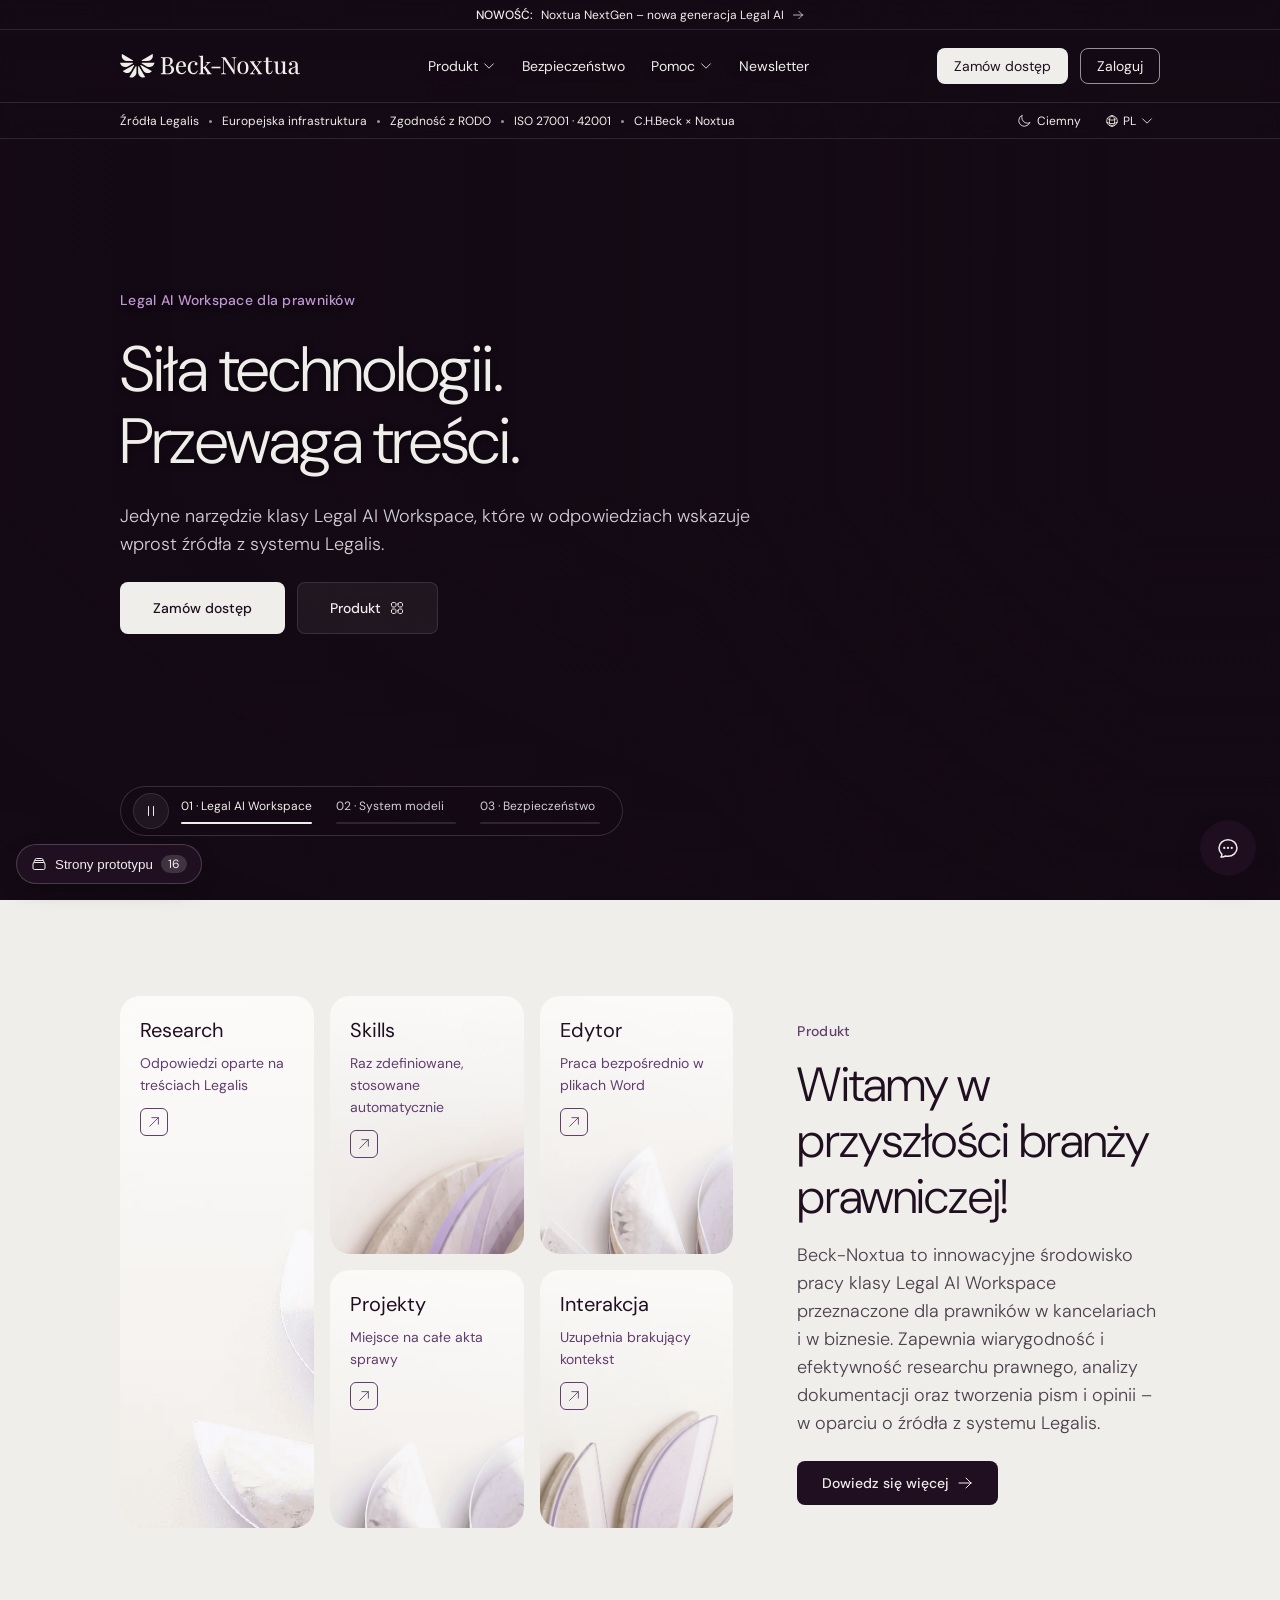
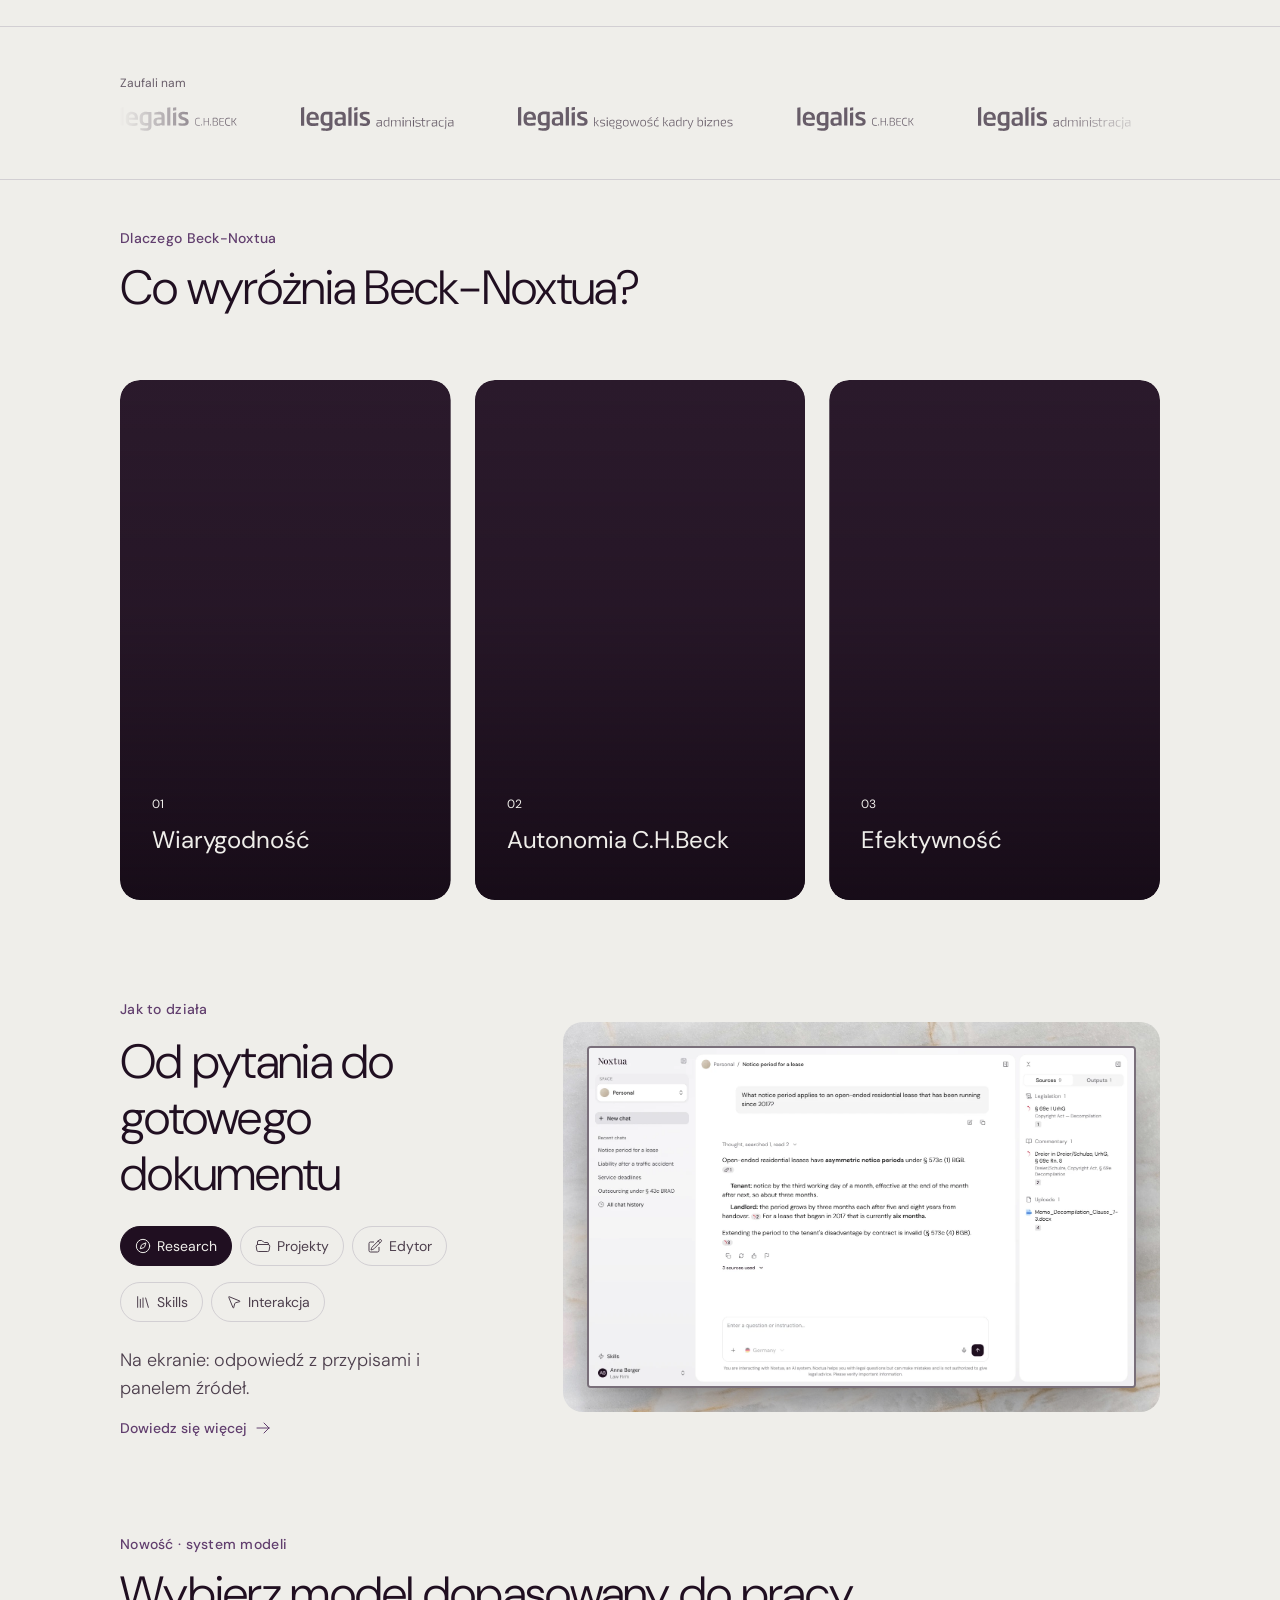
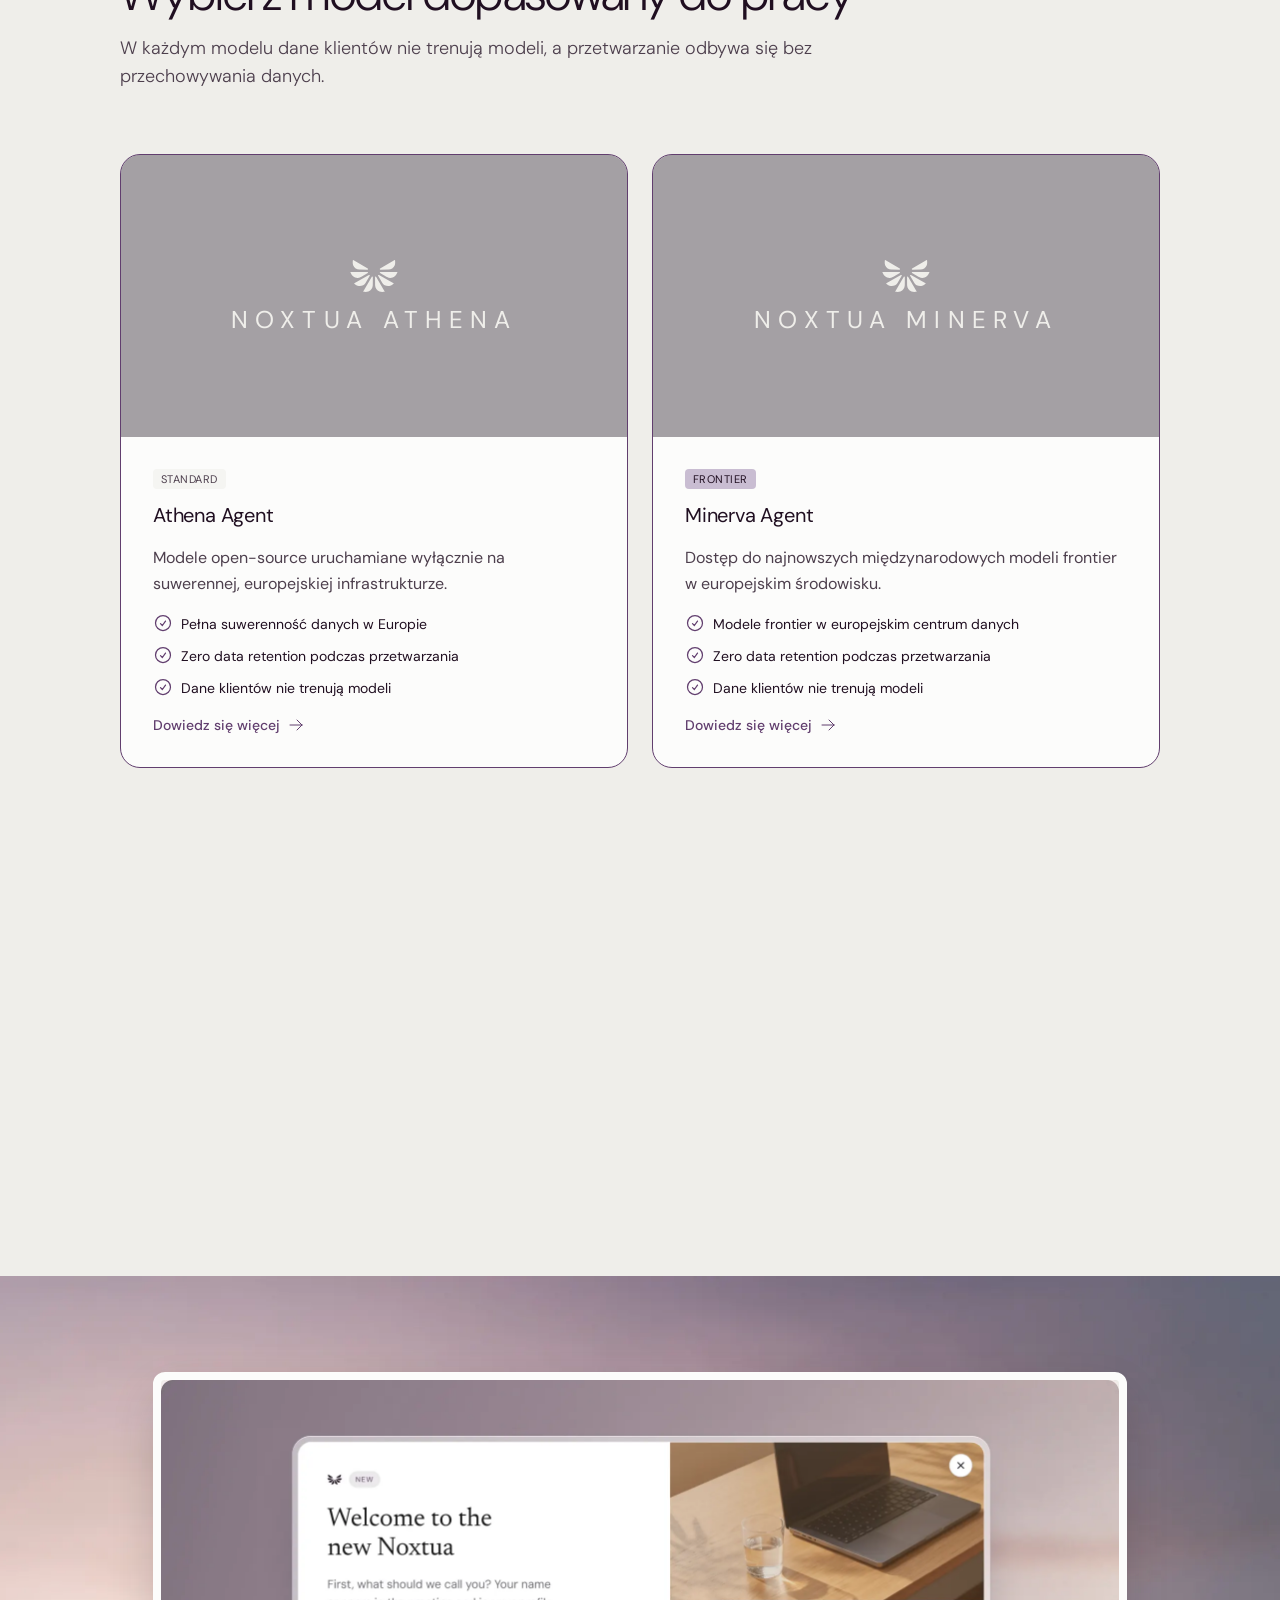
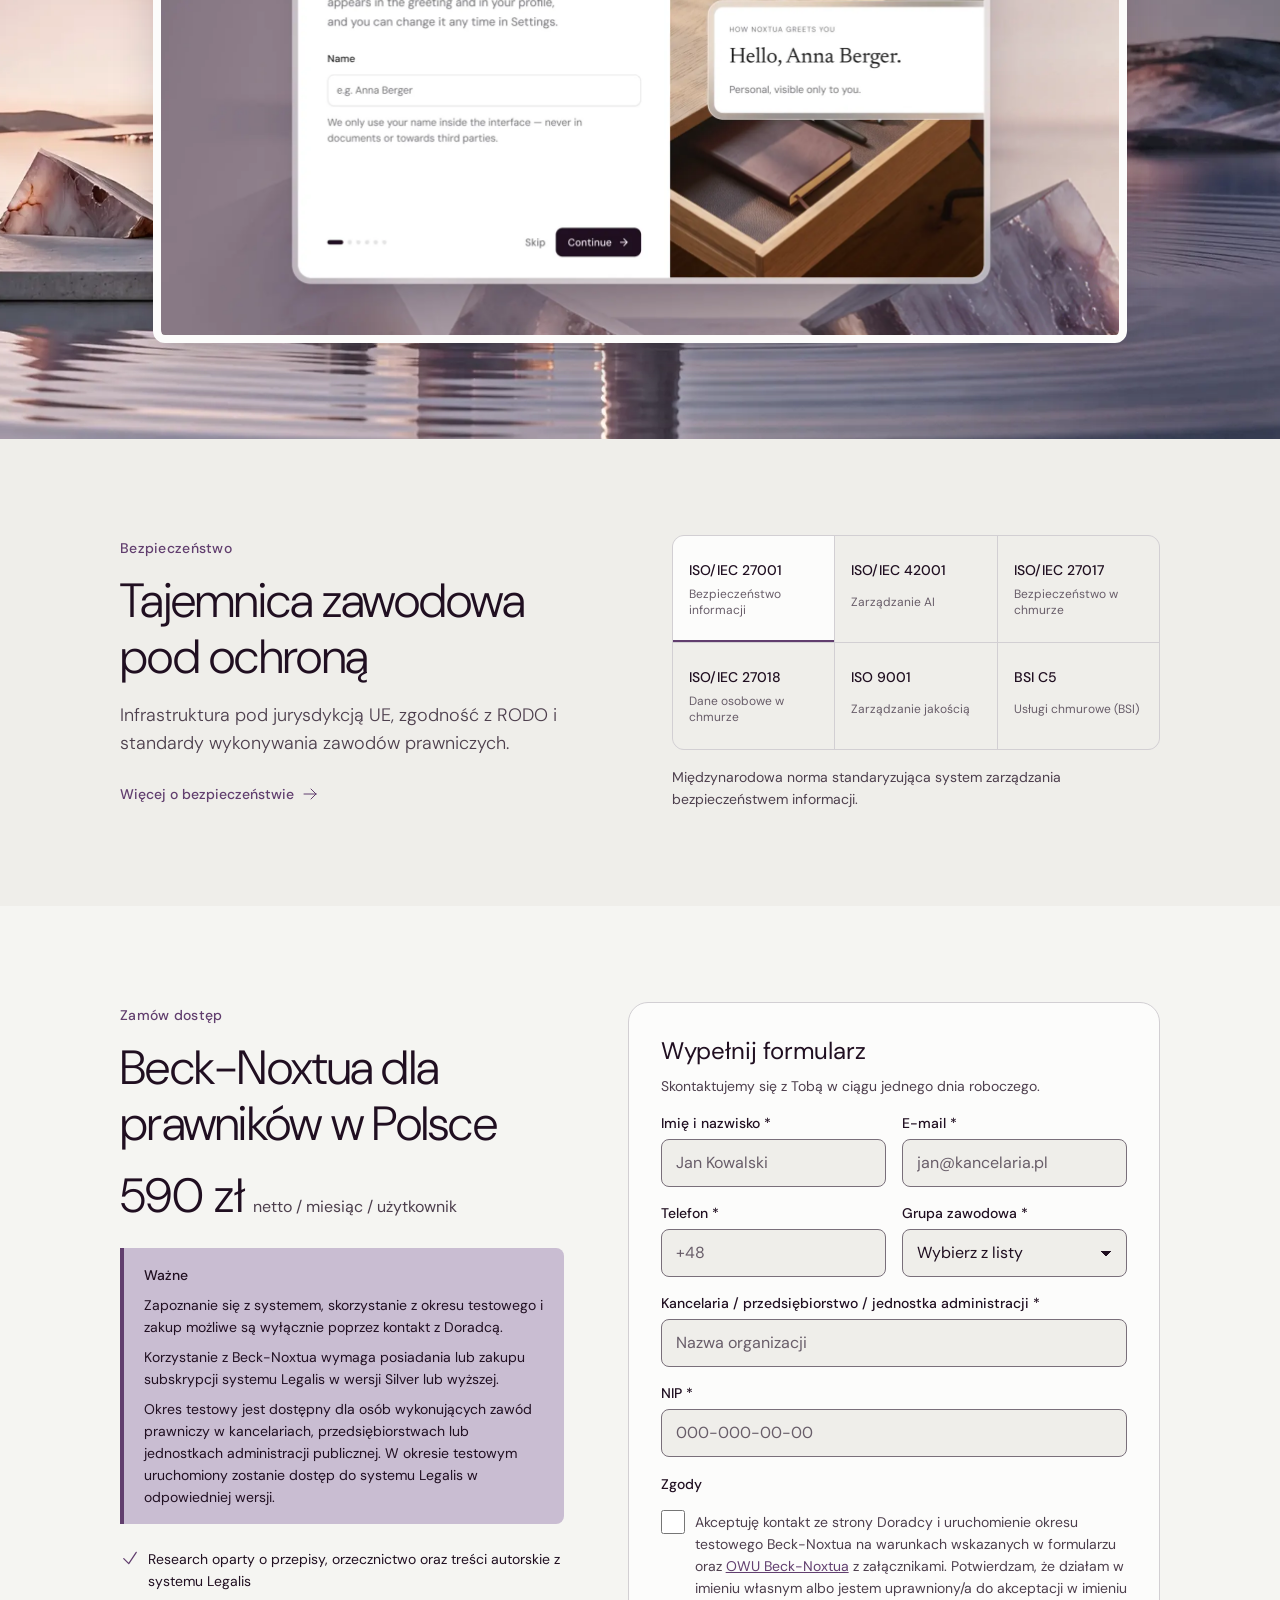
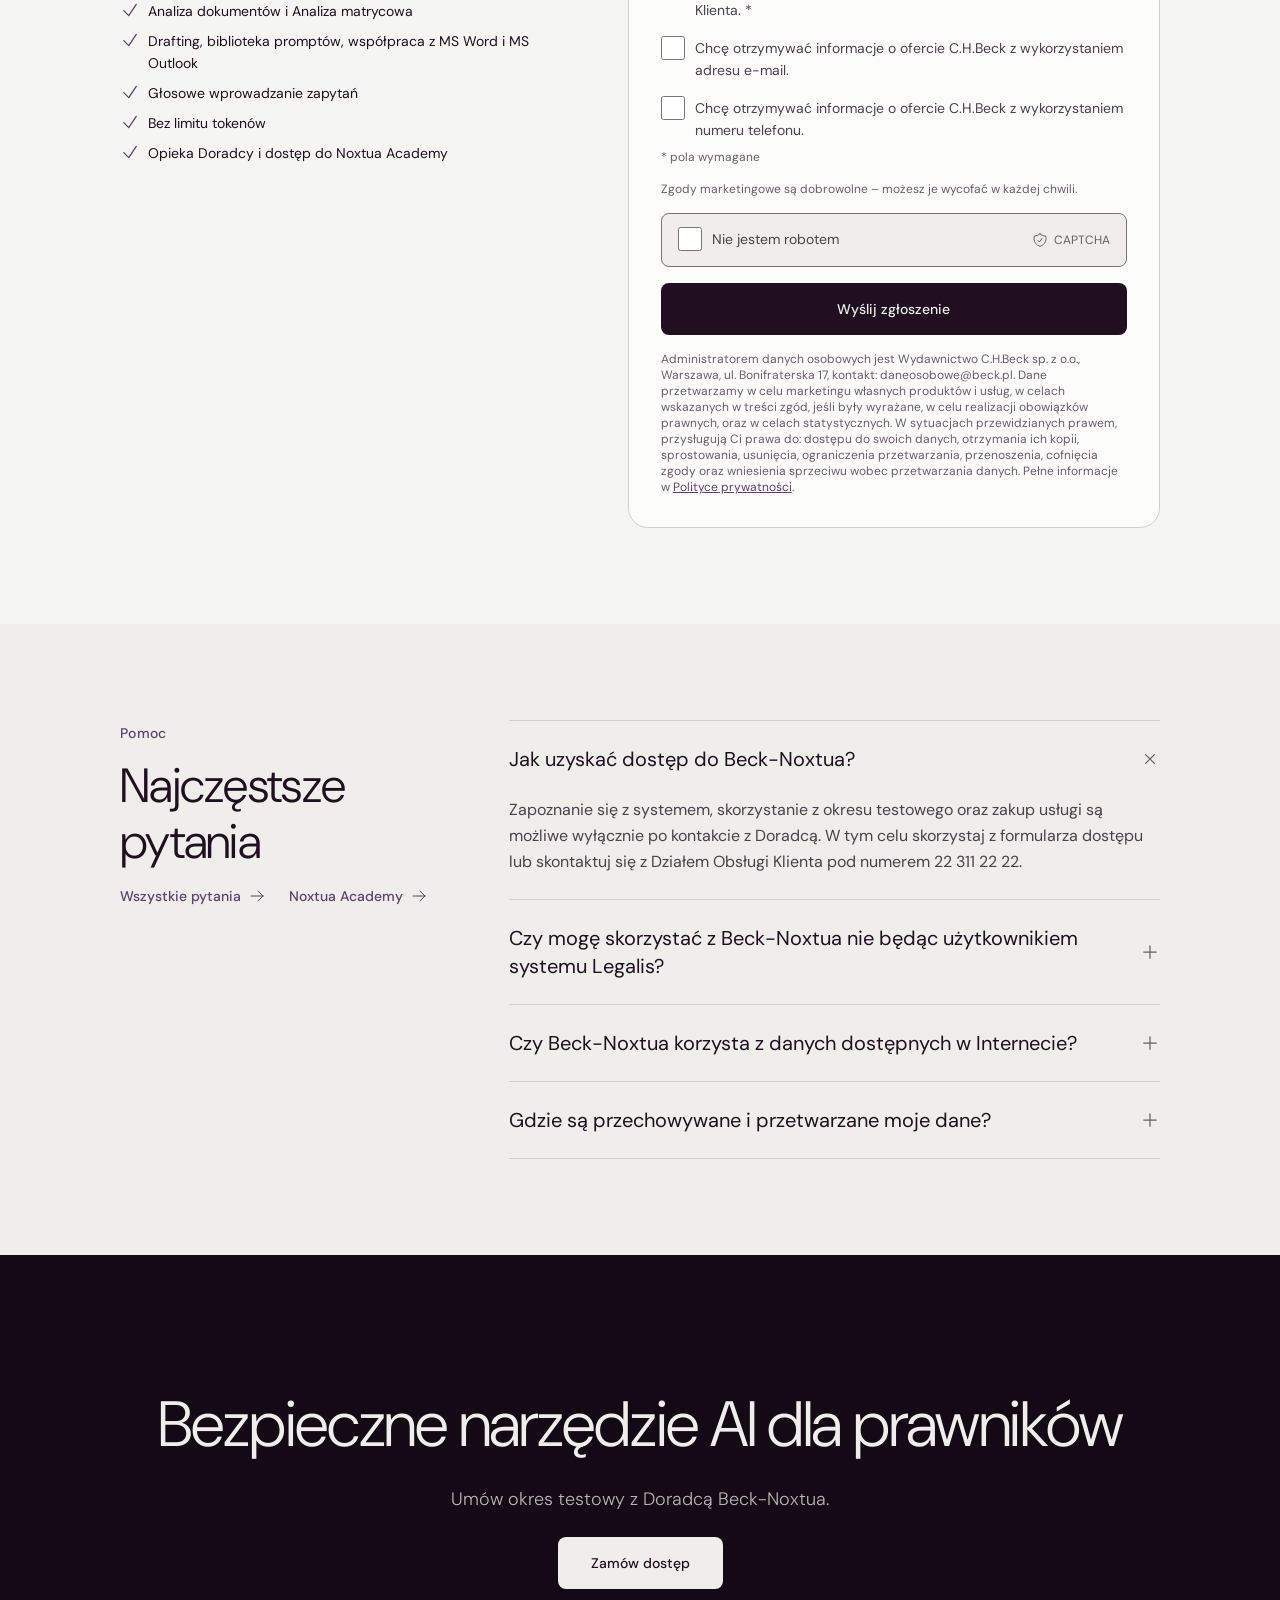
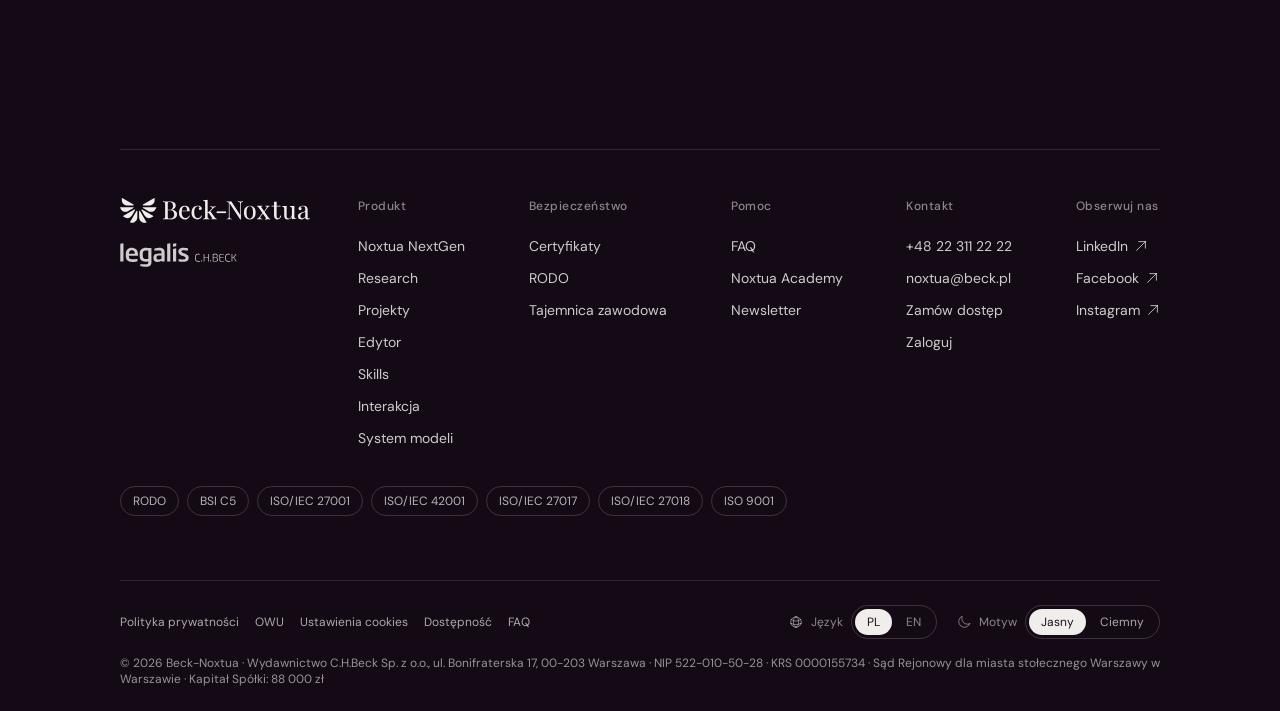
==== commit 28a80950: "Podgląd v0.8: bez przełącznika „bez systemu modeli” Co-Authored-By: Claude Opus 5.5 <noreply@anthrop" ====
--- a/prototyp/index.html
+++ b/prototyp/index.html
@@ -610,7 +610,6 @@
 /* Warianty z nawigacji prototypu */
 html:not([data-v-opinie]) [data-v="opinie"]{display:none}
 html[data-v-no-newsletter] [data-v="newsletter"]{display:none}
-html[data-v-no-modele] [data-v="modele"]{display:none}
 .pn-sw{display:flex;gap:10px;align-items:flex-start;padding:8px 10px;font:var(--t-body-sm);cursor:pointer}
 .pn-sw input{width:16px;height:16px;margin-top:3px;accent-color:#c097d3;flex:none}
 /* Strony formularzy i potwierdzeń bez baneru CTA w stopce (jak w Figmie) */
@@ -626,9 +625,7 @@
 .subhero h1.sub-title{font:var(--t-h1);letter-spacing:var(--t-h1-tracking,normal);width:var(--layout-span-7);max-width:calc(100% - 2*var(--layout-margin,24px));padding:0;text-wrap:balance} /* 7 kolumn jak „Treść” w Hero podstrony w Figmie (690 / 737 / 688 / 335 px); wcześniej margines strony był wcięciem wewnątrz 880 px – przy 1920 px zostawało 240 px na tekst */
 .req-note{margin-top:calc(-1 * var(--space-8))}
 /* wariant bez systemu modeli: Drafting zajmuje dwie kolumny */
-html[data-v-no-modele] .btile.b-draft{grid-column:2/4}
 /* od tabletu 3 kafle mieszczą się w szerokości: bez przewijania, wygaszenia i strzałek */
-@media(min-width:768px){html[data-v-no-modele] .bento{grid-template-columns:repeat(3,minmax(0,1fr))}html[data-v-no-modele] .bento-wrap::after,html[data-v-no-modele] .bento-col .car-nav{display:none}}
 /* tło zrzutu w „Jak to działa” – marmur jak na stronach produktów */
 .show-stage{background:transparent}
 .show-tex.marble::after{content:none}
@@ -1357,7 +1354,7 @@
   <button class="fab" aria-label="Otwórz kontakt" aria-expanded="false" aria-controls="cw-panel"><span class="ico"><svg viewBox="0 0 24 24" fill="none" stroke="currentColor" stroke-width="1.5" stroke-linecap="round" stroke-linejoin="round" aria-hidden="true"><path d="M8.62 12C8.62 12.20 8.45 12.37 8.25 12.37C8.04 12.37 7.87 12.20 7.87 12C7.87 11.79 8.04 11.62 8.25 11.62C8.45 11.62 8.62 11.79 8.62 12ZM8.62 12H8.25M12.37 12C12.37 12.20 12.20 12.37 12 12.37C11.79 12.37 11.62 12.20 11.62 12C11.62 11.79 11.79 11.62 12 11.62C12.20 11.62 12.37 11.79 12.37 12ZM12.37 12H12M16.12 12C16.12 12.20 15.95 12.37 15.75 12.37C15.54 12.37 15.37 12.20 15.37 12C15.37 11.79 15.54 11.62 15.75 11.62C15.95 11.62 16.12 11.79 16.12 12ZM16.12 12H15.75M21 12C21 16.55 16.97 20.25 12 20.25C11.11 20.25 10.25 20.13 9.44 19.91C8.47 20.59 7.28 21 6 21C5.80 21 5.60 20.99 5.40 20.97C5.25 20.95 5.09 20.93 4.93 20.90C5.41 20.33 5.76 19.64 5.91 18.88C6.00 18.42 5.78 17.97 5.44 17.65C3.92 16.17 3 14.18 3 12C3 7.44 7.02 3.75 12 3.75C16.97 3.75 21 7.44 21 12Z"/></svg></span></button>
 </div>
 
-<div class="proto-nav" id="protoNav"><button type="button" class="pn-btn" aria-expanded="false" aria-controls="pn-list"><span class="ico"><svg viewBox="0 0 24 24" fill="none" stroke="currentColor" stroke-width="1.5" stroke-linecap="round" stroke-linejoin="round" aria-hidden="true"><path d="M6 6.878V6a2.25 2.25 0 0 1 2.25-2.25h7.5A2.25 2.25 0 0 1 18 6v.878m-12 0c.235-.083.487-.128.75-.128h10.5c.263 0 .515.045.75.128m-12 0A2.25 2.25 0 0 0 4.5 9v.878m13.5-3A2.25 2.25 0 0 1 19.5 9v.878m0 0a2.246 2.246 0 0 0-.75-.128H5.25c-.263 0-.515.045-.75.128m15 0A2.25 2.25 0 0 1 21 12v6a2.25 2.25 0 0 1-2.25 2.25H5.25A2.25 2.25 0 0 1 3 18v-6c0-.98.626-1.813 1.5-2.122"/></svg></span><span>Strony prototypu</span><span class="pn-count">16</span></button><div class="pn-list" id="pn-list" role="menu" aria-label="Strony prototypu"><p class="pn-h">Prototyp v0.8 – strony</p><a role="menuitem" href="#/" data-pn="home">Strona główna</a><a role="menuitem" href="#/nextgen" data-pn="nextgen">Produkt – Noxtua NextGen</a><a role="menuitem" href="#/research" data-pn="research">Produkt – Research</a><a role="menuitem" href="#/projekty" data-pn="projekty">Produkt – Projekty</a><a role="menuitem" href="#/edytor" data-pn="edytor">Produkt – Edytor</a><a role="menuitem" href="#/skills" data-pn="skills">Produkt – Skills</a><a role="menuitem" href="#/interakcja" data-pn="interakcja">Produkt – Interakcja</a><a role="menuitem" href="#/system-modeli" data-pn="system-modeli">Produkt – System modeli</a><a role="menuitem" href="#/bezpieczenstwo" data-pn="bezpieczenstwo">Bezpieczeństwo</a><a role="menuitem" href="#/faq" data-pn="faq">Pomoc – FAQ</a><a role="menuitem" href="#/zamow-dostep" data-pn="zamow-dostep">Zamów dostęp</a><a role="menuitem" href="#/potwierdzenie-zgloszenia" data-pn="potwierdzenie-zgloszenia">Potwierdzenie – zgłoszenie</a><a role="menuitem" href="#/owu" data-pn="owu">OWU</a><a role="menuitem" href="#/potwierdzenie-owu" data-pn="potwierdzenie-owu">Potwierdzenie – OWU</a><a role="menuitem" href="#/newsletter" data-pn="newsletter">Newsletter</a><a role="menuitem" href="#/potwierdzenie-newsletter" data-pn="potwierdzenie-newsletter">Potwierdzenie – newsletter</a><p class="pn-h">Warianty (brief: „z i bez”)</p><label class="pn-sw"><input type="checkbox" data-variant="opinie"><span>Sekcja Opinie na stronie głównej</span></label><label class="pn-sw"><input type="checkbox" data-variant="newsletter" checked><span>Newsletter w menu i stopce</span></label><label class="pn-sw"><input type="checkbox" data-variant="modele" checked><span>System modeli (sekcja, stopka, pasek „NOWOŚĆ”)</span></label><p class="pn-note">Strona 404 i stan „błąd wysyłki” formularzy są tylko w Figmie.</p></div></div>
+<div class="proto-nav" id="protoNav"><button type="button" class="pn-btn" aria-expanded="false" aria-controls="pn-list"><span class="ico"><svg viewBox="0 0 24 24" fill="none" stroke="currentColor" stroke-width="1.5" stroke-linecap="round" stroke-linejoin="round" aria-hidden="true"><path d="M6 6.878V6a2.25 2.25 0 0 1 2.25-2.25h7.5A2.25 2.25 0 0 1 18 6v.878m-12 0c.235-.083.487-.128.75-.128h10.5c.263 0 .515.045.75.128m-12 0A2.25 2.25 0 0 0 4.5 9v.878m13.5-3A2.25 2.25 0 0 1 19.5 9v.878m0 0a2.246 2.246 0 0 0-.75-.128H5.25c-.263 0-.515.045-.75.128m15 0A2.25 2.25 0 0 1 21 12v6a2.25 2.25 0 0 1-2.25 2.25H5.25A2.25 2.25 0 0 1 3 18v-6c0-.98.626-1.813 1.5-2.122"/></svg></span><span>Strony prototypu</span><span class="pn-count">16</span></button><div class="pn-list" id="pn-list" role="menu" aria-label="Strony prototypu"><p class="pn-h">Prototyp v0.8 – strony</p><a role="menuitem" href="#/" data-pn="home">Strona główna</a><a role="menuitem" href="#/nextgen" data-pn="nextgen">Produkt – Noxtua NextGen</a><a role="menuitem" href="#/research" data-pn="research">Produkt – Research</a><a role="menuitem" href="#/projekty" data-pn="projekty">Produkt – Projekty</a><a role="menuitem" href="#/edytor" data-pn="edytor">Produkt – Edytor</a><a role="menuitem" href="#/skills" data-pn="skills">Produkt – Skills</a><a role="menuitem" href="#/interakcja" data-pn="interakcja">Produkt – Interakcja</a><a role="menuitem" href="#/system-modeli" data-pn="system-modeli">Produkt – System modeli</a><a role="menuitem" href="#/bezpieczenstwo" data-pn="bezpieczenstwo">Bezpieczeństwo</a><a role="menuitem" href="#/faq" data-pn="faq">Pomoc – FAQ</a><a role="menuitem" href="#/zamow-dostep" data-pn="zamow-dostep">Zamów dostęp</a><a role="menuitem" href="#/potwierdzenie-zgloszenia" data-pn="potwierdzenie-zgloszenia">Potwierdzenie – zgłoszenie</a><a role="menuitem" href="#/owu" data-pn="owu">OWU</a><a role="menuitem" href="#/potwierdzenie-owu" data-pn="potwierdzenie-owu">Potwierdzenie – OWU</a><a role="menuitem" href="#/newsletter" data-pn="newsletter">Newsletter</a><a role="menuitem" href="#/potwierdzenie-newsletter" data-pn="potwierdzenie-newsletter">Potwierdzenie – newsletter</a><p class="pn-h">Warianty (brief: „z i bez”)</p><label class="pn-sw"><input type="checkbox" data-variant="opinie"><span>Sekcja Opinie na stronie głównej</span></label><label class="pn-sw"><input type="checkbox" data-variant="newsletter" checked><span>Newsletter w menu i stopce</span></label><p class="pn-note">Strona 404 i stan „błąd wysyłki” formularzy są tylko w Figmie.</p></div></div>
 <script>
 const $=s=>document.querySelector(s),$$=s=>[...document.querySelectorAll(s)];
 const STATIC=/static/.test(location.search+location.hash);
@@ -1508,7 +1505,7 @@
  addEventListener('hashchange',mark);mark()})();
 // ---- warianty z nawigacji prototypu (Opinie, Newsletter w menu) – zapamiętane w localStorage
 (()=>{let v={};try{v=JSON.parse(localStorage.getItem('bn-variants')||'{}')}catch(e){}
- const apply=()=>{root.toggleAttribute('data-v-opinie',!!v.opinie);root.toggleAttribute('data-v-no-newsletter',v.newsletter===false);root.toggleAttribute('data-v-no-modele',v.modele===false)};
+ const apply=()=>{root.toggleAttribute('data-v-opinie',!!v.opinie);root.toggleAttribute('data-v-no-newsletter',v.newsletter===false)};
  $$('[data-variant]').forEach(c=>{const k=c.dataset.variant;if(k in v)c.checked=v[k];c.addEventListener('change',()=>{v[k]=c.checked;try{localStorage.setItem('bn-variants',JSON.stringify(v))}catch(e){}apply()})});
  apply()})();
 </script>
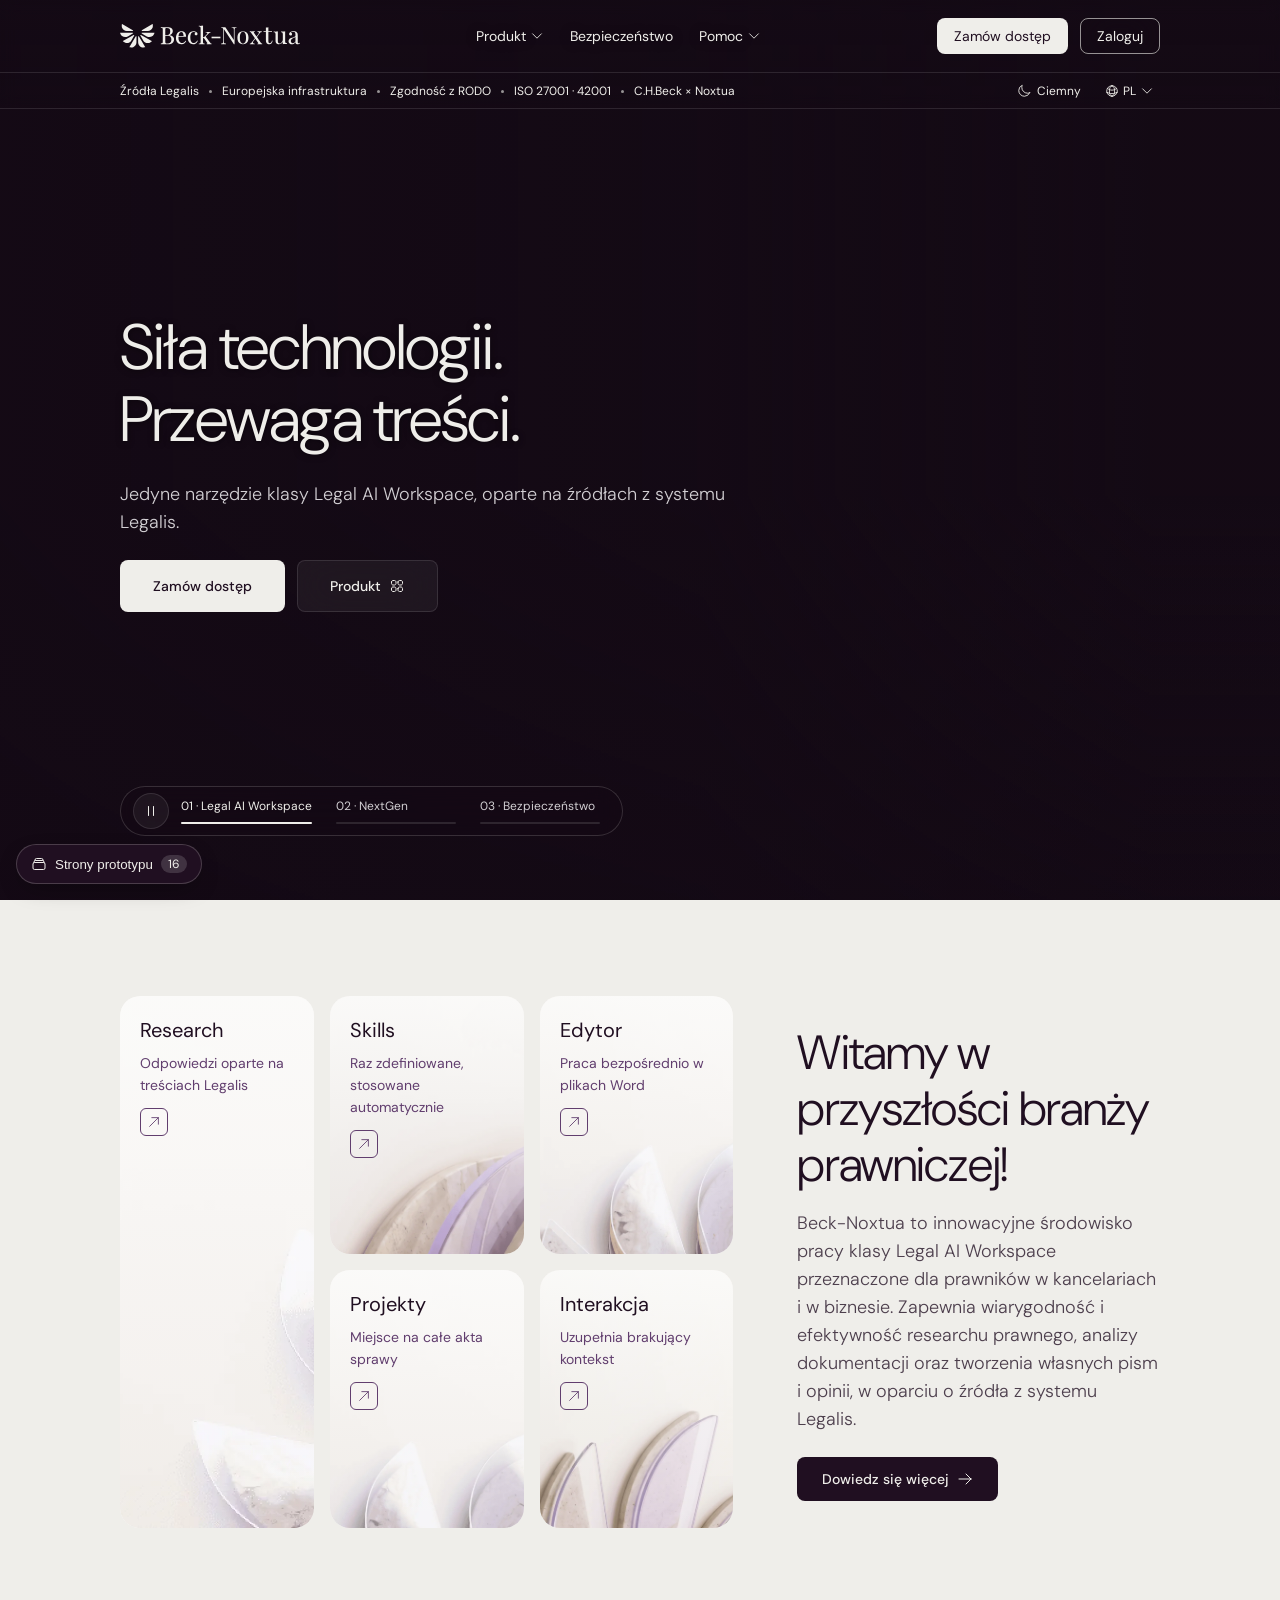
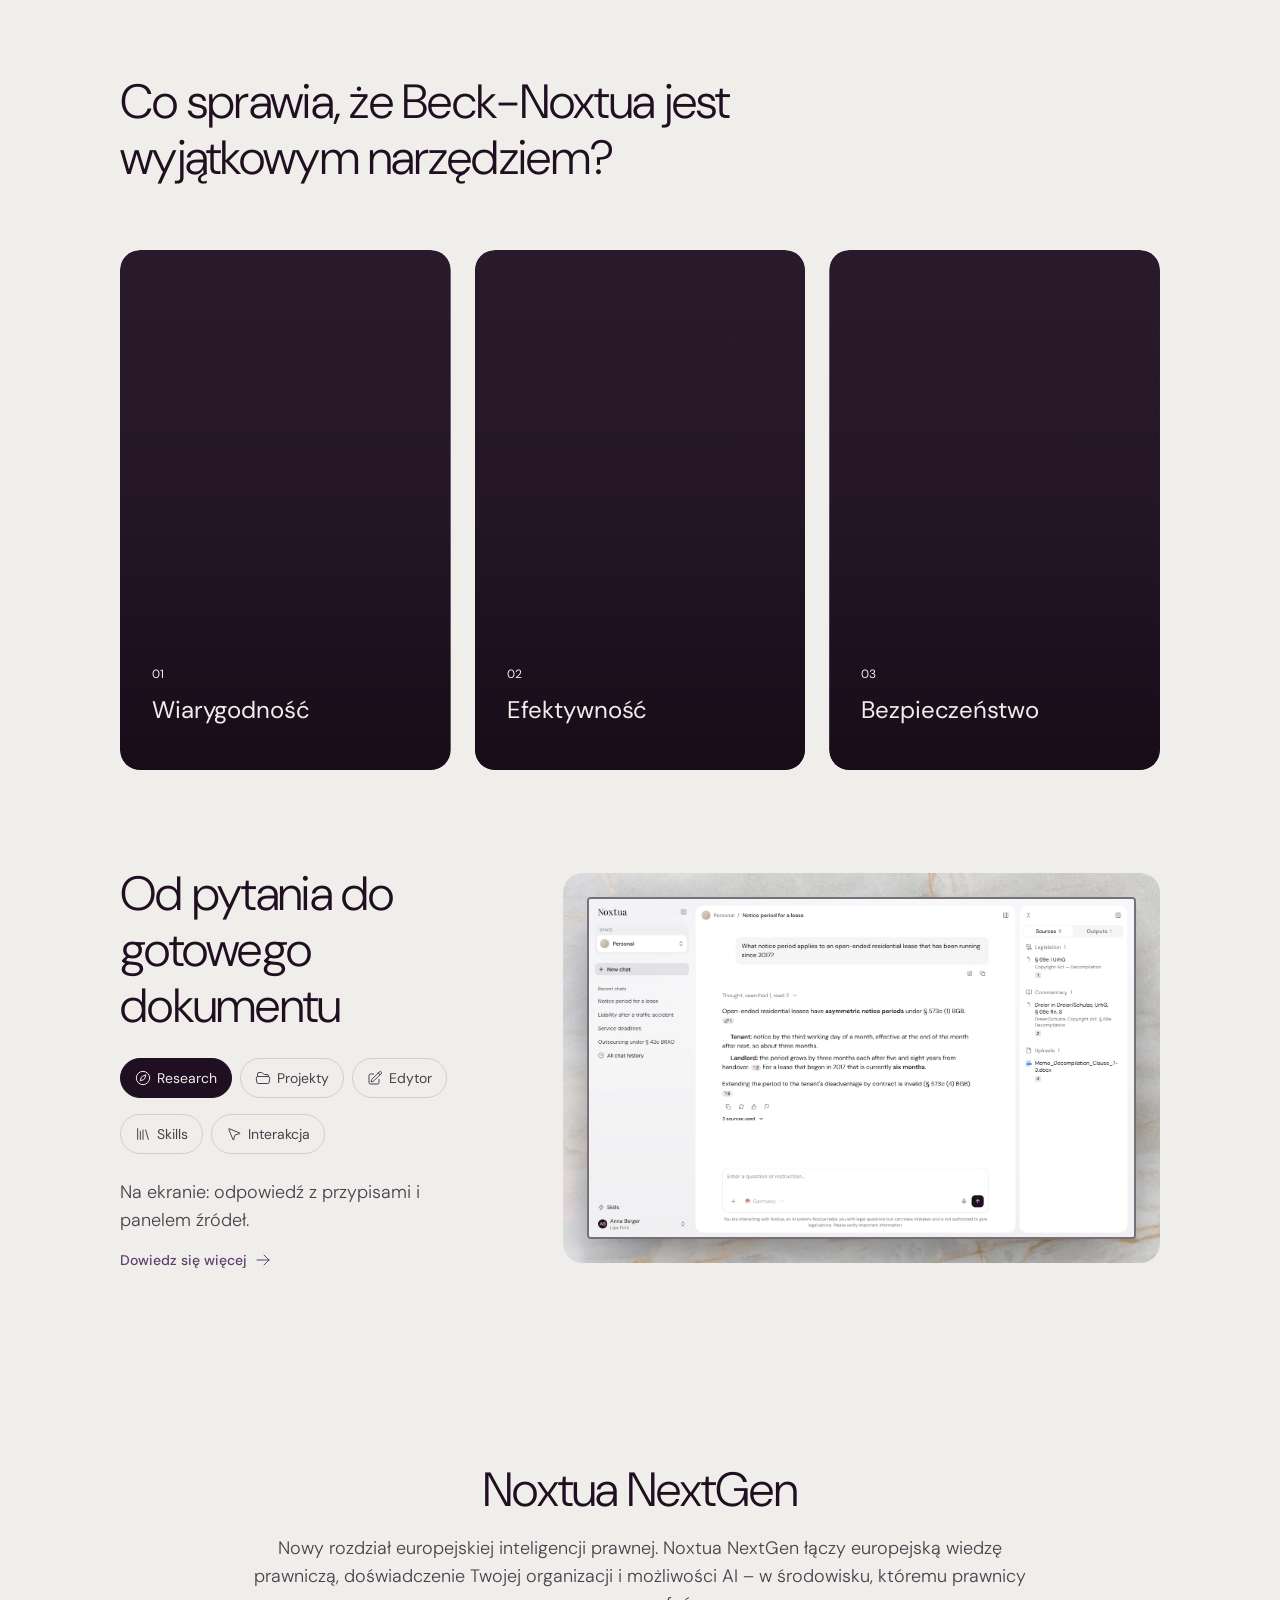
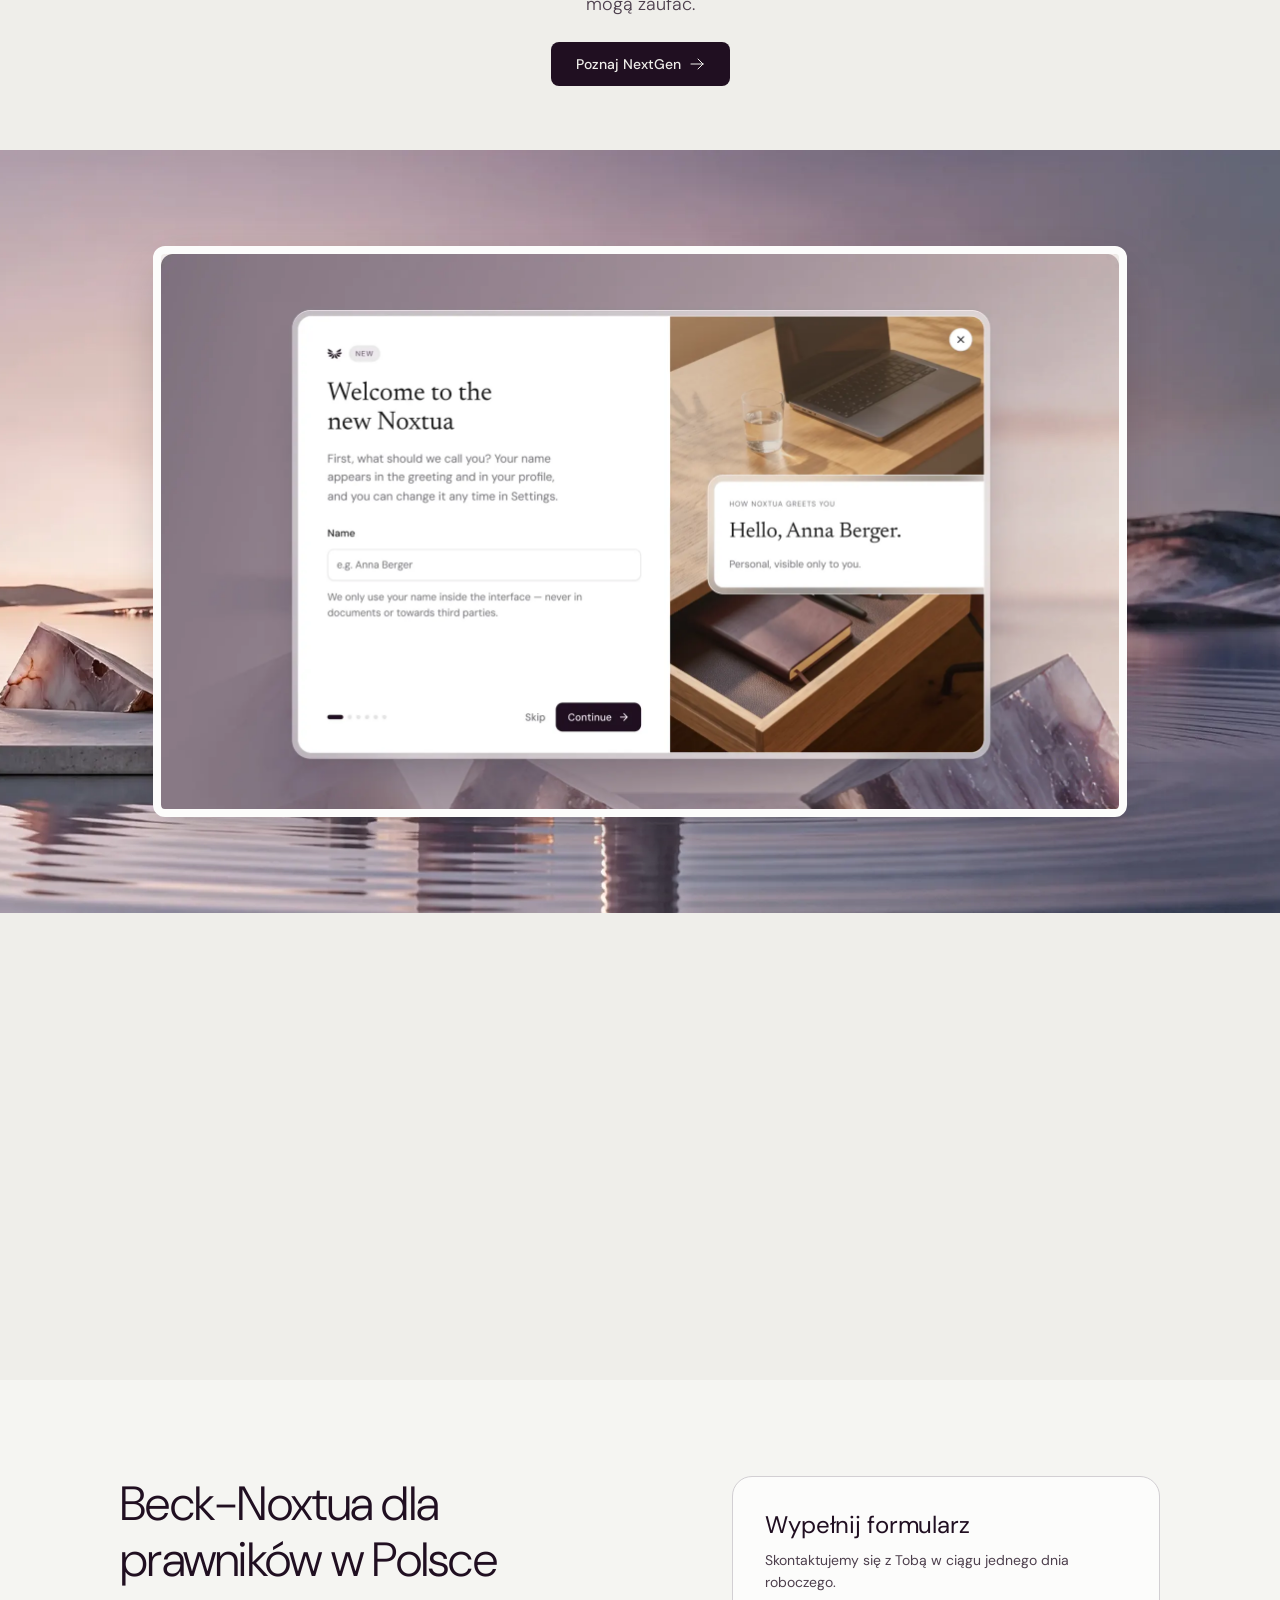
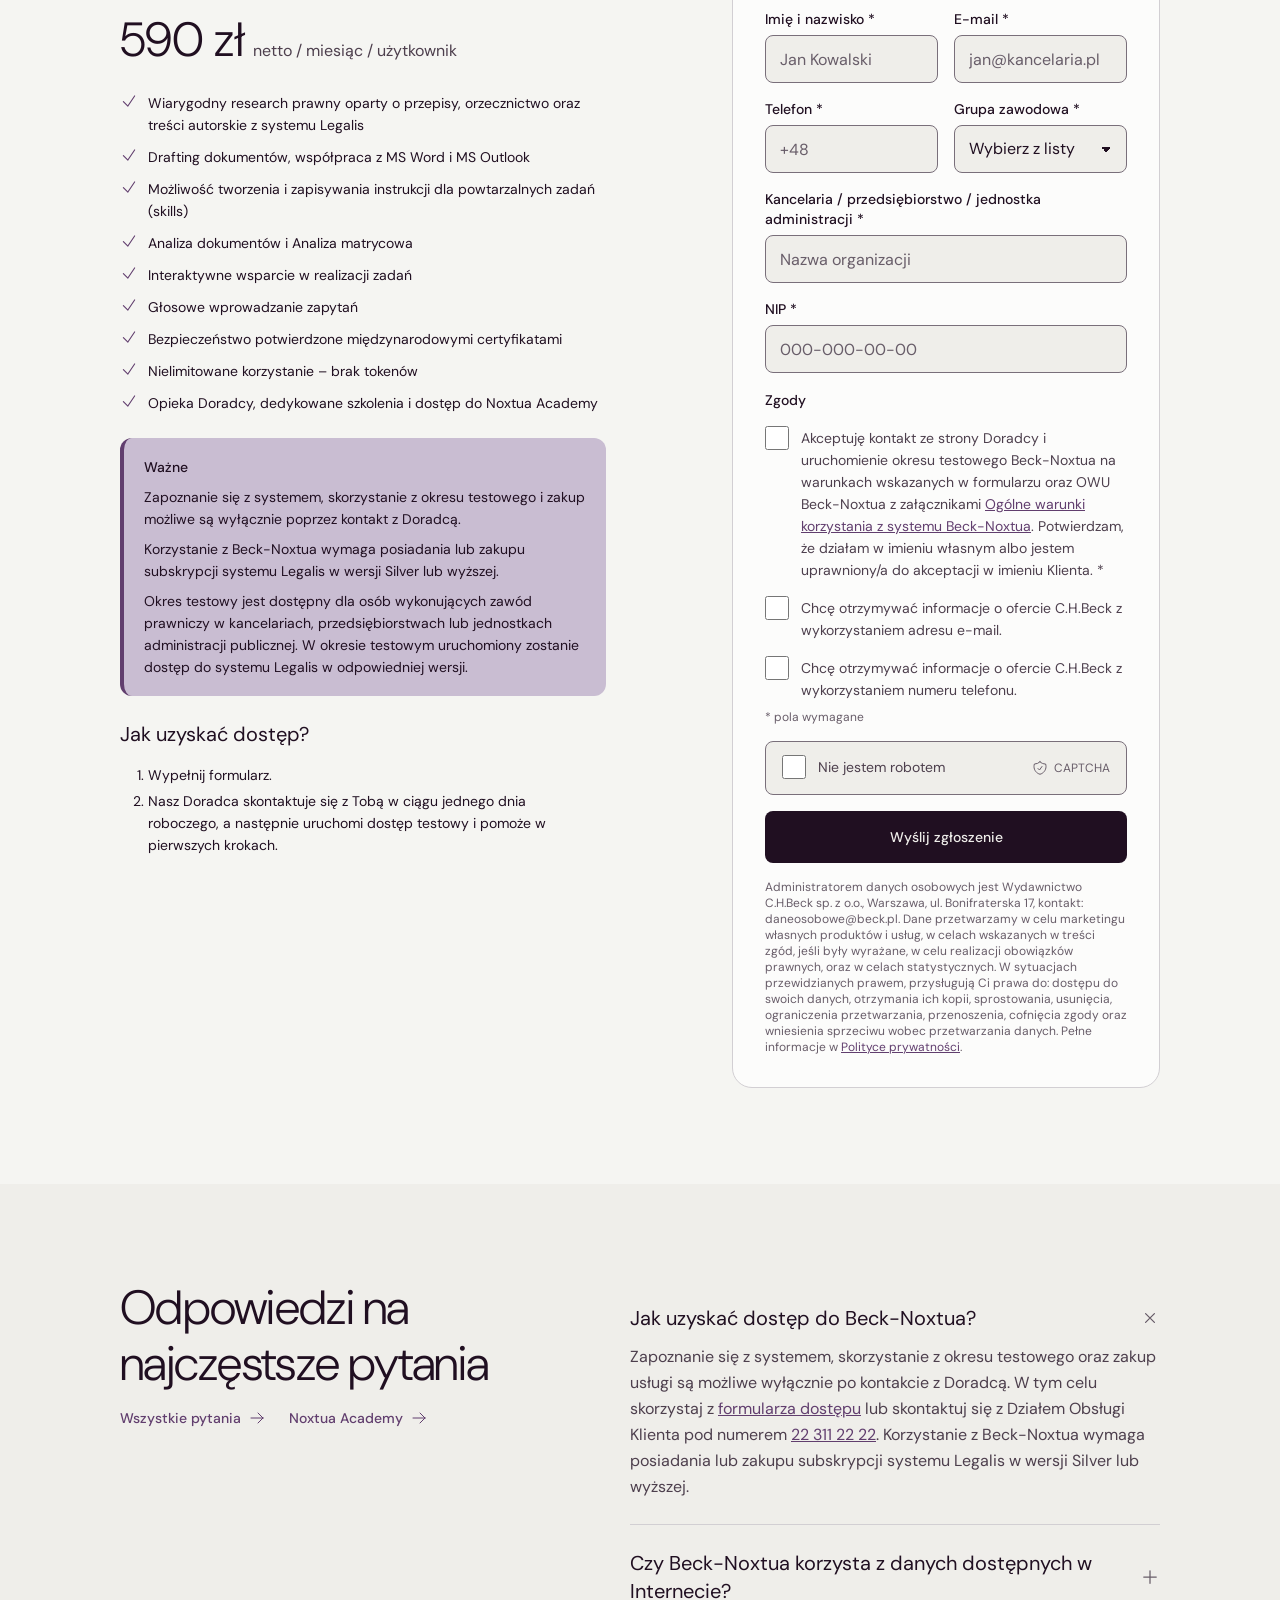
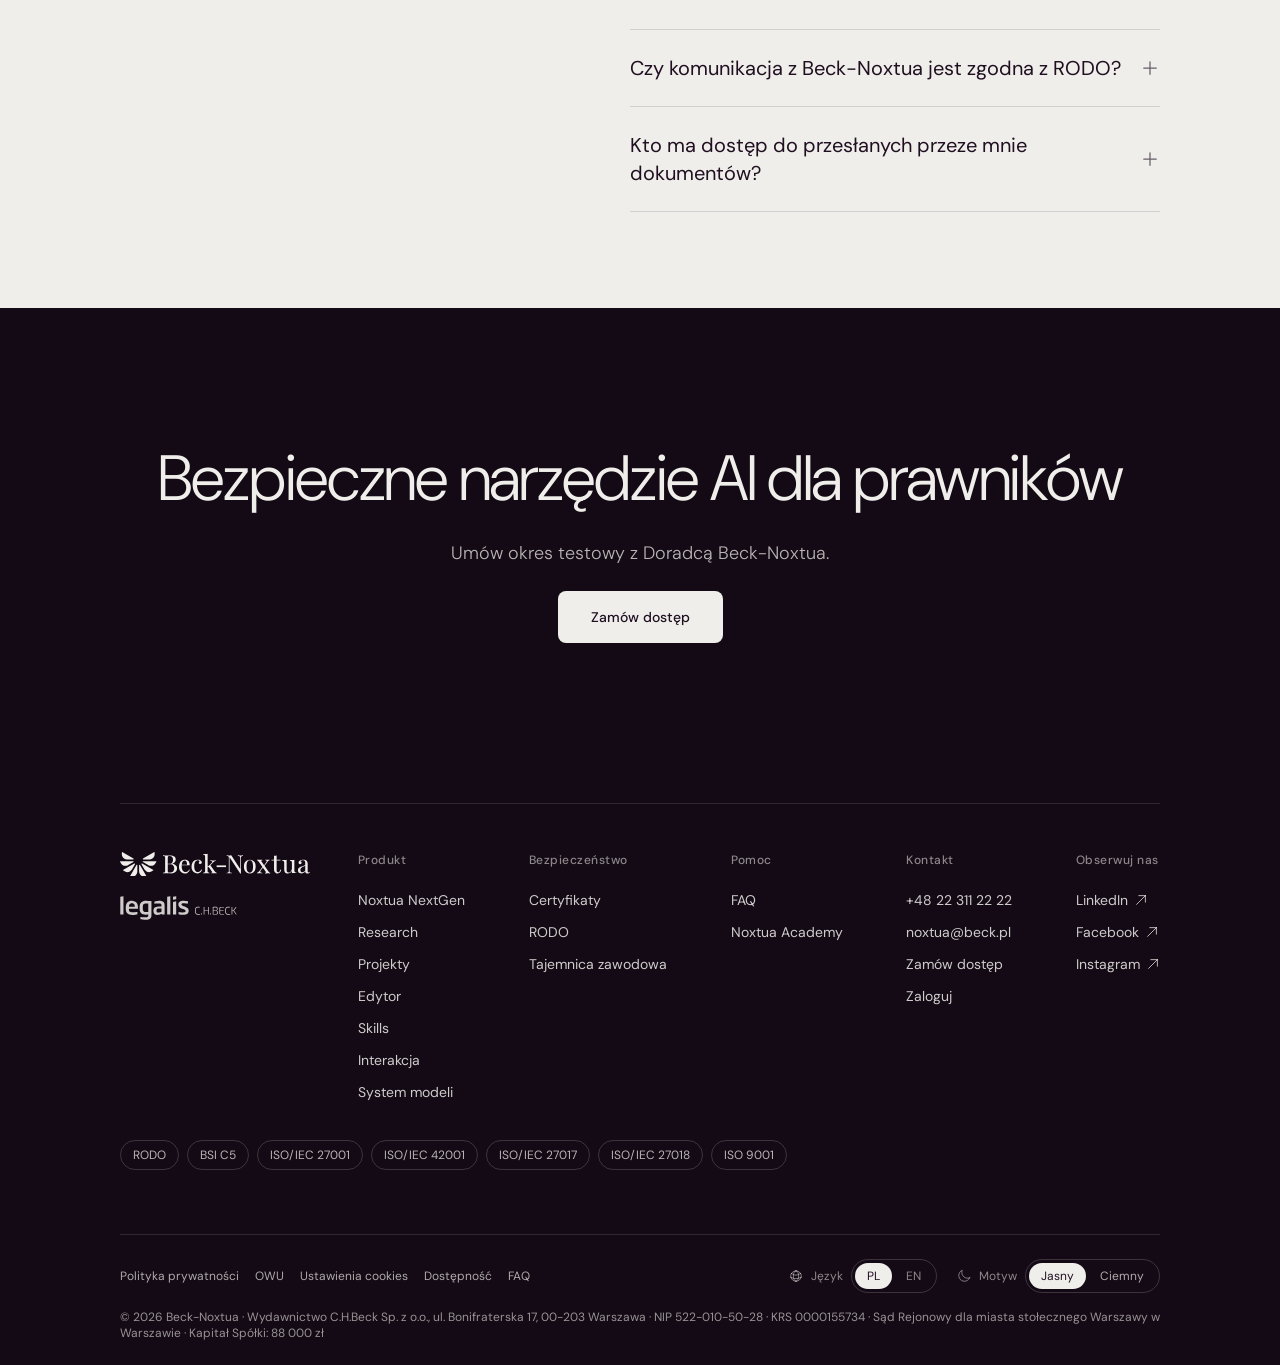
==== commit 463f33c7: "Podgląd: synchronizacja z makietami, pełne FAQ, nowe zdjęcia Bezpieczeństwa" ====
--- a/prototyp/index.html
+++ b/prototyp/index.html
@@ -6,6 +6,9 @@
 <meta name="color-scheme" content="light dark">
 <meta name="robots" content="noindex, nofollow">
 <title>Beck-Noxtua – prototyp v0.8</title>
+<link rel="icon" type="image/png" href="assets/favicon/favicon-light.png" media="(prefers-color-scheme: light)">
+<link rel="icon" type="image/png" href="assets/favicon/favicon-dark.png" media="(prefers-color-scheme: dark)">
+<link rel="apple-touch-icon" href="assets/favicon/apple-touch-icon.png">
 <link rel="preconnect" href="https://fonts.googleapis.com">
 <link href="https://fonts.googleapis.com/css2?family=DM+Sans:opsz,wght@9..40,300;9..40,400;9..40,500&display=swap" rel="stylesheet">
 <link rel="stylesheet" href="tokens.css">
@@ -135,6 +138,7 @@
 .hero .copy.show>*:nth-child(2){transition-delay:.08s}.hero .copy.show>*:nth-child(3){transition-delay:.16s}.hero .copy.show>*:nth-child(4){transition-delay:.24s}
 .hero .lead{color:var(--text-secondary);max-width:54ch}
 .hero .ctas{display:flex;gap:var(--space-12);flex-wrap:wrap}
+.center-head .lead+.btn{margin-top:var(--space-8)} /* reguła: opis → przycisk 24 px (siatka ma gap 16) */
 .hero-foot{display:flex;justify-content:space-between;align-items:center;gap:var(--space-16);margin-top:var(--space-48);padding-top:var(--space-16);border-top:1px solid var(--surface-glass-border)}
 .slides-nav{display:flex;gap:var(--space-24);font:var(--t-caption);color:var(--text-secondary)}
 .slides-nav button{background:none;border:0;color:inherit;font:inherit;cursor:pointer;display:grid;gap:8px;text-align:left;padding:0;min-width:120px}
@@ -283,7 +287,7 @@
 
 /* ================= access form ================= */
 .access{background:var(--bg-subtle)}
-.access-grid{display:grid;gap:var(--section-gap)} @media(min-width:1024px){.access-grid{grid-template-columns:5fr 6fr}}
+.access-grid{display:grid;gap:var(--section-gap)} @media(min-width:1024px){.access-grid{grid-template-columns:minmax(0,var(--layout-span-5)) minmax(0,1fr);column-gap:var(--layout-column-gap)}}
 .price{display:flex;align-items:baseline;gap:var(--space-8);flex-wrap:wrap;margin:var(--space-16) 0 var(--space-24)}
 .price b{font:var(--t-h1);font-weight:300}
 .note{margin-top:var(--space-24);font:var(--t-caption);color:var(--text-muted);display:grid;gap:4px}
@@ -299,8 +303,9 @@
 .field[data-state="error"] .hint.err{display:flex;color:var(--feedback-error)}
 .field[data-state="valid"] .input{border-color:var(--feedback-success)}
 .field[data-state="valid"] .hint.ok{display:flex;color:var(--feedback-success)}
-.check{display:flex;gap:10px;font:var(--t-body-sm);color:var(--text-secondary);align-items:flex-start;min-height:24px}
+.check{display:flex;gap:var(--space-12);font:var(--t-body-sm);color:var(--text-secondary);align-items:flex-start;min-height:24px}
 .check input{width:24px;height:24px;margin:-1px 0 0;accent-color:var(--action-primary-bg);flex:none}
+[data-theme="light"]{color-scheme:light}[data-theme="dark"]{color-scheme:dark} /* pola formularzy i paski przewijania rysowane w schemacie motywu strony, a nie systemu (meta color-scheme: light dark) */
 .check[data-state="error"]{color:var(--feedback-error)}
 .check[data-state="error"]+.hint.err{display:flex;color:var(--feedback-error)}
 .alert{display:none;gap:12px;padding:var(--space-16);border-radius:var(--radius-sm);font:var(--t-body-sm)} .alert .ico{width:20px;height:20px}
@@ -308,8 +313,11 @@
 .alert[data-show]{display:flex}
 
 /* ================= faq ================= */
-.faq-grid{display:grid;gap:var(--section-gap)} @media(min-width:1024px){.faq-grid{grid-template-columns:4fr 8fr}}
-.faq details{border-bottom:1px solid var(--border-default)} .faq details:first-child{border-top:1px solid var(--border-default)}
+/* jak auto layout w Figmie (FAQ section): tekst min media/text-min-width, maks. layout/span-4; pytania min layout/column-min-width; zawijanie co space/32 */
+.faq-grid{display:flex;flex-wrap:wrap;align-items:flex-start;column-gap:var(--layout-column-gap);row-gap:var(--space-32)}
+.faq-grid>:first-child{flex:1 1 var(--media-text-min-width);min-width:min(100%,var(--media-text-min-width));max-width:var(--layout-span-4)}
+.faq-grid>.faq{flex:1 1 var(--layout-column-min-width);min-width:min(100%,var(--layout-column-min-width))}
+.faq details{border-bottom:1px solid var(--border-default)}
 .faq summary{list-style:none;cursor:pointer;display:flex;justify-content:space-between;gap:var(--space-16);align-items:center;padding:var(--space-24) 0;font:var(--t-h4)}
 .faq summary::-webkit-details-marker{display:none}
 .faq summary .ico{width:20px;height:20px;color:var(--text-muted);transition:transform .55s var(--ease-acc)}
@@ -317,7 +325,7 @@
 .faq details.closing summary .ico{transform:none}
 /* FAQ: rozwijanie i zwijanie – płynna wysokość + przenikanie (Web Animations w skrypcie). */
 .faq{--ease-acc:cubic-bezier(.22,1,.36,1)}
-.faq .ans{color:var(--text-secondary);padding-bottom:var(--space-24);max-width:64ch}
+.faq .ans{color:var(--text-secondary);padding-bottom:var(--space-24);margin-top:calc(-1 * var(--space-12))}
 @media(prefers-reduced-motion:reduce){.faq summary .ico{transition:none}}
 
 /* ================= CTA band + footer (continuous dark texture) ================= */
@@ -358,7 +366,7 @@
 .hero{align-items:stretch}
 .hero .content{display:flex;flex-direction:column;padding-block:var(--hero-pt) var(--hero-cb)}
 .hero .content>.wrap{flex:1;display:flex;flex-direction:column;width:100%}
-.hero .copy{flex:1;align-content:center;background:none;backdrop-filter:none;-webkit-backdrop-filter:none;padding:0;margin:0;max-width:690px}
+.hero .copy{flex:1;align-content:center;background:none;backdrop-filter:none;-webkit-backdrop-filter:none;padding:0;margin:0;max-width:var(--layout-hero-text,690px)}
 .hero-foot{margin-top:var(--space-48);border-top:0;padding:6px 6px 6px 12px;align-self:flex-start;flex-direction:row-reverse;gap:var(--space-12);border-radius:var(--radius-pill);background:rgba(20,10,21,.45);border:1px solid rgba(239,238,234,.16);backdrop-filter:blur(16px);-webkit-backdrop-filter:blur(16px)}
 .hero-foot .slides-nav{padding-right:var(--space-16)}
 
@@ -398,7 +406,7 @@
 .foot-certs{display:flex;flex-wrap:wrap;gap:8px;margin-top:var(--space-32)}
 .foot-certs span{font:var(--t-caption);padding:6px 12px;border-radius:999px;border:1px solid rgba(239,238,234,.18);color:rgba(239,238,234,.75)}
 /* formularz: ramka „Ważne” i podsumowanie błędów */
-.important{margin:var(--space-24) 0;padding:var(--space-16) var(--space-20,20px);border-left:4px solid var(--accent-default);background:var(--accent-soft);color:var(--accent-on-soft);border-radius:0 var(--radius-sm) var(--radius-sm) 0;display:grid;gap:8px;font:var(--t-body-sm)}
+.important{margin:var(--space-24) 0;padding:18px 20px;border-left:4px solid var(--accent-default);background:var(--accent-soft);color:var(--accent-on-soft);border-radius:var(--radius-md);display:grid;gap:8px;font:var(--t-body-sm)}
 .important b{font-weight:500}
 .alert ul{margin:6px 0 0;padding-left:18px}
 .btn[aria-busy="true"]{cursor:progress}
@@ -566,8 +574,8 @@
 
 /* ================= v0.5: podstrony Bezpieczeństwo, FAQ, Zamów dostęp, OWU, potwierdzenia ================= */
 section.sub{background:var(--bg-subtle)}
-.page-head{background:var(--bg-subtle);padding-block:calc(var(--header-height) + var(--space-48)) var(--section-padding-y)}
-.ph-inner{display:grid;gap:var(--space-16);max-width:792px}
+.page-head{background:var(--bg-subtle);padding-block:calc(var(--header-height) + var(--space-48)) var(--space-48)}
+.ph-inner{display:grid;gap:var(--space-16);max-width:var(--layout-span-8)}
 .page-head .lead a,.faq .ans a,.check a,.caption a{color:var(--accent-default)}
 .faq .ans p+p,.faq .ans p+ul,.faq .ans ul+p{margin-top:var(--space-8)}
 .faq .ans ul{padding-left:1.2em;display:grid;gap:6px}
@@ -579,7 +587,12 @@
 .access-page .access-offer{grid-area:offer}.access-page form{grid-area:form}.access-page .access-more{grid-area:more}
 @media(min-width:1024px){.access-page{grid-template-areas:"offer form" "more form";grid-template-rows:auto 1fr;row-gap:var(--space-24);align-items:start}}
 .access-more{display:grid;gap:var(--space-16)}
-.steps{padding-left:1.3em;display:grid;gap:4px;font:var(--t-body-sm)}
+/* oferta jak w Figmie (Access section › Oferta): odstęp space/24 między elementami; korzyści: odstęp 10, ikona 18 */
+.access-offer{display:grid;gap:var(--space-24);align-content:start}
+.access-offer .price,.access-offer .important{margin:0}
+.access-offer .checks,.access-offer .checks li{gap:10px}
+.access-offer .checks .ico{width:18px;height:18px}
+.steps{padding:0 20px 0 28px;list-style-position:outside;display:grid;gap:4px;font:var(--t-body-sm)}
 .contact-box{display:grid;gap:10px;padding:18px 20px;border:1px solid var(--border-default);border-radius:var(--radius-md);background:var(--bg-elevated);font:var(--t-body-sm)}
 .contact-box b{font:var(--t-label)}
 .contact-box a{display:inline-flex;align-items:center;gap:10px;color:var(--text-primary);text-decoration:none;width:max-content}
@@ -610,6 +623,12 @@
 /* Warianty z nawigacji prototypu */
 html:not([data-v-opinie]) [data-v="opinie"]{display:none}
 html[data-v-no-newsletter] [data-v="newsletter"]{display:none}
+html:not([data-v-kontakt]) [data-v="kontakt"]{display:none}
+html:not([data-v-nowosc]) [data-v="nowosc"]{display:none}
+html:not([data-v-czat]) [data-v="czat"]{display:none}
+html:not([data-v-zaufali]) [data-v="zaufali"]{display:none}
+html:not([data-v-modele]) [data-v="modele-sekcja"]{display:none}
+html:not([data-v-eyebrow]) .eyebrow{display:none} html:not([data-v-eyebrow]) .eyebrow+*{margin-top:0!important} /* eyebrowy wyłączone (ustalenie 19.11) – przełącznik w „Strony prototypu” */
 .pn-sw{display:flex;gap:10px;align-items:flex-start;padding:8px 10px;font:var(--t-body-sm);cursor:pointer}
 .pn-sw input{width:16px;height:16px;margin-top:3px;accent-color:#c097d3;flex:none}
 /* Strony formularzy i potwierdzeń bez baneru CTA w stopce (jak w Figmie) */
@@ -622,7 +641,7 @@
 #showImg{aspect-ratio:1030/507;border:2px solid var(--border-strong);border-radius:var(--radius-xs)}
 .badge,.badge.outline{border:0;border-radius:var(--radius-xs,4px);padding:2px 8px;letter-spacing:.04em;text-transform:uppercase;font-size:11px;line-height:16px}
 .badge.outline{background:var(--bg-subtle);color:var(--text-secondary)}
-.subhero h1.sub-title{font:var(--t-h1);letter-spacing:var(--t-h1-tracking,normal);width:var(--layout-span-7);max-width:calc(100% - 2*var(--layout-margin,24px));padding:0;text-wrap:balance} /* 7 kolumn jak „Treść” w Hero podstrony w Figmie (690 / 737 / 688 / 335 px); wcześniej margines strony był wcięciem wewnątrz 880 px – przy 1920 px zostawało 240 px na tekst */
+.subhero h1.sub-title{font:var(--t-display);letter-spacing:var(--t-display-tracking,normal);width:var(--layout-span-7);max-width:calc(100% - 2*var(--layout-margin,24px));padding:0;text-wrap:balance} /* 7 kolumn jak „Treść” w Hero podstrony w Figmie (690 / 737 / 688 / 335 px); wcześniej margines strony był wcięciem wewnątrz 880 px – przy 1920 px zostawało 240 px na tekst */
 .req-note{margin-top:calc(-1 * var(--space-8))}
 /* wariant bez systemu modeli: Drafting zajmuje dwie kolumny */
 /* od tabletu 3 kafle mieszczą się w szerokości: bez przewijania, wygaszenia i strzałek */
@@ -689,7 +708,7 @@
 <a class="sr-only" href="#main">Przejdź do treści</a>
 
 <header class="site-top" id="top" data-state="top" data-theme="dark">
-  <a class="newsbar" href="#/nextgen"><b>NOWOŚĆ:</b><span>Noxtua NextGen – nowa generacja Legal AI</span><span class="ico"><svg viewBox="0 0 24 24" fill="none" stroke="currentColor" stroke-width="1.5" stroke-linecap="round" stroke-linejoin="round" aria-hidden="true"><path d="M13.5 4.5 21 12m0 0-7.5 7.5M21 12H3"/></svg></span></a>
+  <a class="newsbar" href="#/nextgen" data-v="nowosc"><b>NOWOŚĆ:</b><span>Noxtua NextGen – nowa generacja Legal AI</span><span class="ico"><svg viewBox="0 0 24 24" fill="none" stroke="currentColor" stroke-width="1.5" stroke-linecap="round" stroke-linejoin="round" aria-hidden="true"><path d="M13.5 4.5 21 12m0 0-7.5 7.5M21 12H3"/></svg></span></a>
   <div class="nav-row"><div class="wrap">
     <a class="brand" href="#/" aria-label="Beck-Noxtua – strona główna"><svg class="logo" viewBox="0 0 307 40" fill="currentColor" role="img" aria-label="Beck-Noxtua"><path d="M26.60 21.16L16.03 39.33C15.92 39.51 16.03 39.74 16.24 39.77C17.98 40.07 20.84 40.10 22.43 39.47C25.80 38.13 27.89 34.96 27.98 31.54V31.26L28.07 21.54C28.07 20.75 27.03 20.45 26.63 21.14"/><path d="M19.11 28.41L19.17 28.32L19.26 28.18L24.18 19.80C24.58 19.11 23.81 18.34 23.12 18.73L4.88 29.16C4.71 29.27 4.69 29.51 4.85 29.64C6.20 30.77 8.68 32.22 10.35 32.49C13.94 33.03 17.34 31.31 19.12 28.39"/><path d="M13.02 21.30L13.11 21.25L13.24 21.16L21.70 16.36C22.38 15.97 22.12 14.92 21.31 14.92L0.29 14.85C0.08 14.85 -0.04 15.06 0.01 15.25C0.61 16.90 2.03 19.42 3.35 20.45C6.18 22.72 10.00 22.93 13.00 21.30"/><path d="M11.31 12.01H11.60L21.31 12.10C22.10 12.10 22.40 11.06 21.72 10.66L3.55 0.07C3.37 -0.02 3.14 0.07 3.11 0.28C2.81 2.02 2.78 4.89 3.41 6.47C4.74 9.84 7.92 11.94 11.34 12.02"/><path d="M32.23 21.16C31.82 20.48 30.77 20.76 30.79 21.57L30.88 31.28V31.57C30.97 34.97 33.06 38.18 36.43 39.50C38.00 40.11 40.88 40.09 42.62 39.80C42.83 39.76 42.94 39.53 42.83 39.36L32.25 21.19L32.23 21.16Z"/><path d="M53.95 29.18L35.71 18.74C35.02 18.35 34.25 19.12 34.65 19.81L39.57 28.19L39.66 28.33L39.72 28.42C41.49 31.34 44.90 33.04 48.49 32.51C50.16 32.26 52.64 30.81 53.99 29.66C54.15 29.53 54.13 29.28 53.96 29.19"/><path d="M58.52 14.85L37.50 14.93C36.71 14.93 36.43 15.98 37.12 16.36L45.57 21.16L45.71 21.25L45.80 21.31C48.78 22.95 52.60 22.73 55.45 20.46C56.77 19.41 58.19 16.91 58.79 15.26C58.86 15.07 58.72 14.86 58.51 14.86"/><path d="M37.54 12.08L47.26 11.99H47.54C50.95 11.90 54.15 9.81 55.47 6.44C56.08 4.87 56.06 1.99 55.77 0.25C55.73 0.04 55.50 -0.06 55.33 0.04L37.15 10.62C36.47 11.02 36.75 12.07 37.56 12.05"/><path d="M196.95 5.50C196.24 5.54 195.52 5.54 194.82 5.54C194.12 5.54 193.36 5.54 192.55 5.50C191.76 5.49 191.09 5.45 190.58 5.41H190.46V6.45H190.56C191.62 6.49 192.42 6.61 192.95 6.85C193.47 7.08 193.80 7.45 193.97 7.96C194.15 8.49 194.24 9.26 194.24 10.25V27.33L179.74 5.40H179.67C179.23 5.44 178.72 5.46 178.17 5.49C176.99 5.55 175.66 5.55 174.34 5.49C173.64 5.46 173.04 5.44 172.59 5.40H172.47V6.44H172.57C173.50 6.47 174.20 6.56 174.68 6.74C175.13 6.91 175.43 7.20 175.59 7.65C175.75 8.11 175.84 8.85 175.84 9.83V29.66C175.84 30.63 175.75 31.38 175.59 31.93C175.43 32.46 175.13 32.82 174.68 33.04C174.20 33.26 173.5 33.40 172.59 33.46H172.48V34.51H172.60C173.06 34.44 173.66 34.41 174.36 34.39C175.08 34.39 175.78 34.37 176.45 34.37C177.17 34.37 177.93 34.37 178.74 34.39C179.53 34.39 180.20 34.44 180.69 34.49H180.81V33.46H180.71C179.65 33.40 178.85 33.26 178.32 33.04C177.81 32.82 177.47 32.46 177.30 31.93C177.13 31.39 177.04 30.63 177.04 29.66V8.49L194.28 34.66L194.31 34.72H195.44V10.23C195.44 9.24 195.53 8.47 195.69 7.94C195.84 7.43 196.14 7.06 196.60 6.83C197.08 6.61 197.78 6.47 198.69 6.45H198.79V5.40H198.67C198.22 5.43 197.64 5.47 196.95 5.49"/><path d="M213.50 31.25C212.51 32.78 211.25 33.57 209.74 33.57C208.23 33.57 206.96 32.79 205.98 31.25C205 29.70 204.48 27.10 204.48 23.51C204.48 19.92 204.98 17.33 205.98 15.76C206.96 14.22 208.21 13.43 209.74 13.43C211.27 13.43 212.51 14.22 213.50 15.76C214.48 17.33 215 19.95 215 23.51C215 27.08 214.50 29.70 213.50 31.25ZM214.54 13.54C213.13 12.78 211.52 12.39 209.74 12.39C207.96 12.39 206.40 12.78 204.96 13.54C203.54 14.29 202.38 15.52 201.53 17.14C200.69 18.77 200.27 20.90 200.27 23.50C200.27 26.10 200.69 28.23 201.53 29.84C202.38 31.46 203.54 32.67 204.96 33.43C206.38 34.19 207.98 34.58 209.74 34.58C211.50 34.58 213.11 34.19 214.54 33.43C215.94 32.67 217.10 31.46 217.95 29.84C218.79 28.23 219.21 26.10 219.21 23.50C219.21 20.90 218.79 18.76 217.95 17.14C217.10 15.50 215.96 14.29 214.54 13.54Z"/><path d="M241.22 32.85C240.85 32.57 240.43 32.06 239.94 31.36L233.61 22.31L237.95 16.42C238.64 15.49 239.31 14.78 239.94 14.29C240.57 13.82 241.15 13.54 241.68 13.49H241.78V12.40H241.66C241.20 12.43 240.69 12.45 240.17 12.49C239.64 12.52 239.04 12.52 238.37 12.52C237.70 12.52 237.13 12.52 236.61 12.49C236.10 12.45 235.47 12.43 234.74 12.40H234.62V13.49H234.72C235.72 13.54 236.40 13.72 236.76 14.00C237.08 14.26 237.16 14.65 237.01 15.18C236.83 15.72 236.43 16.44 235.81 17.32L232.91 21.31L228.38 14.83C228.05 14.30 228.27 14.05 228.47 13.93C228.82 13.69 229.26 13.57 229.79 13.57H229.91V12.42H229.79C229.33 12.46 228.61 12.49 227.57 12.52C226.55 12.56 225.59 12.60 224.67 12.60C224.12 12.60 223.54 12.58 222.95 12.52C222.32 12.49 221.89 12.45 221.61 12.42H221.49V13.55H221.59C222.09 13.62 222.51 13.78 222.84 14.02C223.17 14.29 223.63 14.83 224.21 15.64L230.19 24.20L225.25 30.58C224.47 31.61 223.76 32.35 223.18 32.79C222.61 33.22 222.06 33.46 221.53 33.52H221.43V34.62H221.56C222.02 34.55 222.51 34.52 223.06 34.50C223.60 34.50 224.22 34.49 224.85 34.49C225.31 34.49 225.81 34.49 226.38 34.50C226.94 34.50 227.52 34.54 228.14 34.54C228.75 34.54 229.30 34.58 229.79 34.61H229.91V33.54H229.81C228.82 33.45 228.03 33.24 227.47 32.93C226.93 32.63 226.68 32.17 226.73 31.57C226.77 30.94 227.17 30.15 227.89 29.22L230.97 25.30L235.82 32.24C235.98 32.43 236.03 32.63 236.01 32.77C235.99 32.89 235.91 33.02 235.77 33.12C235.42 33.37 234.96 33.50 234.41 33.50H234.29V34.65H234.41C234.89 34.61 235.66 34.58 236.65 34.55C237.66 34.51 238.63 34.47 239.53 34.47C240.43 34.47 240.69 34.49 241.27 34.55C241.86 34.58 242.30 34.62 242.59 34.65H242.71V33.54H242.62C242.09 33.42 241.63 33.21 241.28 32.93"/><path d="M282.41 32.16C281.97 31.60 281.76 30.72 281.76 29.53V12.39L281.62 12.45C281.03 12.64 280.36 12.78 279.64 12.87C278.16 13.06 276.53 13.04 274.80 12.89H274.68V13.96H274.79C275.97 13.96 276.75 14.24 277.18 14.78C277.60 15.34 277.81 16.22 277.81 17.42V25.84C277.81 27.19 277.56 28.44 277.09 29.53C276.61 30.62 275.96 31.49 275.13 32.13C274.31 32.76 273.38 33.08 272.32 33.08C271.35 33.08 270.67 32.87 270.25 32.46C269.82 32.04 269.56 31.50 269.46 30.83C269.36 30.15 269.30 29.38 269.30 28.53V12.42L269.16 12.47C268.57 12.66 267.90 12.80 267.18 12.89C265.70 13.08 264.06 13.07 262.34 12.91H262.22V13.98H262.33C263.51 13.98 264.30 14.26 264.72 14.81C265.14 15.37 265.35 16.24 265.35 17.44V27.64C265.35 28.92 265.45 30.01 265.65 30.87C265.85 31.75 266.21 32.48 266.76 33.03C267.24 33.52 267.85 33.93 268.59 34.19C269.31 34.47 270.17 34.61 271.16 34.61C272.14 34.61 273.81 34.23 275.07 33.49C276.22 32.80 277.13 31.69 277.82 30.20V34.59L277.98 34.54C278.57 34.33 279.24 34.17 279.96 34.10C281.46 33.94 283.16 33.94 284.80 34.10H284.92V33.03H284.81C283.67 33.03 282.88 32.75 282.44 32.20"/><path d="M299.33 29.71C298.69 30.71 297.99 31.48 297.24 31.98C296.46 32.49 295.62 32.73 294.72 32.73C293.73 32.73 292.93 32.42 292.37 31.78C291.79 31.15 291.50 30.29 291.50 29.24C291.50 28.18 291.72 27.30 292.15 26.64C292.59 25.97 293.14 25.43 293.80 25.00C294.47 24.58 295.2 24.21 295.93 23.89C296.67 23.57 297.37 23.26 298.02 22.94C298.55 22.67 298.99 22.36 299.32 21.99V29.71H299.33ZM306.39 32.11L306.28 32.19C305.89 32.49 305.56 32.70 305.29 32.84C305.03 32.96 304.75 33.03 304.47 33.03C304.06 33.03 303.76 32.91 303.59 32.63C303.4 32.34 303.29 31.87 303.29 31.22V19.81C303.29 18.49 303.18 17.35 302.95 16.40C302.72 15.43 302.23 14.61 301.49 13.94C300.94 13.45 300.26 13.04 299.45 12.78C298.64 12.51 297.64 12.39 296.50 12.39C295.36 12.39 294.04 12.55 293.02 12.87C292.00 13.19 291.16 13.57 290.51 14.01C289.95 14.40 289.48 14.82 289.10 15.26C288.74 15.71 288.54 16.31 288.54 17.05C288.54 17.79 288.74 18.30 289.12 18.83C289.52 19.36 290.14 19.63 290.98 19.63C291.70 19.63 292.30 19.42 292.77 19.02C293.25 18.60 293.48 18.03 293.48 17.32C293.48 16.60 293.27 16.02 292.87 15.56C292.52 15.15 292.08 14.89 291.60 14.75C292.04 14.24 292.62 13.91 293.32 13.75C294.92 13.37 296.33 13.38 297.45 13.75C298.01 13.94 298.45 14.33 298.79 14.91C299.12 15.49 299.30 16.35 299.30 17.48V20.03C299.30 20.62 299.04 21.08 298.49 21.45C297.93 21.81 297.21 22.15 296.33 22.43C295.44 22.71 294.50 23.01 293.52 23.32C292.53 23.64 291.57 24.03 290.69 24.50C289.79 24.98 289.04 25.61 288.46 26.38C287.88 27.16 287.58 28.18 287.58 29.41C287.58 30.63 287.81 31.36 288.25 32.13C288.69 32.90 289.34 33.54 290.20 33.96C291.04 34.38 292.06 34.61 293.22 34.61C294.38 34.61 295.75 34.29 296.80 33.69C297.77 33.13 298.61 32.30 299.33 31.23C299.37 31.90 299.51 32.48 299.73 32.93C300.02 33.49 300.42 33.92 300.98 34.20C301.53 34.48 302.21 34.62 303.04 34.62C303.87 34.62 304.67 34.46 305.22 34.18C305.75 33.90 306.33 33.53 306.91 33.09L307 33.02L306.42 32.12L306.38 32.10L306.39 32.11Z"/><path d="M259.16 28.42C258.72 29.99 258.19 31.10 257.61 31.75C257.04 32.38 256.37 32.70 255.59 32.70C254.82 32.70 254.20 32.47 253.78 31.98C253.34 31.50 253.11 30.62 253.11 29.39V13.63H259.33V12.38H253.11V5.40L252.83 5.50C252.32 5.70 251.74 5.82 251.11 5.91C250.47 6.00 249.81 6.05 249.10 6.06H248.89V12.37H244.86V13.62H248.89V27.23C248.89 28.70 249.01 29.90 249.26 30.80C249.51 31.71 249.96 32.50 250.59 33.17C251.09 33.63 251.67 33.97 252.30 34.22C252.93 34.47 253.76 34.59 254.72 34.59C256.50 34.59 257.84 34.01 258.70 32.85C259.54 31.72 260.11 30.34 260.40 28.72L260.44 28.53L259.21 28.23L259.16 28.42L259.16 28.42Z"/><path d="M80.45 19.98C83.00 19.98 84.85 20.53 85.96 21.63C87.05 22.72 87.61 24.31 87.61 26.31C87.61 28.32 87.01 30.23 85.83 31.42C84.65 32.60 82.72 33.22 80.08 33.22C77.44 33.22 78.62 33.14 78.21 32.99C77.83 32.85 77.58 32.57 77.42 32.14C77.27 31.69 77.18 30.98 77.18 30.06V19.98H80.45ZM77.18 9.92C77.18 8.56 77.36 7.67 77.71 7.24C78.04 6.84 78.84 6.63 80.03 6.63C82.02 6.63 83.47 7.12 84.32 8.09C85.18 9.06 85.60 10.53 85.60 12.48C85.60 14.43 85.44 14.70 85.11 15.68C84.79 16.65 84.21 17.44 83.37 18.00C82.52 18.57 81.29 18.88 79.73 18.88H77.17V9.91H77.18V9.92ZM72.07 34.47C73.01 34.47 73.95 34.45 74.92 34.45C76.62 34.45 78.09 34.47 79.30 34.50C80.51 34.54 81.42 34.56 82.04 34.56C84.13 34.56 85.94 34.21 87.45 33.52C88.96 32.84 90.14 31.87 90.95 30.68C91.75 29.47 92.16 28.06 92.16 26.47C92.16 24.89 91.89 24.24 91.38 23.22C90.87 22.19 89.98 21.29 88.72 20.51C87.62 19.84 86.12 19.35 84.26 19.07C85.51 18.63 86.55 18.09 87.34 17.46C88.29 16.70 88.98 15.84 89.38 14.91C89.78 13.98 90.00 13.02 90.00 12.05C90.00 10.13 89.24 8.53 87.73 7.30C86.23 6.09 84.00 5.47 81.07 5.47C78.13 5.47 79.73 5.47 78.54 5.51C76.55 5.56 74.28 5.58 72.05 5.51C71.12 5.47 70.37 5.46 69.78 5.42H69.57V6.63H69.77C70.68 6.67 71.37 6.75 71.82 6.93C72.24 7.09 72.52 7.37 72.66 7.77C72.82 8.23 72.89 8.95 72.89 9.92V30.06C72.89 31.01 72.80 31.72 72.64 32.18C72.51 32.60 72.22 32.88 71.80 33.02C71.34 33.18 70.64 33.29 69.72 33.34H69.53V34.59H69.76C70.32 34.52 71.08 34.49 72.01 34.47"/><path d="M101.42 15.31C102.34 14.13 103.41 13.54 104.59 13.54C105.77 13.54 106.16 13.84 106.70 14.47C107.26 15.10 107.68 15.98 107.94 17.05C108.19 18.09 108.31 19.21 108.27 20.42H99.77C100.00 18.12 100.54 16.40 101.40 15.29M99.75 33.23C101.18 34.13 102.92 34.59 104.92 34.59C106.92 34.59 107.56 34.32 108.61 33.78C109.67 33.25 110.56 32.55 111.25 31.71C111.93 30.86 112.45 29.98 112.76 29.07L112.83 28.88L111.65 28.42L111.56 28.59C111.10 29.56 110.58 30.33 109.98 30.89C109.38 31.45 108.71 31.88 108.01 32.11C107.31 32.36 106.53 32.48 105.75 32.48C104.96 32.48 103.8 32.14 102.86 31.49C101.93 30.84 101.16 29.86 100.58 28.59C100.00 27.30 99.70 25.76 99.70 23.98C99.70 22.20 99.70 23.01 99.74 22.54C99.75 22.21 99.77 21.91 99.81 21.61H112.62V21.40C112.62 18.34 111.92 16.04 110.54 14.58C109.15 13.10 107.22 12.36 104.78 12.36C102.33 12.36 101.21 12.84 99.80 13.78C98.38 14.73 97.27 16.08 96.50 17.80C95.73 19.53 95.34 21.60 95.34 23.97C95.34 26.35 95.72 27.88 96.48 29.46C97.24 31.06 98.36 32.33 99.78 33.22"/><path d="M124.82 34.59C126.31 34.59 127.61 34.29 128.64 33.73C129.67 33.15 130.51 32.41 131.15 31.51C131.78 30.63 132.25 29.74 132.52 28.86L132.57 28.66L131.43 28.26L131.36 28.44C130.90 29.42 130.36 30.21 129.73 30.81C129.09 31.39 128.43 31.81 127.70 32.07C125.93 32.72 124.20 32.57 122.8 31.60C121.95 31.02 121.25 30.05 120.72 28.69C120.19 27.34 119.91 25.46 119.91 23.14C119.91 20.81 120.09 19.68 120.44 18.43C120.79 17.20 121.25 16.20 121.80 15.49C122.34 14.79 122.96 14.28 123.61 13.96C125.01 13.29 126.47 13.40 127.70 13.96C128.24 14.21 128.65 14.50 128.91 14.86C128.53 15.00 128.17 15.23 127.88 15.56C127.51 15.97 127.32 16.53 127.32 17.18C127.32 17.83 127.56 18.44 128.08 18.83C128.57 19.19 129.13 19.39 129.78 19.39C130.43 19.39 131.03 19.18 131.47 18.76C131.92 18.33 132.15 17.72 132.15 16.94C132.15 16.17 131.98 15.68 131.62 15.13C131.29 14.58 130.78 14.10 130.13 13.69C129.46 13.25 128.71 12.92 127.86 12.71C127.03 12.50 126.16 12.38 125.28 12.38C123.40 12.38 121.69 12.87 120.21 13.84C118.74 14.81 117.58 16.15 116.77 17.86C115.96 19.54 115.54 21.53 115.54 23.75C115.54 25.96 115.94 27.91 116.77 29.53C117.59 31.14 118.70 32.41 120.09 33.29C121.48 34.17 123.06 34.61 124.79 34.61"/><path d="M144.25 34.59V33.32H144.04C143.13 33.32 142.46 33.15 142.11 32.78C141.74 32.43 141.56 31.70 141.56 30.63V23.87C142.14 23.92 142.60 24.02 142.92 24.19C143.30 24.38 143.76 24.84 144.25 25.52L148.96 32.29C149.31 32.73 149.15 32.92 149.08 32.99C148.91 33.20 148.57 33.32 148.09 33.32H147.88V34.59H148.09C148.53 34.55 149.18 34.52 150.06 34.49C151.57 34.41 153.03 34.40 154.52 34.49C155.16 34.52 155.63 34.56 155.93 34.59H156.16V33.36H155.99C155.43 33.26 154.95 33.06 154.57 32.75C154.16 32.42 153.72 31.94 153.27 31.34L145.99 21.53L150.84 16.54C151.40 15.98 151.97 15.54 152.54 15.24C153.12 14.94 153.74 14.76 154.39 14.71H154.58V13.48H154.36C154.09 13.54 153.76 13.55 153.39 13.58C153.00 13.62 152.60 13.64 152.18 13.64C151.75 13.64 151.30 13.66 150.84 13.66C150.38 13.66 149.50 13.64 148.62 13.60C147.75 13.57 146.94 13.53 146.23 13.50H146.02V14.71H146.23C147.1 14.71 147.82 14.82 148.34 15.05C148.83 15.24 149.05 15.54 149.05 15.98C149.05 16.42 148.83 16.89 147.80 17.95L144.78 21.04C144.30 21.54 143.81 21.90 143.28 22.15C142.84 22.36 142.28 22.52 141.62 22.63V2.64L141.35 2.73C140.77 2.90 140.11 3.05 139.40 3.15C137.96 3.34 136.34 3.32 134.64 3.17H134.41V4.41H134.62C135.75 4.41 136.52 4.68 136.90 5.18C137.31 5.73 137.52 6.58 137.52 7.73V30.67C137.52 31.72 137.31 32.45 136.87 32.79C136.43 33.16 135.67 33.35 134.60 33.35H134.39V34.62H134.60C135.05 34.58 135.78 34.55 136.72 34.52C138.55 34.44 140.36 34.43 142.12 34.52C142.98 34.55 143.63 34.59 144.05 34.62H144.26L144.24 34.58L144.25 34.59Z"/><path d="M171.32 21.66H156.16V24.40H171.32V21.66Z"/></svg></a>
     <nav class="nav" aria-label="Główna">
@@ -754,7 +773,7 @@
 <!-- ============ HERO ============ -->
 <section class="hero" data-theme="dark" aria-roledescription="karuzela" aria-label="Najważniejsze informacje">
   <div class="slide on"><div class="img" style="background-image:url('https://framerusercontent.com/images/v9vVYu2sUV8hb3FCgQ5YzrCrNs.png')"></div></div>
-  <div class="slide"><div class="img" style="background-image:url('https://framerusercontent.com/images/24LCDJDiH5NCjIqzqIIFz9CVeM.png')"></div></div>
+  <div class="slide"><div class="img" style="background-image:url('assets/img/nextgen/kv.webp')"></div></div>
   <div class="slide"><div class="img" style="background-image:url('https://framerusercontent.com/images/e5ye5ceLWIyS29sIuwleHFx3Wm4.jpg');background-position:center 30%"></div></div>
   <div class="content"><div class="wrap">
     <div class="copy" id="heroCopy" aria-live="off"></div>
@@ -767,7 +786,7 @@
 
 <!-- ============ PRODUCT CAROUSEL ============ -->
 <section id="produkt"><div class="wrap bento-sec">
-  <div class="bento-txt rv"><span class="eyebrow">Produkt</span><h2 class="h1">Witamy w przyszłości branży prawniczej!</h2><p class="lead">Beck-Noxtua to innowacyjne środowisko pracy klasy Legal AI Workspace przeznaczone dla prawników w kancelariach i w biznesie. Zapewnia wiarygodność i efektywność researchu prawnego, analizy dokumentacji oraz tworzenia pism i opinii – w oparciu o źródła z systemu Legalis.</p><a class="btn btn-primary" href="#jak-to-dziala">Dowiedz się więcej <span class="ico"><svg viewBox="0 0 24 24" fill="none" stroke="currentColor" stroke-width="1.5" stroke-linecap="round" stroke-linejoin="round" aria-hidden="true"><path d="M13.5 4.5 21 12m0 0-7.5 7.5M21 12H3"/></svg></span></a></div>
+  <div class="bento-txt rv"><span class="eyebrow">Produkt</span><h2 class="h1">Witamy w przyszłości branży prawniczej!</h2><p class="lead">Beck-Noxtua to innowacyjne środowisko pracy klasy Legal AI Workspace przeznaczone dla prawników w kancelariach i w biznesie. Zapewnia wiarygodność i efektywność researchu prawnego, analizy dokumentacji oraz tworzenia własnych pism i opinii, w oparciu o źródła z systemu Legalis.</p><a class="btn btn-primary" href="#jak-to-dziala">Dowiedz się więcej <span class="ico"><svg viewBox="0 0 24 24" fill="none" stroke="currentColor" stroke-width="1.5" stroke-linecap="round" stroke-linejoin="round" aria-hidden="true"><path d="M13.5 4.5 21 12m0 0-7.5 7.5M21 12H3"/></svg></span></a></div>
   <div class="bento-col ng rv">
     <div class="bento-wrap"><div class="bento ng" id="car" data-theme="light"><a class="btile b-research" href="#/research"><div class="tex" style="background-image:url('assets/img/nextgen/bento-research.webp')" aria-hidden="true"></div><div class="scrim" aria-hidden="true"></div><div class="btxt"><h3 class="h4" style="font:var(--t-h4)">Research</h3><p>Odpowiedzi oparte na treściach Legalis</p><span class="abtn" aria-hidden="true"><span class="ico a1"><svg viewBox="0 0 24 24" fill="none" stroke="currentColor" stroke-width="1.5" stroke-linecap="round" stroke-linejoin="round" aria-hidden="true"><path d="M4.5 19.5L19.5 4.5M19.5 15.75V4.5L8.25 4.5"/></svg></span><span class="ico a2"><svg viewBox="0 0 24 24" fill="none" stroke="currentColor" stroke-width="1.5" stroke-linecap="round" stroke-linejoin="round" aria-hidden="true"><path d="M4.5 19.5L19.5 4.5M19.5 15.75V4.5L8.25 4.5"/></svg></span></span></div></a><a class="btile b-skills" href="#/skills"><div class="tex" style="background-image:url('assets/img/nextgen/bento-skills.webp')" aria-hidden="true"></div><div class="scrim" aria-hidden="true"></div><div class="btxt"><h3 class="h4" style="font:var(--t-h4)">Skills</h3><p>Raz zdefiniowane, stosowane automatycznie</p><span class="abtn" aria-hidden="true"><span class="ico a1"><svg viewBox="0 0 24 24" fill="none" stroke="currentColor" stroke-width="1.5" stroke-linecap="round" stroke-linejoin="round" aria-hidden="true"><path d="M4.5 19.5L19.5 4.5M19.5 15.75V4.5L8.25 4.5"/></svg></span><span class="ico a2"><svg viewBox="0 0 24 24" fill="none" stroke="currentColor" stroke-width="1.5" stroke-linecap="round" stroke-linejoin="round" aria-hidden="true"><path d="M4.5 19.5L19.5 4.5M19.5 15.75V4.5L8.25 4.5"/></svg></span></span></div></a><a class="btile b-projekty" href="#/projekty"><div class="tex" style="background-image:url('assets/img/nextgen/bento-projekty.webp')" aria-hidden="true"></div><div class="scrim" aria-hidden="true"></div><div class="btxt"><h3 class="h4" style="font:var(--t-h4)">Projekty</h3><p>Miejsce na całe akta sprawy</p><span class="abtn" aria-hidden="true"><span class="ico a1"><svg viewBox="0 0 24 24" fill="none" stroke="currentColor" stroke-width="1.5" stroke-linecap="round" stroke-linejoin="round" aria-hidden="true"><path d="M4.5 19.5L19.5 4.5M19.5 15.75V4.5L8.25 4.5"/></svg></span><span class="ico a2"><svg viewBox="0 0 24 24" fill="none" stroke="currentColor" stroke-width="1.5" stroke-linecap="round" stroke-linejoin="round" aria-hidden="true"><path d="M4.5 19.5L19.5 4.5M19.5 15.75V4.5L8.25 4.5"/></svg></span></span></div></a><a class="btile b-edytor" href="#/edytor"><div class="tex" style="background-image:url('assets/img/nextgen/bento-edytor.webp')" aria-hidden="true"></div><div class="scrim" aria-hidden="true"></div><div class="btxt"><h3 class="h4" style="font:var(--t-h4)">Edytor</h3><p>Praca bezpośrednio w plikach Word</p><span class="abtn" aria-hidden="true"><span class="ico a1"><svg viewBox="0 0 24 24" fill="none" stroke="currentColor" stroke-width="1.5" stroke-linecap="round" stroke-linejoin="round" aria-hidden="true"><path d="M4.5 19.5L19.5 4.5M19.5 15.75V4.5L8.25 4.5"/></svg></span><span class="ico a2"><svg viewBox="0 0 24 24" fill="none" stroke="currentColor" stroke-width="1.5" stroke-linecap="round" stroke-linejoin="round" aria-hidden="true"><path d="M4.5 19.5L19.5 4.5M19.5 15.75V4.5L8.25 4.5"/></svg></span></span></div></a><a class="btile b-interakcja" href="#/interakcja"><div class="tex" style="background-image:url('assets/img/nextgen/bento-interakcja.webp')" aria-hidden="true"></div><div class="scrim" aria-hidden="true"></div><div class="btxt"><h3 class="h4" style="font:var(--t-h4)">Interakcja</h3><p>Uzupełnia brakujący kontekst</p><span class="abtn" aria-hidden="true"><span class="ico a1"><svg viewBox="0 0 24 24" fill="none" stroke="currentColor" stroke-width="1.5" stroke-linecap="round" stroke-linejoin="round" aria-hidden="true"><path d="M4.5 19.5L19.5 4.5M19.5 15.75V4.5L8.25 4.5"/></svg></span><span class="ico a2"><svg viewBox="0 0 24 24" fill="none" stroke="currentColor" stroke-width="1.5" stroke-linecap="round" stroke-linejoin="round" aria-hidden="true"><path d="M4.5 19.5L19.5 4.5M19.5 15.75V4.5L8.25 4.5"/></svg></span></span></div></a></div></div>
     <div class="car-nav sm"><button data-car="-1" aria-label="Poprzednie"><span class="ico"><svg viewBox="0 0 24 24" fill="none" stroke="currentColor" stroke-width="1.5" stroke-linecap="round" stroke-linejoin="round" aria-hidden="true"><path d="M15.75 19.5L8.25 12L15.75 4.5"/></svg></span></button><button data-car="1" aria-label="Następne"><span class="ico"><svg viewBox="0 0 24 24" fill="none" stroke="currentColor" stroke-width="1.5" stroke-linecap="round" stroke-linejoin="round" aria-hidden="true"><path d="M8.25 4.5L15.75 12L8.25 19.5"/></svg></span></button></div>
@@ -776,7 +795,7 @@
 </div></section>
 
 <!-- ============ CLIENTS ============ -->
-<div class="clients"><div class="wrap">
+<div class="clients" data-v="zaufali"><div class="wrap">
   <p class="caption">Zaufali nam</p>
   <div class="marquee"><div class="track"><span class="ci"><svg class="clogo" role="img" aria-label="Legalis C.H.Beck" viewBox="0 0 117 24" fill="none" xmlns="http://www.w3.org/2000/svg">
 <g clip-path="url(#lgclip1)">
@@ -992,11 +1011,11 @@
 
 <!-- ============ TALL IMAGE CARDS ============ -->
 <section style="padding-top:var(--space-48)"><div class="wrap">
-  <div class="sec-head rv"><span class="eyebrow">Dlaczego Beck-Noxtua</span><h2 class="h1">Co wyróżnia Beck-Noxtua?</h2></div>
+  <div class="sec-head rv"><span class="eyebrow">Dlaczego Beck-Noxtua</span><h2 class="h1">Co sprawia, że Beck-Noxtua jest wyjątkowym narzędziem?</h2></div>
   <div class="tall stagger">
     <article class="tcard rv" tabindex="0"><div class="img" data-par style="background-image:url('https://framerusercontent.com/images/e5ye5ceLWIyS29sIuwleHFx3Wm4.jpg')"></div><span class="shade" aria-hidden="true"></span><div class="body"><span class="num">01</span><h3 class="h3">Wiarygodność</h3><div class="reveal"><p>Jedyne narzędzie klasy Legal AI Workspace, które w odpowiedziach wskazuje wprost źródła z systemu Legalis.</p></div></div></article>
-    <article class="tcard rv" tabindex="0"><div class="img" data-par style="background-image:url('https://framerusercontent.com/images/WjboKTq9YcR7JXamYdWMSiXHwc.jpg')"></div><span class="shade" aria-hidden="true"></span><div class="body"><span class="num">02</span><h3 class="h3">Autonomia C.H.Beck</h3><div class="reveal"><p>Treści, system AI i europejska infrastruktura rozwijane w całości przez C.H.Beck i Noxtua.</p></div></div></article>
-    <article class="tcard rv" tabindex="0"><div class="img" data-par style="background-image:url('https://framerusercontent.com/images/v9vVYu2sUV8hb3FCgQ5YzrCrNs.png')"></div><span class="shade" aria-hidden="true"></span><div class="body"><span class="num">03</span><h3 class="h3">Efektywność</h3><div class="reveal"><p>Wielokrotnie szybsze przygotowanie pism i opinii – bez limitu tokenów i z przewidywalnym kosztem.</p></div></div></article>
+    <article class="tcard rv" tabindex="0"><div class="img" data-par style="background-image:url('https://framerusercontent.com/images/v9vVYu2sUV8hb3FCgQ5YzrCrNs.png')"></div><span class="shade" aria-hidden="true"></span><div class="body"><span class="num">02</span><h3 class="h3">Efektywność</h3><div class="reveal"><p>Wielokrotnie szybsze przygotowanie pism i opinii – bez limitu tokenów.</p></div></div></article>
+    <article class="tcard rv" tabindex="0"><div class="img" data-par style="background-image:url('https://framerusercontent.com/images/WjboKTq9YcR7JXamYdWMSiXHwc.jpg')"></div><span class="shade" aria-hidden="true"></span><div class="body"><span class="num">03</span><h3 class="h3">Bezpieczeństwo</h3><div class="reveal"><p>Europejska infrastruktura, RODO i certyfikaty ISO – z uwzględnieniem standardów zawodów prawniczych.</p></div></div></article>
   </div>
 </div></section>
 
@@ -1023,7 +1042,7 @@
 </div></section>
 
 <!-- ============ MODELS ============ -->
-<section id="modele" data-v="modele" style="padding-top:0"><div class="wrap">
+<section id="modele" data-v="modele-sekcja" style="padding-top:0"><div class="wrap">
   <div class="sec-head wide rv"><span class="eyebrow">Nowość · system modeli</span><h2 class="h1">Wybierz model dopasowany do pracy</h2><p class="lead">W każdym modelu dane klientów nie trenują modeli, a przetwarzanie odbywa się bez przechowywania danych.</p></div>
   <div class="grid-2 stagger">
     <article class="model rv"><div class="art"><div class="bg" style="background-image:url('https://beck-noxtua.pl/wp-content/uploads/2026/08/Research_Produkt-1030x685.jpg')"></div><svg viewBox="0 0 59 40" fill="currentColor" aria-hidden="true"><path d="M26.60 21.16L16.03 39.33C15.92 39.51 16.03 39.74 16.24 39.77C17.98 40.07 20.84 40.10 22.43 39.47C25.80 38.13 27.89 34.96 27.98 31.54V31.26L28.07 21.54C28.07 20.75 27.03 20.45 26.63 21.14"/><path d="M19.11 28.41L19.17 28.32L19.26 28.18L24.18 19.80C24.58 19.11 23.81 18.34 23.12 18.73L4.88 29.16C4.71 29.27 4.69 29.51 4.85 29.64C6.20 30.77 8.68 32.22 10.35 32.49C13.94 33.03 17.34 31.31 19.12 28.39"/><path d="M13.02 21.30L13.11 21.25L13.24 21.16L21.70 16.36C22.38 15.97 22.12 14.92 21.31 14.92L0.29 14.85C0.08 14.85 -0.04 15.06 0.01 15.25C0.61 16.90 2.03 19.42 3.35 20.45C6.18 22.72 10.00 22.93 13.00 21.30"/><path d="M11.31 12.01H11.60L21.31 12.10C22.10 12.10 22.40 11.06 21.72 10.66L3.55 0.07C3.37 -0.02 3.14 0.07 3.11 0.28C2.81 2.02 2.78 4.89 3.41 6.47C4.74 9.84 7.92 11.94 11.34 12.02"/><path d="M32.23 21.16C31.82 20.48 30.77 20.76 30.79 21.57L30.88 31.28V31.57C30.97 34.97 33.06 38.18 36.43 39.50C38.00 40.11 40.88 40.09 42.62 39.80C42.83 39.76 42.94 39.53 42.83 39.36L32.25 21.19L32.23 21.16Z"/><path d="M53.95 29.18L35.71 18.74C35.02 18.35 34.25 19.12 34.65 19.81L39.57 28.19L39.66 28.33L39.72 28.42C41.49 31.34 44.90 33.04 48.49 32.51C50.16 32.26 52.64 30.81 53.99 29.66C54.15 29.53 54.13 29.28 53.96 29.19"/><path d="M58.52 14.85L37.50 14.93C36.71 14.93 36.43 15.98 37.12 16.36L45.57 21.16L45.71 21.25L45.80 21.31C48.78 22.95 52.60 22.73 55.45 20.46C56.77 19.41 58.19 16.91 58.79 15.26C58.86 15.07 58.72 14.86 58.51 14.86"/><path d="M37.54 12.08L47.26 11.99H47.54C50.95 11.90 54.15 9.81 55.47 6.44C56.08 4.87 56.06 1.99 55.77 0.25C55.73 0.04 55.50 -0.06 55.33 0.04L37.15 10.62C36.47 11.02 36.75 12.07 37.56 12.05"/></svg><span class="word">Noxtua Athena</span></div>
@@ -1051,7 +1070,7 @@
 <section id="bezpieczenstwo" style="padding-top:0"><div class="wrap sec-grid">
   <div class="rv"><span class="eyebrow">Bezpieczeństwo</span><h2 class="h1" style="margin:12px 0 16px">Tajemnica zawodowa pod ochroną</h2>
     <p class="lead">Infrastruktura pod jurysdykcją UE, zgodność z RODO i standardy wykonywania zawodów prawniczych.</p>
-    <p style="margin-top:24px"><a class="link" href="#/bezpieczenstwo">Więcej o bezpieczeństwie <span class="ico"><svg viewBox="0 0 24 24" fill="none" stroke="currentColor" stroke-width="1.5" stroke-linecap="round" stroke-linejoin="round" aria-hidden="true"><path d="M13.5 4.5 21 12m0 0-7.5 7.5M21 12H3"/></svg></span></a></p></div>
+    <p style="margin-top:16px"><a class="link" href="#/bezpieczenstwo">Więcej o bezpieczeństwie <span class="ico"><svg viewBox="0 0 24 24" fill="none" stroke="currentColor" stroke-width="1.5" stroke-linecap="round" stroke-linejoin="round" aria-hidden="true"><path d="M13.5 4.5 21 12m0 0-7.5 7.5M21 12H3"/></svg></span></a></p></div>
   <div class="rv">
     <div class="certs" role="group" aria-label="Certyfikaty">
       <button aria-pressed="true" data-d="Międzynarodowa norma standaryzująca system zarządzania bezpieczeństwem informacji."><b>ISO/IEC 27001</b><span>Bezpieczeństwo informacji</span></button>
@@ -1069,11 +1088,11 @@
 <section id="opinie" data-v="opinie" style="padding-top:0"><div class="wrap"><div class="sec-head wide rv"><span class="eyebrow">Opinie</span><h2 class="h1">Co mówią prawnicy</h2></div><div class="quotes stagger"><figure class="quote rv"><blockquote>„Pierwsza analiza orzecznictwa zajęła kwadrans zamiast popołudnia. Źródła mam podane od razu.”</blockquote><figcaption>Radca prawny, kancelaria</figcaption></figure><figure class="quote rv"><blockquote>„Analiza matrycowa porządkuje due diligence. Różnice między umowami widzę w jednym widoku.”</blockquote><figcaption>Adwokat, kancelaria</figcaption></figure><figure class="quote rv"><blockquote>„Europejska infrastruktura przesądziła o wyborze. Bezpieczeństwo danych było dla nas kluczowe.”</blockquote><figcaption>Dyrektor działu prawnego</figcaption></figure></div></div></section>
 
 <!-- ============ ACCESS ============ -->
-<section class="access" id="dostep"><div class="wrap access-grid">
-  <div class="rv"><span class="eyebrow">Zamów dostęp</span><h2 class="h1" style="margin-top:12px">Beck-Noxtua dla prawników w Polsce</h2>
+<section class="access" id="dostep"><div class="wrap access-grid access-page">
+  <div class="rv access-offer"><span class="eyebrow">Zamów dostęp</span><h2 class="h1">Beck-Noxtua dla prawników w Polsce</h2>
     <div class="price"><b>590 zł</b><span class="muted">netto / miesiąc / użytkownik</span></div>
+    <ul class="checks"><li><span class="ico"><svg viewBox="0 0 24 24" fill="none" stroke="currentColor" stroke-width="1.5" stroke-linecap="round" stroke-linejoin="round" aria-hidden="true"><path d="M4.5 12.75l6 6 9-13.5"/></svg></span>Wiarygodny research prawny oparty o przepisy, orzecznictwo oraz treści autorskie z systemu Legalis</li><li><span class="ico"><svg viewBox="0 0 24 24" fill="none" stroke="currentColor" stroke-width="1.5" stroke-linecap="round" stroke-linejoin="round" aria-hidden="true"><path d="M4.5 12.75l6 6 9-13.5"/></svg></span>Drafting dokumentów, współpraca z MS Word i MS Outlook</li><li><span class="ico"><svg viewBox="0 0 24 24" fill="none" stroke="currentColor" stroke-width="1.5" stroke-linecap="round" stroke-linejoin="round" aria-hidden="true"><path d="M4.5 12.75l6 6 9-13.5"/></svg></span>Możliwość tworzenia i zapisywania instrukcji dla powtarzalnych zadań (skills)</li><li><span class="ico"><svg viewBox="0 0 24 24" fill="none" stroke="currentColor" stroke-width="1.5" stroke-linecap="round" stroke-linejoin="round" aria-hidden="true"><path d="M4.5 12.75l6 6 9-13.5"/></svg></span>Analiza dokumentów i Analiza matrycowa</li><li><span class="ico"><svg viewBox="0 0 24 24" fill="none" stroke="currentColor" stroke-width="1.5" stroke-linecap="round" stroke-linejoin="round" aria-hidden="true"><path d="M4.5 12.75l6 6 9-13.5"/></svg></span>Interaktywne wsparcie w realizacji zadań</li><li><span class="ico"><svg viewBox="0 0 24 24" fill="none" stroke="currentColor" stroke-width="1.5" stroke-linecap="round" stroke-linejoin="round" aria-hidden="true"><path d="M4.5 12.75l6 6 9-13.5"/></svg></span>Głosowe wprowadzanie zapytań</li><li><span class="ico"><svg viewBox="0 0 24 24" fill="none" stroke="currentColor" stroke-width="1.5" stroke-linecap="round" stroke-linejoin="round" aria-hidden="true"><path d="M4.5 12.75l6 6 9-13.5"/></svg></span>Bezpieczeństwo potwierdzone międzynarodowymi certyfikatami</li><li><span class="ico"><svg viewBox="0 0 24 24" fill="none" stroke="currentColor" stroke-width="1.5" stroke-linecap="round" stroke-linejoin="round" aria-hidden="true"><path d="M4.5 12.75l6 6 9-13.5"/></svg></span>Nielimitowane korzystanie – brak tokenów</li><li><span class="ico"><svg viewBox="0 0 24 24" fill="none" stroke="currentColor" stroke-width="1.5" stroke-linecap="round" stroke-linejoin="round" aria-hidden="true"><path d="M4.5 12.75l6 6 9-13.5"/></svg></span>Opieka Doradcy, dedykowane szkolenia i dostęp do Noxtua Academy</li></ul>
     <div class="important" role="note"><b>Ważne</b><span>Zapoznanie się z systemem, skorzystanie z okresu testowego i zakup możliwe są wyłącznie poprzez kontakt z Doradcą.</span><span>Korzystanie z Beck-Noxtua wymaga posiadania lub zakupu subskrypcji systemu Legalis w wersji Silver lub wyższej.</span><span>Okres testowy jest dostępny dla osób wykonujących zawód prawniczy w kancelariach, przedsiębiorstwach lub jednostkach administracji publicznej. W okresie testowym uruchomiony zostanie dostęp do systemu Legalis w odpowiedniej wersji.</span></div>
-    <ul class="checks"><li><span class="ico"><svg viewBox="0 0 24 24" fill="none" stroke="currentColor" stroke-width="1.5" stroke-linecap="round" stroke-linejoin="round" aria-hidden="true"><path d="M4.5 12.75l6 6 9-13.5"/></svg></span>Research oparty o przepisy, orzecznictwo oraz treści autorskie z systemu Legalis</li><li><span class="ico"><svg viewBox="0 0 24 24" fill="none" stroke="currentColor" stroke-width="1.5" stroke-linecap="round" stroke-linejoin="round" aria-hidden="true"><path d="M4.5 12.75l6 6 9-13.5"/></svg></span>Analiza dokumentów i Analiza matrycowa</li><li><span class="ico"><svg viewBox="0 0 24 24" fill="none" stroke="currentColor" stroke-width="1.5" stroke-linecap="round" stroke-linejoin="round" aria-hidden="true"><path d="M4.5 12.75l6 6 9-13.5"/></svg></span>Drafting, biblioteka promptów, współpraca z MS Word i MS Outlook</li><li><span class="ico"><svg viewBox="0 0 24 24" fill="none" stroke="currentColor" stroke-width="1.5" stroke-linecap="round" stroke-linejoin="round" aria-hidden="true"><path d="M4.5 12.75l6 6 9-13.5"/></svg></span>Głosowe wprowadzanie zapytań</li><li><span class="ico"><svg viewBox="0 0 24 24" fill="none" stroke="currentColor" stroke-width="1.5" stroke-linecap="round" stroke-linejoin="round" aria-hidden="true"><path d="M4.5 12.75l6 6 9-13.5"/></svg></span>Bez limitu tokenów</li><li><span class="ico"><svg viewBox="0 0 24 24" fill="none" stroke="currentColor" stroke-width="1.5" stroke-linecap="round" stroke-linejoin="round" aria-hidden="true"><path d="M4.5 12.75l6 6 9-13.5"/></svg></span>Opieka Doradcy i dostęp do Noxtua Academy</li></ul>
   </div>
   <form class="panel rv lead-form" id="form" data-prefix="" novalidate>
     <h3 class="h3">Wypełnij formularz</h3><p class="small muted" style="margin-top:-8px">Skontaktujemy się z Tobą w ciągu jednego dnia roboczego.</p>
@@ -1089,26 +1108,26 @@
     <div class="field"><label for="org">Kancelaria / przedsiębiorstwo / jednostka administracji *</label><input class="input" id="org" required aria-required="true" aria-describedby="org-err" autocomplete="organization" placeholder="Nazwa organizacji"><span class="hint err" id="org-err" aria-live="polite"><span class="ico"><svg viewBox="0 0 24 24" fill="none" stroke="currentColor" stroke-width="1.5" stroke-linecap="round" stroke-linejoin="round" aria-hidden="true"><path d="M12 9v3.75m9-.75a9 9 0 1 1-18 0 9 9 0 0 1 18 0Zm-9 3.75h.008v.008H12v-.008Z"/></svg></span>Podaj nazwę kancelarii, przedsiębiorstwa lub jednostki.</span></div>
     <div class="field"><label for="nip">NIP *</label><input class="input" id="nip" required aria-required="true" aria-describedby="nip-err nip-ok" inputmode="numeric" placeholder="000-000-00-00"><span class="hint err" id="nip-err" aria-live="polite"><span class="ico"><svg viewBox="0 0 24 24" fill="none" stroke="currentColor" stroke-width="1.5" stroke-linecap="round" stroke-linejoin="round" aria-hidden="true"><path d="M12 9v3.75m9-.75a9 9 0 1 1-18 0 9 9 0 0 1 18 0Zm-9 3.75h.008v.008H12v-.008Z"/></svg></span>Nieprawidłowy NIP – sprawdź cyfry.</span><span class="hint ok" id="nip-ok" aria-live="polite"><span class="ico"><svg viewBox="0 0 24 24" fill="none" stroke="currentColor" stroke-width="1.5" stroke-linecap="round" stroke-linejoin="round" aria-hidden="true"><path d="M9 12.75 11.25 15 15 9.75M21 12a9 9 0 1 1-18 0 9 9 0 0 1 18 0Z"/></svg></span>NIP poprawny</span></div>
     <p class="small" style="font-weight:500">Zgody</p>
-    <label class="check" id="c1wrap"><input type="checkbox" id="c1" required aria-required="true" aria-describedby="c1-err"><span>Akceptuję kontakt ze strony Doradcy i uruchomienie okresu testowego Beck-Noxtua na warunkach wskazanych w formularzu oraz <a href="https://beck-noxtua.pl/wp-content/uploads/2026/10/OWU-Beck-Noxtua-zalaczniki-16_10_2026.pdf" target="_blank" rel="noopener">OWU Beck-Noxtua</a> z załącznikami. Potwierdzam, że działam w imieniu własnym albo jestem uprawniony/a do akceptacji w imieniu Klienta. *</span></label>
+    <label class="check" id="c1wrap"><input type="checkbox" id="c1" required aria-required="true" aria-describedby="c1-err"><span>Akceptuję kontakt ze strony Doradcy i uruchomienie okresu testowego Beck-Noxtua na warunkach wskazanych w formularzu oraz OWU Beck-Noxtua z załącznikami <a href="https://beck-noxtua.pl/wp-content/uploads/2026/10/OWU-Beck-Noxtua-zalaczniki-16_10_2026.pdf" target="_blank" rel="noopener">Ogólne warunki korzystania z systemu Beck-Noxtua</a>. Potwierdzam, że działam w imieniu własnym albo jestem uprawniony/a do akceptacji w imieniu Klienta. *</span></label>
     <span class="hint err" id="c1-err" aria-live="polite"><span class="ico"><svg viewBox="0 0 24 24" fill="none" stroke="currentColor" stroke-width="1.5" stroke-linecap="round" stroke-linejoin="round" aria-hidden="true"><path d="M12 9v3.75m9-.75a9 9 0 1 1-18 0 9 9 0 0 1 18 0Zm-9 3.75h.008v.008H12v-.008Z"/></svg></span>Zaznacz zgodę, aby wysłać zgłoszenie.</span>
     <label class="check"><input type="checkbox"><span>Chcę otrzymywać informacje o ofercie C.H.Beck z wykorzystaniem adresu e-mail.</span></label>
     <label class="check"><input type="checkbox"><span>Chcę otrzymywać informacje o ofercie C.H.Beck z wykorzystaniem numeru telefonu.</span></label>
     <p class="caption req-note">* pola wymagane</p>
-    <p class="caption">Zgody marketingowe są dobrowolne – możesz je wycofać w każdej chwili.</p>
     <div class="captcha"><label class="check"><input type="checkbox"><span>Nie jestem robotem</span></label><span class="caption"><span class="ico" style="width:16px;height:16px"><svg viewBox="0 0 24 24" fill="none" stroke="currentColor" stroke-width="1.5" stroke-linecap="round" stroke-linejoin="round" aria-hidden="true"><path d="M9 12.75 11.25 15 15 9.75m-3-7.036A11.959 11.959 0 0 1 3.598 6 11.99 11.99 0 0 0 3 9.749c0 5.592 3.824 10.29 9 11.623 5.176-1.332 9-6.03 9-11.622 0-1.31-.21-2.571-.598-3.751h-.152c-3.196 0-6.1-1.248-8.25-3.285Z"/></svg></span> CAPTCHA</span></div>
     <button class="btn btn-primary btn-lg" type="submit" id="sendBtn">Wyślij zgłoszenie</button>
     <p class="caption">Administratorem danych osobowych jest Wydawnictwo C.H.Beck sp. z o.o., Warszawa, ul. Bonifraterska 17, kontakt: daneosobowe@beck.pl. Dane przetwarzamy w celu marketingu własnych produktów i usług, w celach wskazanych w treści zgód, jeśli były wyrażane, w celu realizacji obowiązków prawnych, oraz w celach statystycznych. W sytuacjach przewidzianych prawem, przysługują Ci prawa do: dostępu do swoich danych, otrzymania ich kopii, sprostowania, usunięcia, ograniczenia przetwarzania, przenoszenia, cofnięcia zgody oraz wniesienia sprzeciwu wobec przetwarzania danych. Pełne informacje w <a href="https://www.beck.pl/polityka-prywatnosci/" target="_blank" rel="noopener">Polityce prywatności</a>.</p>
   </form>
+  <div class="access-more rv"><h3 class="h4">Jak uzyskać dostęp?</h3><ol class="steps"><li>Wypełnij formularz.</li><li>Nasz Doradca skontaktuje się z Tobą w ciągu jednego dnia roboczego, a następnie uruchomi dostęp testowy i pomoże w pierwszych krokach.</li></ol><div class="contact-box" data-v="kontakt"><b>Wolisz porozmawiać?</b><a href="tel:+48223112222"><span class="ico"><svg viewBox="0 0 24 24" fill="none" stroke="currentColor" stroke-width="1.5" stroke-linecap="round" stroke-linejoin="round" aria-hidden="true"><path d="M2.25 6.75c0 8.284 6.716 15 15 15h2.25a2.25 2.25 0 0 0 2.25-2.25v-1.372c0-.516-.351-.966-.852-1.091l-4.423-1.106c-.44-.11-.902.055-1.173.417l-.97 1.293c-.282.376-.769.542-1.21.38a12.035 12.035 0 0 1-7.143-7.143c-.162-.441.004-.928.38-1.21l1.293-.97c.363-.271.527-.734.417-1.173L6.963 3.102a1.125 1.125 0 0 0-1.091-.852H4.5A2.25 2.25 0 0 0 2.25 4.5v2.25Z"/></svg></span>+48 22 311 22 22</a><a href="mailto:noxtua@beck.pl"><span class="ico"><svg viewBox="0 0 24 24" fill="none" stroke="currentColor" stroke-width="1.5" stroke-linecap="round" stroke-linejoin="round" aria-hidden="true"><path d="M21.75 6.75v10.5a2.25 2.25 0 0 1-2.25 2.25h-15a2.25 2.25 0 0 1-2.25-2.25V6.75m19.5 0A2.25 2.25 0 0 0 19.5 4.5h-15a2.25 2.25 0 0 0-2.25 2.25m19.5 0v.243a2.25 2.25 0 0 1-1.07 1.916l-7.5 4.615a2.25 2.25 0 0 1-2.36 0L3.32 8.91a2.25 2.25 0 0 1-1.07-1.916V6.75"/></svg></span>noxtua@beck.pl</a></div></div>
 </div></section>
 
 <!-- ============ FAQ ============ -->
 <section id="faq"><div class="wrap faq-grid">
-  <div class="rv"><span class="eyebrow">Pomoc</span><h2 class="h1" style="margin:12px 0 16px">Najczęstsze pytania</h2><p style="display:flex;gap:24px;flex-wrap:wrap"><a class="link" href="#/faq">Wszystkie pytania <span class="ico"><svg viewBox="0 0 24 24" fill="none" stroke="currentColor" stroke-width="1.5" stroke-linecap="round" stroke-linejoin="round" aria-hidden="true"><path d="M13.5 4.5 21 12m0 0-7.5 7.5M21 12H3"/></svg></span></a><a class="link" href="https://academy.noxtua.com/pl-pl/" target="_blank" rel="noopener">Noxtua Academy <span class="ico"><svg viewBox="0 0 24 24" fill="none" stroke="currentColor" stroke-width="1.5" stroke-linecap="round" stroke-linejoin="round" aria-hidden="true"><path d="M13.5 4.5 21 12m0 0-7.5 7.5M21 12H3"/></svg></span></a></p></div>
+  <div class="rv"><span class="eyebrow">Pomoc</span><h2 class="h1" style="margin:12px 0 16px">Odpowiedzi na najczęstsze pytania</h2><p style="display:flex;gap:24px;flex-wrap:wrap"><a class="link" href="#/faq">Wszystkie pytania <span class="ico"><svg viewBox="0 0 24 24" fill="none" stroke="currentColor" stroke-width="1.5" stroke-linecap="round" stroke-linejoin="round" aria-hidden="true"><path d="M13.5 4.5 21 12m0 0-7.5 7.5M21 12H3"/></svg></span></a><a class="link" href="https://academy.noxtua.com/pl-pl/" target="_blank" rel="noopener">Noxtua Academy <span class="ico"><svg viewBox="0 0 24 24" fill="none" stroke="currentColor" stroke-width="1.5" stroke-linecap="round" stroke-linejoin="round" aria-hidden="true"><path d="M13.5 4.5 21 12m0 0-7.5 7.5M21 12H3"/></svg></span></a></p></div>
   <div class="faq rv">
-    <details open><summary>Jak uzyskać dostęp do Beck-Noxtua? <span class="ico"><svg viewBox="0 0 24 24" fill="none" stroke="currentColor" stroke-width="1.5" stroke-linecap="round" stroke-linejoin="round" aria-hidden="true"><path d="M12 4.5v15m7.5-7.5h-15"/></svg></span></summary><div class="ans">Zapoznanie się z systemem, skorzystanie z okresu testowego oraz zakup usługi są możliwe wyłącznie po kontakcie z Doradcą. W tym celu skorzystaj z formularza dostępu lub skontaktuj się z Działem Obsługi Klienta pod numerem 22 311 22 22.</div></details>
-    <details><summary>Czy mogę skorzystać z Beck-Noxtua nie będąc użytkownikiem systemu Legalis? <span class="ico"><svg viewBox="0 0 24 24" fill="none" stroke="currentColor" stroke-width="1.5" stroke-linecap="round" stroke-linejoin="round" aria-hidden="true"><path d="M12 4.5v15m7.5-7.5h-15"/></svg></span></summary><div class="ans">Korzystanie z Beck-Noxtua wymaga posiadania lub zakupu subskrypcji systemu Legalis w wersji Silver lub wyższej. W okresie testowym uruchomiony zostanie dostęp do systemu Legalis w odpowiedniej wersji.</div></details>
-    <details><summary>Czy Beck-Noxtua korzysta z danych dostępnych w Internecie? <span class="ico"><svg viewBox="0 0 24 24" fill="none" stroke="currentColor" stroke-width="1.5" stroke-linecap="round" stroke-linejoin="round" aria-hidden="true"><path d="M12 4.5v15m7.5-7.5h-15"/></svg></span></summary><div class="ans">Nie. Beck-Noxtua nie korzysta z zasobów Internetu i działa wyłącznie w oparciu o zweryfikowane treści dostępne w systemie Legalis. Każda odpowiedź zawiera odwołania do oryginalnych fragmentów komentarzy, przepisów prawa, orzecznictwa oraz innych publikacji prawniczych.</div></details>
-    <details><summary>Gdzie są przechowywane i przetwarzane moje dane? <span class="ico"><svg viewBox="0 0 24 24" fill="none" stroke="currentColor" stroke-width="1.5" stroke-linecap="round" stroke-linejoin="round" aria-hidden="true"><path d="M12 4.5v15m7.5-7.5h-15"/></svg></span></summary><div class="ans">Dane przekazywane przez użytkowników Beck-Noxtua nie są przechowywane i są przetwarzane wyłącznie na wysoko zabezpieczonych serwerach Unii Europejskiej – we współpracy z certyfikowanymi partnerami z Europy: IONOS oraz T Cloud (Deutsche Telekom AG).</div></details>
+    <details open><summary>Jak uzyskać dostęp do Beck-Noxtua? <span class="ico"><svg viewBox="0 0 24 24" fill="none" stroke="currentColor" stroke-width="1.5" stroke-linecap="round" stroke-linejoin="round" aria-hidden="true"><path d="M12 4.5v15m7.5-7.5h-15"/></svg></span></summary><div class="ans">Zapoznanie się z systemem, skorzystanie z okresu testowego oraz zakup usługi są możliwe wyłącznie po kontakcie z Doradcą. W tym celu skorzystaj z <a href="#/zamow-dostep">formularza dostępu</a> lub skontaktuj się z Działem Obsługi Klienta pod numerem <a href="tel:+48223112222">22&nbsp;311&nbsp;22&nbsp;22</a>. Korzystanie z Beck-Noxtua wymaga posiadania lub zakupu subskrypcji systemu Legalis w wersji Silver lub wyższej.</div></details>
+    <details><summary>Czy Beck-Noxtua korzysta z danych dostępnych w Internecie? <span class="ico"><svg viewBox="0 0 24 24" fill="none" stroke="currentColor" stroke-width="1.5" stroke-linecap="round" stroke-linejoin="round" aria-hidden="true"><path d="M12 4.5v15m7.5-7.5h-15"/></svg></span></summary><div class="ans">Nie. Beck-Noxtua nie korzysta z zasobów Internetu. Beck-Noxtua działa wyłącznie w oparciu o zweryfikowane treści dostępne w systemie Legalis. Każda odpowiedź zawiera odwołania do oryginalnych fragmentów komentarzy, przepisów prawa, orzecznictwa oraz innych publikacji prawniczych dostępnych w systemie Legalis, dzięki czemu możesz łatwo zweryfikować i cytować wykorzystane źródła.</div></details>
+    <details><summary>Czy komunikacja z Beck-Noxtua jest zgodna z RODO? <span class="ico"><svg viewBox="0 0 24 24" fill="none" stroke="currentColor" stroke-width="1.5" stroke-linecap="round" stroke-linejoin="round" aria-hidden="true"><path d="M12 4.5v15m7.5-7.5h-15"/></svg></span></summary><div class="ans">Tak. Beck-Noxtua spełnia wszystkie wymagania RODO oraz zachowuje najwyższe standardy bezpieczeństwa danych. Cała komunikacja jest w pełni szyfrowana, a przetwarzanie poufnych informacji odbywa się wyłącznie w środowiskach Trusted Execution Environments (TEE) z wykorzystaniem technologii Confidential Computing. Dzięki temu dane pozostają chronione również w trakcie przetwarzania. Dostęp do danych jest oparty na rolach, co oznacza, że mogą z nich korzystać wyłącznie upoważnieni użytkownicy w ramach organizacji. Dostęp osób trzecich oraz operatorów systemu jest technicznie wykluczony.</div></details>
+    <details><summary>Kto ma dostęp do przesłanych przeze mnie dokumentów? <span class="ico"><svg viewBox="0 0 24 24" fill="none" stroke="currentColor" stroke-width="1.5" stroke-linecap="round" stroke-linejoin="round" aria-hidden="true"><path d="M12 4.5v15m7.5-7.5h-15"/></svg></span></summary><div class="ans"><p>Wyłącznie Ty. Twoje dane – zarówno dane wejściowe (prompty i dokumenty), jak i dane wyjściowe (odpowiedzi Beck-Noxtua) – są w pełni bezpieczne:</p><ul><li>nie są dostępne dla innych użytkowników,</li><li>nie są wykorzystywane do trenowania, ponownego trenowania ani ulepszania modeli AI,</li><li>nie są dla nas dostępne w jakimkolwiek momencie w postaci jawnego, odszyfrowanego tekstu.</li></ul></div></details>
   </div>
 </div></section>
 </div>
@@ -1181,7 +1200,7 @@
 </div>
 <div data-page="system-modeli" hidden>
 <section class="subhero" data-theme="dark"><div class="img" style="background-image:url('https://framerusercontent.com/images/24LCDJDiH5NCjIqzqIIFz9CVeM.png')" aria-hidden="true"></div><h1 class="display sub-title">Wybierz model dopasowany do pracy</h1></section>
-<section><div class="wrap"><div class="sec-head wide rv"><p class="lead">Athena i Minerva – wybierz model dopasowany do zadania. W każdym z nich dane klientów nie trenują modeli.</p></div>
+<section><div class="wrap"><div class="sec-head wide rv"><p class="lead">Bezpieczna infrastruktura pod jurysdykcją UE, zgodność z RODO i standardami wykonywania zawodów prawniczych.</p></div>
   <div class="grid-2 stagger">
     <article class="model rv"><div class="art"><div class="bg" style="background-image:url('https://beck-noxtua.pl/wp-content/uploads/2026/08/Research_Produkt-1030x685.jpg')"></div><svg viewBox="0 0 59 40" fill="currentColor" aria-hidden="true"><path d="M26.60 21.16L16.03 39.33C15.92 39.51 16.03 39.74 16.24 39.77C17.98 40.07 20.84 40.10 22.43 39.47C25.80 38.13 27.89 34.96 27.98 31.54V31.26L28.07 21.54C28.07 20.75 27.03 20.45 26.63 21.14"/><path d="M19.11 28.41L19.17 28.32L19.26 28.18L24.18 19.80C24.58 19.11 23.81 18.34 23.12 18.73L4.88 29.16C4.71 29.27 4.69 29.51 4.85 29.64C6.20 30.77 8.68 32.22 10.35 32.49C13.94 33.03 17.34 31.31 19.12 28.39"/><path d="M13.02 21.30L13.11 21.25L13.24 21.16L21.70 16.36C22.38 15.97 22.12 14.92 21.31 14.92L0.29 14.85C0.08 14.85 -0.04 15.06 0.01 15.25C0.61 16.90 2.03 19.42 3.35 20.45C6.18 22.72 10.00 22.93 13.00 21.30"/><path d="M11.31 12.01H11.60L21.31 12.10C22.10 12.10 22.40 11.06 21.72 10.66L3.55 0.07C3.37 -0.02 3.14 0.07 3.11 0.28C2.81 2.02 2.78 4.89 3.41 6.47C4.74 9.84 7.92 11.94 11.34 12.02"/><path d="M32.23 21.16C31.82 20.48 30.77 20.76 30.79 21.57L30.88 31.28V31.57C30.97 34.97 33.06 38.18 36.43 39.50C38.00 40.11 40.88 40.09 42.62 39.80C42.83 39.76 42.94 39.53 42.83 39.36L32.25 21.19L32.23 21.16Z"/><path d="M53.95 29.18L35.71 18.74C35.02 18.35 34.25 19.12 34.65 19.81L39.57 28.19L39.66 28.33L39.72 28.42C41.49 31.34 44.90 33.04 48.49 32.51C50.16 32.26 52.64 30.81 53.99 29.66C54.15 29.53 54.13 29.28 53.96 29.19"/><path d="M58.52 14.85L37.50 14.93C36.71 14.93 36.43 15.98 37.12 16.36L45.57 21.16L45.71 21.25L45.80 21.31C48.78 22.95 52.60 22.73 55.45 20.46C56.77 19.41 58.19 16.91 58.79 15.26C58.86 15.07 58.72 14.86 58.51 14.86"/><path d="M37.54 12.08L47.26 11.99H47.54C50.95 11.90 54.15 9.81 55.47 6.44C56.08 4.87 56.06 1.99 55.77 0.25C55.73 0.04 55.50 -0.06 55.33 0.04L37.15 10.62C36.47 11.02 36.75 12.07 37.56 12.05"/></svg><span class="word">Noxtua Athena</span></div>
       <div class="body"><div class="top"><h2 class="h2">Athena Agent</h2><span class="badge outline">Standard</span></div><p class="muted">Modele open-source uruchamiane wyłącznie na suwerennej, europejskiej infrastrukturze.</p><ul class="checks"><li><span class="ico"><svg viewBox="0 0 24 24" fill="none" stroke="currentColor" stroke-width="1.5" stroke-linecap="round" stroke-linejoin="round" aria-hidden="true"><path d="M9 12.75 11.25 15 15 9.75M21 12a9 9 0 1 1-18 0 9 9 0 0 1 18 0Z"/></svg></span>Pełna suwerenność danych w Europie</li><li><span class="ico"><svg viewBox="0 0 24 24" fill="none" stroke="currentColor" stroke-width="1.5" stroke-linecap="round" stroke-linejoin="round" aria-hidden="true"><path d="M9 12.75 11.25 15 15 9.75M21 12a9 9 0 1 1-18 0 9 9 0 0 1 18 0Z"/></svg></span>Zero data retention podczas przetwarzania</li><li><span class="ico"><svg viewBox="0 0 24 24" fill="none" stroke="currentColor" stroke-width="1.5" stroke-linecap="round" stroke-linejoin="round" aria-hidden="true"><path d="M9 12.75 11.25 15 15 9.75M21 12a9 9 0 1 1-18 0 9 9 0 0 1 18 0Z"/></svg></span>Dane klientów nie trenują modeli</li></ul></div></article>
@@ -1190,16 +1209,15 @@
   </div>
 </div></section>
 <section style="padding-top:0"><div class="wrap"><div class="sec-head wide rv"><span class="eyebrow">Funkcje</span><h2 class="h1">Wspólne dla obu modeli</h2></div><div class="fgrid stagger"><article class="fcard rv"><span class="tile"><span class="ico"><svg viewBox="0 0 24 24" fill="none" stroke="currentColor" stroke-width="1.5" stroke-linecap="round" stroke-linejoin="round" aria-hidden="true"><path d="M12 21a9.004 9.004 0 0 0 8.716-6.747M12 21a9.004 9.004 0 0 1-8.716-6.747M12 21c2.485 0 4.5-4.03 4.5-9S14.485 3 12 3m0 18c-2.485 0-4.5-4.03-4.5-9S9.515 3 12 3m0 0a8.997 8.997 0 0 1 7.843 4.582M12 3a8.997 8.997 0 0 0-7.843 4.582m15.686 0A11.953 11.953 0 0 1 12 10.5c-2.998 0-5.74-1.1-7.843-2.918m15.686 0A8.959 8.959 0 0 1 21 12c0 .778-.099 1.533-.284 2.253m0 0A17.919 17.919 0 0 1 12 16.5c-3.162 0-6.133-.815-8.716-2.247m0 0A9.015 9.015 0 0 1 3 12c0-1.605.42-3.113 1.157-4.418"/></svg></span></span><h3 class="h4">Europejska infrastruktura</h3><p>Przetwarzanie w centrach danych w Unii Europejskiej.</p></article><article class="fcard rv"><span class="tile"><span class="ico"><svg viewBox="0 0 24 24" fill="none" stroke="currentColor" stroke-width="1.5" stroke-linecap="round" stroke-linejoin="round" aria-hidden="true"><path d="m20.25 7.5-.625 10.632a2.25 2.25 0 0 1-2.247 2.118H6.622a2.25 2.25 0 0 1-2.247-2.118L3.75 7.5m6 4.125 2.25 2.25m0 0 2.25 2.25M12 13.875l2.25-2.25M12 13.875l-2.25 2.25M3.375 7.5h17.25c.621 0 1.125-.504 1.125-1.125v-1.5c0-.621-.504-1.125-1.125-1.125H3.375c-.621 0-1.125.504-1.125 1.125v1.5c0 .621.504 1.125 1.125 1.125Z"/></svg></span></span><h3 class="h4">Zero data retention</h3><p>Dane nie są przechowywane podczas przetwarzania.</p></article><article class="fcard rv"><span class="tile"><span class="ico"><svg viewBox="0 0 24 24" fill="none" stroke="currentColor" stroke-width="1.5" stroke-linecap="round" stroke-linejoin="round" aria-hidden="true"><path d="M18.364 18.364A9 9 0 0 0 5.636 5.636m12.728 12.728A9 9 0 0 1 5.636 5.636m12.728 12.728L5.636 5.636"/></svg></span></span><h3 class="h4">Dane nie trenują modeli</h3><p>Twoje dokumenty i pytania nie służą do trenowania modeli.</p></article><article class="fcard rv"><span class="tile"><span class="ico"><svg viewBox="0 0 24 24" fill="none" stroke="currentColor" stroke-width="1.5" stroke-linecap="round" stroke-linejoin="round" aria-hidden="true"><path d="M10.5 6h9.75M10.5 6a1.5 1.5 0 1 1-3 0m3 0a1.5 1.5 0 1 0-3 0M3.75 6H7.5m3 12h9.75m-9.75 0a1.5 1.5 0 0 1-3 0m3 0a1.5 1.5 0 0 0-3 0m-3.75 0H7.5m9-6h3.75m-3.75 0a1.5 1.5 0 0 1-3 0m3 0a1.5 1.5 0 0 0-3 0m-9.75 0h9.75"/></svg></span></span><h3 class="h4">Wybór modelu do zadania</h3><p>Wybierasz model dopasowany do zadania – Athena lub Minerva.</p></article></div></div></section>
-<section><div class="wrap"><div class="sec-head wide rv"><span class="eyebrow">Bezpieczeństwo</span><h2 class="h1">Legal AI Workspace, które spełnia najwyższe standardy bezpieczeństwa</h2></div><div class="fgrid c3 stagger"><article class="fcard rv"><span class="tile"><span class="ico"><svg viewBox="0 0 24 24" fill="none" stroke="currentColor" stroke-width="1.5" stroke-linecap="round" stroke-linejoin="round" aria-hidden="true"><path d="M12 6.042A8.967 8.967 0 0 0 6 3.75c-1.052 0-2.062.18-3 .512v14.25A8.987 8.987 0 0 1 6 18c2.305 0 4.408.867 6 2.292m0-14.25a8.966 8.966 0 0 1 6-2.292c1.052 0 2.062.18 3 .512v14.25A8.987 8.987 0 0 0 18 18a8.967 8.967 0 0 0-6 2.292m0-14.25v14.25"/></svg></span></span><h3 class="h4">Wiedza oparta na zweryfikowanych źródłach</h3><p>Przepisy, orzecznictwo oraz treści autorskie Wydawnictwa C.H.Beck – odpowiedzi wskazują wprost na źródła z systemu Legalis.</p></article><article class="fcard rv"><span class="tile"><span class="ico"><svg viewBox="0 0 24 24" fill="none" stroke="currentColor" stroke-width="1.5" stroke-linecap="round" stroke-linejoin="round" aria-hidden="true"><path d="M12 21a9.004 9.004 0 0 0 8.716-6.747M12 21a9.004 9.004 0 0 1-8.716-6.747M12 21c2.485 0 4.5-4.03 4.5-9S14.485 3 12 3m0 18c-2.485 0-4.5-4.03-4.5-9S9.515 3 12 3m0 0a8.997 8.997 0 0 1 7.843 4.582M12 3a8.997 8.997 0 0 0-7.843 4.582m15.686 0A11.953 11.953 0 0 1 12 10.5c-2.998 0-5.74-1.1-7.843-2.918m15.686 0A8.959 8.959 0 0 1 21 12c0 .778-.099 1.533-.284 2.253m0 0A17.919 17.919 0 0 1 12 16.5c-3.162 0-6.133-.815-8.716-2.247m0 0A9.015 9.015 0 0 1 3 12c0-1.605.42-3.113 1.157-4.418"/></svg></span></span><h3 class="h4">Europejska niezależność cyfrowa</h3><p>Bezpieczna infrastruktura zarządzana przez europejskich partnerów, niezależna od globalnych dostawców usług chmurowych.</p></article><article class="fcard rv"><span class="tile"><span class="ico"><svg viewBox="0 0 24 24" fill="none" stroke="currentColor" stroke-width="1.5" stroke-linecap="round" stroke-linejoin="round" aria-hidden="true"><path d="M16.5 10.5V6.75a4.5 4.5 0 1 0-9 0v3.75m-.75 11.25h10.5a2.25 2.25 0 0 0 2.25-2.25v-6.75a2.25 2.25 0 0 0-2.25-2.25H6.75a2.25 2.25 0 0 0-2.25 2.25v6.75a2.25 2.25 0 0 0 2.25 2.25Z"/></svg></span></span><h3 class="h4">Bezpieczeństwo i compliance</h3><p>Zgodność z RODO, standardami wykonywania zawodów prawniczych oraz międzynarodowe certyfikaty bezpieczeństwa.</p></article></div></div></section>
+<section><div class="wrap"><div class="sec-head wide rv"><span class="eyebrow">Bezpieczeństwo</span><h2 class="h1">Legal AI Workspace, które spełnia najwyższe standardy bezpieczeństwa</h2></div><div class="fgrid c3 stagger"><article class="fcard rv"><span class="tile"><span class="ico"><svg viewBox="0 0 24 24" fill="none" stroke="currentColor" stroke-width="1.5" stroke-linecap="round" stroke-linejoin="round" aria-hidden="true"><path d="M12 6.042A8.967 8.967 0 0 0 6 3.75c-1.052 0-2.062.18-3 .512v14.25A8.987 8.987 0 0 1 6 18c2.305 0 4.408.867 6 2.292m0-14.25a8.966 8.966 0 0 1 6-2.292c1.052 0 2.062.18 3 .512v14.25A8.987 8.987 0 0 0 18 18a8.967 8.967 0 0 0-6 2.292m0-14.25v14.25"/></svg></span></span><h3 class="h4">Wiedza oparta na zweryfikowanych źródłach</h3><p>Przepisy, orzecznictwo i treści autorskie Wydawnictwa C.H.Beck – odpowiedzi wskazują wprost na źródła z systemu Legalis.</p></article><article class="fcard rv"><span class="tile"><span class="ico"><svg viewBox="0 0 24 24" fill="none" stroke="currentColor" stroke-width="1.5" stroke-linecap="round" stroke-linejoin="round" aria-hidden="true"><path d="M12 21a9.004 9.004 0 0 0 8.716-6.747M12 21a9.004 9.004 0 0 1-8.716-6.747M12 21c2.485 0 4.5-4.03 4.5-9S14.485 3 12 3m0 18c-2.485 0-4.5-4.03-4.5-9S9.515 3 12 3m0 0a8.997 8.997 0 0 1 7.843 4.582M12 3a8.997 8.997 0 0 0-7.843 4.582m15.686 0A11.953 11.953 0 0 1 12 10.5c-2.998 0-5.74-1.1-7.843-2.918m15.686 0A8.959 8.959 0 0 1 21 12c0 .778-.099 1.533-.284 2.253m0 0A17.919 17.919 0 0 1 12 16.5c-3.162 0-6.133-.815-8.716-2.247m0 0A9.015 9.015 0 0 1 3 12c0-1.605.42-3.113 1.157-4.418"/></svg></span></span><h3 class="h4">Europejska niezależność cyfrowa</h3><p>Bezpieczna infrastruktura zarządzana przez europejskich partnerów, niezależna od globalnych dostawców usług chmurowych.</p></article><article class="fcard rv"><span class="tile"><span class="ico"><svg viewBox="0 0 24 24" fill="none" stroke="currentColor" stroke-width="1.5" stroke-linecap="round" stroke-linejoin="round" aria-hidden="true"><path d="M16.5 10.5V6.75a4.5 4.5 0 1 0-9 0v3.75m-.75 11.25h10.5a2.25 2.25 0 0 0 2.25-2.25v-6.75a2.25 2.25 0 0 0-2.25-2.25H6.75a2.25 2.25 0 0 0-2.25 2.25v6.75a2.25 2.25 0 0 0 2.25 2.25Z"/></svg></span></span><h3 class="h4">Bezpieczeństwo i compliance</h3><p>Zgodność z RODO, standardami wykonywania zawodów prawniczych oraz międzynarodowe certyfikaty bezpieczeństwa.</p></article></div></div></section>
 </div>
 <div data-page="bezpieczenstwo" hidden>
 <section class="subhero" data-theme="dark"><div class="img" style="background-image:url('assets/img/bezp-hero.jpg')" aria-hidden="true"></div><h1 class="display">Bezpieczeństwo</h1></section>
-<section id="twoje-dane"><div class="wrap"><div class="sec-head wide rv"><span class="eyebrow">Twoje dane</span><h2 class="h1">Dane wejściowe i wyjściowe są w pełni bezpieczne</h2></div><div class="fgrid c3 stagger"><article class="fcard rv"><span class="tile"><span class="ico"><svg viewBox="0 0 24 24" fill="none" stroke="currentColor" stroke-width="1.5" stroke-linecap="round" stroke-linejoin="round" aria-hidden="true"><path d="M16.5 10.5V6.75a4.5 4.5 0 1 0-9 0v3.75m-.75 11.25h10.5a2.25 2.25 0 0 0 2.25-2.25v-6.75a2.25 2.25 0 0 0-2.25-2.25H6.75a2.25 2.25 0 0 0-2.25 2.25v6.75a2.25 2.25 0 0 0 2.25 2.25Z"/></svg></span></span><h3 class="h4">Niedostępne dla innych użytkowników</h3><p>Twoje prompty, dokumenty i odpowiedzi widzisz tylko Ty i upoważnione osoby w Twojej organizacji.</p></article><article class="fcard rv"><span class="tile"><span class="ico"><svg viewBox="0 0 24 24" fill="none" stroke="currentColor" stroke-width="1.5" stroke-linecap="round" stroke-linejoin="round" aria-hidden="true"><path d="M18.364 18.364A9 9 0 0 0 5.636 5.636m12.728 12.728A9 9 0 0 1 5.636 5.636m12.728 12.728L5.636 5.636"/></svg></span></span><h3 class="h4">Nie trenują modeli AI</h3><p>Dane nie są wykorzystywane do trenowania, ponownego trenowania ani ulepszania modeli AI.</p></article><article class="fcard rv"><span class="tile"><span class="ico"><svg viewBox="0 0 24 24" fill="none" stroke="currentColor" stroke-width="1.5" stroke-linecap="round" stroke-linejoin="round" aria-hidden="true"><path d="M9 12.75 11.25 15 15 9.75m-3-7.036A11.959 11.959 0 0 1 3.598 6 11.99 11.99 0 0 0 3 9.749c0 5.592 3.824 10.29 9 11.623 5.176-1.332 9-6.03 9-11.622 0-1.31-.21-2.571-.598-3.751h-.152c-3.196 0-6.1-1.248-8.25-3.285Z"/></svg></span></span><h3 class="h4">Zawsze zaszyfrowane</h3><p>Dane nie są dla nas dostępne w żadnym momencie w postaci jawnego, odszyfrowanego tekstu.</p></article></div></div></section>
-<section style="padding-top:0"><div class="wrap tm-grid"><div class="tm-text rv"><span class="eyebrow">Zawody zaufania publicznego</span><h2 class="h2">Bezpieczeństwo na pierwszym miejscu</h2><p class="lead">Przedstawiciele zawodów zaufania publicznego są zobowiązani do ochrony danych osobowych klientów, tajemnicy przedsiębiorstwa oraz innych informacji poufnych. Beck-Noxtua zapewnia rozwiązania zgodne z compliance dla sektorów podlegających ścisłym regulacjom oraz dla profesjonalistów objętych obowiązkiem zachowania tajemnicy zawodowej.</p></div><div class="tm-img rv" role="img" aria-label="Prawniczki rozmawiające przy stole w kancelarii" style="background-image:url('assets/img/bezp-zespol.jpg')"></div></div></section>
-<section id="tajemnica-zawodowa" style="padding-top:0"><div class="wrap tm-grid rev"><div class="tm-text rv"><span class="eyebrow">Tajemnica zawodowa</span><h2 class="h2">Zgodność z regulacjami KIRP i NRA</h2><p class="lead">Beck-Noxtua odpowiada rygorystycznym standardom właściwym dla profesjonalnej praktyki prawniczej, zapewniając zgodność z RODO oraz ochronę informacji objętych tajemnicą zawodową zgodnie z regulacjami Krajowej Izby Radców Prawnych i Naczelnej Rady Adwokackiej.</p><p style="display:flex;gap:8px 24px;flex-wrap:wrap"><a class="link" href="https://kirp.pl/kodeks-etyki-radcy-prawnego/" target="_blank" rel="noopener">KIRP <span class="ico"><svg viewBox="0 0 24 24" fill="none" stroke="currentColor" stroke-width="1.5" stroke-linecap="round" stroke-linejoin="round" aria-hidden="true"><path d="M13.5 4.5 21 12m0 0-7.5 7.5M21 12H3"/></svg></span><span class="sr-only"> (otwiera się w nowej karcie)</span></a><a class="link" href="https://www.adwokatura.pl/regulaminy/wykonywanie-zawodu-etyka-i-doskonalenie-zawodowe/" target="_blank" rel="noopener">NRA <span class="ico"><svg viewBox="0 0 24 24" fill="none" stroke="currentColor" stroke-width="1.5" stroke-linecap="round" stroke-linejoin="round" aria-hidden="true"><path d="M13.5 4.5 21 12m0 0-7.5 7.5M21 12H3"/></svg></span><span class="sr-only"> (otwiera się w nowej karcie)</span></a></p></div><div class="tm-img rv" role="img" aria-label="Kapitel klasycznej kolumny" style="background-image:url('assets/img/bezp-kolumna.jpg')"></div></div></section>
-<section style="padding-top:0"><div class="wrap tm-grid"><div class="tm-text rv"><span class="eyebrow">Infrastruktura</span><h2 class="h2">Bezpieczne rozwiązania chmurowe</h2><p class="lead">Przesyłane informacje i dokumenty nie są przechowywane długoterminowo. Komunikacja oraz przetwarzanie danych są w pełni szyfrowane z wykorzystaniem technologii Trusted Execution Environments (TEE) oraz Confidential Computing. Dostęp do danych jest oparty na rolach – dostęp osób trzecich oraz operatorów systemu jest technicznie wykluczony. W celu ochrony poufnych informacji Beck-Noxtua korzysta z własnej infrastruktury AI oraz współpracuje z certyfikowanymi europejskimi partnerami, zapewniając odporność infrastruktury oraz europejską suwerenność cyfrową.</p></div><div class="tm-img rv" role="img" aria-label="Spiralne schody we wnętrzu nowoczesnego budynku" style="background-image:url('assets/img/bezp-chmura.jpg')"></div></div></section>
+<section id="twoje-dane"><div class="wrap"><div class="sec-head wide rv"><span class="eyebrow">Twoje dane</span><h2 class="h1">Twoje dane – zarówno wejściowe, jak i wyjściowe – są w pełni bezpieczne</h2></div><div class="fgrid c3 stagger"><article class="fcard rv"><span class="tile"><span class="ico"><svg viewBox="0 0 24 24" fill="none" stroke="currentColor" stroke-width="1.5" stroke-linecap="round" stroke-linejoin="round" aria-hidden="true"><path d="M16.5 10.5V6.75a4.5 4.5 0 1 0-9 0v3.75m-.75 11.25h10.5a2.25 2.25 0 0 0 2.25-2.25v-6.75a2.25 2.25 0 0 0-2.25-2.25H6.75a2.25 2.25 0 0 0-2.25 2.25v6.75a2.25 2.25 0 0 0 2.25 2.25Z"/></svg></span></span><h3 class="h4">Niedostępne dla innych użytkowników</h3><p>Twoje prompty, dokumenty oraz odpowiedzi Beck-Noxtua widzisz tylko Ty.</p></article><article class="fcard rv"><span class="tile"><span class="ico"><svg viewBox="0 0 24 24" fill="none" stroke="currentColor" stroke-width="1.5" stroke-linecap="round" stroke-linejoin="round" aria-hidden="true"><path d="M18.364 18.364A9 9 0 0 0 5.636 5.636m12.728 12.728A9 9 0 0 1 5.636 5.636m12.728 12.728L5.636 5.636"/></svg></span></span><h3 class="h4">Nie trenują modeli AI</h3><p>Dane nie są wykorzystywane do trenowania, ponownego trenowania ani ulepszania modeli AI.</p></article><article class="fcard rv"><span class="tile"><span class="ico"><svg viewBox="0 0 24 24" fill="none" stroke="currentColor" stroke-width="1.5" stroke-linecap="round" stroke-linejoin="round" aria-hidden="true"><path d="M9 12.75 11.25 15 15 9.75m-3-7.036A11.959 11.959 0 0 1 3.598 6 11.99 11.99 0 0 0 3 9.749c0 5.592 3.824 10.29 9 11.623 5.176-1.332 9-6.03 9-11.622 0-1.31-.21-2.571-.598-3.751h-.152c-3.196 0-6.1-1.248-8.25-3.285Z"/></svg></span></span><h3 class="h4">Zawsze zaszyfrowane</h3><p>Dane nie są dla nas dostępne w jakimkolwiek momencie w postaci jawnego, odszyfrowanego tekstu.</p></article></div></div></section>
+<section style="padding-top:0"><div class="wrap tm-grid"><div class="tm-text rv"><span class="eyebrow">Zawody zaufania publicznego</span><h2 class="h2">Bezpieczeństwo na pierwszym miejscu</h2><p class="lead">Przedstawiciele zawodów zaufania publicznego są zobowiązani do ochrony danych osobowych klientów, tajemnicy przedsiębiorstwa oraz innych informacji poufnych. Dlatego narzędzia, z których korzystają, muszą spełniać najwyższe standardy bezpieczeństwa i ochrony danych. Beck-Noxtua zapewnia rozwiązania zgodne z compliance dla sektorów podlegających ścisłym regulacjom oraz dla profesjonalistów objętych obowiązkiem zachowania tajemnicy zawodowej.</p></div><div class="tm-img rv" role="img" aria-label="Mosiężna klamka uchylonych drzwi w ciepłym świetle" style="background-image:url('assets/img/bezp-klamka.jpg')"></div></div></section>
+<section id="tajemnica-zawodowa" style="padding-top:0"><div class="wrap tm-grid rev"><div class="tm-text rv"><span class="eyebrow">Tajemnica zawodowa</span><h2 class="h2">Tajemnica zawodowa</h2><p class="lead">Beck-Noxtua odpowiada rygorystycznym standardom właściwym dla profesjonalnej praktyki prawniczej, zapewniając zgodność z RODO oraz ochronę informacji objętych tajemnicą zawodową zgodnie z regulacjami Krajowej Izby Radców Prawnych i Naczelnej Rady Adwokackiej.</p><p style="display:flex;gap:8px 24px;flex-wrap:wrap"><a class="link" href="https://kirp.pl/kodeks-etyki-radcy-prawnego/" target="_blank" rel="noopener">KIRP <span class="ico"><svg viewBox="0 0 24 24" fill="none" stroke="currentColor" stroke-width="1.5" stroke-linecap="round" stroke-linejoin="round" aria-hidden="true"><path d="M13.5 4.5 21 12m0 0-7.5 7.5M21 12H3"/></svg></span><span class="sr-only"> (otwiera się w nowej karcie)</span></a><a class="link" href="https://www.adwokatura.pl/regulaminy/wykonywanie-zawodu-etyka-i-doskonalenie-zawodowe/" target="_blank" rel="noopener">NRA <span class="ico"><svg viewBox="0 0 24 24" fill="none" stroke="currentColor" stroke-width="1.5" stroke-linecap="round" stroke-linejoin="round" aria-hidden="true"><path d="M13.5 4.5 21 12m0 0-7.5 7.5M21 12H3"/></svg></span><span class="sr-only"> (otwiera się w nowej karcie)</span></a></p></div><div class="tm-img rv" role="img" aria-label="Pieczęć lakowa i stempel przy dokumencie" style="background-image:url('assets/img/bezp-pieczec.jpg')"></div></div></section>
 <section id="certyfikaty" style="padding-top:0"><div class="wrap sec-grid">
-  <div class="rv"><span class="eyebrow">Compliance</span><h2 class="h1" style="margin:12px 0 16px">Compliance w Beck-Noxtua</h2><p class="lead">Beck-Noxtua jest obsługiwana przez Noxtua AG. Spółka posiada certyfikaty BSI C5, ISO 27001, ISO 9001, ISO 27017, ISO 27018 oraz certyfikat ISO 42001 w zakresie zarządzania sztuczną inteligencją. Beck-Noxtua jest zgodna z RODO – szczegółowe informacje dostępne są w Trust Center.</p><p style="margin-top:24px"><a class="link" href="https://trust.noxtua.com/" target="_blank" rel="noopener">Trust Center <span class="ico"><svg viewBox="0 0 24 24" fill="none" stroke="currentColor" stroke-width="1.5" stroke-linecap="round" stroke-linejoin="round" aria-hidden="true"><path d="M13.5 4.5 21 12m0 0-7.5 7.5M21 12H3"/></svg></span><span class="sr-only"> (otwiera się w nowej karcie)</span></a></p></div>
+  <div class="rv"><span class="eyebrow">Compliance</span><h2 class="h1" style="margin:12px 0 16px">Compliance w Beck-Noxtua</h2><p class="lead">Beck-Noxtua jest zgodna z RODO, posiada certyfikaty: BSI C5, ISO 42001, ISO 27001, ISO 9001, ISO 27018, ISO 27017 oraz spełnia szereg innych standardów bezpieczeństwa i zarządzania. Szczegółowe informacje dostępne są w Trust Center.</p><p style="margin-top:16px"><a class="link" href="https://trust.noxtua.com/" target="_blank" rel="noopener">Trust Center <span class="ico"><svg viewBox="0 0 24 24" fill="none" stroke="currentColor" stroke-width="1.5" stroke-linecap="round" stroke-linejoin="round" aria-hidden="true"><path d="M13.5 4.5 21 12m0 0-7.5 7.5M21 12H3"/></svg></span><span class="sr-only"> (otwiera się w nowej karcie)</span></a></p></div>
   <div class="rv"><div class="certs" role="group" aria-label="Certyfikaty">
       <button aria-pressed="true" data-d="Międzynarodowa norma standaryzująca system zarządzania bezpieczeństwem informacji."><b>ISO/IEC 27001</b><span>Bezpieczeństwo informacji</span></button>
       <button aria-pressed="false" data-d="Międzynarodowa norma zarządzania AI w organizacjach."><b>ISO/IEC 42001</b><span>Zarządzanie AI</span></button>
@@ -1210,30 +1228,31 @@
     </div>
     <p class="cert-desc" aria-live="polite">Międzynarodowa norma standaryzująca system zarządzania bezpieczeństwem informacji.</p></div>
 </div></section>
+<section style="padding-top:0"><div class="wrap tm-grid rev"><div class="tm-text rv"><span class="eyebrow">Infrastruktura</span><h2 class="h2">Bezpieczne rozwiązania chmurowe</h2><p class="lead">Beck-Noxtua zapewnia najwyższy poziom bezpieczeństwa danych oraz prywatności użytkowników. Przesyłane informacje i dokumenty nie są przechowywane długoterminowo. Komunikacja oraz przetwarzanie danych są w pełni szyfrowane z wykorzystaniem technologii Trusted Execution Environments (TEE) oraz Confidential Computing. Dostęp do danych jest oparty na rolach, co oznacza, że mają go wyłącznie upoważnieni użytkownicy w ramach organizacji. Dostęp osób trzecich oraz operatorów systemu jest technicznie wykluczony. W celu ochrony poufnych informacji Beck-Noxtua korzysta z własnej infrastruktury AI oraz współpracuje z certyfikowanymi europejskimi partnerami, zapewniając odporność infrastruktury oraz europejską suwerenność cyfrową.</p></div><div class="tm-img rv" role="img" aria-label="Okrągły świetlik w betonowym stropie" style="background-image:url('assets/img/bezp-swietlik.jpg')"></div></div></section>
 <section style="padding-top:0"><div class="wrap"><div class="sec-head wide rv"><span class="eyebrow">Partnerzy</span><h2 class="h1">Dane przetwarzane wyłącznie na serwerach europejskich partnerów</h2></div><div class="fgrid stagger"><article class="fcard rv"><span class="tile"><span class="ico"><svg viewBox="0 0 24 24" fill="none" stroke="currentColor" stroke-width="1.5" stroke-linecap="round" stroke-linejoin="round" aria-hidden="true"><path d="M9 12.75 11.25 15 15 9.75m-3-7.036A11.959 11.959 0 0 1 3.598 6 11.99 11.99 0 0 0 3 9.749c0 5.592 3.824 10.29 9 11.623 5.176-1.332 9-6.03 9-11.622 0-1.31-.21-2.571-.598-3.751h-.152c-3.196 0-6.1-1.248-8.25-3.285Z"/></svg></span></span><h3 class="h4">IONOS</h3><p>Jeden z czołowych europejskich dostawców usług cyfrowych, operator certyfikowanej infrastruktury krytycznej (KRITIS).</p></article><article class="fcard rv"><span class="tile"><span class="ico"><svg viewBox="0 0 24 24" fill="none" stroke="currentColor" stroke-width="1.5" stroke-linecap="round" stroke-linejoin="round" aria-hidden="true"><path d="m20.893 13.393-1.135-1.135a2.252 2.252 0 0 1-.421-.585l-1.08-2.16a.414.414 0 0 0-.663-.107.827.827 0 0 1-.812.21l-1.273-.363a.89.89 0 0 0-.738 1.595l.587.39c.59.395.674 1.23.172 1.732l-.2.2c-.212.212-.33.498-.33.796v.41c0 .409-.11.809-.32 1.158l-1.315 2.191a2.11 2.11 0 0 1-1.81 1.025 1.055 1.055 0 0 1-1.055-1.055v-1.172c0-.92-.56-1.747-1.414-2.089l-.655-.261a2.25 2.25 0 0 1-1.383-2.46l.007-.042a2.25 2.25 0 0 1 .29-.787l.09-.15a2.25 2.25 0 0 1 2.37-1.048l1.178.236a1.125 1.125 0 0 0 1.302-.795l.208-.73a1.125 1.125 0 0 0-.578-1.315l-.665-.332-.091.091a2.25 2.25 0 0 1-1.591.659h-.18c-.249 0-.487.1-.662.274a.931.931 0 0 1-1.458-1.137l1.411-2.353a2.25 2.25 0 0 0 .286-.76m11.928 9.869A9 9 0 0 0 8.965 3.525m11.928 9.868A9 9 0 1 1 8.965 3.525"/></svg></span></span><h3 class="h4">T Cloud by Deutsche Telekom AG</h3><p>Europejska platforma chmurowa przeznaczona do zastosowań w infrastrukturze krytycznej.</p></article></div></div></section>
 </div>
 <div data-page="faq" hidden>
 <section class="page-head"><div class="wrap"><div class="ph-inner"><span class="eyebrow">Pomoc</span><h1 class="display">Najczęstsze pytania</h1><p class="lead">W tej sekcji zebraliśmy odpowiedzi na najczęściej zadawane pytania dotyczące Beck-Noxtua. Jeśli potrzebujesz dodatkowych informacji, <a href="mailto:noxtua@beck.pl">skontaktuj się z nami</a>.</p></div></div></section>
 <section><div class="wrap faq-grid">
   <div class="rv"><span class="eyebrow">Funkcjonalności</span><h2 class="h1" style="margin:12px 0 16px">Korzystanie z narzędzia i funkcjonalności</h2></div>
-  <div class="faq rv"><details open><summary>Jak uzyskać dostęp do Beck-Noxtua? <span class="ico"><svg viewBox="0 0 24 24" fill="none" stroke="currentColor" stroke-width="1.5" stroke-linecap="round" stroke-linejoin="round" aria-hidden="true"><path d="M12 4.5v15m7.5-7.5h-15"/></svg></span></summary><div class="ans">Zapoznanie się z systemem, skorzystanie z okresu testowego oraz zakup usługi są możliwe wyłącznie po kontakcie z Doradcą. W tym celu skorzystaj z <a href="#/zamow-dostep">formularza dostępu</a> lub skontaktuj się z Działem Obsługi Klienta pod numerem 22 311 22 22.</div></details><details><summary>Czy mogę skorzystać z Beck-Noxtua nie będąc użytkownikiem systemu Legalis? <span class="ico"><svg viewBox="0 0 24 24" fill="none" stroke="currentColor" stroke-width="1.5" stroke-linecap="round" stroke-linejoin="round" aria-hidden="true"><path d="M12 4.5v15m7.5-7.5h-15"/></svg></span></summary><div class="ans">Korzystanie z Beck-Noxtua wymaga posiadania lub zakupu subskrypcji systemu Legalis w wersji Silver lub wyższej. W okresie testowym uruchomiony zostanie dostęp do systemu Legalis w odpowiedniej wersji.</div></details><details><summary>Jakie treści obejmuje Beck-Noxtua? <span class="ico"><svg viewBox="0 0 24 24" fill="none" stroke="currentColor" stroke-width="1.5" stroke-linecap="round" stroke-linejoin="round" aria-hidden="true"><path d="M12 4.5v15m7.5-7.5h-15"/></svg></span></summary><div class="ans">Beck-Noxtua korzysta z obszernej bazy zweryfikowanych źródeł prawniczych dostępnych w systemie Legalis w wersji Silver lub wyższej, obejmujących m.in. komentarze, orzecznictwo, przepisy prawa oraz literaturę fachową. <a href="https://konfigurator.legalis.pl/sip" target="_blank" rel="noopener">Konfigurator Legalis<span class="sr-only"> (otwiera się w nowej karcie)</span></a></div></details><details><summary>W jaki sposób treści prawnicze C.H.Beck systemu Legalis są zintegrowane z AI? <span class="ico"><svg viewBox="0 0 24 24" fill="none" stroke="currentColor" stroke-width="1.5" stroke-linecap="round" stroke-linejoin="round" aria-hidden="true"><path d="M12 4.5v15m7.5-7.5h-15"/></svg></span></summary><div class="ans">Treści prawnicze z systemu Legalis nie są opcjonalnym dodatkiem dla Beck-Noxtua, lecz fundamentem działania całego systemu. To unikalna cecha wśród tego typu rozwiązań na rynku.</div></details><details><summary>Czy Beck-Noxtua korzysta z danych dostępnych w Internecie? <span class="ico"><svg viewBox="0 0 24 24" fill="none" stroke="currentColor" stroke-width="1.5" stroke-linecap="round" stroke-linejoin="round" aria-hidden="true"><path d="M12 4.5v15m7.5-7.5h-15"/></svg></span></summary><div class="ans">Nie. Beck-Noxtua nie korzysta z zasobów Internetu. Legalis AI Workspace działa wyłącznie w oparciu o zweryfikowane treści dostępne w systemie Legalis. Każda odpowiedź zawiera odwołania do oryginalnych fragmentów komentarzy, przepisów prawa, orzecznictwa oraz innych publikacji prawniczych dostępnych w systemie Legalis, dzięki czemu możesz łatwo zweryfikować i cytować wykorzystane źródła.</div></details><details><summary>Jak Beck-Noxtua usprawnia codzienną pracę prawników w kancelarii i w biznesie? <span class="ico"><svg viewBox="0 0 24 24" fill="none" stroke="currentColor" stroke-width="1.5" stroke-linecap="round" stroke-linejoin="round" aria-hidden="true"><path d="M12 4.5v15m7.5-7.5h-15"/></svg></span></summary><div class="ans"><p>Beck-Noxtua wspiera prawników na każdym etapie pracy, oferując między innymi:</p><ul><li><b>Research prawny</b> – szybko i wygodnie otrzymuj odpowiedzi na zadane pytania oraz odnajduj właściwe przepisy i orzeczenia. Generując odpowiedzi, Beck-Noxtua wskazuje źródła w systemie Legalis, umożliwiając łatwą weryfikację poprawności analizy prawnej.</li><li><b>Analiza dokumentów</b> – porównuj i analizuj dokumenty prawne w kilka sekund. Dzięki funkcji Analizy matrycowej możesz jednocześnie porównywać wiele dokumentów.</li><li><b>Drafting</b> – szybko i łatwo twórz m.in. opinie prawne, streszczenia dokumentów, a także e-maile i korespondencję.</li></ul><p>Korzystaj jednocześnie z wyszukiwania, analizy i tworzenia dokumentów, aby usprawnić cały proces pracy nad sprawą.</p></div></details><details><summary>Jak działa wyszukiwanie informacji z wykorzystaniem AI? <span class="ico"><svg viewBox="0 0 24 24" fill="none" stroke="currentColor" stroke-width="1.5" stroke-linecap="round" stroke-linejoin="round" aria-hidden="true"><path d="M12 4.5v15m7.5-7.5h-15"/></svg></span></summary><div class="ans">Beck-Noxtua umożliwia zadawanie pytań prawnych w języku naturalnym. Dzięki temu otrzymujesz merytoryczne odpowiedzi z odniesieniami i cytatami wprost z systemu Legalis. Beck-Noxtua automatycznie rozpozna kontekst prawny i właściwie zinterpretuje Twoje zapytanie.</div></details><details><summary>Jak Beck-Noxtua wspiera obsługę promptów? <span class="ico"><svg viewBox="0 0 24 24" fill="none" stroke="currentColor" stroke-width="1.5" stroke-linecap="round" stroke-linejoin="round" aria-hidden="true"><path d="M12 4.5v15m7.5-7.5h-15"/></svg></span></summary><div class="ans">Beck-Noxtua wspiera pracę z promptami poprzez bibliotekę gotowych promptów opracowanych przez polskich prawników oraz możliwość tworzenia i zapisywania własnych wzorców. Umożliwia także budowanie sekwencyjnych, wieloetapowych promptów dostosowanych do potrzeb zespołu prawnego, zapewniając wysoką precyzję i spójność rezultatów.</div></details><details><summary>Czy Beck-Noxtua posiada funkcję głosowego wprowadzania promptów? <span class="ico"><svg viewBox="0 0 24 24" fill="none" stroke="currentColor" stroke-width="1.5" stroke-linecap="round" stroke-linejoin="round" aria-hidden="true"><path d="M12 4.5v15m7.5-7.5h-15"/></svg></span></summary><div class="ans">Tak. Funkcja transkrypcji głosowej umożliwia użytkownikowi dyktowanie treści za pomocą głosu, przy zachowaniu wysokiej dokładności rozpoznawania terminologii prawniczej.</div></details><details><summary>Czy mogę przesłać własne dokumenty do analizy? <span class="ico"><svg viewBox="0 0 24 24" fill="none" stroke="currentColor" stroke-width="1.5" stroke-linecap="round" stroke-linejoin="round" aria-hidden="true"><path d="M12 4.5v15m7.5-7.5h-15"/></svg></span></summary><div class="ans">Tak. Beck-Noxtua umożliwia przesyłanie własnych dokumentów, takich jak umowy, pisma procesowe czy opinie prawne, a także analizę i porównywanie wielu dokumentów jednocześnie. Narzędzie sprawdza je pod kątem zgodności z określonymi wymaganiami, przygotowując przejrzyste zestawienia różnic i podobieństw, co wspiera m.in. procesy typu due diligence.</div></details><details><summary>W jaki sposób AI wspiera drafting? <span class="ico"><svg viewBox="0 0 24 24" fill="none" stroke="currentColor" stroke-width="1.5" stroke-linecap="round" stroke-linejoin="round" aria-hidden="true"><path d="M12 4.5v15m7.5-7.5h-15"/></svg></span></summary><div class="ans">Beck-Noxtua pomaga w projektowaniu i edycji różnych typów dokumentów wykorzystywanych w codziennej praktyce prawniczej – umów, pism procesowych, opinii prawnych, wiadomości e-mail, protokołów i wielu innych. Wszystkie projekty powstają w oparciu o zweryfikowane źródła z systemu Legalis.</div></details><details><summary>Z kim mogę się skontaktować, jeśli mam dodatkowe pytania dotyczące Beck-Noxtua? <span class="ico"><svg viewBox="0 0 24 24" fill="none" stroke="currentColor" stroke-width="1.5" stroke-linecap="round" stroke-linejoin="round" aria-hidden="true"><path d="M12 4.5v15m7.5-7.5h-15"/></svg></span></summary><div class="ans">Jeśli masz pytania dotyczące Beck-Noxtua lub chcesz uzyskać więcej informacji, napisz na adres <a href="mailto:noxtua@beck.pl">noxtua@beck.pl</a> lub zadzwoń pod numer 22 311 22 22.</div></details></div>
+  <div class="faq rv"><details open><summary>Jak uzyskać dostęp do Beck-Noxtua? <span class="ico"><svg viewBox="0 0 24 24" fill="none" stroke="currentColor" stroke-width="1.5" stroke-linecap="round" stroke-linejoin="round" aria-hidden="true"><path d="M12 4.5v15m7.5-7.5h-15"/></svg></span></summary><div class="ans">Zapoznanie się z systemem, skorzystanie z okresu testowego oraz zakup usługi są możliwe wyłącznie po kontakcie z Doradcą. W tym celu skorzystaj z <a href="#/zamow-dostep">formularza dostępu</a> lub skontaktuj się z Działem Obsługi Klienta pod numerem <a href="tel:+48223112222">22&nbsp;311&nbsp;22&nbsp;22</a>. Korzystanie z Beck-Noxtua wymaga posiadania lub zakupu subskrypcji systemu Legalis w wersji Silver lub wyższej.</div></details><details><summary>Czy mogę skorzystać z Beck-Noxtua, nie będąc użytkownikiem systemu Legalis? <span class="ico"><svg viewBox="0 0 24 24" fill="none" stroke="currentColor" stroke-width="1.5" stroke-linecap="round" stroke-linejoin="round" aria-hidden="true"><path d="M12 4.5v15m7.5-7.5h-15"/></svg></span></summary><div class="ans">Korzystanie z Beck-Noxtua wymaga posiadania lub zakupu subskrypcji systemu Legalis w wersji Silver lub wyższej. W okresie testowym uruchomiony zostanie dostęp do systemu Legalis w odpowiedniej wersji.</div></details><details><summary>Jakie treści obejmuje Beck-Noxtua? <span class="ico"><svg viewBox="0 0 24 24" fill="none" stroke="currentColor" stroke-width="1.5" stroke-linecap="round" stroke-linejoin="round" aria-hidden="true"><path d="M12 4.5v15m7.5-7.5h-15"/></svg></span></summary><div class="ans">Beck-Noxtua korzysta z obszernej bazy zweryfikowanych źródeł prawniczych dostępnych w systemie Legalis w wersji Silver lub wyższej, obejmujących m.in. komentarze, orzecznictwo, przepisy prawa oraz literaturę fachową (<a href="https://konfigurator.legalis.pl/sip" target="_blank" rel="noopener">konfigurator.legalis.pl/sip<span class="sr-only"> (otwiera się w nowej karcie)</span></a>).</div></details><details><summary>W jaki sposób treści prawnicze C.H.Beck z systemu Legalis są zintegrowane z AI? <span class="ico"><svg viewBox="0 0 24 24" fill="none" stroke="currentColor" stroke-width="1.5" stroke-linecap="round" stroke-linejoin="round" aria-hidden="true"><path d="M12 4.5v15m7.5-7.5h-15"/></svg></span></summary><div class="ans">Treści prawnicze z systemu Legalis nie są opcjonalnym dodatkiem dla Beck-Noxtua, lecz fundamentem działania całego systemu. To unikalna cecha wśród tego typu rozwiązań na rynku.</div></details><details><summary>Czy Beck-Noxtua korzysta z danych dostępnych w Internecie? <span class="ico"><svg viewBox="0 0 24 24" fill="none" stroke="currentColor" stroke-width="1.5" stroke-linecap="round" stroke-linejoin="round" aria-hidden="true"><path d="M12 4.5v15m7.5-7.5h-15"/></svg></span></summary><div class="ans">Nie. Beck-Noxtua nie korzysta z zasobów Internetu. Beck-Noxtua działa wyłącznie w oparciu o zweryfikowane treści dostępne w systemie Legalis. Każda odpowiedź zawiera odwołania do oryginalnych fragmentów komentarzy, przepisów prawa, orzecznictwa oraz innych publikacji prawniczych dostępnych w systemie Legalis, dzięki czemu możesz łatwo zweryfikować i cytować wykorzystane źródła.</div></details><details><summary>Jak Beck-Noxtua usprawnia codzienną pracę prawników w kancelarii i w biznesie? <span class="ico"><svg viewBox="0 0 24 24" fill="none" stroke="currentColor" stroke-width="1.5" stroke-linecap="round" stroke-linejoin="round" aria-hidden="true"><path d="M12 4.5v15m7.5-7.5h-15"/></svg></span></summary><div class="ans"><p>Beck-Noxtua wspiera prawników na każdym etapie pracy, oferując między innymi:</p><ul><li><b>Research prawny</b> – szybko i wygodnie otrzymuj odpowiedzi na zadane pytania oraz odnajduj właściwe przepisy i orzeczenia. Beck-Noxtua zapewnia precyzyjne i skuteczne wsparcie w researchu dzięki wytrenowaniu do pracy z informacją prawną. Generując odpowiedzi, wskazuje źródła w systemie Legalis, umożliwiając łatwą weryfikację poprawności analizy prawnej.</li><li><b>Analiza dokumentów</b> – porównuj i analizuj dokumenty prawne w kilka sekund. Beck-Noxtua działa w pełni zgodnie z Twoimi potrzebami, odpowiada na pytania dotyczące wprowadzonych plików, łączy informacje z różnych źródeł i z prawniczą precyzją przedstawia wnioski. Dzięki funkcji Analizy matrycowej umożliwia jednoczesne porównywanie wielu dokumentów.</li><li><b>Drafting</b> – użyj Beck-Noxtua, aby szybko i łatwo tworzyć m.in. opinie prawne, streszczenia dokumentów, a także e-maile i korespondencję.</li></ul><p>Korzystaj jednocześnie z wyszukiwania, analizy i tworzenia dokumentów, aby usprawnić cały proces pracy nad sprawą.</p></div></details><details><summary>Jak działa wyszukiwanie informacji z wykorzystaniem AI? <span class="ico"><svg viewBox="0 0 24 24" fill="none" stroke="currentColor" stroke-width="1.5" stroke-linecap="round" stroke-linejoin="round" aria-hidden="true"><path d="M12 4.5v15m7.5-7.5h-15"/></svg></span></summary><div class="ans">Beck-Noxtua umożliwia zadawanie pytań prawnych w języku naturalnym. Dzięki temu otrzymujesz merytoryczne odpowiedzi z odniesieniami i cytatami wprost z systemu Legalis. Beck-Noxtua automatycznie rozpozna kontekst prawny i właściwie zinterpretuje Twoje zapytanie.</div></details><details><summary>Jak Beck-Noxtua wspiera obsługę promptów? <span class="ico"><svg viewBox="0 0 24 24" fill="none" stroke="currentColor" stroke-width="1.5" stroke-linecap="round" stroke-linejoin="round" aria-hidden="true"><path d="M12 4.5v15m7.5-7.5h-15"/></svg></span></summary><div class="ans">Beck-Noxtua wspiera pracę z promptami poprzez bibliotekę gotowych promptów opracowanych przez polskich prawników oraz możliwość tworzenia i zapisywania własnych wzorców. Umożliwia także budowanie sekwencyjnych, wieloetapowych promptów dostosowanych do potrzeb zespołu prawnego, zapewniając wysoką precyzję i spójność rezultatów.</div></details><details><summary>Czy Beck-Noxtua posiada funkcję głosowego wprowadzania promptów? <span class="ico"><svg viewBox="0 0 24 24" fill="none" stroke="currentColor" stroke-width="1.5" stroke-linecap="round" stroke-linejoin="round" aria-hidden="true"><path d="M12 4.5v15m7.5-7.5h-15"/></svg></span></summary><div class="ans">Tak. Funkcja transkrypcji głosowej umożliwia użytkownikowi dyktowanie treści za pomocą głosu, przy zachowaniu wysokiej dokładności rozpoznawania terminologii prawniczej.</div></details><details><summary>Czy mogę przesłać własne dokumenty do analizy? <span class="ico"><svg viewBox="0 0 24 24" fill="none" stroke="currentColor" stroke-width="1.5" stroke-linecap="round" stroke-linejoin="round" aria-hidden="true"><path d="M12 4.5v15m7.5-7.5h-15"/></svg></span></summary><div class="ans">Tak. Beck-Noxtua umożliwia przesyłanie własnych dokumentów, takich jak umowy, pisma procesowe czy opinie prawne, a także analizę i porównywanie wielu dokumentów jednocześnie. Narzędzie sprawdza je pod kątem zgodności z określonymi wymaganiami, przygotowując przejrzyste zestawienia różnic i podobieństw, co wspiera m.in. procesy typu due diligence.</div></details><details><summary>W jaki sposób AI wspiera drafting? <span class="ico"><svg viewBox="0 0 24 24" fill="none" stroke="currentColor" stroke-width="1.5" stroke-linecap="round" stroke-linejoin="round" aria-hidden="true"><path d="M12 4.5v15m7.5-7.5h-15"/></svg></span></summary><div class="ans">Beck-Noxtua pomaga w projektowaniu i edycji różnych typów dokumentów wykorzystywanych w codziennej praktyce prawniczej – umów, pism procesowych, opinii prawnych, wiadomości e-mail, protokołów i wielu innych. Wszystkie projekty powstają w oparciu o zweryfikowane źródła z systemu Legalis.</div></details><details><summary>Z kim mogę się skontaktować, jeśli mam dodatkowe pytania dotyczące Beck-Noxtua? <span class="ico"><svg viewBox="0 0 24 24" fill="none" stroke="currentColor" stroke-width="1.5" stroke-linecap="round" stroke-linejoin="round" aria-hidden="true"><path d="M12 4.5v15m7.5-7.5h-15"/></svg></span></summary><div class="ans">Jeśli masz pytania dotyczące Beck-Noxtua lub chcesz uzyskać więcej informacji, skontaktuj się pod adresem <a href="mailto:noxtua@beck.pl">noxtua@beck.pl</a> lub zadzwoń pod nr telefonu <a href="tel:+48223112222">22&nbsp;311&nbsp;22&nbsp;22</a>.</div></details></div>
 </div></section>
 <section class="sub"><div class="wrap faq-grid">
   <div class="rv"><span class="eyebrow">Bezpieczeństwo</span><h2 class="h1" style="margin:12px 0 16px">Bezpieczeństwo i compliance</h2></div>
-  <div class="faq rv"><details open><summary>Czy komunikacja z Beck-Noxtua jest zgodna z RODO? <span class="ico"><svg viewBox="0 0 24 24" fill="none" stroke="currentColor" stroke-width="1.5" stroke-linecap="round" stroke-linejoin="round" aria-hidden="true"><path d="M12 4.5v15m7.5-7.5h-15"/></svg></span></summary><div class="ans">Tak. Beck-Noxtua spełnia wszystkie wymagania RODO oraz zachowuje najwyższe standardy bezpieczeństwa danych. Cała komunikacja jest w pełni szyfrowana, a przetwarzanie poufnych informacji odbywa się wyłącznie w środowiskach Trusted Execution Environments (TEE) z wykorzystaniem technologii Confidential Computing. Dzięki temu dane pozostają chronione również w trakcie przetwarzania. Dostęp do danych jest oparty na rolach, co oznacza, że mogą z nich korzystać wyłącznie upoważnieni użytkownicy w ramach organizacji. Dostęp osób trzecich oraz operatorów systemu jest technicznie wykluczony.</div></details><details><summary>Gdzie są przechowywane i przetwarzane moje dane? <span class="ico"><svg viewBox="0 0 24 24" fill="none" stroke="currentColor" stroke-width="1.5" stroke-linecap="round" stroke-linejoin="round" aria-hidden="true"><path d="M12 4.5v15m7.5-7.5h-15"/></svg></span></summary><div class="ans">Dane przekazywane przez użytkowników Beck-Noxtua nie są przechowywane i są przetwarzane wyłącznie na wysoko zabezpieczonych serwerach Unii Europejskiej. Bezpieczeństwo danych Beck-Noxtua opiera się na własnych strukturach AI we współpracy z certyfikowanymi partnerami z Europy: IONOS – jeden z czołowych europejskich dostawców usług cyfrowych, operator certyfikowanej infrastruktury krytycznej (KRITIS), oraz T Cloud by Deutsche Telekom AG – europejska platforma chmurowa przeznaczona do zastosowań w infrastrukturze krytycznej.</div></details><details><summary>Kto ma dostęp do przesłanych przeze mnie dokumentów? <span class="ico"><svg viewBox="0 0 24 24" fill="none" stroke="currentColor" stroke-width="1.5" stroke-linecap="round" stroke-linejoin="round" aria-hidden="true"><path d="M12 4.5v15m7.5-7.5h-15"/></svg></span></summary><div class="ans"><p>Wyłącznie Ty. Twoje dane – zarówno dane wejściowe (prompty i dokumenty), jak i dane wyjściowe (odpowiedzi Beck-Noxtua) – są w pełni bezpieczne:</p><ul><li>nie są dostępne dla innych użytkowników,</li><li>nie są wykorzystywane do trenowania, ponownego trenowania ani ulepszania modeli AI,</li><li>nie są dla nas dostępne w jakimkolwiek momencie w postaci jawnego, odszyfrowanego tekstu.</li></ul></div></details><details><summary>Czy Beck-Noxtua w pełni zastępuje pracę prawnika? <span class="ico"><svg viewBox="0 0 24 24" fill="none" stroke="currentColor" stroke-width="1.5" stroke-linecap="round" stroke-linejoin="round" aria-hidden="true"><path d="M12 4.5v15m7.5-7.5h-15"/></svg></span></summary><div class="ans">Nie. Beck-Noxtua to system AI, który pomaga w codziennej praktyce, ale nie zastępuje merytorycznej weryfikacji przeprowadzanej przez wykwalifikowanego prawnika. Narzędzie przygotowuje wysokiej jakości odpowiedzi, projekty dokumentów oraz propozycje rozwiązań, jednak odpowiedzialność za ich ostateczną treść i wykorzystanie zawsze spoczywa na użytkowniku.</div></details><details><summary>Czy podczas korzystania z Beck-Noxtua zachowana jest tajemnica zawodowa? <span class="ico"><svg viewBox="0 0 24 24" fill="none" stroke="currentColor" stroke-width="1.5" stroke-linecap="round" stroke-linejoin="round" aria-hidden="true"><path d="M12 4.5v15m7.5-7.5h-15"/></svg></span></summary><div class="ans">Beck-Noxtua odpowiada rygorystycznym standardom właściwym dla profesjonalnej praktyki prawniczej, zapewniając zgodność z RODO oraz ochronę informacji objętych tajemnicą zawodową zgodnie z regulacjami Krajowej Izby Radców Prawnych i Naczelnej Rady Adwokackiej.</div></details><details><summary>Kto ponosi odpowiedzialność za treści wygenerowane przez AI? <span class="ico"><svg viewBox="0 0 24 24" fill="none" stroke="currentColor" stroke-width="1.5" stroke-linecap="round" stroke-linejoin="round" aria-hidden="true"><path d="M12 4.5v15m7.5-7.5h-15"/></svg></span></summary><div class="ans">Za wykorzystanie wygenerowanych treści odpowiada użytkownik lub organizacja korzystająca z Beck-Noxtua. Beck-Noxtua nie udziela wiążących porad prawnych. System wspiera użytkowników w wyszukiwaniu informacji, analizie oraz przygotowywaniu dokumentów, przy założeniu, że końcowa weryfikacja merytoryczna jest zawsze dokonywana przez prawnika.</div></details></div>
+  <div class="faq rv"><details open><summary>Czy komunikacja z Beck-Noxtua jest zgodna z RODO? <span class="ico"><svg viewBox="0 0 24 24" fill="none" stroke="currentColor" stroke-width="1.5" stroke-linecap="round" stroke-linejoin="round" aria-hidden="true"><path d="M12 4.5v15m7.5-7.5h-15"/></svg></span></summary><div class="ans">Tak. Beck-Noxtua spełnia wszystkie wymagania RODO oraz zachowuje najwyższe standardy bezpieczeństwa danych. Cała komunikacja jest w pełni szyfrowana, a przetwarzanie poufnych informacji odbywa się wyłącznie w środowiskach Trusted Execution Environments (TEE) z wykorzystaniem technologii Confidential Computing. Dzięki temu dane pozostają chronione również w trakcie przetwarzania. Dostęp do danych jest oparty na rolach, co oznacza, że mogą z nich korzystać wyłącznie upoważnieni użytkownicy w ramach organizacji. Dostęp osób trzecich oraz operatorów systemu jest technicznie wykluczony.</div></details><details><summary>Gdzie są przechowywane i przetwarzane moje dane? <span class="ico"><svg viewBox="0 0 24 24" fill="none" stroke="currentColor" stroke-width="1.5" stroke-linecap="round" stroke-linejoin="round" aria-hidden="true"><path d="M12 4.5v15m7.5-7.5h-15"/></svg></span></summary><div class="ans">Dane przekazywane przez użytkowników Beck-Noxtua nie są przechowywane i są przetwarzane wyłącznie na wysoko zabezpieczonych serwerach Unii Europejskiej. Bezpieczeństwo danych Beck-Noxtua opiera się na własnych strukturach AI we współpracy z certyfikowanymi partnerami z Europy: IONOS – jeden z czołowych europejskich dostawców usług cyfrowych, operator certyfikowanej infrastruktury krytycznej (KRITIS), T Cloud by Deutsche Telekom AG – europejska platforma chmurowa przeznaczona do zastosowań w infrastrukturze krytycznej.</div></details><details><summary>Kto ma dostęp do przesłanych przeze mnie dokumentów? <span class="ico"><svg viewBox="0 0 24 24" fill="none" stroke="currentColor" stroke-width="1.5" stroke-linecap="round" stroke-linejoin="round" aria-hidden="true"><path d="M12 4.5v15m7.5-7.5h-15"/></svg></span></summary><div class="ans"><p>Wyłącznie Ty. Twoje dane – zarówno dane wejściowe (prompty i dokumenty), jak i dane wyjściowe (odpowiedzi Beck-Noxtua) – są w pełni bezpieczne:</p><ul><li>nie są dostępne dla innych użytkowników,</li><li>nie są wykorzystywane do trenowania, ponownego trenowania ani ulepszania modeli AI,</li><li>nie są dla nas dostępne w jakimkolwiek momencie w postaci jawnego, odszyfrowanego tekstu.</li></ul></div></details><details><summary>Czy Beck-Noxtua w pełni zastępuje pracę prawnika? <span class="ico"><svg viewBox="0 0 24 24" fill="none" stroke="currentColor" stroke-width="1.5" stroke-linecap="round" stroke-linejoin="round" aria-hidden="true"><path d="M12 4.5v15m7.5-7.5h-15"/></svg></span></summary><div class="ans">Nie. Beck-Noxtua to system AI, który pomaga w codziennej praktyce, ale nie zastępuje merytorycznej weryfikacji przeprowadzanej przez wykwalifikowanego prawnika. Narzędzie przygotowuje wysokiej jakości odpowiedzi, projekty dokumentów oraz propozycje rozwiązań, jednak odpowiedzialność za ich ostateczną treść i wykorzystanie zawsze spoczywa na użytkowniku.</div></details><details><summary>Czy podczas korzystania z Beck-Noxtua zachowana jest tajemnica zawodowa? <span class="ico"><svg viewBox="0 0 24 24" fill="none" stroke="currentColor" stroke-width="1.5" stroke-linecap="round" stroke-linejoin="round" aria-hidden="true"><path d="M12 4.5v15m7.5-7.5h-15"/></svg></span></summary><div class="ans">Beck-Noxtua odpowiada rygorystycznym standardom właściwym dla profesjonalnej praktyki prawniczej, zapewniając zgodność z RODO oraz ochronę informacji objętych tajemnicą zawodową zgodnie z regulacjami Krajowej Izby Radców Prawnych i Naczelnej Rady Adwokackiej.</div></details><details><summary>Kto ponosi odpowiedzialność za treści wygenerowane przez AI? <span class="ico"><svg viewBox="0 0 24 24" fill="none" stroke="currentColor" stroke-width="1.5" stroke-linecap="round" stroke-linejoin="round" aria-hidden="true"><path d="M12 4.5v15m7.5-7.5h-15"/></svg></span></summary><div class="ans">Za wykorzystanie wygenerowanych treści odpowiada użytkownik lub organizacja korzystająca z Beck-Noxtua. Beck-Noxtua nie udziela wiążących porad prawnych. System wspiera użytkowników w wyszukiwaniu informacji, analizie oraz przygotowywaniu dokumentów, przy założeniu, że końcowa weryfikacja merytoryczna jest zawsze dokonywana przez prawnika.</div></details></div>
 </div></section>
 <section><div class="wrap faq-grid">
   <div class="rv"><span class="eyebrow">Technologia</span><h2 class="h1" style="margin:12px 0 16px">Technologia i AI</h2><p style="display:flex;gap:24px;flex-wrap:wrap"><a class="link" href="https://academy.noxtua.com/pl-pl/" target="_blank" rel="noopener">Noxtua Academy <span class="ico"><svg viewBox="0 0 24 24" fill="none" stroke="currentColor" stroke-width="1.5" stroke-linecap="round" stroke-linejoin="round" aria-hidden="true"><path d="M13.5 4.5 21 12m0 0-7.5 7.5M21 12H3"/></svg></span><span class="sr-only"> (otwiera się w nowej karcie)</span></a></p></div>
-  <div class="faq rv"><details open><summary>Z jakiego modelu AI korzysta Beck-Noxtua? <span class="ico"><svg viewBox="0 0 24 24" fill="none" stroke="currentColor" stroke-width="1.5" stroke-linecap="round" stroke-linejoin="round" aria-hidden="true"><path d="M12 4.5v15m7.5-7.5h-15"/></svg></span></summary><div class="ans">Beck-Noxtua opiera się na systemie AI opracowanym we współpracy z Noxtua AG specjalnie z myślą o pracy prawników. W przeciwieństwie do ogólnych modeli AI wykorzystuje starannie wyselekcjonowane źródła prawnicze i jest dostosowana do specyfiki języka prawniczego.</div></details><details><summary>Jak aktualna jest baza wiedzy Beck-Noxtua? <span class="ico"><svg viewBox="0 0 24 24" fill="none" stroke="currentColor" stroke-width="1.5" stroke-linecap="round" stroke-linejoin="round" aria-hidden="true"><path d="M12 4.5v15m7.5-7.5h-15"/></svg></span></summary><div class="ans">Baza wiedzy Beck-Noxtua oparta jest o treści C.H.Beck z systemu Legalis, stale rozwijana i na bieżąco aktualizowana o nowe przepisy prawa, orzecznictwo, komentarze, publikacje i literaturę prawniczą (przynajmniej raz w tygodniu).</div></details><details><summary>Czym Beck-Noxtua różni się od innych systemów Legal AI? <span class="ico"><svg viewBox="0 0 24 24" fill="none" stroke="currentColor" stroke-width="1.5" stroke-linecap="round" stroke-linejoin="round" aria-hidden="true"><path d="M12 4.5v15m7.5-7.5h-15"/></svg></span></summary><div class="ans">Beck-Noxtua to jedyne narzędzie klasy Legal AI Workspace, które udzielając odpowiedzi, wskazuje wprost na źródła z systemu Legalis. Działa w oparciu o bezpieczną infrastrukturę zarządzaną przez europejskich partnerów, niezależną od globalnych dostawców usług chmurowych. Zapewnia przewidywalność kosztów wynikającą z własnego systemu AI oraz nielimitowane korzystanie – bez tokenów.</div></details></div>
+  <div class="faq rv"><details open><summary>Z jakiego modelu AI korzysta Beck-Noxtua? <span class="ico"><svg viewBox="0 0 24 24" fill="none" stroke="currentColor" stroke-width="1.5" stroke-linecap="round" stroke-linejoin="round" aria-hidden="true"><path d="M12 4.5v15m7.5-7.5h-15"/></svg></span></summary><div class="ans">Beck-Noxtua opiera się na systemie AI opracowanym we współpracy z Noxtua AG specjalnie z myślą o pracy prawników. W przeciwieństwie do ogólnych modeli AI, Beck-Noxtua wykorzystuje starannie wyselekcjonowane źródła prawnicze i została dostosowana do specyfiki języka prawniczego.</div></details><details><summary>Jak aktualna jest baza wiedzy Beck-Noxtua? <span class="ico"><svg viewBox="0 0 24 24" fill="none" stroke="currentColor" stroke-width="1.5" stroke-linecap="round" stroke-linejoin="round" aria-hidden="true"><path d="M12 4.5v15m7.5-7.5h-15"/></svg></span></summary><div class="ans">Baza wiedzy Beck-Noxtua oparta jest o treści C.H.Beck z systemu Legalis, stale rozwijana i na bieżąco aktualizowana o nowe: przepisy prawa, orzecznictwo, komentarze, publikacje i literaturę prawniczą (przynajmniej 1 raz w tygodniu).</div></details><details><summary>Czym Beck-Noxtua różni się od innych systemów Legal AI? <span class="ico"><svg viewBox="0 0 24 24" fill="none" stroke="currentColor" stroke-width="1.5" stroke-linecap="round" stroke-linejoin="round" aria-hidden="true"><path d="M12 4.5v15m7.5-7.5h-15"/></svg></span></summary><div class="ans">Beck-Noxtua to jedyne narzędzie klasy Legal AI Workspace, które udzielając odpowiedzi wskazuje wprost na źródła z systemu Legalis. Zapewnia pełną wiarygodność merytoryczną (działa w oparciu o bezpieczną infrastrukturę zarządzaną przez europejskich partnerów, niezależną od globalnych dostawców usług chmurowych), przewidywalność kosztów wynikającą z własnego systemu AI oraz nielimitowane korzystanie – brak tokenów.</div></details></div>
 </div></section>
 </div>
 <div data-page="zamow-dostep" hidden>
-<section class="page-head"><div class="wrap"><div class="ph-inner"><span class="eyebrow">Zamów dostęp</span><h1 class="display">Beck-Noxtua już dostępna dla prawników w Polsce</h1><p class="lead">Wypełnij formularz – Doradca skontaktuje się z Tobą w ciągu jednego dnia roboczego.</p></div></div></section>
+<section class="page-head"><div class="wrap"><div class="ph-inner"><span class="eyebrow">Zamów dostęp</span><h1 class="display">Rozpocznij pracę z Legal AI Workspace</h1></div></div></section>
 <section class="access"><div class="wrap access-grid access-page">
-  <div class="rv access-offer"><span class="eyebrow">Oferta</span><h2 class="h1" style="margin-top:12px">Co otrzymujesz</h2>
+  <div class="rv access-offer"><span class="eyebrow">Oferta</span><h2 class="h1">Co otrzymujesz</h2>
     <div class="price"><b>590 zł</b><span class="muted">netto / miesiąc / użytkownik</span></div>
+    <ul class="checks"><li><span class="ico"><svg viewBox="0 0 24 24" fill="none" stroke="currentColor" stroke-width="1.5" stroke-linecap="round" stroke-linejoin="round" aria-hidden="true"><path d="M4.5 12.75l6 6 9-13.5"/></svg></span>Wiarygodny research prawny oparty o przepisy, orzecznictwo oraz treści autorskie z systemu Legalis</li><li><span class="ico"><svg viewBox="0 0 24 24" fill="none" stroke="currentColor" stroke-width="1.5" stroke-linecap="round" stroke-linejoin="round" aria-hidden="true"><path d="M4.5 12.75l6 6 9-13.5"/></svg></span>Drafting dokumentów, współpraca z MS Word i MS Outlook</li><li><span class="ico"><svg viewBox="0 0 24 24" fill="none" stroke="currentColor" stroke-width="1.5" stroke-linecap="round" stroke-linejoin="round" aria-hidden="true"><path d="M4.5 12.75l6 6 9-13.5"/></svg></span>Możliwość tworzenia i zapisywania instrukcji dla powtarzalnych zadań (skills)</li><li><span class="ico"><svg viewBox="0 0 24 24" fill="none" stroke="currentColor" stroke-width="1.5" stroke-linecap="round" stroke-linejoin="round" aria-hidden="true"><path d="M4.5 12.75l6 6 9-13.5"/></svg></span>Analiza dokumentów i Analiza matrycowa</li><li><span class="ico"><svg viewBox="0 0 24 24" fill="none" stroke="currentColor" stroke-width="1.5" stroke-linecap="round" stroke-linejoin="round" aria-hidden="true"><path d="M4.5 12.75l6 6 9-13.5"/></svg></span>Interaktywne wsparcie w realizacji zadań</li><li><span class="ico"><svg viewBox="0 0 24 24" fill="none" stroke="currentColor" stroke-width="1.5" stroke-linecap="round" stroke-linejoin="round" aria-hidden="true"><path d="M4.5 12.75l6 6 9-13.5"/></svg></span>Głosowe wprowadzanie zapytań</li><li><span class="ico"><svg viewBox="0 0 24 24" fill="none" stroke="currentColor" stroke-width="1.5" stroke-linecap="round" stroke-linejoin="round" aria-hidden="true"><path d="M4.5 12.75l6 6 9-13.5"/></svg></span>Bezpieczeństwo potwierdzone międzynarodowymi certyfikatami</li><li><span class="ico"><svg viewBox="0 0 24 24" fill="none" stroke="currentColor" stroke-width="1.5" stroke-linecap="round" stroke-linejoin="round" aria-hidden="true"><path d="M4.5 12.75l6 6 9-13.5"/></svg></span>Nielimitowane korzystanie – brak tokenów</li><li><span class="ico"><svg viewBox="0 0 24 24" fill="none" stroke="currentColor" stroke-width="1.5" stroke-linecap="round" stroke-linejoin="round" aria-hidden="true"><path d="M4.5 12.75l6 6 9-13.5"/></svg></span>Opieka Doradcy, dedykowane szkolenia i dostęp do Noxtua Academy</li></ul>
     <div class="important" role="note"><b>Ważne</b><span>Zapoznanie się z systemem, skorzystanie z okresu testowego i zakup możliwe są wyłącznie poprzez kontakt z Doradcą.</span><span>Korzystanie z Beck-Noxtua wymaga posiadania lub zakupu subskrypcji systemu Legalis w wersji Silver lub wyższej.</span><span>Okres testowy jest dostępny dla osób wykonujących zawód prawniczy w kancelariach, przedsiębiorstwach lub jednostkach administracji publicznej. W okresie testowym uruchomiony zostanie dostęp do systemu Legalis w odpowiedniej wersji.</span></div>
-    <ul class="checks"><li><span class="ico"><svg viewBox="0 0 24 24" fill="none" stroke="currentColor" stroke-width="1.5" stroke-linecap="round" stroke-linejoin="round" aria-hidden="true"><path d="M4.5 12.75l6 6 9-13.5"/></svg></span>Research oparty o przepisy, orzecznictwo oraz treści autorskie z systemu Legalis</li><li><span class="ico"><svg viewBox="0 0 24 24" fill="none" stroke="currentColor" stroke-width="1.5" stroke-linecap="round" stroke-linejoin="round" aria-hidden="true"><path d="M4.5 12.75l6 6 9-13.5"/></svg></span>Analiza dokumentów i Analiza matrycowa</li><li><span class="ico"><svg viewBox="0 0 24 24" fill="none" stroke="currentColor" stroke-width="1.5" stroke-linecap="round" stroke-linejoin="round" aria-hidden="true"><path d="M4.5 12.75l6 6 9-13.5"/></svg></span>Drafting, biblioteka promptów, współpraca z MS Word i MS Outlook</li><li><span class="ico"><svg viewBox="0 0 24 24" fill="none" stroke="currentColor" stroke-width="1.5" stroke-linecap="round" stroke-linejoin="round" aria-hidden="true"><path d="M4.5 12.75l6 6 9-13.5"/></svg></span>Głosowe wprowadzanie zapytań</li><li><span class="ico"><svg viewBox="0 0 24 24" fill="none" stroke="currentColor" stroke-width="1.5" stroke-linecap="round" stroke-linejoin="round" aria-hidden="true"><path d="M4.5 12.75l6 6 9-13.5"/></svg></span>Bez limitu tokenów</li><li><span class="ico"><svg viewBox="0 0 24 24" fill="none" stroke="currentColor" stroke-width="1.5" stroke-linecap="round" stroke-linejoin="round" aria-hidden="true"><path d="M4.5 12.75l6 6 9-13.5"/></svg></span>Opieka Doradcy i dostęp do Noxtua Academy</li></ul>
   </div>
   <form class="panel rv lead-form" id="z-form" data-prefix="z-" novalidate>
     <h3 class="h3">Wypełnij formularz</h3><p class="small muted" style="margin-top:-8px">Skontaktujemy się z Tobą w ciągu jednego dnia roboczego.</p>
@@ -1249,25 +1268,24 @@
     <div class="field"><label for="z-org">Kancelaria / przedsiębiorstwo / jednostka administracji *</label><input class="input" id="z-org" required aria-required="true" aria-describedby="z-org-err" autocomplete="organization" placeholder="Nazwa organizacji"><span class="hint err" id="z-org-err" aria-live="polite"><span class="ico"><svg viewBox="0 0 24 24" fill="none" stroke="currentColor" stroke-width="1.5" stroke-linecap="round" stroke-linejoin="round" aria-hidden="true"><path d="M12 9v3.75m9-.75a9 9 0 1 1-18 0 9 9 0 0 1 18 0Zm-9 3.75h.008v.008H12v-.008Z"/></svg></span>Podaj nazwę kancelarii, przedsiębiorstwa lub jednostki.</span></div>
     <div class="field"><label for="z-nip">NIP *</label><input class="input" id="z-nip" required aria-required="true" aria-describedby="z-nip-err z-nip-ok" inputmode="numeric" placeholder="000-000-00-00"><span class="hint err" id="z-nip-err" aria-live="polite"><span class="ico"><svg viewBox="0 0 24 24" fill="none" stroke="currentColor" stroke-width="1.5" stroke-linecap="round" stroke-linejoin="round" aria-hidden="true"><path d="M12 9v3.75m9-.75a9 9 0 1 1-18 0 9 9 0 0 1 18 0Zm-9 3.75h.008v.008H12v-.008Z"/></svg></span>Nieprawidłowy NIP – sprawdź cyfry.</span><span class="hint ok" id="z-nip-ok" aria-live="polite"><span class="ico"><svg viewBox="0 0 24 24" fill="none" stroke="currentColor" stroke-width="1.5" stroke-linecap="round" stroke-linejoin="round" aria-hidden="true"><path d="M9 12.75 11.25 15 15 9.75M21 12a9 9 0 1 1-18 0 9 9 0 0 1 18 0Z"/></svg></span>NIP poprawny</span></div>
     <p class="small" style="font-weight:500">Zgody</p>
-    <label class="check" id="z-c1wrap"><input type="checkbox" id="z-c1" required aria-required="true" aria-describedby="z-c1-err"><span>Akceptuję kontakt ze strony Doradcy i uruchomienie okresu testowego Beck-Noxtua na warunkach wskazanych w formularzu oraz <a href="https://beck-noxtua.pl/wp-content/uploads/2026/10/OWU-Beck-Noxtua-zalaczniki-16_10_2026.pdf" target="_blank" rel="noopener">OWU Beck-Noxtua</a> z załącznikami. Potwierdzam, że działam w imieniu własnym albo jestem uprawniony/a do akceptacji w imieniu Klienta. *</span></label>
+    <label class="check" id="z-c1wrap"><input type="checkbox" id="z-c1" required aria-required="true" aria-describedby="z-c1-err"><span>Akceptuję kontakt ze strony Doradcy i uruchomienie okresu testowego Beck-Noxtua na warunkach wskazanych w formularzu oraz OWU Beck-Noxtua z załącznikami <a href="https://beck-noxtua.pl/wp-content/uploads/2026/10/OWU-Beck-Noxtua-zalaczniki-16_10_2026.pdf" target="_blank" rel="noopener">Ogólne warunki korzystania z systemu Beck-Noxtua</a>. Potwierdzam, że działam w imieniu własnym albo jestem uprawniony/a do akceptacji w imieniu Klienta. *</span></label>
     <span class="hint err" id="z-c1-err" aria-live="polite"><span class="ico"><svg viewBox="0 0 24 24" fill="none" stroke="currentColor" stroke-width="1.5" stroke-linecap="round" stroke-linejoin="round" aria-hidden="true"><path d="M12 9v3.75m9-.75a9 9 0 1 1-18 0 9 9 0 0 1 18 0Zm-9 3.75h.008v.008H12v-.008Z"/></svg></span>Zaznacz zgodę, aby wysłać zgłoszenie.</span>
     <label class="check"><input type="checkbox"><span>Chcę otrzymywać informacje o ofercie C.H.Beck z wykorzystaniem adresu e-mail.</span></label>
     <label class="check"><input type="checkbox"><span>Chcę otrzymywać informacje o ofercie C.H.Beck z wykorzystaniem numeru telefonu.</span></label>
     <p class="caption req-note">* pola wymagane</p>
-    <p class="caption">Zgody marketingowe są dobrowolne – możesz je wycofać w każdej chwili.</p>
     <div class="captcha"><label class="check"><input type="checkbox"><span>Nie jestem robotem</span></label><span class="caption"><span class="ico" style="width:16px;height:16px"><svg viewBox="0 0 24 24" fill="none" stroke="currentColor" stroke-width="1.5" stroke-linecap="round" stroke-linejoin="round" aria-hidden="true"><path d="M9 12.75 11.25 15 15 9.75m-3-7.036A11.959 11.959 0 0 1 3.598 6 11.99 11.99 0 0 0 3 9.749c0 5.592 3.824 10.29 9 11.623 5.176-1.332 9-6.03 9-11.622 0-1.31-.21-2.571-.598-3.751h-.152c-3.196 0-6.1-1.248-8.25-3.285Z"/></svg></span> CAPTCHA</span></div>
     <button class="btn btn-primary btn-lg" type="submit" id="z-sendBtn">Wyślij zgłoszenie</button>
     <p class="caption">Administratorem danych osobowych jest Wydawnictwo C.H.Beck sp. z o.o., Warszawa, ul. Bonifraterska 17, kontakt: daneosobowe@beck.pl. Dane przetwarzamy w celu marketingu własnych produktów i usług, w celach wskazanych w treści zgód, jeśli były wyrażane, w celu realizacji obowiązków prawnych, oraz w celach statystycznych. W sytuacjach przewidzianych prawem, przysługują Ci prawa do: dostępu do swoich danych, otrzymania ich kopii, sprostowania, usunięcia, ograniczenia przetwarzania, przenoszenia, cofnięcia zgody oraz wniesienia sprzeciwu wobec przetwarzania danych. Pełne informacje w <a href="https://www.beck.pl/polityka-prywatnosci/" target="_blank" rel="noopener">Polityce prywatności</a>.</p>
   </form>
-  <div class="access-more rv"><h3 class="h4">Co dalej?</h3><ol class="steps"><li>Wypełniasz formularz obok.</li><li>Doradca Beck-Noxtua kontaktuje się z Tobą w ciągu jednego dnia roboczego.</li><li>Doradca uruchamia okres testowy i pomaga w pierwszych krokach.</li></ol><div class="contact-box"><b>Wolisz porozmawiać?</b><a href="tel:+48223112222"><span class="ico"><svg viewBox="0 0 24 24" fill="none" stroke="currentColor" stroke-width="1.5" stroke-linecap="round" stroke-linejoin="round" aria-hidden="true"><path d="M2.25 6.75c0 8.284 6.716 15 15 15h2.25a2.25 2.25 0 0 0 2.25-2.25v-1.372c0-.516-.351-.966-.852-1.091l-4.423-1.106c-.44-.11-.902.055-1.173.417l-.97 1.293c-.282.376-.769.542-1.21.38a12.035 12.035 0 0 1-7.143-7.143c-.162-.441.004-.928.38-1.21l1.293-.97c.363-.271.527-.734.417-1.173L6.963 3.102a1.125 1.125 0 0 0-1.091-.852H4.5A2.25 2.25 0 0 0 2.25 4.5v2.25Z"/></svg></span>+48 22 311 22 22</a><a href="mailto:noxtua@beck.pl"><span class="ico"><svg viewBox="0 0 24 24" fill="none" stroke="currentColor" stroke-width="1.5" stroke-linecap="round" stroke-linejoin="round" aria-hidden="true"><path d="M21.75 6.75v10.5a2.25 2.25 0 0 1-2.25 2.25h-15a2.25 2.25 0 0 1-2.25-2.25V6.75m19.5 0A2.25 2.25 0 0 0 19.5 4.5h-15a2.25 2.25 0 0 0-2.25 2.25m19.5 0v.243a2.25 2.25 0 0 1-1.07 1.916l-7.5 4.615a2.25 2.25 0 0 1-2.36 0L3.32 8.91a2.25 2.25 0 0 1-1.07-1.916V6.75"/></svg></span>noxtua@beck.pl</a></div></div>
+  <div class="access-more rv"><h3 class="h4">Jak uzyskać dostęp?</h3><ol class="steps"><li>Wypełnij formularz.</li><li>Nasz Doradca skontaktuje się z Tobą w ciągu jednego dnia roboczego, a następnie uruchomi dostęp testowy i pomoże w pierwszych krokach.</li></ol><div class="contact-box" data-v="kontakt"><b>Wolisz porozmawiać?</b><a href="tel:+48223112222"><span class="ico"><svg viewBox="0 0 24 24" fill="none" stroke="currentColor" stroke-width="1.5" stroke-linecap="round" stroke-linejoin="round" aria-hidden="true"><path d="M2.25 6.75c0 8.284 6.716 15 15 15h2.25a2.25 2.25 0 0 0 2.25-2.25v-1.372c0-.516-.351-.966-.852-1.091l-4.423-1.106c-.44-.11-.902.055-1.173.417l-.97 1.293c-.282.376-.769.542-1.21.38a12.035 12.035 0 0 1-7.143-7.143c-.162-.441.004-.928.38-1.21l1.293-.97c.363-.271.527-.734.417-1.173L6.963 3.102a1.125 1.125 0 0 0-1.091-.852H4.5A2.25 2.25 0 0 0 2.25 4.5v2.25Z"/></svg></span>+48 22 311 22 22</a><a href="mailto:noxtua@beck.pl"><span class="ico"><svg viewBox="0 0 24 24" fill="none" stroke="currentColor" stroke-width="1.5" stroke-linecap="round" stroke-linejoin="round" aria-hidden="true"><path d="M21.75 6.75v10.5a2.25 2.25 0 0 1-2.25 2.25h-15a2.25 2.25 0 0 1-2.25-2.25V6.75m19.5 0A2.25 2.25 0 0 0 19.5 4.5h-15a2.25 2.25 0 0 0-2.25 2.25m19.5 0v.243a2.25 2.25 0 0 1-1.07 1.916l-7.5 4.615a2.25 2.25 0 0 1-2.36 0L3.32 8.91a2.25 2.25 0 0 1-1.07-1.916V6.75"/></svg></span>noxtua@beck.pl</a></div></div>
 </div></section>
 <section><div class="wrap faq-grid">
-  <div class="rv"><span class="eyebrow">Pytania</span><h2 class="h1" style="margin:12px 0 16px">Zanim zamówisz</h2><p style="display:flex;gap:24px;flex-wrap:wrap"><a class="link" href="#/faq">Wszystkie pytania <span class="ico"><svg viewBox="0 0 24 24" fill="none" stroke="currentColor" stroke-width="1.5" stroke-linecap="round" stroke-linejoin="round" aria-hidden="true"><path d="M13.5 4.5 21 12m0 0-7.5 7.5M21 12H3"/></svg></span></a><a class="link" href="https://academy.noxtua.com/pl-pl/" target="_blank" rel="noopener">Noxtua Academy <span class="ico"><svg viewBox="0 0 24 24" fill="none" stroke="currentColor" stroke-width="1.5" stroke-linecap="round" stroke-linejoin="round" aria-hidden="true"><path d="M13.5 4.5 21 12m0 0-7.5 7.5M21 12H3"/></svg></span><span class="sr-only"> (otwiera się w nowej karcie)</span></a></p></div>
+  <div class="rv"><span class="eyebrow">Pytania</span><h2 class="h1" style="margin:12px 0 16px">Odpowiedzi na najczęstsze pytania</h2><p style="display:flex;gap:24px;flex-wrap:wrap"><a class="link" href="#/faq">Wszystkie pytania <span class="ico"><svg viewBox="0 0 24 24" fill="none" stroke="currentColor" stroke-width="1.5" stroke-linecap="round" stroke-linejoin="round" aria-hidden="true"><path d="M13.5 4.5 21 12m0 0-7.5 7.5M21 12H3"/></svg></span></a><a class="link" href="https://academy.noxtua.com/pl-pl/" target="_blank" rel="noopener">Noxtua Academy <span class="ico"><svg viewBox="0 0 24 24" fill="none" stroke="currentColor" stroke-width="1.5" stroke-linecap="round" stroke-linejoin="round" aria-hidden="true"><path d="M13.5 4.5 21 12m0 0-7.5 7.5M21 12H3"/></svg></span><span class="sr-only"> (otwiera się w nowej karcie)</span></a></p></div>
   <div class="faq rv"><details open><summary>Czy potrzebuję subskrypcji Legalis? <span class="ico"><svg viewBox="0 0 24 24" fill="none" stroke="currentColor" stroke-width="1.5" stroke-linecap="round" stroke-linejoin="round" aria-hidden="true"><path d="M12 4.5v15m7.5-7.5h-15"/></svg></span></summary><div class="ans">Tak – wersji Silver lub wyższej. W okresie testowym uruchomimy dostęp do Legalis w odpowiedniej wersji.</div></details><details><summary>Kto może skorzystać z okresu testowego? <span class="ico"><svg viewBox="0 0 24 24" fill="none" stroke="currentColor" stroke-width="1.5" stroke-linecap="round" stroke-linejoin="round" aria-hidden="true"><path d="M12 4.5v15m7.5-7.5h-15"/></svg></span></summary><div class="ans">Okres testowy jest dostępny dla osób wykonujących zawód prawniczy w kancelariach, przedsiębiorstwach lub jednostkach administracji publicznej.</div></details><details><summary>Jak przebiega zakup? <span class="ico"><svg viewBox="0 0 24 24" fill="none" stroke="currentColor" stroke-width="1.5" stroke-linecap="round" stroke-linejoin="round" aria-hidden="true"><path d="M12 4.5v15m7.5-7.5h-15"/></svg></span></summary><div class="ans">Zakup – podobnie jak okres testowy – odbywa się wyłącznie poprzez kontakt z Doradcą Beck-Noxtua. Cena to 590 zł netto miesięcznie za jednego użytkownika.</div></details><details><summary>Czy obowiązują limity korzystania? <span class="ico"><svg viewBox="0 0 24 24" fill="none" stroke="currentColor" stroke-width="1.5" stroke-linecap="round" stroke-linejoin="round" aria-hidden="true"><path d="M12 4.5v15m7.5-7.5h-15"/></svg></span></summary><div class="ans">Nie. Beck-Noxtua działa na własnym systemie AI, dlatego korzystasz bez limitu tokenów, a koszty są przewidywalne.</div></details></div>
 </div></section>
 </div>
 <div data-page="potwierdzenie-zgloszenia" hidden>
-<section class="confirm"><div class="wrap"><span class="c-ico"><span class="ico"><svg viewBox="0 0 24 24" fill="none" stroke="currentColor" stroke-width="1.5" stroke-linecap="round" stroke-linejoin="round" aria-hidden="true"><path d="m4.5 12.75 6 6 9-13.5"/></svg></span></span><h1 class="h1">Dziękujemy – zgłoszenie zostało wysłane</h1><p class="lead" role="status">Doradca Beck-Noxtua skontaktuje się z Tobą w ciągu jednego dnia roboczego.</p><div class="c-actions"><a class="btn btn-lg btn-primary" href="#/">Wróć na stronę główną</a><a class="btn btn-lg btn-secondary" href="#/faq">Zobacz FAQ</a></div></div></section>
+<section class="confirm"><div class="wrap"><span class="c-ico"><span class="ico"><svg viewBox="0 0 24 24" fill="none" stroke="currentColor" stroke-width="1.5" stroke-linecap="round" stroke-linejoin="round" aria-hidden="true"><path d="m4.5 12.75 6 6 9-13.5"/></svg></span></span><h1 class="h1">Dziękujemy – zgłoszenie zostało wysłane</h1><p class="lead" role="status">Nasz Doradca skontaktuje się z Tobą w ciągu jednego dnia roboczego.</p><div class="c-actions"><a class="btn btn-lg btn-primary" href="#/">Wróć na stronę główną</a><a class="btn btn-lg btn-secondary" href="#/faq">Zobacz FAQ</a></div></div></section>
 </div>
 <div data-page="owu" hidden>
 <section class="page-head"><div class="wrap"><div class="ph-inner"><span class="eyebrow">OWU</span><h1 class="display">Ogólne warunki korzystania z systemu Beck-Noxtua</h1><p class="lead">Zapoznaj się z Ogólnymi warunkami korzystania z systemu Beck-Noxtua wraz z załącznikami, a następnie potwierdź ich akceptację w formularzu poniżej.</p></div></div></section>
@@ -1349,12 +1367,12 @@
   </div></footer>
 </div>
 
-<div class="cw" id="cw">
+<div class="cw" id="cw" data-v="czat">
   <div class="panel" role="region" aria-label="Kontakt" id="cw-panel"><h4 class="h4">Masz pytania?</h4><p class="small muted">Napisz do nas – odpowiemy w ciągu jednego dnia roboczego.</p><a class="btn btn-primary" href="mailto:noxtua@beck.pl"><span class="ico"><svg viewBox="0 0 24 24" fill="none" stroke="currentColor" stroke-width="1.5" stroke-linecap="round" stroke-linejoin="round" aria-hidden="true"><path d="M21.75 6.75V17.25C21.75 18.49 20.74 19.5 19.5 19.5H4.5C3.25 19.5 2.25 18.49 2.25 17.25V6.75M21.75 6.75C21.75 5.50 20.74 4.5 19.5 4.5H4.5C3.25 4.5 2.25 5.50 2.25 6.75M21.75 6.75V6.99C21.75 7.77 21.34 8.49 20.67 8.90L13.17 13.52C12.45 13.96 11.54 13.96 10.82 13.52L3.32 8.90C2.65 8.49 2.25 7.77 2.25 6.99V6.75"/></svg></span> Napisz wiadomość</a><a class="link" href="tel:+48223112222">+48 22 311 22 22</a></div>
   <button class="fab" aria-label="Otwórz kontakt" aria-expanded="false" aria-controls="cw-panel"><span class="ico"><svg viewBox="0 0 24 24" fill="none" stroke="currentColor" stroke-width="1.5" stroke-linecap="round" stroke-linejoin="round" aria-hidden="true"><path d="M8.62 12C8.62 12.20 8.45 12.37 8.25 12.37C8.04 12.37 7.87 12.20 7.87 12C7.87 11.79 8.04 11.62 8.25 11.62C8.45 11.62 8.62 11.79 8.62 12ZM8.62 12H8.25M12.37 12C12.37 12.20 12.20 12.37 12 12.37C11.79 12.37 11.62 12.20 11.62 12C11.62 11.79 11.79 11.62 12 11.62C12.20 11.62 12.37 11.79 12.37 12ZM12.37 12H12M16.12 12C16.12 12.20 15.95 12.37 15.75 12.37C15.54 12.37 15.37 12.20 15.37 12C15.37 11.79 15.54 11.62 15.75 11.62C15.95 11.62 16.12 11.79 16.12 12ZM16.12 12H15.75M21 12C21 16.55 16.97 20.25 12 20.25C11.11 20.25 10.25 20.13 9.44 19.91C8.47 20.59 7.28 21 6 21C5.80 21 5.60 20.99 5.40 20.97C5.25 20.95 5.09 20.93 4.93 20.90C5.41 20.33 5.76 19.64 5.91 18.88C6.00 18.42 5.78 17.97 5.44 17.65C3.92 16.17 3 14.18 3 12C3 7.44 7.02 3.75 12 3.75C16.97 3.75 21 7.44 21 12Z"/></svg></span></button>
 </div>
 
-<div class="proto-nav" id="protoNav"><button type="button" class="pn-btn" aria-expanded="false" aria-controls="pn-list"><span class="ico"><svg viewBox="0 0 24 24" fill="none" stroke="currentColor" stroke-width="1.5" stroke-linecap="round" stroke-linejoin="round" aria-hidden="true"><path d="M6 6.878V6a2.25 2.25 0 0 1 2.25-2.25h7.5A2.25 2.25 0 0 1 18 6v.878m-12 0c.235-.083.487-.128.75-.128h10.5c.263 0 .515.045.75.128m-12 0A2.25 2.25 0 0 0 4.5 9v.878m13.5-3A2.25 2.25 0 0 1 19.5 9v.878m0 0a2.246 2.246 0 0 0-.75-.128H5.25c-.263 0-.515.045-.75.128m15 0A2.25 2.25 0 0 1 21 12v6a2.25 2.25 0 0 1-2.25 2.25H5.25A2.25 2.25 0 0 1 3 18v-6c0-.98.626-1.813 1.5-2.122"/></svg></span><span>Strony prototypu</span><span class="pn-count">16</span></button><div class="pn-list" id="pn-list" role="menu" aria-label="Strony prototypu"><p class="pn-h">Prototyp v0.8 – strony</p><a role="menuitem" href="#/" data-pn="home">Strona główna</a><a role="menuitem" href="#/nextgen" data-pn="nextgen">Produkt – Noxtua NextGen</a><a role="menuitem" href="#/research" data-pn="research">Produkt – Research</a><a role="menuitem" href="#/projekty" data-pn="projekty">Produkt – Projekty</a><a role="menuitem" href="#/edytor" data-pn="edytor">Produkt – Edytor</a><a role="menuitem" href="#/skills" data-pn="skills">Produkt – Skills</a><a role="menuitem" href="#/interakcja" data-pn="interakcja">Produkt – Interakcja</a><a role="menuitem" href="#/system-modeli" data-pn="system-modeli">Produkt – System modeli</a><a role="menuitem" href="#/bezpieczenstwo" data-pn="bezpieczenstwo">Bezpieczeństwo</a><a role="menuitem" href="#/faq" data-pn="faq">Pomoc – FAQ</a><a role="menuitem" href="#/zamow-dostep" data-pn="zamow-dostep">Zamów dostęp</a><a role="menuitem" href="#/potwierdzenie-zgloszenia" data-pn="potwierdzenie-zgloszenia">Potwierdzenie – zgłoszenie</a><a role="menuitem" href="#/owu" data-pn="owu">OWU</a><a role="menuitem" href="#/potwierdzenie-owu" data-pn="potwierdzenie-owu">Potwierdzenie – OWU</a><a role="menuitem" href="#/newsletter" data-pn="newsletter">Newsletter</a><a role="menuitem" href="#/potwierdzenie-newsletter" data-pn="potwierdzenie-newsletter">Potwierdzenie – newsletter</a><p class="pn-h">Warianty (brief: „z i bez”)</p><label class="pn-sw"><input type="checkbox" data-variant="opinie"><span>Sekcja Opinie na stronie głównej</span></label><label class="pn-sw"><input type="checkbox" data-variant="newsletter" checked><span>Newsletter w menu i stopce</span></label><p class="pn-note">Strona 404 i stan „błąd wysyłki” formularzy są tylko w Figmie.</p></div></div>
+<div class="proto-nav" id="protoNav"><button type="button" class="pn-btn" aria-expanded="false" aria-controls="pn-list"><span class="ico"><svg viewBox="0 0 24 24" fill="none" stroke="currentColor" stroke-width="1.5" stroke-linecap="round" stroke-linejoin="round" aria-hidden="true"><path d="M6 6.878V6a2.25 2.25 0 0 1 2.25-2.25h7.5A2.25 2.25 0 0 1 18 6v.878m-12 0c.235-.083.487-.128.75-.128h10.5c.263 0 .515.045.75.128m-12 0A2.25 2.25 0 0 0 4.5 9v.878m13.5-3A2.25 2.25 0 0 1 19.5 9v.878m0 0a2.246 2.246 0 0 0-.75-.128H5.25c-.263 0-.515.045-.75.128m15 0A2.25 2.25 0 0 1 21 12v6a2.25 2.25 0 0 1-2.25 2.25H5.25A2.25 2.25 0 0 1 3 18v-6c0-.98.626-1.813 1.5-2.122"/></svg></span><span>Strony prototypu</span><span class="pn-count">16</span></button><div class="pn-list" id="pn-list" role="menu" aria-label="Strony prototypu"><p class="pn-h">Prototyp v0.8 – strony</p><a role="menuitem" href="#/" data-pn="home">Strona główna</a><a role="menuitem" href="#/nextgen" data-pn="nextgen">Produkt – Noxtua NextGen</a><a role="menuitem" href="#/research" data-pn="research">Produkt – Research</a><a role="menuitem" href="#/projekty" data-pn="projekty">Produkt – Projekty</a><a role="menuitem" href="#/edytor" data-pn="edytor">Produkt – Edytor</a><a role="menuitem" href="#/skills" data-pn="skills">Produkt – Skills</a><a role="menuitem" href="#/interakcja" data-pn="interakcja">Produkt – Interakcja</a><a role="menuitem" href="#/system-modeli" data-pn="system-modeli">Produkt – System modeli</a><a role="menuitem" href="#/bezpieczenstwo" data-pn="bezpieczenstwo">Bezpieczeństwo</a><a role="menuitem" href="#/faq" data-pn="faq">Pomoc – FAQ</a><a role="menuitem" href="#/zamow-dostep" data-pn="zamow-dostep">Zamów dostęp</a><a role="menuitem" href="#/potwierdzenie-zgloszenia" data-pn="potwierdzenie-zgloszenia">Potwierdzenie – zgłoszenie</a><a role="menuitem" href="#/owu" data-pn="owu">OWU</a><a role="menuitem" href="#/potwierdzenie-owu" data-pn="potwierdzenie-owu">Potwierdzenie – OWU</a><a role="menuitem" href="#/newsletter" data-pn="newsletter">Newsletter</a><a role="menuitem" href="#/potwierdzenie-newsletter" data-pn="potwierdzenie-newsletter">Potwierdzenie – newsletter</a><p class="pn-h">Warianty (brief: „z i bez”)</p><label class="pn-sw"><input type="checkbox" data-variant="opinie"><span>Sekcja Opinie na stronie głównej</span></label><label class="pn-sw"><input type="checkbox" data-variant="newsletter"><span>Newsletter w menu i stopce</span></label><label class="pn-sw"><input type="checkbox" data-variant="nowosc"><span>Pasek „NOWOŚĆ” nad menu</span></label><label class="pn-sw"><input type="checkbox" data-variant="czat"><span>Widżet kontaktu (dymek w rogu)</span></label><label class="pn-sw"><input type="checkbox" data-variant="zaufali"><span>Sekcja „Zaufali nam” (logotypy)</span></label><label class="pn-sw"><input type="checkbox" data-variant="modele"><span>Sekcja modeli (Athena / Minerva) na stronie głównej</span></label><label class="pn-sw"><input type="checkbox" data-variant="eyebrow"><span>Eyebrowy (nadtytuły sekcji)</span></label><label class="pn-sw"><input type="checkbox" data-variant="kontakt"><span>Kontakt (telefon, e-mail) przy formularzu</span></label><p class="pn-note">Strona 404 i stan „błąd wysyłki” formularzy są tylko w Figmie.</p></div></div>
 <script>
 const $=s=>document.querySelector(s),$$=s=>[...document.querySelectorAll(s)];
 const STATIC=/static/.test(location.search+location.hash);
@@ -1408,8 +1426,8 @@
 // ---- hero slider
 const hero=$('.hero'),slides=$$('.hero .slide'),copy=$('#heroCopy'),nav=$('.slides-nav'),MS=7000;hero.style.setProperty('--ms',MS+'ms');
 const data=[
- {e:'Legal AI Workspace dla prawników',h:'Siła technologii.<br>Przewaga treści.',l:'Jedyne narzędzie klasy Legal AI Workspace, które w odpowiedziach wskazuje wprost źródła z systemu Legalis.',c:[['Zamów dostęp','#dostep','primary'],['Produkt','#produkt','glass','squares-2x2']],t:'Legal AI Workspace'},
- {e:'Nowość',h:'Nowy system modeli: Athena i Minerva',l:'Wybierz model dopasowany do zadania – zawsze na europejskiej infrastrukturze, bez trenowania modeli na Twoich danych.',c:[['Poznaj modele','#/system-modeli','primary']],t:'System modeli'},
+ {e:'Legal AI Workspace dla prawników',h:'Siła technologii.<br>Przewaga treści.',l:'Jedyne narzędzie klasy Legal AI Workspace, oparte na źródłach z systemu Legalis.',c:[['Zamów dostęp','#dostep','primary'],['Produkt','#produkt','glass','squares-2x2']],t:'Legal AI Workspace'},
+ {e:'Nowość',h:'Noxtua NextGen – nowa generacja Legal AI',l:'Nowy rozdział europejskiej inteligencji prawnej: wiedza prawnicza, doświadczenie Twojej organizacji i możliwości AI – w środowisku, któremu prawnicy mogą zaufać.',c:[['Poznaj NextGen','#/nextgen','primary']],t:'NextGen'},
  {e:'Bezpieczeństwo',h:'Tajemnica zawodowa pod ochroną',l:'Europejska infrastruktura, RODO i certyfikaty ISO – z uwzględnieniem standardów zawodów prawniczych.',c:[['Bezpieczeństwo','#/bezpieczenstwo','glass','shield']],t:'Bezpieczeństwo'}];
 const ICON={squares:`<span class="ico"><svg viewBox="0 0 24 24" fill="none" stroke="currentColor" stroke-width="1.5" stroke-linecap="round" stroke-linejoin="round" aria-hidden="true"><path d="M3.75 6C3.75 4.75 4.75 3.75 6 3.75H8.25C9.49 3.75 10.5 4.75 10.5 6V8.25C10.5 9.49 9.49 10.5 8.25 10.5H6C4.75 10.5 3.75 9.49 3.75 8.25V6ZM3.75 15.75C3.75 14.50 4.75 13.5 6 13.5H8.25C9.49 13.5 10.5 14.50 10.5 15.75V18C10.5 19.24 9.49 20.25 8.25 20.25H6C4.75 20.25 3.75 19.24 3.75 18V15.75ZM13.5 6C13.5 4.75 14.50 3.75 15.75 3.75H18C19.24 3.75 20.25 4.75 20.25 6V8.25C20.25 9.49 19.24 10.5 18 10.5H15.75C14.50 10.5 13.5 9.49 13.5 8.25V6ZM13.5 15.75C13.5 14.50 14.50 13.5 15.75 13.5H18C19.24 13.5 20.25 14.50 20.25 15.75V18C20.25 19.24 19.24 20.25 18 20.25H15.75C14.50 20.25 13.5 19.24 13.5 18V15.75Z"/></svg></span>`,shield:`<span class="ico"><svg viewBox="0 0 24 24" fill="none" stroke="currentColor" stroke-width="1.5" stroke-linecap="round" stroke-linejoin="round" aria-hidden="true"><path d="M9 12.75 11.25 15 15 9.75m-3-7.036A11.959 11.959 0 0 1 3.598 6 11.99 11.99 0 0 0 3 9.749c0 5.592 3.824 10.29 9 11.623 5.176-1.332 9-6.03 9-11.622 0-1.31-.21-2.571-.598-3.751h-.152c-3.196 0-6.1-1.248-8.25-3.285Z"/></svg></span>`};
 let idx=0,timer,paused=RM;
@@ -1505,9 +1523,14 @@
  addEventListener('hashchange',mark);mark()})();
 // ---- warianty z nawigacji prototypu (Opinie, Newsletter w menu) – zapamiętane w localStorage
 (()=>{let v={};try{v=JSON.parse(localStorage.getItem('bn-variants')||'{}')}catch(e){}
- const apply=()=>{root.toggleAttribute('data-v-opinie',!!v.opinie);root.toggleAttribute('data-v-no-newsletter',v.newsletter===false)};
+ const apply=()=>{root.toggleAttribute('data-v-opinie',!!v.opinie);root.toggleAttribute('data-v-no-newsletter',v.newsletter!==true);root.toggleAttribute('data-v-nowosc',!!v.nowosc);root.toggleAttribute('data-v-czat',!!v.czat);root.toggleAttribute('data-v-zaufali',!!v.zaufali);root.toggleAttribute('data-v-modele',!!v.modele);root.toggleAttribute('data-v-eyebrow',!!v.eyebrow);root.toggleAttribute('data-v-kontakt',!!v.kontakt)};
  $$('[data-variant]').forEach(c=>{const k=c.dataset.variant;if(k in v)c.checked=v[k];c.addEventListener('change',()=>{v[k]=c.checked;try{localStorage.setItem('bn-variants',JSON.stringify(v))}catch(e){}apply()})});
  apply()})();
+// ---- „Beck-Noxtua” nie łamie się po łączniku (U+2060 WORD JOINER wokół łącznika; tylko w tekście, nie w atrybutach)
+(()=>{const RE=/Beck-Noxtua/g,FIX='Beck\u2060-\u2060Noxtua';
+ const fix=n=>{if(n.nodeType===3){if(n.nodeValue.includes('Beck-Noxtua'))n.nodeValue=n.nodeValue.replace(RE,FIX);return}
+  if(n.nodeType!==1||/^(SCRIPT|STYLE|TEXTAREA)$/.test(n.nodeName))return;const w=document.createTreeWalker(n,4);let t;while((t=w.nextNode()))if(t.nodeValue.includes('Beck-Noxtua'))t.nodeValue=t.nodeValue.replace(RE,FIX)};
+ fix(document.body);new MutationObserver(ms=>ms.forEach(m=>{m.addedNodes.forEach(fix);if(m.type==='characterData')fix(m.target)})).observe(document.body,{childList:true,subtree:true,characterData:true})})();
 </script>
 </body>
 </html>
--- a/prototyp/tokens.css
+++ b/prototyp/tokens.css
@@ -271,6 +271,7 @@
   --layout-span-4: 335px;
   --layout-span-5: 335px;
   --layout-span-7: 335px;
+  --layout-hero-text: 335px;
   --layout-span-8: 335px;
   --layout-column-gap: 24px;
   --hero-controls-bottom: 32px;
@@ -331,6 +332,7 @@
   --layout-span-4: 688px;
   --layout-span-5: 688px;
   --layout-span-7: 688px;
+  --layout-hero-text: 421px;
   --layout-span-8: 688px;
   --hero-controls-bottom: 48px;
   --media-text-min-width: 688px;
@@ -385,6 +387,7 @@
   --layout-span-4: 384px;
   --layout-span-5: 486px;
   --layout-span-7: 690px;
+  --layout-hero-text: 690px;
   --layout-span-8: 792px;
   --layout-column-gap: 126px;
   --hero-controls-bottom: 64px;
@@ -415,6 +418,7 @@
   --layout-span-4: 411px;
   --layout-span-5: 519px;
   --layout-span-7: 737px;
+  --layout-hero-text: 737px;
   --layout-span-8: 845px;
   --layout-column-gap: 133px;
   --stats-image-height: 600px;
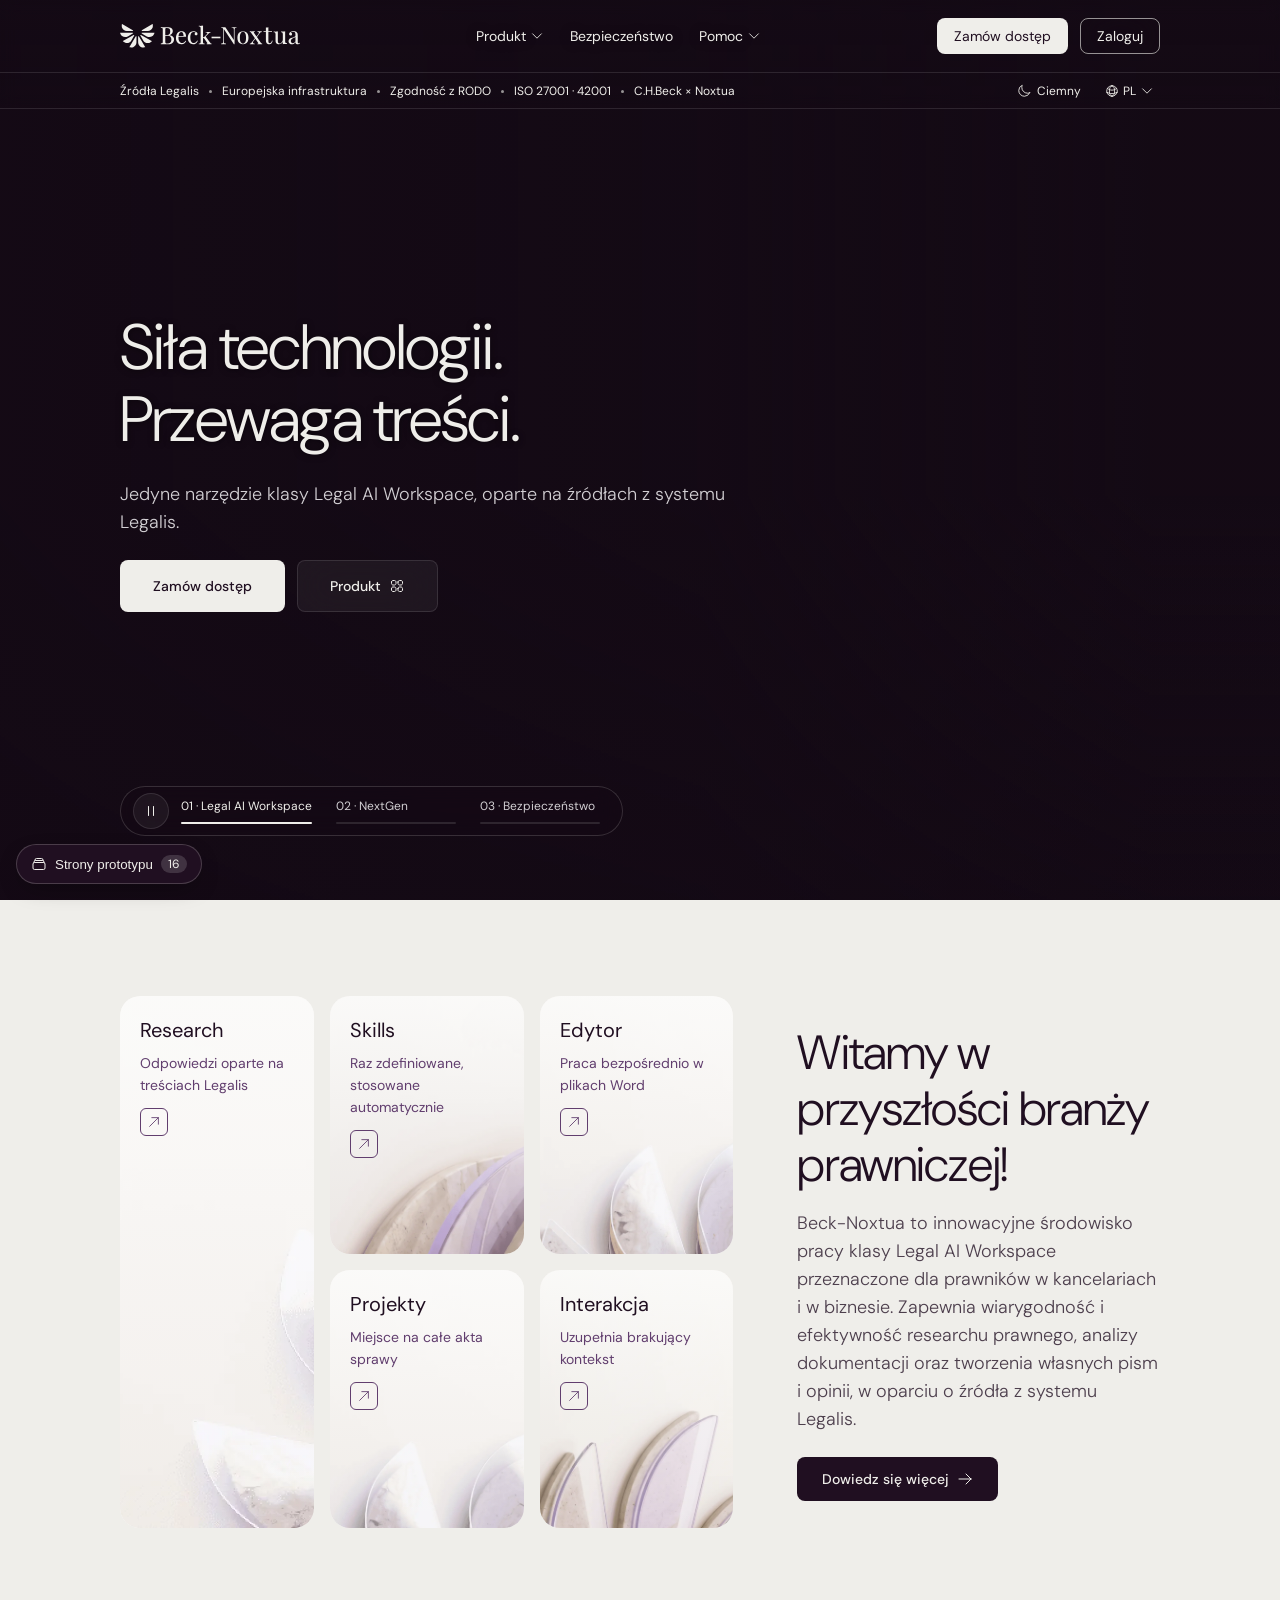
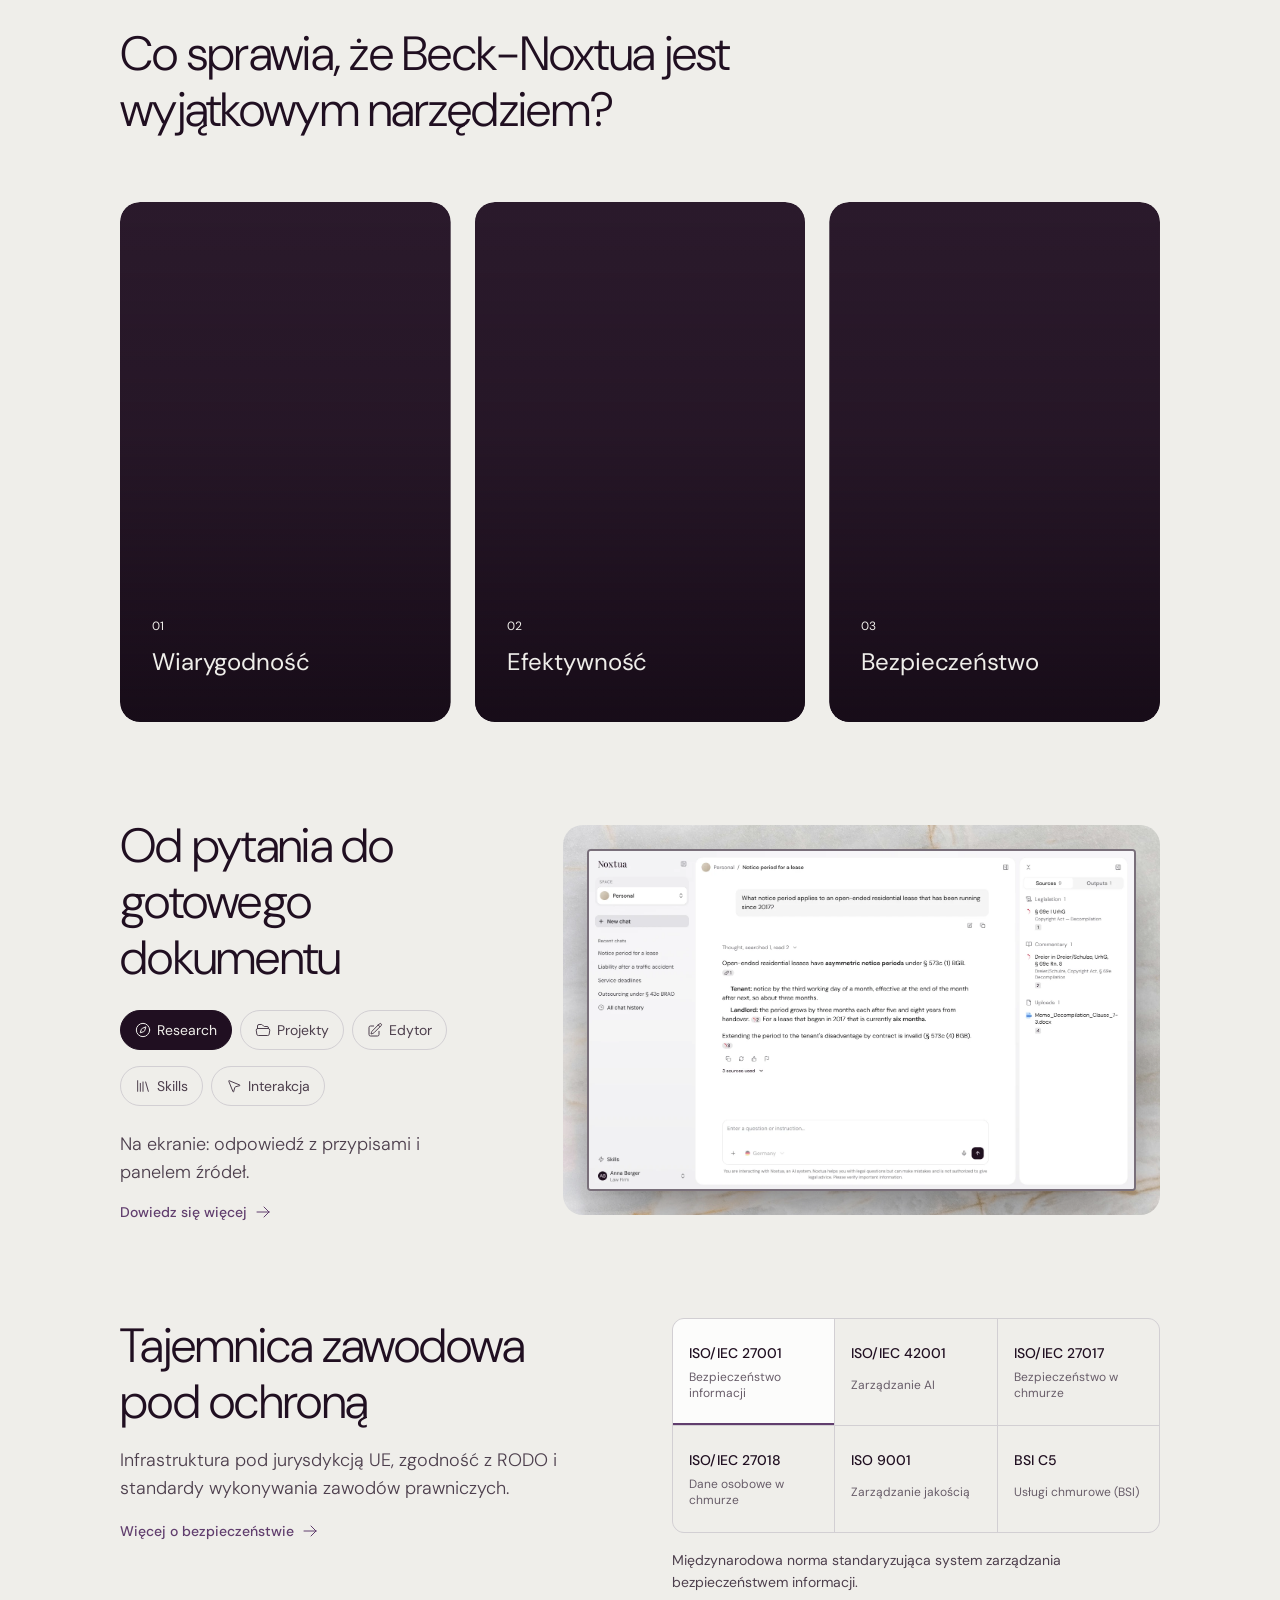
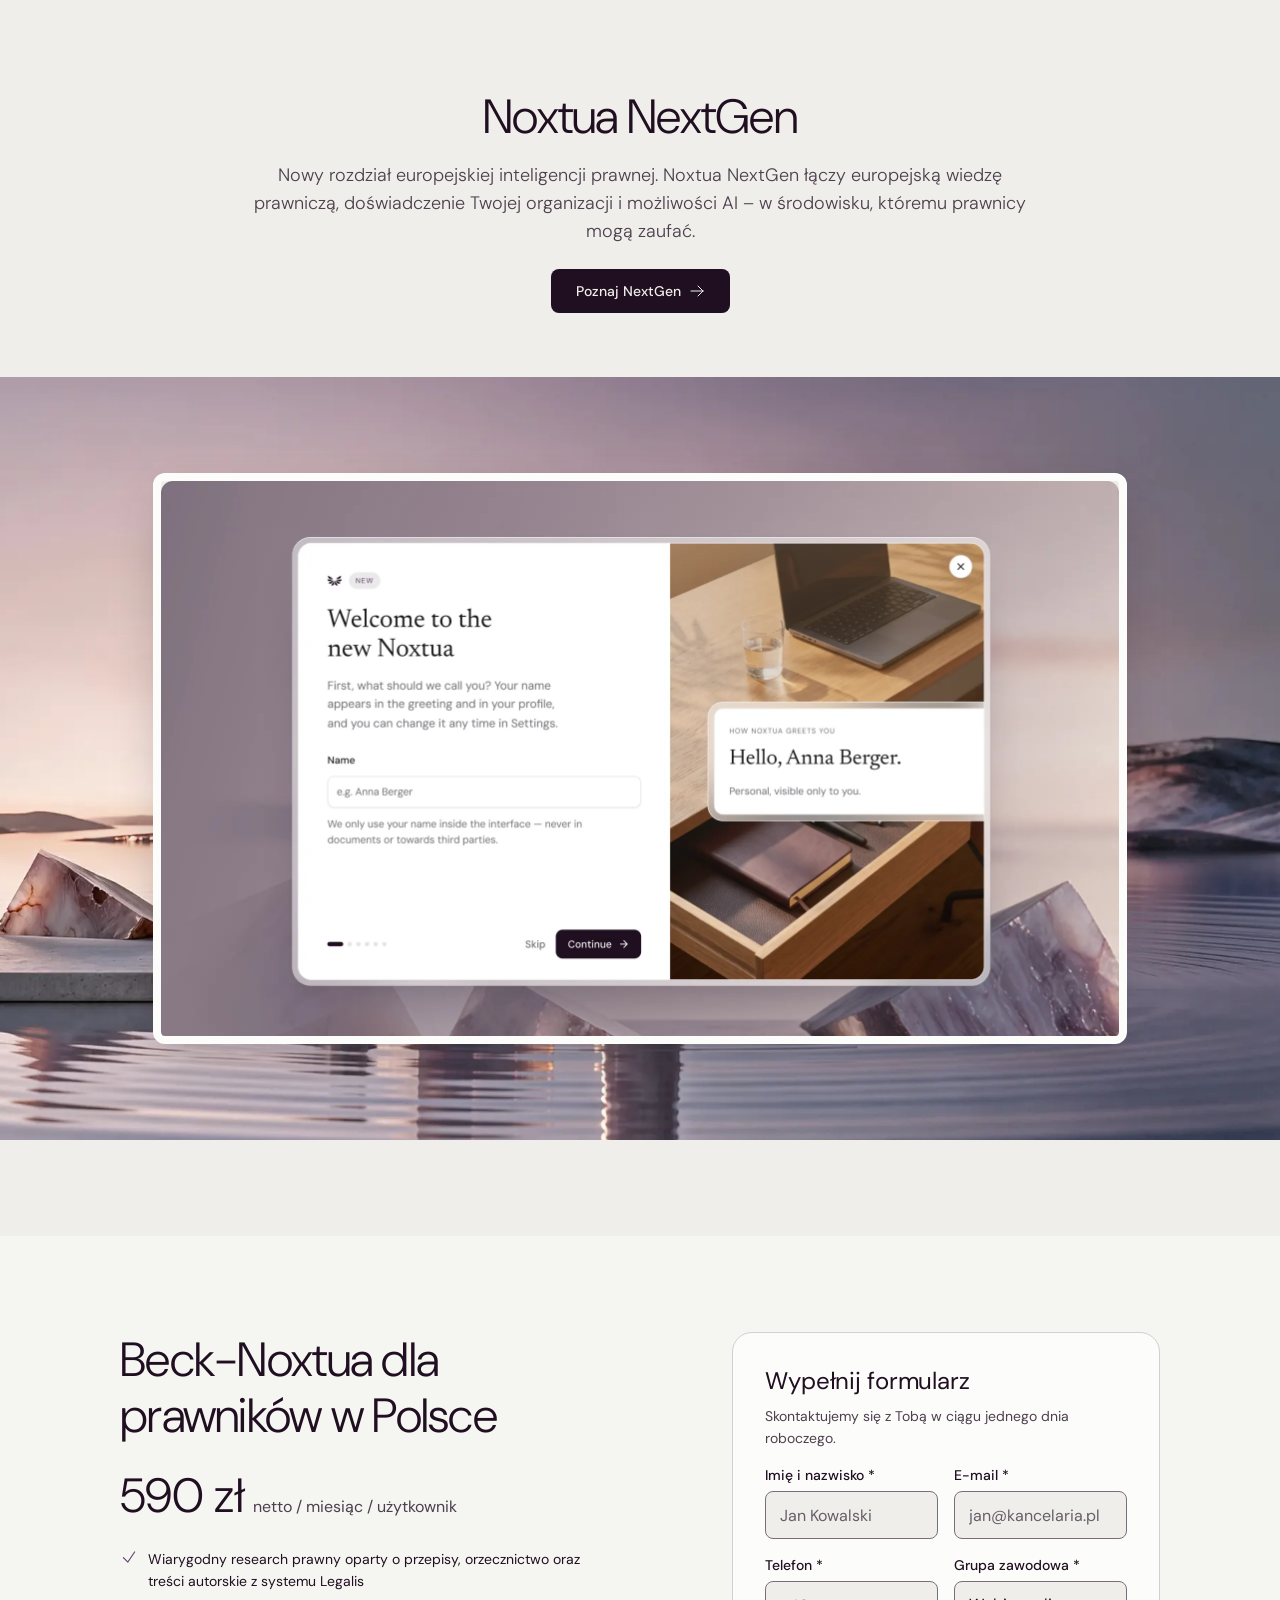
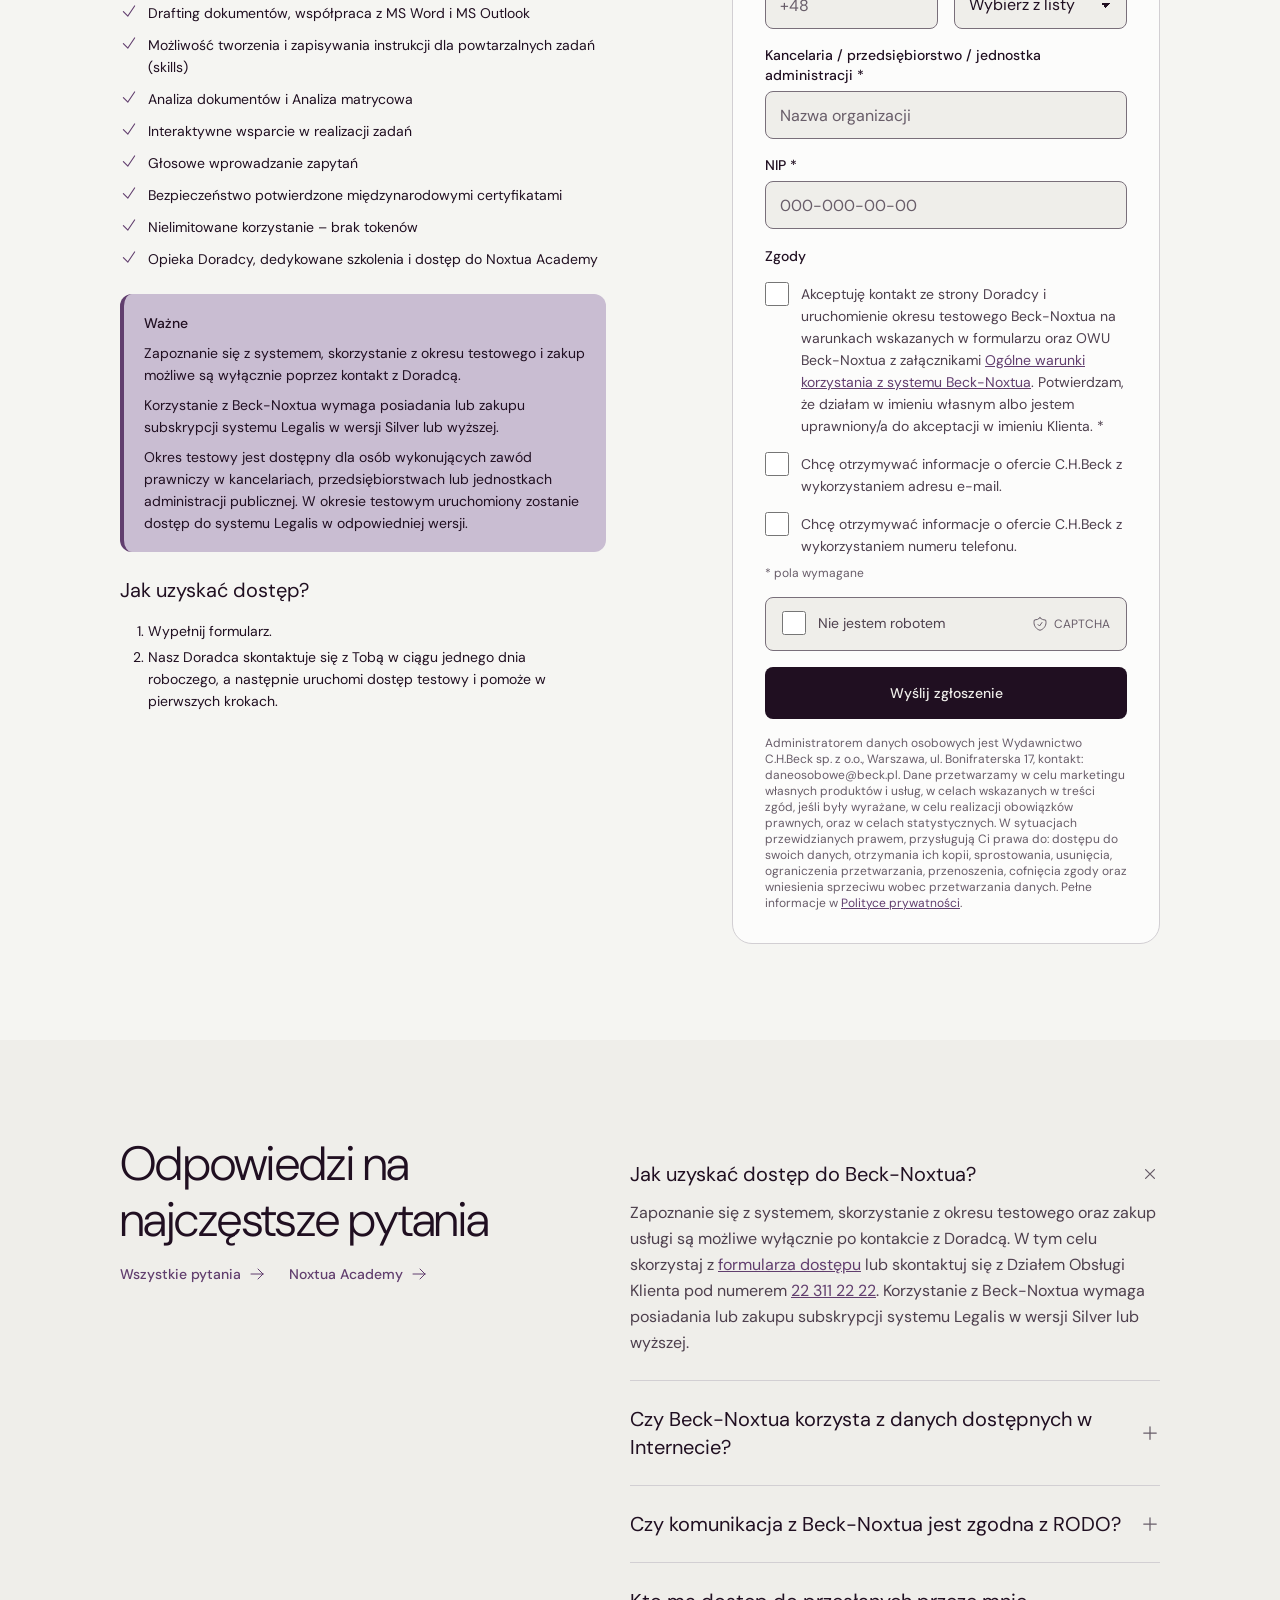
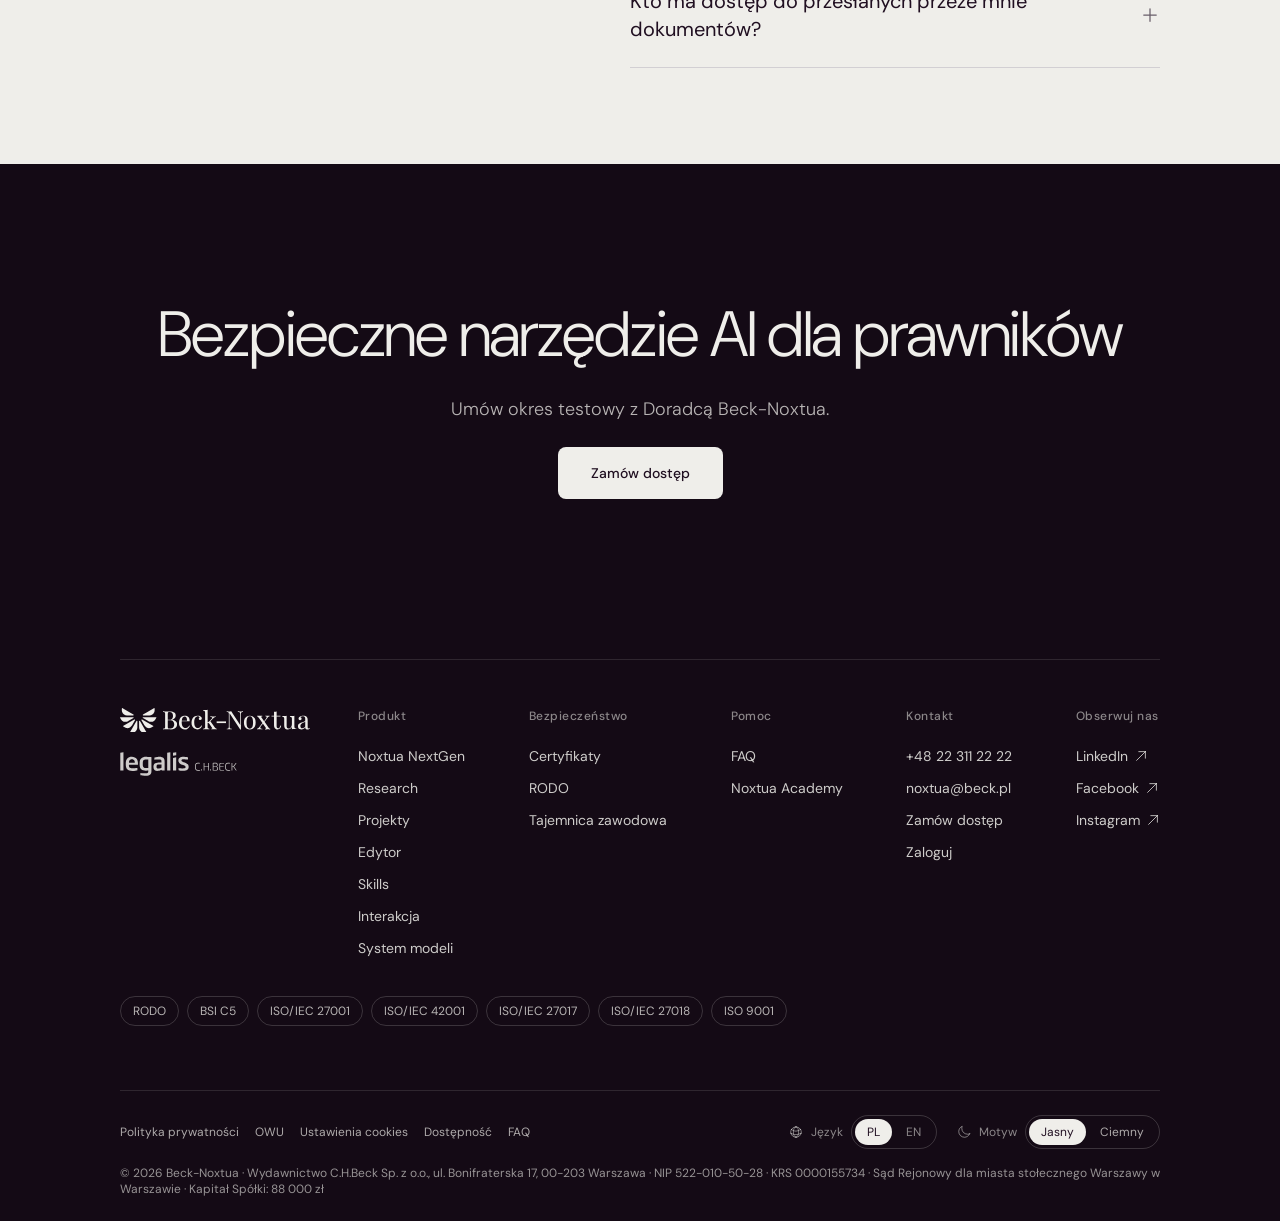
==== commit 047d2313: "Podgląd: kolejność sekcji strony głównej, odstępy" ====
--- a/prototyp/index.html
+++ b/prototyp/index.html
@@ -1010,7 +1010,7 @@
 </div></section>
 
 <!-- ============ TALL IMAGE CARDS ============ -->
-<section style="padding-top:var(--space-48)"><div class="wrap">
+<section style="padding-top:0"><div class="wrap">
   <div class="sec-head rv"><span class="eyebrow">Dlaczego Beck-Noxtua</span><h2 class="h1">Co sprawia, że Beck-Noxtua jest wyjątkowym narzędziem?</h2></div>
   <div class="tall stagger">
     <article class="tcard rv" tabindex="0"><div class="img" data-par style="background-image:url('https://framerusercontent.com/images/e5ye5ceLWIyS29sIuwleHFx3Wm4.jpg')"></div><span class="shade" aria-hidden="true"></span><div class="body"><span class="num">01</span><h3 class="h3">Wiarygodność</h3><div class="reveal"><p>Jedyne narzędzie klasy Legal AI Workspace, które w odpowiedziach wskazuje wprost źródła z systemu Legalis.</p></div></div></article>
@@ -1052,20 +1052,6 @@
   </div>
 </div></section>
 
-<!-- ============ NEXTGEN (v0.8) ============ -->
-<section id="nextgen-blok"><div class="wrap"><div class="center-head rv"><span class="eyebrow">Nowość</span><h2 class="h1">Noxtua NextGen</h2><p class="lead">Nowy rozdział europejskiej inteligencji prawnej. Noxtua NextGen łączy europejską wiedzę prawniczą, doświadczenie Twojej organizacji i możliwości AI – w środowisku, któremu prawnicy mogą zaufać.</p><a class="btn btn-primary" href="#/nextgen">Poznaj NextGen <span class="ico"><svg viewBox="0 0 24 24" fill="none" stroke="currentColor" stroke-width="1.5" stroke-linecap="round" stroke-linejoin="round" aria-hidden="true"><path d="M13.5 4.5 21 12m0 0-7.5 7.5M21 12H3"/></svg></span></a></div></div>
-<div class="shot-band kv rv"><img class="mock-pm" src="assets/img/nextgen/product-mockup.webp" alt="Noxtua NextGen: ekran powitalny nowej aplikacji" loading="lazy" width="1920" height="1126"></div></section>
-
-<!-- ============ QUOTES (ukryte do czasu prawdziwych opinii) ============ -->
-<section style="padding-top:0" hidden><div class="wrap">
-  <div class="sec-head rv"><span class="eyebrow">Opinie</span><h2 class="h1">Co mówią prawnicy</h2></div>
-  <div class="quotes stagger">
-    <figure class="quote rv"><blockquote>„Pierwsza analiza orzecznictwa zajęła kwadrans zamiast popołudnia. Źródła mam podane od razu.”</blockquote><cite>Radca prawny, kancelaria</cite></figure>
-    <figure class="quote rv"><blockquote>„Analiza matrycowa porządkuje due diligence. Różnice między umowami widzę w jednym widoku.”</blockquote><cite>Adwokat, kancelaria</cite></figure>
-    <figure class="quote rv"><blockquote>„Europejska infrastruktura przesądziła o wyborze. Bezpieczeństwo danych było dla nas kluczowe.”</blockquote><cite>Dyrektor działu prawnego</cite></figure>
-  </div>
-</div></section>
-
 <!-- ============ SECURITY ============ -->
 <section id="bezpieczenstwo" style="padding-top:0"><div class="wrap sec-grid">
   <div class="rv"><span class="eyebrow">Bezpieczeństwo</span><h2 class="h1" style="margin:12px 0 16px">Tajemnica zawodowa pod ochroną</h2>
@@ -1081,6 +1067,20 @@
       <button aria-pressed="false" data-d="Katalog kryteriów bezpieczeństwa usług chmurowych niemieckiego Federalnego Urzędu ds. Bezpieczeństwa Informacji (BSI)."><b>BSI C5</b><span>Usługi chmurowe (BSI)</span></button>
     </div>
     <p class="cert-desc" aria-live="polite">Międzynarodowa norma standaryzująca system zarządzania bezpieczeństwem informacji.</p>
+  </div>
+</div></section>
+
+<!-- ============ NEXTGEN (v0.8) ============ -->
+<section id="nextgen-blok" style="padding-top:0"><div class="wrap"><div class="center-head rv"><span class="eyebrow">Nowość</span><h2 class="h1">Noxtua NextGen</h2><p class="lead">Nowy rozdział europejskiej inteligencji prawnej. Noxtua NextGen łączy europejską wiedzę prawniczą, doświadczenie Twojej organizacji i możliwości AI – w środowisku, któremu prawnicy mogą zaufać.</p><a class="btn btn-primary" href="#/nextgen">Poznaj NextGen <span class="ico"><svg viewBox="0 0 24 24" fill="none" stroke="currentColor" stroke-width="1.5" stroke-linecap="round" stroke-linejoin="round" aria-hidden="true"><path d="M13.5 4.5 21 12m0 0-7.5 7.5M21 12H3"/></svg></span></a></div></div>
+<div class="shot-band kv rv"><img class="mock-pm" src="assets/img/nextgen/product-mockup.webp" alt="Noxtua NextGen: ekran powitalny nowej aplikacji" loading="lazy" width="1920" height="1126"></div></section>
+
+<!-- ============ QUOTES (ukryte do czasu prawdziwych opinii) ============ -->
+<section style="padding-top:0" hidden><div class="wrap">
+  <div class="sec-head rv"><span class="eyebrow">Opinie</span><h2 class="h1">Co mówią prawnicy</h2></div>
+  <div class="quotes stagger">
+    <figure class="quote rv"><blockquote>„Pierwsza analiza orzecznictwa zajęła kwadrans zamiast popołudnia. Źródła mam podane od razu.”</blockquote><cite>Radca prawny, kancelaria</cite></figure>
+    <figure class="quote rv"><blockquote>„Analiza matrycowa porządkuje due diligence. Różnice między umowami widzę w jednym widoku.”</blockquote><cite>Adwokat, kancelaria</cite></figure>
+    <figure class="quote rv"><blockquote>„Europejska infrastruktura przesądziła o wyborze. Bezpieczeństwo danych było dla nas kluczowe.”</blockquote><cite>Dyrektor działu prawnego</cite></figure>
   </div>
 </div></section>
 
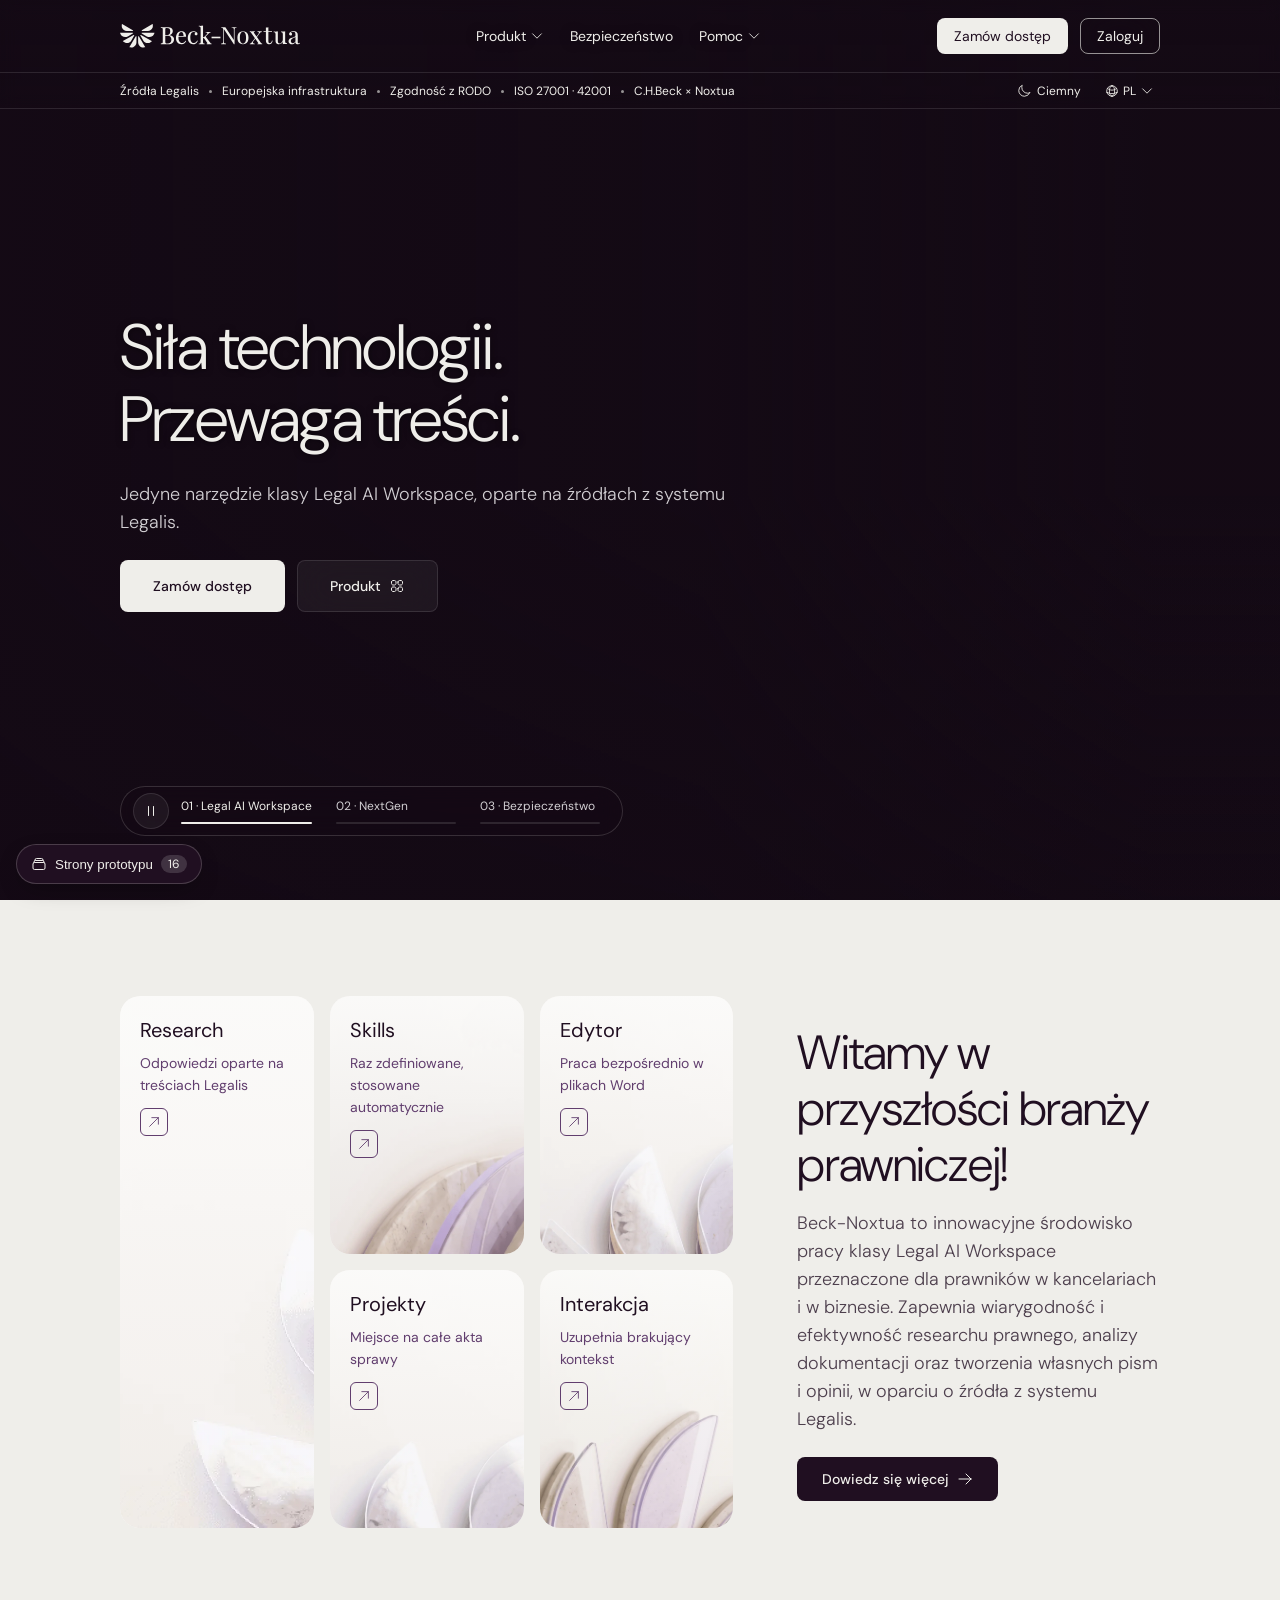
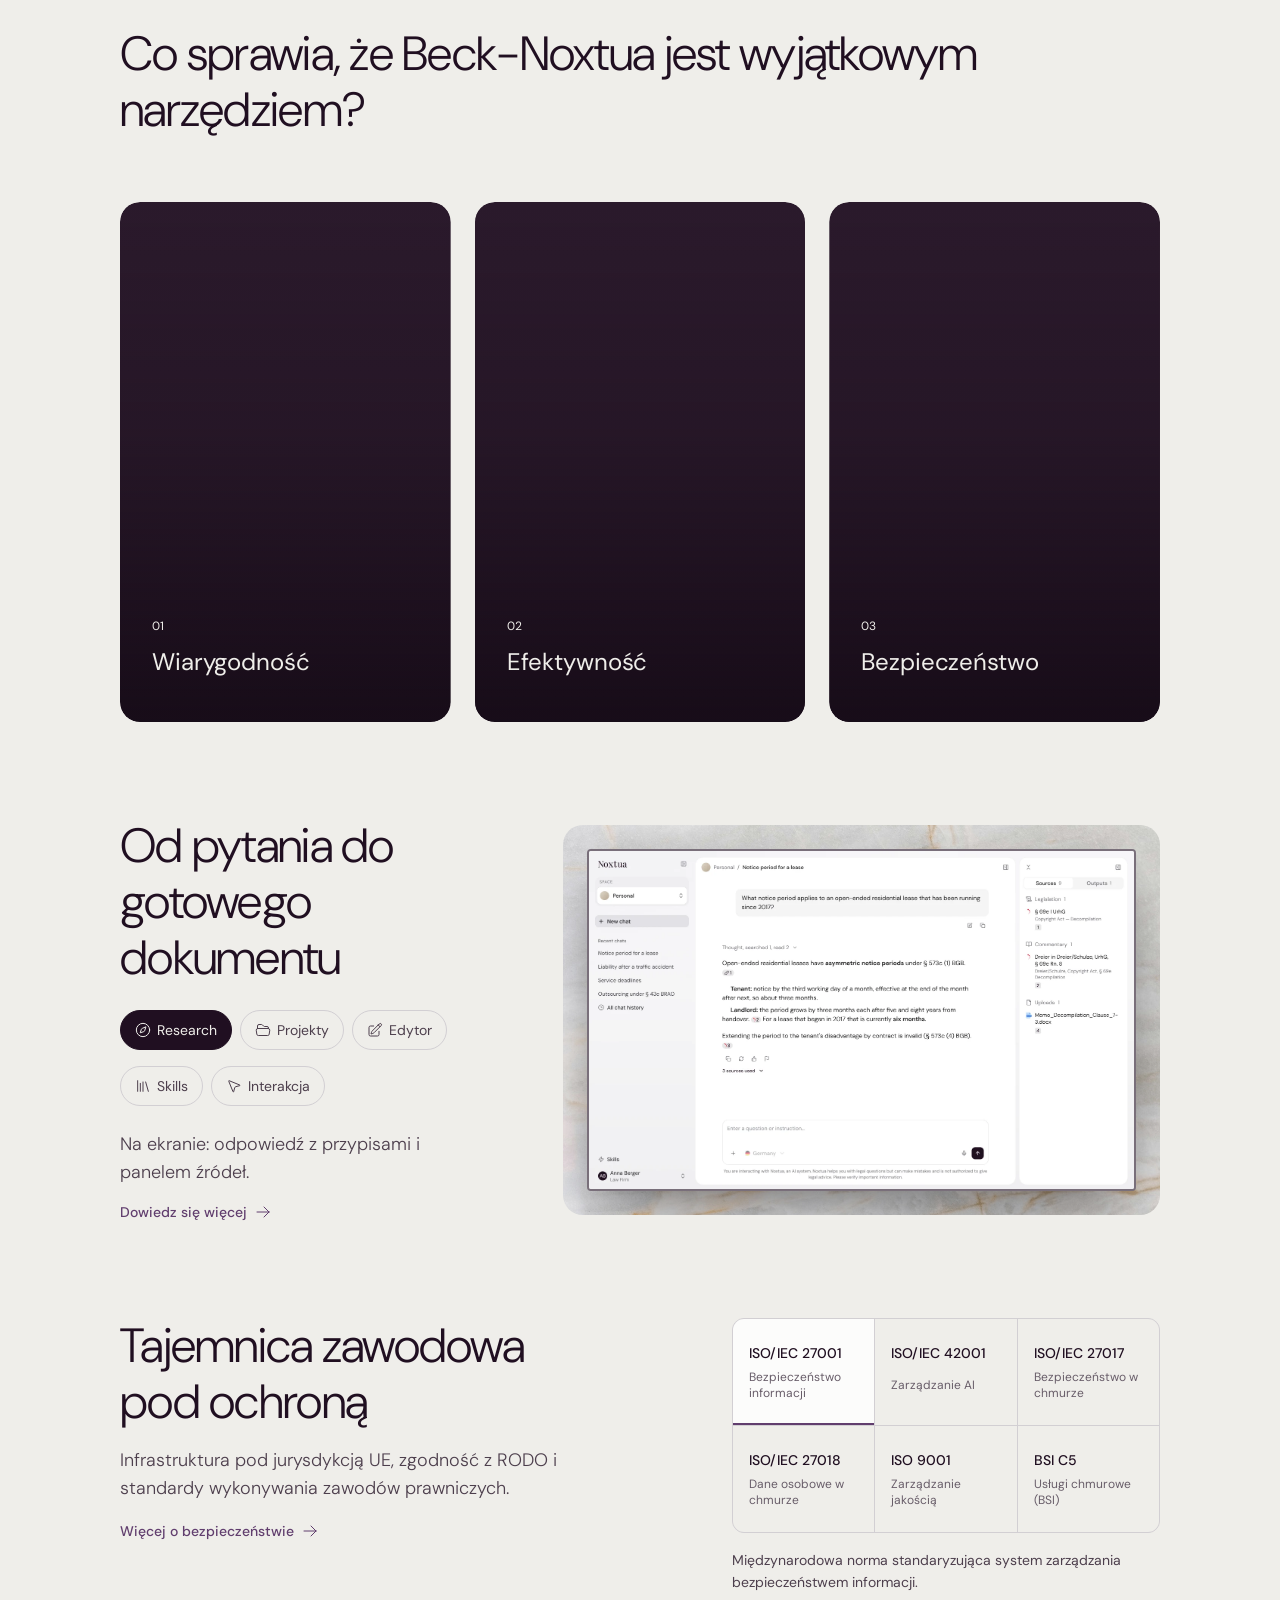
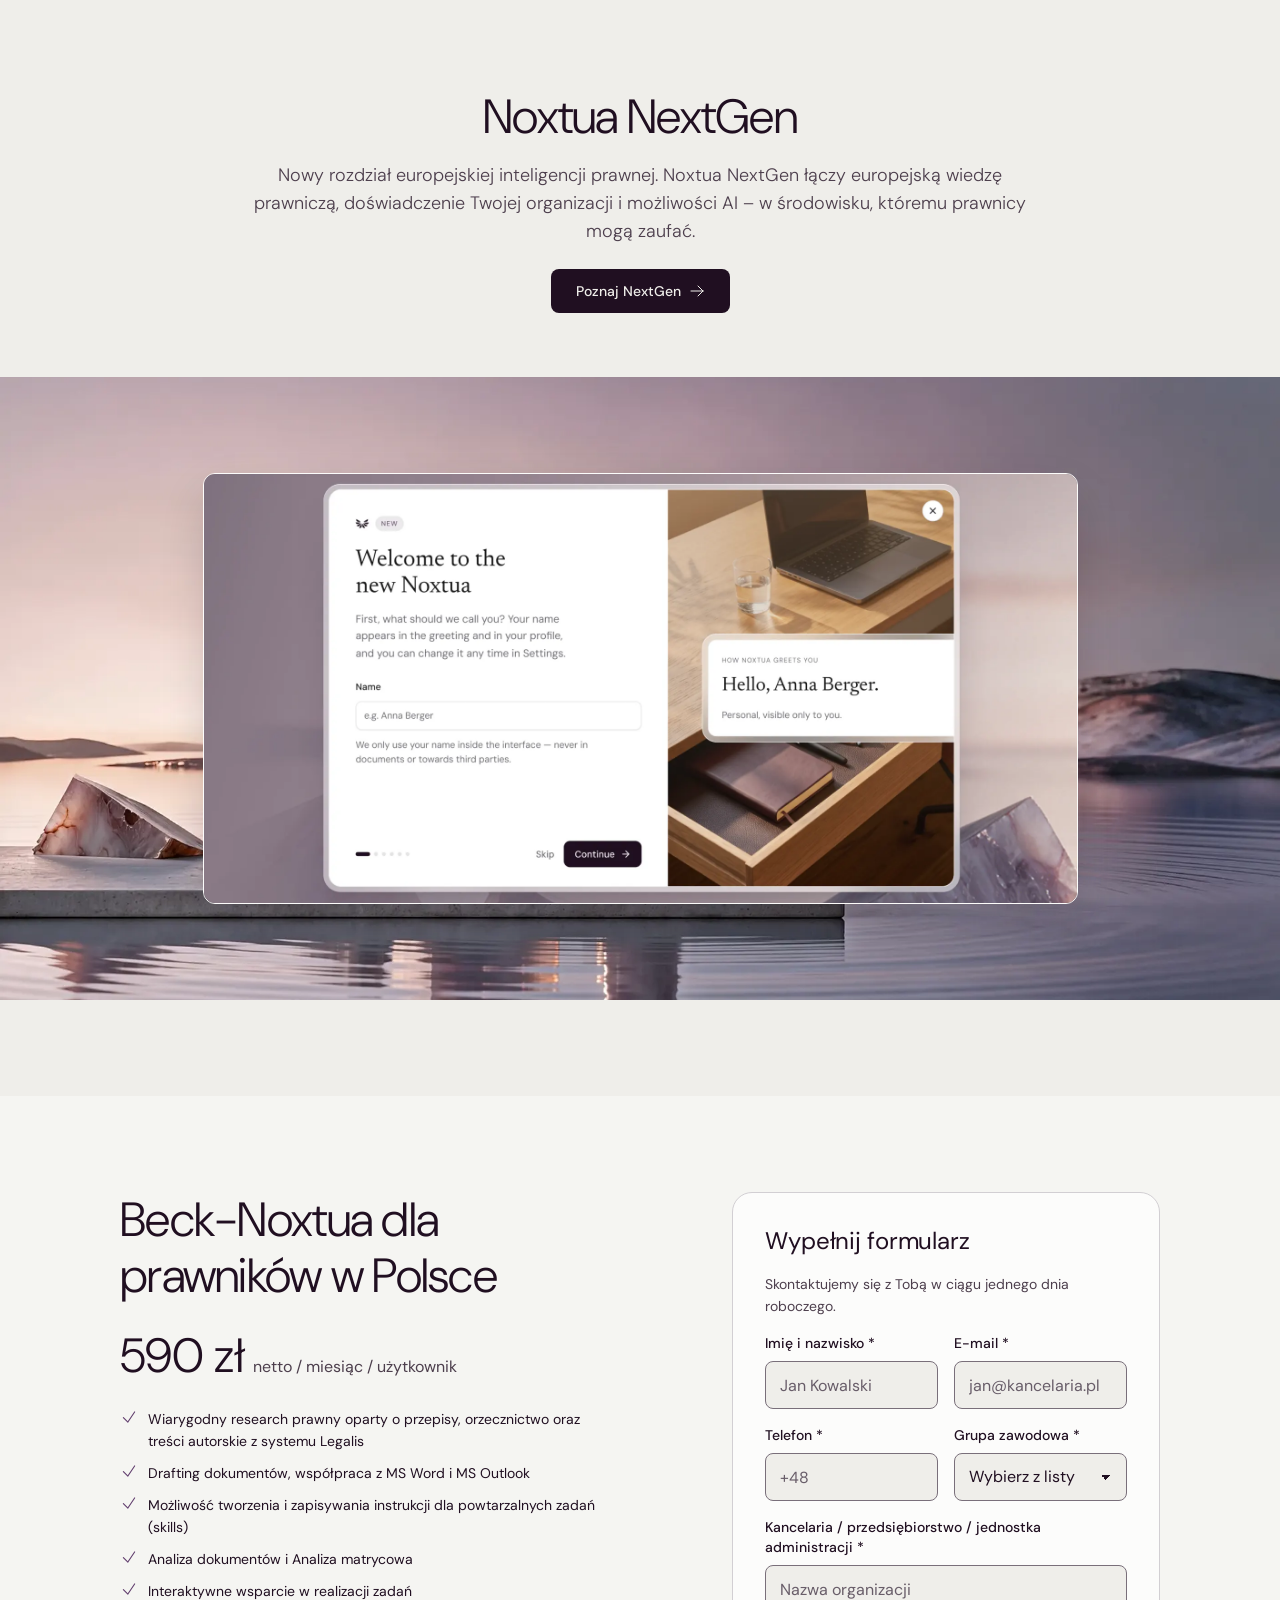
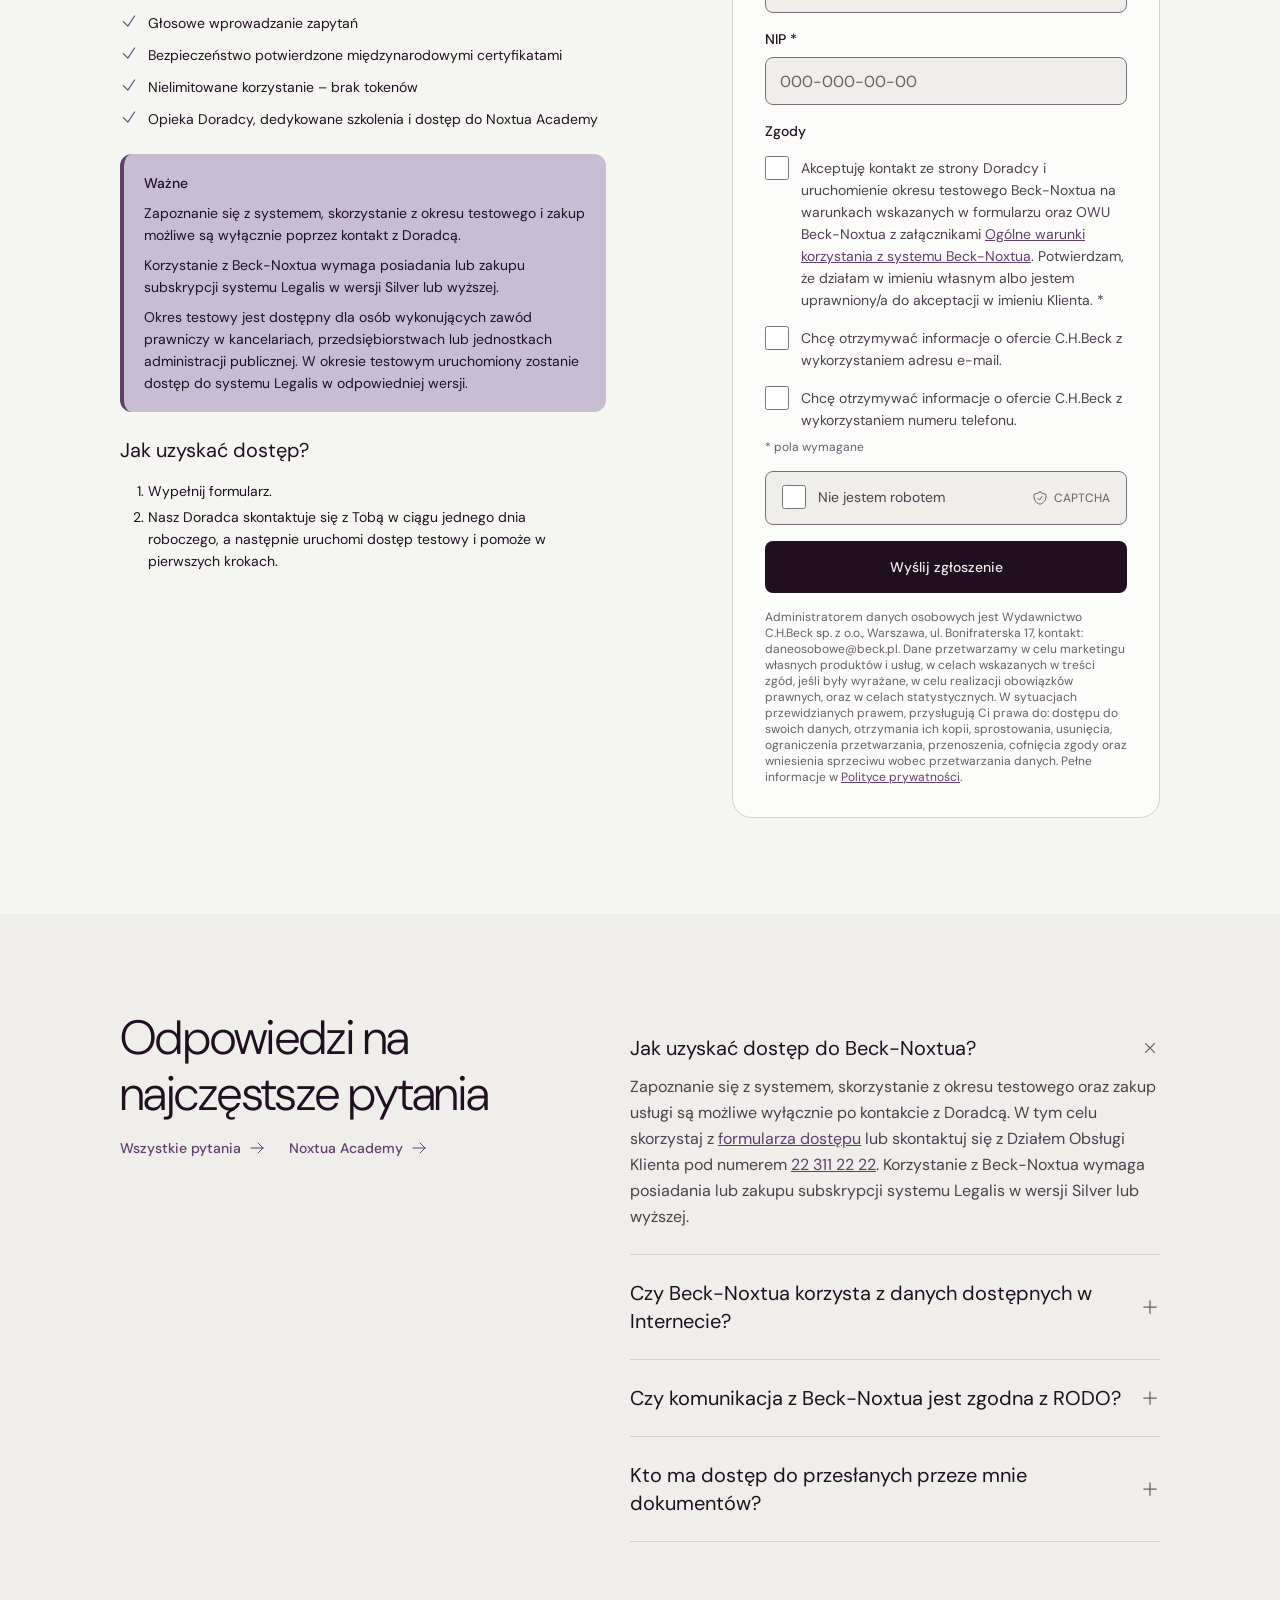
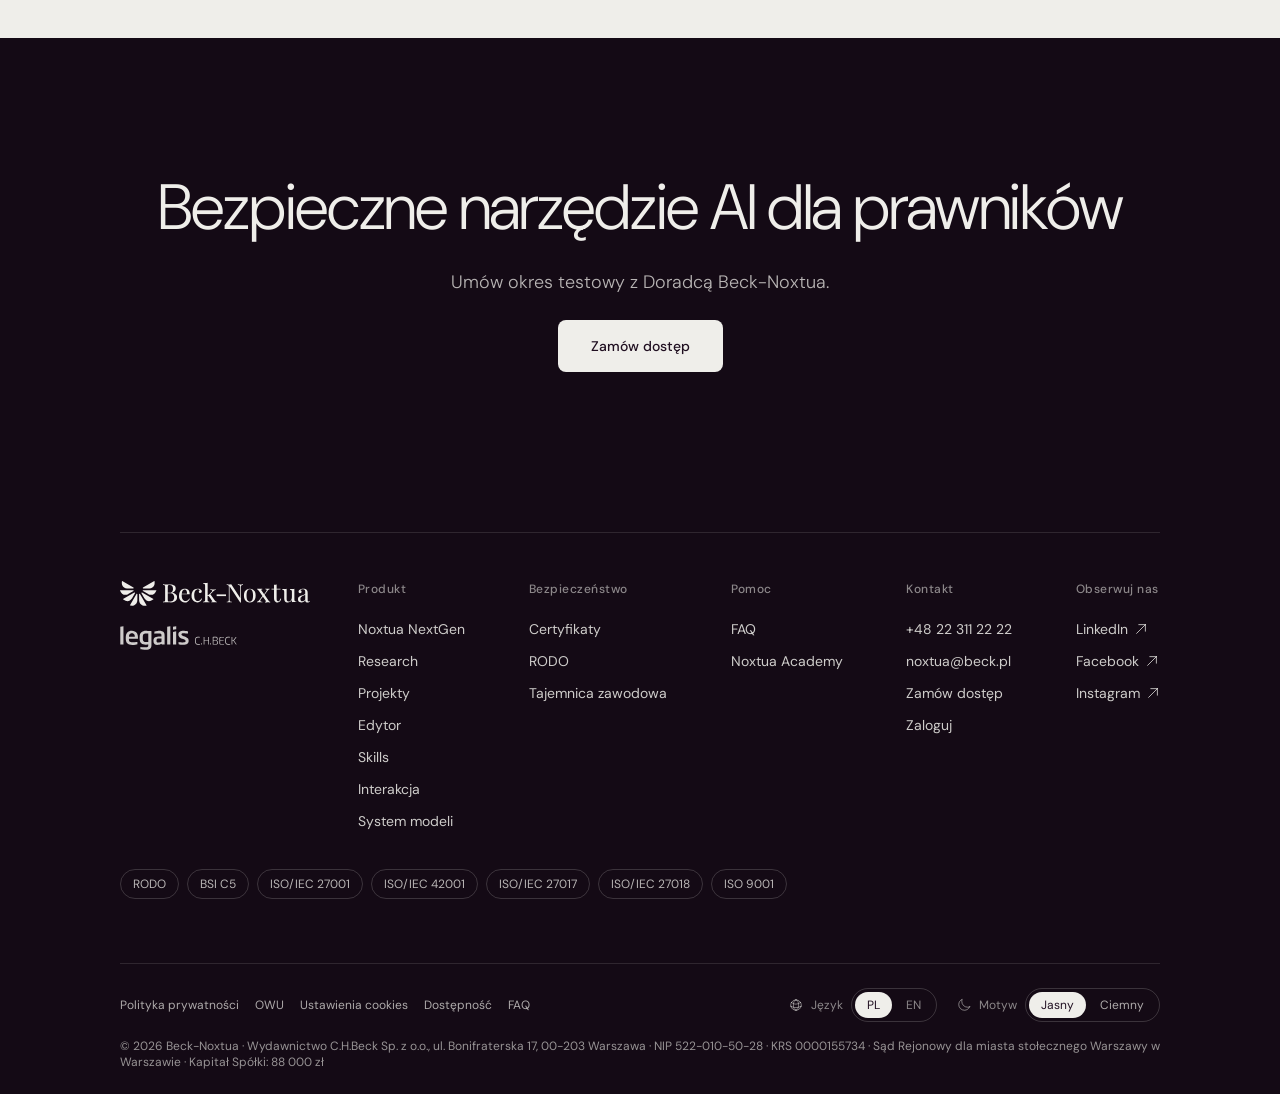
==== commit cc78f251: "Podgląd: wysokości sekcji strony głównej" ====
--- a/prototyp/index.html
+++ b/prototyp/index.html
@@ -276,7 +276,8 @@
 .quote cite{font-style:normal;font:var(--t-body-sm);color:var(--text-muted)}
 
 /* ================= security ================= */
-.sec-grid{display:grid;gap:var(--section-gap)} @media(min-width:1024px){.sec-grid{grid-template-columns:1fr 1fr;align-items:start}}
+.sec-grid{display:grid;gap:var(--section-gap)} /* jak Security section w Figmie: tekst layout/span-5, odstęp layout/column-gap, certyfikaty – reszta */
+@media(min-width:1024px){.sec-grid{grid-template-columns:minmax(0,var(--layout-span-5)) minmax(0,1fr);column-gap:var(--layout-column-gap);align-items:start}}
 .certs{display:grid;grid-template-columns:repeat(2,1fr);gap:1px;background:var(--border-default);border:1px solid var(--border-default);border-radius:var(--radius-md);overflow:hidden}
 @media(min-width:768px){.certs{grid-template-columns:repeat(3,1fr)}}
 .certs button{background:var(--bg-canvas);border:0;padding:var(--space-24) var(--space-16);text-align:left;cursor:pointer;display:grid;gap:6px;color:var(--text-primary);transition:background .2s}
@@ -293,7 +294,7 @@
 .note{margin-top:var(--space-24);font:var(--t-caption);color:var(--text-muted);display:grid;gap:4px}
 form.panel{background:var(--bg-elevated);border:1px solid var(--border-default);border-radius:var(--radius-lg);padding:var(--card-padding);display:grid;gap:var(--space-16)}
 .two{display:grid;gap:var(--space-16);align-items:start} @media(min-width:768px){.two{grid-template-columns:1fr 1fr}}
-.field{display:grid;gap:6px;align-content:start} .field label{font:var(--t-label)} .req{color:var(--feedback-error)}
+.field{display:grid;gap:var(--space-8);align-content:start} .field label{font:var(--t-label)} .req{color:var(--feedback-error)}
 .input{height:48px;width:100%;padding:0 14px;border-radius:var(--radius-sm);border:1px solid var(--border-strong);background:var(--bg-canvas);color:var(--text-primary);font:var(--t-body);transition:border-color .2s,box-shadow .2s}
 .input::placeholder{color:var(--text-muted)}
 .input:focus{outline:none;border-color:var(--focus-ring);box-shadow:0 0 0 3px color-mix(in srgb,var(--focus-ring) 25%,transparent)}
@@ -402,6 +403,7 @@
 .fcard .tile .ico{width:22px;height:22px}
 .fcard p{font:var(--t-body-sm);color:var(--text-secondary)}
 .sec-head.wide{max-width:792px}
+.sec-head.full{max-width:none}
 /* stopka: certyfikaty */
 .foot-certs{display:flex;flex-wrap:wrap;gap:8px;margin-top:var(--space-32)}
 .foot-certs span{font:var(--t-caption);padding:6px 12px;border-radius:999px;border:1px solid rgba(239,238,234,.18);color:rgba(239,238,234,.75)}
@@ -698,6 +700,8 @@
 .shot-band.kv{background:#2c1b2d url("assets/img/nextgen/kv.webp") center/cover no-repeat}
 .shot-band img.mock{aspect-ratio:16/10}
 .shot-band img.mock-pm{aspect-ratio:960/563;max-width:974px}
+/* jak w Figmie (Noxtua NextGen › Zrzut na teksturze): makieta screenshot/width × screenshot/height, kadr Fill, ramka 1 px */
+@media(min-width:768px){.shot-band img.mock-pm{max-width:var(--screenshot-width);aspect-ratio:auto;height:var(--screenshot-height);object-position:center;border-width:1px}}
 .tm-img.tm-shot{display:block;width:100%;height:auto;aspect-ratio:1.71;object-fit:cover;border-radius:var(--radius-md);background:var(--bg-subtle)}
 .tm-text .lead+.lead{margin-top:var(--space-4)}
 .anim-sec{padding:0;position:relative;height:var(--animation-height);overflow:hidden;background:#2c1b2d url("assets/img/nextgen/kv.webp") center/cover no-repeat}
@@ -1011,7 +1015,7 @@
 
 <!-- ============ TALL IMAGE CARDS ============ -->
 <section style="padding-top:0"><div class="wrap">
-  <div class="sec-head rv"><span class="eyebrow">Dlaczego Beck-Noxtua</span><h2 class="h1">Co sprawia, że Beck-Noxtua jest wyjątkowym narzędziem?</h2></div>
+  <div class="sec-head full rv"><span class="eyebrow">Dlaczego Beck-Noxtua</span><h2 class="h1">Co sprawia, że Beck-Noxtua jest wyjątkowym narzędziem?</h2></div>
   <div class="tall stagger">
     <article class="tcard rv" tabindex="0"><div class="img" data-par style="background-image:url('https://framerusercontent.com/images/e5ye5ceLWIyS29sIuwleHFx3Wm4.jpg')"></div><span class="shade" aria-hidden="true"></span><div class="body"><span class="num">01</span><h3 class="h3">Wiarygodność</h3><div class="reveal"><p>Jedyne narzędzie klasy Legal AI Workspace, które w odpowiedziach wskazuje wprost źródła z systemu Legalis.</p></div></div></article>
     <article class="tcard rv" tabindex="0"><div class="img" data-par style="background-image:url('https://framerusercontent.com/images/v9vVYu2sUV8hb3FCgQ5YzrCrNs.png')"></div><span class="shade" aria-hidden="true"></span><div class="body"><span class="num">02</span><h3 class="h3">Efektywność</h3><div class="reveal"><p>Wielokrotnie szybsze przygotowanie pism i opinii – bez limitu tokenów.</p></div></div></article>
@@ -1095,7 +1099,7 @@
     <div class="important" role="note"><b>Ważne</b><span>Zapoznanie się z systemem, skorzystanie z okresu testowego i zakup możliwe są wyłącznie poprzez kontakt z Doradcą.</span><span>Korzystanie z Beck-Noxtua wymaga posiadania lub zakupu subskrypcji systemu Legalis w wersji Silver lub wyższej.</span><span>Okres testowy jest dostępny dla osób wykonujących zawód prawniczy w kancelariach, przedsiębiorstwach lub jednostkach administracji publicznej. W okresie testowym uruchomiony zostanie dostęp do systemu Legalis w odpowiedniej wersji.</span></div>
   </div>
   <form class="panel rv lead-form" id="form" data-prefix="" novalidate>
-    <h3 class="h3">Wypełnij formularz</h3><p class="small muted" style="margin-top:-8px">Skontaktujemy się z Tobą w ciągu jednego dnia roboczego.</p>
+    <h3 class="h3">Wypełnij formularz</h3><p class="small muted">Skontaktujemy się z Tobą w ciągu jednego dnia roboczego.</p>
     <div class="alert err" id="aErr" role="alert" tabindex="-1"><span class="ico"><svg viewBox="0 0 24 24" fill="none" stroke="currentColor" stroke-width="1.5" stroke-linecap="round" stroke-linejoin="round" aria-hidden="true"><path d="M12 9v3.75m9-.75a9 9 0 1 1-18 0 9 9 0 0 1 18 0Zm-9 3.75h.008v.008H12v-.008Z"/></svg></span><div><b style="font-weight:500" id="aErrT">Uzupełnij pola, aby wysłać zgłoszenie</b><ul id="aErrL"></ul></div></div>
     <div class="two">
       <div class="field"><label for="name">Imię i nazwisko *</label><input class="input" id="name" required aria-required="true" aria-describedby="name-err" autocomplete="name" placeholder="Jan Kowalski"><span class="hint err" id="name-err" aria-live="polite"><span class="ico"><svg viewBox="0 0 24 24" fill="none" stroke="currentColor" stroke-width="1.5" stroke-linecap="round" stroke-linejoin="round" aria-hidden="true"><path d="M12 9v3.75m9-.75a9 9 0 1 1-18 0 9 9 0 0 1 18 0Zm-9 3.75h.008v.008H12v-.008Z"/></svg></span>Podaj imię i nazwisko.</span></div>
@@ -1107,7 +1111,7 @@
     </div>
     <div class="field"><label for="org">Kancelaria / przedsiębiorstwo / jednostka administracji *</label><input class="input" id="org" required aria-required="true" aria-describedby="org-err" autocomplete="organization" placeholder="Nazwa organizacji"><span class="hint err" id="org-err" aria-live="polite"><span class="ico"><svg viewBox="0 0 24 24" fill="none" stroke="currentColor" stroke-width="1.5" stroke-linecap="round" stroke-linejoin="round" aria-hidden="true"><path d="M12 9v3.75m9-.75a9 9 0 1 1-18 0 9 9 0 0 1 18 0Zm-9 3.75h.008v.008H12v-.008Z"/></svg></span>Podaj nazwę kancelarii, przedsiębiorstwa lub jednostki.</span></div>
     <div class="field"><label for="nip">NIP *</label><input class="input" id="nip" required aria-required="true" aria-describedby="nip-err nip-ok" inputmode="numeric" placeholder="000-000-00-00"><span class="hint err" id="nip-err" aria-live="polite"><span class="ico"><svg viewBox="0 0 24 24" fill="none" stroke="currentColor" stroke-width="1.5" stroke-linecap="round" stroke-linejoin="round" aria-hidden="true"><path d="M12 9v3.75m9-.75a9 9 0 1 1-18 0 9 9 0 0 1 18 0Zm-9 3.75h.008v.008H12v-.008Z"/></svg></span>Nieprawidłowy NIP – sprawdź cyfry.</span><span class="hint ok" id="nip-ok" aria-live="polite"><span class="ico"><svg viewBox="0 0 24 24" fill="none" stroke="currentColor" stroke-width="1.5" stroke-linecap="round" stroke-linejoin="round" aria-hidden="true"><path d="M9 12.75 11.25 15 15 9.75M21 12a9 9 0 1 1-18 0 9 9 0 0 1 18 0Z"/></svg></span>NIP poprawny</span></div>
-    <p class="small" style="font-weight:500">Zgody</p>
+    <p style="font:var(--t-label)">Zgody</p>
     <label class="check" id="c1wrap"><input type="checkbox" id="c1" required aria-required="true" aria-describedby="c1-err"><span>Akceptuję kontakt ze strony Doradcy i uruchomienie okresu testowego Beck-Noxtua na warunkach wskazanych w formularzu oraz OWU Beck-Noxtua z załącznikami <a href="https://beck-noxtua.pl/wp-content/uploads/2026/10/OWU-Beck-Noxtua-zalaczniki-16_10_2026.pdf" target="_blank" rel="noopener">Ogólne warunki korzystania z systemu Beck-Noxtua</a>. Potwierdzam, że działam w imieniu własnym albo jestem uprawniony/a do akceptacji w imieniu Klienta. *</span></label>
     <span class="hint err" id="c1-err" aria-live="polite"><span class="ico"><svg viewBox="0 0 24 24" fill="none" stroke="currentColor" stroke-width="1.5" stroke-linecap="round" stroke-linejoin="round" aria-hidden="true"><path d="M12 9v3.75m9-.75a9 9 0 1 1-18 0 9 9 0 0 1 18 0Zm-9 3.75h.008v.008H12v-.008Z"/></svg></span>Zaznacz zgodę, aby wysłać zgłoszenie.</span>
     <label class="check"><input type="checkbox"><span>Chcę otrzymywać informacje o ofercie C.H.Beck z wykorzystaniem adresu e-mail.</span></label>
@@ -1255,7 +1259,7 @@
     <div class="important" role="note"><b>Ważne</b><span>Zapoznanie się z systemem, skorzystanie z okresu testowego i zakup możliwe są wyłącznie poprzez kontakt z Doradcą.</span><span>Korzystanie z Beck-Noxtua wymaga posiadania lub zakupu subskrypcji systemu Legalis w wersji Silver lub wyższej.</span><span>Okres testowy jest dostępny dla osób wykonujących zawód prawniczy w kancelariach, przedsiębiorstwach lub jednostkach administracji publicznej. W okresie testowym uruchomiony zostanie dostęp do systemu Legalis w odpowiedniej wersji.</span></div>
   </div>
   <form class="panel rv lead-form" id="z-form" data-prefix="z-" novalidate>
-    <h3 class="h3">Wypełnij formularz</h3><p class="small muted" style="margin-top:-8px">Skontaktujemy się z Tobą w ciągu jednego dnia roboczego.</p>
+    <h3 class="h3">Wypełnij formularz</h3><p class="small muted">Skontaktujemy się z Tobą w ciągu jednego dnia roboczego.</p>
     <div class="alert err" id="z-aErr" role="alert" tabindex="-1"><span class="ico"><svg viewBox="0 0 24 24" fill="none" stroke="currentColor" stroke-width="1.5" stroke-linecap="round" stroke-linejoin="round" aria-hidden="true"><path d="M12 9v3.75m9-.75a9 9 0 1 1-18 0 9 9 0 0 1 18 0Zm-9 3.75h.008v.008H12v-.008Z"/></svg></span><div><b style="font-weight:500" id="z-aErrT">Uzupełnij pola, aby wysłać zgłoszenie</b><ul id="z-aErrL"></ul></div></div>
     <div class="two">
       <div class="field"><label for="z-name">Imię i nazwisko *</label><input class="input" id="z-name" required aria-required="true" aria-describedby="z-name-err" autocomplete="name" placeholder="Jan Kowalski"><span class="hint err" id="z-name-err" aria-live="polite"><span class="ico"><svg viewBox="0 0 24 24" fill="none" stroke="currentColor" stroke-width="1.5" stroke-linecap="round" stroke-linejoin="round" aria-hidden="true"><path d="M12 9v3.75m9-.75a9 9 0 1 1-18 0 9 9 0 0 1 18 0Zm-9 3.75h.008v.008H12v-.008Z"/></svg></span>Podaj imię i nazwisko.</span></div>
@@ -1267,7 +1271,7 @@
     </div>
     <div class="field"><label for="z-org">Kancelaria / przedsiębiorstwo / jednostka administracji *</label><input class="input" id="z-org" required aria-required="true" aria-describedby="z-org-err" autocomplete="organization" placeholder="Nazwa organizacji"><span class="hint err" id="z-org-err" aria-live="polite"><span class="ico"><svg viewBox="0 0 24 24" fill="none" stroke="currentColor" stroke-width="1.5" stroke-linecap="round" stroke-linejoin="round" aria-hidden="true"><path d="M12 9v3.75m9-.75a9 9 0 1 1-18 0 9 9 0 0 1 18 0Zm-9 3.75h.008v.008H12v-.008Z"/></svg></span>Podaj nazwę kancelarii, przedsiębiorstwa lub jednostki.</span></div>
     <div class="field"><label for="z-nip">NIP *</label><input class="input" id="z-nip" required aria-required="true" aria-describedby="z-nip-err z-nip-ok" inputmode="numeric" placeholder="000-000-00-00"><span class="hint err" id="z-nip-err" aria-live="polite"><span class="ico"><svg viewBox="0 0 24 24" fill="none" stroke="currentColor" stroke-width="1.5" stroke-linecap="round" stroke-linejoin="round" aria-hidden="true"><path d="M12 9v3.75m9-.75a9 9 0 1 1-18 0 9 9 0 0 1 18 0Zm-9 3.75h.008v.008H12v-.008Z"/></svg></span>Nieprawidłowy NIP – sprawdź cyfry.</span><span class="hint ok" id="z-nip-ok" aria-live="polite"><span class="ico"><svg viewBox="0 0 24 24" fill="none" stroke="currentColor" stroke-width="1.5" stroke-linecap="round" stroke-linejoin="round" aria-hidden="true"><path d="M9 12.75 11.25 15 15 9.75M21 12a9 9 0 1 1-18 0 9 9 0 0 1 18 0Z"/></svg></span>NIP poprawny</span></div>
-    <p class="small" style="font-weight:500">Zgody</p>
+    <p style="font:var(--t-label)">Zgody</p>
     <label class="check" id="z-c1wrap"><input type="checkbox" id="z-c1" required aria-required="true" aria-describedby="z-c1-err"><span>Akceptuję kontakt ze strony Doradcy i uruchomienie okresu testowego Beck-Noxtua na warunkach wskazanych w formularzu oraz OWU Beck-Noxtua z załącznikami <a href="https://beck-noxtua.pl/wp-content/uploads/2026/10/OWU-Beck-Noxtua-zalaczniki-16_10_2026.pdf" target="_blank" rel="noopener">Ogólne warunki korzystania z systemu Beck-Noxtua</a>. Potwierdzam, że działam w imieniu własnym albo jestem uprawniony/a do akceptacji w imieniu Klienta. *</span></label>
     <span class="hint err" id="z-c1-err" aria-live="polite"><span class="ico"><svg viewBox="0 0 24 24" fill="none" stroke="currentColor" stroke-width="1.5" stroke-linecap="round" stroke-linejoin="round" aria-hidden="true"><path d="M12 9v3.75m9-.75a9 9 0 1 1-18 0 9 9 0 0 1 18 0Zm-9 3.75h.008v.008H12v-.008Z"/></svg></span>Zaznacz zgodę, aby wysłać zgłoszenie.</span>
     <label class="check"><input type="checkbox"><span>Chcę otrzymywać informacje o ofercie C.H.Beck z wykorzystaniem adresu e-mail.</span></label>
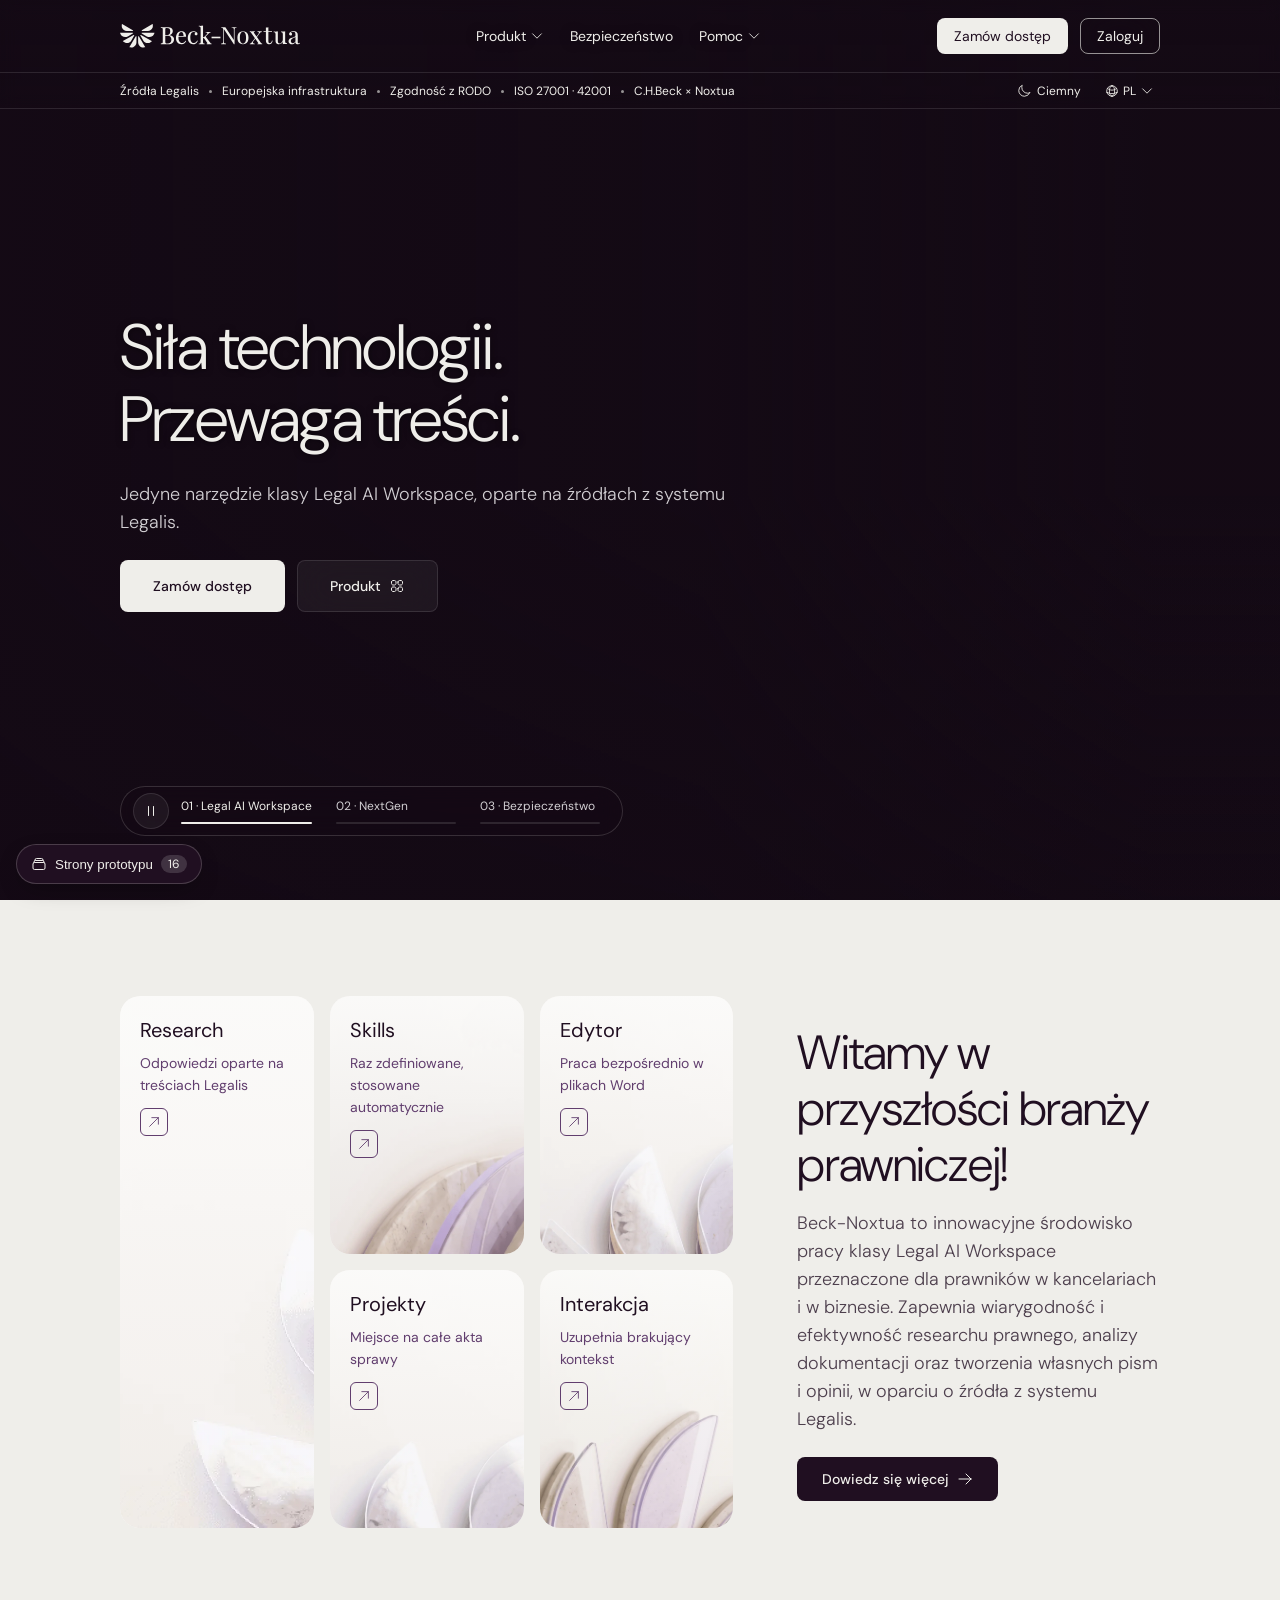
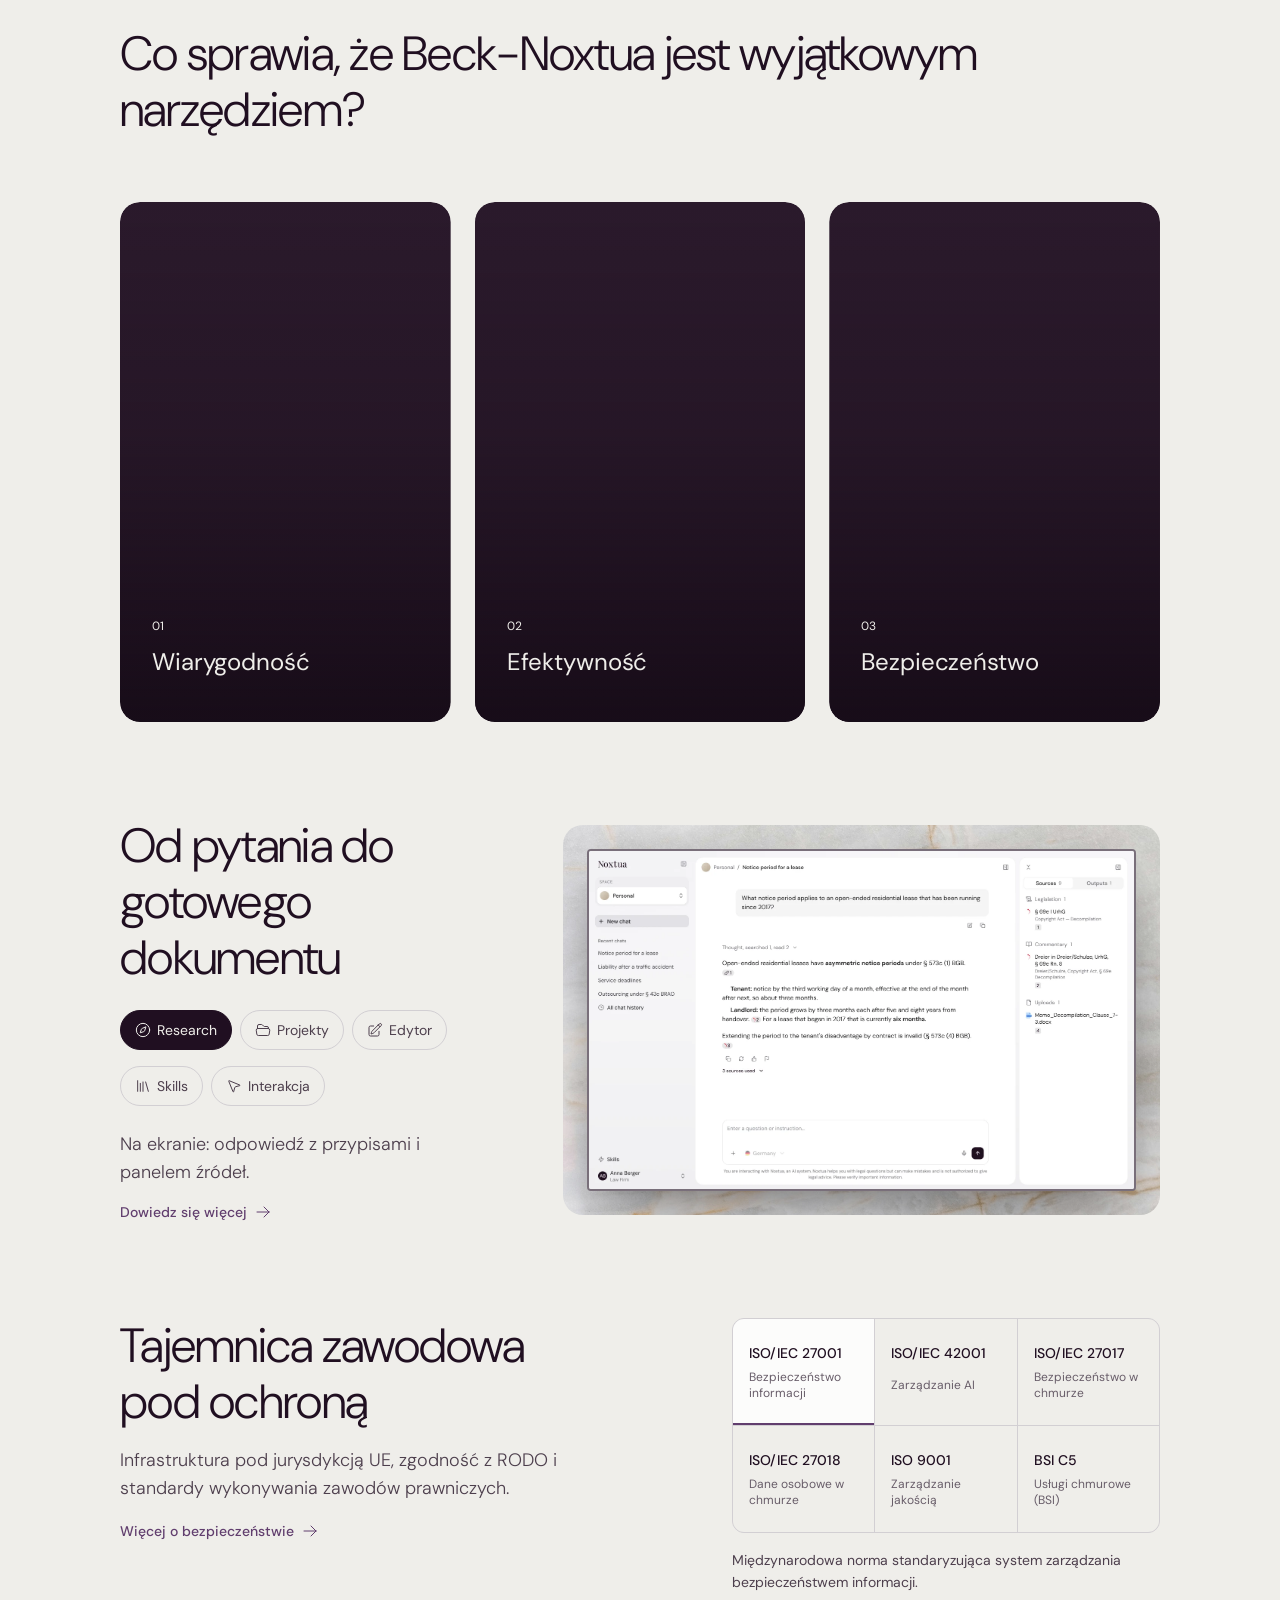
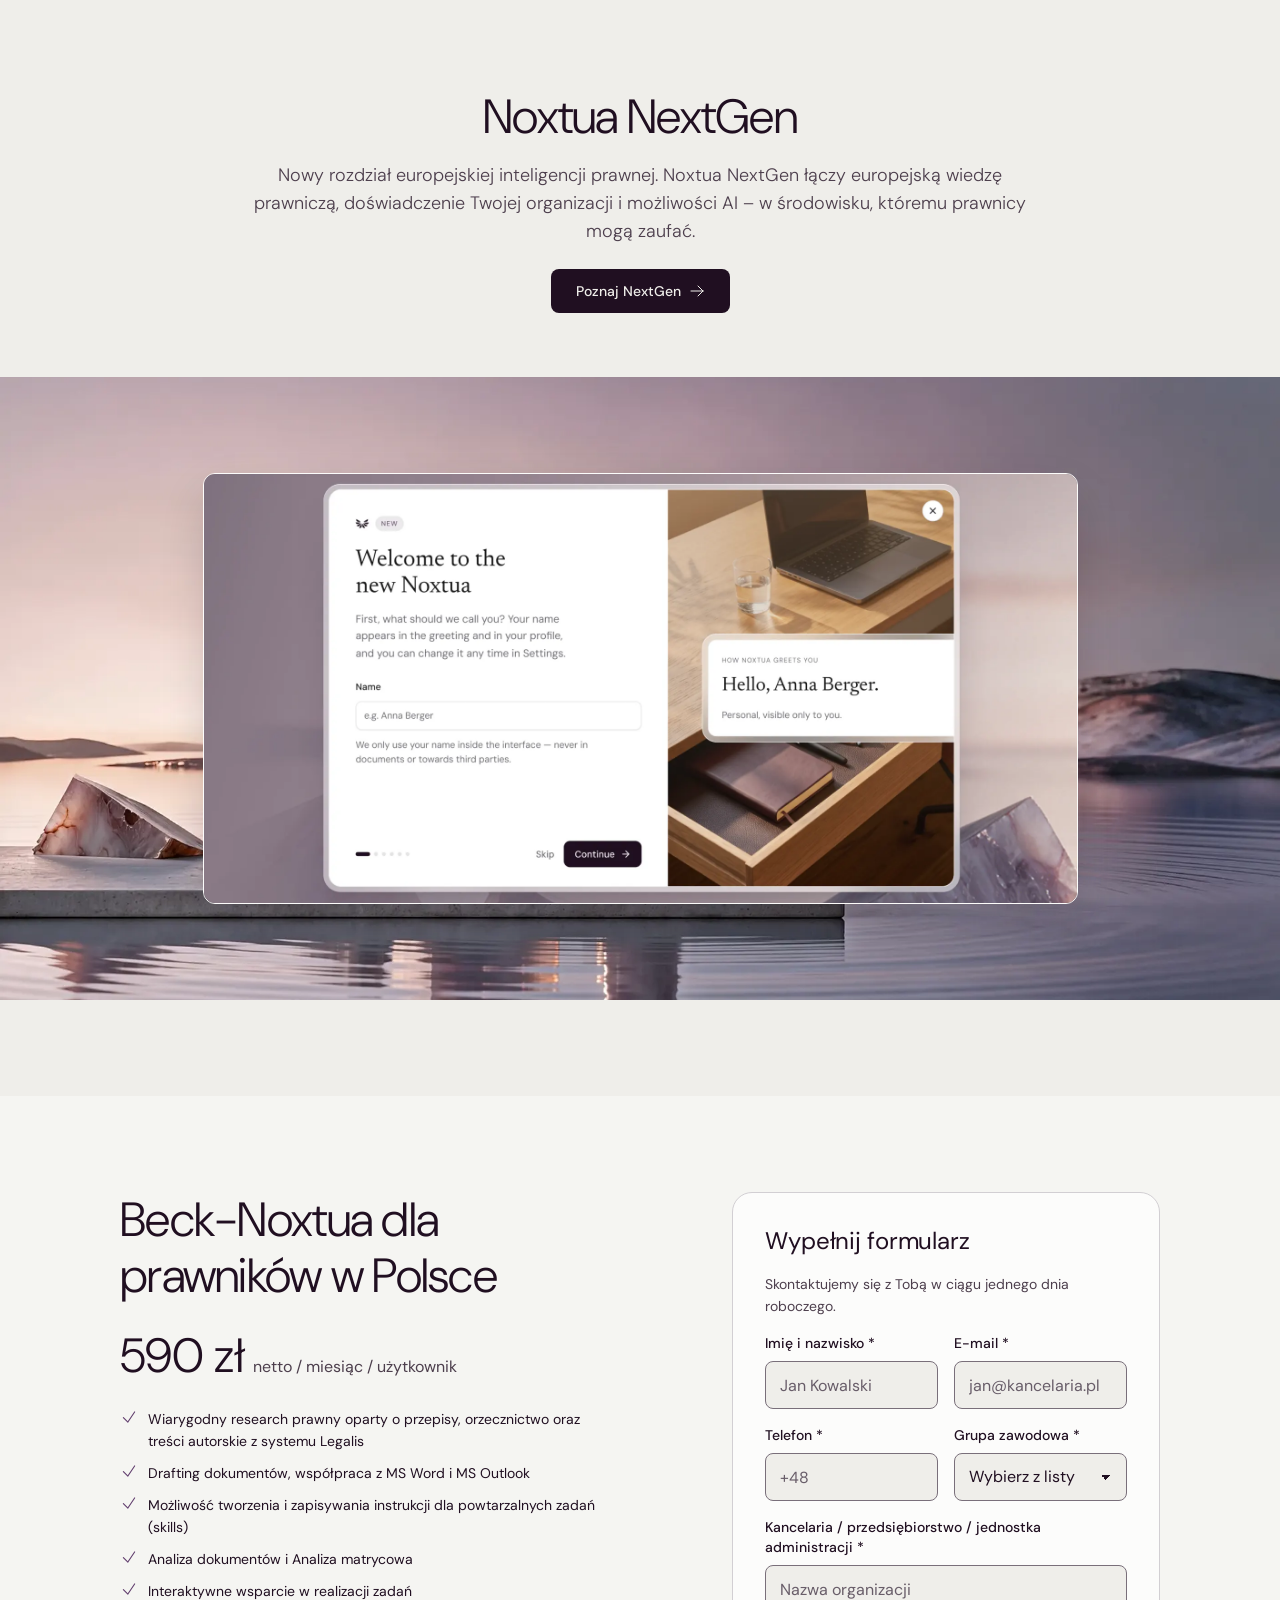
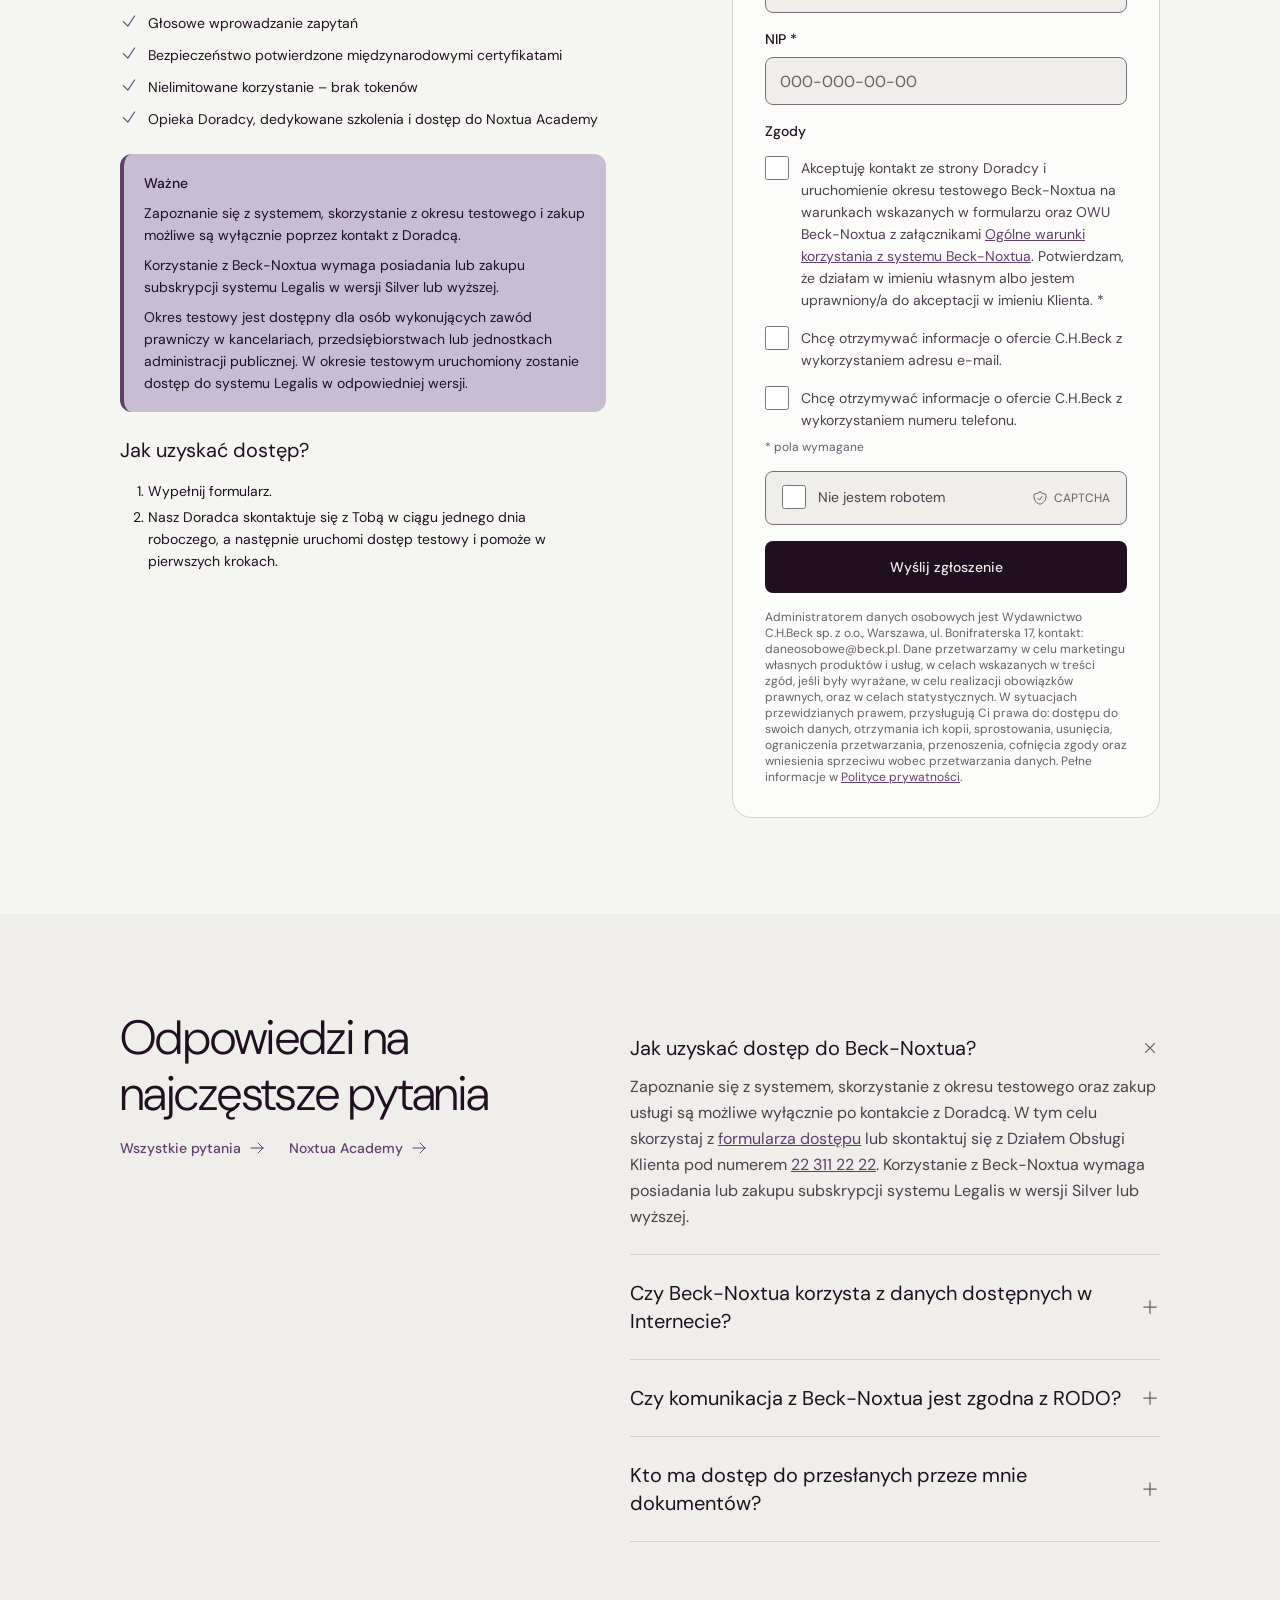
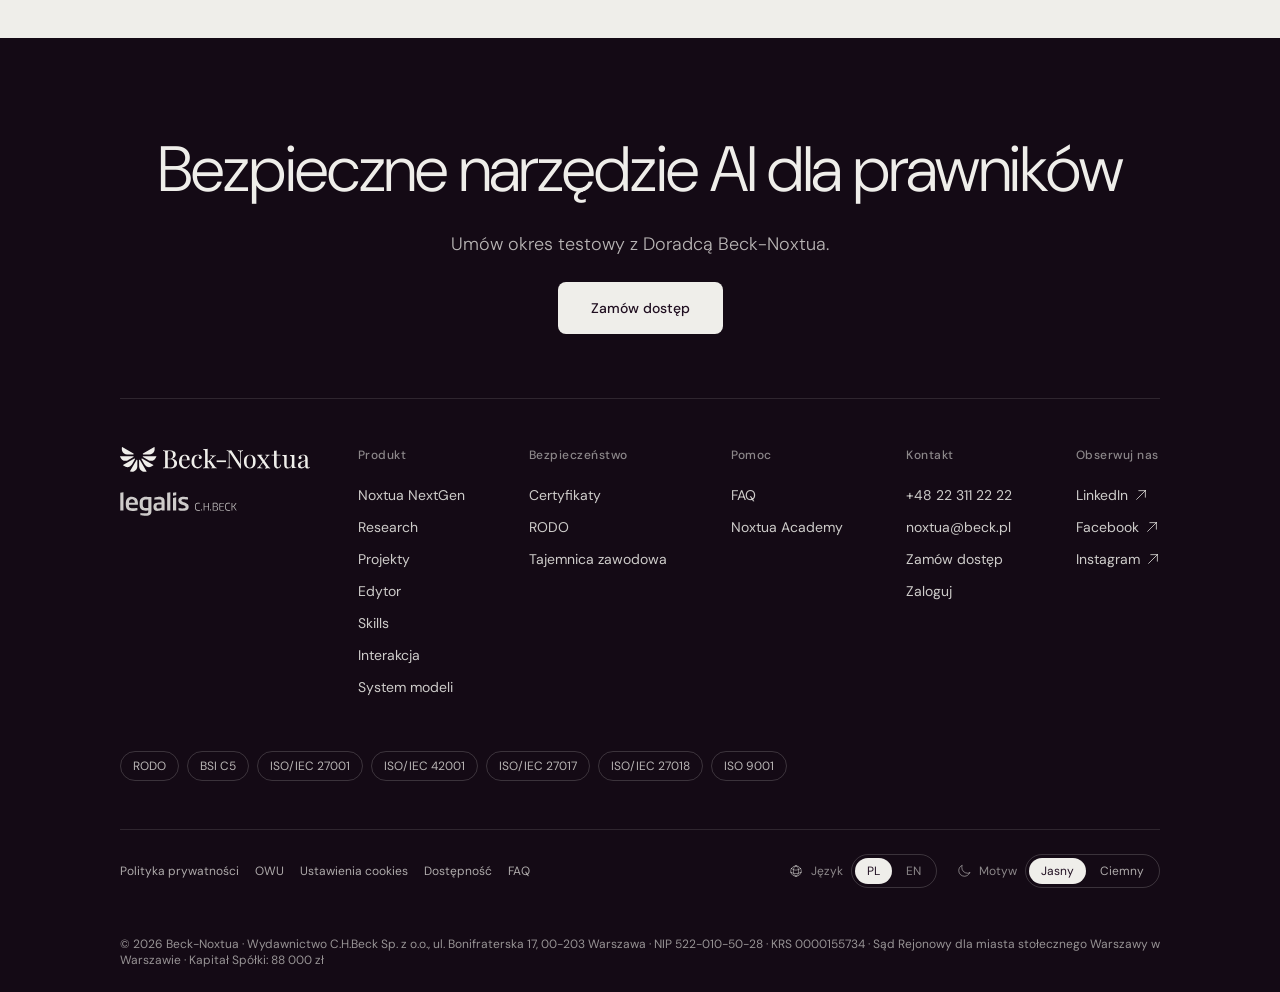
==== commit 12a7cf3f: "Podgląd: Tablet i Mobile zgodne z makietami" ====
--- a/prototyp/index.html
+++ b/prototyp/index.html
@@ -216,8 +216,8 @@
 .stat-item span{font:var(--t-body-sm);color:var(--text-muted)}
 
 /* ================= tall image cards ================= */
-.tall{display:grid;gap:var(--layout-gutter);grid-template-columns:1fr} @media(min-width:768px){.tall{grid-template-columns:repeat(3,1fr)}}
-.tcard{position:relative;border-radius:var(--radius-lg);overflow:hidden;min-height:520px;display:flex;align-items:flex-end;color:#efeeea;isolation:isolate}
+.tall{display:grid;gap:var(--layout-gutter);grid-template-columns:1fr} @media(min-width:1024px){.tall{grid-template-columns:repeat(3,1fr)}}
+.tcard{position:relative;border-radius:var(--radius-lg);overflow:hidden;min-height:var(--highlight-card-height);display:flex;align-items:flex-end;color:#efeeea;isolation:isolate}
 .tcard .img{position:absolute;inset:-6% 0;background-size:cover;background-position:center;background-color:#2c1b2d;z-index:-2;will-change:transform}
 .tcard::before{content:"";position:absolute;inset:0;background:linear-gradient(0deg,rgba(20,10,21,.85) 0%,rgba(20,10,21,.25) 55%,rgba(20,10,21,.05));z-index:-1;transition:background .4s}
 .tcard .body{padding:var(--card-padding);display:grid;gap:var(--space-12)}
@@ -334,18 +334,20 @@
 .darkzone .tex{position:absolute;inset:0;background-size:cover;background-position:center top;background-color:#140a15;background-image:radial-gradient(60% 50% at 70% 20%,#3d1a39,transparent 70%)}
 .darkzone::after{content:"";position:absolute;inset:0;background:linear-gradient(180deg,rgba(20,10,21,.15) 0%,rgba(20,10,21,.55) 45%,rgba(20,10,21,.92) 70%);pointer-events:none}
 .darkzone>*{position:relative;z-index:1}
-.cta{padding-block:calc(var(--section-padding-y) * 1.4) var(--section-padding-y);text-align:center;display:grid;justify-items:center;gap:var(--space-24)}
+.cta{padding-block:var(--section-padding-y) 0;text-align:center;display:grid;justify-items:center;gap:var(--space-24)}
 .cta .lead{color:rgba(239,238,234,.75);max-width:52ch}
-footer.site{padding-block:var(--space-64) var(--space-24)}
+/* stopka jak Footer w Figmie: CTA → Stopka = section/gap, w Stopce odstępy space/48 */
+footer.site{padding-block:var(--section-gap) var(--space-24)}
+@media(max-width:1023px){footer.site .foot-top{display:flex;flex-wrap:wrap;gap:var(--space-48)}footer.site .foot-brands{flex:0 0 190px}footer.site .foot-cols{flex:1 1 300px;display:flex;flex-wrap:wrap;column-gap:40px;row-gap:var(--space-32)}}
 .foot-top{display:grid;gap:var(--space-48);padding-top:var(--space-48);border-top:1px solid rgba(239,238,234,.12)} @media(min-width:1024px){.foot-top{grid-template-columns:3fr 9fr}}
 .foot-cols{display:grid;gap:var(--space-32);grid-template-columns:repeat(2,1fr)} @media(min-width:768px){.foot-cols{grid-template-columns:repeat(4,1fr)}}
 .foot-cols .fh{font:var(--t-caption);letter-spacing:.04em;text-transform:none;color:rgba(239,238,234,.55);margin-bottom:var(--space-16);font-weight:500}
 .foot-cols a{display:block;padding:5px 0;font:var(--t-body-sm);color:rgba(239,238,234,.85);text-decoration:none;transition:color .2s}
 .foot-cols a:hover{color:#fff}
 footer .brand{color:#efeeea} footer .brand .logo{width:190px}
-.foot-bottom{margin-top:var(--space-64);padding-top:var(--space-24);border-top:1px solid rgba(239,238,234,.12);display:flex;flex-wrap:wrap;justify-content:space-between;gap:var(--space-16);font:var(--t-caption);color:rgba(239,238,234,.55)}
+.foot-bottom{margin-top:var(--space-48);padding-top:var(--space-24);border-top:1px solid rgba(239,238,234,.12);display:flex;flex-wrap:wrap;justify-content:space-between;gap:var(--space-16);font:var(--t-caption);color:rgba(239,238,234,.55)}
 .foot-bottom nav{display:flex;gap:var(--space-16);flex-wrap:wrap} .foot-bottom a{color:rgba(239,238,234,.7);text-decoration:none} .foot-bottom a:hover{color:#fff}
-.legal{margin-top:var(--space-16);font:var(--t-caption);color:rgba(239,238,234,.6)}
+.legal{margin-top:var(--space-48);font:var(--t-caption);color:rgba(239,238,234,.6)}
 
 /* ================= contact widget ================= */
 .cw{position:fixed;right:var(--space-24);bottom:calc(var(--space-24) + env(safe-area-inset-bottom,0px));z-index:60;display:grid;justify-items:end;gap:var(--space-12)}
@@ -393,19 +395,21 @@
 .tm-grid{display:grid;gap:var(--space-32);align-items:center}
 .tm-text{display:grid;gap:var(--space-16);align-content:center}
 .tm-img{height:var(--tm-h);border-radius:var(--radius-lg);background-size:cover;background-position:center;background-color:var(--bg-subtle)}
+/* jak w Figmie (Text media › Zdjęcie, Kadr=Wypełnij): min. wysokość 300 px – na telefonie zdjęcie 300 zamiast media/height 260 */
+.tm-img:not(.tm-shot){min-height:300px}
 @media(min-width:1024px){.tm-grid{grid-template-columns:repeat(12,1fr);column-gap:var(--layout-gutter)}.tm-text{grid-column:1/6}.tm-img{grid-column:7/13}}
 .fgrid{display:grid;gap:var(--layout-gutter);grid-template-columns:1fr}
 /* Tablet i Mobile: karty jedna pod drugą; od Desktop 2 lub 3 kolumny */
 @media(min-width:1024px){.fgrid{grid-template-columns:repeat(2,1fr)}}
 @media(min-width:1024px){.fgrid.c3{grid-template-columns:repeat(3,1fr)}}
-.fcard{background:var(--bg-elevated);border:1px solid var(--border-default);border-radius:var(--radius-lg);padding:var(--card-padding);display:grid;gap:var(--space-12);align-content:start}
-.fcard .tile{width:44px;height:44px;border-radius:10px;display:grid;place-items:center;background:var(--bg-subtle);border:1px solid var(--border-default);color:var(--accent-default);margin-bottom:var(--space-8)}
+.fcard{background:var(--bg-elevated);border:1px solid var(--border-default);border-radius:var(--radius-lg);padding:var(--space-24);display:grid;gap:var(--space-12);align-content:start}
+.fcard .tile{width:44px;height:44px;border-radius:10px;display:grid;place-items:center;background:var(--bg-subtle);border:1px solid var(--border-default);color:var(--accent-default)}
 .fcard .tile .ico{width:22px;height:22px}
 .fcard p{font:var(--t-body-sm);color:var(--text-secondary)}
 .sec-head.wide{max-width:792px}
 .sec-head.full{max-width:none}
 /* stopka: certyfikaty */
-.foot-certs{display:flex;flex-wrap:wrap;gap:8px;margin-top:var(--space-32)}
+.foot-certs{display:flex;flex-wrap:wrap;gap:8px;margin-top:var(--space-48)}
 .foot-certs span{font:var(--t-caption);padding:6px 12px;border-radius:999px;border:1px solid rgba(239,238,234,.18);color:rgba(239,238,234,.75)}
 /* formularz: ramka „Ważne” i podsumowanie błędów */
 .important{margin:var(--space-24) 0;padding:18px 20px;border-left:4px solid var(--accent-default);background:var(--accent-soft);color:var(--accent-on-soft);border-radius:var(--radius-md);display:grid;gap:8px;font:var(--t-body-sm)}
@@ -615,8 +619,8 @@
 .c-ico .ico{width:32px;height:32px}
 .c-actions{display:flex;flex-wrap:wrap;gap:12px;justify-content:center}
 /* Newsletter */
-.nl-grid{display:grid;gap:var(--section-gap);align-items:start} @media(min-width:1024px){.nl-grid{grid-template-columns:5fr 6fr;column-gap:var(--layout-gutter)}}
-.nl-text{display:grid;gap:var(--space-16);max-width:486px}
+.nl-grid{display:grid;gap:var(--space-32) var(--layout-column-gap);align-items:start} @media(min-width:1024px){.nl-grid{grid-template-columns:minmax(0,var(--layout-span-5)) minmax(0,1fr);column-gap:var(--layout-column-gap)}}
+.nl-text{display:grid;gap:var(--space-16);max-width:var(--layout-span-5)}
 /* Opinie (wariant) */
 .quotes{display:grid;gap:var(--layout-gutter)} @media(min-width:768px){.quotes{grid-template-columns:repeat(3,1fr)}}
 .quote{margin:0;border-top:1px solid var(--border-strong);padding-top:var(--space-24);display:grid;gap:var(--space-16);align-content:start}
@@ -699,6 +703,14 @@
 #showImg{aspect-ratio:16/10;object-fit:cover;object-position:left top}
 .shot-band.kv{background:#2c1b2d url("assets/img/nextgen/kv.webp") center/cover no-repeat}
 .shot-band img.mock{aspect-ratio:16/10}
+/* podstrony produktu: sekcja z opisem pod hero (Podtytuł w Figmie) – dół section/gap; zrzut screenshot/width × screenshot/height */
+.sub-lead{padding-bottom:var(--section-gap)}
+/* telefon: zrzut w kadrze 2,03 : 1 jak w Figmie */
+@media(max-width:767px){.shot-band img.mock{aspect-ratio:875/431}}
+/* FAQ: tytuł → linki 16 px, tytuł → pytania tylko odstęp siatki (space/32), jak Tekst w FAQ section */
+.faq-grid>:first-child{display:grid;gap:var(--space-16);align-content:start}
+.faq-grid>:first-child>h2{margin:0!important}
+@media(min-width:768px){.shot-band img.mock{max-width:var(--screenshot-width);aspect-ratio:auto;height:var(--screenshot-height)}}
 .shot-band img.mock-pm{aspect-ratio:960/563;max-width:974px}
 /* jak w Figmie (Noxtua NextGen › Zrzut na teksturze): makieta screenshot/width × screenshot/height, kadr Fill, ramka 1 px */
 @media(min-width:768px){.shot-band img.mock-pm{max-width:var(--screenshot-width);aspect-ratio:auto;height:var(--screenshot-height);object-position:center;border-width:1px}}
@@ -1137,14 +1149,14 @@
 </div>
 <div data-page="nextgen" hidden>
 <section class="subhero" data-theme="dark"><div class="img" style="background-image:url('assets/img/nextgen/kv.webp')" aria-hidden="true"></div><h1 class="display sub-title">Noxtua NextGen</h1></section>
-<section><div class="wrap"><div class="center-head rv" style="margin-bottom:0"><p class="lead">Nowy rozdział europejskiej inteligencji prawnej. Noxtua NextGen łączy europejską wiedzę prawniczą, doświadczenie Twojej organizacji i możliwości AI – w Beck-Noxtua w oparciu o treści z systemu Legalis.</p></div></div></section>
+<section class="sub-lead"><div class="wrap"><div class="center-head rv" style="margin-bottom:0"><p class="lead">Nowy rozdział europejskiej inteligencji prawnej. Noxtua NextGen łączy europejską wiedzę prawniczą, doświadczenie Twojej organizacji i możliwości AI – w Beck-Noxtua w oparciu o treści z systemu Legalis.</p></div></div></section>
 <section class="anim-sec" aria-hidden="true"><video muted loop playsinline preload="none" poster="assets/img/nextgen/kv.webp" data-src="https://framerusercontent.com/assets/TnR0xFjd7AZpqfXWmMUlb7yfEA.mp4"></video></section>
 <section style=""><div class="wrap tm-grid"><div class="tm-text rv"><span class="eyebrow">Noxtua NextGen</span><h2 class="h2">Nowa generacja Noxtua</h2><p class="lead">Legal Agent prowadzi research, analizuje i przygotowuje nowe dokumenty na podstawie starannie dobranych źródeł od wiodących wydawców prawniczych. Pracuje na Twoich szablonach i aktach sprawy, a gdy czegoś brakuje – dopytuje. Dostajesz przejrzyste wyniki z odwołaniami do źródeł, a decyzja zawsze należy do Ciebie.</p></div><div class="tm-img rv" role="img" aria-label="Zespół prawników w sali konferencyjnej" style="background-image:url('assets/img/nextgen/meeting-room.webp')"></div></div></section>
 <section style="padding-top:0"><div class="wrap tm-grid rev"><div class="tm-text rv"><span class="eyebrow">Praca z NextGen</span><h2 class="h2">Deleguj żmudną pracę, zachowaj kontrolę</h2><p class="lead">Przekaż zadanie tak, jak przekazałbyś je zaufanemu współpracownikowi. NextGen przygotowuje wyniki – notatki, projekty umów czy streszczenia spraw – ze wskazaniem źródeł, gotowe do Twojej weryfikacji. Ty sprawdzasz, Ty decydujesz.</p></div><img class="tm-img tm-shot rv" src="assets/img/nextgen/product-mockup.webp" alt="Noxtua NextGen: ekran powitalny aplikacji" loading="lazy" width="1920" height="1122"></div></section>
 <section style="padding-top:0"><div class="wrap tm-grid"><div class="tm-text rv"><span class="eyebrow">Wyniki, które możesz zweryfikować</span><h2 class="h2">Źródła prawa jako fundament</h2><p class="lead">NextGen pracuje bezpośrednio na źródłach – przepisach, orzeczeniach i komentarzach – tak jak Ty. Decydujący fragment rzadko znajduje się w samym przepisie, dlatego w Beck-Noxtua odpowiedzi opierają się na treściach z systemu Legalis, a każde odwołanie prowadzi do właściwego miejsca w źródle.</p></div><div class="tm-img rv" role="img" aria-label="Grafika NextGen – źródła prawa" style="background-image:url('assets/img/nextgen/results-1.webp')"></div></div></section>
 <section style="padding-top:0"><div class="wrap tm-grid rev"><div class="tm-text rv"><span class="eyebrow">Wyniki, które możesz zweryfikować</span><h2 class="h2">Twój Legal Agent</h2><p class="lead">Do tej pory to Ty zadawałeś pytania. Teraz NextGen dopytuje Ciebie, żeby wynik był precyzyjny. Dzięki Skills i Projektom uczy się, jak pracujesz Ty i Twoja organizacja, i przygotowuje przejrzyste wyniki, które możesz sprawdzić na każdym etapie. Skupiasz się na pracy prawniczej, a nie na idealnym prompcie.</p></div><div class="tm-img rv" role="img" aria-label="Grafika NextGen – Legal Agent" style="background-image:url('assets/img/nextgen/results-2.webp')"></div></div></section>
 <section style="padding-top:0"><div class="wrap tm-grid"><div class="tm-text rv"><span class="eyebrow">Wyniki, które możesz zweryfikować</span><h2 class="h2">Cały proces w jednym miejscu</h2><p class="lead">Ty skupiasz się na celu, NextGen zajmuje się szczegółami. Deleguj pracę funkcjom takim jak Edytor, Skills czy Projekty. NextGen usuwa tarcia w pracy nad tekstami prawnymi i jest stale rozwijany o nowe funkcje.</p></div><div class="tm-img rv" role="img" aria-label="Grafika NextGen – przepływ pracy" style="background-image:url('assets/img/nextgen/results-3.webp')"></div></div></section>
-<section><div class="wrap bento-sec">
+<section style="padding-top:0"><div class="wrap bento-sec">
   <div class="bento-txt rv"><span class="eyebrow">Funkcje</span><h2 class="h1">Pięć funkcji NextGen</h2><p class="lead">Research, Projekty, Edytor, Skills i Interakcja przejmują żmudną część pracy – Ty zachowujesz kontrolę nad wynikiem.</p></div>
   <div class="bento-col ng rv">
     <div class="bento-wrap"><div class="bento ng" id="car2" data-theme="light"><a class="btile b-research" href="#/research"><div class="tex" style="background-image:url('assets/img/nextgen/bento-research.webp')" aria-hidden="true"></div><div class="scrim" aria-hidden="true"></div><div class="btxt"><h3 class="h4" style="font:var(--t-h4)">Research</h3><p>Odpowiedzi oparte na treściach Legalis</p><span class="abtn" aria-hidden="true"><span class="ico a1"><svg viewBox="0 0 24 24" fill="none" stroke="currentColor" stroke-width="1.5" stroke-linecap="round" stroke-linejoin="round" aria-hidden="true"><path d="M4.5 19.5L19.5 4.5M19.5 15.75V4.5L8.25 4.5"/></svg></span><span class="ico a2"><svg viewBox="0 0 24 24" fill="none" stroke="currentColor" stroke-width="1.5" stroke-linecap="round" stroke-linejoin="round" aria-hidden="true"><path d="M4.5 19.5L19.5 4.5M19.5 15.75V4.5L8.25 4.5"/></svg></span></span></div></a><a class="btile b-skills" href="#/skills"><div class="tex" style="background-image:url('assets/img/nextgen/bento-skills.webp')" aria-hidden="true"></div><div class="scrim" aria-hidden="true"></div><div class="btxt"><h3 class="h4" style="font:var(--t-h4)">Skills</h3><p>Raz zdefiniowane, stosowane automatycznie</p><span class="abtn" aria-hidden="true"><span class="ico a1"><svg viewBox="0 0 24 24" fill="none" stroke="currentColor" stroke-width="1.5" stroke-linecap="round" stroke-linejoin="round" aria-hidden="true"><path d="M4.5 19.5L19.5 4.5M19.5 15.75V4.5L8.25 4.5"/></svg></span><span class="ico a2"><svg viewBox="0 0 24 24" fill="none" stroke="currentColor" stroke-width="1.5" stroke-linecap="round" stroke-linejoin="round" aria-hidden="true"><path d="M4.5 19.5L19.5 4.5M19.5 15.75V4.5L8.25 4.5"/></svg></span></span></div></a><a class="btile b-projekty" href="#/projekty"><div class="tex" style="background-image:url('assets/img/nextgen/bento-projekty.webp')" aria-hidden="true"></div><div class="scrim" aria-hidden="true"></div><div class="btxt"><h3 class="h4" style="font:var(--t-h4)">Projekty</h3><p>Miejsce na całe akta sprawy</p><span class="abtn" aria-hidden="true"><span class="ico a1"><svg viewBox="0 0 24 24" fill="none" stroke="currentColor" stroke-width="1.5" stroke-linecap="round" stroke-linejoin="round" aria-hidden="true"><path d="M4.5 19.5L19.5 4.5M19.5 15.75V4.5L8.25 4.5"/></svg></span><span class="ico a2"><svg viewBox="0 0 24 24" fill="none" stroke="currentColor" stroke-width="1.5" stroke-linecap="round" stroke-linejoin="round" aria-hidden="true"><path d="M4.5 19.5L19.5 4.5M19.5 15.75V4.5L8.25 4.5"/></svg></span></span></div></a><a class="btile b-edytor" href="#/edytor"><div class="tex" style="background-image:url('assets/img/nextgen/bento-edytor.webp')" aria-hidden="true"></div><div class="scrim" aria-hidden="true"></div><div class="btxt"><h3 class="h4" style="font:var(--t-h4)">Edytor</h3><p>Praca bezpośrednio w plikach Word</p><span class="abtn" aria-hidden="true"><span class="ico a1"><svg viewBox="0 0 24 24" fill="none" stroke="currentColor" stroke-width="1.5" stroke-linecap="round" stroke-linejoin="round" aria-hidden="true"><path d="M4.5 19.5L19.5 4.5M19.5 15.75V4.5L8.25 4.5"/></svg></span><span class="ico a2"><svg viewBox="0 0 24 24" fill="none" stroke="currentColor" stroke-width="1.5" stroke-linecap="round" stroke-linejoin="round" aria-hidden="true"><path d="M4.5 19.5L19.5 4.5M19.5 15.75V4.5L8.25 4.5"/></svg></span></span></div></a><a class="btile b-interakcja" href="#/interakcja"><div class="tex" style="background-image:url('assets/img/nextgen/bento-interakcja.webp')" aria-hidden="true"></div><div class="scrim" aria-hidden="true"></div><div class="btxt"><h3 class="h4" style="font:var(--t-h4)">Interakcja</h3><p>Uzupełnia brakujący kontekst</p><span class="abtn" aria-hidden="true"><span class="ico a1"><svg viewBox="0 0 24 24" fill="none" stroke="currentColor" stroke-width="1.5" stroke-linecap="round" stroke-linejoin="round" aria-hidden="true"><path d="M4.5 19.5L19.5 4.5M19.5 15.75V4.5L8.25 4.5"/></svg></span><span class="ico a2"><svg viewBox="0 0 24 24" fill="none" stroke="currentColor" stroke-width="1.5" stroke-linecap="round" stroke-linejoin="round" aria-hidden="true"><path d="M4.5 19.5L19.5 4.5M19.5 15.75V4.5L8.25 4.5"/></svg></span></span></div></a></div></div>
@@ -1152,13 +1164,13 @@
   </div>
 </div></section>
 <section style="padding-top:0"><div class="wrap tm-grid rev"><div class="tm-text rv"><span class="eyebrow">Jakość i bezpieczeństwo</span><h2 class="h2">Solidne podstawy</h2><p class="lead"><strong>Źródła wysokiej jakości.</strong> NextGen korzysta z największej europejskiej bazy wiedzy prawniczej – ponad 210 mln dokumentów, 15,8 mln orzeczeń i ponad 250 lat europejskiej tradycji prawnej. W Beck-Noxtua odpowiedzi opierają się na treściach z systemu Legalis.</p><p class="lead"><strong>Identyfikowalność.</strong> Każdy wynik da się prześledzić do źródła – odwołanie prowadzi do właściwego zdania, akapitu lub sekcji.</p><p class="lead"><strong>Bezpieczeństwo i zgodność.</strong> NextGen spełnia wymogi tajemnicy zawodowej. Noxtua ma certyfikaty ISO 27001, 42001, 9001, 27017 i 27018, atestację BSI C5, raport SOC 2 i etykietę TISAX.</p></div><img class="tm-img tm-shot rv" src="assets/img/nextgen/substance.webp" alt="Grafika NextGen – solidne podstawy" loading="lazy" width="1920" height="1122"></div></section>
-<section><div class="wrap faq-grid"><div class="rv"><span class="eyebrow">Dla Twojej organizacji</span><h2 class="h1" style="margin:12px 0 16px">NextGen w codziennej pracy</h2></div><div class="faq rv"><details open><summary>Działy prawne <span class="ico"><svg viewBox="0 0 24 24" fill="none" stroke="currentColor" stroke-width="1.5" stroke-linecap="round" stroke-linejoin="round" aria-hidden="true"><path d="M12 4.5v15m7.5-7.5h-15"/></svg></span></summary><div class="ans">Obsługuj pełen zakres zagadnień prawnych – szybko i precyzyjnie, bez kompromisów w jakości i bezpieczeństwie danych.</div></details><details><summary>Kancelarie <span class="ico"><svg viewBox="0 0 24 24" fill="none" stroke="currentColor" stroke-width="1.5" stroke-linecap="round" stroke-linejoin="round" aria-hidden="true"><path d="M12 4.5v15m7.5-7.5h-15"/></svg></span></summary><div class="ans">Sprawnie realizuj rutynowe zadania i łatwiej prowadź złożone, duże projekty. Zyskaj czas na doradztwo strategiczne i relacje z klientami – bez kompromisów w jakości i ochronie danych.</div></details><details><summary>Doradztwo podatkowe i audyt <span class="ico"><svg viewBox="0 0 24 24" fill="none" stroke="currentColor" stroke-width="1.5" stroke-linecap="round" stroke-linejoin="round" aria-hidden="true"><path d="M12 4.5v15m7.5-7.5h-15"/></svg></span></summary><div class="ans">Szybko i starannie realizuj rutynowe zadania. Wysokiej jakości treści z zakresu prawa podatkowego połączone z agentową AI to przewaga w doradztwie dla klientów.</div></details><details><summary>Wymiar sprawiedliwości i administracja publiczna <span class="ico"><svg viewBox="0 0 24 24" fill="none" stroke="currentColor" stroke-width="1.5" stroke-linecap="round" stroke-linejoin="round" aria-hidden="true"><path d="M12 4.5v15m7.5-7.5h-15"/></svg></span></summary><div class="ans">Przy najwyższych wymaganiach bezpieczeństwa NextGen oferuje Athena Agent, który działa w całości na infrastrukturze kontrolowanej w Europie – do bezpiecznego researchu, analizy i przygotowywania dokumentów. Więcej na stronie <a href="#/system-modeli">System modeli</a>.</div></details></div></div></section>
+<section style="padding-top:0"><div class="wrap faq-grid"><div class="rv"><span class="eyebrow">Dla Twojej organizacji</span><h2 class="h1" style="margin:12px 0 16px">NextGen w codziennej pracy</h2></div><div class="faq rv"><details open><summary>Działy prawne <span class="ico"><svg viewBox="0 0 24 24" fill="none" stroke="currentColor" stroke-width="1.5" stroke-linecap="round" stroke-linejoin="round" aria-hidden="true"><path d="M12 4.5v15m7.5-7.5h-15"/></svg></span></summary><div class="ans">Obsługuj pełen zakres zagadnień prawnych – szybko i precyzyjnie, bez kompromisów w jakości i bezpieczeństwie danych.</div></details><details><summary>Kancelarie <span class="ico"><svg viewBox="0 0 24 24" fill="none" stroke="currentColor" stroke-width="1.5" stroke-linecap="round" stroke-linejoin="round" aria-hidden="true"><path d="M12 4.5v15m7.5-7.5h-15"/></svg></span></summary><div class="ans">Sprawnie realizuj rutynowe zadania i łatwiej prowadź złożone, duże projekty. Zyskaj czas na doradztwo strategiczne i relacje z klientami – bez kompromisów w jakości i ochronie danych.</div></details><details><summary>Doradztwo podatkowe i audyt <span class="ico"><svg viewBox="0 0 24 24" fill="none" stroke="currentColor" stroke-width="1.5" stroke-linecap="round" stroke-linejoin="round" aria-hidden="true"><path d="M12 4.5v15m7.5-7.5h-15"/></svg></span></summary><div class="ans">Szybko i starannie realizuj rutynowe zadania. Wysokiej jakości treści z zakresu prawa podatkowego połączone z agentową AI to przewaga w doradztwie dla klientów.</div></details><details><summary>Wymiar sprawiedliwości i administracja publiczna <span class="ico"><svg viewBox="0 0 24 24" fill="none" stroke="currentColor" stroke-width="1.5" stroke-linecap="round" stroke-linejoin="round" aria-hidden="true"><path d="M12 4.5v15m7.5-7.5h-15"/></svg></span></summary><div class="ans">Przy najwyższych wymaganiach bezpieczeństwa NextGen oferuje Athena Agent, który działa w całości na infrastrukturze kontrolowanej w Europie – do bezpiecznego researchu, analizy i przygotowywania dokumentów. Więcej na stronie <a href="#/system-modeli">System modeli</a>.</div></details></div></div></section>
 <section style="padding-top:0;padding-bottom:var(--section-padding-y)"><div class="wrap tm-grid"><div class="tm-text rv"><span class="eyebrow">Dostępność</span><h2 class="h2">Nowy rozdział europejskiej inteligencji prawnej</h2><p class="lead">Noxtua NextGen to nowa podstawa środowisk Legal AI Workspace, rozwijana etapami. W Beck-Noxtua NextGen korzysta z treści z systemu Legalis. Użytkownicy otrzymają informację, gdy nowe funkcje będą dla nich dostępne.</p></div><div class="tm-img rv" role="img" aria-label="Grafika NextGen – dostępność" style="background-image:url('assets/img/nextgen/availability.webp')"></div></div></section>
 </div>
 
 <div data-page="research" hidden>
 <section class="subhero" data-theme="dark"><div class="img" style="background-image:url('assets/img/nextgen/hero-modernism.webp')" aria-hidden="true"></div><h1 class="display sub-title">Research</h1></section>
-<section><div class="wrap"><div class="center-head rv"><p class="lead">NextGen analizuje przepisy, orzeczenia i komentarze oraz podąża za odesłaniami między nimi. Każdy przypis prowadzi wprost do właściwego fragmentu.</p></div></div>
+<section class="sub-lead"><div class="wrap"><div class="center-head rv"><p class="lead">NextGen analizuje przepisy, orzeczenia i komentarze oraz podąża za odesłaniami między nimi. Każdy przypis prowadzi wprost do właściwego fragmentu.</p></div></div>
 <div class="shot-band marble rv"><img class="mock" src="assets/img/nextgen/mockup-research.webp" alt="Noxtua NextGen – Research: ekran z kreatora powitalnego" loading="lazy" width="1920" height="1200"></div></section>
 <section style="padding-top:0"><div class="wrap tm-grid"><div class="tm-text rv"><span class="eyebrow">Źródła</span><h2 class="h2">Odpowiedzi oparte na treściach Legalis</h2><p class="lead">Przepisy, orzecznictwo i literatura są dostępne bezpośrednio w aplikacji. Noxtua NextGen analizuje każde źródło w jego kontekście, a odpowiedzi opiera na treściach z systemu Legalis.</p></div><img class="tm-img tm-shot rv" src="assets/img/nextgen/research-1.webp" alt="Noxtua NextGen: odpowiedź na pytanie prawne z przypisami" loading="lazy" width="1920" height="1122"></div></section>
 <section style="padding-top:0"><div class="wrap tm-grid rev"><div class="tm-text rv"><span class="eyebrow">Odesłania</span><h2 class="h2">Podąża za każdym odesłaniem</h2><p class="lead">Noxtua NextGen pracuje ze źródłami prawa tak jak Ty. Podąża za odesłaniami – na przykład od orzeczenia do przepisów, które ono przywołuje. Odesłania są klikalne, a źródła otwierają się w aplikacji.</p></div><img class="tm-img tm-shot rv" src="assets/img/nextgen/research-2.webp" alt="Noxtua NextGen: lista źródeł: przepisy, komentarze i własne pliki" loading="lazy" width="1920" height="1122"></div></section>
@@ -1167,7 +1179,7 @@
 
 <div data-page="projekty" hidden>
 <section class="subhero" data-theme="dark"><div class="img" style="background-image:url('assets/img/nextgen/results-1.webp')" aria-hidden="true"></div><h1 class="display sub-title">Projekty</h1></section>
-<section><div class="wrap"><div class="center-head rv"><p class="lead">Każdą sprawę zbierz w osobnym projekcie – razem z kontekstem, którego potrzebuje.</p></div></div>
+<section class="sub-lead"><div class="wrap"><div class="center-head rv"><p class="lead">Każdą sprawę zbierz w osobnym projekcie – razem z kontekstem, którego potrzebuje.</p></div></div>
 <div class="shot-band marble rv"><img class="mock" src="assets/img/nextgen/mockup-projekty.webp" alt="Noxtua NextGen – Projekty: ekran z kreatora powitalnego" loading="lazy" width="1920" height="1200"></div></section>
 <section style="padding-top:0"><div class="wrap tm-grid"><div class="tm-text rv"><span class="eyebrow">Organizacja pracy</span><h2 class="h2">Uporządkowane według spraw klientów</h2><p class="lead">Organizuj pracę według spraw lub projektów – jeden projekt na jedną sprawę. Dodaj kontekst, którego potrzebuje każda sprawa. Pliki, czaty i wyniki pozostają razem, a każde zadanie w projekcie korzysta z tego, co już do niego dodałeś.</p></div><img class="tm-img tm-shot rv" src="assets/img/nextgen/projekty-1.webp" alt="Noxtua NextGen: okno tworzenia nowego projektu" loading="lazy" width="1920" height="1122"></div></section>
 <section style="padding-top:0"><div class="wrap tm-grid rev"><div class="tm-text rv"><span class="eyebrow">Pojemność</span><h2 class="h2">Miejsce na całe akta sprawy</h2><p class="lead">Na start w jednym projekcie mieści się około 200 dokumentów – planowane jest zwiększenie tego limitu. Całe akta sprawy zmieszczą się w jednym projekcie. Noxtua NextGen pracuje na całości i wybiera to, czego potrzebuje dane zadanie.</p></div><img class="tm-img tm-shot rv" src="assets/img/nextgen/projekty-2.webp" alt="Noxtua NextGen: pliki w projekcie" loading="lazy" width="1920" height="1122"></div></section>
@@ -1177,7 +1189,7 @@
 
 <div data-page="edytor" hidden>
 <section class="subhero" data-theme="dark"><div class="img" style="background-image:url('assets/img/nextgen/hero-modernism.webp')" aria-hidden="true"></div><h1 class="display sub-title">Edytor</h1></section>
-<section><div class="wrap"><div class="center-head rv"><p class="lead">NextGen pracuje bezpośrednio na dokumentach Word i zamienia Twoje własne szablony – z Twoim formatowaniem – w gotowy projekt dokumentu.</p></div></div>
+<section class="sub-lead"><div class="wrap"><div class="center-head rv"><p class="lead">NextGen pracuje bezpośrednio na dokumentach Word i zamienia Twoje własne szablony – z Twoim formatowaniem – w gotowy projekt dokumentu.</p></div></div>
 <div class="shot-band marble rv"><img class="mock" src="assets/img/nextgen/mockup-edytor.webp" alt="Noxtua NextGen – Edytor: ekran z kreatora powitalnego" loading="lazy" width="1920" height="1200"></div></section>
 <section style="padding-top:0"><div class="wrap tm-grid"><div class="tm-text rv"><span class="eyebrow">Szablony</span><h2 class="h2">Zacznij od własnych szablonów</h2><p class="lead">Edytor pracuje bezpośrednio na plikach Word i Twoich szablonach. Zamienia szablon – na przykład wzór opinii – w gotowy projekt dokumentu. Projekty powstają w znanym formacie Word.</p></div><img class="tm-img tm-shot rv" src="assets/img/nextgen/edytor-1.webp" alt="Noxtua NextGen: dokument Word w edytorze ze śledzeniem zmian" loading="lazy" width="1920" height="1122"></div></section>
 <section style="padding-top:0"><div class="wrap tm-grid rev"><div class="tm-text rv"><span class="eyebrow">Formatowanie</span><h2 class="h2">Formatowanie pozostaje bez zmian</h2><p class="lead">Otwieraj pliki Word w Edytorze – formatowanie zostaje zachowane. Każdy dokument możesz przeglądać i edytować bezpośrednio w przestrzeni roboczej.</p></div><img class="tm-img tm-shot rv" src="assets/img/nextgen/edytor-2.webp" alt="Noxtua NextGen: karta sugestii zmiany w dokumencie" loading="lazy" width="1920" height="1122"></div></section>
@@ -1187,7 +1199,7 @@
 
 <div data-page="skills" hidden>
 <section class="subhero" data-theme="dark"><div class="img" style="background-image:url('assets/img/nextgen/hero-modernism.webp')" aria-hidden="true"></div><h1 class="display sub-title">Skills</h1></section>
-<section><div class="wrap"><div class="center-head rv"><p class="lead">Instrukcje do powtarzalnych zadań zdefiniuj raz – dla siebie lub dla całej organizacji.</p></div></div>
+<section class="sub-lead"><div class="wrap"><div class="center-head rv"><p class="lead">Instrukcje do powtarzalnych zadań zdefiniuj raz – dla siebie lub dla całej organizacji.</p></div></div>
 <div class="shot-band marble rv"><img class="mock" src="assets/img/nextgen/mockup-skills.webp" alt="Noxtua NextGen – Skills: ekran z kreatora powitalnego" loading="lazy" width="1920" height="1200"></div></section>
 <section style="padding-top:0"><div class="wrap tm-grid"><div class="tm-text rv"><span class="eyebrow">Powtarzalne zadania</span><h2 class="h2">Zapisane raz, stosowane za każdym razem</h2><p class="lead">Zapisz powtarzalne instrukcje i materiały jako Skill – na własny użytek lub dla całej organizacji. Skills są stosowane automatycznie, gdy wymaga tego zadanie, a powtarzalne zadania są wykonywane według tych samych standardów.</p></div><img class="tm-img tm-shot rv" src="assets/img/nextgen/skills-1.webp" alt="Noxtua NextGen: edycja Skilla" loading="lazy" width="1920" height="1122"></div></section>
 <section style="padding-top:0"><div class="wrap tm-grid rev"><div class="tm-text rv"><span class="eyebrow">Automatyzacja</span><h2 class="h2">Stosowane automatycznie</h2><p class="lead">Noxtua NextGen rozpoznaje, kiedy zadanie wymaga Skilla, i stosuje go automatycznie. Każdy Skill możesz włączyć lub wyłączyć, a jego instrukcje są zawsze widoczne.</p></div><img class="tm-img tm-shot rv" src="assets/img/nextgen/skills-2.webp" alt="Noxtua NextGen: instrukcje Skilla" loading="lazy" width="1920" height="1122"></div></section>
@@ -1196,7 +1208,7 @@
 
 <div data-page="interakcja" hidden>
 <section class="subhero" data-theme="dark"><div class="img" style="background-image:url('assets/img/nextgen/hero-modernism.webp')" aria-hidden="true"></div><h1 class="display sub-title">Interakcja</h1></section>
-<section><div class="wrap"><div class="center-head rv"><p class="lead">Gdy coś jest niejasne, NextGen zadaje krótkie, konkretne pytania doprecyzowujące z jasnymi opcjami odpowiedzi.</p></div></div>
+<section class="sub-lead"><div class="wrap"><div class="center-head rv"><p class="lead">Gdy coś jest niejasne, NextGen zadaje krótkie, konkretne pytania doprecyzowujące z jasnymi opcjami odpowiedzi.</p></div></div>
 <div class="shot-band marble rv"><img class="mock" src="assets/img/nextgen/mockup-interakcja.webp" alt="Noxtua NextGen – Interakcja: ekran z kreatora powitalnego" loading="lazy" width="1920" height="1200"></div></section>
 <section style="padding-top:0"><div class="wrap tm-grid"><div class="tm-text rv"><span class="eyebrow">Prowadzenie</span><h2 class="h2">Prowadzi Cię krok po kroku</h2><p class="lead">Gdy polecenie jest niejasne, Noxtua NextGen krótko dopytuje i proponuje jasne opcje. Prowadzi Cię przez zadanie krok po kroku. Ty skupiasz się na celu prawnym, a Noxtua NextGen zajmuje się szczegółami.</p></div><img class="tm-img tm-shot rv" src="assets/img/nextgen/interakcja-1.webp" alt="Noxtua NextGen: pytanie doprecyzowujące z opcjami odpowiedzi" loading="lazy" width="1920" height="1122"></div></section>
 <section style="padding-top:0"><div class="wrap tm-grid rev"><div class="tm-text rv"><span class="eyebrow">Kontekst</span><h2 class="h2">Uzupełnia brakujący kontekst</h2><p class="lead">Noxtua NextGen zadaje interaktywne pytania doprecyzowujące, które poprawiają wyniki. Dotyczą m.in. właściwego prawa, terminów czy stanowiska klienta. Dzięki nim Noxtua NextGen ma potrzebny kontekst.</p></div><img class="tm-img tm-shot rv" src="assets/img/nextgen/interakcja-2.webp" alt="Noxtua NextGen: rozmowa, w której Noxtua dopytuje przed odpowiedzią" loading="lazy" width="1920" height="1122"></div></section>
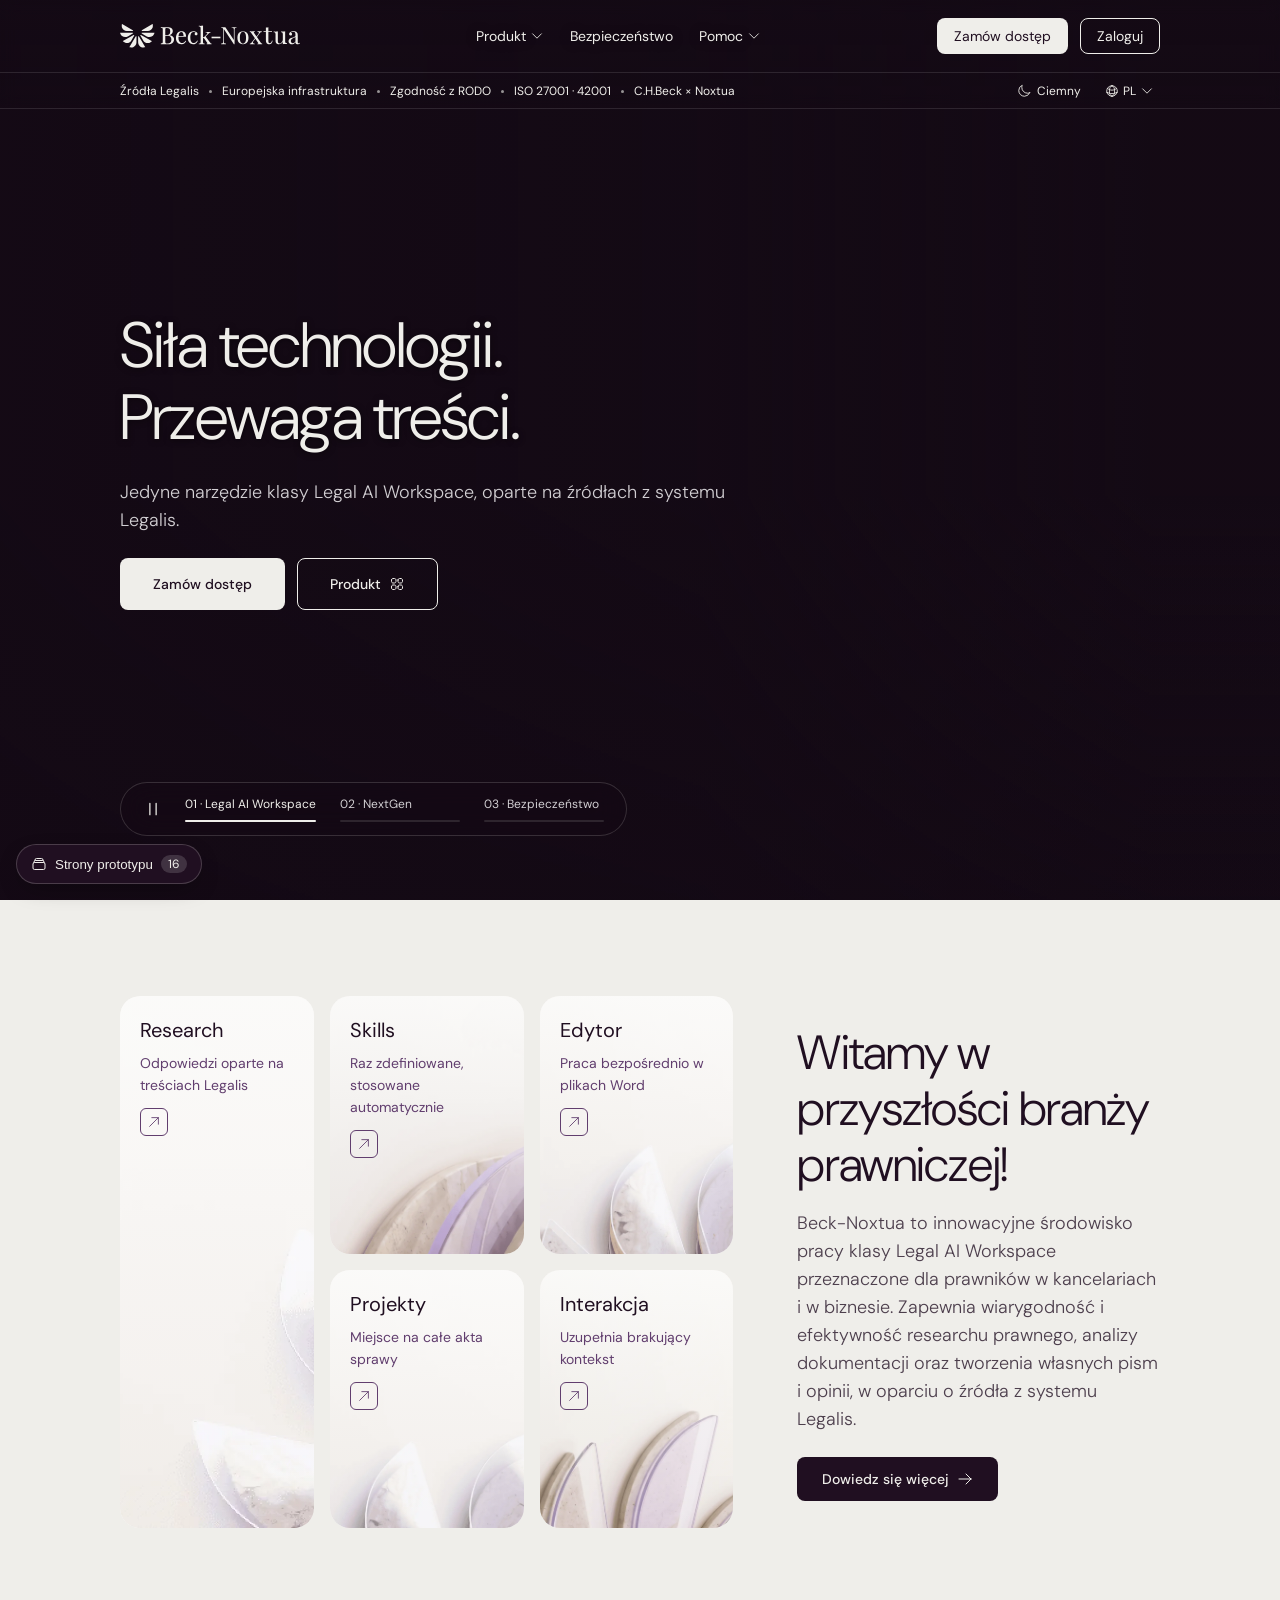
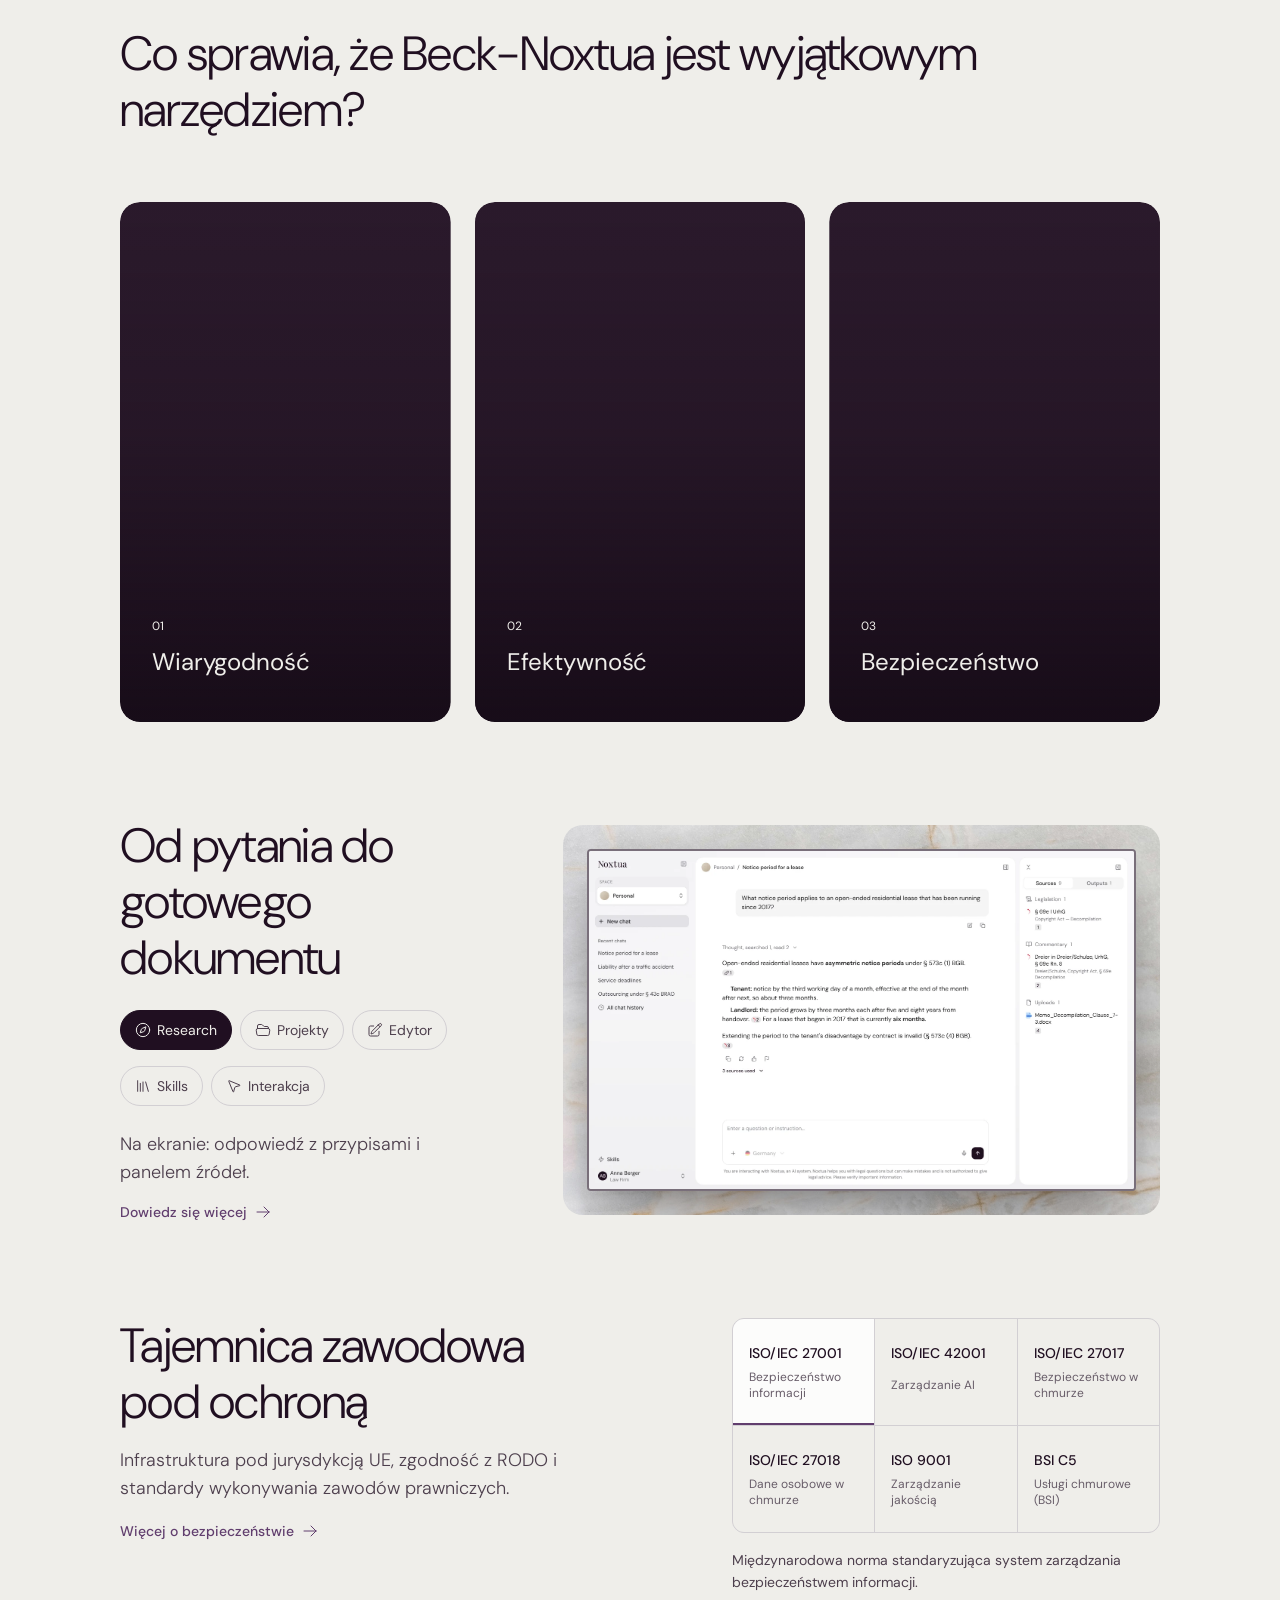
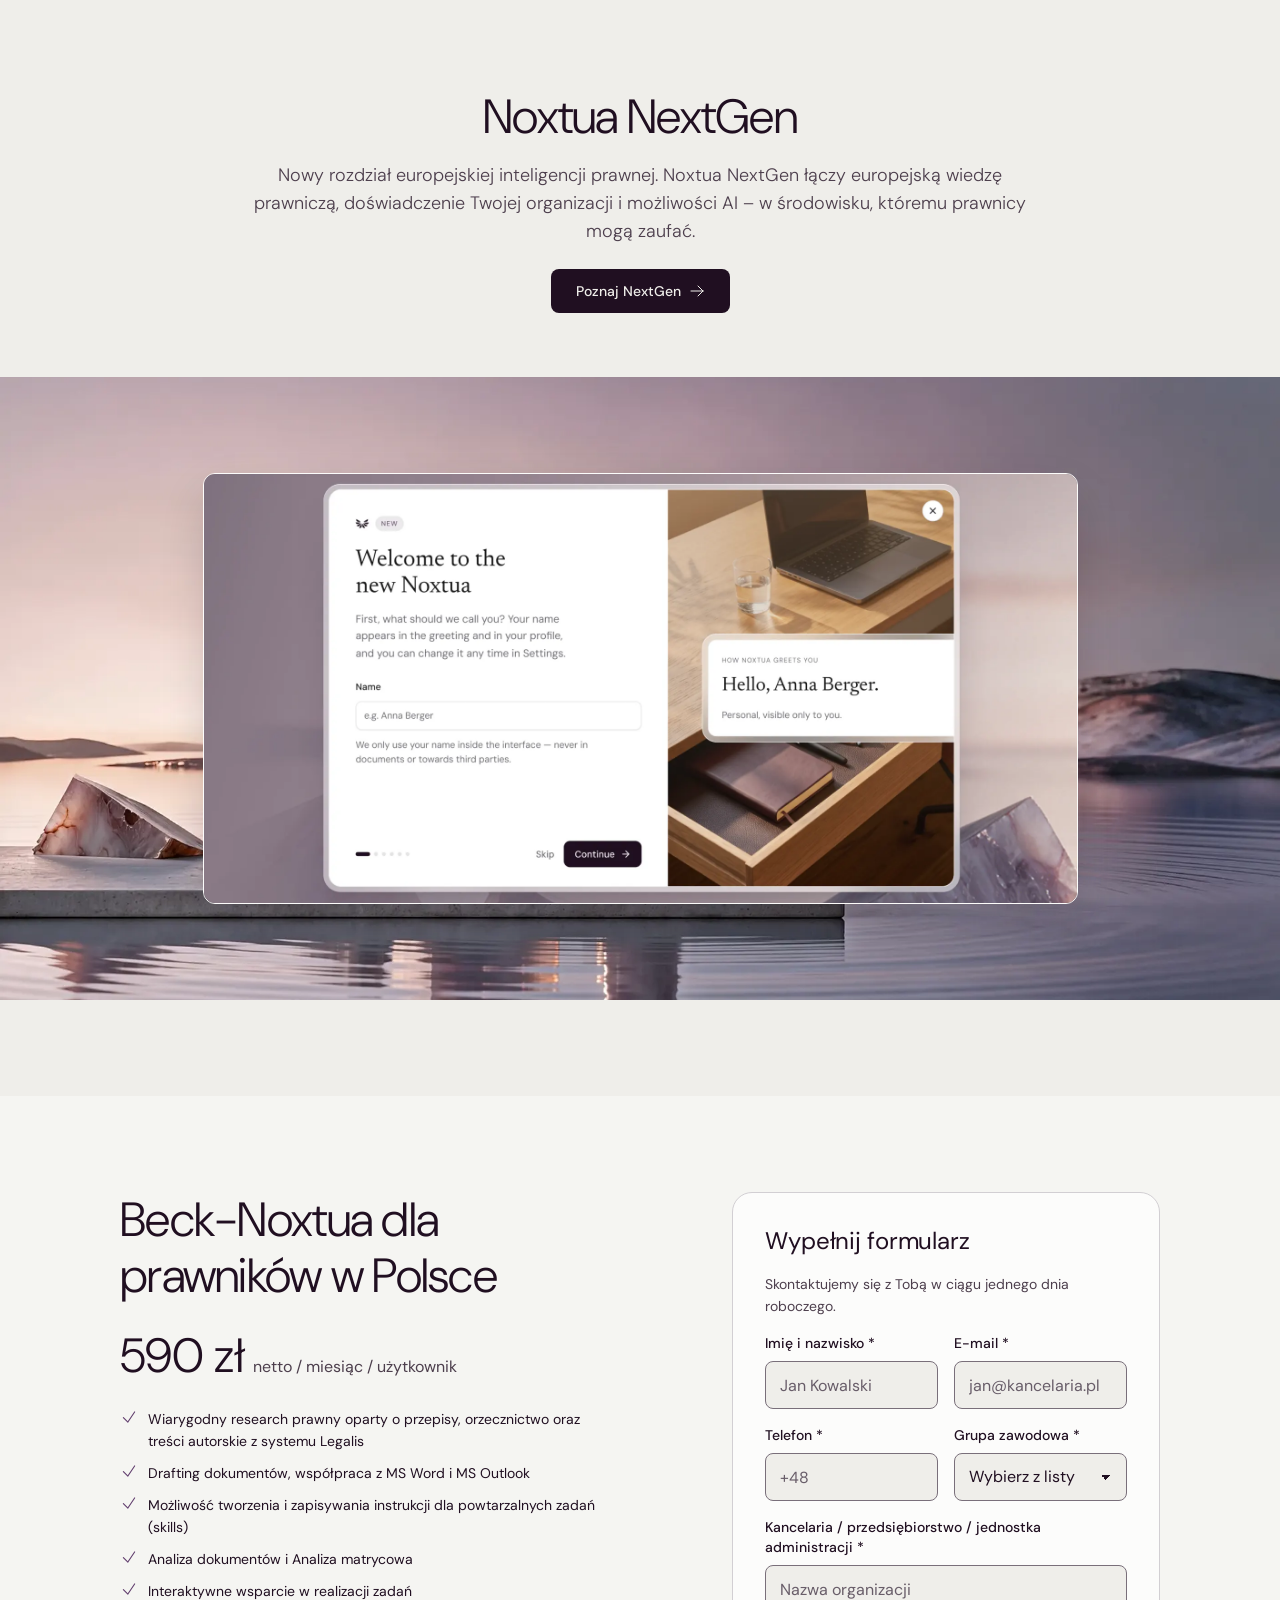
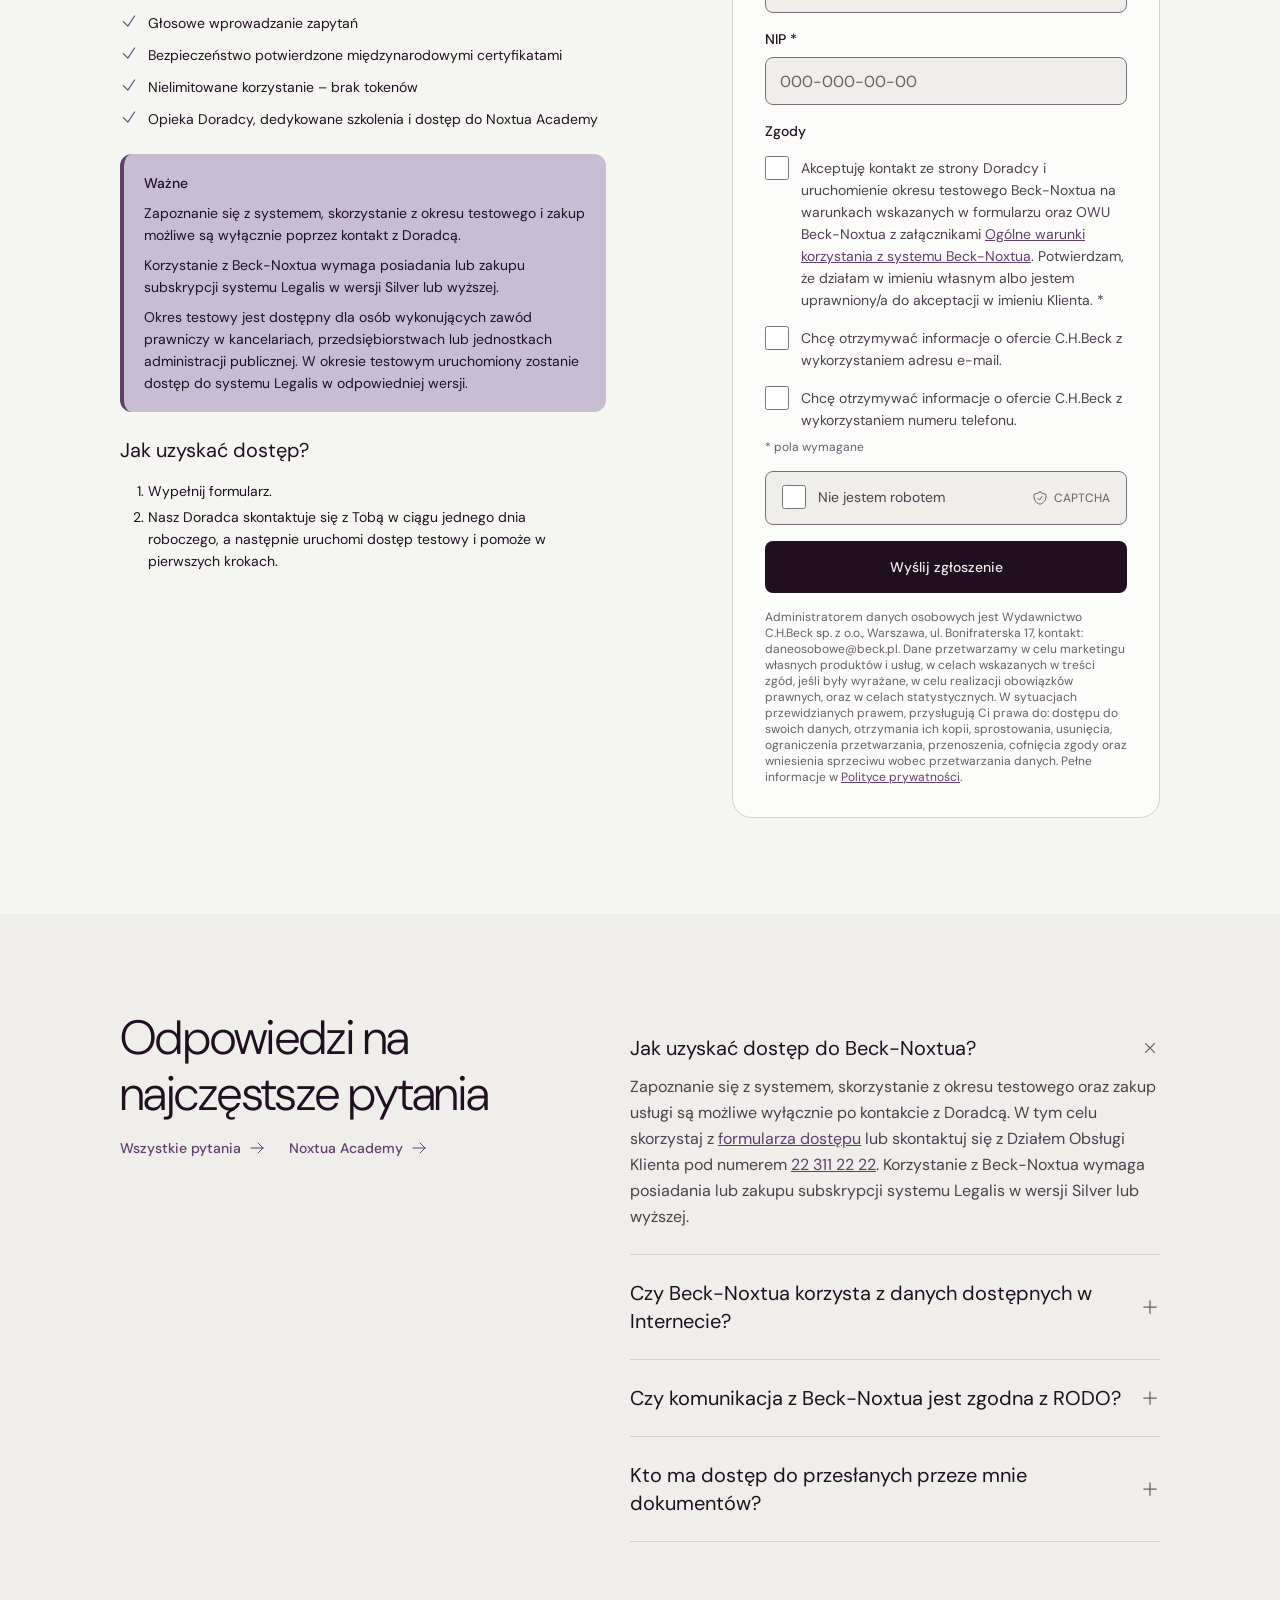
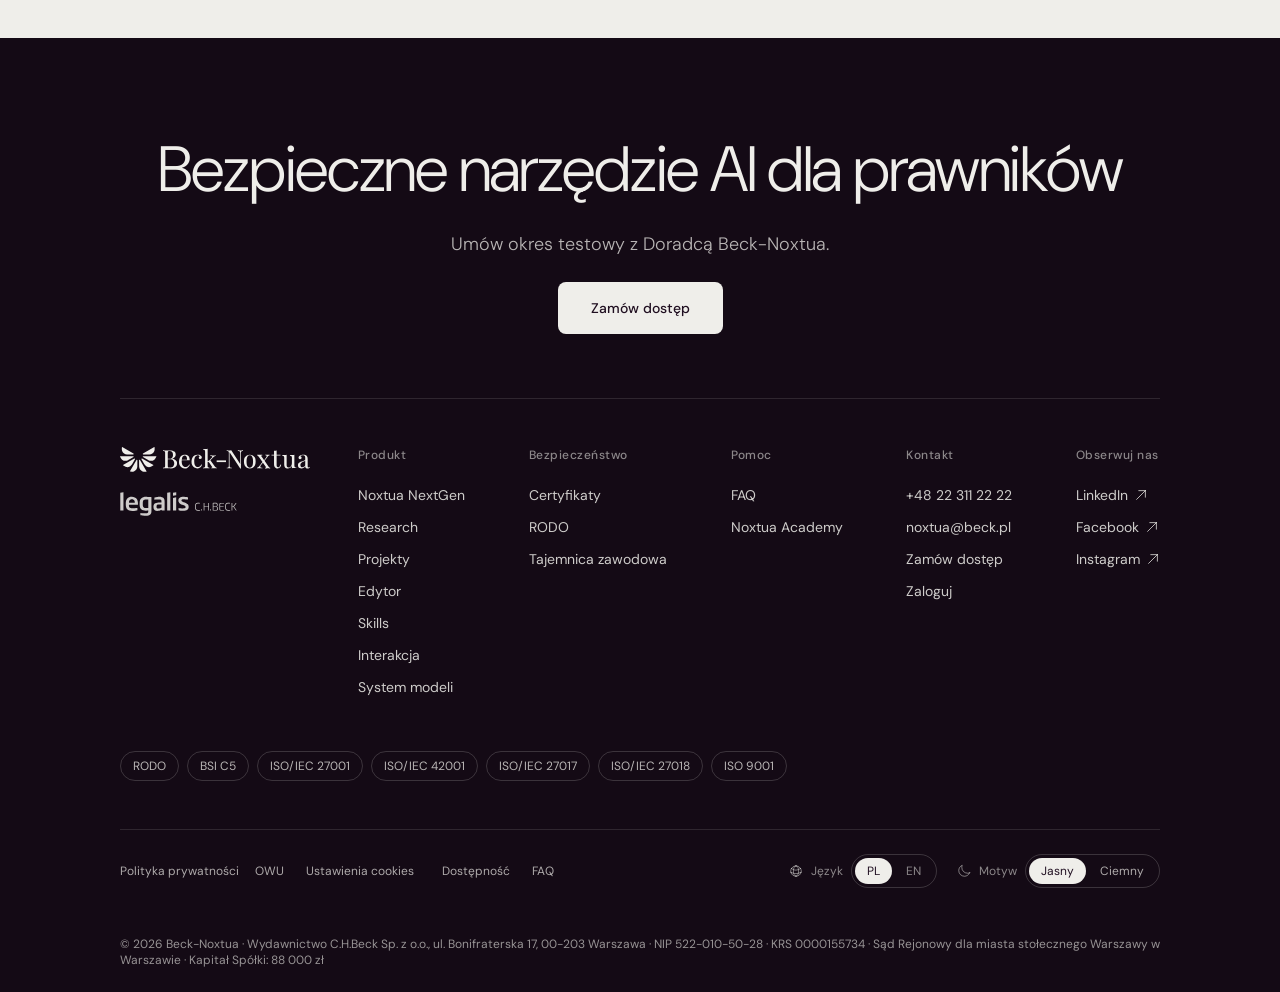
==== commit a335b568: "Podgląd: strona Komponenty (Button, Icon button), przyciski w prototypie jak w bibliotece" ====
--- a/prototyp/index.html
+++ b/prototyp/index.html
@@ -45,11 +45,19 @@
 /* buttons */
 .btn{display:inline-flex;align-items:center;justify-content:center;gap:var(--space-8);height:44px;padding:0 var(--space-24);border-radius:var(--radius-sm);font:var(--t-label);border:1px solid transparent;text-decoration:none;cursor:pointer;white-space:nowrap;transition:background .2s,border-color .2s,color .2s,transform .2s}
 .btn .ico{width:16px;height:16px}
-.btn-primary{background:var(--action-primary-bg);color:var(--action-primary-text)} .btn-primary:hover{background:var(--action-primary-bg-hover)}
-.btn-secondary{background:transparent;color:var(--action-secondary-text);border-color:var(--action-secondary-border)} .btn-secondary:hover{background:var(--action-secondary-bg-hover)}
-.btn-glass{background:var(--surface-glass);color:var(--text-primary);border-color:var(--surface-glass-border);backdrop-filter:blur(var(--blur-glass));-webkit-backdrop-filter:blur(var(--blur-glass))}
-.btn-glass:hover{background:color-mix(in srgb,var(--text-primary) 12%,transparent)}
-.btn-sm{height:34px;padding:0 var(--space-12);font:var(--t-body-sm)} .btn-lg{height:52px;padding:0 var(--space-32)}
+.btn-primary{background:var(--action-primary-bg);color:var(--action-primary-text)} .btn-primary:hover,.btn-primary:focus-visible{background:var(--action-primary-bg-hover)}
+.btn-secondary{background:transparent;color:var(--action-secondary-text);border-color:var(--action-secondary-border)} .btn-secondary:hover,.btn-secondary:focus-visible{background:var(--action-secondary-bg-hover)}
+.btn-ghost{background:transparent;color:var(--text-primary)} .btn-ghost:hover,.btn-ghost:focus-visible{background:var(--action-secondary-bg-hover)}
+/* Icon button (biblioteka): Type Secondary/Ghost, Shape Square/Round, Size S 32 / M 40 / L 44 */
+.ibtn{display:inline-flex;align-items:center;justify-content:center;flex:none;width:40px;height:40px;padding:0;border-radius:var(--radius-sm);border:1px solid transparent;background:transparent;color:var(--text-primary);cursor:pointer;transition:background .2s}
+.ibtn .ico{width:20px;height:20px}
+.ibtn-secondary{border-color:var(--action-secondary-border)}
+.ibtn:hover,.ibtn:focus-visible{background:var(--action-secondary-bg-hover)}
+.ibtn-round{border-radius:999px}
+.ibtn-s{width:32px;height:32px} .ibtn-s .ico{width:16px;height:16px}
+.ibtn-l{width:44px;height:44px}
+.ibtn:disabled,.ibtn[aria-disabled="true"]{opacity:.4;cursor:not-allowed;pointer-events:none}
+.btn-sm{height:36px;padding:0 var(--space-16);font:var(--t-body-sm)} .btn-lg{height:52px;padding:0 var(--space-32)}
 .link{display:inline-flex;align-items:center;gap:var(--space-8);font:var(--t-label);color:var(--accent-default);text-decoration:none;position:relative}
 .link .ico{width:16px;height:16px;transition:transform .25s}
 .link::after{content:"";position:absolute;left:0;right:24px;bottom:-3px;height:1px;background:currentColor;transform:scaleX(0);transform-origin:left;transition:transform .3s}
@@ -84,7 +92,6 @@
 .menu .sep{height:1px;background:color-mix(in srgb,var(--text-primary) 12%,transparent);margin:6px 12px}
 .actions{display:flex;align-items:center;gap:var(--space-8)}
 .only-desk{display:none} .only-tab-up{display:none}
-.burger{display:inline-flex;width:40px;padding:0} .burger .ico{width:20px;height:20px}
 .meta-row .wrap{display:flex;align-items:center;justify-content:space-between;height:36px;font:var(--t-caption);color:var(--text-secondary)}
 .meta-row{transition:height .3s,opacity .3s;height:36px;overflow:hidden;border-bottom:1px solid var(--surface-glass-border)}
 .ticker{display:flex;align-items:center;gap:10px;white-space:nowrap;overflow:hidden}
@@ -109,8 +116,6 @@
 .site-top{isolation:isolate}
 /* nav contrast over hero */
 .site-top[data-state="top"] .nav>a,.site-top[data-state="top"] .dd>button{opacity:1;text-shadow:0 1px 12px rgba(20,10,21,.45)}
-.site-top[data-state="top"] .btn-glass{background:transparent;border-color:rgba(239,238,234,.6);color:#efeeea}
-.site-top[data-state="top"] .btn-glass:hover{background:rgba(239,238,234,.12)}
 .site-top[data-state="top"] .meta-row .wrap{color:#efeeea} /* WCAG W5: pełny kolor – przy jasnym zdjęciu .85 dawało 4,4:1 */
 .site-top[data-state="scrolled"] .meta-row,.site-top[data-state="scrolled"] .newsbar{height:0;opacity:0;border-width:0}
 .mobile-menu{display:none;background:color-mix(in srgb,var(--bg-canvas) 92%,transparent);backdrop-filter:blur(24px);-webkit-backdrop-filter:blur(24px);max-height:calc(100dvh - 60px);overflow:auto}
@@ -148,8 +153,7 @@
 .slides-nav button[aria-current] .bar::after{animation:bar var(--ms,7000ms) linear forwards}
 .hero[data-paused] .slides-nav .bar::after{animation-play-state:paused}
 @keyframes bar{to{transform:scaleX(1)}}
-.hero .pause{width:36px;height:36px;padding:0;border-radius:50%}
-@media(max-width:767px){.slides-nav button{min-width:0}.slides-nav .t{display:none}.slides-nav button{width:40px}}
+@media(max-width:767px){.slides-nav button{min-width:0}.slides-nav .t{display:none}.slides-nav button{width:40px;padding-block:11px}}
 
 /* ================= product carousel (textures + glass UI) ================= */
 .carousel{display:grid;grid-auto-flow:column;grid-auto-columns:min(85%,340px);gap:var(--layout-gutter);overflow-x:auto;scroll-snap-type:x mandatory;scrollbar-width:none;padding-bottom:4px}
@@ -346,7 +350,8 @@
 .foot-cols a:hover{color:#fff}
 footer .brand{color:#efeeea} footer .brand .logo{width:190px}
 .foot-bottom{margin-top:var(--space-48);padding-top:var(--space-24);border-top:1px solid rgba(239,238,234,.12);display:flex;flex-wrap:wrap;justify-content:space-between;gap:var(--space-16);font:var(--t-caption);color:rgba(239,238,234,.55)}
-.foot-bottom nav{display:flex;gap:var(--space-16);flex-wrap:wrap} .foot-bottom a{color:rgba(239,238,234,.7);text-decoration:none} .foot-bottom a:hover{color:#fff}
+.foot-bottom nav{display:flex;gap:var(--space-16);flex-wrap:wrap} .foot-bottom a,.foot-bottom button{color:rgba(239,238,234,.7);text-decoration:none;padding-block:4px} .foot-bottom a:hover{color:#fff}
+.foot-bottom button{background:none;border:0;font:inherit;cursor:default}
 .legal{margin-top:var(--space-48);font:var(--t-caption);color:rgba(239,238,234,.6)}
 
 /* ================= contact widget ================= */
@@ -415,6 +420,7 @@
 .important{margin:var(--space-24) 0;padding:18px 20px;border-left:4px solid var(--accent-default);background:var(--accent-soft);color:var(--accent-on-soft);border-radius:var(--radius-md);display:grid;gap:8px;font:var(--t-body-sm)}
 .important b{font-weight:500}
 .alert ul{margin:6px 0 0;padding-left:18px}
+.btn:disabled:not([aria-busy="true"]),.btn[aria-disabled="true"]{opacity:.4;cursor:not-allowed;pointer-events:none} /* Button State=Disabled – krycie 40% */
 .btn[aria-busy="true"]{cursor:progress}
 .btn-primary[aria-busy="true"],.btn-primary[aria-busy="true"]:hover{background:var(--action-primary-bg-hover);color:var(--action-primary-text);opacity:1}
 .btn[aria-busy="true"] .spin{width:16px;height:16px;animation:spin 1s linear infinite}
@@ -450,15 +456,10 @@
 .track{align-items:center;gap:var(--space-64)} .ci{display:flex;color:var(--text-muted)} .clogo{height:24px;width:auto;display:block}
 /* v0.3.3 – nagłówek wg Header – Glass */
 .actions{gap:12px}
-.actions .btn-sm{height:36px;padding:0 16px}
 .hdr-compact{display:none;align-items:center;gap:4px}
 @media(min-width:1024px){.site-top[data-state="scrolled"] .hdr-compact{display:inline-flex}}
 .lang-c{height:34px;padding:0 10px;border-radius:var(--radius-sm);font:var(--t-body-sm);color:var(--text-primary)}
-.lang-c:hover,.iconbtn:hover{background:color-mix(in srgb,var(--text-primary) 8%,transparent)}
-.iconbtn{width:32px;height:32px;border-radius:var(--radius-sm);border:0;background:none;color:var(--text-primary);display:grid;place-items:center;cursor:pointer}
-.iconbtn .ico{width:18px;height:18px}
-.site-top[data-state="scrolled"] .actions .btn-glass.only-desk{background:transparent;border-color:var(--action-secondary-border);color:var(--action-secondary-text);backdrop-filter:none;-webkit-backdrop-filter:none}
-.site-top[data-state="scrolled"] .actions .btn-glass.only-desk:hover{background:var(--action-secondary-bg-hover)}
+.lang-c:hover{background:color-mix(in srgb,var(--text-primary) 8%,transparent)}
 .site-top[data-state="scrolled"]::before{background:color-mix(in srgb,var(--bg-canvas) 92%,transparent)}
 .newsbar span{text-decoration:none}
 
@@ -516,8 +517,6 @@
 .mobile-menu[data-open]{display:flex}
 .mm-bar{display:flex;justify-content:space-between;align-items:center;min-height:64px;border-bottom:1px solid var(--border-default);position:sticky;top:0;background:var(--bg-canvas);z-index:1}
 .mm-bar .brand svg{height:19px;width:auto}
-.mm-close{width:44px;height:44px;border:0;background:none;display:grid;place-items:center;color:var(--text-primary);border-radius:var(--radius-sm);cursor:pointer}
-.mm-close .ico{width:20px;height:20px}
 .mm-nav{display:grid}
 .mm-acc,.mm-row{border-bottom:1px solid var(--border-default)}
 .mm-acc summary,.mm-row{display:flex;justify-content:space-between;align-items:center;min-height:60px;font:var(--t-h4);font-size:18px;list-style:none;cursor:pointer;text-decoration:none;color:inherit}
@@ -589,7 +588,9 @@
 .captcha{display:flex;justify-content:space-between;align-items:center;gap:var(--space-16);padding:14px var(--space-16);border:1px solid var(--border-strong);border-radius:var(--radius-sm);background:var(--bg-canvas)}
 .captcha .caption{display:inline-flex;align-items:center;gap:6px}
 /* Zamów dostęp: „Co dalej?” i kontakt pod ofertą (Desktop), pod formularzem (Tablet/Mobile) */
-.access-page{grid-template-areas:"offer" "form" "more"}
+.access-page{grid-template-areas:"offer" "more" "form"}
+/* Tablet/Mobile jak w Figmie: „Jak uzyskać dostęp?” w ofercie (24 px pod „Ważne”), oferta → formularz 32 px */
+@media(max-width:1023px){.access-page{row-gap:var(--space-32)}.access-page .access-more{margin-top:calc(var(--space-24) - var(--space-32))}}
 .access-page .access-offer{grid-area:offer}.access-page form{grid-area:form}.access-page .access-more{grid-area:more}
 @media(min-width:1024px){.access-page{grid-template-areas:"offer form" "more form";grid-template-rows:auto 1fr;row-gap:var(--space-24);align-items:start}}
 .access-more{display:grid;gap:var(--space-16)}
@@ -746,10 +747,10 @@
       <a href="#/newsletter" data-v="newsletter" data-nav="newsletter">Newsletter</a>
     </nav>
     <div class="actions">
-      <div class="hdr-compact"><div class="langwrap"><button class="lang lang-c" aria-expanded="false" aria-controls="lang-menu-c" aria-haspopup="menu" aria-label="Język: polski"><span class="ico"><svg viewBox="0 0 24 24" fill="none" stroke="currentColor" stroke-width="1.5" stroke-linecap="round" stroke-linejoin="round" aria-hidden="true"><path d="M12 21a9.004 9.004 0 0 0 8.716-6.747M12 21a9.004 9.004 0 0 1-8.716-6.747M12 21c2.485 0 4.5-4.03 4.5-9S14.485 3 12 3m0 18c-2.485 0-4.5-4.03-4.5-9S9.515 3 12 3m0 0a8.997 8.997 0 0 1 7.843 4.582M12 3a8.997 8.997 0 0 0-7.843 4.582m15.686 0A11.953 11.953 0 0 1 12 10.5c-2.998 0-5.74-1.1-7.843-2.918m15.686 0A8.959 8.959 0 0 1 21 12c0 .778-.099 1.533-.284 2.253m0 0A17.919 17.919 0 0 1 12 16.5c-3.162 0-6.133-.815-8.716-2.247m0 0A9.015 9.015 0 0 1 3 12c0-1.605.42-3.113 1.157-4.418"/></svg></span>PL<span class="ico"><svg viewBox="0 0 24 24" fill="none" stroke="currentColor" stroke-width="1.5" stroke-linecap="round" stroke-linejoin="round" aria-hidden="true"><path d="m19.5 8.25-7.5 7.5-7.5-7.5"/></svg></span></button><div class="lang-menu" id="lang-menu-c" role="menu" aria-label="Język"><button type="button" role="menuitemradio" aria-checked="true" lang="pl">Polski<span class="ico lm-check"><svg viewBox="0 0 24 24" fill="none" stroke="currentColor" stroke-width="1.5" stroke-linecap="round" stroke-linejoin="round" aria-hidden="true"><path d="m4.5 12.75 6 6 9-13.5"/></svg></span></button><button type="button" role="menuitemradio" aria-checked="false" aria-disabled="true" lang="en">English<span class="lm-soon" lang="pl">wkrótce</span></button></div></div><button class="iconbtn" id="themeBtnC" type="button" aria-label="Włącz tryb ciemny" aria-pressed="false"><span class="ico"><svg viewBox="0 0 24 24" fill="none" stroke="currentColor" stroke-width="1.5" stroke-linecap="round" stroke-linejoin="round" aria-hidden="true"><path d="M21.75 15.00C20.59 15.48 19.32 15.75 18 15.75C12.61 15.75 8.25 11.38 8.25 6.00C8.25 4.67 8.51 3.40 8.99 2.24C5.47 3.71 3 7.19 3 11.25C3 16.63 7.36 21.00 12.75 21.00C16.80 21.00 20.28 18.52 21.75 15.00Z"/></svg></span></button></div>
+      <div class="hdr-compact"><div class="langwrap"><button class="lang lang-c" aria-expanded="false" aria-controls="lang-menu-c" aria-haspopup="menu" aria-label="Język: polski"><span class="ico"><svg viewBox="0 0 24 24" fill="none" stroke="currentColor" stroke-width="1.5" stroke-linecap="round" stroke-linejoin="round" aria-hidden="true"><path d="M12 21a9.004 9.004 0 0 0 8.716-6.747M12 21a9.004 9.004 0 0 1-8.716-6.747M12 21c2.485 0 4.5-4.03 4.5-9S14.485 3 12 3m0 18c-2.485 0-4.5-4.03-4.5-9S9.515 3 12 3m0 0a8.997 8.997 0 0 1 7.843 4.582M12 3a8.997 8.997 0 0 0-7.843 4.582m15.686 0A11.953 11.953 0 0 1 12 10.5c-2.998 0-5.74-1.1-7.843-2.918m15.686 0A8.959 8.959 0 0 1 21 12c0 .778-.099 1.533-.284 2.253m0 0A17.919 17.919 0 0 1 12 16.5c-3.162 0-6.133-.815-8.716-2.247m0 0A9.015 9.015 0 0 1 3 12c0-1.605.42-3.113 1.157-4.418"/></svg></span>PL<span class="ico"><svg viewBox="0 0 24 24" fill="none" stroke="currentColor" stroke-width="1.5" stroke-linecap="round" stroke-linejoin="round" aria-hidden="true"><path d="m19.5 8.25-7.5 7.5-7.5-7.5"/></svg></span></button><div class="lang-menu" id="lang-menu-c" role="menu" aria-label="Język"><button type="button" role="menuitemradio" aria-checked="true" lang="pl">Polski<span class="ico lm-check"><svg viewBox="0 0 24 24" fill="none" stroke="currentColor" stroke-width="1.5" stroke-linecap="round" stroke-linejoin="round" aria-hidden="true"><path d="m4.5 12.75 6 6 9-13.5"/></svg></span></button><button type="button" role="menuitemradio" aria-checked="false" aria-disabled="true" lang="en">English<span class="lm-soon" lang="pl">wkrótce</span></button></div></div><button class="ibtn ibtn-ghost ibtn-round ibtn-s" id="themeBtnC" type="button" aria-label="Włącz tryb ciemny" aria-pressed="false"><span class="ico"><svg viewBox="0 0 24 24" fill="none" stroke="currentColor" stroke-width="1.5" stroke-linecap="round" stroke-linejoin="round" aria-hidden="true"><path d="M21.75 15.00C20.59 15.48 19.32 15.75 18 15.75C12.61 15.75 8.25 11.38 8.25 6.00C8.25 4.67 8.51 3.40 8.99 2.24C5.47 3.71 3 7.19 3 11.25C3 16.63 7.36 21.00 12.75 21.00C16.80 21.00 20.28 18.52 21.75 15.00Z"/></svg></span></button></div>
       <a class="btn btn-primary btn-sm only-tab-up" href="#/zamow-dostep">Zamów dostęp</a>
-      <a class="btn btn-glass btn-sm only-desk" href="https://app.noxtua.com/polish">Zaloguj</a>
-      <button class="btn btn-glass burger" aria-label="Menu" aria-expanded="false" aria-controls="mm"><span class="ico"><svg viewBox="0 0 24 24" fill="none" stroke="currentColor" stroke-width="1.5" stroke-linecap="round" stroke-linejoin="round" aria-hidden="true"><path d="M3.75 6.75h16.5M3.75 12h16.5m-16.5 5.25h16.5"/></svg></span></button>
+      <a class="btn btn-secondary btn-sm only-desk" href="https://app.noxtua.com/polish">Zaloguj</a>
+      <button class="ibtn ibtn-ghost burger" aria-label="Menu" aria-expanded="false" aria-controls="mm"><span class="ico"><svg viewBox="0 0 24 24" fill="none" stroke="currentColor" stroke-width="1.5" stroke-linecap="round" stroke-linejoin="round" aria-hidden="true"><path d="M3.75 6.75h16.5M3.75 12h16.5m-16.5 5.25h16.5"/></svg></span></button>
     </div>
   </div></div>
   <div class="meta-row"><div class="wrap">
@@ -761,7 +762,7 @@
     </div>
   </div></div>
   <div class="mobile-menu" id="mm" role="dialog" aria-modal="true" aria-label="Menu">
-  <div class="mm-bar"><a class="brand" href="#/" aria-label="Beck-Noxtua – strona główna"><svg class="logo" viewBox="0 0 307 40" fill="currentColor" role="img" aria-label="Beck-Noxtua"><path d="M26.60 21.16L16.03 39.33C15.92 39.51 16.03 39.74 16.24 39.77C17.98 40.07 20.84 40.10 22.43 39.47C25.80 38.13 27.89 34.96 27.98 31.54V31.26L28.07 21.54C28.07 20.75 27.03 20.45 26.63 21.14"/><path d="M19.11 28.41L19.17 28.32L19.26 28.18L24.18 19.80C24.58 19.11 23.81 18.34 23.12 18.73L4.88 29.16C4.71 29.27 4.69 29.51 4.85 29.64C6.20 30.77 8.68 32.22 10.35 32.49C13.94 33.03 17.34 31.31 19.12 28.39"/><path d="M13.02 21.30L13.11 21.25L13.24 21.16L21.70 16.36C22.38 15.97 22.12 14.92 21.31 14.92L0.29 14.85C0.08 14.85 -0.04 15.06 0.01 15.25C0.61 16.90 2.03 19.42 3.35 20.45C6.18 22.72 10.00 22.93 13.00 21.30"/><path d="M11.31 12.01H11.60L21.31 12.10C22.10 12.10 22.40 11.06 21.72 10.66L3.55 0.07C3.37 -0.02 3.14 0.07 3.11 0.28C2.81 2.02 2.78 4.89 3.41 6.47C4.74 9.84 7.92 11.94 11.34 12.02"/><path d="M32.23 21.16C31.82 20.48 30.77 20.76 30.79 21.57L30.88 31.28V31.57C30.97 34.97 33.06 38.18 36.43 39.50C38.00 40.11 40.88 40.09 42.62 39.80C42.83 39.76 42.94 39.53 42.83 39.36L32.25 21.19L32.23 21.16Z"/><path d="M53.95 29.18L35.71 18.74C35.02 18.35 34.25 19.12 34.65 19.81L39.57 28.19L39.66 28.33L39.72 28.42C41.49 31.34 44.90 33.04 48.49 32.51C50.16 32.26 52.64 30.81 53.99 29.66C54.15 29.53 54.13 29.28 53.96 29.19"/><path d="M58.52 14.85L37.50 14.93C36.71 14.93 36.43 15.98 37.12 16.36L45.57 21.16L45.71 21.25L45.80 21.31C48.78 22.95 52.60 22.73 55.45 20.46C56.77 19.41 58.19 16.91 58.79 15.26C58.86 15.07 58.72 14.86 58.51 14.86"/><path d="M37.54 12.08L47.26 11.99H47.54C50.95 11.90 54.15 9.81 55.47 6.44C56.08 4.87 56.06 1.99 55.77 0.25C55.73 0.04 55.50 -0.06 55.33 0.04L37.15 10.62C36.47 11.02 36.75 12.07 37.56 12.05"/><path d="M196.95 5.50C196.24 5.54 195.52 5.54 194.82 5.54C194.12 5.54 193.36 5.54 192.55 5.50C191.76 5.49 191.09 5.45 190.58 5.41H190.46V6.45H190.56C191.62 6.49 192.42 6.61 192.95 6.85C193.47 7.08 193.80 7.45 193.97 7.96C194.15 8.49 194.24 9.26 194.24 10.25V27.33L179.74 5.40H179.67C179.23 5.44 178.72 5.46 178.17 5.49C176.99 5.55 175.66 5.55 174.34 5.49C173.64 5.46 173.04 5.44 172.59 5.40H172.47V6.44H172.57C173.50 6.47 174.20 6.56 174.68 6.74C175.13 6.91 175.43 7.20 175.59 7.65C175.75 8.11 175.84 8.85 175.84 9.83V29.66C175.84 30.63 175.75 31.38 175.59 31.93C175.43 32.46 175.13 32.82 174.68 33.04C174.20 33.26 173.5 33.40 172.59 33.46H172.48V34.51H172.60C173.06 34.44 173.66 34.41 174.36 34.39C175.08 34.39 175.78 34.37 176.45 34.37C177.17 34.37 177.93 34.37 178.74 34.39C179.53 34.39 180.20 34.44 180.69 34.49H180.81V33.46H180.71C179.65 33.40 178.85 33.26 178.32 33.04C177.81 32.82 177.47 32.46 177.30 31.93C177.13 31.39 177.04 30.63 177.04 29.66V8.49L194.28 34.66L194.31 34.72H195.44V10.23C195.44 9.24 195.53 8.47 195.69 7.94C195.84 7.43 196.14 7.06 196.60 6.83C197.08 6.61 197.78 6.47 198.69 6.45H198.79V5.40H198.67C198.22 5.43 197.64 5.47 196.95 5.49"/><path d="M213.50 31.25C212.51 32.78 211.25 33.57 209.74 33.57C208.23 33.57 206.96 32.79 205.98 31.25C205 29.70 204.48 27.10 204.48 23.51C204.48 19.92 204.98 17.33 205.98 15.76C206.96 14.22 208.21 13.43 209.74 13.43C211.27 13.43 212.51 14.22 213.50 15.76C214.48 17.33 215 19.95 215 23.51C215 27.08 214.50 29.70 213.50 31.25ZM214.54 13.54C213.13 12.78 211.52 12.39 209.74 12.39C207.96 12.39 206.40 12.78 204.96 13.54C203.54 14.29 202.38 15.52 201.53 17.14C200.69 18.77 200.27 20.90 200.27 23.50C200.27 26.10 200.69 28.23 201.53 29.84C202.38 31.46 203.54 32.67 204.96 33.43C206.38 34.19 207.98 34.58 209.74 34.58C211.50 34.58 213.11 34.19 214.54 33.43C215.94 32.67 217.10 31.46 217.95 29.84C218.79 28.23 219.21 26.10 219.21 23.50C219.21 20.90 218.79 18.76 217.95 17.14C217.10 15.50 215.96 14.29 214.54 13.54Z"/><path d="M241.22 32.85C240.85 32.57 240.43 32.06 239.94 31.36L233.61 22.31L237.95 16.42C238.64 15.49 239.31 14.78 239.94 14.29C240.57 13.82 241.15 13.54 241.68 13.49H241.78V12.40H241.66C241.20 12.43 240.69 12.45 240.17 12.49C239.64 12.52 239.04 12.52 238.37 12.52C237.70 12.52 237.13 12.52 236.61 12.49C236.10 12.45 235.47 12.43 234.74 12.40H234.62V13.49H234.72C235.72 13.54 236.40 13.72 236.76 14.00C237.08 14.26 237.16 14.65 237.01 15.18C236.83 15.72 236.43 16.44 235.81 17.32L232.91 21.31L228.38 14.83C228.05 14.30 228.27 14.05 228.47 13.93C228.82 13.69 229.26 13.57 229.79 13.57H229.91V12.42H229.79C229.33 12.46 228.61 12.49 227.57 12.52C226.55 12.56 225.59 12.60 224.67 12.60C224.12 12.60 223.54 12.58 222.95 12.52C222.32 12.49 221.89 12.45 221.61 12.42H221.49V13.55H221.59C222.09 13.62 222.51 13.78 222.84 14.02C223.17 14.29 223.63 14.83 224.21 15.64L230.19 24.20L225.25 30.58C224.47 31.61 223.76 32.35 223.18 32.79C222.61 33.22 222.06 33.46 221.53 33.52H221.43V34.62H221.56C222.02 34.55 222.51 34.52 223.06 34.50C223.60 34.50 224.22 34.49 224.85 34.49C225.31 34.49 225.81 34.49 226.38 34.50C226.94 34.50 227.52 34.54 228.14 34.54C228.75 34.54 229.30 34.58 229.79 34.61H229.91V33.54H229.81C228.82 33.45 228.03 33.24 227.47 32.93C226.93 32.63 226.68 32.17 226.73 31.57C226.77 30.94 227.17 30.15 227.89 29.22L230.97 25.30L235.82 32.24C235.98 32.43 236.03 32.63 236.01 32.77C235.99 32.89 235.91 33.02 235.77 33.12C235.42 33.37 234.96 33.50 234.41 33.50H234.29V34.65H234.41C234.89 34.61 235.66 34.58 236.65 34.55C237.66 34.51 238.63 34.47 239.53 34.47C240.43 34.47 240.69 34.49 241.27 34.55C241.86 34.58 242.30 34.62 242.59 34.65H242.71V33.54H242.62C242.09 33.42 241.63 33.21 241.28 32.93"/><path d="M282.41 32.16C281.97 31.60 281.76 30.72 281.76 29.53V12.39L281.62 12.45C281.03 12.64 280.36 12.78 279.64 12.87C278.16 13.06 276.53 13.04 274.80 12.89H274.68V13.96H274.79C275.97 13.96 276.75 14.24 277.18 14.78C277.60 15.34 277.81 16.22 277.81 17.42V25.84C277.81 27.19 277.56 28.44 277.09 29.53C276.61 30.62 275.96 31.49 275.13 32.13C274.31 32.76 273.38 33.08 272.32 33.08C271.35 33.08 270.67 32.87 270.25 32.46C269.82 32.04 269.56 31.50 269.46 30.83C269.36 30.15 269.30 29.38 269.30 28.53V12.42L269.16 12.47C268.57 12.66 267.90 12.80 267.18 12.89C265.70 13.08 264.06 13.07 262.34 12.91H262.22V13.98H262.33C263.51 13.98 264.30 14.26 264.72 14.81C265.14 15.37 265.35 16.24 265.35 17.44V27.64C265.35 28.92 265.45 30.01 265.65 30.87C265.85 31.75 266.21 32.48 266.76 33.03C267.24 33.52 267.85 33.93 268.59 34.19C269.31 34.47 270.17 34.61 271.16 34.61C272.14 34.61 273.81 34.23 275.07 33.49C276.22 32.80 277.13 31.69 277.82 30.20V34.59L277.98 34.54C278.57 34.33 279.24 34.17 279.96 34.10C281.46 33.94 283.16 33.94 284.80 34.10H284.92V33.03H284.81C283.67 33.03 282.88 32.75 282.44 32.20"/><path d="M299.33 29.71C298.69 30.71 297.99 31.48 297.24 31.98C296.46 32.49 295.62 32.73 294.72 32.73C293.73 32.73 292.93 32.42 292.37 31.78C291.79 31.15 291.50 30.29 291.50 29.24C291.50 28.18 291.72 27.30 292.15 26.64C292.59 25.97 293.14 25.43 293.80 25.00C294.47 24.58 295.2 24.21 295.93 23.89C296.67 23.57 297.37 23.26 298.02 22.94C298.55 22.67 298.99 22.36 299.32 21.99V29.71H299.33ZM306.39 32.11L306.28 32.19C305.89 32.49 305.56 32.70 305.29 32.84C305.03 32.96 304.75 33.03 304.47 33.03C304.06 33.03 303.76 32.91 303.59 32.63C303.4 32.34 303.29 31.87 303.29 31.22V19.81C303.29 18.49 303.18 17.35 302.95 16.40C302.72 15.43 302.23 14.61 301.49 13.94C300.94 13.45 300.26 13.04 299.45 12.78C298.64 12.51 297.64 12.39 296.50 12.39C295.36 12.39 294.04 12.55 293.02 12.87C292.00 13.19 291.16 13.57 290.51 14.01C289.95 14.40 289.48 14.82 289.10 15.26C288.74 15.71 288.54 16.31 288.54 17.05C288.54 17.79 288.74 18.30 289.12 18.83C289.52 19.36 290.14 19.63 290.98 19.63C291.70 19.63 292.30 19.42 292.77 19.02C293.25 18.60 293.48 18.03 293.48 17.32C293.48 16.60 293.27 16.02 292.87 15.56C292.52 15.15 292.08 14.89 291.60 14.75C292.04 14.24 292.62 13.91 293.32 13.75C294.92 13.37 296.33 13.38 297.45 13.75C298.01 13.94 298.45 14.33 298.79 14.91C299.12 15.49 299.30 16.35 299.30 17.48V20.03C299.30 20.62 299.04 21.08 298.49 21.45C297.93 21.81 297.21 22.15 296.33 22.43C295.44 22.71 294.50 23.01 293.52 23.32C292.53 23.64 291.57 24.03 290.69 24.50C289.79 24.98 289.04 25.61 288.46 26.38C287.88 27.16 287.58 28.18 287.58 29.41C287.58 30.63 287.81 31.36 288.25 32.13C288.69 32.90 289.34 33.54 290.20 33.96C291.04 34.38 292.06 34.61 293.22 34.61C294.38 34.61 295.75 34.29 296.80 33.69C297.77 33.13 298.61 32.30 299.33 31.23C299.37 31.90 299.51 32.48 299.73 32.93C300.02 33.49 300.42 33.92 300.98 34.20C301.53 34.48 302.21 34.62 303.04 34.62C303.87 34.62 304.67 34.46 305.22 34.18C305.75 33.90 306.33 33.53 306.91 33.09L307 33.02L306.42 32.12L306.38 32.10L306.39 32.11Z"/><path d="M259.16 28.42C258.72 29.99 258.19 31.10 257.61 31.75C257.04 32.38 256.37 32.70 255.59 32.70C254.82 32.70 254.20 32.47 253.78 31.98C253.34 31.50 253.11 30.62 253.11 29.39V13.63H259.33V12.38H253.11V5.40L252.83 5.50C252.32 5.70 251.74 5.82 251.11 5.91C250.47 6.00 249.81 6.05 249.10 6.06H248.89V12.37H244.86V13.62H248.89V27.23C248.89 28.70 249.01 29.90 249.26 30.80C249.51 31.71 249.96 32.50 250.59 33.17C251.09 33.63 251.67 33.97 252.30 34.22C252.93 34.47 253.76 34.59 254.72 34.59C256.50 34.59 257.84 34.01 258.70 32.85C259.54 31.72 260.11 30.34 260.40 28.72L260.44 28.53L259.21 28.23L259.16 28.42L259.16 28.42Z"/><path d="M80.45 19.98C83.00 19.98 84.85 20.53 85.96 21.63C87.05 22.72 87.61 24.31 87.61 26.31C87.61 28.32 87.01 30.23 85.83 31.42C84.65 32.60 82.72 33.22 80.08 33.22C77.44 33.22 78.62 33.14 78.21 32.99C77.83 32.85 77.58 32.57 77.42 32.14C77.27 31.69 77.18 30.98 77.18 30.06V19.98H80.45ZM77.18 9.92C77.18 8.56 77.36 7.67 77.71 7.24C78.04 6.84 78.84 6.63 80.03 6.63C82.02 6.63 83.47 7.12 84.32 8.09C85.18 9.06 85.60 10.53 85.60 12.48C85.60 14.43 85.44 14.70 85.11 15.68C84.79 16.65 84.21 17.44 83.37 18.00C82.52 18.57 81.29 18.88 79.73 18.88H77.17V9.91H77.18V9.92ZM72.07 34.47C73.01 34.47 73.95 34.45 74.92 34.45C76.62 34.45 78.09 34.47 79.30 34.50C80.51 34.54 81.42 34.56 82.04 34.56C84.13 34.56 85.94 34.21 87.45 33.52C88.96 32.84 90.14 31.87 90.95 30.68C91.75 29.47 92.16 28.06 92.16 26.47C92.16 24.89 91.89 24.24 91.38 23.22C90.87 22.19 89.98 21.29 88.72 20.51C87.62 19.84 86.12 19.35 84.26 19.07C85.51 18.63 86.55 18.09 87.34 17.46C88.29 16.70 88.98 15.84 89.38 14.91C89.78 13.98 90.00 13.02 90.00 12.05C90.00 10.13 89.24 8.53 87.73 7.30C86.23 6.09 84.00 5.47 81.07 5.47C78.13 5.47 79.73 5.47 78.54 5.51C76.55 5.56 74.28 5.58 72.05 5.51C71.12 5.47 70.37 5.46 69.78 5.42H69.57V6.63H69.77C70.68 6.67 71.37 6.75 71.82 6.93C72.24 7.09 72.52 7.37 72.66 7.77C72.82 8.23 72.89 8.95 72.89 9.92V30.06C72.89 31.01 72.80 31.72 72.64 32.18C72.51 32.60 72.22 32.88 71.80 33.02C71.34 33.18 70.64 33.29 69.72 33.34H69.53V34.59H69.76C70.32 34.52 71.08 34.49 72.01 34.47"/><path d="M101.42 15.31C102.34 14.13 103.41 13.54 104.59 13.54C105.77 13.54 106.16 13.84 106.70 14.47C107.26 15.10 107.68 15.98 107.94 17.05C108.19 18.09 108.31 19.21 108.27 20.42H99.77C100.00 18.12 100.54 16.40 101.40 15.29M99.75 33.23C101.18 34.13 102.92 34.59 104.92 34.59C106.92 34.59 107.56 34.32 108.61 33.78C109.67 33.25 110.56 32.55 111.25 31.71C111.93 30.86 112.45 29.98 112.76 29.07L112.83 28.88L111.65 28.42L111.56 28.59C111.10 29.56 110.58 30.33 109.98 30.89C109.38 31.45 108.71 31.88 108.01 32.11C107.31 32.36 106.53 32.48 105.75 32.48C104.96 32.48 103.8 32.14 102.86 31.49C101.93 30.84 101.16 29.86 100.58 28.59C100.00 27.30 99.70 25.76 99.70 23.98C99.70 22.20 99.70 23.01 99.74 22.54C99.75 22.21 99.77 21.91 99.81 21.61H112.62V21.40C112.62 18.34 111.92 16.04 110.54 14.58C109.15 13.10 107.22 12.36 104.78 12.36C102.33 12.36 101.21 12.84 99.80 13.78C98.38 14.73 97.27 16.08 96.50 17.80C95.73 19.53 95.34 21.60 95.34 23.97C95.34 26.35 95.72 27.88 96.48 29.46C97.24 31.06 98.36 32.33 99.78 33.22"/><path d="M124.82 34.59C126.31 34.59 127.61 34.29 128.64 33.73C129.67 33.15 130.51 32.41 131.15 31.51C131.78 30.63 132.25 29.74 132.52 28.86L132.57 28.66L131.43 28.26L131.36 28.44C130.90 29.42 130.36 30.21 129.73 30.81C129.09 31.39 128.43 31.81 127.70 32.07C125.93 32.72 124.20 32.57 122.8 31.60C121.95 31.02 121.25 30.05 120.72 28.69C120.19 27.34 119.91 25.46 119.91 23.14C119.91 20.81 120.09 19.68 120.44 18.43C120.79 17.20 121.25 16.20 121.80 15.49C122.34 14.79 122.96 14.28 123.61 13.96C125.01 13.29 126.47 13.40 127.70 13.96C128.24 14.21 128.65 14.50 128.91 14.86C128.53 15.00 128.17 15.23 127.88 15.56C127.51 15.97 127.32 16.53 127.32 17.18C127.32 17.83 127.56 18.44 128.08 18.83C128.57 19.19 129.13 19.39 129.78 19.39C130.43 19.39 131.03 19.18 131.47 18.76C131.92 18.33 132.15 17.72 132.15 16.94C132.15 16.17 131.98 15.68 131.62 15.13C131.29 14.58 130.78 14.10 130.13 13.69C129.46 13.25 128.71 12.92 127.86 12.71C127.03 12.50 126.16 12.38 125.28 12.38C123.40 12.38 121.69 12.87 120.21 13.84C118.74 14.81 117.58 16.15 116.77 17.86C115.96 19.54 115.54 21.53 115.54 23.75C115.54 25.96 115.94 27.91 116.77 29.53C117.59 31.14 118.70 32.41 120.09 33.29C121.48 34.17 123.06 34.61 124.79 34.61"/><path d="M144.25 34.59V33.32H144.04C143.13 33.32 142.46 33.15 142.11 32.78C141.74 32.43 141.56 31.70 141.56 30.63V23.87C142.14 23.92 142.60 24.02 142.92 24.19C143.30 24.38 143.76 24.84 144.25 25.52L148.96 32.29C149.31 32.73 149.15 32.92 149.08 32.99C148.91 33.20 148.57 33.32 148.09 33.32H147.88V34.59H148.09C148.53 34.55 149.18 34.52 150.06 34.49C151.57 34.41 153.03 34.40 154.52 34.49C155.16 34.52 155.63 34.56 155.93 34.59H156.16V33.36H155.99C155.43 33.26 154.95 33.06 154.57 32.75C154.16 32.42 153.72 31.94 153.27 31.34L145.99 21.53L150.84 16.54C151.40 15.98 151.97 15.54 152.54 15.24C153.12 14.94 153.74 14.76 154.39 14.71H154.58V13.48H154.36C154.09 13.54 153.76 13.55 153.39 13.58C153.00 13.62 152.60 13.64 152.18 13.64C151.75 13.64 151.30 13.66 150.84 13.66C150.38 13.66 149.50 13.64 148.62 13.60C147.75 13.57 146.94 13.53 146.23 13.50H146.02V14.71H146.23C147.1 14.71 147.82 14.82 148.34 15.05C148.83 15.24 149.05 15.54 149.05 15.98C149.05 16.42 148.83 16.89 147.80 17.95L144.78 21.04C144.30 21.54 143.81 21.90 143.28 22.15C142.84 22.36 142.28 22.52 141.62 22.63V2.64L141.35 2.73C140.77 2.90 140.11 3.05 139.40 3.15C137.96 3.34 136.34 3.32 134.64 3.17H134.41V4.41H134.62C135.75 4.41 136.52 4.68 136.90 5.18C137.31 5.73 137.52 6.58 137.52 7.73V30.67C137.52 31.72 137.31 32.45 136.87 32.79C136.43 33.16 135.67 33.35 134.60 33.35H134.39V34.62H134.60C135.05 34.58 135.78 34.55 136.72 34.52C138.55 34.44 140.36 34.43 142.12 34.52C142.98 34.55 143.63 34.59 144.05 34.62H144.26L144.24 34.58L144.25 34.59Z"/><path d="M171.32 21.66H156.16V24.40H171.32V21.66Z"/></svg></a><button class="mm-close" type="button" aria-label="Zamknij menu"><span class="ico"><svg viewBox="0 0 24 24" fill="none" stroke="currentColor" stroke-width="1.5" stroke-linecap="round" stroke-linejoin="round" aria-hidden="true"><path d="M6 18 18 6M6 6l12 12"/></svg></span></button></div>
+  <div class="mm-bar"><a class="brand" href="#/" aria-label="Beck-Noxtua – strona główna"><svg class="logo" viewBox="0 0 307 40" fill="currentColor" role="img" aria-label="Beck-Noxtua"><path d="M26.60 21.16L16.03 39.33C15.92 39.51 16.03 39.74 16.24 39.77C17.98 40.07 20.84 40.10 22.43 39.47C25.80 38.13 27.89 34.96 27.98 31.54V31.26L28.07 21.54C28.07 20.75 27.03 20.45 26.63 21.14"/><path d="M19.11 28.41L19.17 28.32L19.26 28.18L24.18 19.80C24.58 19.11 23.81 18.34 23.12 18.73L4.88 29.16C4.71 29.27 4.69 29.51 4.85 29.64C6.20 30.77 8.68 32.22 10.35 32.49C13.94 33.03 17.34 31.31 19.12 28.39"/><path d="M13.02 21.30L13.11 21.25L13.24 21.16L21.70 16.36C22.38 15.97 22.12 14.92 21.31 14.92L0.29 14.85C0.08 14.85 -0.04 15.06 0.01 15.25C0.61 16.90 2.03 19.42 3.35 20.45C6.18 22.72 10.00 22.93 13.00 21.30"/><path d="M11.31 12.01H11.60L21.31 12.10C22.10 12.10 22.40 11.06 21.72 10.66L3.55 0.07C3.37 -0.02 3.14 0.07 3.11 0.28C2.81 2.02 2.78 4.89 3.41 6.47C4.74 9.84 7.92 11.94 11.34 12.02"/><path d="M32.23 21.16C31.82 20.48 30.77 20.76 30.79 21.57L30.88 31.28V31.57C30.97 34.97 33.06 38.18 36.43 39.50C38.00 40.11 40.88 40.09 42.62 39.80C42.83 39.76 42.94 39.53 42.83 39.36L32.25 21.19L32.23 21.16Z"/><path d="M53.95 29.18L35.71 18.74C35.02 18.35 34.25 19.12 34.65 19.81L39.57 28.19L39.66 28.33L39.72 28.42C41.49 31.34 44.90 33.04 48.49 32.51C50.16 32.26 52.64 30.81 53.99 29.66C54.15 29.53 54.13 29.28 53.96 29.19"/><path d="M58.52 14.85L37.50 14.93C36.71 14.93 36.43 15.98 37.12 16.36L45.57 21.16L45.71 21.25L45.80 21.31C48.78 22.95 52.60 22.73 55.45 20.46C56.77 19.41 58.19 16.91 58.79 15.26C58.86 15.07 58.72 14.86 58.51 14.86"/><path d="M37.54 12.08L47.26 11.99H47.54C50.95 11.90 54.15 9.81 55.47 6.44C56.08 4.87 56.06 1.99 55.77 0.25C55.73 0.04 55.50 -0.06 55.33 0.04L37.15 10.62C36.47 11.02 36.75 12.07 37.56 12.05"/><path d="M196.95 5.50C196.24 5.54 195.52 5.54 194.82 5.54C194.12 5.54 193.36 5.54 192.55 5.50C191.76 5.49 191.09 5.45 190.58 5.41H190.46V6.45H190.56C191.62 6.49 192.42 6.61 192.95 6.85C193.47 7.08 193.80 7.45 193.97 7.96C194.15 8.49 194.24 9.26 194.24 10.25V27.33L179.74 5.40H179.67C179.23 5.44 178.72 5.46 178.17 5.49C176.99 5.55 175.66 5.55 174.34 5.49C173.64 5.46 173.04 5.44 172.59 5.40H172.47V6.44H172.57C173.50 6.47 174.20 6.56 174.68 6.74C175.13 6.91 175.43 7.20 175.59 7.65C175.75 8.11 175.84 8.85 175.84 9.83V29.66C175.84 30.63 175.75 31.38 175.59 31.93C175.43 32.46 175.13 32.82 174.68 33.04C174.20 33.26 173.5 33.40 172.59 33.46H172.48V34.51H172.60C173.06 34.44 173.66 34.41 174.36 34.39C175.08 34.39 175.78 34.37 176.45 34.37C177.17 34.37 177.93 34.37 178.74 34.39C179.53 34.39 180.20 34.44 180.69 34.49H180.81V33.46H180.71C179.65 33.40 178.85 33.26 178.32 33.04C177.81 32.82 177.47 32.46 177.30 31.93C177.13 31.39 177.04 30.63 177.04 29.66V8.49L194.28 34.66L194.31 34.72H195.44V10.23C195.44 9.24 195.53 8.47 195.69 7.94C195.84 7.43 196.14 7.06 196.60 6.83C197.08 6.61 197.78 6.47 198.69 6.45H198.79V5.40H198.67C198.22 5.43 197.64 5.47 196.95 5.49"/><path d="M213.50 31.25C212.51 32.78 211.25 33.57 209.74 33.57C208.23 33.57 206.96 32.79 205.98 31.25C205 29.70 204.48 27.10 204.48 23.51C204.48 19.92 204.98 17.33 205.98 15.76C206.96 14.22 208.21 13.43 209.74 13.43C211.27 13.43 212.51 14.22 213.50 15.76C214.48 17.33 215 19.95 215 23.51C215 27.08 214.50 29.70 213.50 31.25ZM214.54 13.54C213.13 12.78 211.52 12.39 209.74 12.39C207.96 12.39 206.40 12.78 204.96 13.54C203.54 14.29 202.38 15.52 201.53 17.14C200.69 18.77 200.27 20.90 200.27 23.50C200.27 26.10 200.69 28.23 201.53 29.84C202.38 31.46 203.54 32.67 204.96 33.43C206.38 34.19 207.98 34.58 209.74 34.58C211.50 34.58 213.11 34.19 214.54 33.43C215.94 32.67 217.10 31.46 217.95 29.84C218.79 28.23 219.21 26.10 219.21 23.50C219.21 20.90 218.79 18.76 217.95 17.14C217.10 15.50 215.96 14.29 214.54 13.54Z"/><path d="M241.22 32.85C240.85 32.57 240.43 32.06 239.94 31.36L233.61 22.31L237.95 16.42C238.64 15.49 239.31 14.78 239.94 14.29C240.57 13.82 241.15 13.54 241.68 13.49H241.78V12.40H241.66C241.20 12.43 240.69 12.45 240.17 12.49C239.64 12.52 239.04 12.52 238.37 12.52C237.70 12.52 237.13 12.52 236.61 12.49C236.10 12.45 235.47 12.43 234.74 12.40H234.62V13.49H234.72C235.72 13.54 236.40 13.72 236.76 14.00C237.08 14.26 237.16 14.65 237.01 15.18C236.83 15.72 236.43 16.44 235.81 17.32L232.91 21.31L228.38 14.83C228.05 14.30 228.27 14.05 228.47 13.93C228.82 13.69 229.26 13.57 229.79 13.57H229.91V12.42H229.79C229.33 12.46 228.61 12.49 227.57 12.52C226.55 12.56 225.59 12.60 224.67 12.60C224.12 12.60 223.54 12.58 222.95 12.52C222.32 12.49 221.89 12.45 221.61 12.42H221.49V13.55H221.59C222.09 13.62 222.51 13.78 222.84 14.02C223.17 14.29 223.63 14.83 224.21 15.64L230.19 24.20L225.25 30.58C224.47 31.61 223.76 32.35 223.18 32.79C222.61 33.22 222.06 33.46 221.53 33.52H221.43V34.62H221.56C222.02 34.55 222.51 34.52 223.06 34.50C223.60 34.50 224.22 34.49 224.85 34.49C225.31 34.49 225.81 34.49 226.38 34.50C226.94 34.50 227.52 34.54 228.14 34.54C228.75 34.54 229.30 34.58 229.79 34.61H229.91V33.54H229.81C228.82 33.45 228.03 33.24 227.47 32.93C226.93 32.63 226.68 32.17 226.73 31.57C226.77 30.94 227.17 30.15 227.89 29.22L230.97 25.30L235.82 32.24C235.98 32.43 236.03 32.63 236.01 32.77C235.99 32.89 235.91 33.02 235.77 33.12C235.42 33.37 234.96 33.50 234.41 33.50H234.29V34.65H234.41C234.89 34.61 235.66 34.58 236.65 34.55C237.66 34.51 238.63 34.47 239.53 34.47C240.43 34.47 240.69 34.49 241.27 34.55C241.86 34.58 242.30 34.62 242.59 34.65H242.71V33.54H242.62C242.09 33.42 241.63 33.21 241.28 32.93"/><path d="M282.41 32.16C281.97 31.60 281.76 30.72 281.76 29.53V12.39L281.62 12.45C281.03 12.64 280.36 12.78 279.64 12.87C278.16 13.06 276.53 13.04 274.80 12.89H274.68V13.96H274.79C275.97 13.96 276.75 14.24 277.18 14.78C277.60 15.34 277.81 16.22 277.81 17.42V25.84C277.81 27.19 277.56 28.44 277.09 29.53C276.61 30.62 275.96 31.49 275.13 32.13C274.31 32.76 273.38 33.08 272.32 33.08C271.35 33.08 270.67 32.87 270.25 32.46C269.82 32.04 269.56 31.50 269.46 30.83C269.36 30.15 269.30 29.38 269.30 28.53V12.42L269.16 12.47C268.57 12.66 267.90 12.80 267.18 12.89C265.70 13.08 264.06 13.07 262.34 12.91H262.22V13.98H262.33C263.51 13.98 264.30 14.26 264.72 14.81C265.14 15.37 265.35 16.24 265.35 17.44V27.64C265.35 28.92 265.45 30.01 265.65 30.87C265.85 31.75 266.21 32.48 266.76 33.03C267.24 33.52 267.85 33.93 268.59 34.19C269.31 34.47 270.17 34.61 271.16 34.61C272.14 34.61 273.81 34.23 275.07 33.49C276.22 32.80 277.13 31.69 277.82 30.20V34.59L277.98 34.54C278.57 34.33 279.24 34.17 279.96 34.10C281.46 33.94 283.16 33.94 284.80 34.10H284.92V33.03H284.81C283.67 33.03 282.88 32.75 282.44 32.20"/><path d="M299.33 29.71C298.69 30.71 297.99 31.48 297.24 31.98C296.46 32.49 295.62 32.73 294.72 32.73C293.73 32.73 292.93 32.42 292.37 31.78C291.79 31.15 291.50 30.29 291.50 29.24C291.50 28.18 291.72 27.30 292.15 26.64C292.59 25.97 293.14 25.43 293.80 25.00C294.47 24.58 295.2 24.21 295.93 23.89C296.67 23.57 297.37 23.26 298.02 22.94C298.55 22.67 298.99 22.36 299.32 21.99V29.71H299.33ZM306.39 32.11L306.28 32.19C305.89 32.49 305.56 32.70 305.29 32.84C305.03 32.96 304.75 33.03 304.47 33.03C304.06 33.03 303.76 32.91 303.59 32.63C303.4 32.34 303.29 31.87 303.29 31.22V19.81C303.29 18.49 303.18 17.35 302.95 16.40C302.72 15.43 302.23 14.61 301.49 13.94C300.94 13.45 300.26 13.04 299.45 12.78C298.64 12.51 297.64 12.39 296.50 12.39C295.36 12.39 294.04 12.55 293.02 12.87C292.00 13.19 291.16 13.57 290.51 14.01C289.95 14.40 289.48 14.82 289.10 15.26C288.74 15.71 288.54 16.31 288.54 17.05C288.54 17.79 288.74 18.30 289.12 18.83C289.52 19.36 290.14 19.63 290.98 19.63C291.70 19.63 292.30 19.42 292.77 19.02C293.25 18.60 293.48 18.03 293.48 17.32C293.48 16.60 293.27 16.02 292.87 15.56C292.52 15.15 292.08 14.89 291.60 14.75C292.04 14.24 292.62 13.91 293.32 13.75C294.92 13.37 296.33 13.38 297.45 13.75C298.01 13.94 298.45 14.33 298.79 14.91C299.12 15.49 299.30 16.35 299.30 17.48V20.03C299.30 20.62 299.04 21.08 298.49 21.45C297.93 21.81 297.21 22.15 296.33 22.43C295.44 22.71 294.50 23.01 293.52 23.32C292.53 23.64 291.57 24.03 290.69 24.50C289.79 24.98 289.04 25.61 288.46 26.38C287.88 27.16 287.58 28.18 287.58 29.41C287.58 30.63 287.81 31.36 288.25 32.13C288.69 32.90 289.34 33.54 290.20 33.96C291.04 34.38 292.06 34.61 293.22 34.61C294.38 34.61 295.75 34.29 296.80 33.69C297.77 33.13 298.61 32.30 299.33 31.23C299.37 31.90 299.51 32.48 299.73 32.93C300.02 33.49 300.42 33.92 300.98 34.20C301.53 34.48 302.21 34.62 303.04 34.62C303.87 34.62 304.67 34.46 305.22 34.18C305.75 33.90 306.33 33.53 306.91 33.09L307 33.02L306.42 32.12L306.38 32.10L306.39 32.11Z"/><path d="M259.16 28.42C258.72 29.99 258.19 31.10 257.61 31.75C257.04 32.38 256.37 32.70 255.59 32.70C254.82 32.70 254.20 32.47 253.78 31.98C253.34 31.50 253.11 30.62 253.11 29.39V13.63H259.33V12.38H253.11V5.40L252.83 5.50C252.32 5.70 251.74 5.82 251.11 5.91C250.47 6.00 249.81 6.05 249.10 6.06H248.89V12.37H244.86V13.62H248.89V27.23C248.89 28.70 249.01 29.90 249.26 30.80C249.51 31.71 249.96 32.50 250.59 33.17C251.09 33.63 251.67 33.97 252.30 34.22C252.93 34.47 253.76 34.59 254.72 34.59C256.50 34.59 257.84 34.01 258.70 32.85C259.54 31.72 260.11 30.34 260.40 28.72L260.44 28.53L259.21 28.23L259.16 28.42L259.16 28.42Z"/><path d="M80.45 19.98C83.00 19.98 84.85 20.53 85.96 21.63C87.05 22.72 87.61 24.31 87.61 26.31C87.61 28.32 87.01 30.23 85.83 31.42C84.65 32.60 82.72 33.22 80.08 33.22C77.44 33.22 78.62 33.14 78.21 32.99C77.83 32.85 77.58 32.57 77.42 32.14C77.27 31.69 77.18 30.98 77.18 30.06V19.98H80.45ZM77.18 9.92C77.18 8.56 77.36 7.67 77.71 7.24C78.04 6.84 78.84 6.63 80.03 6.63C82.02 6.63 83.47 7.12 84.32 8.09C85.18 9.06 85.60 10.53 85.60 12.48C85.60 14.43 85.44 14.70 85.11 15.68C84.79 16.65 84.21 17.44 83.37 18.00C82.52 18.57 81.29 18.88 79.73 18.88H77.17V9.91H77.18V9.92ZM72.07 34.47C73.01 34.47 73.95 34.45 74.92 34.45C76.62 34.45 78.09 34.47 79.30 34.50C80.51 34.54 81.42 34.56 82.04 34.56C84.13 34.56 85.94 34.21 87.45 33.52C88.96 32.84 90.14 31.87 90.95 30.68C91.75 29.47 92.16 28.06 92.16 26.47C92.16 24.89 91.89 24.24 91.38 23.22C90.87 22.19 89.98 21.29 88.72 20.51C87.62 19.84 86.12 19.35 84.26 19.07C85.51 18.63 86.55 18.09 87.34 17.46C88.29 16.70 88.98 15.84 89.38 14.91C89.78 13.98 90.00 13.02 90.00 12.05C90.00 10.13 89.24 8.53 87.73 7.30C86.23 6.09 84.00 5.47 81.07 5.47C78.13 5.47 79.73 5.47 78.54 5.51C76.55 5.56 74.28 5.58 72.05 5.51C71.12 5.47 70.37 5.46 69.78 5.42H69.57V6.63H69.77C70.68 6.67 71.37 6.75 71.82 6.93C72.24 7.09 72.52 7.37 72.66 7.77C72.82 8.23 72.89 8.95 72.89 9.92V30.06C72.89 31.01 72.80 31.72 72.64 32.18C72.51 32.60 72.22 32.88 71.80 33.02C71.34 33.18 70.64 33.29 69.72 33.34H69.53V34.59H69.76C70.32 34.52 71.08 34.49 72.01 34.47"/><path d="M101.42 15.31C102.34 14.13 103.41 13.54 104.59 13.54C105.77 13.54 106.16 13.84 106.70 14.47C107.26 15.10 107.68 15.98 107.94 17.05C108.19 18.09 108.31 19.21 108.27 20.42H99.77C100.00 18.12 100.54 16.40 101.40 15.29M99.75 33.23C101.18 34.13 102.92 34.59 104.92 34.59C106.92 34.59 107.56 34.32 108.61 33.78C109.67 33.25 110.56 32.55 111.25 31.71C111.93 30.86 112.45 29.98 112.76 29.07L112.83 28.88L111.65 28.42L111.56 28.59C111.10 29.56 110.58 30.33 109.98 30.89C109.38 31.45 108.71 31.88 108.01 32.11C107.31 32.36 106.53 32.48 105.75 32.48C104.96 32.48 103.8 32.14 102.86 31.49C101.93 30.84 101.16 29.86 100.58 28.59C100.00 27.30 99.70 25.76 99.70 23.98C99.70 22.20 99.70 23.01 99.74 22.54C99.75 22.21 99.77 21.91 99.81 21.61H112.62V21.40C112.62 18.34 111.92 16.04 110.54 14.58C109.15 13.10 107.22 12.36 104.78 12.36C102.33 12.36 101.21 12.84 99.80 13.78C98.38 14.73 97.27 16.08 96.50 17.80C95.73 19.53 95.34 21.60 95.34 23.97C95.34 26.35 95.72 27.88 96.48 29.46C97.24 31.06 98.36 32.33 99.78 33.22"/><path d="M124.82 34.59C126.31 34.59 127.61 34.29 128.64 33.73C129.67 33.15 130.51 32.41 131.15 31.51C131.78 30.63 132.25 29.74 132.52 28.86L132.57 28.66L131.43 28.26L131.36 28.44C130.90 29.42 130.36 30.21 129.73 30.81C129.09 31.39 128.43 31.81 127.70 32.07C125.93 32.72 124.20 32.57 122.8 31.60C121.95 31.02 121.25 30.05 120.72 28.69C120.19 27.34 119.91 25.46 119.91 23.14C119.91 20.81 120.09 19.68 120.44 18.43C120.79 17.20 121.25 16.20 121.80 15.49C122.34 14.79 122.96 14.28 123.61 13.96C125.01 13.29 126.47 13.40 127.70 13.96C128.24 14.21 128.65 14.50 128.91 14.86C128.53 15.00 128.17 15.23 127.88 15.56C127.51 15.97 127.32 16.53 127.32 17.18C127.32 17.83 127.56 18.44 128.08 18.83C128.57 19.19 129.13 19.39 129.78 19.39C130.43 19.39 131.03 19.18 131.47 18.76C131.92 18.33 132.15 17.72 132.15 16.94C132.15 16.17 131.98 15.68 131.62 15.13C131.29 14.58 130.78 14.10 130.13 13.69C129.46 13.25 128.71 12.92 127.86 12.71C127.03 12.50 126.16 12.38 125.28 12.38C123.40 12.38 121.69 12.87 120.21 13.84C118.74 14.81 117.58 16.15 116.77 17.86C115.96 19.54 115.54 21.53 115.54 23.75C115.54 25.96 115.94 27.91 116.77 29.53C117.59 31.14 118.70 32.41 120.09 33.29C121.48 34.17 123.06 34.61 124.79 34.61"/><path d="M144.25 34.59V33.32H144.04C143.13 33.32 142.46 33.15 142.11 32.78C141.74 32.43 141.56 31.70 141.56 30.63V23.87C142.14 23.92 142.60 24.02 142.92 24.19C143.30 24.38 143.76 24.84 144.25 25.52L148.96 32.29C149.31 32.73 149.15 32.92 149.08 32.99C148.91 33.20 148.57 33.32 148.09 33.32H147.88V34.59H148.09C148.53 34.55 149.18 34.52 150.06 34.49C151.57 34.41 153.03 34.40 154.52 34.49C155.16 34.52 155.63 34.56 155.93 34.59H156.16V33.36H155.99C155.43 33.26 154.95 33.06 154.57 32.75C154.16 32.42 153.72 31.94 153.27 31.34L145.99 21.53L150.84 16.54C151.40 15.98 151.97 15.54 152.54 15.24C153.12 14.94 153.74 14.76 154.39 14.71H154.58V13.48H154.36C154.09 13.54 153.76 13.55 153.39 13.58C153.00 13.62 152.60 13.64 152.18 13.64C151.75 13.64 151.30 13.66 150.84 13.66C150.38 13.66 149.50 13.64 148.62 13.60C147.75 13.57 146.94 13.53 146.23 13.50H146.02V14.71H146.23C147.1 14.71 147.82 14.82 148.34 15.05C148.83 15.24 149.05 15.54 149.05 15.98C149.05 16.42 148.83 16.89 147.80 17.95L144.78 21.04C144.30 21.54 143.81 21.90 143.28 22.15C142.84 22.36 142.28 22.52 141.62 22.63V2.64L141.35 2.73C140.77 2.90 140.11 3.05 139.40 3.15C137.96 3.34 136.34 3.32 134.64 3.17H134.41V4.41H134.62C135.75 4.41 136.52 4.68 136.90 5.18C137.31 5.73 137.52 6.58 137.52 7.73V30.67C137.52 31.72 137.31 32.45 136.87 32.79C136.43 33.16 135.67 33.35 134.60 33.35H134.39V34.62H134.60C135.05 34.58 135.78 34.55 136.72 34.52C138.55 34.44 140.36 34.43 142.12 34.52C142.98 34.55 143.63 34.59 144.05 34.62H144.26L144.24 34.58L144.25 34.59Z"/><path d="M171.32 21.66H156.16V24.40H171.32V21.66Z"/></svg></a><button class="ibtn ibtn-ghost ibtn-round ibtn-l mm-close" type="button" aria-label="Zamknij menu"><span class="ico"><svg viewBox="0 0 24 24" fill="none" stroke="currentColor" stroke-width="1.5" stroke-linecap="round" stroke-linejoin="round" aria-hidden="true"><path d="M6 18 18 6M6 6l12 12"/></svg></span></button></div>
   <nav class="mm-nav" aria-label="Menu główne">
     <details class="mm-acc" open><summary>Produkt <span class="ico"><svg viewBox="0 0 24 24" fill="none" stroke="currentColor" stroke-width="1.5" stroke-linecap="round" stroke-linejoin="round" aria-hidden="true"><path d="m19.5 8.25-7.5 7.5-7.5-7.5"/></svg></span></summary><div class="mm-items">
       <a class="mitem" href="#/nextgen" data-nav="nextgen"><span class="mtile"><span class="ico"><svg viewBox="0 0 24 24" fill="none" stroke="currentColor" stroke-width="1.5" stroke-linecap="round" stroke-linejoin="round" aria-hidden="true"><circle cx="12" cy="12" r="1"/><path d="M20.2 20.2c2.04-2.03.02-7.36-4.5-11.9-4.54-4.52-9.87-6.54-11.9-4.5-2.04 2.03-.02 7.36 4.5 11.9 4.54 4.52 9.87 6.54 11.9 4.5Z"/><path d="M15.7 15.7c4.52-4.54 6.54-9.87 4.5-11.9-2.03-2.04-7.36-.02-11.9 4.5-4.52 4.54-6.54 9.87-4.5 11.9 2.03 2.04 7.36.02 11.9-4.5Z"/></svg></span></span><span><b>Noxtua NextGen</b><span>Nowa generacja Legal AI</span></span></a>
@@ -795,7 +796,7 @@
     <div class="copy" id="heroCopy" aria-live="off"></div>
     <div class="hero-foot">
       <div class="slides-nav" role="group" aria-label="Wybierz slajd"></div>
-      <button class="btn btn-glass pause" id="pauseBtn" aria-label="Wstrzymaj karuzelę"><span class="ico"><svg viewBox="0 0 24 24" fill="none" stroke="currentColor" stroke-width="1.5" stroke-linecap="round" stroke-linejoin="round" aria-hidden="true"><path d="M15.75 5.25L15.75 18.75M8.25 5.25V18.75"/></svg></span></button>
+      <button class="ibtn ibtn-ghost ibtn-round pause" id="pauseBtn" aria-label="Wstrzymaj karuzelę"><span class="ico"><svg viewBox="0 0 24 24" fill="none" stroke="currentColor" stroke-width="1.5" stroke-linecap="round" stroke-linejoin="round" aria-hidden="true"><path d="M15.75 5.25L15.75 18.75M8.25 5.25V18.75"/></svg></span></button>
     </div>
   </div></div>
 </section>
@@ -1351,7 +1352,7 @@
 <!-- ============ CTA + FOOTER (dark texture) ============ -->
 <div class="darkzone" data-theme="dark">
   <div class="tex" style="background-image:url('https://framerusercontent.com/images/oXHdi1Vd0QK4ufsVNRNpBTk5tGA.png')"></div>
-  <div class="wrap cta rv"><h2 class="display">Bezpieczne narzędzie AI dla prawników</h2><p class="lead">Umów okres testowy z Doradcą Beck-Noxtua.</p><a class="btn btn-lg" style="background:#efeeea;color:#200f21" href="#/zamow-dostep">Zamów dostęp</a></div>
+  <div class="wrap cta rv" role="region" aria-labelledby="cta-h"><h2 class="display" id="cta-h">Bezpieczne narzędzie AI dla prawników</h2><p class="lead">Umów okres testowy z Doradcą Beck-Noxtua.</p><a class="btn btn-lg btn-primary" href="#/zamow-dostep">Zamów dostęp</a></div>
   <footer class="site"><div class="wrap">
     <div class="foot-top">
       <div class="foot-brands"><a class="brand" href="#/" aria-label="Beck-Noxtua – strona główna"><svg class="logo" viewBox="0 0 307 40" fill="currentColor" role="img" aria-label="Beck-Noxtua"><path d="M26.60 21.16L16.03 39.33C15.92 39.51 16.03 39.74 16.24 39.77C17.98 40.07 20.84 40.10 22.43 39.47C25.80 38.13 27.89 34.96 27.98 31.54V31.26L28.07 21.54C28.07 20.75 27.03 20.45 26.63 21.14"/><path d="M19.11 28.41L19.17 28.32L19.26 28.18L24.18 19.80C24.58 19.11 23.81 18.34 23.12 18.73L4.88 29.16C4.71 29.27 4.69 29.51 4.85 29.64C6.20 30.77 8.68 32.22 10.35 32.49C13.94 33.03 17.34 31.31 19.12 28.39"/><path d="M13.02 21.30L13.11 21.25L13.24 21.16L21.70 16.36C22.38 15.97 22.12 14.92 21.31 14.92L0.29 14.85C0.08 14.85 -0.04 15.06 0.01 15.25C0.61 16.90 2.03 19.42 3.35 20.45C6.18 22.72 10.00 22.93 13.00 21.30"/><path d="M11.31 12.01H11.60L21.31 12.10C22.10 12.10 22.40 11.06 21.72 10.66L3.55 0.07C3.37 -0.02 3.14 0.07 3.11 0.28C2.81 2.02 2.78 4.89 3.41 6.47C4.74 9.84 7.92 11.94 11.34 12.02"/><path d="M32.23 21.16C31.82 20.48 30.77 20.76 30.79 21.57L30.88 31.28V31.57C30.97 34.97 33.06 38.18 36.43 39.50C38.00 40.11 40.88 40.09 42.62 39.80C42.83 39.76 42.94 39.53 42.83 39.36L32.25 21.19L32.23 21.16Z"/><path d="M53.95 29.18L35.71 18.74C35.02 18.35 34.25 19.12 34.65 19.81L39.57 28.19L39.66 28.33L39.72 28.42C41.49 31.34 44.90 33.04 48.49 32.51C50.16 32.26 52.64 30.81 53.99 29.66C54.15 29.53 54.13 29.28 53.96 29.19"/><path d="M58.52 14.85L37.50 14.93C36.71 14.93 36.43 15.98 37.12 16.36L45.57 21.16L45.71 21.25L45.80 21.31C48.78 22.95 52.60 22.73 55.45 20.46C56.77 19.41 58.19 16.91 58.79 15.26C58.86 15.07 58.72 14.86 58.51 14.86"/><path d="M37.54 12.08L47.26 11.99H47.54C50.95 11.90 54.15 9.81 55.47 6.44C56.08 4.87 56.06 1.99 55.77 0.25C55.73 0.04 55.50 -0.06 55.33 0.04L37.15 10.62C36.47 11.02 36.75 12.07 37.56 12.05"/><path d="M196.95 5.50C196.24 5.54 195.52 5.54 194.82 5.54C194.12 5.54 193.36 5.54 192.55 5.50C191.76 5.49 191.09 5.45 190.58 5.41H190.46V6.45H190.56C191.62 6.49 192.42 6.61 192.95 6.85C193.47 7.08 193.80 7.45 193.97 7.96C194.15 8.49 194.24 9.26 194.24 10.25V27.33L179.74 5.40H179.67C179.23 5.44 178.72 5.46 178.17 5.49C176.99 5.55 175.66 5.55 174.34 5.49C173.64 5.46 173.04 5.44 172.59 5.40H172.47V6.44H172.57C173.50 6.47 174.20 6.56 174.68 6.74C175.13 6.91 175.43 7.20 175.59 7.65C175.75 8.11 175.84 8.85 175.84 9.83V29.66C175.84 30.63 175.75 31.38 175.59 31.93C175.43 32.46 175.13 32.82 174.68 33.04C174.20 33.26 173.5 33.40 172.59 33.46H172.48V34.51H172.60C173.06 34.44 173.66 34.41 174.36 34.39C175.08 34.39 175.78 34.37 176.45 34.37C177.17 34.37 177.93 34.37 178.74 34.39C179.53 34.39 180.20 34.44 180.69 34.49H180.81V33.46H180.71C179.65 33.40 178.85 33.26 178.32 33.04C177.81 32.82 177.47 32.46 177.30 31.93C177.13 31.39 177.04 30.63 177.04 29.66V8.49L194.28 34.66L194.31 34.72H195.44V10.23C195.44 9.24 195.53 8.47 195.69 7.94C195.84 7.43 196.14 7.06 196.60 6.83C197.08 6.61 197.78 6.47 198.69 6.45H198.79V5.40H198.67C198.22 5.43 197.64 5.47 196.95 5.49"/><path d="M213.50 31.25C212.51 32.78 211.25 33.57 209.74 33.57C208.23 33.57 206.96 32.79 205.98 31.25C205 29.70 204.48 27.10 204.48 23.51C204.48 19.92 204.98 17.33 205.98 15.76C206.96 14.22 208.21 13.43 209.74 13.43C211.27 13.43 212.51 14.22 213.50 15.76C214.48 17.33 215 19.95 215 23.51C215 27.08 214.50 29.70 213.50 31.25ZM214.54 13.54C213.13 12.78 211.52 12.39 209.74 12.39C207.96 12.39 206.40 12.78 204.96 13.54C203.54 14.29 202.38 15.52 201.53 17.14C200.69 18.77 200.27 20.90 200.27 23.50C200.27 26.10 200.69 28.23 201.53 29.84C202.38 31.46 203.54 32.67 204.96 33.43C206.38 34.19 207.98 34.58 209.74 34.58C211.50 34.58 213.11 34.19 214.54 33.43C215.94 32.67 217.10 31.46 217.95 29.84C218.79 28.23 219.21 26.10 219.21 23.50C219.21 20.90 218.79 18.76 217.95 17.14C217.10 15.50 215.96 14.29 214.54 13.54Z"/><path d="M241.22 32.85C240.85 32.57 240.43 32.06 239.94 31.36L233.61 22.31L237.95 16.42C238.64 15.49 239.31 14.78 239.94 14.29C240.57 13.82 241.15 13.54 241.68 13.49H241.78V12.40H241.66C241.20 12.43 240.69 12.45 240.17 12.49C239.64 12.52 239.04 12.52 238.37 12.52C237.70 12.52 237.13 12.52 236.61 12.49C236.10 12.45 235.47 12.43 234.74 12.40H234.62V13.49H234.72C235.72 13.54 236.40 13.72 236.76 14.00C237.08 14.26 237.16 14.65 237.01 15.18C236.83 15.72 236.43 16.44 235.81 17.32L232.91 21.31L228.38 14.83C228.05 14.30 228.27 14.05 228.47 13.93C228.82 13.69 229.26 13.57 229.79 13.57H229.91V12.42H229.79C229.33 12.46 228.61 12.49 227.57 12.52C226.55 12.56 225.59 12.60 224.67 12.60C224.12 12.60 223.54 12.58 222.95 12.52C222.32 12.49 221.89 12.45 221.61 12.42H221.49V13.55H221.59C222.09 13.62 222.51 13.78 222.84 14.02C223.17 14.29 223.63 14.83 224.21 15.64L230.19 24.20L225.25 30.58C224.47 31.61 223.76 32.35 223.18 32.79C222.61 33.22 222.06 33.46 221.53 33.52H221.43V34.62H221.56C222.02 34.55 222.51 34.52 223.06 34.50C223.60 34.50 224.22 34.49 224.85 34.49C225.31 34.49 225.81 34.49 226.38 34.50C226.94 34.50 227.52 34.54 228.14 34.54C228.75 34.54 229.30 34.58 229.79 34.61H229.91V33.54H229.81C228.82 33.45 228.03 33.24 227.47 32.93C226.93 32.63 226.68 32.17 226.73 31.57C226.77 30.94 227.17 30.15 227.89 29.22L230.97 25.30L235.82 32.24C235.98 32.43 236.03 32.63 236.01 32.77C235.99 32.89 235.91 33.02 235.77 33.12C235.42 33.37 234.96 33.50 234.41 33.50H234.29V34.65H234.41C234.89 34.61 235.66 34.58 236.65 34.55C237.66 34.51 238.63 34.47 239.53 34.47C240.43 34.47 240.69 34.49 241.27 34.55C241.86 34.58 242.30 34.62 242.59 34.65H242.71V33.54H242.62C242.09 33.42 241.63 33.21 241.28 32.93"/><path d="M282.41 32.16C281.97 31.60 281.76 30.72 281.76 29.53V12.39L281.62 12.45C281.03 12.64 280.36 12.78 279.64 12.87C278.16 13.06 276.53 13.04 274.80 12.89H274.68V13.96H274.79C275.97 13.96 276.75 14.24 277.18 14.78C277.60 15.34 277.81 16.22 277.81 17.42V25.84C277.81 27.19 277.56 28.44 277.09 29.53C276.61 30.62 275.96 31.49 275.13 32.13C274.31 32.76 273.38 33.08 272.32 33.08C271.35 33.08 270.67 32.87 270.25 32.46C269.82 32.04 269.56 31.50 269.46 30.83C269.36 30.15 269.30 29.38 269.30 28.53V12.42L269.16 12.47C268.57 12.66 267.90 12.80 267.18 12.89C265.70 13.08 264.06 13.07 262.34 12.91H262.22V13.98H262.33C263.51 13.98 264.30 14.26 264.72 14.81C265.14 15.37 265.35 16.24 265.35 17.44V27.64C265.35 28.92 265.45 30.01 265.65 30.87C265.85 31.75 266.21 32.48 266.76 33.03C267.24 33.52 267.85 33.93 268.59 34.19C269.31 34.47 270.17 34.61 271.16 34.61C272.14 34.61 273.81 34.23 275.07 33.49C276.22 32.80 277.13 31.69 277.82 30.20V34.59L277.98 34.54C278.57 34.33 279.24 34.17 279.96 34.10C281.46 33.94 283.16 33.94 284.80 34.10H284.92V33.03H284.81C283.67 33.03 282.88 32.75 282.44 32.20"/><path d="M299.33 29.71C298.69 30.71 297.99 31.48 297.24 31.98C296.46 32.49 295.62 32.73 294.72 32.73C293.73 32.73 292.93 32.42 292.37 31.78C291.79 31.15 291.50 30.29 291.50 29.24C291.50 28.18 291.72 27.30 292.15 26.64C292.59 25.97 293.14 25.43 293.80 25.00C294.47 24.58 295.2 24.21 295.93 23.89C296.67 23.57 297.37 23.26 298.02 22.94C298.55 22.67 298.99 22.36 299.32 21.99V29.71H299.33ZM306.39 32.11L306.28 32.19C305.89 32.49 305.56 32.70 305.29 32.84C305.03 32.96 304.75 33.03 304.47 33.03C304.06 33.03 303.76 32.91 303.59 32.63C303.4 32.34 303.29 31.87 303.29 31.22V19.81C303.29 18.49 303.18 17.35 302.95 16.40C302.72 15.43 302.23 14.61 301.49 13.94C300.94 13.45 300.26 13.04 299.45 12.78C298.64 12.51 297.64 12.39 296.50 12.39C295.36 12.39 294.04 12.55 293.02 12.87C292.00 13.19 291.16 13.57 290.51 14.01C289.95 14.40 289.48 14.82 289.10 15.26C288.74 15.71 288.54 16.31 288.54 17.05C288.54 17.79 288.74 18.30 289.12 18.83C289.52 19.36 290.14 19.63 290.98 19.63C291.70 19.63 292.30 19.42 292.77 19.02C293.25 18.60 293.48 18.03 293.48 17.32C293.48 16.60 293.27 16.02 292.87 15.56C292.52 15.15 292.08 14.89 291.60 14.75C292.04 14.24 292.62 13.91 293.32 13.75C294.92 13.37 296.33 13.38 297.45 13.75C298.01 13.94 298.45 14.33 298.79 14.91C299.12 15.49 299.30 16.35 299.30 17.48V20.03C299.30 20.62 299.04 21.08 298.49 21.45C297.93 21.81 297.21 22.15 296.33 22.43C295.44 22.71 294.50 23.01 293.52 23.32C292.53 23.64 291.57 24.03 290.69 24.50C289.79 24.98 289.04 25.61 288.46 26.38C287.88 27.16 287.58 28.18 287.58 29.41C287.58 30.63 287.81 31.36 288.25 32.13C288.69 32.90 289.34 33.54 290.20 33.96C291.04 34.38 292.06 34.61 293.22 34.61C294.38 34.61 295.75 34.29 296.80 33.69C297.77 33.13 298.61 32.30 299.33 31.23C299.37 31.90 299.51 32.48 299.73 32.93C300.02 33.49 300.42 33.92 300.98 34.20C301.53 34.48 302.21 34.62 303.04 34.62C303.87 34.62 304.67 34.46 305.22 34.18C305.75 33.90 306.33 33.53 306.91 33.09L307 33.02L306.42 32.12L306.38 32.10L306.39 32.11Z"/><path d="M259.16 28.42C258.72 29.99 258.19 31.10 257.61 31.75C257.04 32.38 256.37 32.70 255.59 32.70C254.82 32.70 254.20 32.47 253.78 31.98C253.34 31.50 253.11 30.62 253.11 29.39V13.63H259.33V12.38H253.11V5.40L252.83 5.50C252.32 5.70 251.74 5.82 251.11 5.91C250.47 6.00 249.81 6.05 249.10 6.06H248.89V12.37H244.86V13.62H248.89V27.23C248.89 28.70 249.01 29.90 249.26 30.80C249.51 31.71 249.96 32.50 250.59 33.17C251.09 33.63 251.67 33.97 252.30 34.22C252.93 34.47 253.76 34.59 254.72 34.59C256.50 34.59 257.84 34.01 258.70 32.85C259.54 31.72 260.11 30.34 260.40 28.72L260.44 28.53L259.21 28.23L259.16 28.42L259.16 28.42Z"/><path d="M80.45 19.98C83.00 19.98 84.85 20.53 85.96 21.63C87.05 22.72 87.61 24.31 87.61 26.31C87.61 28.32 87.01 30.23 85.83 31.42C84.65 32.60 82.72 33.22 80.08 33.22C77.44 33.22 78.62 33.14 78.21 32.99C77.83 32.85 77.58 32.57 77.42 32.14C77.27 31.69 77.18 30.98 77.18 30.06V19.98H80.45ZM77.18 9.92C77.18 8.56 77.36 7.67 77.71 7.24C78.04 6.84 78.84 6.63 80.03 6.63C82.02 6.63 83.47 7.12 84.32 8.09C85.18 9.06 85.60 10.53 85.60 12.48C85.60 14.43 85.44 14.70 85.11 15.68C84.79 16.65 84.21 17.44 83.37 18.00C82.52 18.57 81.29 18.88 79.73 18.88H77.17V9.91H77.18V9.92ZM72.07 34.47C73.01 34.47 73.95 34.45 74.92 34.45C76.62 34.45 78.09 34.47 79.30 34.50C80.51 34.54 81.42 34.56 82.04 34.56C84.13 34.56 85.94 34.21 87.45 33.52C88.96 32.84 90.14 31.87 90.95 30.68C91.75 29.47 92.16 28.06 92.16 26.47C92.16 24.89 91.89 24.24 91.38 23.22C90.87 22.19 89.98 21.29 88.72 20.51C87.62 19.84 86.12 19.35 84.26 19.07C85.51 18.63 86.55 18.09 87.34 17.46C88.29 16.70 88.98 15.84 89.38 14.91C89.78 13.98 90.00 13.02 90.00 12.05C90.00 10.13 89.24 8.53 87.73 7.30C86.23 6.09 84.00 5.47 81.07 5.47C78.13 5.47 79.73 5.47 78.54 5.51C76.55 5.56 74.28 5.58 72.05 5.51C71.12 5.47 70.37 5.46 69.78 5.42H69.57V6.63H69.77C70.68 6.67 71.37 6.75 71.82 6.93C72.24 7.09 72.52 7.37 72.66 7.77C72.82 8.23 72.89 8.95 72.89 9.92V30.06C72.89 31.01 72.80 31.72 72.64 32.18C72.51 32.60 72.22 32.88 71.80 33.02C71.34 33.18 70.64 33.29 69.72 33.34H69.53V34.59H69.76C70.32 34.52 71.08 34.49 72.01 34.47"/><path d="M101.42 15.31C102.34 14.13 103.41 13.54 104.59 13.54C105.77 13.54 106.16 13.84 106.70 14.47C107.26 15.10 107.68 15.98 107.94 17.05C108.19 18.09 108.31 19.21 108.27 20.42H99.77C100.00 18.12 100.54 16.40 101.40 15.29M99.75 33.23C101.18 34.13 102.92 34.59 104.92 34.59C106.92 34.59 107.56 34.32 108.61 33.78C109.67 33.25 110.56 32.55 111.25 31.71C111.93 30.86 112.45 29.98 112.76 29.07L112.83 28.88L111.65 28.42L111.56 28.59C111.10 29.56 110.58 30.33 109.98 30.89C109.38 31.45 108.71 31.88 108.01 32.11C107.31 32.36 106.53 32.48 105.75 32.48C104.96 32.48 103.8 32.14 102.86 31.49C101.93 30.84 101.16 29.86 100.58 28.59C100.00 27.30 99.70 25.76 99.70 23.98C99.70 22.20 99.70 23.01 99.74 22.54C99.75 22.21 99.77 21.91 99.81 21.61H112.62V21.40C112.62 18.34 111.92 16.04 110.54 14.58C109.15 13.10 107.22 12.36 104.78 12.36C102.33 12.36 101.21 12.84 99.80 13.78C98.38 14.73 97.27 16.08 96.50 17.80C95.73 19.53 95.34 21.60 95.34 23.97C95.34 26.35 95.72 27.88 96.48 29.46C97.24 31.06 98.36 32.33 99.78 33.22"/><path d="M124.82 34.59C126.31 34.59 127.61 34.29 128.64 33.73C129.67 33.15 130.51 32.41 131.15 31.51C131.78 30.63 132.25 29.74 132.52 28.86L132.57 28.66L131.43 28.26L131.36 28.44C130.90 29.42 130.36 30.21 129.73 30.81C129.09 31.39 128.43 31.81 127.70 32.07C125.93 32.72 124.20 32.57 122.8 31.60C121.95 31.02 121.25 30.05 120.72 28.69C120.19 27.34 119.91 25.46 119.91 23.14C119.91 20.81 120.09 19.68 120.44 18.43C120.79 17.20 121.25 16.20 121.80 15.49C122.34 14.79 122.96 14.28 123.61 13.96C125.01 13.29 126.47 13.40 127.70 13.96C128.24 14.21 128.65 14.50 128.91 14.86C128.53 15.00 128.17 15.23 127.88 15.56C127.51 15.97 127.32 16.53 127.32 17.18C127.32 17.83 127.56 18.44 128.08 18.83C128.57 19.19 129.13 19.39 129.78 19.39C130.43 19.39 131.03 19.18 131.47 18.76C131.92 18.33 132.15 17.72 132.15 16.94C132.15 16.17 131.98 15.68 131.62 15.13C131.29 14.58 130.78 14.10 130.13 13.69C129.46 13.25 128.71 12.92 127.86 12.71C127.03 12.50 126.16 12.38 125.28 12.38C123.40 12.38 121.69 12.87 120.21 13.84C118.74 14.81 117.58 16.15 116.77 17.86C115.96 19.54 115.54 21.53 115.54 23.75C115.54 25.96 115.94 27.91 116.77 29.53C117.59 31.14 118.70 32.41 120.09 33.29C121.48 34.17 123.06 34.61 124.79 34.61"/><path d="M144.25 34.59V33.32H144.04C143.13 33.32 142.46 33.15 142.11 32.78C141.74 32.43 141.56 31.70 141.56 30.63V23.87C142.14 23.92 142.60 24.02 142.92 24.19C143.30 24.38 143.76 24.84 144.25 25.52L148.96 32.29C149.31 32.73 149.15 32.92 149.08 32.99C148.91 33.20 148.57 33.32 148.09 33.32H147.88V34.59H148.09C148.53 34.55 149.18 34.52 150.06 34.49C151.57 34.41 153.03 34.40 154.52 34.49C155.16 34.52 155.63 34.56 155.93 34.59H156.16V33.36H155.99C155.43 33.26 154.95 33.06 154.57 32.75C154.16 32.42 153.72 31.94 153.27 31.34L145.99 21.53L150.84 16.54C151.40 15.98 151.97 15.54 152.54 15.24C153.12 14.94 153.74 14.76 154.39 14.71H154.58V13.48H154.36C154.09 13.54 153.76 13.55 153.39 13.58C153.00 13.62 152.60 13.64 152.18 13.64C151.75 13.64 151.30 13.66 150.84 13.66C150.38 13.66 149.50 13.64 148.62 13.60C147.75 13.57 146.94 13.53 146.23 13.50H146.02V14.71H146.23C147.1 14.71 147.82 14.82 148.34 15.05C148.83 15.24 149.05 15.54 149.05 15.98C149.05 16.42 148.83 16.89 147.80 17.95L144.78 21.04C144.30 21.54 143.81 21.90 143.28 22.15C142.84 22.36 142.28 22.52 141.62 22.63V2.64L141.35 2.73C140.77 2.90 140.11 3.05 139.40 3.15C137.96 3.34 136.34 3.32 134.64 3.17H134.41V4.41H134.62C135.75 4.41 136.52 4.68 136.90 5.18C137.31 5.73 137.52 6.58 137.52 7.73V30.67C137.52 31.72 137.31 32.45 136.87 32.79C136.43 33.16 135.67 33.35 134.60 33.35H134.39V34.62H134.60C135.05 34.58 135.78 34.55 136.72 34.52C138.55 34.44 140.36 34.43 142.12 34.52C142.98 34.55 143.63 34.59 144.05 34.62H144.26L144.24 34.58L144.25 34.59Z"/><path d="M171.32 21.66H156.16V24.40H171.32V21.66Z"/></svg></a><svg class="legalis-logo" role="img" aria-label="Legalis C.H.Beck" viewBox="0 0 117 24" fill="none" xmlns="http://www.w3.org/2000/svg">
@@ -1376,7 +1377,7 @@
     </div>
     <div class="foot-certs" aria-label="Certyfikaty i zgodność"><span>RODO</span><span>BSI C5</span><span>ISO/IEC 27001</span><span>ISO/IEC 42001</span><span>ISO/IEC 27017</span><span>ISO/IEC 27018</span><span>ISO 9001</span></div>
     <div class="foot-bottom">
-      <nav aria-label="Informacje prawne"><a href="https://www.beck.pl/polityka-prywatnosci/" target="_blank" rel="noopener">Polityka prywatności</a><a href="#/owu">OWU</a><a href="#">Ustawienia cookies</a><a href="#">Dostępność</a><a href="#/faq">FAQ</a></nav>
+      <nav aria-label="Informacje prawne"><a href="https://www.beck.pl/polityka-prywatnosci/" target="_blank" rel="noopener">Polityka prywatności</a><a href="#/owu">OWU</a><button type="button" aria-disabled="true">Ustawienia cookies<span class="sr-only"> (wkrótce)</span></button><button type="button" aria-disabled="true">Dostępność<span class="sr-only"> (wkrótce)</span></button><a href="#/faq">FAQ</a></nav>
       <div class="foot-settings"><span class="set"><span class="ico"><svg viewBox="0 0 24 24" fill="none" stroke="currentColor" stroke-width="1.5" stroke-linecap="round" stroke-linejoin="round" aria-hidden="true"><path d="M12 21a9.004 9.004 0 0 0 8.716-6.747M12 21a9.004 9.004 0 0 1-8.716-6.747M12 21c2.485 0 4.5-4.03 4.5-9S14.485 3 12 3m0 18c-2.485 0-4.5-4.03-4.5-9S9.515 3 12 3m0 0a8.997 8.997 0 0 1 7.843 4.582M12 3a8.997 8.997 0 0 0-7.843 4.582m15.686 0A11.953 11.953 0 0 1 12 10.5c-2.998 0-5.74-1.1-7.843-2.918m15.686 0A8.959 8.959 0 0 1 21 12c0 .778-.099 1.533-.284 2.253m0 0A17.919 17.919 0 0 1 12 16.5c-3.162 0-6.133-.815-8.716-2.247m0 0A9.015 9.015 0 0 1 3 12c0-1.605.42-3.113 1.157-4.418"/></svg></span>Język <div class="seg" role="group" aria-label="Język"><button type="button" data-set-lang="pl" aria-pressed="true">PL</button><button type="button" data-set-lang="en" aria-pressed="false" aria-disabled="true" lang="en">EN<span class="sr-only" lang="pl"> – wkrótce</span></button></div></span><span class="set"><span class="ico"><svg viewBox="0 0 24 24" fill="none" stroke="currentColor" stroke-width="1.5" stroke-linecap="round" stroke-linejoin="round" aria-hidden="true"><path d="M21.75 15.00C20.59 15.48 19.32 15.75 18 15.75C12.61 15.75 8.25 11.38 8.25 6.00C8.25 4.67 8.51 3.40 8.99 2.24C5.47 3.71 3 7.19 3 11.25C3 16.63 7.36 21.00 12.75 21.00C16.80 21.00 20.28 18.52 21.75 15.00Z"/></svg></span>Motyw <div class="seg" role="group" aria-label="Motyw"><button type="button" data-set-theme="light" aria-pressed="true">Jasny</button><button type="button" data-set-theme="dark" aria-pressed="false">Ciemny</button></div></span></div>
     </div>
     <p class="legal">© 2026 Beck-Noxtua · Wydawnictwo C.H.Beck Sp. z o.o., ul. Bonifraterska 17, 00-203 Warszawa · NIP 522-010-50-28 · KRS 0000155734 · Sąd Rejonowy dla miasta stołecznego Warszawy w Warszawie · Kapitał Spółki: 88 000 zł</p>
@@ -1384,7 +1385,7 @@
 </div>
 
 <div class="cw" id="cw" data-v="czat">
-  <div class="panel" role="region" aria-label="Kontakt" id="cw-panel"><h4 class="h4">Masz pytania?</h4><p class="small muted">Napisz do nas – odpowiemy w ciągu jednego dnia roboczego.</p><a class="btn btn-primary" href="mailto:noxtua@beck.pl"><span class="ico"><svg viewBox="0 0 24 24" fill="none" stroke="currentColor" stroke-width="1.5" stroke-linecap="round" stroke-linejoin="round" aria-hidden="true"><path d="M21.75 6.75V17.25C21.75 18.49 20.74 19.5 19.5 19.5H4.5C3.25 19.5 2.25 18.49 2.25 17.25V6.75M21.75 6.75C21.75 5.50 20.74 4.5 19.5 4.5H4.5C3.25 4.5 2.25 5.50 2.25 6.75M21.75 6.75V6.99C21.75 7.77 21.34 8.49 20.67 8.90L13.17 13.52C12.45 13.96 11.54 13.96 10.82 13.52L3.32 8.90C2.65 8.49 2.25 7.77 2.25 6.99V6.75"/></svg></span> Napisz wiadomość</a><a class="link" href="tel:+48223112222">+48 22 311 22 22</a></div>
+  <div class="panel" role="region" aria-label="Kontakt" id="cw-panel"><h3 class="h4">Masz pytania?</h3><p class="small muted">Napisz do nas – odpowiemy w ciągu jednego dnia roboczego.</p><a class="btn btn-primary" href="mailto:noxtua@beck.pl"><span class="ico"><svg viewBox="0 0 24 24" fill="none" stroke="currentColor" stroke-width="1.5" stroke-linecap="round" stroke-linejoin="round" aria-hidden="true"><path d="M21.75 6.75V17.25C21.75 18.49 20.74 19.5 19.5 19.5H4.5C3.25 19.5 2.25 18.49 2.25 17.25V6.75M21.75 6.75C21.75 5.50 20.74 4.5 19.5 4.5H4.5C3.25 4.5 2.25 5.50 2.25 6.75M21.75 6.75V6.99C21.75 7.77 21.34 8.49 20.67 8.90L13.17 13.52C12.45 13.96 11.54 13.96 10.82 13.52L3.32 8.90C2.65 8.49 2.25 7.77 2.25 6.99V6.75"/></svg></span> Napisz wiadomość</a><a class="link" href="tel:+48223112222">+48 22 311 22 22</a></div>
   <button class="fab" aria-label="Otwórz kontakt" aria-expanded="false" aria-controls="cw-panel"><span class="ico"><svg viewBox="0 0 24 24" fill="none" stroke="currentColor" stroke-width="1.5" stroke-linecap="round" stroke-linejoin="round" aria-hidden="true"><path d="M8.62 12C8.62 12.20 8.45 12.37 8.25 12.37C8.04 12.37 7.87 12.20 7.87 12C7.87 11.79 8.04 11.62 8.25 11.62C8.45 11.62 8.62 11.79 8.62 12ZM8.62 12H8.25M12.37 12C12.37 12.20 12.20 12.37 12 12.37C11.79 12.37 11.62 12.20 11.62 12C11.62 11.79 11.79 11.62 12 11.62C12.20 11.62 12.37 11.79 12.37 12ZM12.37 12H12M16.12 12C16.12 12.20 15.95 12.37 15.75 12.37C15.54 12.37 15.37 12.20 15.37 12C15.37 11.79 15.54 11.62 15.75 11.62C15.95 11.62 16.12 11.79 16.12 12ZM16.12 12H15.75M21 12C21 16.55 16.97 20.25 12 20.25C11.11 20.25 10.25 20.13 9.44 19.91C8.47 20.59 7.28 21 6 21C5.80 21 5.60 20.99 5.40 20.97C5.25 20.95 5.09 20.93 4.93 20.90C5.41 20.33 5.76 19.64 5.91 18.88C6.00 18.42 5.78 17.97 5.44 17.65C3.92 16.17 3 14.18 3 12C3 7.44 7.02 3.75 12 3.75C16.97 3.75 21 7.44 21 12Z"/></svg></span></button>
 </div>
 
@@ -1448,7 +1449,7 @@
 const ICON={squares:`<span class="ico"><svg viewBox="0 0 24 24" fill="none" stroke="currentColor" stroke-width="1.5" stroke-linecap="round" stroke-linejoin="round" aria-hidden="true"><path d="M3.75 6C3.75 4.75 4.75 3.75 6 3.75H8.25C9.49 3.75 10.5 4.75 10.5 6V8.25C10.5 9.49 9.49 10.5 8.25 10.5H6C4.75 10.5 3.75 9.49 3.75 8.25V6ZM3.75 15.75C3.75 14.50 4.75 13.5 6 13.5H8.25C9.49 13.5 10.5 14.50 10.5 15.75V18C10.5 19.24 9.49 20.25 8.25 20.25H6C4.75 20.25 3.75 19.24 3.75 18V15.75ZM13.5 6C13.5 4.75 14.50 3.75 15.75 3.75H18C19.24 3.75 20.25 4.75 20.25 6V8.25C20.25 9.49 19.24 10.5 18 10.5H15.75C14.50 10.5 13.5 9.49 13.5 8.25V6ZM13.5 15.75C13.5 14.50 14.50 13.5 15.75 13.5H18C19.24 13.5 20.25 14.50 20.25 15.75V18C20.25 19.24 19.24 20.25 18 20.25H15.75C14.50 20.25 13.5 19.24 13.5 18V15.75Z"/></svg></span>`,shield:`<span class="ico"><svg viewBox="0 0 24 24" fill="none" stroke="currentColor" stroke-width="1.5" stroke-linecap="round" stroke-linejoin="round" aria-hidden="true"><path d="M9 12.75 11.25 15 15 9.75m-3-7.036A11.959 11.959 0 0 1 3.598 6 11.99 11.99 0 0 0 3 9.749c0 5.592 3.824 10.29 9 11.623 5.176-1.332 9-6.03 9-11.622 0-1.31-.21-2.571-.598-3.751h-.152c-3.196 0-6.1-1.248-8.25-3.285Z"/></svg></span>`};
 let idx=0,timer,paused=RM;
 data.forEach((d,i)=>{const b=document.createElement('button');b.innerHTML=`<span class="t">${String(i+1).padStart(2,'0')} · ${d.t}</span><span class="bar"></span>`;b.setAttribute('aria-label',`Slajd ${i+1}: ${d.t}`);b.onclick=()=>go(i,true);nav.appendChild(b)});
-function render(d){copy.classList.remove('show');copy.innerHTML=`<span class="eyebrow" style="color:#c097d3">${d.e}</span><h1 class="display">${d.h}</h1><p class="lead">${d.l}</p><div class="ctas">${d.c.map(([t,h,k,ic])=>`<a class="btn btn-lg ${k==='primary'?'btn-primary':'btn-glass'}" href="${h}">${t}${ic?(ic==='shield'?ICON.shield:ICON.squares):''}</a>`).join('')}</div>`;requestAnimationFrame(()=>requestAnimationFrame(()=>copy.classList.add('show')))}
+function render(d){copy.classList.remove('show');copy.innerHTML=`<span class="eyebrow" style="color:#c097d3">${d.e}</span><h1 class="display">${d.h}</h1><p class="lead">${d.l}</p><div class="ctas">${d.c.map(([t,h,k,ic])=>`<a class="btn btn-lg ${k==='primary'?'btn-primary':'btn-secondary'}" href="${h}">${t}${ic?(ic==='shield'?ICON.shield:ICON.squares):''}</a>`).join('')}</div>`;requestAnimationFrame(()=>requestAnimationFrame(()=>copy.classList.add('show')))}
 function go(i,user){idx=(i+data.length)%data.length;copy.setAttribute('aria-live',user?'polite':'off');slides.forEach((s,j)=>s.classList.toggle('on',j===idx));render(data[idx]);
   [...nav.children].forEach((b,j)=>{b.removeAttribute('aria-current');if(j===idx){void b.offsetWidth;b.setAttribute('aria-current','true')}});sched()}
 function sched(){clearTimeout(timer);if(!paused)timer=setTimeout(()=>go(idx+1),MS)}
